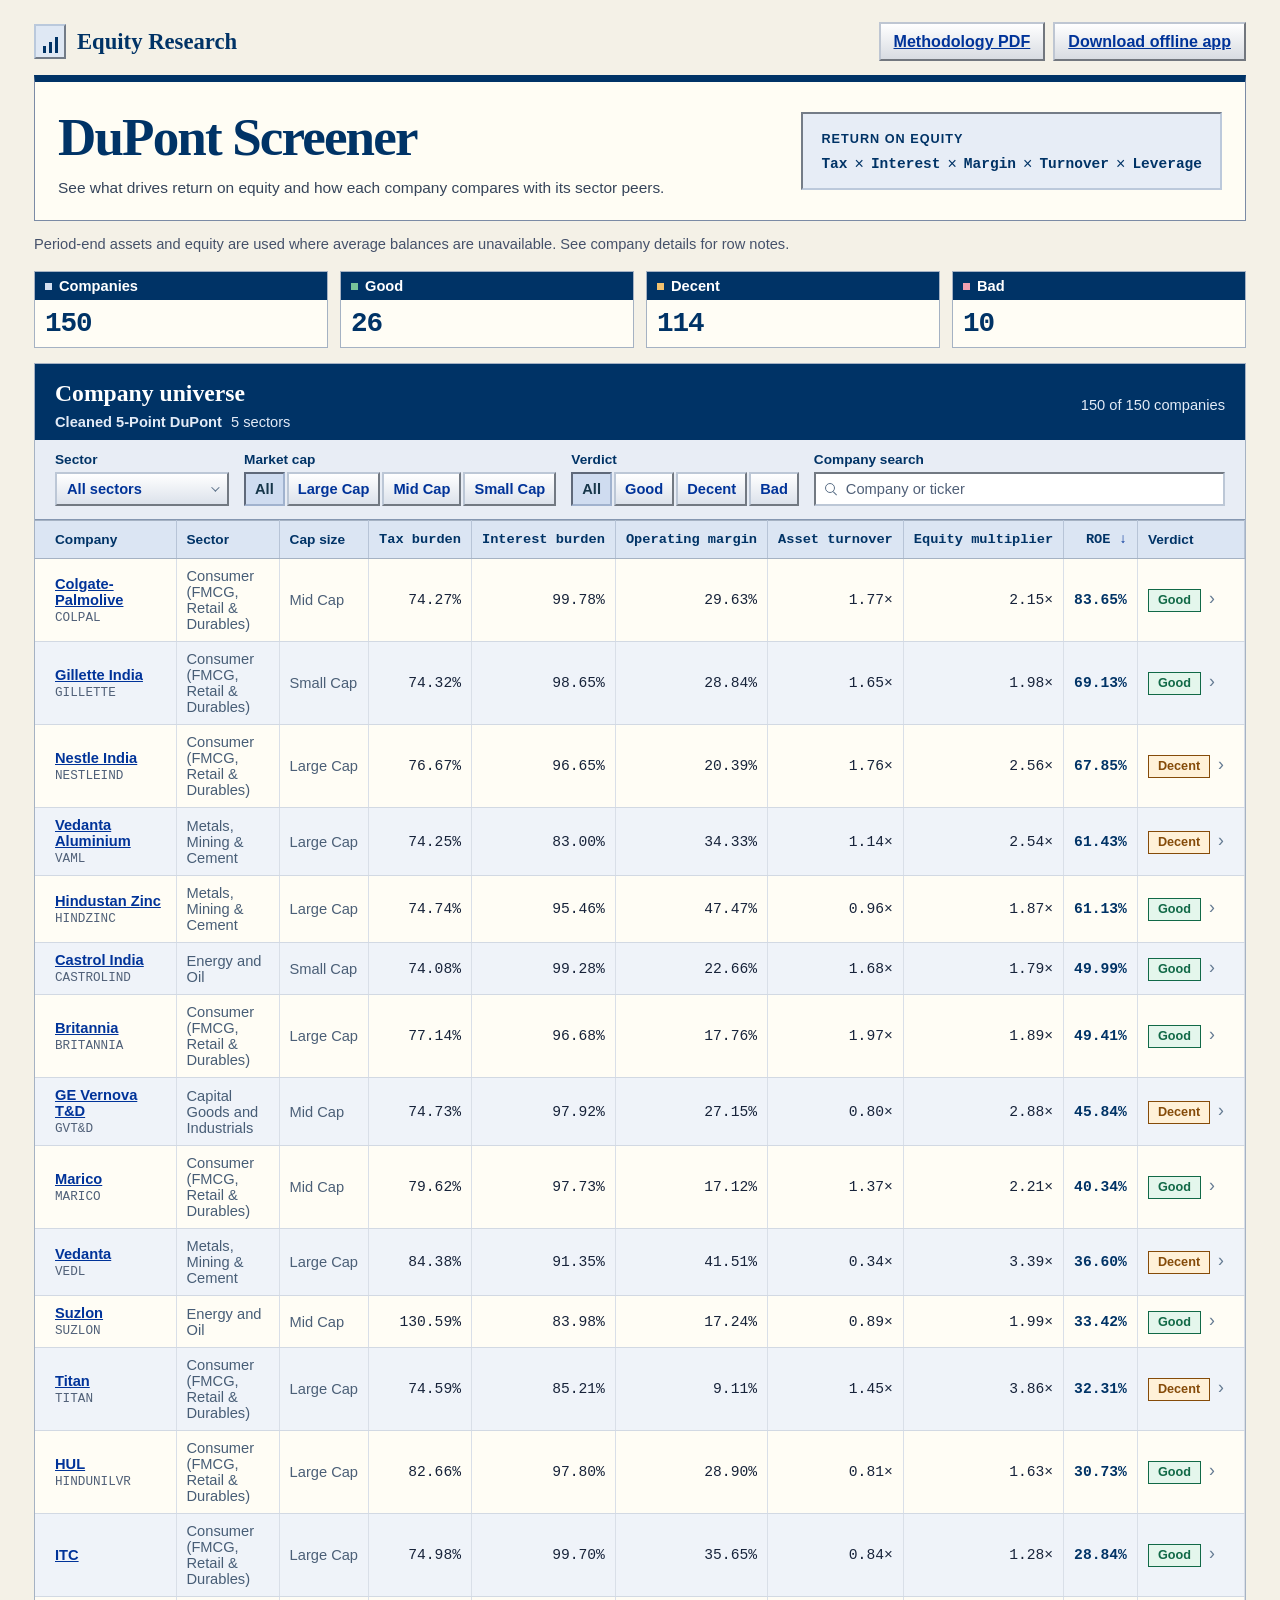
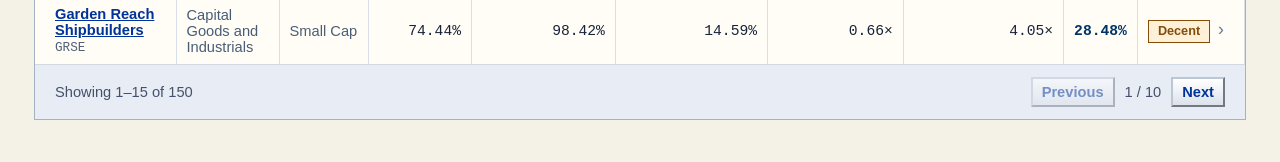
==== DuPont-Screener.html @ 48a16f41 "Package DuPont Screener as a double-clickable HTML app" ====
<!doctype html>
<html lang="en">
<head>
  <meta charset="utf-8">
  <meta name="viewport" content="width=device-width, initial-scale=1">
  <meta name="description" content="Explore five-factor DuPont analysis across 150 companies.">
  <link rel="icon" href="data:,">
  <title>DuPont Screener</title>
  <style>
[data-testid="stHeader"] { background: transparent; height: 0; }
[data-testid="stToolbar"], #MainMenu, footer { display: none !important; }
[data-testid="stMainBlockContainer"] { max-width: 1500px; padding: 1.35rem 3rem 3rem; }
[data-testid="stVerticalBlock"] { gap: .8rem; }
[data-testid="stVerticalBlockBorderWrapper"] > div { background: #fff; border-radius: 14px; }
[data-testid="stFileUploaderDropzone"] { padding: .48rem 1rem; border: 1px dashed #bfccd8; background: #f7f9fc; border-radius: 10px; }
[data-testid="stFileUploaderDropzone"] button, [data-testid="stDownloadButton"] button { border-color: #d6e1eb; background: #fff; font-size: calc(.84rem + 2pt); font-weight: 600; }
[data-testid="stFileUploaderDropzone"] button:hover, [data-testid="stDownloadButton"] button:hover { color: #087f71; border-color: #087f71; }
[data-testid="stFileUploaderDropzone"] svg { color: #647a92; }
.brand, .hero, .import-intro { font-family: Verdana, Arial, sans-serif; }
.brand { display: flex; align-items: center; gap: 11px; font-weight: 700; font-size: calc(16px + 2pt); letter-spacing: -.015em; }
.brand-mark { display: flex; width: 34px; height: 34px; border-radius: 9px; background: #0b2339; align-items: flex-end; justify-content: center; gap: 3px; padding-bottom: 9px; }
.brand-mark i { display: block; background: #66e3c8; width: 3px; border-radius: 1px; height: 7px; }
.brand-mark i:nth-child(2) { height: 11px; }
.brand-mark i:nth-child(3) { height: 16px; }
.hero { background: linear-gradient(103deg, #0c2036 38%, #103549 100%); color: #fff; position: relative; overflow: hidden; border-radius: 16px; min-height: 155px; display: flex; align-items: center; justify-content: space-between; gap: 28px; padding: 22px 34px; }
.hero::before { content: ""; position: absolute; inset: 0 0 0 37%; opacity: .34; background-image: linear-gradient(#92d3c61f 1px, transparent 1px), linear-gradient(90deg, #92d3c61f 1px, transparent 1px); background-size: 23px 23px; mask-image: linear-gradient(90deg, transparent, black 65%); pointer-events: none; }
.hero-copy, .hero-formula { position: relative; }
.hero-kicker, .hero-formula-label { font-size: calc(.67rem + 2pt); font-weight: 700; letter-spacing: .15em; color: #8addcf; }
.hero-kicker i { display: inline-block; width: 6px; height: 6px; border-radius: 50%; background: #6de0bf; margin-right: 5px; vertical-align: 2px; }
.hero h1 { font-family: inherit; color: #f8fdff; font-size: clamp(calc(2.25rem + 2pt), calc(3.7vw + 2pt), calc(3.2rem + 2pt)); letter-spacing: -.055em; line-height: 1.03; margin: 9px 0 11px; padding: 0; }
.hero p { color: #c8d9e6; font-size: calc(.91rem + 2pt); margin: 0; }
.hero-formula { flex: 0 0 auto; padding: 15px 18px; background: #173a4de8; border: 1px solid #5b89966e; border-radius: 12px; }
.factor-line { display: flex; flex-wrap: wrap; gap: 7px; align-items: center; margin-top: 8px; }
.factor-line span { font-family: "Courier New", monospace; font-size: calc(.74rem + 2pt); color: #e0f6f3; }
.factor-line b { color: #77b4b7; font-weight: 400; }
.import-intro { display: flex; gap: 13px; align-items: center; }
.import-intro strong { font-size: calc(.94rem + 2pt); }
.import-intro p { font-size: calc(.78rem + 2pt); margin: 3px 0 0; color: #54667d; }
.import-icon { display: grid; place-items: center; width: 37px; height: 37px; flex: 0 0 37px; font-size: calc(1.35rem + 2pt); color: #087f71; background: #e9f7f4; border-radius: 10px; }
@media (max-width: 850px) {
  [data-testid="stMainBlockContainer"] { padding: 1.2rem 1rem 2rem; }
  .hero { flex-wrap: wrap; padding: 24px; gap: 18px; }
}
@media (max-width: 410px) {
  .hero-formula { flex: 1 1 100%; padding: 12px; }
}

[data-testid="stMainBlockContainer"] { max-width: 1190px; padding-inline: clamp(12px, 3vw, 34px); }
[data-testid="stMain"] { background: #f4f1e7; }
[data-testid="stMainBlockContainer"] > [data-testid="stVerticalBlock"] { gap: 12px; }
.brand { color: #003366; font: bold calc(20px + 2pt) Georgia, "Times New Roman", serif; letter-spacing: 0; }
.brand-mark { background: #dfe8f4; border: 2px outset #bac9dc; border-radius: 0; width: 28px; height: 27px; padding-bottom: 4px; }
.brand-mark i { background: #003366; border-radius: 0; }
.hero { color: #17233a; background: #fffdf4; border: 1px solid #7b8ba5; border-top: 7px solid #003366; border-radius: 0; min-height: 146px; padding: 18px 23px; }
.hero::before { display: none; }
.hero-kicker, .hero-formula-label { color: #003366; font: bold calc(10px + 2pt) Verdana, Arial, sans-serif; letter-spacing: .08em; }
.hero-kicker i { width: 6px; height: 6px; background: #b88213; border-radius: 0; vertical-align: 1px; }
.hero h1 { color: #003366; font: bold clamp(calc(2rem + 2pt), calc(4vw + 2pt), calc(3.15rem + 2pt))/1 Georgia, "Times New Roman", serif; letter-spacing: -.035em; }
.hero p { color: #35445a; font-size: calc(.8rem + 2pt); line-height: 1.55; }
.hero-formula { background: #e7edf6; border: 2px inset #bcc9db; border-radius: 0; }
.factor-line span, .factor-line b { color: #003366; }
.factor-line span { font-weight: 700; }
[data-testid="stVerticalBlockBorderWrapper"] > div { background: #fffdf4; border: 1px solid #9aa9bc; border-radius: 0; }
.import-icon { color: #003366; background: #e0e9f6; border: 2px outset #bfccde; border-radius: 0; }
.import-intro strong { color: #003366; font: bold calc(18px + 2pt) Georgia, "Times New Roman", serif; }
[data-testid="stFileUploaderDropzone"] { background: #f1f4f8; border: 1px dashed #7589a4; border-radius: 0; }
[data-testid="stFileUploaderDropzone"] button, [data-testid="stDownloadButton"] button {
  background: linear-gradient(#fff, #d8dce2);
  border: 2px outset #bec6d2;
  border-radius: 0;
  color: #003399;
  font-family: Verdana, Arial, sans-serif;
}
[data-testid="stFileUploaderDropzone"] button:hover, [data-testid="stDownloadButton"] button:hover { color: #002565; border-color: #aab7cb; text-decoration: underline; }
[data-testid="stAlert"] > div, [data-testid="stExpander"] > details { border-radius: 0; }
[data-testid="stAlert"] p, [data-testid="stExpander"] summary p,
[data-testid="stFileUploaderDropzone"] small,
[data-testid="stWidgetLabel"] p, [data-testid="stCaptionContainer"] p { font-size: calc(1em + 2pt); }

:host { display: block; min-width: 0; }
.screen {
  --ink: #172439; --muted: #53667f; --subtle: #687b91; --line: #e1e8f0;
  --teal: #08796d; --teal-soft: #e9f7f4; --white: #fff;
  color: var(--ink); font-family: Verdana, Arial, sans-serif; font-size: calc(14px + 2pt);
  color-scheme: light;
}
.screen *, .screen *::before, .screen *::after { box-sizing: border-box; }
.screen button, .screen input { font: inherit; color: inherit; }
.screen button { cursor: pointer; }
.screen button:focus-visible, .screen summary:focus-visible, .screen input:focus-visible, .table-wrap:focus-visible { outline: 2px solid #0c9584; outline-offset: 2px; }
.stat-grid { display: grid; grid-template-columns: repeat(4, minmax(0, 1fr)); gap: 12px; margin-bottom: 15px; }
.stat { background: var(--white); border: 1px solid var(--line); border-radius: 12px; padding: 11px 18px; display: grid; gap: 5px; }
.stat-label { display: flex; align-items: center; gap: 7px; font-size: calc(12px + 2pt); color: var(--muted); font-weight: 650; }
.dot { width: 7px; height: 7px; border-radius: 100%; background: #70839d; }
.dot.good { background: #0b9970; }
.dot.decent { background: #cf820f; }
.dot.bad { background: #c54661; }
.stat-number { font-size: calc(27px + 2pt); font-weight: 700; letter-spacing: -.04em; line-height: 1.08; font-variant-numeric: tabular-nums; }
.universe { background: var(--white); border: 1px solid var(--line); border-radius: 14px; }
.universe-heading { display: flex; gap: 12px; align-items: center; justify-content: space-between; padding: 16px 20px 10px; }
.universe h2, .drawer h2 { margin: 0; font-size: calc(21px + 2pt); line-height: 1.15; letter-spacing: -.035em; }
.dataset { display: flex; align-items: center; gap: 9px; flex-wrap: wrap; margin-top: 7px; color: var(--muted); font-size: calc(12px + 2pt); }
.source-tag { font-weight: 650; max-width: 100%; overflow-wrap: anywhere; }
.local-count { color: var(--muted); font-size: calc(12px + 2pt); text-align: right; white-space: nowrap; }
.toolbar { display: flex; align-items: end; flex-wrap: wrap; gap: 12px 15px; padding: 3px 20px 13px; }
.filter { display: grid; gap: 5px; min-width: 0; }
.filter-label { display: block; font-size: calc(11px + 2pt); font-weight: 700; color: #4b5c73; }
.sector-picker { position: relative; width: 174px; }
.sector-picker summary { list-style: none; display: flex; align-items: center; justify-content: space-between; gap: 9px; padding: 0 10px; height: 34px; border: 1px solid #dbe4ed; border-radius: 7px; font-size: calc(12px + 2pt); font-weight: 600; cursor: pointer; }
.sector-picker summary::-webkit-details-marker { display: none; }
#sector-summary { text-overflow: ellipsis; overflow: hidden; white-space: nowrap; }
.caret { width: 6px; height: 6px; flex: 0 0 6px; border-right: 1.4px solid #5b7088; border-bottom: 1.4px solid #5b7088; transform: rotate(45deg) translateY(-2px); }
.sector-menu { position: absolute; z-index: 3; top: calc(100% + 7px); left: 0; width: min(255px, 75vw); max-height: 258px; overflow: auto; background: var(--white); border: 1px solid #dbe4ed; border-radius: 8px; padding: 6px; box-shadow: 0 10px 24px #142b4221; }
.sector-option { display: flex; align-items: center; gap: 8px; padding: 7px 5px; font-size: calc(12px + 2pt); cursor: pointer; }
.sector-option:hover { background: #f4f8fa; }
.sector-option input { accent-color: var(--teal); }
.clear-sectors { width: 100%; text-align: left; border: 0; background: #f3f7f9; border-radius: 4px; padding: 7px 8px; }
.segments { display: flex; min-height: 34px; padding: 2px; gap: 1px; align-items: stretch; background: #f2f5f8; border: 1px solid #e1e8ef; border-radius: 8px; }
.segments button { border: 1px solid transparent; border-radius: 6px; background: transparent; padding: 3px 9px; color: #4c6078; font-weight: 600; font-size: calc(12px + 2pt); white-space: nowrap; }
.segments button:hover { color: var(--teal); }
.segments button[aria-pressed="true"] { border-color: #dbe5ed; background: var(--white); color: #16364a; box-shadow: 0 1px 2px #182a3f12; }
.search { flex: 1 1 170px; margin-left: auto; }
.search-field { display: flex; align-items: center; gap: 9px; min-height: 34px; border: 1px solid #dbe4ed; border-radius: 7px; padding: 0 9px; }
.search-field input { min-width: 0; width: 100%; border: 0; background: transparent; padding: 5px 0; font-size: calc(12px + 2pt); }
.search-field input:focus-visible { outline: none; }
.search-field:focus-within { border-color: #0c9584; box-shadow: 0 0 0 1px #0c9584; }
.search-field input::placeholder { color: var(--subtle); }
.magnifier { width: 10px; height: 10px; border: 1.4px solid #5b7088; border-radius: 50%; position: relative; margin: 0 2px 2px 0; flex: 0 0 10px; }
.magnifier::after { content: ""; position: absolute; background: #5b7088; width: 5px; height: 1.4px; left: 7px; top: 7px; transform: rotate(45deg); transform-origin: left; }
.table-wrap { width: 100%; overflow-x: auto; }
table { width: 100%; min-width: 970px; border-collapse: collapse; text-align: left; }
thead { background: #f2f6f9; }
th { font-size: calc(11px + 2pt); color: #445972; font-weight: 700; white-space: nowrap; padding: 11px 10px; border-block: 1px solid var(--line); }
th button { padding: 0; border: 0; background: none; font-weight: inherit !important; }
th button:hover { color: var(--teal); }
th[aria-sort="descending"] button::after { content: " ↓"; color: var(--teal); }
th[aria-sort="ascending"] button::after { content: " ↑"; color: var(--teal); }
td { padding: 9px 10px; border-bottom: 1px solid #edf1f5; font-size: calc(12px + 2pt); }
tr[data-index] { cursor: pointer; }
tr[data-index]:hover, tr[data-index]:focus-within { background: #f5fbfa; }
th:first-child, td:first-child { padding-left: 20px; }
th:last-child, td:last-child { padding-right: 20px; }
.numeric { text-align: right; white-space: nowrap; font-variant-numeric: tabular-nums; }
.roe { font-weight: 720; color: #103f4d; }
.company-cell { min-width: 138px; }
.company-name { display: block; text-align: left; padding: 0; font-weight: 700 !important; border: 0; background: none; }
.company-name:hover { color: var(--teal); text-decoration: underline; }
.ticker { display: block; margin-top: 2px; font: calc(10px + 2pt) "Courier New", monospace; color: var(--subtle); }
.sector-cell { min-width: 97px; color: #475d76; }
.cap-label { color: #4b5f77; white-space: nowrap; }
.verdict-cell { white-space: nowrap; }
.verdict-note { display: block; margin-top: 3px; font-size: calc(10px + 2pt); color: #a02b45; }
.row-arrow { margin-left: 8px; color: #647a92; font-size: calc(15px + 2pt); }
.badge { display: inline-block; padding: 4px 9px; border-radius: 99px; font-size: calc(10px + 2pt); line-height: 1.05; font-weight: 750; color: #455a74; background: #edf2f7; white-space: nowrap; }
.badge.good, .badge.optimal { background: #e4f6ec; color: #116947; }
.badge.decent { background: #fff1d8; color: #854b09; }
.badge.bad, .badge.warning { background: #fce9ed; color: #a02b45; }
.empty { height: 100px; text-align: center; color: var(--muted); }
.pagination { padding: 12px 20px; display: flex; align-items: center; justify-content: space-between; gap: 10px; color: var(--muted); font-size: calc(12px + 2pt); }
.pagination div { display: flex; align-items: center; gap: 10px; }
.pagination button { border: 1px solid #dbe4ed; border-radius: 6px; padding: 5px 9px; background: var(--white); font-weight: 600; }
.pagination button:hover:not(:disabled) { border-color: var(--teal); color: var(--teal); }
.pagination button:disabled { opacity: .5; cursor: default; }
.drawer { width: min(1200px, calc(100% - 32px)); max-height: calc(100dvh - 32px); margin: auto auto 16px; padding: 0; border: 1px solid #dbe4ed; border-radius: 16px; background: #f6f9fb; color: var(--ink); box-shadow: 0 24px 85px #0b1e4166; }
.drawer::backdrop { background: #12243799; }
.drawer-content { padding: 23px; }
.drawer-top { display: flex; align-items: flex-start; gap: 15px; justify-content: space-between; }
.drawer h2 { font-size: calc(29px + 2pt); margin-top: 6px; }
.company-meta { color: var(--muted); font-size: calc(12px + 2pt); font-weight: 650; }
.close { border: 1px solid var(--line); border-radius: 7px; background: var(--white); width: 32px; height: 32px; font-size: calc(21px + 2pt) !important; line-height: 1; }
.analysis-summary { display: flex; flex-wrap: wrap; align-items: center; justify-content: space-between; gap: 16px 20px; margin: 16px 0; padding: 14px; border: 1px solid var(--line); border-radius: 10px; background: var(--white); }
.rule-heading { display: flex; flex-wrap: wrap; align-items: center; gap: 8px; }
.rule-reason { color: var(--muted); font-size: calc(12px + 2pt); line-height: 1.5; margin: 7px 0 0; max-width: 62ch; }
.headline-metrics { display: flex; flex-wrap: wrap; gap: 17px; }
.headline-metrics div { display: grid; gap: 3px; }
.headline-metrics span { color: var(--muted); font-size: calc(11px + 2pt); }
.headline-metrics b { font-size: calc(16px + 2pt); font-variant-numeric: tabular-nums; }
.ratio-grid { display: grid; grid-template-columns: repeat(5, minmax(0, 1fr)); gap: 10px; }
.ratio-card { padding: 13px; background: var(--white); border: 1px solid var(--line); border-radius: 10px; display: flex; flex-direction: column; min-width: 0; }
.ratio-heading { display: flex; align-items: flex-start; justify-content: space-between; gap: 4px; flex-wrap: wrap; }
.ratio-card h3 { margin: 0; font-size: calc(12px + 2pt); }
.ratio-card .badge { padding: 4px 6px; }
.ratio-value { font-size: calc(25px + 2pt); font-weight: 750; font-variant-numeric: tabular-nums; letter-spacing: -.035em; margin-top: 9px; overflow-wrap: anywhere; }
.median, .ratio-description, .diagnostic { font-size: calc(12px + 2pt); line-height: 1.45; }
.median { min-height: 32px; color: var(--muted); margin: 1px 0 5px; }
.band { display: block; color: var(--teal); font-weight: 700; }
.ratio-description { color: var(--muted); margin: 4px 0 9px; }
.diagnostic { color: #243d54; padding: 8px; background: #f0f6f8; border-radius: 6px; margin: auto 0 0; }
.quartiles { display: grid; grid-template-columns: repeat(3, minmax(0, 1fr)); gap: 3px; margin-top: 9px; padding-top: 7px; border-top: 1px solid var(--line); font-variant-numeric: tabular-nums; }
.quartiles small, .quartiles b { display: block; font-size: calc(10px + 2pt); overflow-wrap: anywhere; }
.quartiles small { color: var(--muted); }
.row-notes { color: var(--muted); font-size: calc(12px + 2pt); }
.row-notes ul { margin: 5px 0 0; padding-left: 18px; }
.source-row { margin: 12px 0 0; }
@media (max-width: 950px) {
  .ratio-grid { grid-template-columns: repeat(3, minmax(0, 1fr)); }
}
@media (max-width: 640px) {
  .stat-grid { grid-template-columns: repeat(2, minmax(0, 1fr)); gap: 8px; }
  .universe-heading, .toolbar, .pagination { padding-inline: 12px; }
  .filter.search { flex-basis: 100%; }
  .local-count { white-space: normal; }
  .ratio-grid { grid-template-columns: repeat(2, minmax(0, 1fr)); }
  .drawer-content { padding: 14px; }
}
@media (max-width: 380px) {
  .ratio-grid { grid-template-columns: minmax(0, 1fr); }
}

.screen {
  --ink: #17233a; --muted: #45516a; --subtle: #506078; --line: #a5b2c3;
  --teal: #003399; --teal-soft: #e7edf7; --white: #fffdf5;
}
.screen button:focus-visible, .screen summary:focus-visible, .table-wrap:focus-visible { outline-color: #003399; }
.stat, .universe, .sector-menu, .drawer, .analysis-summary, .ratio-card, .diagnostic { border-radius: 0; }
.stat { padding: 0; gap: 0; }
.stat-label { padding: 6px 10px; color: #fff; background: #003366; }
.dot { border-radius: 0; background: #d3def0; }
.dot.good { background: #76c39a; }
.dot.decent { background: #f2c26f; }
.dot.bad { background: #f1a0b0; }
.stat-number { padding: 8px 10px; color: #003366; font: bold calc(25px + 2pt) "Courier New", monospace; }
.universe-heading { background: #003366; color: #fff; }
.universe h2, .drawer h2 { font-family: Georgia, "Times New Roman", serif; letter-spacing: 0; }
.dataset, .local-count { color: #e2ebf7; }
.toolbar { padding-top: 12px; background: #e8edf5; border-bottom: 1px solid #8597b1; }
.filter-label { color: #003366; }
.sector-picker summary, .segments button, .pagination button, .close {
  color: #003399;
  background: linear-gradient(#fff, #dce2eb);
  border: 2px outset #bcc7d6;
  border-radius: 0;
}
.segments { padding: 0; gap: 2px; border: 0; border-radius: 0; background: transparent; }
.segments button[aria-pressed="true"] { background: #cfdcf0; border: 2px inset #a0b2ce; box-shadow: none; }
.clear-sectors, .search-field { border-radius: 0; }
.search-field { background: #fff; border: 2px inset #bcc7d6; }
.search-field:focus-within { border-color: #003399; box-shadow: none; }
.sector-menu { box-shadow: 3px 3px #21375326; }
thead { background: #dbe5f3; }
th { color: #003366; border-right: 1px solid #b7c4d7; }
td { border-right: 1px solid #d9dfe8; border-bottom-color: #d2d9e3; }
tbody tr:nth-child(even) { background: #eff3f9; }
tbody tr[data-index]:hover, tbody tr[data-index]:focus-within { background: #fff3c6; }
.company-name { color: #003399 !important; text-decoration: underline; }
.numeric, .ratio-value, .quartiles b, .headline-metrics b { font-family: "Courier New", monospace; }
.roe { color: #003366; }
.badge { border: 1px solid currentColor; border-radius: 0; }
.pagination { background: #e8edf5; }
.drawer { background: #f4f1e7; box-shadow: 5px 5px #07172a88; }
.drawer-top { margin: -23px -23px 0; padding: 14px 23px; color: #fff; background: #003366; }
.company-meta { color: #e2ebf7; }
.ratio-card { border-top: 4px solid #003366; }
.diagnostic { background: #edf1f8; }
@media (max-width: 640px) {
  .drawer-top { margin: -14px -14px 0; padding-inline: 14px; }
  .segments { flex-wrap: wrap; }
}

html { color-scheme: light; }
body { margin: 0; background: #f4f1e7; color: #17233a; }
.web-app { max-width: 1320px; margin: auto; padding: 22px clamp(12px, 3vw, 34px) 42px; }
.web-header { display: flex; align-items: center; justify-content: space-between; gap: 12px; flex-wrap: wrap; margin-bottom: 14px; }
.web-actions { display: flex; flex-wrap: wrap; gap: 8px; }
.guide-link {
  display: inline-block; padding: 8px 13px; border: 2px outset #bec6d2;
  background: linear-gradient(#fff, #d8dce2); color: #003399;
  font: 700 calc(.84rem + 2pt) Verdana, Arial, sans-serif;
}
.guide-link:focus-visible { outline: 2px solid #003399; outline-offset: 2px; }
.guide-link[hidden] { display: none; }
.data-note { margin: 12px 0 16px; color: #45516a; font: calc(.75rem + 2pt)/1.5 Verdana, Arial, sans-serif; }
.hero { box-sizing: border-box; }

  </style>
</head>
<body>
  <main class="web-app">
    <header class="web-header">
      <div class="brand">
        <span class="brand-mark" aria-hidden="true"><i></i><i></i><i></i></span>
        <span>Equity Research</span>
      </div>
      <div class="web-actions">
        <a class="guide-link" href="[data-uri]" download="DuPont_Methodology_Guide.pdf">Methodology PDF</a>
        <a class="guide-link" id="download-app" href="./DuPont-Screener.html" download hidden>Download offline app</a>
      </div>
    </header>
    <section class="hero" aria-labelledby="page-title">
      <div class="hero-copy">
        <h1 id="page-title">DuPont Screener</h1>
        <p>See what drives return on equity and how each company compares with its sector peers.</p>
      </div>
      <div class="hero-formula">
        <span class="hero-formula-label">RETURN ON EQUITY</span>
        <div class="factor-line"><span>Tax</span><b>×</b><span>Interest</span><b>×</b><span>Margin</span><b>×</b><span>Turnover</span><b>×</b><span>Leverage</span></div>
      </div>
    </section>
    <p class="data-note">Period-end assets and equity are used where average balances are unavailable. See company details for row notes.</p>
    <noscript><p>Enable JavaScript to search and compare companies.</p></noscript>
<section class="screen" aria-labelledby="universe-title">
  <div class="stat-grid" aria-label="Dataset summary"></div>
  <div class="universe">
    <div class="universe-heading">
      <div>
        <h2 id="universe-title">Company universe</h2>
        <div class="dataset"></div>
      </div>
      <span class="local-count" aria-live="polite"></span>
    </div>
    <div class="toolbar">
      <div class="filter">
        <span id="sector-label" class="filter-label">Sector</span>
        <details class="sector-picker">
          <summary aria-labelledby="sector-label sector-summary"><span id="sector-summary">All sectors</span><span class="caret" aria-hidden="true"></span></summary>
          <div class="sector-menu"></div>
        </details>
      </div>
      <div class="filter">
        <span id="cap-label" class="filter-label">Market cap</span>
        <div class="segments" data-filter="cap" role="group" aria-labelledby="cap-label"></div>
      </div>
      <div class="filter">
        <span id="verdict-label" class="filter-label">Verdict</span>
        <div class="segments" data-filter="verdict" role="group" aria-labelledby="verdict-label"></div>
      </div>
      <div class="filter search">
        <label class="filter-label" for="company-search">Company search</label>
        <div class="search-field"><span class="magnifier" aria-hidden="true"></span><input id="company-search" type="search" placeholder="Company or ticker"></div>
      </div>
    </div>
    <div class="table-wrap" tabindex="0" aria-label="Scrollable company results">
      <table>
        <thead><tr>
          <th scope="col"><button type="button" data-sort="company">Company</button></th>
          <th scope="col">Sector</th>
          <th scope="col">Cap size</th>
          <th scope="col" class="numeric"><button type="button" data-sort="tax">Tax burden</button></th>
          <th scope="col" class="numeric"><button type="button" data-sort="interest">Interest burden</button></th>
          <th scope="col" class="numeric"><button type="button" data-sort="margin">Operating margin</button></th>
          <th scope="col" class="numeric"><button type="button" data-sort="turnover">Asset turnover</button></th>
          <th scope="col" class="numeric"><button type="button" data-sort="leverage">Equity multiplier</button></th>
          <th scope="col" class="numeric"><button type="button" data-sort="roe">ROE</button></th>
          <th scope="col">Verdict</th>
        </tr></thead>
        <tbody></tbody>
      </table>
    </div>
    <div class="pagination">
      <span class="page-range" aria-live="polite"></span>
      <div><button type="button" class="prev">Previous</button><span class="page-index"></span><button type="button" class="next">Next</button></div>
    </div>
  </div>
  <dialog class="drawer" aria-labelledby="drawer-title">
    <div class="drawer-content">
      <div class="drawer-top">
        <div><div class="company-meta"></div><h2 id="drawer-title"></h2></div>
        <button type="button" class="close" aria-label="Close company details" autofocus>×</button>
      </div>
      <div class="analysis-summary">
        <div><div class="rule-heading"></div><p class="rule-reason"></p></div>
        <div class="headline-metrics"></div>
      </div>
      <div class="ratio-grid"></div>
      <div class="row-notes"></div>
    </div>
  </dialog>
</section>

  </main>
  <script id="stock-data" type="application/json">{"source":"Cleaned 5-Point DuPont","rows":[{"company":"Reliance Industries","ticker":"RELIANCE","sector":"Energy and Oil","sector_key":"energy and oil","cap":"Large Cap","ratios":{"tax":0.777463828128806,"interest":0.8198611397722053,"margin":0.14228627176116238,"turnover":0.4848485405130362,"leverage":2.0053542518137597,"roa":0.06898729119844081,"roe":0.08818215138884541},"verdict":"Decent","invalid_equity":false,"rule":"Other Comparable Profile","reason":"The inputs support a sector comparison. The profile falls outside the named grading rules.","cards":{"tax":{"label":"Tax burden","description":"The share of pretax profit that reaches net income.","status":"Optimal","detail":"The share of pretax profit retained meets or exceeds the sector median.","band":"","quartiles":[0.7411364111922886,0.7631425972795869,0.7861795901487425]},"interest":{"label":"Interest burden","description":"The share of operating profit that reaches pretax income after financing and other non-operating items.","status":"Optimal","detail":"81.99% of EBIT reaches pretax profit, meeting the 80% screen.","band":"","quartiles":[0.7080707730425798,0.8447688367137685,0.9410557536188837]},"margin":{"label":"Operating margin","description":"The operating profit earned on each unit of revenue.","status":"Warning","detail":"Operating margin falls below the sector’s 35th-percentile cutoff.","band":"Weak","quartiles":[0.125884412962874,0.186838867281094,0.30857859700127116]},"turnover":{"label":"Asset turnover","description":"The revenue generated by each unit of average assets.","status":"Neutral","detail":"Asset turnover sits in the middle sector band.","band":"Moderate","quartiles":[0.33890492724447063,0.6051435172326969,1.2262173849467293]},"leverage":{"label":"Equity multiplier","description":"The amount of book assets supported by each unit of book equity.","status":"Optimal","detail":"Leverage is within 1.3× the sector median and interest burden clears 80%.","band":"","quartiles":[1.8974561155752814,2.208056555104239,3.056237745668195]}},"roa_median":0.10544389888360609,"peer_count":30,"notes":["Period-end assets used as a proxy for average assets.","Period-end equity used as a proxy for average equity."],"line":2},{"company":"NTPC","ticker":"NTPC","sector":"Energy and Oil","sector_key":"energy and oil","cap":"Large Cap","ratios":{"tax":0.8555189763339338,"interest":0.6999717385160547,"margin":0.24547856018357928,"turnover":0.3355496184026273,"leverage":2.6447268094699106,"roa":0.0823702371956264,"roe":0.13045516757990652},"verdict":"Decent","invalid_equity":false,"rule":"Other Comparable Profile","reason":"The inputs support a sector comparison. The profile falls outside the named grading rules.","cards":{"tax":{"label":"Tax burden","description":"The share of pretax profit that reaches net income.","status":"Optimal","detail":"The share of pretax profit retained meets or exceeds the sector median.","band":"","quartiles":[0.7411364111922886,0.7631425972795869,0.7861795901487425]},"interest":{"label":"Interest burden","description":"The share of operating profit that reaches pretax income after financing and other non-operating items.","status":"Warning","detail":"Only 70.00% of EBIT reaches pretax profit. Check financing costs and other non-operating items.","band":"","quartiles":[0.7080707730425798,0.8447688367137685,0.9410557536188837]},"margin":{"label":"Operating margin","description":"The operating profit earned on each unit of revenue.","status":"Optimal","detail":"Operating margin exceeds the sector’s 65th-percentile cutoff.","band":"Strong","quartiles":[0.125884412962874,0.186838867281094,0.30857859700127116]},"turnover":{"label":"Asset turnover","description":"The revenue generated by each unit of average assets.","status":"Warning","detail":"Asset turnover falls below the sector’s 35th-percentile cutoff.","band":"Weak","quartiles":[0.33890492724447063,0.6051435172326969,1.2262173849467293]},"leverage":{"label":"Equity multiplier","description":"The amount of book assets supported by each unit of book equity.","status":"Neutral","detail":"Interpret the equity multiplier alongside the share of EBIT that reaches pretax profit.","band":"","quartiles":[1.8974561155752814,2.208056555104239,3.056237745668195]}},"roa_median":0.10544389888360609,"peer_count":30,"notes":["Period-end assets used as a proxy for average assets.","Period-end equity used as a proxy for average equity."],"line":3},{"company":"Adani Power","ticker":"ADANIPOWER","sector":"Energy and Oil","sector_key":"energy and oil","cap":"Large Cap","ratios":{"tax":0.8368387096774194,"interest":0.8215402554725182,"margin":0.34783650743902217,"turnover":0.383412620432745,"leverage":2.130493057438029,"roa":0.1333649067993695,"roe":0.1953405017921147},"verdict":"Good","invalid_equity":false,"rule":"Quality Compounder","reason":"Positive ROE meets the sector’s 70th-percentile cutoff. Margin or turnover provides support with controlled leverage and healthy interest burden.","cards":{"tax":{"label":"Tax burden","description":"The share of pretax profit that reaches net income.","status":"Optimal","detail":"The share of pretax profit retained meets or exceeds the sector median.","band":"","quartiles":[0.7411364111922886,0.7631425972795869,0.7861795901487425]},"interest":{"label":"Interest burden","description":"The share of operating profit that reaches pretax income after financing and other non-operating items.","status":"Optimal","detail":"82.15% of EBIT reaches pretax profit, meeting the 80% screen.","band":"","quartiles":[0.7080707730425798,0.8447688367137685,0.9410557536188837]},"margin":{"label":"Operating margin","description":"The operating profit earned on each unit of revenue.","status":"Optimal","detail":"Operating margin exceeds the sector’s 65th-percentile cutoff.","band":"Strong","quartiles":[0.125884412962874,0.186838867281094,0.30857859700127116]},"turnover":{"label":"Asset turnover","description":"The revenue generated by each unit of average assets.","status":"Warning","detail":"Asset turnover falls below the sector’s 35th-percentile cutoff.","band":"Weak","quartiles":[0.33890492724447063,0.6051435172326969,1.2262173849467293]},"leverage":{"label":"Equity multiplier","description":"The amount of book assets supported by each unit of book equity.","status":"Optimal","detail":"Leverage is within 1.3× the sector median and interest burden clears 80%.","band":"","quartiles":[1.8974561155752814,2.208056555104239,3.056237745668195]}},"roa_median":0.10544389888360609,"peer_count":30,"notes":["Period-end assets used as a proxy for average assets.","Period-end equity used as a proxy for average equity."],"line":4},{"company":"ONGC","ticker":"ONGC","sector":"Energy and Oil","sector_key":"energy and oil","cap":"Large Cap","ratios":{"tax":0.7363323129704391,"interest":0.838454099092397,"margin":0.13250682233025501,"turnover":0.7747727220653715,"leverage":1.9175382542537949,"roa":0.10266267142904423,"roe":0.12153734625683132},"verdict":"Decent","invalid_equity":false,"rule":"Stable Operations","reason":"Positive operating margin and at least 75% interest burden accompany mid-range sector operating ROA.","cards":{"tax":{"label":"Tax burden","description":"The share of pretax profit that reaches net income.","status":"Neutral","detail":"Compare the retained share with peers and check for one-off tax items.","band":"","quartiles":[0.7411364111922886,0.7631425972795869,0.7861795901487425]},"interest":{"label":"Interest burden","description":"The share of operating profit that reaches pretax income after financing and other non-operating items.","status":"Optimal","detail":"83.85% of EBIT reaches pretax profit, meeting the 80% screen.","band":"","quartiles":[0.7080707730425798,0.8447688367137685,0.9410557536188837]},"margin":{"label":"Operating margin","description":"The operating profit earned on each unit of revenue.","status":"Warning","detail":"Operating margin falls below the sector’s 35th-percentile cutoff.","band":"Weak","quartiles":[0.125884412962874,0.186838867281094,0.30857859700127116]},"turnover":{"label":"Asset turnover","description":"The revenue generated by each unit of average assets.","status":"Neutral","detail":"Asset turnover sits in the middle sector band.","band":"Moderate","quartiles":[0.33890492724447063,0.6051435172326969,1.2262173849467293]},"leverage":{"label":"Equity multiplier","description":"The amount of book assets supported by each unit of book equity.","status":"Optimal","detail":"Leverage is within 1.3× the sector median and interest burden clears 80%.","band":"","quartiles":[1.8974561155752814,2.208056555104239,3.056237745668195]}},"roa_median":0.10544389888360609,"peer_count":30,"notes":["Period-end assets used as a proxy for average assets.","Period-end equity used as a proxy for average equity."],"line":5},{"company":"Coal India","ticker":"COALINDIA","sector":"Energy and Oil","sector_key":"energy and oil","cap":"Large Cap","ratios":{"tax":0.7411444791641819,"interest":0.971812049421637,"margin":0.25616983372921615,"turnover":0.593049627407063,"leverage":2.3466468327755052,"roa":0.15192142444604093,"roe":0.2567745134498574},"verdict":"Good","invalid_equity":false,"rule":"Quality Compounder","reason":"Positive ROE meets the sector’s 70th-percentile cutoff. Margin or turnover provides support with controlled leverage and healthy interest burden.","cards":{"tax":{"label":"Tax burden","description":"The share of pretax profit that reaches net income.","status":"Neutral","detail":"Compare the retained share with peers and check for one-off tax items.","band":"","quartiles":[0.7411364111922886,0.7631425972795869,0.7861795901487425]},"interest":{"label":"Interest burden","description":"The share of operating profit that reaches pretax income after financing and other non-operating items.","status":"Optimal","detail":"97.18% of EBIT reaches pretax profit, meeting the 80% screen.","band":"","quartiles":[0.7080707730425798,0.8447688367137685,0.9410557536188837]},"margin":{"label":"Operating margin","description":"The operating profit earned on each unit of revenue.","status":"Optimal","detail":"Operating margin exceeds the sector’s 65th-percentile cutoff.","band":"Strong","quartiles":[0.125884412962874,0.186838867281094,0.30857859700127116]},"turnover":{"label":"Asset turnover","description":"The revenue generated by each unit of average assets.","status":"Neutral","detail":"Asset turnover sits in the middle sector band.","band":"Moderate","quartiles":[0.33890492724447063,0.6051435172326969,1.2262173849467293]},"leverage":{"label":"Equity multiplier","description":"The amount of book assets supported by each unit of book equity.","status":"Optimal","detail":"Leverage is within 1.3× the sector median and interest burden clears 80%.","band":"","quartiles":[1.8974561155752814,2.208056555104239,3.056237745668195]}},"roa_median":0.10544389888360609,"peer_count":30,"notes":["Period-end assets used as a proxy for average assets.","Period-end equity used as a proxy for average equity."],"line":6},{"company":"Power Grid","ticker":"POWERGRID","sector":"Energy and Oil","sector_key":"energy and oil","cap":"Large Cap","ratios":{"tax":0.8255416191562144,"interest":0.6954797779540047,"margin":0.5936276292983544,"turnover":0.15859220698127421,"leverage":2.932254661969869,"roa":0.09414471585548775,"roe":0.1584970246979919},"verdict":"Decent","invalid_equity":false,"rule":"Other Comparable Profile","reason":"The inputs support a sector comparison. The profile falls outside the named grading rules.","cards":{"tax":{"label":"Tax burden","description":"The share of pretax profit that reaches net income.","status":"Optimal","detail":"The share of pretax profit retained meets or exceeds the sector median.","band":"","quartiles":[0.7411364111922886,0.7631425972795869,0.7861795901487425]},"interest":{"label":"Interest burden","description":"The share of operating profit that reaches pretax income after financing and other non-operating items.","status":"Warning","detail":"Only 69.55% of EBIT reaches pretax profit. Check financing costs and other non-operating items.","band":"","quartiles":[0.7080707730425798,0.8447688367137685,0.9410557536188837]},"margin":{"label":"Operating margin","description":"The operating profit earned on each unit of revenue.","status":"Optimal","detail":"Operating margin exceeds the sector’s 65th-percentile cutoff.","band":"Strong","quartiles":[0.125884412962874,0.186838867281094,0.30857859700127116]},"turnover":{"label":"Asset turnover","description":"The revenue generated by each unit of average assets.","status":"Warning","detail":"Asset turnover falls below the sector’s 35th-percentile cutoff.","band":"Weak","quartiles":[0.33890492724447063,0.6051435172326969,1.2262173849467293]},"leverage":{"label":"Equity multiplier","description":"The amount of book assets supported by each unit of book equity.","status":"Neutral","detail":"Interpret the equity multiplier alongside the share of EBIT that reaches pretax profit.","band":"","quartiles":[1.8974561155752814,2.208056555104239,3.056237745668195]}},"roa_median":0.10544389888360609,"peer_count":30,"notes":["Period-end assets used as a proxy for average assets.","Period-end equity used as a proxy for average equity."],"line":7},{"company":"Indian Oil","ticker":"IOC","sector":"Energy and Oil","sector_key":"energy and oil","cap":"Large Cap","ratios":{"tax":0.7599700723830735,"interest":0.8730896606204236,"margin":0.08391731417680692,"turnover":1.4818400610557814,"leverage":2.346959405536737,"roa":0.12435203796339676,"roe":0.1936483586642311},"verdict":"Good","invalid_equity":false,"rule":"Quality Compounder","reason":"Positive ROE meets the sector’s 70th-percentile cutoff. Margin or turnover provides support with controlled leverage and healthy interest burden.","cards":{"tax":{"label":"Tax burden","description":"The share of pretax profit that reaches net income.","status":"Neutral","detail":"Compare the retained share with peers and check for one-off tax items.","band":"","quartiles":[0.7411364111922886,0.7631425972795869,0.7861795901487425]},"interest":{"label":"Interest burden","description":"The share of operating profit that reaches pretax income after financing and other non-operating items.","status":"Optimal","detail":"87.31% of EBIT reaches pretax profit, meeting the 80% screen.","band":"","quartiles":[0.7080707730425798,0.8447688367137685,0.9410557536188837]},"margin":{"label":"Operating margin","description":"The operating profit earned on each unit of revenue.","status":"Warning","detail":"Operating margin falls below the sector’s 35th-percentile cutoff.","band":"Weak","quartiles":[0.125884412962874,0.186838867281094,0.30857859700127116]},"turnover":{"label":"Asset turnover","description":"The revenue generated by each unit of average assets.","status":"Optimal","detail":"Asset turnover exceeds the sector’s 65th-percentile cutoff.","band":"Strong","quartiles":[0.33890492724447063,0.6051435172326969,1.2262173849467293]},"leverage":{"label":"Equity multiplier","description":"The amount of book assets supported by each unit of book equity.","status":"Optimal","detail":"Leverage is within 1.3× the sector median and interest burden clears 80%.","band":"","quartiles":[1.8974561155752814,2.208056555104239,3.056237745668195]}},"roa_median":0.10544389888360609,"peer_count":30,"notes":["Period-end assets used as a proxy for average assets.","Period-end equity used as a proxy for average equity."],"line":8},{"company":"Adani Green Energy","ticker":"ADANIGREEN","sector":"Energy and Oil","sector_key":"energy and oil","cap":"Large Cap","ratios":{"tax":0.9930034982508745,"interest":0.23582793164407778,"margin":0.6563273514851485,"turnover":0.09041318152572243,"leverage":4.785568459453128,"roa":0.05934064397012336,"roe":0.06650155627698383},"verdict":"Decent","invalid_equity":false,"rule":"Other Comparable Profile","reason":"The inputs support a sector comparison. The profile falls outside the named grading rules.","cards":{"tax":{"label":"Tax burden","description":"The share of pretax profit that reaches net income.","status":"Optimal","detail":"The share of pretax profit retained meets or exceeds the sector median.","band":"","quartiles":[0.7411364111922886,0.7631425972795869,0.7861795901487425]},"interest":{"label":"Interest burden","description":"The share of operating profit that reaches pretax income after financing and other non-operating items.","status":"Warning","detail":"Only 23.58% of EBIT reaches pretax profit. Check financing costs and other non-operating items.","band":"","quartiles":[0.7080707730425798,0.8447688367137685,0.9410557536188837]},"margin":{"label":"Operating margin","description":"The operating profit earned on each unit of revenue.","status":"Optimal","detail":"Operating margin exceeds the sector’s 65th-percentile cutoff.","band":"Strong","quartiles":[0.125884412962874,0.186838867281094,0.30857859700127116]},"turnover":{"label":"Asset turnover","description":"The revenue generated by each unit of average assets.","status":"Warning","detail":"Asset turnover falls below the sector’s 35th-percentile cutoff.","band":"Weak","quartiles":[0.33890492724447063,0.6051435172326969,1.2262173849467293]},"leverage":{"label":"Equity multiplier","description":"The amount of book assets supported by each unit of book equity.","status":"Warning","detail":"High leverage of 4.79× coincides with an interest burden of 23.58%.","band":"","quartiles":[1.8974561155752814,2.208056555104239,3.056237745668195]}},"roa_median":0.10544389888360609,"peer_count":30,"notes":["Period-end assets used as a proxy for average assets.","Period-end equity used as a proxy for average equity."],"line":9},{"company":"BPCL","ticker":"BPCL","sector":"Energy and Oil","sector_key":"energy and oil","cap":"Large Cap","ratios":{"tax":0.7428070477997183,"interest":0.9217623993217465,"margin":0.0829122988919838,"turnover":1.8310486855230557,"leverage":2.4819159237703525,"roa":0.15181645589986165,"roe":0.25798883908516435},"verdict":"Good","invalid_equity":false,"rule":"Quality Compounder","reason":"Positive ROE meets the sector’s 70th-percentile cutoff. Margin or turnover provides support with controlled leverage and healthy interest burden.","cards":{"tax":{"label":"Tax burden","description":"The share of pretax profit that reaches net income.","status":"Neutral","detail":"Compare the retained share with peers and check for one-off tax items.","band":"","quartiles":[0.7411364111922886,0.7631425972795869,0.7861795901487425]},"interest":{"label":"Interest burden","description":"The share of operating profit that reaches pretax income after financing and other non-operating items.","status":"Optimal","detail":"92.18% of EBIT reaches pretax profit, meeting the 80% screen.","band":"","quartiles":[0.7080707730425798,0.8447688367137685,0.9410557536188837]},"margin":{"label":"Operating margin","description":"The operating profit earned on each unit of revenue.","status":"Warning","detail":"Operating margin falls below the sector’s 35th-percentile cutoff.","band":"Weak","quartiles":[0.125884412962874,0.186838867281094,0.30857859700127116]},"turnover":{"label":"Asset turnover","description":"The revenue generated by each unit of average assets.","status":"Optimal","detail":"Asset turnover exceeds the sector’s 65th-percentile cutoff.","band":"Strong","quartiles":[0.33890492724447063,0.6051435172326969,1.2262173849467293]},"leverage":{"label":"Equity multiplier","description":"The amount of book assets supported by each unit of book equity.","status":"Optimal","detail":"Leverage is within 1.3× the sector median and interest burden clears 80%.","band":"","quartiles":[1.8974561155752814,2.208056555104239,3.056237745668195]}},"roa_median":0.10544389888360609,"peer_count":30,"notes":["Period-end assets used as a proxy for average assets.","Period-end equity used as a proxy for average equity."],"line":10},{"company":"Tata Power","ticker":"TATAPOWER","sector":"Energy and Oil","sector_key":"energy and oil","cap":"Large Cap","ratios":{"tax":0.77124773960217,"interest":0.5579752795762213,"margin":0.19050441301318297,"turnover":0.35762814784262503,"leverage":3.672016660005469,"roa":0.0681297403817511,"roe":0.10765897473653209},"verdict":"Decent","invalid_equity":false,"rule":"Other Comparable Profile","reason":"The inputs support a sector comparison. The profile falls outside the named grading rules.","cards":{"tax":{"label":"Tax burden","description":"The share of pretax profit that reaches net income.","status":"Optimal","detail":"The share of pretax profit retained meets or exceeds the sector median.","band":"","quartiles":[0.7411364111922886,0.7631425972795869,0.7861795901487425]},"interest":{"label":"Interest burden","description":"The share of operating profit that reaches pretax income after financing and other non-operating items.","status":"Warning","detail":"Only 55.80% of EBIT reaches pretax profit. Check financing costs and other non-operating items.","band":"","quartiles":[0.7080707730425798,0.8447688367137685,0.9410557536188837]},"margin":{"label":"Operating margin","description":"The operating profit earned on each unit of revenue.","status":"Neutral","detail":"Operating margin sits in the middle sector band.","band":"Moderate","quartiles":[0.125884412962874,0.186838867281094,0.30857859700127116]},"turnover":{"label":"Asset turnover","description":"The revenue generated by each unit of average assets.","status":"Warning","detail":"Asset turnover falls below the sector’s 35th-percentile cutoff.","band":"Weak","quartiles":[0.33890492724447063,0.6051435172326969,1.2262173849467293]},"leverage":{"label":"Equity multiplier","description":"The amount of book assets supported by each unit of book equity.","status":"Warning","detail":"High leverage of 3.67× coincides with an interest burden of 55.80%.","band":"","quartiles":[1.8974561155752814,2.208056555104239,3.056237745668195]}},"roa_median":0.10544389888360609,"peer_count":30,"notes":["Period-end assets used as a proxy for average assets.","Period-end equity used as a proxy for average equity."],"line":11},{"company":"JSW Energy","ticker":"JSWENERGY","sector":"Energy and Oil","sector_key":"energy and oil","cap":"Mid Cap","ratios":{"tax":1.2475158084914182,"interest":0.29758064516129035,"margin":0.39362996666843025,"turnover":0.15266503509494617,"leverage":3.6872561574887572,"roa":0.060093532675858395,"roe":0.0822586889835304},"verdict":"Decent","invalid_equity":false,"rule":"Other Comparable Profile","reason":"The inputs support a sector comparison. The profile falls outside the named grading rules.","cards":{"tax":{"label":"Tax burden","description":"The share of pretax profit that reaches net income.","status":"Neutral","detail":"Net income exceeds pretax income. Check tax benefits and other adjustments.","band":"","quartiles":[0.7411364111922886,0.7631425972795869,0.7861795901487425]},"interest":{"label":"Interest burden","description":"The share of operating profit that reaches pretax income after financing and other non-operating items.","status":"Warning","detail":"Only 29.76% of EBIT reaches pretax profit. Check financing costs and other non-operating items.","band":"","quartiles":[0.7080707730425798,0.8447688367137685,0.9410557536188837]},"margin":{"label":"Operating margin","description":"The operating profit earned on each unit of revenue.","status":"Optimal","detail":"Operating margin exceeds the sector’s 65th-percentile cutoff.","band":"Strong","quartiles":[0.125884412962874,0.186838867281094,0.30857859700127116]},"turnover":{"label":"Asset turnover","description":"The revenue generated by each unit of average assets.","status":"Warning","detail":"Asset turnover falls below the sector’s 35th-percentile cutoff.","band":"Weak","quartiles":[0.33890492724447063,0.6051435172326969,1.2262173849467293]},"leverage":{"label":"Equity multiplier","description":"The amount of book assets supported by each unit of book equity.","status":"Warning","detail":"High leverage of 3.69× coincides with an interest burden of 29.76%.","band":"","quartiles":[1.8974561155752814,2.208056555104239,3.056237745668195]}},"roa_median":0.10544389888360609,"peer_count":30,"notes":["Period-end assets used as a proxy for average assets.","Period-end equity used as a proxy for average equity."],"line":12},{"company":"Waaree","ticker":"WAAREEENER","sector":"Energy and Oil","sector_key":"energy and oil","cap":"Mid Cap","ratios":{"tax":0.7688044338875692,"interest":0.9474868717179294,"margin":0.20092700757433019,"turnover":0.8850091712522928,"leverage":1.99740207833733,"roa":0.17782224445556113,"roe":0.25872635225153207},"verdict":"Good","invalid_equity":false,"rule":"Quality Compounder","reason":"Positive ROE meets the sector’s 70th-percentile cutoff. Margin or turnover provides support with controlled leverage and healthy interest burden.","cards":{"tax":{"label":"Tax burden","description":"The share of pretax profit that reaches net income.","status":"Optimal","detail":"The share of pretax profit retained meets or exceeds the sector median.","band":"","quartiles":[0.7411364111922886,0.7631425972795869,0.7861795901487425]},"interest":{"label":"Interest burden","description":"The share of operating profit that reaches pretax income after financing and other non-operating items.","status":"Optimal","detail":"94.75% of EBIT reaches pretax profit, meeting the 80% screen.","band":"","quartiles":[0.7080707730425798,0.8447688367137685,0.9410557536188837]},"margin":{"label":"Operating margin","description":"The operating profit earned on each unit of revenue.","status":"Neutral","detail":"Operating margin sits in the middle sector band.","band":"Moderate","quartiles":[0.125884412962874,0.186838867281094,0.30857859700127116]},"turnover":{"label":"Asset turnover","description":"The revenue generated by each unit of average assets.","status":"Optimal","detail":"Asset turnover exceeds the sector’s 65th-percentile cutoff.","band":"Strong","quartiles":[0.33890492724447063,0.6051435172326969,1.2262173849467293]},"leverage":{"label":"Equity multiplier","description":"The amount of book assets supported by each unit of book equity.","status":"Optimal","detail":"Leverage is within 1.3× the sector median and interest burden clears 80%.","band":"","quartiles":[1.8974561155752814,2.208056555104239,3.056237745668195]}},"roa_median":0.10544389888360609,"peer_count":30,"notes":["Period-end assets used as a proxy for average assets.","Period-end equity used as a proxy for average equity."],"line":13},{"company":"HPCL","ticker":"HINDPETRO","sector":"Energy and Oil","sector_key":"energy and oil","cap":"Mid Cap","ratios":{"tax":0.7634740671799645,"interest":0.8743804098542576,"margin":0.06119460082259813,"turnover":2.175525942559981,"leverage":3.0975654402343036,"roa":0.1331304416341646,"roe":0.27529135395692234},"verdict":"Decent","invalid_equity":false,"rule":"Volume offsets margin","reason":"Above-quartile turnover lifts operating ROA above the sector median despite a below-P35 operating margin.","cards":{"tax":{"label":"Tax burden","description":"The share of pretax profit that reaches net income.","status":"Optimal","detail":"The share of pretax profit retained meets or exceeds the sector median.","band":"","quartiles":[0.7411364111922886,0.7631425972795869,0.7861795901487425]},"interest":{"label":"Interest burden","description":"The share of operating profit that reaches pretax income after financing and other non-operating items.","status":"Optimal","detail":"87.44% of EBIT reaches pretax profit, meeting the 80% screen.","band":"","quartiles":[0.7080707730425798,0.8447688367137685,0.9410557536188837]},"margin":{"label":"Operating margin","description":"The operating profit earned on each unit of revenue.","status":"Neutral","detail":"High turnover compensates for this weak margin and lifts operating ROA above the sector median.","band":"Weak","quartiles":[0.125884412962874,0.186838867281094,0.30857859700127116]},"turnover":{"label":"Asset turnover","description":"The revenue generated by each unit of average assets.","status":"Optimal","detail":"Asset turnover exceeds the sector’s 65th-percentile cutoff.","band":"Strong","quartiles":[0.33890492724447063,0.6051435172326969,1.2262173849467293]},"leverage":{"label":"Equity multiplier","description":"The amount of book assets supported by each unit of book equity.","status":"Neutral","detail":"Leverage is high at 3.10×. An interest burden of 87.44% tempers the financing signal.","band":"","quartiles":[1.8974561155752814,2.208056555104239,3.056237745668195]}},"roa_median":0.10544389888360609,"peer_count":30,"notes":["Period-end assets used as a proxy for average assets.","Period-end equity used as a proxy for average equity."],"line":14},{"company":"NTPC Green","ticker":"NTPCGREEN","sector":"Energy and Oil","sector_key":"energy and oil","cap":"Mid Cap","ratios":{"tax":0.7628111273792094,"interest":0.43200506008855155,"margin":0.553184044786564,"turnover":0.04733198635354907,"leverage":3.146698629423107,"roa":0.026183299658838727,"roe":0.027150971910990678},"verdict":"Decent","invalid_equity":false,"rule":"Other Comparable Profile","reason":"The inputs support a sector comparison. The profile falls outside the named grading rules.","cards":{"tax":{"label":"Tax burden","description":"The share of pretax profit that reaches net income.","status":"Neutral","detail":"Compare the retained share with peers and check for one-off tax items.","band":"","quartiles":[0.7411364111922886,0.7631425972795869,0.7861795901487425]},"interest":{"label":"Interest burden","description":"The share of operating profit that reaches pretax income after financing and other non-operating items.","status":"Warning","detail":"Only 43.20% of EBIT reaches pretax profit. Check financing costs and other non-operating items.","band":"","quartiles":[0.7080707730425798,0.8447688367137685,0.9410557536188837]},"margin":{"label":"Operating margin","description":"The operating profit earned on each unit of revenue.","status":"Optimal","detail":"Operating margin exceeds the sector’s 65th-percentile cutoff.","band":"Strong","quartiles":[0.125884412962874,0.186838867281094,0.30857859700127116]},"turnover":{"label":"Asset turnover","description":"The revenue generated by each unit of average assets.","status":"Warning","detail":"Asset turnover falls below the sector’s 35th-percentile cutoff.","band":"Weak","quartiles":[0.33890492724447063,0.6051435172326969,1.2262173849467293]},"leverage":{"label":"Equity multiplier","description":"The amount of book assets supported by each unit of book equity.","status":"Warning","detail":"High leverage of 3.15× coincides with an interest burden of 43.20%.","band":"","quartiles":[1.8974561155752814,2.208056555104239,3.056237745668195]}},"roa_median":0.10544389888360609,"peer_count":30,"notes":["Period-end assets used as a proxy for average assets.","Period-end equity used as a proxy for average equity."],"line":15},{"company":"NHPC","ticker":"NHPC","sector":"Energy and Oil","sector_key":"energy and oil","cap":"Mid Cap","ratios":{"tax":1.08371854134566,"interest":0.7323678766221553,"margin":0.4577701248385708,"turnover":0.09678602081545243,"leverage":2.4792273525462245,"roa":0.04430574883131817,"roe":0.08718107633508933},"verdict":"Decent","invalid_equity":false,"rule":"Other Comparable Profile","reason":"The inputs support a sector comparison. The profile falls outside the named grading rules.","cards":{"tax":{"label":"Tax burden","description":"The share of pretax profit that reaches net income.","status":"Neutral","detail":"Net income exceeds pretax income. Check tax benefits and other adjustments.","band":"","quartiles":[0.7411364111922886,0.7631425972795869,0.7861795901487425]},"interest":{"label":"Interest burden","description":"The share of operating profit that reaches pretax income after financing and other non-operating items.","status":"Neutral","detail":"Between 70% and 80% of EBIT reaches pretax profit.","band":"","quartiles":[0.7080707730425798,0.8447688367137685,0.9410557536188837]},"margin":{"label":"Operating margin","description":"The operating profit earned on each unit of revenue.","status":"Optimal","detail":"Operating margin exceeds the sector’s 65th-percentile cutoff.","band":"Strong","quartiles":[0.125884412962874,0.186838867281094,0.30857859700127116]},"turnover":{"label":"Asset turnover","description":"The revenue generated by each unit of average assets.","status":"Warning","detail":"Asset turnover falls below the sector’s 35th-percentile cutoff.","band":"Weak","quartiles":[0.33890492724447063,0.6051435172326969,1.2262173849467293]},"leverage":{"label":"Equity multiplier","description":"The amount of book assets supported by each unit of book equity.","status":"Neutral","detail":"Interpret the equity multiplier alongside the share of EBIT that reaches pretax profit.","band":"","quartiles":[1.8974561155752814,2.208056555104239,3.056237745668195]}},"roa_median":0.10544389888360609,"peer_count":30,"notes":["Period-end assets used as a proxy for average assets.","Period-end equity used as a proxy for average equity."],"line":16},{"company":"Oil India","ticker":"OIL","sector":"Energy and Oil","sector_key":"energy and oil","cap":"Mid Cap","ratios":{"tax":0.7880400751408891,"interest":0.8883738179121083,"margin":0.3260481847586228,"turnover":0.26625618737172524,"leverage":1.9473222262276069,"roa":0.08681234657330276,"roe":0.1183486669905804},"verdict":"Decent","invalid_equity":false,"rule":"Other Comparable Profile","reason":"The inputs support a sector comparison. The profile falls outside the named grading rules.","cards":{"tax":{"label":"Tax burden","description":"The share of pretax profit that reaches net income.","status":"Optimal","detail":"The share of pretax profit retained meets or exceeds the sector median.","band":"","quartiles":[0.7411364111922886,0.7631425972795869,0.7861795901487425]},"interest":{"label":"Interest burden","description":"The share of operating profit that reaches pretax income after financing and other non-operating items.","status":"Optimal","detail":"88.84% of EBIT reaches pretax profit, meeting the 80% screen.","band":"","quartiles":[0.7080707730425798,0.8447688367137685,0.9410557536188837]},"margin":{"label":"Operating margin","description":"The operating profit earned on each unit of revenue.","status":"Optimal","detail":"Operating margin exceeds the sector’s 65th-percentile cutoff.","band":"Strong","quartiles":[0.125884412962874,0.186838867281094,0.30857859700127116]},"turnover":{"label":"Asset turnover","description":"The revenue generated by each unit of average assets.","status":"Warning","detail":"Asset turnover falls below the sector’s 35th-percentile cutoff.","band":"Weak","quartiles":[0.33890492724447063,0.6051435172326969,1.2262173849467293]},"leverage":{"label":"Equity multiplier","description":"The amount of book assets supported by each unit of book equity.","status":"Optimal","detail":"Leverage is within 1.3× the sector median and interest burden clears 80%.","band":"","quartiles":[1.8974561155752814,2.208056555104239,3.056237745668195]}},"roa_median":0.10544389888360609,"peer_count":30,"notes":["Period-end assets used as a proxy for average assets.","Period-end equity used as a proxy for average equity."],"line":17},{"company":"Torrent Power","ticker":"TORNTPOWER","sector":"Energy and Oil","sector_key":"energy and oil","cap":"Mid Cap","ratios":{"tax":0.7443473017787157,"interest":0.7802869912961656,"margin":0.1467582683145757,"turnover":0.643045843045843,"leverage":2.2856200527704487,"roa":0.09437229437229436,"roe":0.12527907448751774},"verdict":"Decent","invalid_equity":false,"rule":"Stable Operations","reason":"Positive operating margin and at least 75% interest burden accompany mid-range sector operating ROA.","cards":{"tax":{"label":"Tax burden","description":"The share of pretax profit that reaches net income.","status":"Neutral","detail":"Compare the retained share with peers and check for one-off tax items.","band":"","quartiles":[0.7411364111922886,0.7631425972795869,0.7861795901487425]},"interest":{"label":"Interest burden","description":"The share of operating profit that reaches pretax income after financing and other non-operating items.","status":"Neutral","detail":"Between 70% and 80% of EBIT reaches pretax profit.","band":"","quartiles":[0.7080707730425798,0.8447688367137685,0.9410557536188837]},"margin":{"label":"Operating margin","description":"The operating profit earned on each unit of revenue.","status":"Neutral","detail":"Operating margin sits in the middle sector band.","band":"Moderate","quartiles":[0.125884412962874,0.186838867281094,0.30857859700127116]},"turnover":{"label":"Asset turnover","description":"The revenue generated by each unit of average assets.","status":"Neutral","detail":"Asset turnover sits in the middle sector band.","band":"Moderate","quartiles":[0.33890492724447063,0.6051435172326969,1.2262173849467293]},"leverage":{"label":"Equity multiplier","description":"The amount of book assets supported by each unit of book equity.","status":"Neutral","detail":"Interpret the equity multiplier alongside the share of EBIT that reaches pretax profit.","band":"","quartiles":[1.8974561155752814,2.208056555104239,3.056237745668195]}},"roa_median":0.10544389888360609,"peer_count":30,"notes":["Period-end assets used as a proxy for average assets.","Period-end equity used as a proxy for average equity."],"line":18},{"company":"Suzlon","ticker":"SUZLON","sector":"Energy and Oil","sector_key":"energy and oil","cap":"Mid Cap","ratios":{"tax":1.305945499587118,"interest":0.8398058252427184,"margin":0.17236433181926847,"turnover":0.8867454555090359,"leverage":1.9937658495350803,"roa":0.15284328793258783,"roe":0.3342138630600168},"verdict":"Good","invalid_equity":false,"rule":"Quality Compounder","reason":"Positive ROE meets the sector’s 70th-percentile cutoff. Margin or turnover provides support with controlled leverage and healthy interest burden.","cards":{"tax":{"label":"Tax burden","description":"The share of pretax profit that reaches net income.","status":"Neutral","detail":"Net income exceeds pretax income. Check tax benefits and other adjustments.","band":"","quartiles":[0.7411364111922886,0.7631425972795869,0.7861795901487425]},"interest":{"label":"Interest burden","description":"The share of operating profit that reaches pretax income after financing and other non-operating items.","status":"Optimal","detail":"83.98% of EBIT reaches pretax profit, meeting the 80% screen.","band":"","quartiles":[0.7080707730425798,0.8447688367137685,0.9410557536188837]},"margin":{"label":"Operating margin","description":"The operating profit earned on each unit of revenue.","status":"Neutral","detail":"Operating margin sits in the middle sector band.","band":"Moderate","quartiles":[0.125884412962874,0.186838867281094,0.30857859700127116]},"turnover":{"label":"Asset turnover","description":"The revenue generated by each unit of average assets.","status":"Optimal","detail":"Asset turnover exceeds the sector’s 65th-percentile cutoff.","band":"Strong","quartiles":[0.33890492724447063,0.6051435172326969,1.2262173849467293]},"leverage":{"label":"Equity multiplier","description":"The amount of book assets supported by each unit of book equity.","status":"Optimal","detail":"Leverage is within 1.3× the sector median and interest burden clears 80%.","band":"","quartiles":[1.8974561155752814,2.208056555104239,3.056237745668195]}},"roa_median":0.10544389888360609,"peer_count":30,"notes":["Period-end assets used as a proxy for average assets.","Period-end equity used as a proxy for average equity."],"line":19},{"company":"Adani Total Gas","ticker":"ATGL","sector":"Energy and Oil","sector_key":"energy and oil","cap":"Mid Cap","ratios":{"tax":0.7437641723356009,"interest":0.8724035608308606,"margin":0.17153036986766204,"turnover":0.6172374070583307,"leverage":1.9627954779033916,"roa":0.10587496072887215,"roe":0.1348406988694759},"verdict":"Decent","invalid_equity":false,"rule":"Stable Operations","reason":"Positive operating margin and at least 75% interest burden accompany mid-range sector operating ROA.","cards":{"tax":{"label":"Tax burden","description":"The share of pretax profit that reaches net income.","status":"Neutral","detail":"Compare the retained share with peers and check for one-off tax items.","band":"","quartiles":[0.7411364111922886,0.7631425972795869,0.7861795901487425]},"interest":{"label":"Interest burden","description":"The share of operating profit that reaches pretax income after financing and other non-operating items.","status":"Optimal","detail":"87.24% of EBIT reaches pretax profit, meeting the 80% screen.","band":"","quartiles":[0.7080707730425798,0.8447688367137685,0.9410557536188837]},"margin":{"label":"Operating margin","description":"The operating profit earned on each unit of revenue.","status":"Neutral","detail":"Operating margin sits in the middle sector band.","band":"Moderate","quartiles":[0.125884412962874,0.186838867281094,0.30857859700127116]},"turnover":{"label":"Asset turnover","description":"The revenue generated by each unit of average assets.","status":"Neutral","detail":"Asset turnover sits in the middle sector band.","band":"Moderate","quartiles":[0.33890492724447063,0.6051435172326969,1.2262173849467293]},"leverage":{"label":"Equity multiplier","description":"The amount of book assets supported by each unit of book equity.","status":"Optimal","detail":"Leverage is within 1.3× the sector median and interest burden clears 80%.","band":"","quartiles":[1.8974561155752814,2.208056555104239,3.056237745668195]}},"roa_median":0.10544389888360609,"peer_count":30,"notes":["Period-end assets used as a proxy for average assets.","Period-end equity used as a proxy for average equity."],"line":20},{"company":"Petronet LNG","ticker":"PETRONET","sector":"Energy and Oil","sector_key":"energy and oil","cap":"Mid Cap","ratios":{"tax":0.7636612021857924,"interest":0.9557918298824846,"margin":0.1232555466145534,"turnover":1.5832483983692487,"leverage":1.2327574601750055,"roa":0.19514414676761793,"roe":0.17558896118465336},"verdict":"Decent","invalid_equity":false,"rule":"Volume offsets margin","reason":"Above-quartile turnover lifts operating ROA above the sector median despite a below-P35 operating margin.","cards":{"tax":{"label":"Tax burden","description":"The share of pretax profit that reaches net income.","status":"Optimal","detail":"The share of pretax profit retained meets or exceeds the sector median.","band":"","quartiles":[0.7411364111922886,0.7631425972795869,0.7861795901487425]},"interest":{"label":"Interest burden","description":"The share of operating profit that reaches pretax income after financing and other non-operating items.","status":"Optimal","detail":"95.58% of EBIT reaches pretax profit, meeting the 80% screen.","band":"","quartiles":[0.7080707730425798,0.8447688367137685,0.9410557536188837]},"margin":{"label":"Operating margin","description":"The operating profit earned on each unit of revenue.","status":"Neutral","detail":"High turnover compensates for this weak margin and lifts operating ROA above the sector median.","band":"Weak","quartiles":[0.125884412962874,0.186838867281094,0.30857859700127116]},"turnover":{"label":"Asset turnover","description":"The revenue generated by each unit of average assets.","status":"Optimal","detail":"Asset turnover exceeds the sector’s 65th-percentile cutoff.","band":"Strong","quartiles":[0.33890492724447063,0.6051435172326969,1.2262173849467293]},"leverage":{"label":"Equity multiplier","description":"The amount of book assets supported by each unit of book equity.","status":"Optimal","detail":"Leverage is within 1.3× the sector median and interest burden clears 80%.","band":"","quartiles":[1.8974561155752814,2.208056555104239,3.056237745668195]}},"roa_median":0.10544389888360609,"peer_count":30,"notes":["Period-end assets used as a proxy for average assets.","Period-end equity used as a proxy for average equity."],"line":21},{"company":"MRPL","ticker":"MRPL","sector":"Energy and Oil","sector_key":"energy and oil","cap":"Small Cap","ratios":{"tax":0.4793605802400564,"interest":0.8285469591596674,"margin":0.0546749835857704,"turnover":1.9924662621815399,"leverage":3.133172311925093,"roa":0.108938060179977,"roe":0.13556368410783504},"verdict":"Decent","invalid_equity":false,"rule":"Volume offsets margin","reason":"Above-quartile turnover lifts operating ROA above the sector median despite a below-P35 operating margin.","cards":{"tax":{"label":"Tax burden","description":"The share of pretax profit that reaches net income.","status":"Neutral","detail":"Compare the retained share with peers and check for one-off tax items.","band":"","quartiles":[0.7411364111922886,0.7631425972795869,0.7861795901487425]},"interest":{"label":"Interest burden","description":"The share of operating profit that reaches pretax income after financing and other non-operating items.","status":"Optimal","detail":"82.85% of EBIT reaches pretax profit, meeting the 80% screen.","band":"","quartiles":[0.7080707730425798,0.8447688367137685,0.9410557536188837]},"margin":{"label":"Operating margin","description":"The operating profit earned on each unit of revenue.","status":"Neutral","detail":"High turnover compensates for this weak margin and lifts operating ROA above the sector median.","band":"Weak","quartiles":[0.125884412962874,0.186838867281094,0.30857859700127116]},"turnover":{"label":"Asset turnover","description":"The revenue generated by each unit of average assets.","status":"Optimal","detail":"Asset turnover exceeds the sector’s 65th-percentile cutoff.","band":"Strong","quartiles":[0.33890492724447063,0.6051435172326969,1.2262173849467293]},"leverage":{"label":"Equity multiplier","description":"The amount of book assets supported by each unit of book equity.","status":"Neutral","detail":"Leverage is high at 3.13×. An interest burden of 82.85% tempers the financing signal.","band":"","quartiles":[1.8974561155752814,2.208056555104239,3.056237745668195]}},"roa_median":0.10544389888360609,"peer_count":30,"notes":["Period-end assets used as a proxy for average assets.","Period-end equity used as a proxy for average equity."],"line":22},{"company":"SJVN","ticker":"SJVN","sector":"Energy and Oil","sector_key":"energy and oil","cap":"Small Cap","ratios":{"tax":0.5347859040670314,"interest":0.5649305735271284,"margin":0.5007504411934489,"turnover":0.08198834243559373,"leverage":3.6355159549513862,"roa":0.04105569864734313,"roe":0.04509356099232803},"verdict":"Decent","invalid_equity":false,"rule":"Other Comparable Profile","reason":"The inputs support a sector comparison. The profile falls outside the named grading rules.","cards":{"tax":{"label":"Tax burden","description":"The share of pretax profit that reaches net income.","status":"Neutral","detail":"Compare the retained share with peers and check for one-off tax items.","band":"","quartiles":[0.7411364111922886,0.7631425972795869,0.7861795901487425]},"interest":{"label":"Interest burden","description":"The share of operating profit that reaches pretax income after financing and other non-operating items.","status":"Warning","detail":"Only 56.49% of EBIT reaches pretax profit. Check financing costs and other non-operating items.","band":"","quartiles":[0.7080707730425798,0.8447688367137685,0.9410557536188837]},"margin":{"label":"Operating margin","description":"The operating profit earned on each unit of revenue.","status":"Optimal","detail":"Operating margin exceeds the sector’s 65th-percentile cutoff.","band":"Strong","quartiles":[0.125884412962874,0.186838867281094,0.30857859700127116]},"turnover":{"label":"Asset turnover","description":"The revenue generated by each unit of average assets.","status":"Warning","detail":"Asset turnover falls below the sector’s 35th-percentile cutoff.","band":"Weak","quartiles":[0.33890492724447063,0.6051435172326969,1.2262173849467293]},"leverage":{"label":"Equity multiplier","description":"The amount of book assets supported by each unit of book equity.","status":"Warning","detail":"High leverage of 3.64× coincides with an interest burden of 56.49%.","band":"","quartiles":[1.8974561155752814,2.208056555104239,3.056237745668195]}},"roa_median":0.10544389888360609,"peer_count":30,"notes":["Period-end assets used as a proxy for average assets.","Period-end equity used as a proxy for average equity."],"line":23},{"company":"Gujarat Gas","ticker":"GUJGASLTD","sector":"Energy and Oil","sector_key":"energy and oil","cap":"Small Cap","ratios":{"tax":0.741133721868324,"interest":0.9805647672328686,"margin":0.09464494071364052,"turnover":1.3196660214004938,"leverage":1.4965263525222834,"roa":0.1248997123572556,"roe":0.13583718275537787},"verdict":"Decent","invalid_equity":false,"rule":"Volume offsets margin","reason":"Above-quartile turnover lifts operating ROA above the sector median despite a below-P35 operating margin.","cards":{"tax":{"label":"Tax burden","description":"The share of pretax profit that reaches net income.","status":"Neutral","detail":"Compare the retained share with peers and check for one-off tax items.","band":"","quartiles":[0.7411364111922886,0.7631425972795869,0.7861795901487425]},"interest":{"label":"Interest burden","description":"The share of operating profit that reaches pretax income after financing and other non-operating items.","status":"Optimal","detail":"98.06% of EBIT reaches pretax profit, meeting the 80% screen.","band":"","quartiles":[0.7080707730425798,0.8447688367137685,0.9410557536188837]},"margin":{"label":"Operating margin","description":"The operating profit earned on each unit of revenue.","status":"Neutral","detail":"High turnover compensates for this weak margin and lifts operating ROA above the sector median.","band":"Weak","quartiles":[0.125884412962874,0.186838867281094,0.30857859700127116]},"turnover":{"label":"Asset turnover","description":"The revenue generated by each unit of average assets.","status":"Optimal","detail":"Asset turnover exceeds the sector’s 65th-percentile cutoff.","band":"Strong","quartiles":[0.33890492724447063,0.6051435172326969,1.2262173849467293]},"leverage":{"label":"Equity multiplier","description":"The amount of book assets supported by each unit of book equity.","status":"Optimal","detail":"Leverage is within 1.3× the sector median and interest burden clears 80%.","band":"","quartiles":[1.8974561155752814,2.208056555104239,3.056237745668195]}},"roa_median":0.10544389888360609,"peer_count":30,"notes":["Period-end assets used as a proxy for average assets.","Period-end equity used as a proxy for average equity."],"line":24},{"company":"Aegis Logistics","ticker":"AEGISLOG","sector":"Energy and Oil","sector_key":"energy and oil","cap":"Small Cap","ratios":{"tax":0.7725052337752966,"interest":0.9075364154528183,"margin":0.18948757950318013,"turnover":0.5839932721283903,"leverage":1.6244307832422586,"roa":0.11065947158175066,"roe":0.12602459016393444},"verdict":"Decent","invalid_equity":false,"rule":"Stable Operations","reason":"Positive operating margin and at least 75% interest burden accompany mid-range sector operating ROA.","cards":{"tax":{"label":"Tax burden","description":"The share of pretax profit that reaches net income.","status":"Optimal","detail":"The share of pretax profit retained meets or exceeds the sector median.","band":"","quartiles":[0.7411364111922886,0.7631425972795869,0.7861795901487425]},"interest":{"label":"Interest burden","description":"The share of operating profit that reaches pretax income after financing and other non-operating items.","status":"Optimal","detail":"90.75% of EBIT reaches pretax profit, meeting the 80% screen.","band":"","quartiles":[0.7080707730425798,0.8447688367137685,0.9410557536188837]},"margin":{"label":"Operating margin","description":"The operating profit earned on each unit of revenue.","status":"Neutral","detail":"Operating margin sits in the middle sector band.","band":"Moderate","quartiles":[0.125884412962874,0.186838867281094,0.30857859700127116]},"turnover":{"label":"Asset turnover","description":"The revenue generated by each unit of average assets.","status":"Neutral","detail":"Asset turnover sits in the middle sector band.","band":"Moderate","quartiles":[0.33890492724447063,0.6051435172326969,1.2262173849467293]},"leverage":{"label":"Equity multiplier","description":"The amount of book assets supported by each unit of book equity.","status":"Optimal","detail":"Leverage is within 1.3× the sector median and interest burden clears 80%.","band":"","quartiles":[1.8974561155752814,2.208056555104239,3.056237745668195]}},"roa_median":0.10544389888360609,"peer_count":30,"notes":["Period-end assets used as a proxy for average assets.","Period-end equity used as a proxy for average equity."],"line":25},{"company":"Indraprastha Gas","ticker":"IGL","sector":"Energy and Oil","sector_key":"energy and oil","cap":"Small Cap","ratios":{"tax":0.7805981351723026,"interest":0.9965612795052259,"margin":0.12367694317374699,"turnover":0.945871475585435,"leverage":1.4801554877942777,"roa":0.11698249273564806,"roe":0.13469756024630491},"verdict":"Decent","invalid_equity":false,"rule":"Stable Operations","reason":"Positive operating margin and at least 75% interest burden accompany mid-range sector operating ROA.","cards":{"tax":{"label":"Tax burden","description":"The share of pretax profit that reaches net income.","status":"Optimal","detail":"The share of pretax profit retained meets or exceeds the sector median.","band":"","quartiles":[0.7411364111922886,0.7631425972795869,0.7861795901487425]},"interest":{"label":"Interest burden","description":"The share of operating profit that reaches pretax income after financing and other non-operating items.","status":"Optimal","detail":"99.66% of EBIT reaches pretax profit, meeting the 80% screen.","band":"","quartiles":[0.7080707730425798,0.8447688367137685,0.9410557536188837]},"margin":{"label":"Operating margin","description":"The operating profit earned on each unit of revenue.","status":"Warning","detail":"Operating margin falls below the sector’s 35th-percentile cutoff.","band":"Weak","quartiles":[0.125884412962874,0.186838867281094,0.30857859700127116]},"turnover":{"label":"Asset turnover","description":"The revenue generated by each unit of average assets.","status":"Optimal","detail":"Asset turnover exceeds the sector’s 65th-percentile cutoff.","band":"Strong","quartiles":[0.33890492724447063,0.6051435172326969,1.2262173849467293]},"leverage":{"label":"Equity multiplier","description":"The amount of book assets supported by each unit of book equity.","status":"Optimal","detail":"Leverage is within 1.3× the sector median and interest burden clears 80%.","band":"","quartiles":[1.8974561155752814,2.208056555104239,3.056237745668195]}},"roa_median":0.10544389888360609,"peer_count":30,"notes":["Period-end assets used as a proxy for average assets.","Period-end equity used as a proxy for average equity."],"line":26},{"company":"CESC","ticker":"CESC","sector":"Energy and Oil","sector_key":"energy and oil","cap":"Small Cap","ratios":{"tax":0.7278584678999117,"interest":0.5915137063944561,"margin":0.19286345861195864,"turnover":0.3996185079589767,"leverage":3.7086120568156966,"roa":0.07707180757031877,"roe":0.12306050753610835},"verdict":"Decent","invalid_equity":false,"rule":"Other Comparable Profile","reason":"The inputs support a sector comparison. The profile falls outside the named grading rules.","cards":{"tax":{"label":"Tax burden","description":"The share of pretax profit that reaches net income.","status":"Neutral","detail":"Compare the retained share with peers and check for one-off tax items.","band":"","quartiles":[0.7411364111922886,0.7631425972795869,0.7861795901487425]},"interest":{"label":"Interest burden","description":"The share of operating profit that reaches pretax income after financing and other non-operating items.","status":"Warning","detail":"Only 59.15% of EBIT reaches pretax profit. Check financing costs and other non-operating items.","band":"","quartiles":[0.7080707730425798,0.8447688367137685,0.9410557536188837]},"margin":{"label":"Operating margin","description":"The operating profit earned on each unit of revenue.","status":"Neutral","detail":"Operating margin sits in the middle sector band.","band":"Moderate","quartiles":[0.125884412962874,0.186838867281094,0.30857859700127116]},"turnover":{"label":"Asset turnover","description":"The revenue generated by each unit of average assets.","status":"Neutral","detail":"Asset turnover sits in the middle sector band.","band":"Moderate","quartiles":[0.33890492724447063,0.6051435172326969,1.2262173849467293]},"leverage":{"label":"Equity multiplier","description":"The amount of book assets supported by each unit of book equity.","status":"Warning","detail":"High leverage of 3.71× coincides with an interest burden of 59.15%.","band":"","quartiles":[1.8974561155752814,2.208056555104239,3.056237745668195]}},"roa_median":0.10544389888360609,"peer_count":30,"notes":["Period-end assets used as a proxy for average assets.","Period-end equity used as a proxy for average equity."],"line":27},{"company":"Castrol India","ticker":"CASTROLIND","sector":"Energy and Oil","sector_key":"energy and oil","cap":"Small Cap","ratios":{"tax":0.7407959073858895,"interest":0.9928073707030041,"margin":0.22658377073567798,"turnover":1.6791080607390605,"leverage":1.7864810819344314,"roa":0.3804586358749281,"roe":0.4998842288059778},"verdict":"Good","invalid_equity":false,"rule":"Quality Compounder","reason":"Positive ROE meets the sector’s 70th-percentile cutoff. Margin or turnover provides support with controlled leverage and healthy interest burden.","cards":{"tax":{"label":"Tax burden","description":"The share of pretax profit that reaches net income.","status":"Neutral","detail":"Compare the retained share with peers and check for one-off tax items.","band":"","quartiles":[0.7411364111922886,0.7631425972795869,0.7861795901487425]},"interest":{"label":"Interest burden","description":"The share of operating profit that reaches pretax income after financing and other non-operating items.","status":"Optimal","detail":"99.28% of EBIT reaches pretax profit, meeting the 80% screen.","band":"","quartiles":[0.7080707730425798,0.8447688367137685,0.9410557536188837]},"margin":{"label":"Operating margin","description":"The operating profit earned on each unit of revenue.","status":"Optimal","detail":"Operating margin exceeds the sector’s 65th-percentile cutoff.","band":"Strong","quartiles":[0.125884412962874,0.186838867281094,0.30857859700127116]},"turnover":{"label":"Asset turnover","description":"The revenue generated by each unit of average assets.","status":"Optimal","detail":"Asset turnover exceeds the sector’s 65th-percentile cutoff.","band":"Strong","quartiles":[0.33890492724447063,0.6051435172326969,1.2262173849467293]},"leverage":{"label":"Equity multiplier","description":"The amount of book assets supported by each unit of book equity.","status":"Optimal","detail":"Leverage is within 1.3× the sector median and interest burden clears 80%.","band":"","quartiles":[1.8974561155752814,2.208056555104239,3.056237745668195]}},"roa_median":0.10544389888360609,"peer_count":30,"notes":["Period-end assets used as a proxy for average assets.","Period-end equity used as a proxy for average equity."],"line":28},{"company":"Inox Wind","ticker":"INOXWIND","sector":"Energy and Oil","sector_key":"energy and oil","cap":"Small Cap","ratios":{"tax":0.6145163247966987,"interest":0.8497318481848185,"margin":0.18419015505900788,"turnover":0.3489708537700006,"leverage":1.89076206934911,"roa":0.06427699566697077,"roe":0.0634611256735224},"verdict":"Decent","invalid_equity":false,"rule":"Other Comparable Profile","reason":"The inputs support a sector comparison. The profile falls outside the named grading rules.","cards":{"tax":{"label":"Tax burden","description":"The share of pretax profit that reaches net income.","status":"Neutral","detail":"Compare the retained share with peers and check for one-off tax items.","band":"","quartiles":[0.7411364111922886,0.7631425972795869,0.7861795901487425]},"interest":{"label":"Interest burden","description":"The share of operating profit that reaches pretax income after financing and other non-operating items.","status":"Optimal","detail":"84.97% of EBIT reaches pretax profit, meeting the 80% screen.","band":"","quartiles":[0.7080707730425798,0.8447688367137685,0.9410557536188837]},"margin":{"label":"Operating margin","description":"The operating profit earned on each unit of revenue.","status":"Neutral","detail":"Operating margin sits in the middle sector band.","band":"Moderate","quartiles":[0.125884412962874,0.186838867281094,0.30857859700127116]},"turnover":{"label":"Asset turnover","description":"The revenue generated by each unit of average assets.","status":"Warning","detail":"Asset turnover falls below the sector’s 35th-percentile cutoff.","band":"Weak","quartiles":[0.33890492724447063,0.6051435172326969,1.2262173849467293]},"leverage":{"label":"Equity multiplier","description":"The amount of book assets supported by each unit of book equity.","status":"Optimal","detail":"Leverage is within 1.3× the sector median and interest burden clears 80%.","band":"","quartiles":[1.8974561155752814,2.208056555104239,3.056237745668195]}},"roa_median":0.10544389888360609,"peer_count":30,"notes":["Period-end assets used as a proxy for average assets.","Period-end equity used as a proxy for average equity."],"line":29},{"company":"Gujarat State Petronet","ticker":"GSPL","sector":"Energy and Oil","sector_key":"energy and oil","cap":"Small Cap","ratios":{"tax":0.7375523499302001,"interest":0.9835240274599543,"margin":0.13413136893799876,"turnover":0.782910350276686,"leverage":1.7866540497931438,"roa":0.10501283703834001,"roe":0.1361008021789867},"verdict":"Decent","invalid_equity":false,"rule":"Stable Operations","reason":"Positive operating margin and at least 75% interest burden accompany mid-range sector operating ROA.","cards":{"tax":{"label":"Tax burden","description":"The share of pretax profit that reaches net income.","status":"Neutral","detail":"Compare the retained share with peers and check for one-off tax items.","band":"","quartiles":[0.7411364111922886,0.7631425972795869,0.7861795901487425]},"interest":{"label":"Interest burden","description":"The share of operating profit that reaches pretax income after financing and other non-operating items.","status":"Optimal","detail":"98.35% of EBIT reaches pretax profit, meeting the 80% screen.","band":"","quartiles":[0.7080707730425798,0.8447688367137685,0.9410557536188837]},"margin":{"label":"Operating margin","description":"The operating profit earned on each unit of revenue.","status":"Warning","detail":"Operating margin falls below the sector’s 35th-percentile cutoff.","band":"Weak","quartiles":[0.125884412962874,0.186838867281094,0.30857859700127116]},"turnover":{"label":"Asset turnover","description":"The revenue generated by each unit of average assets.","status":"Neutral","detail":"Asset turnover sits in the middle sector band.","band":"Moderate","quartiles":[0.33890492724447063,0.6051435172326969,1.2262173849467293]},"leverage":{"label":"Equity multiplier","description":"The amount of book assets supported by each unit of book equity.","status":"Optimal","detail":"Leverage is within 1.3× the sector median and interest burden clears 80%.","band":"","quartiles":[1.8974561155752814,2.208056555104239,3.056237745668195]}},"roa_median":0.10544389888360609,"peer_count":30,"notes":["Period-end assets used as a proxy for average assets.","Period-end equity used as a proxy for average equity."],"line":30},{"company":"Chennai Petroleum","ticker":"CHENNPETRO","sector":"Energy and Oil","sector_key":"energy and oil","cap":"Small Cap","ratios":{"tax":0.7453987656367492,"interest":0.9719742486263834,"margin":0.06738693091741639,"turnover":3.172046687184484,"leverage":1.803424365909007,"roa":0.21375449097612034,"roe":0.2792907866535964},"verdict":"Good","invalid_equity":false,"rule":"Quality Compounder","reason":"Positive ROE meets the sector’s 70th-percentile cutoff. Margin or turnover provides support with controlled leverage and healthy interest burden.","cards":{"tax":{"label":"Tax burden","description":"The share of pretax profit that reaches net income.","status":"Neutral","detail":"Compare the retained share with peers and check for one-off tax items.","band":"","quartiles":[0.7411364111922886,0.7631425972795869,0.7861795901487425]},"interest":{"label":"Interest burden","description":"The share of operating profit that reaches pretax income after financing and other non-operating items.","status":"Optimal","detail":"97.20% of EBIT reaches pretax profit, meeting the 80% screen.","band":"","quartiles":[0.7080707730425798,0.8447688367137685,0.9410557536188837]},"margin":{"label":"Operating margin","description":"The operating profit earned on each unit of revenue.","status":"Warning","detail":"Operating margin falls below the sector’s 35th-percentile cutoff.","band":"Weak","quartiles":[0.125884412962874,0.186838867281094,0.30857859700127116]},"turnover":{"label":"Asset turnover","description":"The revenue generated by each unit of average assets.","status":"Optimal","detail":"Asset turnover exceeds the sector’s 65th-percentile cutoff.","band":"Strong","quartiles":[0.33890492724447063,0.6051435172326969,1.2262173849467293]},"leverage":{"label":"Equity multiplier","description":"The amount of book assets supported by each unit of book equity.","status":"Optimal","detail":"Leverage is within 1.3× the sector median and interest burden clears 80%.","band":"","quartiles":[1.8974561155752814,2.208056555104239,3.056237745668195]}},"roa_median":0.10544389888360609,"peer_count":30,"notes":["Period-end assets used as a proxy for average assets.","Period-end equity used as a proxy for average equity."],"line":31},{"company":"L&T","ticker":"LT","sector":"Capital Goods and Industrials","sector_key":"capital goods and industrials","cap":"Large Cap","ratios":{"tax":0.7296735448105944,"interest":0.7209147424511545,"margin":0.12604154277758733,"turnover":0.6319291396891572,"leverage":3.519641176058694,"roa":0.07964932369253487,"roe":0.14746636998078283},"verdict":"Decent","invalid_equity":false,"rule":"Other Comparable Profile","reason":"The inputs support a sector comparison. The profile falls outside the named grading rules.","cards":{"tax":{"label":"Tax burden","description":"The share of pretax profit that reaches net income.","status":"Neutral","detail":"Compare the retained share with peers and check for one-off tax items.","band":"","quartiles":[0.7397495866848949,0.7475954855137292,0.7505941827848466]},"interest":{"label":"Interest burden","description":"The share of operating profit that reaches pretax income after financing and other non-operating items.","status":"Neutral","detail":"Between 70% and 80% of EBIT reaches pretax profit.","band":"","quartiles":[0.9403903168382768,0.9792361855028342,0.9899552820661344]},"margin":{"label":"Operating margin","description":"The operating profit earned on each unit of revenue.","status":"Warning","detail":"Operating margin falls below the sector’s 35th-percentile cutoff.","band":"Weak","quartiles":[0.1363276470218992,0.16795108767733313,0.24959204237998645]},"turnover":{"label":"Asset turnover","description":"The revenue generated by each unit of average assets.","status":"Warning","detail":"Asset turnover falls below the sector’s 35th-percentile cutoff.","band":"Weak","quartiles":[0.5017979316112449,0.776498016407879,0.9786203890269011]},"leverage":{"label":"Equity multiplier","description":"The amount of book assets supported by each unit of book equity.","status":"Neutral","detail":"Leverage exceeds the sector’s upper quartile or the 3.5× screening threshold.","band":"","quartiles":[1.429722331459204,1.7975897439561241,2.845664475800686]}},"roa_median":0.14487392065426014,"peer_count":30,"notes":["Period-end assets used as a proxy for average assets.","Period-end equity used as a proxy for average equity."],"line":32},{"company":"Bharat Electronics","ticker":"BEL","sector":"Capital Goods and Industrials","sector_key":"capital goods and industrials","cap":"Large Cap","ratios":{"tax":0.7527629454861542,"interest":0.9987597668361652,"margin":0.29203187250996016,"turnover":0.6200732140049857,"leverage":1.854750697713167,"roa":0.18108114177914522,"roe":0.252509684675303},"verdict":"Good","invalid_equity":false,"rule":"Quality Compounder","reason":"Positive ROE meets the sector’s 70th-percentile cutoff. Margin or turnover provides support with controlled leverage and healthy interest burden.","cards":{"tax":{"label":"Tax burden","description":"The share of pretax profit that reaches net income.","status":"Optimal","detail":"The share of pretax profit retained meets or exceeds the sector median.","band":"","quartiles":[0.7397495866848949,0.7475954855137292,0.7505941827848466]},"interest":{"label":"Interest burden","description":"The share of operating profit that reaches pretax income after financing and other non-operating items.","status":"Optimal","detail":"99.88% of EBIT reaches pretax profit, meeting the 80% screen.","band":"","quartiles":[0.9403903168382768,0.9792361855028342,0.9899552820661344]},"margin":{"label":"Operating margin","description":"The operating profit earned on each unit of revenue.","status":"Optimal","detail":"Operating margin exceeds the sector’s 65th-percentile cutoff.","band":"Strong","quartiles":[0.1363276470218992,0.16795108767733313,0.24959204237998645]},"turnover":{"label":"Asset turnover","description":"The revenue generated by each unit of average assets.","status":"Warning","detail":"Asset turnover falls below the sector’s 35th-percentile cutoff.","band":"Weak","quartiles":[0.5017979316112449,0.776498016407879,0.9786203890269011]},"leverage":{"label":"Equity multiplier","description":"The amount of book assets supported by each unit of book equity.","status":"Optimal","detail":"Leverage is within 1.3× the sector median and interest burden clears 80%.","band":"","quartiles":[1.429722331459204,1.7975897439561241,2.845664475800686]}},"roa_median":0.14487392065426014,"peer_count":30,"notes":["Period-end assets used as a proxy for average assets.","Period-end equity used as a proxy for average equity."],"line":33},{"company":"HAL","ticker":"HAL","sector":"Capital Goods and Industrials","sector_key":"capital goods and industrials","cap":"Large Cap","ratios":{"tax":0.750164581961817,"interest":0.9980289093298291,"margin":0.36797727341412556,"turnover":0.24620707615610699,"leverage":3.2744128252606957,"roa":0.09059860857918821,"roe":0.2221031088587857},"verdict":"Decent","invalid_equity":false,"rule":"Other Comparable Profile","reason":"The inputs support a sector comparison. The profile falls outside the named grading rules.","cards":{"tax":{"label":"Tax burden","description":"The share of pretax profit that reaches net income.","status":"Optimal","detail":"The share of pretax profit retained meets or exceeds the sector median.","band":"","quartiles":[0.7397495866848949,0.7475954855137292,0.7505941827848466]},"interest":{"label":"Interest burden","description":"The share of operating profit that reaches pretax income after financing and other non-operating items.","status":"Optimal","detail":"99.80% of EBIT reaches pretax profit, meeting the 80% screen.","band":"","quartiles":[0.9403903168382768,0.9792361855028342,0.9899552820661344]},"margin":{"label":"Operating margin","description":"The operating profit earned on each unit of revenue.","status":"Optimal","detail":"Operating margin exceeds the sector’s 65th-percentile cutoff.","band":"Strong","quartiles":[0.1363276470218992,0.16795108767733313,0.24959204237998645]},"turnover":{"label":"Asset turnover","description":"The revenue generated by each unit of average assets.","status":"Warning","detail":"Asset turnover falls below the sector’s 35th-percentile cutoff.","band":"Weak","quartiles":[0.5017979316112449,0.776498016407879,0.9786203890269011]},"leverage":{"label":"Equity multiplier","description":"The amount of book assets supported by each unit of book equity.","status":"Neutral","detail":"Leverage is high at 3.27×. An interest burden of 99.80% tempers the financing signal.","band":"","quartiles":[1.429722331459204,1.7975897439561241,2.845664475800686]}},"roa_median":0.14487392065426014,"peer_count":30,"notes":["Period-end assets used as a proxy for average assets.","Period-end equity used as a proxy for average equity."],"line":34},{"company":"Cummins India","ticker":"CUMMINSIND","sector":"Capital Goods and Industrials","sector_key":"capital goods and industrials","cap":"Large Cap","ratios":{"tax":0.7653920933246922,"interest":0.9961265332472563,"margin":0.25512641027752614,"turnover":1.0742215145081386,"leverage":1.3338053097345133,"roa":0.27406227883934886,"roe":0.27870206489675514},"verdict":"Good","invalid_equity":false,"rule":"Quality Compounder","reason":"Positive ROE meets the sector’s 70th-percentile cutoff. Margin or turnover provides support with controlled leverage and healthy interest burden.","cards":{"tax":{"label":"Tax burden","description":"The share of pretax profit that reaches net income.","status":"Optimal","detail":"The share of pretax profit retained meets or exceeds the sector median.","band":"","quartiles":[0.7397495866848949,0.7475954855137292,0.7505941827848466]},"interest":{"label":"Interest burden","description":"The share of operating profit that reaches pretax income after financing and other non-operating items.","status":"Optimal","detail":"99.61% of EBIT reaches pretax profit, meeting the 80% screen.","band":"","quartiles":[0.9403903168382768,0.9792361855028342,0.9899552820661344]},"margin":{"label":"Operating margin","description":"The operating profit earned on each unit of revenue.","status":"Optimal","detail":"Operating margin exceeds the sector’s 65th-percentile cutoff.","band":"Strong","quartiles":[0.1363276470218992,0.16795108767733313,0.24959204237998645]},"turnover":{"label":"Asset turnover","description":"The revenue generated by each unit of average assets.","status":"Optimal","detail":"Asset turnover exceeds the sector’s 65th-percentile cutoff.","band":"Strong","quartiles":[0.5017979316112449,0.776498016407879,0.9786203890269011]},"leverage":{"label":"Equity multiplier","description":"The amount of book assets supported by each unit of book equity.","status":"Optimal","detail":"Leverage is within 1.3× the sector median and interest burden clears 80%.","band":"","quartiles":[1.429722331459204,1.7975897439561241,2.845664475800686]}},"roa_median":0.14487392065426014,"peer_count":30,"notes":["Period-end assets used as a proxy for average assets.","Period-end equity used as a proxy for average equity."],"line":35},{"company":"ABB India","ticker":"ABB","sector":"Capital Goods and Industrials","sector_key":"capital goods and industrials","cap":"Large Cap","ratios":{"tax":0.7483176312247645,"interest":0.9911071587372166,"margin":0.1703400742255548,"turnover":0.9681038275406951,"leverage":1.7404287901990811,"roa":0.1649068778413257,"roe":0.2128637059724349},"verdict":"Decent","invalid_equity":false,"rule":"Other Comparable Profile","reason":"The inputs support a sector comparison. The profile falls outside the named grading rules.","cards":{"tax":{"label":"Tax burden","description":"The share of pretax profit that reaches net income.","status":"Optimal","detail":"The share of pretax profit retained meets or exceeds the sector median.","band":"","quartiles":[0.7397495866848949,0.7475954855137292,0.7505941827848466]},"interest":{"label":"Interest burden","description":"The share of operating profit that reaches pretax income after financing and other non-operating items.","status":"Optimal","detail":"99.11% of EBIT reaches pretax profit, meeting the 80% screen.","band":"","quartiles":[0.9403903168382768,0.9792361855028342,0.9899552820661344]},"margin":{"label":"Operating margin","description":"The operating profit earned on each unit of revenue.","status":"Neutral","detail":"Operating margin sits in the middle sector band.","band":"Moderate","quartiles":[0.1363276470218992,0.16795108767733313,0.24959204237998645]},"turnover":{"label":"Asset turnover","description":"The revenue generated by each unit of average assets.","status":"Optimal","detail":"Asset turnover exceeds the sector’s 65th-percentile cutoff.","band":"Strong","quartiles":[0.5017979316112449,0.776498016407879,0.9786203890269011]},"leverage":{"label":"Equity multiplier","description":"The amount of book assets supported by each unit of book equity.","status":"Optimal","detail":"Leverage is within 1.3× the sector median and interest burden clears 80%.","band":"","quartiles":[1.429722331459204,1.7975897439561241,2.845664475800686]}},"roa_median":0.14487392065426014,"peer_count":30,"notes":["Period-end assets used as a proxy for average assets.","Period-end equity used as a proxy for average equity."],"line":36},{"company":"Polycab","ticker":"POLYCAB","sector":"Capital Goods and Industrials","sector_key":"capital goods and industrials","cap":"Large Cap","ratios":{"tax":0.7495156379739828,"interest":0.9369813278008299,"margin":0.13349951530258966,"turnover":1.4113852919618861,"leverage":1.6875566916797229,"roa":0.1884192523821158,"roe":0.22330337263956457},"verdict":"Good","invalid_equity":false,"rule":"Quality Compounder","reason":"Positive ROE meets the sector’s 70th-percentile cutoff. Margin or turnover provides support with controlled leverage and healthy interest burden.","cards":{"tax":{"label":"Tax burden","description":"The share of pretax profit that reaches net income.","status":"Optimal","detail":"The share of pretax profit retained meets or exceeds the sector median.","band":"","quartiles":[0.7397495866848949,0.7475954855137292,0.7505941827848466]},"interest":{"label":"Interest burden","description":"The share of operating profit that reaches pretax income after financing and other non-operating items.","status":"Optimal","detail":"93.70% of EBIT reaches pretax profit, meeting the 80% screen.","band":"","quartiles":[0.9403903168382768,0.9792361855028342,0.9899552820661344]},"margin":{"label":"Operating margin","description":"The operating profit earned on each unit of revenue.","status":"Warning","detail":"Operating margin falls below the sector’s 35th-percentile cutoff.","band":"Weak","quartiles":[0.1363276470218992,0.16795108767733313,0.24959204237998645]},"turnover":{"label":"Asset turnover","description":"The revenue generated by each unit of average assets.","status":"Optimal","detail":"Asset turnover exceeds the sector’s 65th-percentile cutoff.","band":"Strong","quartiles":[0.5017979316112449,0.776498016407879,0.9786203890269011]},"leverage":{"label":"Equity multiplier","description":"The amount of book assets supported by each unit of book equity.","status":"Optimal","detail":"Leverage is within 1.3× the sector median and interest burden clears 80%.","band":"","quartiles":[1.429722331459204,1.7975897439561241,2.845664475800686]}},"roa_median":0.14487392065426014,"peer_count":30,"notes":["Period-end assets used as a proxy for average assets.","Period-end equity used as a proxy for average equity."],"line":37},{"company":"Hitachi Energy India","ticker":"POWERINDIA","sector":"Capital Goods and Industrials","sector_key":"capital goods and industrials","cap":"Large Cap","ratios":{"tax":0.7479182437547313,"interest":0.9792438843587843,"margin":0.16556210112911143,"turnover":0.6765194287612089,"leverage":2.3268933539412675,"roa":0.11200597808037195,"roe":0.1908809891808346},"verdict":"Decent","invalid_equity":false,"rule":"Other Comparable Profile","reason":"The inputs support a sector comparison. The profile falls outside the named grading rules.","cards":{"tax":{"label":"Tax burden","description":"The share of pretax profit that reaches net income.","status":"Optimal","detail":"The share of pretax profit retained meets or exceeds the sector median.","band":"","quartiles":[0.7397495866848949,0.7475954855137292,0.7505941827848466]},"interest":{"label":"Interest burden","description":"The share of operating profit that reaches pretax income after financing and other non-operating items.","status":"Optimal","detail":"97.92% of EBIT reaches pretax profit, meeting the 80% screen.","band":"","quartiles":[0.9403903168382768,0.9792361855028342,0.9899552820661344]},"margin":{"label":"Operating margin","description":"The operating profit earned on each unit of revenue.","status":"Neutral","detail":"Operating margin sits in the middle sector band.","band":"Moderate","quartiles":[0.1363276470218992,0.16795108767733313,0.24959204237998645]},"turnover":{"label":"Asset turnover","description":"The revenue generated by each unit of average assets.","status":"Neutral","detail":"Asset turnover sits in the middle sector band.","band":"Moderate","quartiles":[0.5017979316112449,0.776498016407879,0.9786203890269011]},"leverage":{"label":"Equity multiplier","description":"The amount of book assets supported by each unit of book equity.","status":"Optimal","detail":"Leverage is within 1.3× the sector median and interest burden clears 80%.","band":"","quartiles":[1.429722331459204,1.7975897439561241,2.845664475800686]}},"roa_median":0.14487392065426014,"peer_count":30,"notes":["Period-end assets used as a proxy for average assets.","Period-end equity used as a proxy for average equity."],"line":38},{"company":"Siemens","ticker":"SIEMENS","sector":"Capital Goods and Industrials","sector_key":"capital goods and industrials","cap":"Large Cap","ratios":{"tax":0.7812765957446809,"interest":0.9797109505280711,"margin":0.14481204217982774,"turnover":1.1712629048225145,"leverage":1.5315139701104614,"roa":0.16961297317682553,"roe":0.19883040935672516},"verdict":"Decent","invalid_equity":false,"rule":"Volume offsets margin","reason":"Above-quartile turnover lifts operating ROA above the sector median despite a below-P35 operating margin.","cards":{"tax":{"label":"Tax burden","description":"The share of pretax profit that reaches net income.","status":"Optimal","detail":"The share of pretax profit retained meets or exceeds the sector median.","band":"","quartiles":[0.7397495866848949,0.7475954855137292,0.7505941827848466]},"interest":{"label":"Interest burden","description":"The share of operating profit that reaches pretax income after financing and other non-operating items.","status":"Optimal","detail":"97.97% of EBIT reaches pretax profit, meeting the 80% screen.","band":"","quartiles":[0.9403903168382768,0.9792361855028342,0.9899552820661344]},"margin":{"label":"Operating margin","description":"The operating profit earned on each unit of revenue.","status":"Neutral","detail":"High turnover compensates for this weak margin and lifts operating ROA above the sector median.","band":"Weak","quartiles":[0.1363276470218992,0.16795108767733313,0.24959204237998645]},"turnover":{"label":"Asset turnover","description":"The revenue generated by each unit of average assets.","status":"Optimal","detail":"Asset turnover exceeds the sector’s 65th-percentile cutoff.","band":"Strong","quartiles":[0.5017979316112449,0.776498016407879,0.9786203890269011]},"leverage":{"label":"Equity multiplier","description":"The amount of book assets supported by each unit of book equity.","status":"Optimal","detail":"Leverage is within 1.3× the sector median and interest burden clears 80%.","band":"","quartiles":[1.429722331459204,1.7975897439561241,2.845664475800686]}},"roa_median":0.14487392065426014,"peer_count":30,"notes":["Period-end assets used as a proxy for average assets.","Period-end equity used as a proxy for average equity."],"line":39},{"company":"CG Power","ticker":"CGPOWER","sector":"Capital Goods and Industrials","sector_key":"capital goods and industrials","cap":"Large Cap","ratios":{"tax":0.7364864864864865,"interest":0.984875983061101,"margin":0.13311322274118215,"turnover":0.982125909522303,"leverage":1.5423273969260796,"roa":0.13073394495412843,"roe":0.14625518419126615},"verdict":"Decent","invalid_equity":false,"rule":"Stable Operations","reason":"Positive operating margin and at least 75% interest burden accompany mid-range sector operating ROA.","cards":{"tax":{"label":"Tax burden","description":"The share of pretax profit that reaches net income.","status":"Neutral","detail":"Compare the retained share with peers and check for one-off tax items.","band":"","quartiles":[0.7397495866848949,0.7475954855137292,0.7505941827848466]},"interest":{"label":"Interest burden","description":"The share of operating profit that reaches pretax income after financing and other non-operating items.","status":"Optimal","detail":"98.49% of EBIT reaches pretax profit, meeting the 80% screen.","band":"","quartiles":[0.9403903168382768,0.9792361855028342,0.9899552820661344]},"margin":{"label":"Operating margin","description":"The operating profit earned on each unit of revenue.","status":"Warning","detail":"Operating margin falls below the sector’s 35th-percentile cutoff.","band":"Weak","quartiles":[0.1363276470218992,0.16795108767733313,0.24959204237998645]},"turnover":{"label":"Asset turnover","description":"The revenue generated by each unit of average assets.","status":"Optimal","detail":"Asset turnover exceeds the sector’s 65th-percentile cutoff.","band":"Strong","quartiles":[0.5017979316112449,0.776498016407879,0.9786203890269011]},"leverage":{"label":"Equity multiplier","description":"The amount of book assets supported by each unit of book equity.","status":"Optimal","detail":"Leverage is within 1.3× the sector median and interest burden clears 80%.","band":"","quartiles":[1.429722331459204,1.7975897439561241,2.845664475800686]}},"roa_median":0.14487392065426014,"peer_count":30,"notes":["Period-end assets used as a proxy for average assets.","Period-end equity used as a proxy for average equity."],"line":40},{"company":"BHEL","ticker":"BHEL","sector":"Capital Goods and Industrials","sector_key":"capital goods and industrials","cap":"Large Cap","ratios":{"tax":0.748013090229079,"interest":0.68448,"margin":0.09250488425788882,"turnover":0.43936635105608157,"leverage":2.940717509370458,"roa":0.04064353345125377,"roe":0.06119482903694637},"verdict":"Decent","invalid_equity":false,"rule":"Other Comparable Profile","reason":"The inputs support a sector comparison. The profile falls outside the named grading rules.","cards":{"tax":{"label":"Tax burden","description":"The share of pretax profit that reaches net income.","status":"Optimal","detail":"The share of pretax profit retained meets or exceeds the sector median.","band":"","quartiles":[0.7397495866848949,0.7475954855137292,0.7505941827848466]},"interest":{"label":"Interest burden","description":"The share of operating profit that reaches pretax income after financing and other non-operating items.","status":"Warning","detail":"Only 68.45% of EBIT reaches pretax profit. Check financing costs and other non-operating items.","band":"","quartiles":[0.9403903168382768,0.9792361855028342,0.9899552820661344]},"margin":{"label":"Operating margin","description":"The operating profit earned on each unit of revenue.","status":"Warning","detail":"Operating margin falls below the sector’s 35th-percentile cutoff.","band":"Weak","quartiles":[0.1363276470218992,0.16795108767733313,0.24959204237998645]},"turnover":{"label":"Asset turnover","description":"The revenue generated by each unit of average assets.","status":"Warning","detail":"Asset turnover falls below the sector’s 35th-percentile cutoff.","band":"Weak","quartiles":[0.5017979316112449,0.776498016407879,0.9786203890269011]},"leverage":{"label":"Equity multiplier","description":"The amount of book assets supported by each unit of book equity.","status":"Warning","detail":"High leverage of 2.94× coincides with an interest burden of 68.45%.","band":"","quartiles":[1.429722331459204,1.7975897439561241,2.845664475800686]}},"roa_median":0.14487392065426014,"peer_count":30,"notes":["Period-end assets used as a proxy for average assets.","Period-end equity used as a proxy for average equity."],"line":41},{"company":"Siemens Energy India","ticker":"ENRIN","sector":"Capital Goods and Industrials","sector_key":"capital goods and industrials","cap":"Mid Cap","ratios":{"tax":0.739247311827957,"interest":0.9744597249508841,"margin":0.19509390571100038,"turnover":0.8200104766893661,"leverage":2.1787263181921936,"roa":0.15997904662126766,"roe":0.2510842273453549},"verdict":"Good","invalid_equity":false,"rule":"Quality Compounder","reason":"Positive ROE meets the sector’s 70th-percentile cutoff. Margin or turnover provides support with controlled leverage and healthy interest burden.","cards":{"tax":{"label":"Tax burden","description":"The share of pretax profit that reaches net income.","status":"Neutral","detail":"Compare the retained share with peers and check for one-off tax items.","band":"","quartiles":[0.7397495866848949,0.7475954855137292,0.7505941827848466]},"interest":{"label":"Interest burden","description":"The share of operating profit that reaches pretax income after financing and other non-operating items.","status":"Optimal","detail":"97.45% of EBIT reaches pretax profit, meeting the 80% screen.","band":"","quartiles":[0.9403903168382768,0.9792361855028342,0.9899552820661344]},"margin":{"label":"Operating margin","description":"The operating profit earned on each unit of revenue.","status":"Neutral","detail":"Operating margin sits in the middle sector band.","band":"Moderate","quartiles":[0.1363276470218992,0.16795108767733313,0.24959204237998645]},"turnover":{"label":"Asset turnover","description":"The revenue generated by each unit of average assets.","status":"Neutral","detail":"Asset turnover sits in the middle sector band.","band":"Moderate","quartiles":[0.5017979316112449,0.776498016407879,0.9786203890269011]},"leverage":{"label":"Equity multiplier","description":"The amount of book assets supported by each unit of book equity.","status":"Optimal","detail":"Leverage is within 1.3× the sector median and interest burden clears 80%.","band":"","quartiles":[1.429722331459204,1.7975897439561241,2.845664475800686]}},"roa_median":0.14487392065426014,"peer_count":30,"notes":["Period-end assets used as a proxy for average assets.","Period-end equity used as a proxy for average equity."],"line":42},{"company":"GE Vernova T&D","ticker":"GVT&D","sector":"Capital Goods and Industrials","sector_key":"capital goods and industrials","cap":"Mid Cap","ratios":{"tax":0.7472727272727273,"interest":0.9792284866468842,"margin":0.2715114405414115,"turnover":0.801912391781884,"leverage":2.8769516728624533,"roa":0.2177283886807081,"roe":0.45836431226765795},"verdict":"Decent","invalid_equity":false,"rule":"Other Comparable Profile","reason":"The inputs support a sector comparison. The profile falls outside the named grading rules.","cards":{"tax":{"label":"Tax burden","description":"The share of pretax profit that reaches net income.","status":"Neutral","detail":"Compare the retained share with peers and check for one-off tax items.","band":"","quartiles":[0.7397495866848949,0.7475954855137292,0.7505941827848466]},"interest":{"label":"Interest burden","description":"The share of operating profit that reaches pretax income after financing and other non-operating items.","status":"Optimal","detail":"97.92% of EBIT reaches pretax profit, meeting the 80% screen.","band":"","quartiles":[0.9403903168382768,0.9792361855028342,0.9899552820661344]},"margin":{"label":"Operating margin","description":"The operating profit earned on each unit of revenue.","status":"Optimal","detail":"Operating margin exceeds the sector’s 65th-percentile cutoff.","band":"Strong","quartiles":[0.1363276470218992,0.16795108767733313,0.24959204237998645]},"turnover":{"label":"Asset turnover","description":"The revenue generated by each unit of average assets.","status":"Neutral","detail":"Asset turnover sits in the middle sector band.","band":"Moderate","quartiles":[0.5017979316112449,0.776498016407879,0.9786203890269011]},"leverage":{"label":"Equity multiplier","description":"The amount of book assets supported by each unit of book equity.","status":"Neutral","detail":"Leverage is high at 2.88×. An interest burden of 97.92% tempers the financing signal.","band":"","quartiles":[1.429722331459204,1.7975897439561241,2.845664475800686]}},"roa_median":0.14487392065426014,"peer_count":30,"notes":["Period-end assets used as a proxy for average assets.","Period-end equity used as a proxy for average equity."],"line":43},{"company":"Mazagon Dock","ticker":"MAZDOCK","sector":"Capital Goods and Industrials","sector_key":"capital goods and industrials","cap":"Mid Cap","ratios":{"tax":0.7964164349706518,"interest":0.9776502567200241,"margin":0.2545748116254037,"turnover":0.47339302613379924,"leverage":2.7518028846153846,"roa":0.12051394045279175,"roe":0.258213141025641},"verdict":"Decent","invalid_equity":false,"rule":"Stable Operations","reason":"Positive operating margin and at least 75% interest burden accompany mid-range sector operating ROA.","cards":{"tax":{"label":"Tax burden","description":"The share of pretax profit that reaches net income.","status":"Optimal","detail":"The share of pretax profit retained meets or exceeds the sector median.","band":"","quartiles":[0.7397495866848949,0.7475954855137292,0.7505941827848466]},"interest":{"label":"Interest burden","description":"The share of operating profit that reaches pretax income after financing and other non-operating items.","status":"Optimal","detail":"97.77% of EBIT reaches pretax profit, meeting the 80% screen.","band":"","quartiles":[0.9403903168382768,0.9792361855028342,0.9899552820661344]},"margin":{"label":"Operating margin","description":"The operating profit earned on each unit of revenue.","status":"Optimal","detail":"Operating margin exceeds the sector’s 65th-percentile cutoff.","band":"Strong","quartiles":[0.1363276470218992,0.16795108767733313,0.24959204237998645]},"turnover":{"label":"Asset turnover","description":"The revenue generated by each unit of average assets.","status":"Warning","detail":"Asset turnover falls below the sector’s 35th-percentile cutoff.","band":"Weak","quartiles":[0.5017979316112449,0.776498016407879,0.9786203890269011]},"leverage":{"label":"Equity multiplier","description":"The amount of book assets supported by each unit of book equity.","status":"Neutral","detail":"Interpret the equity multiplier alongside the share of EBIT that reaches pretax profit.","band":"","quartiles":[1.429722331459204,1.7975897439561241,2.845664475800686]}},"roa_median":0.14487392065426014,"peer_count":30,"notes":["Period-end assets used as a proxy for average assets.","Period-end equity used as a proxy for average equity."],"line":44},{"company":"Havells","ticker":"HAVELLS","sector":"Capital Goods and Industrials","sector_key":"capital goods and industrials","cap":"Mid Cap","ratios":{"tax":0.7642533936651583,"interest":0.9654871122761031,"margin":0.10160688920454546,"turnover":1.5277363352773634,"leverage":1.5572922167071497,"roa":0.15522853655228538,"roe":0.17837152814447144},"verdict":"Decent","invalid_equity":false,"rule":"Volume offsets margin","reason":"Above-quartile turnover lifts operating ROA above the sector median despite a below-P35 operating margin.","cards":{"tax":{"label":"Tax burden","description":"The share of pretax profit that reaches net income.","status":"Optimal","detail":"The share of pretax profit retained meets or exceeds the sector median.","band":"","quartiles":[0.7397495866848949,0.7475954855137292,0.7505941827848466]},"interest":{"label":"Interest burden","description":"The share of operating profit that reaches pretax income after financing and other non-operating items.","status":"Optimal","detail":"96.55% of EBIT reaches pretax profit, meeting the 80% screen.","band":"","quartiles":[0.9403903168382768,0.9792361855028342,0.9899552820661344]},"margin":{"label":"Operating margin","description":"The operating profit earned on each unit of revenue.","status":"Neutral","detail":"High turnover compensates for this weak margin and lifts operating ROA above the sector median.","band":"Weak","quartiles":[0.1363276470218992,0.16795108767733313,0.24959204237998645]},"turnover":{"label":"Asset turnover","description":"The revenue generated by each unit of average assets.","status":"Optimal","detail":"Asset turnover exceeds the sector’s 65th-percentile cutoff.","band":"Strong","quartiles":[0.5017979316112449,0.776498016407879,0.9786203890269011]},"leverage":{"label":"Equity multiplier","description":"The amount of book assets supported by each unit of book equity.","status":"Optimal","detail":"Leverage is within 1.3× the sector median and interest burden clears 80%.","band":"","quartiles":[1.429722331459204,1.7975897439561241,2.845664475800686]}},"roa_median":0.14487392065426014,"peer_count":30,"notes":["Period-end assets used as a proxy for average assets.","Period-end equity used as a proxy for average equity."],"line":45},{"company":"Linde India","ticker":"LINDEINDIA","sector":"Capital Goods and Industrials","sector_key":"capital goods and industrials","cap":"Mid Cap","ratios":{"tax":0.7489768076398363,"interest":0.9812583668005355,"margin":0.29514026076649547,"turnover":0.43577823691460055,"leverage":1.361462728551336,"roa":0.12861570247933884,"roe":0.12869198312236288},"verdict":"Decent","invalid_equity":false,"rule":"Stable Operations","reason":"Positive operating margin and at least 75% interest burden accompany mid-range sector operating ROA.","cards":{"tax":{"label":"Tax burden","description":"The share of pretax profit that reaches net income.","status":"Optimal","detail":"The share of pretax profit retained meets or exceeds the sector median.","band":"","quartiles":[0.7397495866848949,0.7475954855137292,0.7505941827848466]},"interest":{"label":"Interest burden","description":"The share of operating profit that reaches pretax income after financing and other non-operating items.","status":"Optimal","detail":"98.13% of EBIT reaches pretax profit, meeting the 80% screen.","band":"","quartiles":[0.9403903168382768,0.9792361855028342,0.9899552820661344]},"margin":{"label":"Operating margin","description":"The operating profit earned on each unit of revenue.","status":"Optimal","detail":"Operating margin exceeds the sector’s 65th-percentile cutoff.","band":"Strong","quartiles":[0.1363276470218992,0.16795108767733313,0.24959204237998645]},"turnover":{"label":"Asset turnover","description":"The revenue generated by each unit of average assets.","status":"Warning","detail":"Asset turnover falls below the sector’s 35th-percentile cutoff.","band":"Weak","quartiles":[0.5017979316112449,0.776498016407879,0.9786203890269011]},"leverage":{"label":"Equity multiplier","description":"The amount of book assets supported by each unit of book equity.","status":"Optimal","detail":"Leverage is within 1.3× the sector median and interest burden clears 80%.","band":"","quartiles":[1.429722331459204,1.7975897439561241,2.845664475800686]}},"roa_median":0.14487392065426014,"peer_count":30,"notes":["Period-end assets used as a proxy for average assets.","Period-end equity used as a proxy for average equity."],"line":46},{"company":"Bharat Dynamics","ticker":"BDL","sector":"Capital Goods and Industrials","sector_key":"capital goods and industrials","cap":"Mid Cap","ratios":{"tax":0.7394366197183099,"interest":0.9912739965095986,"margin":0.23464373464373464,"turnover":0.17045930476057516,"leverage":3.377976892242396,"roa":0.03999720787379589,"roe":0.09903324687573685},"verdict":"Decent","invalid_equity":false,"rule":"Other Comparable Profile","reason":"The inputs support a sector comparison. The profile falls outside the named grading rules.","cards":{"tax":{"label":"Tax burden","description":"The share of pretax profit that reaches net income.","status":"Neutral","detail":"Compare the retained share with peers and check for one-off tax items.","band":"","quartiles":[0.7397495866848949,0.7475954855137292,0.7505941827848466]},"interest":{"label":"Interest burden","description":"The share of operating profit that reaches pretax income after financing and other non-operating items.","status":"Optimal","detail":"99.13% of EBIT reaches pretax profit, meeting the 80% screen.","band":"","quartiles":[0.9403903168382768,0.9792361855028342,0.9899552820661344]},"margin":{"label":"Operating margin","description":"The operating profit earned on each unit of revenue.","status":"Optimal","detail":"Operating margin exceeds the sector’s 65th-percentile cutoff.","band":"Strong","quartiles":[0.1363276470218992,0.16795108767733313,0.24959204237998645]},"turnover":{"label":"Asset turnover","description":"The revenue generated by each unit of average assets.","status":"Warning","detail":"Asset turnover falls below the sector’s 35th-percentile cutoff.","band":"Weak","quartiles":[0.5017979316112449,0.776498016407879,0.9786203890269011]},"leverage":{"label":"Equity multiplier","description":"The amount of book assets supported by each unit of book equity.","status":"Neutral","detail":"Leverage is high at 3.38×. An interest burden of 99.13% tempers the financing signal.","band":"","quartiles":[1.429722331459204,1.7975897439561241,2.845664475800686]}},"roa_median":0.14487392065426014,"peer_count":30,"notes":["Period-end assets used as a proxy for average assets.","Period-end equity used as a proxy for average equity."],"line":47},{"company":"KEI Industries","ticker":"KEI","sector":"Capital Goods and Industrials","sector_key":"capital goods and industrials","cap":"Mid Cap","ratios":{"tax":0.7451298701298701,"interest":0.9506172839506173,"margin":0.11031664964249234,"turnover":1.311746315319339,"leverage":1.3437359339834958,"roa":0.1447074586869138,"roe":0.1377344336084021},"verdict":"Decent","invalid_equity":false,"rule":"Stable Operations","reason":"Positive operating margin and at least 75% interest burden accompany mid-range sector operating ROA.","cards":{"tax":{"label":"Tax burden","description":"The share of pretax profit that reaches net income.","status":"Neutral","detail":"Compare the retained share with peers and check for one-off tax items.","band":"","quartiles":[0.7397495866848949,0.7475954855137292,0.7505941827848466]},"interest":{"label":"Interest burden","description":"The share of operating profit that reaches pretax income after financing and other non-operating items.","status":"Optimal","detail":"95.06% of EBIT reaches pretax profit, meeting the 80% screen.","band":"","quartiles":[0.9403903168382768,0.9792361855028342,0.9899552820661344]},"margin":{"label":"Operating margin","description":"The operating profit earned on each unit of revenue.","status":"Warning","detail":"Operating margin falls below the sector’s 35th-percentile cutoff.","band":"Weak","quartiles":[0.1363276470218992,0.16795108767733313,0.24959204237998645]},"turnover":{"label":"Asset turnover","description":"The revenue generated by each unit of average assets.","status":"Optimal","detail":"Asset turnover exceeds the sector’s 65th-percentile cutoff.","band":"Strong","quartiles":[0.5017979316112449,0.776498016407879,0.9786203890269011]},"leverage":{"label":"Equity multiplier","description":"The amount of book assets supported by each unit of book equity.","status":"Optimal","detail":"Leverage is within 1.3× the sector median and interest burden clears 80%.","band":"","quartiles":[1.429722331459204,1.7975897439561241,2.845664475800686]}},"roa_median":0.14487392065426014,"peer_count":30,"notes":["Period-end assets used as a proxy for average assets.","Period-end equity used as a proxy for average equity."],"line":48},{"company":"Thermax","ticker":"THERMAX","sector":"Capital Goods and Industrials","sector_key":"capital goods and industrials","cap":"Mid Cap","ratios":{"tax":0.7142857142857143,"interest":0.8788142981691369,"margin":0.10645999628735846,"turnover":0.8136233197402205,"leverage":2.373543645814662,"roa":0.08661833559885214,"roe":0.12905538626994084},"verdict":"Decent","invalid_equity":false,"rule":"Other Comparable Profile","reason":"The inputs support a sector comparison. The profile falls outside the named grading rules.","cards":{"tax":{"label":"Tax burden","description":"The share of pretax profit that reaches net income.","status":"Neutral","detail":"Compare the retained share with peers and check for one-off tax items.","band":"","quartiles":[0.7397495866848949,0.7475954855137292,0.7505941827848466]},"interest":{"label":"Interest burden","description":"The share of operating profit that reaches pretax income after financing and other non-operating items.","status":"Optimal","detail":"87.88% of EBIT reaches pretax profit, meeting the 80% screen.","band":"","quartiles":[0.9403903168382768,0.9792361855028342,0.9899552820661344]},"margin":{"label":"Operating margin","description":"The operating profit earned on each unit of revenue.","status":"Warning","detail":"Operating margin falls below the sector’s 35th-percentile cutoff.","band":"Weak","quartiles":[0.1363276470218992,0.16795108767733313,0.24959204237998645]},"turnover":{"label":"Asset turnover","description":"The revenue generated by each unit of average assets.","status":"Neutral","detail":"Asset turnover sits in the middle sector band.","band":"Moderate","quartiles":[0.5017979316112449,0.776498016407879,0.9786203890269011]},"leverage":{"label":"Equity multiplier","description":"The amount of book assets supported by each unit of book equity.","status":"Neutral","detail":"Interpret the equity multiplier alongside the share of EBIT that reaches pretax profit.","band":"","quartiles":[1.429722331459204,1.7975897439561241,2.845664475800686]}},"roa_median":0.14487392065426014,"peer_count":30,"notes":["Period-end assets used as a proxy for average assets.","Period-end equity used as a proxy for average equity."],"line":49},{"company":"Cochin Shipyard","ticker":"COCHINSHIP","sector":"Capital Goods and Industrials","sector_key":"capital goods and industrials","cap":"Mid Cap","ratios":{"tax":0.7174359128354504,"interest":0.9153571984863615,"margin":0.22858716664676967,"turnover":0.3285875029678645,"leverage":2.4742454995606833,"roa":0.07511088629896116,"roe":0.1220448307099217},"verdict":"Decent","invalid_equity":false,"rule":"Other Comparable Profile","reason":"The inputs support a sector comparison. The profile falls outside the named grading rules.","cards":{"tax":{"label":"Tax burden","description":"The share of pretax profit that reaches net income.","status":"Neutral","detail":"Compare the retained share with peers and check for one-off tax items.","band":"","quartiles":[0.7397495866848949,0.7475954855137292,0.7505941827848466]},"interest":{"label":"Interest burden","description":"The share of operating profit that reaches pretax income after financing and other non-operating items.","status":"Optimal","detail":"91.54% of EBIT reaches pretax profit, meeting the 80% screen.","band":"","quartiles":[0.9403903168382768,0.9792361855028342,0.9899552820661344]},"margin":{"label":"Operating margin","description":"The operating profit earned on each unit of revenue.","status":"Optimal","detail":"Operating margin exceeds the sector’s 65th-percentile cutoff.","band":"Strong","quartiles":[0.1363276470218992,0.16795108767733313,0.24959204237998645]},"turnover":{"label":"Asset turnover","description":"The revenue generated by each unit of average assets.","status":"Warning","detail":"Asset turnover falls below the sector’s 35th-percentile cutoff.","band":"Weak","quartiles":[0.5017979316112449,0.776498016407879,0.9786203890269011]},"leverage":{"label":"Equity multiplier","description":"The amount of book assets supported by each unit of book equity.","status":"Neutral","detail":"Interpret the equity multiplier alongside the share of EBIT that reaches pretax profit.","band":"","quartiles":[1.429722331459204,1.7975897439561241,2.845664475800686]}},"roa_median":0.14487392065426014,"peer_count":30,"notes":["Period-end assets used as a proxy for average assets.","Period-end equity used as a proxy for average equity."],"line":50},{"company":"AIA Engineering","ticker":"AIAENG","sector":"Capital Goods and Industrials","sector_key":"capital goods and industrials","cap":"Mid Cap","ratios":{"tax":0.7971105527638191,"interest":0.9742962056303549,"margin":0.36968325791855206,"turnover":0.5180496952648851,"leverage":1.0618543870566273,"roa":0.1915142991092358,"roe":0.15793403858120725},"verdict":"Decent","invalid_equity":false,"rule":"Other Comparable Profile","reason":"The inputs support a sector comparison. The profile falls outside the named grading rules.","cards":{"tax":{"label":"Tax burden","description":"The share of pretax profit that reaches net income.","status":"Optimal","detail":"The share of pretax profit retained meets or exceeds the sector median.","band":"","quartiles":[0.7397495866848949,0.7475954855137292,0.7505941827848466]},"interest":{"label":"Interest burden","description":"The share of operating profit that reaches pretax income after financing and other non-operating items.","status":"Optimal","detail":"97.43% of EBIT reaches pretax profit, meeting the 80% screen.","band":"","quartiles":[0.9403903168382768,0.9792361855028342,0.9899552820661344]},"margin":{"label":"Operating margin","description":"The operating profit earned on each unit of revenue.","status":"Optimal","detail":"Operating margin exceeds the sector’s 65th-percentile cutoff.","band":"Strong","quartiles":[0.1363276470218992,0.16795108767733313,0.24959204237998645]},"turnover":{"label":"Asset turnover","description":"The revenue generated by each unit of average assets.","status":"Warning","detail":"Asset turnover falls below the sector’s 35th-percentile cutoff.","band":"Weak","quartiles":[0.5017979316112449,0.776498016407879,0.9786203890269011]},"leverage":{"label":"Equity multiplier","description":"The amount of book assets supported by each unit of book equity.","status":"Optimal","detail":"Leverage is within 1.3× the sector median and interest burden clears 80%.","band":"","quartiles":[1.429722331459204,1.7975897439561241,2.845664475800686]}},"roa_median":0.14487392065426014,"peer_count":30,"notes":["Period-end assets used as a proxy for average assets.","Period-end equity used as a proxy for average equity."],"line":51},{"company":"Garden Reach Shipbuilders","ticker":"GRSE","sector":"Capital Goods and Industrials","sector_key":"capital goods and industrials","cap":"Small Cap","ratios":{"tax":0.7444311734846222,"interest":0.9842184147882564,"margin":0.14593820275318414,"turnover":0.6576480100788823,"leverage":4.050119568031926,"roa":0.09597596863512001,"roe":0.28480419782797434},"verdict":"Decent","invalid_equity":false,"rule":"Other Comparable Profile","reason":"The inputs support a sector comparison. The profile falls outside the named grading rules.","cards":{"tax":{"label":"Tax burden","description":"The share of pretax profit that reaches net income.","status":"Neutral","detail":"Compare the retained share with peers and check for one-off tax items.","band":"","quartiles":[0.7397495866848949,0.7475954855137292,0.7505941827848466]},"interest":{"label":"Interest burden","description":"The share of operating profit that reaches pretax income after financing and other non-operating items.","status":"Optimal","detail":"98.42% of EBIT reaches pretax profit, meeting the 80% screen.","band":"","quartiles":[0.9403903168382768,0.9792361855028342,0.9899552820661344]},"margin":{"label":"Operating margin","description":"The operating profit earned on each unit of revenue.","status":"Warning","detail":"Operating margin falls below the sector’s 35th-percentile cutoff.","band":"Weak","quartiles":[0.1363276470218992,0.16795108767733313,0.24959204237998645]},"turnover":{"label":"Asset turnover","description":"The revenue generated by each unit of average assets.","status":"Neutral","detail":"Asset turnover sits in the middle sector band.","band":"Moderate","quartiles":[0.5017979316112449,0.776498016407879,0.9786203890269011]},"leverage":{"label":"Equity multiplier","description":"The amount of book assets supported by each unit of book equity.","status":"Neutral","detail":"Leverage is high at 4.05×. An interest burden of 98.42% tempers the financing signal.","band":"","quartiles":[1.429722331459204,1.7975897439561241,2.845664475800686]}},"roa_median":0.14487392065426014,"peer_count":30,"notes":["Period-end assets used as a proxy for average assets.","Period-end equity used as a proxy for average equity."],"line":52},{"company":"Honeywell Automation","ticker":"HONAUT","sector":"Capital Goods and Industrials","sector_key":"capital goods and industrials","cap":"Small Cap","ratios":{"tax":0.7406884875846501,"interest":0.9864996520528879,"margin":0.1535748637383777,"turnover":0.7510836410338738,"leverage":1.395791785242118,"roa":0.11534756782790176,"roe":0.11764178636251597},"verdict":"Decent","invalid_equity":false,"rule":"Other Comparable Profile","reason":"The inputs support a sector comparison. The profile falls outside the named grading rules.","cards":{"tax":{"label":"Tax burden","description":"The share of pretax profit that reaches net income.","status":"Neutral","detail":"Compare the retained share with peers and check for one-off tax items.","band":"","quartiles":[0.7397495866848949,0.7475954855137292,0.7505941827848466]},"interest":{"label":"Interest burden","description":"The share of operating profit that reaches pretax income after financing and other non-operating items.","status":"Optimal","detail":"98.65% of EBIT reaches pretax profit, meeting the 80% screen.","band":"","quartiles":[0.9403903168382768,0.9792361855028342,0.9899552820661344]},"margin":{"label":"Operating margin","description":"The operating profit earned on each unit of revenue.","status":"Neutral","detail":"Operating margin sits in the middle sector band.","band":"Moderate","quartiles":[0.1363276470218992,0.16795108767733313,0.24959204237998645]},"turnover":{"label":"Asset turnover","description":"The revenue generated by each unit of average assets.","status":"Neutral","detail":"Asset turnover sits in the middle sector band.","band":"Moderate","quartiles":[0.5017979316112449,0.776498016407879,0.9786203890269011]},"leverage":{"label":"Equity multiplier","description":"The amount of book assets supported by each unit of book equity.","status":"Optimal","detail":"Leverage is within 1.3× the sector median and interest burden clears 80%.","band":"","quartiles":[1.429722331459204,1.7975897439561241,2.845664475800686]}},"roa_median":0.14487392065426014,"peer_count":30,"notes":["Period-end assets used as a proxy for average assets.","Period-end equity used as a proxy for average equity."],"line":53},{"company":"Timken India","ticker":"TIMKEN","sector":"Capital Goods and Industrials","sector_key":"capital goods and industrials","cap":"Small Cap","ratios":{"tax":0.7507373830591897,"interest":0.993277854665061,"margin":0.16069097378666575,"turnover":0.9356895195833885,"leverage":1.2695972304662437,"roa":0.15035686006383214,"roe":0.1423468985133313},"verdict":"Decent","invalid_equity":false,"rule":"Stable Operations","reason":"Positive operating margin and at least 75% interest burden accompany mid-range sector operating ROA.","cards":{"tax":{"label":"Tax burden","description":"The share of pretax profit that reaches net income.","status":"Optimal","detail":"The share of pretax profit retained meets or exceeds the sector median.","band":"","quartiles":[0.7397495866848949,0.7475954855137292,0.7505941827848466]},"interest":{"label":"Interest burden","description":"The share of operating profit that reaches pretax income after financing and other non-operating items.","status":"Optimal","detail":"99.33% of EBIT reaches pretax profit, meeting the 80% screen.","band":"","quartiles":[0.9403903168382768,0.9792361855028342,0.9899552820661344]},"margin":{"label":"Operating margin","description":"The operating profit earned on each unit of revenue.","status":"Neutral","detail":"Operating margin sits in the middle sector band.","band":"Moderate","quartiles":[0.1363276470218992,0.16795108767733313,0.24959204237998645]},"turnover":{"label":"Asset turnover","description":"The revenue generated by each unit of average assets.","status":"Optimal","detail":"Asset turnover exceeds the sector’s 65th-percentile cutoff.","band":"Strong","quartiles":[0.5017979316112449,0.776498016407879,0.9786203890269011]},"leverage":{"label":"Equity multiplier","description":"The amount of book assets supported by each unit of book equity.","status":"Optimal","detail":"Leverage is within 1.3× the sector median and interest burden clears 80%.","band":"","quartiles":[1.429722331459204,1.7975897439561241,2.845664475800686]}},"roa_median":0.14487392065426014,"peer_count":30,"notes":["Period-end assets used as a proxy for average assets.","Period-end equity used as a proxy for average equity."],"line":54},{"company":"Schneider Electric Infrastructure","ticker":"SCHNEIDER","sector":"Capital Goods and Industrials","sector_key":"capital goods and industrials","cap":"Small Cap","ratios":{"tax":0.7289937581452774,"interest":0.8577143697602588,"margin":0.11845154096761268,"turnover":1.2244702047503444,"leverage":3.0265618140027377,"roa":0.1450403826216065,"roe":0.2744763823248366},"verdict":"Decent","invalid_equity":false,"rule":"Volume offsets margin","reason":"Above-quartile turnover lifts operating ROA above the sector median despite a below-P35 operating margin.","cards":{"tax":{"label":"Tax burden","description":"The share of pretax profit that reaches net income.","status":"Neutral","detail":"Compare the retained share with peers and check for one-off tax items.","band":"","quartiles":[0.7397495866848949,0.7475954855137292,0.7505941827848466]},"interest":{"label":"Interest burden","description":"The share of operating profit that reaches pretax income after financing and other non-operating items.","status":"Optimal","detail":"85.77% of EBIT reaches pretax profit, meeting the 80% screen.","band":"","quartiles":[0.9403903168382768,0.9792361855028342,0.9899552820661344]},"margin":{"label":"Operating margin","description":"The operating profit earned on each unit of revenue.","status":"Neutral","detail":"High turnover compensates for this weak margin and lifts operating ROA above the sector median.","band":"Weak","quartiles":[0.1363276470218992,0.16795108767733313,0.24959204237998645]},"turnover":{"label":"Asset turnover","description":"The revenue generated by each unit of average assets.","status":"Optimal","detail":"Asset turnover exceeds the sector’s 65th-percentile cutoff.","band":"Strong","quartiles":[0.5017979316112449,0.776498016407879,0.9786203890269011]},"leverage":{"label":"Equity multiplier","description":"The amount of book assets supported by each unit of book equity.","status":"Neutral","detail":"Leverage is high at 3.03×. An interest burden of 85.77% tempers the financing signal.","band":"","quartiles":[1.429722331459204,1.7975897439561241,2.845664475800686]}},"roa_median":0.14487392065426014,"peer_count":30,"notes":["Period-end assets used as a proxy for average assets.","Period-end equity used as a proxy for average equity."],"line":55},{"company":"Kirloskar Oil Engines","ticker":"KIRLOSENG","sector":"Capital Goods and Industrials","sector_key":"capital goods and industrials","cap":"Small Cap","ratios":{"tax":0.759411321353485,"interest":0.6092809667673715,"margin":0.16243984981593423,"turnover":0.7041080162617808,"leverage":2.997754261516661,"roa":0.11437520041575905,"roe":0.1586436071034946},"verdict":"Bad","invalid_equity":false,"rule":"Leverage-Driven Risk","reason":"ROE exceeds 15% alongside high leverage, while less than 70% of EBIT reaches pretax profit.","cards":{"tax":{"label":"Tax burden","description":"The share of pretax profit that reaches net income.","status":"Optimal","detail":"The share of pretax profit retained meets or exceeds the sector median.","band":"","quartiles":[0.7397495866848949,0.7475954855137292,0.7505941827848466]},"interest":{"label":"Interest burden","description":"The share of operating profit that reaches pretax income after financing and other non-operating items.","status":"Warning","detail":"Only 60.93% of EBIT reaches pretax profit. Check financing costs and other non-operating items.","band":"","quartiles":[0.9403903168382768,0.9792361855028342,0.9899552820661344]},"margin":{"label":"Operating margin","description":"The operating profit earned on each unit of revenue.","status":"Neutral","detail":"Operating margin sits in the middle sector band.","band":"Moderate","quartiles":[0.1363276470218992,0.16795108767733313,0.24959204237998645]},"turnover":{"label":"Asset turnover","description":"The revenue generated by each unit of average assets.","status":"Neutral","detail":"Asset turnover sits in the middle sector band.","band":"Moderate","quartiles":[0.5017979316112449,0.776498016407879,0.9786203890269011]},"leverage":{"label":"Equity multiplier","description":"The amount of book assets supported by each unit of book equity.","status":"Warning","detail":"High leverage of 3.00× coincides with an interest burden of 60.93%.","band":"","quartiles":[1.429722331459204,1.7975897439561241,2.845664475800686]}},"roa_median":0.14487392065426014,"peer_count":30,"notes":["Period-end assets used as a proxy for average assets.","Period-end equity used as a proxy for average equity."],"line":56},{"company":"Data Patterns","ticker":"DATAPATTNS","sector":"Capital Goods and Industrials","sector_key":"capital goods and industrials","cap":"Small Cap","ratios":{"tax":0.7464653133080266,"interest":0.9985442359985718,"margin":0.3936870789493604,"turnover":0.4793491670208685,"leverage":1.1113210481747957,"roa":0.1887135733612548,"roe":0.15632182583800414},"verdict":"Decent","invalid_equity":false,"rule":"Other Comparable Profile","reason":"The inputs support a sector comparison. The profile falls outside the named grading rules.","cards":{"tax":{"label":"Tax burden","description":"The share of pretax profit that reaches net income.","status":"Neutral","detail":"Compare the retained share with peers and check for one-off tax items.","band":"","quartiles":[0.7397495866848949,0.7475954855137292,0.7505941827848466]},"interest":{"label":"Interest burden","description":"The share of operating profit that reaches pretax income after financing and other non-operating items.","status":"Optimal","detail":"99.85% of EBIT reaches pretax profit, meeting the 80% screen.","band":"","quartiles":[0.9403903168382768,0.9792361855028342,0.9899552820661344]},"margin":{"label":"Operating margin","description":"The operating profit earned on each unit of revenue.","status":"Optimal","detail":"Operating margin exceeds the sector’s 65th-percentile cutoff.","band":"Strong","quartiles":[0.1363276470218992,0.16795108767733313,0.24959204237998645]},"turnover":{"label":"Asset turnover","description":"The revenue generated by each unit of average assets.","status":"Warning","detail":"Asset turnover falls below the sector’s 35th-percentile cutoff.","band":"Weak","quartiles":[0.5017979316112449,0.776498016407879,0.9786203890269011]},"leverage":{"label":"Equity multiplier","description":"The amount of book assets supported by each unit of book equity.","status":"Optimal","detail":"Leverage is within 1.3× the sector median and interest burden clears 80%.","band":"","quartiles":[1.429722331459204,1.7975897439561241,2.845664475800686]}},"roa_median":0.14487392065426014,"peer_count":30,"notes":["Period-end assets used as a proxy for average assets.","Period-end equity used as a proxy for average equity."],"line":57},{"company":"Grindwell Norton","ticker":"GRINDWELL","sector":"Capital Goods and Industrials","sector_key":"capital goods and industrials","cap":"Small Cap","ratios":{"tax":0.748451454912129,"interest":0.9855021028161767,"margin":0.1841384673698519,"turnover":0.890193317936158,"leverage":1.3562915474898907,"roa":0.16391883322764741,"roe":0.1639846138672453},"verdict":"Decent","invalid_equity":false,"rule":"Other Comparable Profile","reason":"The inputs support a sector comparison. The profile falls outside the named grading rules.","cards":{"tax":{"label":"Tax burden","description":"The share of pretax profit that reaches net income.","status":"Optimal","detail":"The share of pretax profit retained meets or exceeds the sector median.","band":"","quartiles":[0.7397495866848949,0.7475954855137292,0.7505941827848466]},"interest":{"label":"Interest burden","description":"The share of operating profit that reaches pretax income after financing and other non-operating items.","status":"Optimal","detail":"98.55% of EBIT reaches pretax profit, meeting the 80% screen.","band":"","quartiles":[0.9403903168382768,0.9792361855028342,0.9899552820661344]},"margin":{"label":"Operating margin","description":"The operating profit earned on each unit of revenue.","status":"Neutral","detail":"Operating margin sits in the middle sector band.","band":"Moderate","quartiles":[0.1363276470218992,0.16795108767733313,0.24959204237998645]},"turnover":{"label":"Asset turnover","description":"The revenue generated by each unit of average assets.","status":"Optimal","detail":"Asset turnover exceeds the sector’s 65th-percentile cutoff.","band":"Strong","quartiles":[0.5017979316112449,0.776498016407879,0.9786203890269011]},"leverage":{"label":"Equity multiplier","description":"The amount of book assets supported by each unit of book equity.","status":"Optimal","detail":"Leverage is within 1.3× the sector median and interest burden clears 80%.","band":"","quartiles":[1.429722331459204,1.7975897439561241,2.845664475800686]}},"roa_median":0.14487392065426014,"peer_count":30,"notes":["Period-end assets used as a proxy for average assets.","Period-end equity used as a proxy for average equity."],"line":58},{"company":"Triveni Turbine","ticker":"TRITURBINE","sector":"Capital Goods and Industrials","sector_key":"capital goods and industrials","cap":"Small Cap","ratios":{"tax":0.7391203263373702,"interest":0.994681074717235,"margin":0.22031087890914483,"turnover":0.8647159186485208,"leverage":1.7266842782257508,"roa":0.19050632404418422,"roe":0.24183621250051865},"verdict":"Good","invalid_equity":false,"rule":"Quality Compounder","reason":"Positive ROE meets the sector’s 70th-percentile cutoff. Margin or turnover provides support with controlled leverage and healthy interest burden.","cards":{"tax":{"label":"Tax burden","description":"The share of pretax profit that reaches net income.","status":"Neutral","detail":"Compare the retained share with peers and check for one-off tax items.","band":"","quartiles":[0.7397495866848949,0.7475954855137292,0.7505941827848466]},"interest":{"label":"Interest burden","description":"The share of operating profit that reaches pretax income after financing and other non-operating items.","status":"Optimal","detail":"99.47% of EBIT reaches pretax profit, meeting the 80% screen.","band":"","quartiles":[0.9403903168382768,0.9792361855028342,0.9899552820661344]},"margin":{"label":"Operating margin","description":"The operating profit earned on each unit of revenue.","status":"Optimal","detail":"Operating margin exceeds the sector’s 65th-percentile cutoff.","band":"Strong","quartiles":[0.1363276470218992,0.16795108767733313,0.24959204237998645]},"turnover":{"label":"Asset turnover","description":"The revenue generated by each unit of average assets.","status":"Neutral","detail":"Asset turnover sits in the middle sector band.","band":"Moderate","quartiles":[0.5017979316112449,0.776498016407879,0.9786203890269011]},"leverage":{"label":"Equity multiplier","description":"The amount of book assets supported by each unit of book equity.","status":"Optimal","detail":"Leverage is within 1.3× the sector median and interest burden clears 80%.","band":"","quartiles":[1.429722331459204,1.7975897439561241,2.845664475800686]}},"roa_median":0.14487392065426014,"peer_count":30,"notes":["Period-end assets used as a proxy for average assets.","Period-end equity used as a proxy for average equity."],"line":59},{"company":"Elgi Equipments","ticker":"ELGIEQUIP","sector":"Capital Goods and Industrials","sector_key":"capital goods and industrials","cap":"Small Cap","ratios":{"tax":0.7450640803602355,"interest":0.9578633045786331,"margin":0.15340374093396106,"turnover":1.1083063037653362,"leverage":1.588556834983646,"roa":0.1700183330982936,"roe":0.19275057126215328},"verdict":"Decent","invalid_equity":false,"rule":"Volume offsets margin","reason":"Above-quartile turnover lifts operating ROA above the sector median despite a below-P35 operating margin.","cards":{"tax":{"label":"Tax burden","description":"The share of pretax profit that reaches net income.","status":"Neutral","detail":"Compare the retained share with peers and check for one-off tax items.","band":"","quartiles":[0.7397495866848949,0.7475954855137292,0.7505941827848466]},"interest":{"label":"Interest burden","description":"The share of operating profit that reaches pretax income after financing and other non-operating items.","status":"Optimal","detail":"95.79% of EBIT reaches pretax profit, meeting the 80% screen.","band":"","quartiles":[0.9403903168382768,0.9792361855028342,0.9899552820661344]},"margin":{"label":"Operating margin","description":"The operating profit earned on each unit of revenue.","status":"Neutral","detail":"High turnover compensates for this weak margin and lifts operating ROA above the sector median.","band":"Weak","quartiles":[0.1363276470218992,0.16795108767733313,0.24959204237998645]},"turnover":{"label":"Asset turnover","description":"The revenue generated by each unit of average assets.","status":"Optimal","detail":"Asset turnover exceeds the sector’s 65th-percentile cutoff.","band":"Strong","quartiles":[0.5017979316112449,0.776498016407879,0.9786203890269011]},"leverage":{"label":"Equity multiplier","description":"The amount of book assets supported by each unit of book equity.","status":"Optimal","detail":"Leverage is within 1.3× the sector median and interest burden clears 80%.","band":"","quartiles":[1.429722331459204,1.7975897439561241,2.845664475800686]}},"roa_median":0.14487392065426014,"peer_count":30,"notes":["Period-end assets used as a proxy for average assets.","Period-end equity used as a proxy for average equity."],"line":60},{"company":"MTAR Technologies","ticker":"MTARTECH","sector":"Capital Goods and Industrials","sector_key":"capital goods and industrials","cap":"Small Cap","ratios":{"tax":0.7453824811732065,"interest":0.8373713906405575,"margin":0.17408134966489486,"turnover":0.4963806770600314,"leverage":2.1194276614109095,"roa":0.08641061821018459,"roe":0.11430968039971312},"verdict":"Decent","invalid_equity":false,"rule":"Other Comparable Profile","reason":"The inputs support a sector comparison. The profile falls outside the named grading rules.","cards":{"tax":{"label":"Tax burden","description":"The share of pretax profit that reaches net income.","status":"Neutral","detail":"Compare the retained share with peers and check for one-off tax items.","band":"","quartiles":[0.7397495866848949,0.7475954855137292,0.7505941827848466]},"interest":{"label":"Interest burden","description":"The share of operating profit that reaches pretax income after financing and other non-operating items.","status":"Optimal","detail":"83.74% of EBIT reaches pretax profit, meeting the 80% screen.","band":"","quartiles":[0.9403903168382768,0.9792361855028342,0.9899552820661344]},"margin":{"label":"Operating margin","description":"The operating profit earned on each unit of revenue.","status":"Neutral","detail":"Operating margin sits in the middle sector band.","band":"Moderate","quartiles":[0.1363276470218992,0.16795108767733313,0.24959204237998645]},"turnover":{"label":"Asset turnover","description":"The revenue generated by each unit of average assets.","status":"Warning","detail":"Asset turnover falls below the sector’s 35th-percentile cutoff.","band":"Weak","quartiles":[0.5017979316112449,0.776498016407879,0.9786203890269011]},"leverage":{"label":"Equity multiplier","description":"The amount of book assets supported by each unit of book equity.","status":"Optimal","detail":"Leverage is within 1.3× the sector median and interest burden clears 80%.","band":"","quartiles":[1.429722331459204,1.7975897439561241,2.845664475800686]}},"roa_median":0.14487392065426014,"peer_count":30,"notes":["Period-end assets used as a proxy for average assets.","Period-end equity used as a proxy for average equity."],"line":61},{"company":"Bajaj Finance","ticker":"BAJFINANCE","sector":"NBFC","sector_key":"nbfc","cap":"Large Cap","ratios":{"tax":0.7521122000675904,"interest":0.5223300970873787,"margin":0.6359184475283091,"turnover":0.16489242323630332,"leverage":4.191140676667668,"roa":0.10485813379361088,"roe":0.17264819681351398},"verdict":"Bad","invalid_equity":false,"rule":"Leverage-Driven Risk","reason":"ROE exceeds 15% alongside high leverage, while less than 70% of EBIT reaches pretax profit.","cards":{"tax":{"label":"Tax burden","description":"The share of pretax profit that reaches net income.","status":"Neutral","detail":"Compare the retained share with peers and check for one-off tax items.","band":"","quartiles":[0.7511705285633434,0.7604685974955625,0.7881669086666544]},"interest":{"label":"Interest burden","description":"The share of operating profit that reaches pretax income after financing and other non-operating items.","status":"Warning","detail":"Only 52.23% of EBIT reaches pretax profit. Check financing costs and other non-operating items.","band":"","quartiles":[0.3067718697552802,0.3681818393685571,0.5031286358036673]},"margin":{"label":"Operating margin","description":"The operating profit earned on each unit of revenue.","status":"Warning","detail":"Operating margin falls below the sector’s 35th-percentile cutoff.","band":"Weak","quartiles":[0.584112911666293,0.7188704468141642,0.9088190870497008]},"turnover":{"label":"Asset turnover","description":"The revenue generated by each unit of average assets.","status":"Optimal","detail":"Asset turnover exceeds the sector’s 65th-percentile cutoff.","band":"Strong","quartiles":[0.09685848941046676,0.12210002951721305,0.14989070541749389]},"leverage":{"label":"Equity multiplier","description":"The amount of book assets supported by each unit of book equity.","status":"Warning","detail":"High leverage of 4.19× coincides with an interest burden of 52.23%.","band":"","quartiles":[4.101458859753165,5.20148246851404,6.020278299960675]}},"roa_median":0.08716456138722092,"peer_count":30,"notes":["Period-end assets used as a proxy for average assets.","Period-end equity used as a proxy for average equity."],"line":62},{"company":"Bajaj Finserv","ticker":"BAJAJFINSV","sector":"NBFC","sector_key":"nbfc","cap":"Large Cap","ratios":{"tax":0.3375,"interest":0.5085992504115731,"margin":0.37937862116621485,"turnover":0.19842372689183096,"leverage":6.400827004219409,"roa":0.07527771991488441,"roe":0.08270886075949367},"verdict":"Decent","invalid_equity":false,"rule":"Other Comparable Profile","reason":"The inputs support a sector comparison. The profile falls outside the named grading rules.","cards":{"tax":{"label":"Tax burden","description":"The share of pretax profit that reaches net income.","status":"Neutral","detail":"Compare the retained share with peers and check for one-off tax items.","band":"","quartiles":[0.7511705285633434,0.7604685974955625,0.7881669086666544]},"interest":{"label":"Interest burden","description":"The share of operating profit that reaches pretax income after financing and other non-operating items.","status":"Warning","detail":"Only 50.86% of EBIT reaches pretax profit. Check financing costs and other non-operating items.","band":"","quartiles":[0.3067718697552802,0.3681818393685571,0.5031286358036673]},"margin":{"label":"Operating margin","description":"The operating profit earned on each unit of revenue.","status":"Warning","detail":"Operating margin falls below the sector’s 35th-percentile cutoff.","band":"Weak","quartiles":[0.584112911666293,0.7188704468141642,0.9088190870497008]},"turnover":{"label":"Asset turnover","description":"The revenue generated by each unit of average assets.","status":"Optimal","detail":"Asset turnover exceeds the sector’s 65th-percentile cutoff.","band":"Strong","quartiles":[0.09685848941046676,0.12210002951721305,0.14989070541749389]},"leverage":{"label":"Equity multiplier","description":"The amount of book assets supported by each unit of book equity.","status":"Warning","detail":"High leverage of 6.40× coincides with an interest burden of 50.86%.","band":"","quartiles":[4.101458859753165,5.20148246851404,6.020278299960675]}},"roa_median":0.08716456138722092,"peer_count":30,"notes":["Period-end assets used as a proxy for average assets.","Period-end equity used as a proxy for average equity."],"line":63},{"company":"Shriram Finance","ticker":"SHRIRAMFIN","sector":"NBFC","sector_key":"nbfc","cap":"Large Cap","ratios":{"tax":0.7521817634667469,"interest":0.381110760673223,"margin":0.7247921862011638,"turnover":0.14983419221248306,"leverage":4.887831976257515,"roa":0.108598651741371,"roe":0.15216497983410698},"verdict":"Bad","invalid_equity":false,"rule":"Leverage-Driven Risk","reason":"ROE exceeds 15% alongside high leverage, while less than 70% of EBIT reaches pretax profit.","cards":{"tax":{"label":"Tax burden","description":"The share of pretax profit that reaches net income.","status":"Neutral","detail":"Compare the retained share with peers and check for one-off tax items.","band":"","quartiles":[0.7511705285633434,0.7604685974955625,0.7881669086666544]},"interest":{"label":"Interest burden","description":"The share of operating profit that reaches pretax income after financing and other non-operating items.","status":"Warning","detail":"Only 38.11% of EBIT reaches pretax profit. Check financing costs and other non-operating items.","band":"","quartiles":[0.3067718697552802,0.3681818393685571,0.5031286358036673]},"margin":{"label":"Operating margin","description":"The operating profit earned on each unit of revenue.","status":"Neutral","detail":"Operating margin sits in the middle sector band.","band":"Moderate","quartiles":[0.584112911666293,0.7188704468141642,0.9088190870497008]},"turnover":{"label":"Asset turnover","description":"The revenue generated by each unit of average assets.","status":"Optimal","detail":"Asset turnover exceeds the sector’s 65th-percentile cutoff.","band":"Strong","quartiles":[0.09685848941046676,0.12210002951721305,0.14989070541749389]},"leverage":{"label":"Equity multiplier","description":"The amount of book assets supported by each unit of book equity.","status":"Warning","detail":"High leverage of 4.89× coincides with an interest burden of 38.11%.","band":"","quartiles":[4.101458859753165,5.20148246851404,6.020278299960675]}},"roa_median":0.08716456138722092,"peer_count":30,"notes":["Period-end assets used as a proxy for average assets.","Period-end equity used as a proxy for average equity."],"line":64},{"company":"Jio Financial","ticker":"JIOFIN","sector":"NBFC","sector_key":"nbfc","cap":"Large Cap","ratios":{"tax":0.8284540318438623,"interest":1.0180711551734956,"margin":0.5443491230367237,"turnover":0.021445331575349155,"leverage":1.2611838610591468,"roa":0.011673747436273073,"roe":0.012417530812874816},"verdict":"Decent","invalid_equity":false,"rule":"Other Comparable Profile","reason":"The inputs support a sector comparison. The profile falls outside the named grading rules.","cards":{"tax":{"label":"Tax burden","description":"The share of pretax profit that reaches net income.","status":"Optimal","detail":"The share of pretax profit retained meets or exceeds the sector median.","band":"","quartiles":[0.7511705285633434,0.7604685974955625,0.7881669086666544]},"interest":{"label":"Interest burden","description":"The share of operating profit that reaches pretax income after financing and other non-operating items.","status":"Neutral","detail":"Pretax profit exceeds EBIT. Review non-operating gains before interpreting the ratio.","band":"","quartiles":[0.3067718697552802,0.3681818393685571,0.5031286358036673]},"margin":{"label":"Operating margin","description":"The operating profit earned on each unit of revenue.","status":"Warning","detail":"Operating margin falls below the sector’s 35th-percentile cutoff.","band":"Weak","quartiles":[0.584112911666293,0.7188704468141642,0.9088190870497008]},"turnover":{"label":"Asset turnover","description":"The revenue generated by each unit of average assets.","status":"Warning","detail":"Asset turnover falls below the sector’s 35th-percentile cutoff.","band":"Weak","quartiles":[0.09685848941046676,0.12210002951721305,0.14989070541749389]},"leverage":{"label":"Equity multiplier","description":"The amount of book assets supported by each unit of book equity.","status":"Optimal","detail":"Leverage is within 1.3× the sector median and interest burden clears 80%.","band":"","quartiles":[4.101458859753165,5.20148246851404,6.020278299960675]}},"roa_median":0.08716456138722092,"peer_count":30,"notes":["Period-end assets used as a proxy for average assets.","Period-end equity used as a proxy for average equity."],"line":65},{"company":"Tata Capital","ticker":"TATACAP","sector":"NBFC","sector_key":"nbfc","cap":"Large Cap","ratios":{"tax":0.751937984496124,"interest":0.27859947643979055,"margin":0.6621598197261224,"turnover":0.11153645380198364,"leverage":5.303155358470254,"roa":0.07385495814241247,"roe":0.08204957321918335},"verdict":"Decent","invalid_equity":false,"rule":"Other Comparable Profile","reason":"The inputs support a sector comparison. The profile falls outside the named grading rules.","cards":{"tax":{"label":"Tax burden","description":"The share of pretax profit that reaches net income.","status":"Neutral","detail":"Compare the retained share with peers and check for one-off tax items.","band":"","quartiles":[0.7511705285633434,0.7604685974955625,0.7881669086666544]},"interest":{"label":"Interest burden","description":"The share of operating profit that reaches pretax income after financing and other non-operating items.","status":"Warning","detail":"Only 27.86% of EBIT reaches pretax profit. Check financing costs and other non-operating items.","band":"","quartiles":[0.3067718697552802,0.3681818393685571,0.5031286358036673]},"margin":{"label":"Operating margin","description":"The operating profit earned on each unit of revenue.","status":"Neutral","detail":"Operating margin sits in the middle sector band.","band":"Moderate","quartiles":[0.584112911666293,0.7188704468141642,0.9088190870497008]},"turnover":{"label":"Asset turnover","description":"The revenue generated by each unit of average assets.","status":"Warning","detail":"Asset turnover falls below the sector’s 35th-percentile cutoff.","band":"Weak","quartiles":[0.09685848941046676,0.12210002951721305,0.14989070541749389]},"leverage":{"label":"Equity multiplier","description":"The amount of book assets supported by each unit of book equity.","status":"Warning","detail":"High leverage of 5.30× coincides with an interest burden of 27.86%.","band":"","quartiles":[4.101458859753165,5.20148246851404,6.020278299960675]}},"roa_median":0.08716456138722092,"peer_count":30,"notes":["Period-end assets used as a proxy for average assets.","Period-end equity used as a proxy for average equity."],"line":66},{"company":"Muthoot Finance","ticker":"MUTHOOTFIN","sector":"NBFC","sector_key":"nbfc","cap":"Large Cap","ratios":{"tax":0.7426896299010627,"interest":0.5774683651445258,"margin":0.8574279700994266,"turnover":0.15314679485398316,"leverage":4.767765354247258,"roa":0.1313123454388841,"roe":0.2685072333209687},"verdict":"Bad","invalid_equity":false,"rule":"Leverage-Driven Risk","reason":"ROE exceeds 15% alongside high leverage, while less than 70% of EBIT reaches pretax profit.","cards":{"tax":{"label":"Tax burden","description":"The share of pretax profit that reaches net income.","status":"Neutral","detail":"Compare the retained share with peers and check for one-off tax items.","band":"","quartiles":[0.7511705285633434,0.7604685974955625,0.7881669086666544]},"interest":{"label":"Interest burden","description":"The share of operating profit that reaches pretax income after financing and other non-operating items.","status":"Warning","detail":"Only 57.75% of EBIT reaches pretax profit. Check financing costs and other non-operating items.","band":"","quartiles":[0.3067718697552802,0.3681818393685571,0.5031286358036673]},"margin":{"label":"Operating margin","description":"The operating profit earned on each unit of revenue.","status":"Optimal","detail":"Operating margin exceeds the sector’s 65th-percentile cutoff.","band":"Strong","quartiles":[0.584112911666293,0.7188704468141642,0.9088190870497008]},"turnover":{"label":"Asset turnover","description":"The revenue generated by each unit of average assets.","status":"Optimal","detail":"Asset turnover exceeds the sector’s 65th-percentile cutoff.","band":"Strong","quartiles":[0.09685848941046676,0.12210002951721305,0.14989070541749389]},"leverage":{"label":"Equity multiplier","description":"The amount of book assets supported by each unit of book equity.","status":"Warning","detail":"High leverage of 4.77× coincides with an interest burden of 57.75%.","band":"","quartiles":[4.101458859753165,5.20148246851404,6.020278299960675]}},"roa_median":0.08716456138722092,"peer_count":30,"notes":["Period-end assets used as a proxy for average assets.","Period-end equity used as a proxy for average equity."],"line":67},{"company":"Power Finance Corp","ticker":"PFC","sector":"NBFC","sector_key":"nbfc","cap":"Large Cap","ratios":{"tax":0.8093565835149754,"interest":0.42749909406222497,"margin":0.9905476548612061,"turnover":0.09458784346378019,"leverage":6.032409394140366,"roa":0.09369376652142633,"roe":0.19555845979791678},"verdict":"Bad","invalid_equity":false,"rule":"Leverage-Driven Risk","reason":"ROE exceeds 15% alongside high leverage, while less than 70% of EBIT reaches pretax profit.","cards":{"tax":{"label":"Tax burden","description":"The share of pretax profit that reaches net income.","status":"Optimal","detail":"The share of pretax profit retained meets or exceeds the sector median.","band":"","quartiles":[0.7511705285633434,0.7604685974955625,0.7881669086666544]},"interest":{"label":"Interest burden","description":"The share of operating profit that reaches pretax income after financing and other non-operating items.","status":"Warning","detail":"Only 42.75% of EBIT reaches pretax profit. Check financing costs and other non-operating items.","band":"","quartiles":[0.3067718697552802,0.3681818393685571,0.5031286358036673]},"margin":{"label":"Operating margin","description":"The operating profit earned on each unit of revenue.","status":"Optimal","detail":"Operating margin exceeds the sector’s 65th-percentile cutoff.","band":"Strong","quartiles":[0.584112911666293,0.7188704468141642,0.9088190870497008]},"turnover":{"label":"Asset turnover","description":"The revenue generated by each unit of average assets.","status":"Warning","detail":"Asset turnover falls below the sector’s 35th-percentile cutoff.","band":"Weak","quartiles":[0.09685848941046676,0.12210002951721305,0.14989070541749389]},"leverage":{"label":"Equity multiplier","description":"The amount of book assets supported by each unit of book equity.","status":"Warning","detail":"High leverage of 6.03× coincides with an interest burden of 42.75%.","band":"","quartiles":[4.101458859753165,5.20148246851404,6.020278299960675]}},"roa_median":0.08716456138722092,"peer_count":30,"notes":["Period-end assets used as a proxy for average assets.","Period-end equity used as a proxy for average equity."],"line":68},{"company":"IRFC","ticker":"IRFC","sector":"NBFC","sector_key":"nbfc","cap":"Large Cap","ratios":{"tax":1.0,"interest":0.25945805878433403,"margin":0.9900678028220634,"turnover":0.05280872345531823,"leverage":9.104583340675607,"roa":0.052284216801244884,"roe":0.12350878429575853},"verdict":"Decent","invalid_equity":false,"rule":"Other Comparable Profile","reason":"The inputs support a sector comparison. The profile falls outside the named grading rules.","cards":{"tax":{"label":"Tax burden","description":"The share of pretax profit that reaches net income.","status":"Optimal","detail":"The share of pretax profit retained meets or exceeds the sector median.","band":"","quartiles":[0.7511705285633434,0.7604685974955625,0.7881669086666544]},"interest":{"label":"Interest burden","description":"The share of operating profit that reaches pretax income after financing and other non-operating items.","status":"Warning","detail":"Only 25.95% of EBIT reaches pretax profit. Check financing costs and other non-operating items.","band":"","quartiles":[0.3067718697552802,0.3681818393685571,0.5031286358036673]},"margin":{"label":"Operating margin","description":"The operating profit earned on each unit of revenue.","status":"Optimal","detail":"Operating margin exceeds the sector’s 65th-percentile cutoff.","band":"Strong","quartiles":[0.584112911666293,0.7188704468141642,0.9088190870497008]},"turnover":{"label":"Asset turnover","description":"The revenue generated by each unit of average assets.","status":"Warning","detail":"Asset turnover falls below the sector’s 35th-percentile cutoff.","band":"Weak","quartiles":[0.09685848941046676,0.12210002951721305,0.14989070541749389]},"leverage":{"label":"Equity multiplier","description":"The amount of book assets supported by each unit of book equity.","status":"Warning","detail":"High leverage of 9.10× coincides with an interest burden of 25.95%.","band":"","quartiles":[4.101458859753165,5.20148246851404,6.020278299960675]}},"roa_median":0.08716456138722092,"peer_count":30,"notes":["Period-end assets used as a proxy for average assets.","Period-end equity used as a proxy for average equity."],"line":69},{"company":"Cholamandalam","ticker":"CHOLAFIN","sector":"NBFC","sector_key":"nbfc","cap":"Large Cap","ratios":{"tax":0.7498922568596466,"interest":0.3262713850480431,"margin":0.6876712328767123,"turnover":0.12659648263761375,"leverage":8.060452572029996,"roa":0.08705675929326315,"roe":0.1716879357979213},"verdict":"Bad","invalid_equity":false,"rule":"Leverage-Driven Risk","reason":"ROE exceeds 15% alongside high leverage, while less than 70% of EBIT reaches pretax profit.","cards":{"tax":{"label":"Tax burden","description":"The share of pretax profit that reaches net income.","status":"Neutral","detail":"Compare the retained share with peers and check for one-off tax items.","band":"","quartiles":[0.7511705285633434,0.7604685974955625,0.7881669086666544]},"interest":{"label":"Interest burden","description":"The share of operating profit that reaches pretax income after financing and other non-operating items.","status":"Warning","detail":"Only 32.63% of EBIT reaches pretax profit. Check financing costs and other non-operating items.","band":"","quartiles":[0.3067718697552802,0.3681818393685571,0.5031286358036673]},"margin":{"label":"Operating margin","description":"The operating profit earned on each unit of revenue.","status":"Neutral","detail":"Operating margin sits in the middle sector band.","band":"Moderate","quartiles":[0.584112911666293,0.7188704468141642,0.9088190870497008]},"turnover":{"label":"Asset turnover","description":"The revenue generated by each unit of average assets.","status":"Neutral","detail":"Asset turnover sits in the middle sector band.","band":"Moderate","quartiles":[0.09685848941046676,0.12210002951721305,0.14989070541749389]},"leverage":{"label":"Equity multiplier","description":"The amount of book assets supported by each unit of book equity.","status":"Warning","detail":"High leverage of 8.06× coincides with an interest burden of 32.63%.","band":"","quartiles":[4.101458859753165,5.20148246851404,6.020278299960675]}},"roa_median":0.08716456138722092,"peer_count":30,"notes":["Period-end assets used as a proxy for average assets.","Period-end equity used as a proxy for average equity."],"line":70},{"company":"Bajaj Holdings","ticker":"BAJAJHLDNG","sector":"NBFC","sector_key":"nbfc","cap":"Large Cap","ratios":{"tax":0.9459663110769967,"interest":0.9997991044074485,"margin":1.563198934777079,"turnover":0.11274687533194065,"leverage":1.0342769253305013,"roa":0.17624579541833374,"roe":0.17240268063133998},"verdict":"Good","invalid_equity":false,"rule":"Quality Compounder","reason":"Positive ROE meets the sector’s 70th-percentile cutoff. Margin or turnover provides support with controlled leverage and healthy interest burden.","cards":{"tax":{"label":"Tax burden","description":"The share of pretax profit that reaches net income.","status":"Optimal","detail":"The share of pretax profit retained meets or exceeds the sector median.","band":"","quartiles":[0.7511705285633434,0.7604685974955625,0.7881669086666544]},"interest":{"label":"Interest burden","description":"The share of operating profit that reaches pretax income after financing and other non-operating items.","status":"Optimal","detail":"99.98% of EBIT reaches pretax profit, meeting the 80% screen.","band":"","quartiles":[0.3067718697552802,0.3681818393685571,0.5031286358036673]},"margin":{"label":"Operating margin","description":"The operating profit earned on each unit of revenue.","status":"Optimal","detail":"Operating margin exceeds the sector’s 65th-percentile cutoff.","band":"Strong","quartiles":[0.584112911666293,0.7188704468141642,0.9088190870497008]},"turnover":{"label":"Asset turnover","description":"The revenue generated by each unit of average assets.","status":"Neutral","detail":"Asset turnover sits in the middle sector band.","band":"Moderate","quartiles":[0.09685848941046676,0.12210002951721305,0.14989070541749389]},"leverage":{"label":"Equity multiplier","description":"The amount of book assets supported by each unit of book equity.","status":"Optimal","detail":"Leverage is within 1.3× the sector median and interest burden clears 80%.","band":"","quartiles":[4.101458859753165,5.20148246851404,6.020278299960675]}},"roa_median":0.08716456138722092,"peer_count":30,"notes":["Period-end assets used as a proxy for average assets.","Period-end equity used as a proxy for average equity."],"line":71},{"company":"REC","ticker":"RECLTD","sector":"NBFC","sector_key":"nbfc","cap":"Mid Cap","ratios":{"tax":0.7860763771544441,"interest":0.3636794606173403,"margin":0.963004294748233,"turnover":0.09254298393305335,"leverage":7.6323986050733295,"roa":0.0891192909763471,"roe":0.1944537333397029},"verdict":"Bad","invalid_equity":false,"rule":"Leverage-Driven Risk","reason":"ROE exceeds 15% alongside high leverage, while less than 70% of EBIT reaches pretax profit.","cards":{"tax":{"label":"Tax burden","description":"The share of pretax profit that reaches net income.","status":"Optimal","detail":"The share of pretax profit retained meets or exceeds the sector median.","band":"","quartiles":[0.7511705285633434,0.7604685974955625,0.7881669086666544]},"interest":{"label":"Interest burden","description":"The share of operating profit that reaches pretax income after financing and other non-operating items.","status":"Warning","detail":"Only 36.37% of EBIT reaches pretax profit. Check financing costs and other non-operating items.","band":"","quartiles":[0.3067718697552802,0.3681818393685571,0.5031286358036673]},"margin":{"label":"Operating margin","description":"The operating profit earned on each unit of revenue.","status":"Optimal","detail":"Operating margin exceeds the sector’s 65th-percentile cutoff.","band":"Strong","quartiles":[0.584112911666293,0.7188704468141642,0.9088190870497008]},"turnover":{"label":"Asset turnover","description":"The revenue generated by each unit of average assets.","status":"Warning","detail":"Asset turnover falls below the sector’s 35th-percentile cutoff.","band":"Weak","quartiles":[0.09685848941046676,0.12210002951721305,0.14989070541749389]},"leverage":{"label":"Equity multiplier","description":"The amount of book assets supported by each unit of book equity.","status":"Warning","detail":"High leverage of 7.63× coincides with an interest burden of 36.37%.","band":"","quartiles":[4.101458859753165,5.20148246851404,6.020278299960675]}},"roa_median":0.08716456138722092,"peer_count":30,"notes":["Period-end assets used as a proxy for average assets.","Period-end equity used as a proxy for average equity."],"line":72},{"company":"Aditya Birla Capital","ticker":"ABCAPITAL","sector":"NBFC","sector_key":"nbfc","cap":"Mid Cap","ratios":{"tax":0.7459213051823417,"interest":0.3137845366257623,"margin":0.7602014536713787,"turnover":0.10242927321116621,"leverage":5.943348895547349,"roa":0.07786688239363136,"roe":0.10831997770190231},"verdict":"Decent","invalid_equity":false,"rule":"Other Comparable Profile","reason":"The inputs support a sector comparison. The profile falls outside the named grading rules.","cards":{"tax":{"label":"Tax burden","description":"The share of pretax profit that reaches net income.","status":"Neutral","detail":"Compare the retained share with peers and check for one-off tax items.","band":"","quartiles":[0.7511705285633434,0.7604685974955625,0.7881669086666544]},"interest":{"label":"Interest burden","description":"The share of operating profit that reaches pretax income after financing and other non-operating items.","status":"Warning","detail":"Only 31.38% of EBIT reaches pretax profit. Check financing costs and other non-operating items.","band":"","quartiles":[0.3067718697552802,0.3681818393685571,0.5031286358036673]},"margin":{"label":"Operating margin","description":"The operating profit earned on each unit of revenue.","status":"Neutral","detail":"Operating margin sits in the middle sector band.","band":"Moderate","quartiles":[0.584112911666293,0.7188704468141642,0.9088190870497008]},"turnover":{"label":"Asset turnover","description":"The revenue generated by each unit of average assets.","status":"Warning","detail":"Asset turnover falls below the sector’s 35th-percentile cutoff.","band":"Weak","quartiles":[0.09685848941046676,0.12210002951721305,0.14989070541749389]},"leverage":{"label":"Equity multiplier","description":"The amount of book assets supported by each unit of book equity.","status":"Warning","detail":"High leverage of 5.94× coincides with an interest burden of 31.38%.","band":"","quartiles":[4.101458859753165,5.20148246851404,6.020278299960675]}},"roa_median":0.08716456138722092,"peer_count":30,"notes":["Period-end assets used as a proxy for average assets.","Period-end equity used as a proxy for average equity."],"line":73},{"company":"Bajaj Housing Finance","ticker":"BAJAJHFL","sector":"NBFC","sector_key":"nbfc","cap":"Mid Cap","ratios":{"tax":0.7710843373493976,"interest":0.329332407499256,"margin":0.9041255605381165,"turnover":0.08769377177597584,"leverage":5.645207121609022,"roa":0.07928618056265582,"roe":0.11366159037428408},"verdict":"Decent","invalid_equity":false,"rule":"Other Comparable Profile","reason":"The inputs support a sector comparison. The profile falls outside the named grading rules.","cards":{"tax":{"label":"Tax burden","description":"The share of pretax profit that reaches net income.","status":"Optimal","detail":"The share of pretax profit retained meets or exceeds the sector median.","band":"","quartiles":[0.7511705285633434,0.7604685974955625,0.7881669086666544]},"interest":{"label":"Interest burden","description":"The share of operating profit that reaches pretax income after financing and other non-operating items.","status":"Warning","detail":"Only 32.93% of EBIT reaches pretax profit. Check financing costs and other non-operating items.","band":"","quartiles":[0.3067718697552802,0.3681818393685571,0.5031286358036673]},"margin":{"label":"Operating margin","description":"The operating profit earned on each unit of revenue.","status":"Optimal","detail":"Operating margin exceeds the sector’s 65th-percentile cutoff.","band":"Strong","quartiles":[0.584112911666293,0.7188704468141642,0.9088190870497008]},"turnover":{"label":"Asset turnover","description":"The revenue generated by each unit of average assets.","status":"Warning","detail":"Asset turnover falls below the sector’s 35th-percentile cutoff.","band":"Weak","quartiles":[0.09685848941046676,0.12210002951721305,0.14989070541749389]},"leverage":{"label":"Equity multiplier","description":"The amount of book assets supported by each unit of book equity.","status":"Warning","detail":"High leverage of 5.65× coincides with an interest burden of 32.93%.","band":"","quartiles":[4.101458859753165,5.20148246851404,6.020278299960675]}},"roa_median":0.08716456138722092,"peer_count":30,"notes":["Period-end assets used as a proxy for average assets.","Period-end equity used as a proxy for average equity."],"line":74},{"company":"L&T Finance","ticker":"LTF","sector":"NBFC","sector_key":"nbfc","cap":"Mid Cap","ratios":{"tax":0.754992693619094,"interest":0.3787822878228782,"margin":0.6005540166204986,"turnover":0.1271637206484293,"leverage":5.099809578557827,"roa":0.07636868320382124,"roe":0.11137857938418425},"verdict":"Decent","invalid_equity":false,"rule":"Other Comparable Profile","reason":"The inputs support a sector comparison. The profile falls outside the named grading rules.","cards":{"tax":{"label":"Tax burden","description":"The share of pretax profit that reaches net income.","status":"Neutral","detail":"Compare the retained share with peers and check for one-off tax items.","band":"","quartiles":[0.7511705285633434,0.7604685974955625,0.7881669086666544]},"interest":{"label":"Interest burden","description":"The share of operating profit that reaches pretax income after financing and other non-operating items.","status":"Warning","detail":"Only 37.88% of EBIT reaches pretax profit. Check financing costs and other non-operating items.","band":"","quartiles":[0.3067718697552802,0.3681818393685571,0.5031286358036673]},"margin":{"label":"Operating margin","description":"The operating profit earned on each unit of revenue.","status":"Warning","detail":"Operating margin falls below the sector’s 35th-percentile cutoff.","band":"Weak","quartiles":[0.584112911666293,0.7188704468141642,0.9088190870497008]},"turnover":{"label":"Asset turnover","description":"The revenue generated by each unit of average assets.","status":"Neutral","detail":"Asset turnover sits in the middle sector band.","band":"Moderate","quartiles":[0.09685848941046676,0.12210002951721305,0.14989070541749389]},"leverage":{"label":"Equity multiplier","description":"The amount of book assets supported by each unit of book equity.","status":"Warning","detail":"High leverage of 5.10× coincides with an interest burden of 37.88%.","band":"","quartiles":[4.101458859753165,5.20148246851404,6.020278299960675]}},"roa_median":0.08716456138722092,"peer_count":30,"notes":["Period-end assets used as a proxy for average assets.","Period-end equity used as a proxy for average equity."],"line":75},{"company":"SBI Cards","ticker":"SBICARD","sector":"NBFC","sector_key":"nbfc","cap":"Mid Cap","ratios":{"tax":0.743906625472022,"interest":0.4867167919799499,"margin":0.3007386563489272,"turnover":0.3000391991315885,"leverage":4.217728602314638,"roa":0.09023338559884213,"roe":0.13779727839247108},"verdict":"Decent","invalid_equity":false,"rule":"Volume offsets margin","reason":"Above-quartile turnover lifts operating ROA above the sector median despite a below-P35 operating margin.","cards":{"tax":{"label":"Tax burden","description":"The share of pretax profit that reaches net income.","status":"Neutral","detail":"Compare the retained share with peers and check for one-off tax items.","band":"","quartiles":[0.7511705285633434,0.7604685974955625,0.7881669086666544]},"interest":{"label":"Interest burden","description":"The share of operating profit that reaches pretax income after financing and other non-operating items.","status":"Warning","detail":"Only 48.67% of EBIT reaches pretax profit. Check financing costs and other non-operating items.","band":"","quartiles":[0.3067718697552802,0.3681818393685571,0.5031286358036673]},"margin":{"label":"Operating margin","description":"The operating profit earned on each unit of revenue.","status":"Neutral","detail":"High turnover compensates for this weak margin and lifts operating ROA above the sector median.","band":"Weak","quartiles":[0.584112911666293,0.7188704468141642,0.9088190870497008]},"turnover":{"label":"Asset turnover","description":"The revenue generated by each unit of average assets.","status":"Optimal","detail":"Asset turnover exceeds the sector’s 65th-percentile cutoff.","band":"Strong","quartiles":[0.09685848941046676,0.12210002951721305,0.14989070541749389]},"leverage":{"label":"Equity multiplier","description":"The amount of book assets supported by each unit of book equity.","status":"Warning","detail":"High leverage of 4.22× coincides with an interest burden of 48.67%.","band":"","quartiles":[4.101458859753165,5.20148246851404,6.020278299960675]}},"roa_median":0.08716456138722092,"peer_count":30,"notes":["Period-end assets used as a proxy for average assets.","Period-end equity used as a proxy for average equity."],"line":76},{"company":"HDB Financial","ticker":"HDBFS","sector":"NBFC","sector_key":"nbfc","cap":"Mid Cap","ratios":{"tax":0.7513290017720023,"interest":0.33059949228666274,"margin":0.5556942108404319,"turnover":0.1490566190325998,"leverage":5.983885017421603,"roa":0.08282990028386346,"roe":0.12311265969802554},"verdict":"Decent","invalid_equity":false,"rule":"Other Comparable Profile","reason":"The inputs support a sector comparison. The profile falls outside the named grading rules.","cards":{"tax":{"label":"Tax burden","description":"The share of pretax profit that reaches net income.","status":"Neutral","detail":"Compare the retained share with peers and check for one-off tax items.","band":"","quartiles":[0.7511705285633434,0.7604685974955625,0.7881669086666544]},"interest":{"label":"Interest burden","description":"The share of operating profit that reaches pretax income after financing and other non-operating items.","status":"Warning","detail":"Only 33.06% of EBIT reaches pretax profit. Check financing costs and other non-operating items.","band":"","quartiles":[0.3067718697552802,0.3681818393685571,0.5031286358036673]},"margin":{"label":"Operating margin","description":"The operating profit earned on each unit of revenue.","status":"Warning","detail":"Operating margin falls below the sector’s 35th-percentile cutoff.","band":"Weak","quartiles":[0.584112911666293,0.7188704468141642,0.9088190870497008]},"turnover":{"label":"Asset turnover","description":"The revenue generated by each unit of average assets.","status":"Optimal","detail":"Asset turnover exceeds the sector’s 65th-percentile cutoff.","band":"Strong","quartiles":[0.09685848941046676,0.12210002951721305,0.14989070541749389]},"leverage":{"label":"Equity multiplier","description":"The amount of book assets supported by each unit of book equity.","status":"Warning","detail":"High leverage of 5.98× coincides with an interest burden of 33.06%.","band":"","quartiles":[4.101458859753165,5.20148246851404,6.020278299960675]}},"roa_median":0.08716456138722092,"peer_count":30,"notes":["Period-end assets used as a proxy for average assets.","Period-end equity used as a proxy for average equity."],"line":77},{"company":"Sundaram Finance","ticker":"SUNDARMFIN","sector":"NBFC","sector_key":"nbfc","cap":"Mid Cap","ratios":{"tax":0.774166314900802,"interest":0.39241345038926617,"margin":0.7817922817922818,"turnover":0.113184316599487,"leverage":5.3657097915847425,"roa":0.08848662513741297,"roe":0.1442390876917027},"verdict":"Decent","invalid_equity":false,"rule":"Other Comparable Profile","reason":"The inputs support a sector comparison. The profile falls outside the named grading rules.","cards":{"tax":{"label":"Tax burden","description":"The share of pretax profit that reaches net income.","status":"Optimal","detail":"The share of pretax profit retained meets or exceeds the sector median.","band":"","quartiles":[0.7511705285633434,0.7604685974955625,0.7881669086666544]},"interest":{"label":"Interest burden","description":"The share of operating profit that reaches pretax income after financing and other non-operating items.","status":"Warning","detail":"Only 39.24% of EBIT reaches pretax profit. Check financing costs and other non-operating items.","band":"","quartiles":[0.3067718697552802,0.3681818393685571,0.5031286358036673]},"margin":{"label":"Operating margin","description":"The operating profit earned on each unit of revenue.","status":"Neutral","detail":"Operating margin sits in the middle sector band.","band":"Moderate","quartiles":[0.584112911666293,0.7188704468141642,0.9088190870497008]},"turnover":{"label":"Asset turnover","description":"The revenue generated by each unit of average assets.","status":"Neutral","detail":"Asset turnover sits in the middle sector band.","band":"Moderate","quartiles":[0.09685848941046676,0.12210002951721305,0.14989070541749389]},"leverage":{"label":"Equity multiplier","description":"The amount of book assets supported by each unit of book equity.","status":"Warning","detail":"High leverage of 5.37× coincides with an interest burden of 39.24%.","band":"","quartiles":[4.101458859753165,5.20148246851404,6.020278299960675]}},"roa_median":0.08716456138722092,"peer_count":30,"notes":["Period-end assets used as a proxy for average assets.","Period-end equity used as a proxy for average equity."],"line":78},{"company":"M&M Financial Services","ticker":"M&MFIN","sector":"NBFC","sector_key":"nbfc","cap":"Mid Cap","ratios":{"tax":0.7574190035393411,"interest":0.3044343141317862,"margin":0.6536461155054719,"turnover":0.12479632196342247,"leverage":5.973787309665172,"roa":0.08157263108076131,"roe":0.11236318106547116},"verdict":"Decent","invalid_equity":false,"rule":"Other Comparable Profile","reason":"The inputs support a sector comparison. The profile falls outside the named grading rules.","cards":{"tax":{"label":"Tax burden","description":"The share of pretax profit that reaches net income.","status":"Neutral","detail":"Compare the retained share with peers and check for one-off tax items.","band":"","quartiles":[0.7511705285633434,0.7604685974955625,0.7881669086666544]},"interest":{"label":"Interest burden","description":"The share of operating profit that reaches pretax income after financing and other non-operating items.","status":"Warning","detail":"Only 30.44% of EBIT reaches pretax profit. Check financing costs and other non-operating items.","band":"","quartiles":[0.3067718697552802,0.3681818393685571,0.5031286358036673]},"margin":{"label":"Operating margin","description":"The operating profit earned on each unit of revenue.","status":"Neutral","detail":"Operating margin sits in the middle sector band.","band":"Moderate","quartiles":[0.584112911666293,0.7188704468141642,0.9088190870497008]},"turnover":{"label":"Asset turnover","description":"The revenue generated by each unit of average assets.","status":"Neutral","detail":"Asset turnover sits in the middle sector band.","band":"Moderate","quartiles":[0.09685848941046676,0.12210002951721305,0.14989070541749389]},"leverage":{"label":"Equity multiplier","description":"The amount of book assets supported by each unit of book equity.","status":"Warning","detail":"High leverage of 5.97× coincides with an interest burden of 30.44%.","band":"","quartiles":[4.101458859753165,5.20148246851404,6.020278299960675]}},"roa_median":0.08716456138722092,"peer_count":30,"notes":["Period-end assets used as a proxy for average assets.","Period-end equity used as a proxy for average equity."],"line":79},{"company":"Piramal Finance","ticker":"PIRAMALFIN","sector":"NBFC","sector_key":"nbfc","cap":"Mid Cap","ratios":{"tax":1.1432813659985153,"interest":0.1762627584401989,"margin":0.5786325433482244,"turnover":0.12056562779573132,"leverage":3.8523650430807104,"roa":0.06976319585181939,"roe":0.05415860735009671},"verdict":"Decent","invalid_equity":false,"rule":"Other Comparable Profile","reason":"The inputs support a sector comparison. The profile falls outside the named grading rules.","cards":{"tax":{"label":"Tax burden","description":"The share of pretax profit that reaches net income.","status":"Neutral","detail":"Net income exceeds pretax income. Check tax benefits and other adjustments.","band":"","quartiles":[0.7511705285633434,0.7604685974955625,0.7881669086666544]},"interest":{"label":"Interest burden","description":"The share of operating profit that reaches pretax income after financing and other non-operating items.","status":"Warning","detail":"Only 17.63% of EBIT reaches pretax profit. Check financing costs and other non-operating items.","band":"","quartiles":[0.3067718697552802,0.3681818393685571,0.5031286358036673]},"margin":{"label":"Operating margin","description":"The operating profit earned on each unit of revenue.","status":"Warning","detail":"Operating margin falls below the sector’s 35th-percentile cutoff.","band":"Weak","quartiles":[0.584112911666293,0.7188704468141642,0.9088190870497008]},"turnover":{"label":"Asset turnover","description":"The revenue generated by each unit of average assets.","status":"Neutral","detail":"Asset turnover sits in the middle sector band.","band":"Moderate","quartiles":[0.09685848941046676,0.12210002951721305,0.14989070541749389]},"leverage":{"label":"Equity multiplier","description":"The amount of book assets supported by each unit of book equity.","status":"Warning","detail":"High leverage of 3.85× coincides with an interest burden of 17.63%.","band":"","quartiles":[4.101458859753165,5.20148246851404,6.020278299960675]}},"roa_median":0.08716456138722092,"peer_count":30,"notes":["Period-end assets used as a proxy for average assets.","Period-end equity used as a proxy for average equity."],"line":80},{"company":"Poonawalla Fincorp","ticker":"POONAWALLA","sector":"NBFC","sector_key":"nbfc","cap":"Mid Cap","ratios":{"tax":0.7486187845303868,"interest":0.20739043254081924,"margin":0.5141384388807069,"turnover":0.11275136580262698,"leverage":5.847834530976889,"roa":0.057969811195430154,"roe":0.05263157894736842},"verdict":"Decent","invalid_equity":false,"rule":"Other Comparable Profile","reason":"The inputs support a sector comparison. The profile falls outside the named grading rules.","cards":{"tax":{"label":"Tax burden","description":"The share of pretax profit that reaches net income.","status":"Neutral","detail":"Compare the retained share with peers and check for one-off tax items.","band":"","quartiles":[0.7511705285633434,0.7604685974955625,0.7881669086666544]},"interest":{"label":"Interest burden","description":"The share of operating profit that reaches pretax income after financing and other non-operating items.","status":"Warning","detail":"Only 20.74% of EBIT reaches pretax profit. Check financing costs and other non-operating items.","band":"","quartiles":[0.3067718697552802,0.3681818393685571,0.5031286358036673]},"margin":{"label":"Operating margin","description":"The operating profit earned on each unit of revenue.","status":"Warning","detail":"Operating margin falls below the sector’s 35th-percentile cutoff.","band":"Weak","quartiles":[0.584112911666293,0.7188704468141642,0.9088190870497008]},"turnover":{"label":"Asset turnover","description":"The revenue generated by each unit of average assets.","status":"Neutral","detail":"Asset turnover sits in the middle sector band.","band":"Moderate","quartiles":[0.09685848941046676,0.12210002951721305,0.14989070541749389]},"leverage":{"label":"Equity multiplier","description":"The amount of book assets supported by each unit of book equity.","status":"Warning","detail":"High leverage of 5.85× coincides with an interest burden of 20.74%.","band":"","quartiles":[4.101458859753165,5.20148246851404,6.020278299960675]}},"roa_median":0.08716456138722092,"peer_count":30,"notes":["Period-end assets used as a proxy for average assets.","Period-end equity used as a proxy for average equity."],"line":81},{"company":"LIC Housing Finance","ticker":"LICHSGFIN","sector":"NBFC","sector_key":"nbfc","cap":"Small Cap","ratios":{"tax":0.7888637525040578,"interest":0.26431054042961855,"margin":0.9489272454756823,"turnover":0.08708739919489676,"leverage":7.84990171117181,"roa":0.08263960583365454,"roe":0.13525986195150635},"verdict":"Decent","invalid_equity":false,"rule":"Other Comparable Profile","reason":"The inputs support a sector comparison. The profile falls outside the named grading rules.","cards":{"tax":{"label":"Tax burden","description":"The share of pretax profit that reaches net income.","status":"Optimal","detail":"The share of pretax profit retained meets or exceeds the sector median.","band":"","quartiles":[0.7511705285633434,0.7604685974955625,0.7881669086666544]},"interest":{"label":"Interest burden","description":"The share of operating profit that reaches pretax income after financing and other non-operating items.","status":"Warning","detail":"Only 26.43% of EBIT reaches pretax profit. Check financing costs and other non-operating items.","band":"","quartiles":[0.3067718697552802,0.3681818393685571,0.5031286358036673]},"margin":{"label":"Operating margin","description":"The operating profit earned on each unit of revenue.","status":"Optimal","detail":"Operating margin exceeds the sector’s 65th-percentile cutoff.","band":"Strong","quartiles":[0.584112911666293,0.7188704468141642,0.9088190870497008]},"turnover":{"label":"Asset turnover","description":"The revenue generated by each unit of average assets.","status":"Warning","detail":"Asset turnover falls below the sector’s 35th-percentile cutoff.","band":"Weak","quartiles":[0.09685848941046676,0.12210002951721305,0.14989070541749389]},"leverage":{"label":"Equity multiplier","description":"The amount of book assets supported by each unit of book equity.","status":"Warning","detail":"High leverage of 7.85× coincides with an interest burden of 26.43%.","band":"","quartiles":[4.101458859753165,5.20148246851404,6.020278299960675]}},"roa_median":0.08716456138722092,"peer_count":30,"notes":["Period-end assets used as a proxy for average assets.","Period-end equity used as a proxy for average equity."],"line":82},{"company":"Manappuram","ticker":"MANAPPURAM","sector":"NBFC","sector_key":"nbfc","cap":"Small Cap","ratios":{"tax":0.7898789186125238,"interest":0.2412202491164702,"margin":0.5537472882124128,"turnover":0.12754151626630764,"leverage":4.6452269490378635,"roa":0.07062576876696719,"roe":0.06250926748548664},"verdict":"Decent","invalid_equity":false,"rule":"Other Comparable Profile","reason":"The inputs support a sector comparison. The profile falls outside the named grading rules.","cards":{"tax":{"label":"Tax burden","description":"The share of pretax profit that reaches net income.","status":"Optimal","detail":"The share of pretax profit retained meets or exceeds the sector median.","band":"","quartiles":[0.7511705285633434,0.7604685974955625,0.7881669086666544]},"interest":{"label":"Interest burden","description":"The share of operating profit that reaches pretax income after financing and other non-operating items.","status":"Warning","detail":"Only 24.12% of EBIT reaches pretax profit. Check financing costs and other non-operating items.","band":"","quartiles":[0.3067718697552802,0.3681818393685571,0.5031286358036673]},"margin":{"label":"Operating margin","description":"The operating profit earned on each unit of revenue.","status":"Warning","detail":"Operating margin falls below the sector’s 35th-percentile cutoff.","band":"Weak","quartiles":[0.584112911666293,0.7188704468141642,0.9088190870497008]},"turnover":{"label":"Asset turnover","description":"The revenue generated by each unit of average assets.","status":"Optimal","detail":"Asset turnover exceeds the sector’s 65th-percentile cutoff.","band":"Strong","quartiles":[0.09685848941046676,0.12210002951721305,0.14989070541749389]},"leverage":{"label":"Equity multiplier","description":"The amount of book assets supported by each unit of book equity.","status":"Warning","detail":"High leverage of 4.65× coincides with an interest burden of 24.12%.","band":"","quartiles":[4.101458859753165,5.20148246851404,6.020278299960675]}},"roa_median":0.08716456138722092,"peer_count":30,"notes":["Period-end assets used as a proxy for average assets.","Period-end equity used as a proxy for average equity."],"line":83},{"company":"PNB Housing","ticker":"PNBHOUSING","sector":"NBFC","sector_key":"nbfc","cap":"Small Cap","ratios":{"tax":0.7713028637215924,"interest":0.3726842181197739,"margin":0.9875705752697564,"turnover":0.08631153176269116,"leverage":4.865572479087243,"roa":0.08523872907529476,"roe":0.11921663467597124},"verdict":"Decent","invalid_equity":false,"rule":"Other Comparable Profile","reason":"The inputs support a sector comparison. The profile falls outside the named grading rules.","cards":{"tax":{"label":"Tax burden","description":"The share of pretax profit that reaches net income.","status":"Optimal","detail":"The share of pretax profit retained meets or exceeds the sector median.","band":"","quartiles":[0.7511705285633434,0.7604685974955625,0.7881669086666544]},"interest":{"label":"Interest burden","description":"The share of operating profit that reaches pretax income after financing and other non-operating items.","status":"Warning","detail":"Only 37.27% of EBIT reaches pretax profit. Check financing costs and other non-operating items.","band":"","quartiles":[0.3067718697552802,0.3681818393685571,0.5031286358036673]},"margin":{"label":"Operating margin","description":"The operating profit earned on each unit of revenue.","status":"Optimal","detail":"Operating margin exceeds the sector’s 65th-percentile cutoff.","band":"Strong","quartiles":[0.584112911666293,0.7188704468141642,0.9088190870497008]},"turnover":{"label":"Asset turnover","description":"The revenue generated by each unit of average assets.","status":"Warning","detail":"Asset turnover falls below the sector’s 35th-percentile cutoff.","band":"Weak","quartiles":[0.09685848941046676,0.12210002951721305,0.14989070541749389]},"leverage":{"label":"Equity multiplier","description":"The amount of book assets supported by each unit of book equity.","status":"Warning","detail":"High leverage of 4.87× coincides with an interest burden of 37.27%.","band":"","quartiles":[4.101458859753165,5.20148246851404,6.020278299960675]}},"roa_median":0.08716456138722092,"peer_count":30,"notes":["Period-end assets used as a proxy for average assets.","Period-end equity used as a proxy for average equity."],"line":84},{"company":"IIFL Finance","ticker":"IIFL","sector":"NBFC","sector_key":"nbfc","cap":"Small Cap","ratios":{"tax":0.6895349126871435,"interest":0.2961894467337851,"margin":0.6090938370734339,"turnover":0.1499095431524975,"leverage":6.39793792510898,"roa":0.09130897885268022,"roe":0.11931068767438989},"verdict":"Decent","invalid_equity":false,"rule":"Volume offsets margin","reason":"Above-quartile turnover lifts operating ROA above the sector median despite a below-P35 operating margin.","cards":{"tax":{"label":"Tax burden","description":"The share of pretax profit that reaches net income.","status":"Neutral","detail":"Compare the retained share with peers and check for one-off tax items.","band":"","quartiles":[0.7511705285633434,0.7604685974955625,0.7881669086666544]},"interest":{"label":"Interest burden","description":"The share of operating profit that reaches pretax income after financing and other non-operating items.","status":"Warning","detail":"Only 29.62% of EBIT reaches pretax profit. Check financing costs and other non-operating items.","band":"","quartiles":[0.3067718697552802,0.3681818393685571,0.5031286358036673]},"margin":{"label":"Operating margin","description":"The operating profit earned on each unit of revenue.","status":"Neutral","detail":"High turnover compensates for this weak margin and lifts operating ROA above the sector median.","band":"Weak","quartiles":[0.584112911666293,0.7188704468141642,0.9088190870497008]},"turnover":{"label":"Asset turnover","description":"The revenue generated by each unit of average assets.","status":"Optimal","detail":"Asset turnover exceeds the sector’s 65th-percentile cutoff.","band":"Strong","quartiles":[0.09685848941046676,0.12210002951721305,0.14989070541749389]},"leverage":{"label":"Equity multiplier","description":"The amount of book assets supported by each unit of book equity.","status":"Warning","detail":"High leverage of 6.40× coincides with an interest burden of 29.62%.","band":"","quartiles":[4.101458859753165,5.20148246851404,6.020278299960675]}},"roa_median":0.08716456138722092,"peer_count":30,"notes":["Period-end assets used as a proxy for average assets.","Period-end equity used as a proxy for average equity."],"line":85},{"company":"Aadhar Housing","ticker":"AADHARHFC","sector":"NBFC","sector_key":"nbfc","cap":"Small Cap","ratios":{"tax":0.779480905605622,"interest":0.5110132959196284,"margin":0.8121826512056302,"turnover":0.12363443123869478,"leverage":3.633369535956631,"roa":0.10041374014374331,"roe":0.14532502131711245},"verdict":"Decent","invalid_equity":false,"rule":"Other Comparable Profile","reason":"The inputs support a sector comparison. The profile falls outside the named grading rules.","cards":{"tax":{"label":"Tax burden","description":"The share of pretax profit that reaches net income.","status":"Optimal","detail":"The share of pretax profit retained meets or exceeds the sector median.","band":"","quartiles":[0.7511705285633434,0.7604685974955625,0.7881669086666544]},"interest":{"label":"Interest burden","description":"The share of operating profit that reaches pretax income after financing and other non-operating items.","status":"Warning","detail":"Only 51.10% of EBIT reaches pretax profit. Check financing costs and other non-operating items.","band":"","quartiles":[0.3067718697552802,0.3681818393685571,0.5031286358036673]},"margin":{"label":"Operating margin","description":"The operating profit earned on each unit of revenue.","status":"Neutral","detail":"Operating margin sits in the middle sector band.","band":"Moderate","quartiles":[0.584112911666293,0.7188704468141642,0.9088190870497008]},"turnover":{"label":"Asset turnover","description":"The revenue generated by each unit of average assets.","status":"Neutral","detail":"Asset turnover sits in the middle sector band.","band":"Moderate","quartiles":[0.09685848941046676,0.12210002951721305,0.14989070541749389]},"leverage":{"label":"Equity multiplier","description":"The amount of book assets supported by each unit of book equity.","status":"Warning","detail":"High leverage of 3.63× coincides with an interest burden of 51.10%.","band":"","quartiles":[4.101458859753165,5.20148246851404,6.020278299960675]}},"roa_median":0.08716456138722092,"peer_count":30,"notes":["Period-end assets used as a proxy for average assets.","Period-end equity used as a proxy for average equity."],"line":86},{"company":"CreditAccess Grameen","ticker":"CREDITACC","sector":"NBFC","sector_key":"nbfc","cap":"Small Cap","ratios":{"tax":0.7526519550909795,"interest":0.3593489148580969,"margin":0.4929001599456905,"turnover":0.18268675170833407,"leverage":4.071564920781664,"roa":0.0900463291369965,"roe":0.09916031751091844},"verdict":"Decent","invalid_equity":false,"rule":"Volume offsets margin","reason":"Above-quartile turnover lifts operating ROA above the sector median despite a below-P35 operating margin.","cards":{"tax":{"label":"Tax burden","description":"The share of pretax profit that reaches net income.","status":"Neutral","detail":"Compare the retained share with peers and check for one-off tax items.","band":"","quartiles":[0.7511705285633434,0.7604685974955625,0.7881669086666544]},"interest":{"label":"Interest burden","description":"The share of operating profit that reaches pretax income after financing and other non-operating items.","status":"Warning","detail":"Only 35.93% of EBIT reaches pretax profit. Check financing costs and other non-operating items.","band":"","quartiles":[0.3067718697552802,0.3681818393685571,0.5031286358036673]},"margin":{"label":"Operating margin","description":"The operating profit earned on each unit of revenue.","status":"Neutral","detail":"High turnover compensates for this weak margin and lifts operating ROA above the sector median.","band":"Weak","quartiles":[0.584112911666293,0.7188704468141642,0.9088190870497008]},"turnover":{"label":"Asset turnover","description":"The revenue generated by each unit of average assets.","status":"Optimal","detail":"Asset turnover exceeds the sector’s 65th-percentile cutoff.","band":"Strong","quartiles":[0.09685848941046676,0.12210002951721305,0.14989070541749389]},"leverage":{"label":"Equity multiplier","description":"The amount of book assets supported by each unit of book equity.","status":"Warning","detail":"High leverage of 4.07× coincides with an interest burden of 35.93%.","band":"","quartiles":[4.101458859753165,5.20148246851404,6.020278299960675]}},"roa_median":0.08716456138722092,"peer_count":30,"notes":["Period-end assets used as a proxy for average assets.","Period-end equity used as a proxy for average equity."],"line":87},{"company":"Five Star Business Finance","ticker":"FIVESTAR","sector":"NBFC","sector_key":"nbfc","cap":"Small Cap","ratios":{"tax":0.7511177041604572,"interest":0.6735456897901299,"margin":0.7129487074271647,"turnover":0.19292591264960665,"leverage":2.139487679789706,"roa":0.13754628005274314,"roe":0.14887908782341822},"verdict":"Decent","invalid_equity":false,"rule":"Other Comparable Profile","reason":"The inputs support a sector comparison. The profile falls outside the named grading rules.","cards":{"tax":{"label":"Tax burden","description":"The share of pretax profit that reaches net income.","status":"Neutral","detail":"Compare the retained share with peers and check for one-off tax items.","band":"","quartiles":[0.7511705285633434,0.7604685974955625,0.7881669086666544]},"interest":{"label":"Interest burden","description":"The share of operating profit that reaches pretax income after financing and other non-operating items.","status":"Warning","detail":"Only 67.35% of EBIT reaches pretax profit. Check financing costs and other non-operating items.","band":"","quartiles":[0.3067718697552802,0.3681818393685571,0.5031286358036673]},"margin":{"label":"Operating margin","description":"The operating profit earned on each unit of revenue.","status":"Neutral","detail":"Operating margin sits in the middle sector band.","band":"Moderate","quartiles":[0.584112911666293,0.7188704468141642,0.9088190870497008]},"turnover":{"label":"Asset turnover","description":"The revenue generated by each unit of average assets.","status":"Optimal","detail":"Asset turnover exceeds the sector’s 65th-percentile cutoff.","band":"Strong","quartiles":[0.09685848941046676,0.12210002951721305,0.14989070541749389]},"leverage":{"label":"Equity multiplier","description":"The amount of book assets supported by each unit of book equity.","status":"Neutral","detail":"Interpret the equity multiplier alongside the share of EBIT that reaches pretax profit.","band":"","quartiles":[4.101458859753165,5.20148246851404,6.020278299960675]}},"roa_median":0.08716456138722092,"peer_count":30,"notes":["Period-end assets used as a proxy for average assets.","Period-end equity used as a proxy for average equity."],"line":88},{"company":"Aptus","ticker":"APTUS","sector":"NBFC","sector_key":"nbfc","cap":"Small Cap","ratios":{"tax":0.7785428845074144,"interest":0.651297852775582,"margin":0.8482693500711601,"turnover":0.16801786680523556,"leverage":2.5785685488652264,"roa":0.14252440667521993,"roe":0.1863503055311816},"verdict":"Decent","invalid_equity":false,"rule":"Other Comparable Profile","reason":"The inputs support a sector comparison. The profile falls outside the named grading rules.","cards":{"tax":{"label":"Tax burden","description":"The share of pretax profit that reaches net income.","status":"Optimal","detail":"The share of pretax profit retained meets or exceeds the sector median.","band":"","quartiles":[0.7511705285633434,0.7604685974955625,0.7881669086666544]},"interest":{"label":"Interest burden","description":"The share of operating profit that reaches pretax income after financing and other non-operating items.","status":"Warning","detail":"Only 65.13% of EBIT reaches pretax profit. Check financing costs and other non-operating items.","band":"","quartiles":[0.3067718697552802,0.3681818393685571,0.5031286358036673]},"margin":{"label":"Operating margin","description":"The operating profit earned on each unit of revenue.","status":"Optimal","detail":"Operating margin exceeds the sector’s 65th-percentile cutoff.","band":"Strong","quartiles":[0.584112911666293,0.7188704468141642,0.9088190870497008]},"turnover":{"label":"Asset turnover","description":"The revenue generated by each unit of average assets.","status":"Optimal","detail":"Asset turnover exceeds the sector’s 65th-percentile cutoff.","band":"Strong","quartiles":[0.09685848941046676,0.12210002951721305,0.14989070541749389]},"leverage":{"label":"Equity multiplier","description":"The amount of book assets supported by each unit of book equity.","status":"Neutral","detail":"Interpret the equity multiplier alongside the share of EBIT that reaches pretax profit.","band":"","quartiles":[4.101458859753165,5.20148246851404,6.020278299960675]}},"roa_median":0.08716456138722092,"peer_count":30,"notes":["Period-end assets used as a proxy for average assets.","Period-end equity used as a proxy for average equity."],"line":89},{"company":"Can Fin Homes","ticker":"CANFINHOME","sector":"NBFC","sector_key":"nbfc","cap":"Small Cap","ratios":{"tax":0.8329050223616684,"interest":0.33655802377337835,"margin":0.9186413583570311,"turnover":0.0950015614769003,"leverage":7.421085546117316,"roa":0.08727236348117869,"roe":0.18155140124406396},"verdict":"Bad","invalid_equity":false,"rule":"Leverage-Driven Risk","reason":"ROE exceeds 15% alongside high leverage, while less than 70% of EBIT reaches pretax profit.","cards":{"tax":{"label":"Tax burden","description":"The share of pretax profit that reaches net income.","status":"Optimal","detail":"The share of pretax profit retained meets or exceeds the sector median.","band":"","quartiles":[0.7511705285633434,0.7604685974955625,0.7881669086666544]},"interest":{"label":"Interest burden","description":"The share of operating profit that reaches pretax income after financing and other non-operating items.","status":"Warning","detail":"Only 33.66% of EBIT reaches pretax profit. Check financing costs and other non-operating items.","band":"","quartiles":[0.3067718697552802,0.3681818393685571,0.5031286358036673]},"margin":{"label":"Operating margin","description":"The operating profit earned on each unit of revenue.","status":"Optimal","detail":"Operating margin exceeds the sector’s 65th-percentile cutoff.","band":"Strong","quartiles":[0.584112911666293,0.7188704468141642,0.9088190870497008]},"turnover":{"label":"Asset turnover","description":"The revenue generated by each unit of average assets.","status":"Warning","detail":"Asset turnover falls below the sector’s 35th-percentile cutoff.","band":"Weak","quartiles":[0.09685848941046676,0.12210002951721305,0.14989070541749389]},"leverage":{"label":"Equity multiplier","description":"The amount of book assets supported by each unit of book equity.","status":"Warning","detail":"High leverage of 7.42× coincides with an interest burden of 33.66%.","band":"","quartiles":[4.101458859753165,5.20148246851404,6.020278299960675]}},"roa_median":0.08716456138722092,"peer_count":30,"notes":["Period-end assets used as a proxy for average assets.","Period-end equity used as a proxy for average equity."],"line":90},{"company":"Home First","ticker":"HOMEFIRST","sector":"NBFC","sector_key":"nbfc","cap":"Small Cap","ratios":{"tax":0.7635181914517838,"interest":0.46940805836511357,"margin":0.9103835958868957,"turnover":0.10919893396911887,"leverage":3.4813269245777616,"roa":0.09941291817382211,"roe":0.12403880143416565},"verdict":"Decent","invalid_equity":false,"rule":"Other Comparable Profile","reason":"The inputs support a sector comparison. The profile falls outside the named grading rules.","cards":{"tax":{"label":"Tax burden","description":"The share of pretax profit that reaches net income.","status":"Optimal","detail":"The share of pretax profit retained meets or exceeds the sector median.","band":"","quartiles":[0.7511705285633434,0.7604685974955625,0.7881669086666544]},"interest":{"label":"Interest burden","description":"The share of operating profit that reaches pretax income after financing and other non-operating items.","status":"Warning","detail":"Only 46.94% of EBIT reaches pretax profit. Check financing costs and other non-operating items.","band":"","quartiles":[0.3067718697552802,0.3681818393685571,0.5031286358036673]},"margin":{"label":"Operating margin","description":"The operating profit earned on each unit of revenue.","status":"Optimal","detail":"Operating margin exceeds the sector’s 65th-percentile cutoff.","band":"Strong","quartiles":[0.584112911666293,0.7188704468141642,0.9088190870497008]},"turnover":{"label":"Asset turnover","description":"The revenue generated by each unit of average assets.","status":"Warning","detail":"Asset turnover falls below the sector’s 35th-percentile cutoff.","band":"Weak","quartiles":[0.09685848941046676,0.12210002951721305,0.14989070541749389]},"leverage":{"label":"Equity multiplier","description":"The amount of book assets supported by each unit of book equity.","status":"Neutral","detail":"Interpret the equity multiplier alongside the share of EBIT that reaches pretax profit.","band":"","quartiles":[4.101458859753165,5.20148246851404,6.020278299960675]}},"roa_median":0.08716456138722092,"peer_count":30,"notes":["Period-end assets used as a proxy for average assets.","Period-end equity used as a proxy for average equity."],"line":91},{"company":"UltraTech Cement","ticker":"ULTRACEMCO","sector":"Metals, Mining & Cement","sector_key":"metals, mining & cement","cap":"Large Cap","ratios":{"tax":0.7493365059028095,"interest":0.8537385733260411,"margin":0.1446018618944324,"turnover":0.6263453985776457,"leverage":1.7508331991129062,"roa":0.09057071082333794,"roe":0.1014458637394224},"verdict":"Decent","invalid_equity":false,"rule":"Stable Operations","reason":"Positive operating margin and at least 75% interest burden accompany mid-range sector operating ROA.","cards":{"tax":{"label":"Tax burden","description":"The share of pretax profit that reaches net income.","status":"Optimal","detail":"The share of pretax profit retained meets or exceeds the sector median.","band":"","quartiles":[0.7313211104060915,0.7489469924099046,0.7702123712876967]},"interest":{"label":"Interest burden","description":"The share of operating profit that reaches pretax income after financing and other non-operating items.","status":"Optimal","detail":"85.37% of EBIT reaches pretax profit, meeting the 80% screen.","band":"","quartiles":[0.7550167511218291,0.8960220467638865,0.950025855160419]},"margin":{"label":"Operating margin","description":"The operating profit earned on each unit of revenue.","status":"Neutral","detail":"Operating margin sits in the middle sector band.","band":"Moderate","quartiles":[0.10248160460584081,0.1426348605834714,0.3142414338487133]},"turnover":{"label":"Asset turnover","description":"The revenue generated by each unit of average assets.","status":"Warning","detail":"Asset turnover falls below the sector’s 35th-percentile cutoff.","band":"Weak","quartiles":[0.5067150260679791,0.6800008884906348,0.8182570575924063]},"leverage":{"label":"Equity multiplier","description":"The amount of book assets supported by each unit of book equity.","status":"Optimal","detail":"Leverage is within 1.3× the sector median and interest burden clears 80%.","band":"","quartiles":[1.3580622628280363,1.8018307493979349,2.4567866039805293]}},"roa_median":0.11728797786269127,"peer_count":30,"notes":["Period-end assets used as a proxy for average assets.","Period-end equity used as a proxy for average equity."],"line":92},{"company":"JSW Steel","ticker":"JSWSTEEL","sector":"Metals, Mining & Cement","sector_key":"metals, mining & cement","cap":"Large Cap","ratios":{"tax":0.8720683760683761,"interest":0.7626720901126408,"margin":0.2067827681026581,"turnover":0.6877971356310586,"leverage":2.556605830765584,"roa":0.14222459559886969,"roe":0.24183929841194593},"verdict":"Decent","invalid_equity":false,"rule":"Other Comparable Profile","reason":"The inputs support a sector comparison. The profile falls outside the named grading rules.","cards":{"tax":{"label":"Tax burden","description":"The share of pretax profit that reaches net income.","status":"Optimal","detail":"The share of pretax profit retained meets or exceeds the sector median.","band":"","quartiles":[0.7313211104060915,0.7489469924099046,0.7702123712876967]},"interest":{"label":"Interest burden","description":"The share of operating profit that reaches pretax income after financing and other non-operating items.","status":"Neutral","detail":"Between 70% and 80% of EBIT reaches pretax profit.","band":"","quartiles":[0.7550167511218291,0.8960220467638865,0.950025855160419]},"margin":{"label":"Operating margin","description":"The operating profit earned on each unit of revenue.","status":"Optimal","detail":"Operating margin exceeds the sector’s 65th-percentile cutoff.","band":"Strong","quartiles":[0.10248160460584081,0.1426348605834714,0.3142414338487133]},"turnover":{"label":"Asset turnover","description":"The revenue generated by each unit of average assets.","status":"Neutral","detail":"Asset turnover sits in the middle sector band.","band":"Moderate","quartiles":[0.5067150260679791,0.6800008884906348,0.8182570575924063]},"leverage":{"label":"Equity multiplier","description":"The amount of book assets supported by each unit of book equity.","status":"Neutral","detail":"Leverage exceeds the sector’s upper quartile or the 3.5× screening threshold.","band":"","quartiles":[1.3580622628280363,1.8018307493979349,2.4567866039805293]}},"roa_median":0.11728797786269127,"peer_count":30,"notes":["Period-end assets used as a proxy for average assets.","Period-end equity used as a proxy for average equity."],"line":93},{"company":"Hindustan Zinc","ticker":"HINDZINC","sector":"Metals, Mining & Cement","sector_key":"metals, mining & cement","cap":"Large Cap","ratios":{"tax":0.7473524962178517,"interest":0.9545618649749859,"margin":0.47470864753696995,"turnover":0.9639839509086617,"leverage":1.8723761544920234,"roa":0.4576115175831956,"roe":0.6112510495382032},"verdict":"Good","invalid_equity":false,"rule":"Quality Compounder","reason":"Positive ROE meets the sector’s 70th-percentile cutoff. Margin or turnover provides support with controlled leverage and healthy interest burden.","cards":{"tax":{"label":"Tax burden","description":"The share of pretax profit that reaches net income.","status":"Neutral","detail":"Compare the retained share with peers and check for one-off tax items.","band":"","quartiles":[0.7313211104060915,0.7489469924099046,0.7702123712876967]},"interest":{"label":"Interest burden","description":"The share of operating profit that reaches pretax income after financing and other non-operating items.","status":"Optimal","detail":"95.46% of EBIT reaches pretax profit, meeting the 80% screen.","band":"","quartiles":[0.7550167511218291,0.8960220467638865,0.950025855160419]},"margin":{"label":"Operating margin","description":"The operating profit earned on each unit of revenue.","status":"Optimal","detail":"Operating margin exceeds the sector’s 65th-percentile cutoff.","band":"Strong","quartiles":[0.10248160460584081,0.1426348605834714,0.3142414338487133]},"turnover":{"label":"Asset turnover","description":"The revenue generated by each unit of average assets.","status":"Optimal","detail":"Asset turnover exceeds the sector’s 65th-percentile cutoff.","band":"Strong","quartiles":[0.5067150260679791,0.6800008884906348,0.8182570575924063]},"leverage":{"label":"Equity multiplier","description":"The amount of book assets supported by each unit of book equity.","status":"Optimal","detail":"Leverage is within 1.3× the sector median and interest burden clears 80%.","band":"","quartiles":[1.3580622628280363,1.8018307493979349,2.4567866039805293]}},"roa_median":0.11728797786269127,"peer_count":30,"notes":["Period-end assets used as a proxy for average assets.","Period-end equity used as a proxy for average equity."],"line":94},{"company":"Tata Steel","ticker":"TATASTEEL","sector":"Metals, Mining & Cement","sector_key":"metals, mining & cement","cap":"Large Cap","ratios":{"tax":0.6816957855845701,"interest":0.6902230290456431,"margin":0.09966399586456448,"turnover":0.7828946259042544,"leverage":2.8571497398342647,"roa":0.07802640675851137,"roe":0.10489497012911927},"verdict":"Decent","invalid_equity":false,"rule":"Other Comparable Profile","reason":"The inputs support a sector comparison. The profile falls outside the named grading rules.","cards":{"tax":{"label":"Tax burden","description":"The share of pretax profit that reaches net income.","status":"Neutral","detail":"Compare the retained share with peers and check for one-off tax items.","band":"","quartiles":[0.7313211104060915,0.7489469924099046,0.7702123712876967]},"interest":{"label":"Interest burden","description":"The share of operating profit that reaches pretax income after financing and other non-operating items.","status":"Warning","detail":"Only 69.02% of EBIT reaches pretax profit. Check financing costs and other non-operating items.","band":"","quartiles":[0.7550167511218291,0.8960220467638865,0.950025855160419]},"margin":{"label":"Operating margin","description":"The operating profit earned on each unit of revenue.","status":"Warning","detail":"Operating margin falls below the sector’s 35th-percentile cutoff.","band":"Weak","quartiles":[0.10248160460584081,0.1426348605834714,0.3142414338487133]},"turnover":{"label":"Asset turnover","description":"The revenue generated by each unit of average assets.","status":"Neutral","detail":"Asset turnover sits in the middle sector band.","band":"Moderate","quartiles":[0.5067150260679791,0.6800008884906348,0.8182570575924063]},"leverage":{"label":"Equity multiplier","description":"The amount of book assets supported by each unit of book equity.","status":"Warning","detail":"High leverage of 2.86× coincides with an interest burden of 69.02%.","band":"","quartiles":[1.3580622628280363,1.8018307493979349,2.4567866039805293]}},"roa_median":0.11728797786269127,"peer_count":30,"notes":["Period-end assets used as a proxy for average assets.","Period-end equity used as a proxy for average equity."],"line":95},{"company":"Hindalco","ticker":"HINDALCO","sector":"Metals, Mining & Cement","sector_key":"metals, mining & cement","cap":"Large Cap","ratios":{"tax":0.7239943771626297,"interest":0.841645431379687,"margin":0.07992900372439479,"turnover":0.7976766923619231,"leverage":2.5233793330649,"roa":0.06375750331465907,"roe":0.09803433507815074},"verdict":"Decent","invalid_equity":false,"rule":"Other Comparable Profile","reason":"The inputs support a sector comparison. The profile falls outside the named grading rules.","cards":{"tax":{"label":"Tax burden","description":"The share of pretax profit that reaches net income.","status":"Neutral","detail":"Compare the retained share with peers and check for one-off tax items.","band":"","quartiles":[0.7313211104060915,0.7489469924099046,0.7702123712876967]},"interest":{"label":"Interest burden","description":"The share of operating profit that reaches pretax income after financing and other non-operating items.","status":"Optimal","detail":"84.16% of EBIT reaches pretax profit, meeting the 80% screen.","band":"","quartiles":[0.7550167511218291,0.8960220467638865,0.950025855160419]},"margin":{"label":"Operating margin","description":"The operating profit earned on each unit of revenue.","status":"Warning","detail":"Operating margin falls below the sector’s 35th-percentile cutoff.","band":"Weak","quartiles":[0.10248160460584081,0.1426348605834714,0.3142414338487133]},"turnover":{"label":"Asset turnover","description":"The revenue generated by each unit of average assets.","status":"Optimal","detail":"Asset turnover exceeds the sector’s 65th-percentile cutoff.","band":"Strong","quartiles":[0.5067150260679791,0.6800008884906348,0.8182570575924063]},"leverage":{"label":"Equity multiplier","description":"The amount of book assets supported by each unit of book equity.","status":"Neutral","detail":"Leverage is high at 2.52×. An interest burden of 84.16% tempers the financing signal.","band":"","quartiles":[1.3580622628280363,1.8018307493979349,2.4567866039805293]}},"roa_median":0.11728797786269127,"peer_count":30,"notes":["Period-end assets used as a proxy for average assets.","Period-end equity used as a proxy for average equity."],"line":96},{"company":"Grasim","ticker":"GRASIM","sector":"Metals, Mining & Cement","sector_key":"metals, mining & cement","cap":"Large Cap","ratios":{"tax":0.7116700062184758,"interest":0.4886720464598035,"margin":0.16882421008829682,"turnover":0.30824199573386935,"leverage":3.350507756159303,"roa":0.05203871144581065,"roe":0.06063638771965973},"verdict":"Decent","invalid_equity":false,"rule":"Other Comparable Profile","reason":"The inputs support a sector comparison. The profile falls outside the named grading rules.","cards":{"tax":{"label":"Tax burden","description":"The share of pretax profit that reaches net income.","status":"Neutral","detail":"Compare the retained share with peers and check for one-off tax items.","band":"","quartiles":[0.7313211104060915,0.7489469924099046,0.7702123712876967]},"interest":{"label":"Interest burden","description":"The share of operating profit that reaches pretax income after financing and other non-operating items.","status":"Warning","detail":"Only 48.87% of EBIT reaches pretax profit. Check financing costs and other non-operating items.","band":"","quartiles":[0.7550167511218291,0.8960220467638865,0.950025855160419]},"margin":{"label":"Operating margin","description":"The operating profit earned on each unit of revenue.","status":"Neutral","detail":"Operating margin sits in the middle sector band.","band":"Moderate","quartiles":[0.10248160460584081,0.1426348605834714,0.3142414338487133]},"turnover":{"label":"Asset turnover","description":"The revenue generated by each unit of average assets.","status":"Warning","detail":"Asset turnover falls below the sector’s 35th-percentile cutoff.","band":"Weak","quartiles":[0.5067150260679791,0.6800008884906348,0.8182570575924063]},"leverage":{"label":"Equity multiplier","description":"The amount of book assets supported by each unit of book equity.","status":"Warning","detail":"High leverage of 3.35× coincides with an interest burden of 48.87%.","band":"","quartiles":[1.3580622628280363,1.8018307493979349,2.4567866039805293]}},"roa_median":0.11728797786269127,"peer_count":30,"notes":["Period-end assets used as a proxy for average assets.","Period-end equity used as a proxy for average equity."],"line":97},{"company":"Vedanta Aluminium","ticker":"VAML","sector":"Metals, Mining & Cement","sector_key":"metals, mining & cement","cap":"Large Cap","ratios":{"tax":0.742510886102513,"interest":0.8299660367499783,"margin":0.3433346788058184,"turnover":1.1434358974358974,"leverage":2.5390625,"roa":0.39258119658119656,"roe":0.6142795138888889},"verdict":"Decent","invalid_equity":false,"rule":"Other Comparable Profile","reason":"The inputs support a sector comparison. The profile falls outside the named grading rules.","cards":{"tax":{"label":"Tax burden","description":"The share of pretax profit that reaches net income.","status":"Neutral","detail":"Compare the retained share with peers and check for one-off tax items.","band":"","quartiles":[0.7313211104060915,0.7489469924099046,0.7702123712876967]},"interest":{"label":"Interest burden","description":"The share of operating profit that reaches pretax income after financing and other non-operating items.","status":"Optimal","detail":"83.00% of EBIT reaches pretax profit, meeting the 80% screen.","band":"","quartiles":[0.7550167511218291,0.8960220467638865,0.950025855160419]},"margin":{"label":"Operating margin","description":"The operating profit earned on each unit of revenue.","status":"Optimal","detail":"Operating margin exceeds the sector’s 65th-percentile cutoff.","band":"Strong","quartiles":[0.10248160460584081,0.1426348605834714,0.3142414338487133]},"turnover":{"label":"Asset turnover","description":"The revenue generated by each unit of average assets.","status":"Optimal","detail":"Asset turnover exceeds the sector’s 65th-percentile cutoff.","band":"Strong","quartiles":[0.5067150260679791,0.6800008884906348,0.8182570575924063]},"leverage":{"label":"Equity multiplier","description":"The amount of book assets supported by each unit of book equity.","status":"Neutral","detail":"Leverage is high at 2.54×. An interest burden of 83.00% tempers the financing signal.","band":"","quartiles":[1.3580622628280363,1.8018307493979349,2.4567866039805293]}},"roa_median":0.11728797786269127,"peer_count":30,"notes":["Period-end assets used as a proxy for average assets.","Period-end equity used as a proxy for average equity."],"line":98},{"company":"Vedanta","ticker":"VEDL","sector":"Metals, Mining & Cement","sector_key":"metals, mining & cement","cap":"Large Cap","ratios":{"tax":0.8437899267029789,"interest":0.9134801437390583,"margin":0.4150974667567602,"turnover":0.337637907804624,"leverage":3.387593508027473,"roa":0.14015264021075197,"roe":0.36595359960336554},"verdict":"Decent","invalid_equity":false,"rule":"Stable Operations","reason":"Positive operating margin and at least 75% interest burden accompany mid-range sector operating ROA.","cards":{"tax":{"label":"Tax burden","description":"The share of pretax profit that reaches net income.","status":"Optimal","detail":"The share of pretax profit retained meets or exceeds the sector median.","band":"","quartiles":[0.7313211104060915,0.7489469924099046,0.7702123712876967]},"interest":{"label":"Interest burden","description":"The share of operating profit that reaches pretax income after financing and other non-operating items.","status":"Optimal","detail":"91.35% of EBIT reaches pretax profit, meeting the 80% screen.","band":"","quartiles":[0.7550167511218291,0.8960220467638865,0.950025855160419]},"margin":{"label":"Operating margin","description":"The operating profit earned on each unit of revenue.","status":"Optimal","detail":"Operating margin exceeds the sector’s 65th-percentile cutoff.","band":"Strong","quartiles":[0.10248160460584081,0.1426348605834714,0.3142414338487133]},"turnover":{"label":"Asset turnover","description":"The revenue generated by each unit of average assets.","status":"Warning","detail":"Asset turnover falls below the sector’s 35th-percentile cutoff.","band":"Weak","quartiles":[0.5067150260679791,0.6800008884906348,0.8182570575924063]},"leverage":{"label":"Equity multiplier","description":"The amount of book assets supported by each unit of book equity.","status":"Neutral","detail":"Leverage is high at 3.39×. An interest burden of 91.35% tempers the financing signal.","band":"","quartiles":[1.3580622628280363,1.8018307493979349,2.4567866039805293]}},"roa_median":0.11728797786269127,"peer_count":30,"notes":["Period-end assets used as a proxy for average assets.","Period-end equity used as a proxy for average equity."],"line":99},{"company":"Jindal Steel","ticker":"JINDALSTEL","sector":"Metals, Mining & Cement","sector_key":"metals, mining & cement","cap":"Large Cap","ratios":{"tax":0.7616134149104917,"interest":0.7441821247892074,"margin":0.11093443082966982,"turnover":0.5474983356378348,"leverage":1.8833548735556798,"roa":0.06073641624417473,"roe":0.064832854304508},"verdict":"Decent","invalid_equity":false,"rule":"Other Comparable Profile","reason":"The inputs support a sector comparison. The profile falls outside the named grading rules.","cards":{"tax":{"label":"Tax burden","description":"The share of pretax profit that reaches net income.","status":"Optimal","detail":"The share of pretax profit retained meets or exceeds the sector median.","band":"","quartiles":[0.7313211104060915,0.7489469924099046,0.7702123712876967]},"interest":{"label":"Interest burden","description":"The share of operating profit that reaches pretax income after financing and other non-operating items.","status":"Neutral","detail":"Between 70% and 80% of EBIT reaches pretax profit.","band":"","quartiles":[0.7550167511218291,0.8960220467638865,0.950025855160419]},"margin":{"label":"Operating margin","description":"The operating profit earned on each unit of revenue.","status":"Warning","detail":"Operating margin falls below the sector’s 35th-percentile cutoff.","band":"Weak","quartiles":[0.10248160460584081,0.1426348605834714,0.3142414338487133]},"turnover":{"label":"Asset turnover","description":"The revenue generated by each unit of average assets.","status":"Warning","detail":"Asset turnover falls below the sector’s 35th-percentile cutoff.","band":"Weak","quartiles":[0.5067150260679791,0.6800008884906348,0.8182570575924063]},"leverage":{"label":"Equity multiplier","description":"The amount of book assets supported by each unit of book equity.","status":"Neutral","detail":"Interpret the equity multiplier alongside the share of EBIT that reaches pretax profit.","band":"","quartiles":[1.3580622628280363,1.8018307493979349,2.4567866039805293]}},"roa_median":0.11728797786269127,"peer_count":30,"notes":["Period-end assets used as a proxy for average assets.","Period-end equity used as a proxy for average equity."],"line":100},{"company":"Ambuja Cements","ticker":"AMBUJACEM","sector":"Metals, Mining & Cement","sector_key":"metals, mining & cement","cap":"Large Cap","ratios":{"tax":1.7086996059411943,"interest":0.9364178257167187,"margin":0.0866538764266037,"turnover":0.4538817067452609,"leverage":1.2467499930406702,"roa":0.039330609328599817,"roe":0.07845948278261838},"verdict":"Decent","invalid_equity":false,"rule":"Other Comparable Profile","reason":"The inputs support a sector comparison. The profile falls outside the named grading rules.","cards":{"tax":{"label":"Tax burden","description":"The share of pretax profit that reaches net income.","status":"Neutral","detail":"Net income exceeds pretax income. Check tax benefits and other adjustments.","band":"","quartiles":[0.7313211104060915,0.7489469924099046,0.7702123712876967]},"interest":{"label":"Interest burden","description":"The share of operating profit that reaches pretax income after financing and other non-operating items.","status":"Optimal","detail":"93.64% of EBIT reaches pretax profit, meeting the 80% screen.","band":"","quartiles":[0.7550167511218291,0.8960220467638865,0.950025855160419]},"margin":{"label":"Operating margin","description":"The operating profit earned on each unit of revenue.","status":"Warning","detail":"Operating margin falls below the sector’s 35th-percentile cutoff.","band":"Weak","quartiles":[0.10248160460584081,0.1426348605834714,0.3142414338487133]},"turnover":{"label":"Asset turnover","description":"The revenue generated by each unit of average assets.","status":"Warning","detail":"Asset turnover falls below the sector’s 35th-percentile cutoff.","band":"Weak","quartiles":[0.5067150260679791,0.6800008884906348,0.8182570575924063]},"leverage":{"label":"Equity multiplier","description":"The amount of book assets supported by each unit of book equity.","status":"Optimal","detail":"Leverage is within 1.3× the sector median and interest burden clears 80%.","band":"","quartiles":[1.3580622628280363,1.8018307493979349,2.4567866039805293]}},"roa_median":0.11728797786269127,"peer_count":30,"notes":["Period-end assets used as a proxy for average assets.","Period-end equity used as a proxy for average equity."],"line":101},{"company":"Shree Cement","ticker":"SHREECEM","sector":"Metals, Mining & Cement","sector_key":"metals, mining & cement","cap":"Mid Cap","ratios":{"tax":0.7627562145660707,"interest":0.9153692614770459,"margin":0.11961037100701905,"turnover":0.6659564996184177,"leverage":1.3488890795230333,"roa":0.07965530399389469,"roe":0.07501930170712875},"verdict":"Decent","invalid_equity":false,"rule":"Stable Operations","reason":"Positive operating margin and at least 75% interest burden accompany mid-range sector operating ROA.","cards":{"tax":{"label":"Tax burden","description":"The share of pretax profit that reaches net income.","status":"Optimal","detail":"The share of pretax profit retained meets or exceeds the sector median.","band":"","quartiles":[0.7313211104060915,0.7489469924099046,0.7702123712876967]},"interest":{"label":"Interest burden","description":"The share of operating profit that reaches pretax income after financing and other non-operating items.","status":"Optimal","detail":"91.54% of EBIT reaches pretax profit, meeting the 80% screen.","band":"","quartiles":[0.7550167511218291,0.8960220467638865,0.950025855160419]},"margin":{"label":"Operating margin","description":"The operating profit earned on each unit of revenue.","status":"Warning","detail":"Operating margin falls below the sector’s 35th-percentile cutoff.","band":"Weak","quartiles":[0.10248160460584081,0.1426348605834714,0.3142414338487133]},"turnover":{"label":"Asset turnover","description":"The revenue generated by each unit of average assets.","status":"Neutral","detail":"Asset turnover sits in the middle sector band.","band":"Moderate","quartiles":[0.5067150260679791,0.6800008884906348,0.8182570575924063]},"leverage":{"label":"Equity multiplier","description":"The amount of book assets supported by each unit of book equity.","status":"Optimal","detail":"Leverage is within 1.3× the sector median and interest burden clears 80%.","band":"","quartiles":[1.3580622628280363,1.8018307493979349,2.4567866039805293]}},"roa_median":0.11728797786269127,"peer_count":30,"notes":["Period-end assets used as a proxy for average assets.","Period-end equity used as a proxy for average equity."],"line":102},{"company":"Lloyds Metals","ticker":"LLOYDSME","sector":"Metals, Mining & Cement","sector_key":"metals, mining & cement","cap":"Mid Cap","ratios":{"tax":0.7311437846095092,"interest":0.9112580476770489,"margin":0.3358265646000117,"turnover":0.4108763505402161,"leverage":2.9195289499509323,"roa":0.13798319327731093,"roe":0.26840039254170756},"verdict":"Decent","invalid_equity":false,"rule":"Stable Operations","reason":"Positive operating margin and at least 75% interest burden accompany mid-range sector operating ROA.","cards":{"tax":{"label":"Tax burden","description":"The share of pretax profit that reaches net income.","status":"Neutral","detail":"Compare the retained share with peers and check for one-off tax items.","band":"","quartiles":[0.7313211104060915,0.7489469924099046,0.7702123712876967]},"interest":{"label":"Interest burden","description":"The share of operating profit that reaches pretax income after financing and other non-operating items.","status":"Optimal","detail":"91.13% of EBIT reaches pretax profit, meeting the 80% screen.","band":"","quartiles":[0.7550167511218291,0.8960220467638865,0.950025855160419]},"margin":{"label":"Operating margin","description":"The operating profit earned on each unit of revenue.","status":"Optimal","detail":"Operating margin exceeds the sector’s 65th-percentile cutoff.","band":"Strong","quartiles":[0.10248160460584081,0.1426348605834714,0.3142414338487133]},"turnover":{"label":"Asset turnover","description":"The revenue generated by each unit of average assets.","status":"Warning","detail":"Asset turnover falls below the sector’s 35th-percentile cutoff.","band":"Weak","quartiles":[0.5067150260679791,0.6800008884906348,0.8182570575924063]},"leverage":{"label":"Equity multiplier","description":"The amount of book assets supported by each unit of book equity.","status":"Neutral","detail":"Leverage is high at 2.92×. An interest burden of 91.13% tempers the financing signal.","band":"","quartiles":[1.3580622628280363,1.8018307493979349,2.4567866039805293]}},"roa_median":0.11728797786269127,"peer_count":30,"notes":["Period-end assets used as a proxy for average assets.","Period-end equity used as a proxy for average equity."],"line":103},{"company":"NMDC","ticker":"NMDC","sector":"Metals, Mining & Cement","sector_key":"metals, mining & cement","cap":"Mid Cap","ratios":{"tax":0.734062469208789,"interest":0.9882181110029211,"margin":0.3202269963518444,"turnover":0.6637210264900663,"leverage":1.4180068083108346,"roa":0.21254139072847686,"roe":0.21862894705951408},"verdict":"Good","invalid_equity":false,"rule":"Quality Compounder","reason":"Positive ROE meets the sector’s 70th-percentile cutoff. Margin or turnover provides support with controlled leverage and healthy interest burden.","cards":{"tax":{"label":"Tax burden","description":"The share of pretax profit that reaches net income.","status":"Neutral","detail":"Compare the retained share with peers and check for one-off tax items.","band":"","quartiles":[0.7313211104060915,0.7489469924099046,0.7702123712876967]},"interest":{"label":"Interest burden","description":"The share of operating profit that reaches pretax income after financing and other non-operating items.","status":"Optimal","detail":"98.82% of EBIT reaches pretax profit, meeting the 80% screen.","band":"","quartiles":[0.7550167511218291,0.8960220467638865,0.950025855160419]},"margin":{"label":"Operating margin","description":"The operating profit earned on each unit of revenue.","status":"Optimal","detail":"Operating margin exceeds the sector’s 65th-percentile cutoff.","band":"Strong","quartiles":[0.10248160460584081,0.1426348605834714,0.3142414338487133]},"turnover":{"label":"Asset turnover","description":"The revenue generated by each unit of average assets.","status":"Neutral","detail":"Asset turnover sits in the middle sector band.","band":"Moderate","quartiles":[0.5067150260679791,0.6800008884906348,0.8182570575924063]},"leverage":{"label":"Equity multiplier","description":"The amount of book assets supported by each unit of book equity.","status":"Optimal","detail":"Leverage is within 1.3× the sector median and interest burden clears 80%.","band":"","quartiles":[1.3580622628280363,1.8018307493979349,2.4567866039805293]}},"roa_median":0.11728797786269127,"peer_count":30,"notes":["Period-end assets used as a proxy for average assets.","Period-end equity used as a proxy for average equity."],"line":104},{"company":"NALCO","ticker":"NATIONALUM","sector":"Metals, Mining & Cement","sector_key":"metals, mining & cement","cap":"Mid Cap","ratios":{"tax":0.7480965285843335,"interest":0.9872595235061792,"margin":0.43989239477666314,"turnover":0.672204641350211,"leverage":1.2287182335786697,"roa":0.29569770946353224,"roe":0.26834235985742727},"verdict":"Good","invalid_equity":false,"rule":"Quality Compounder","reason":"Positive ROE meets the sector’s 70th-percentile cutoff. Margin or turnover provides support with controlled leverage and healthy interest burden.","cards":{"tax":{"label":"Tax burden","description":"The share of pretax profit that reaches net income.","status":"Neutral","detail":"Compare the retained share with peers and check for one-off tax items.","band":"","quartiles":[0.7313211104060915,0.7489469924099046,0.7702123712876967]},"interest":{"label":"Interest burden","description":"The share of operating profit that reaches pretax income after financing and other non-operating items.","status":"Optimal","detail":"98.73% of EBIT reaches pretax profit, meeting the 80% screen.","band":"","quartiles":[0.7550167511218291,0.8960220467638865,0.950025855160419]},"margin":{"label":"Operating margin","description":"The operating profit earned on each unit of revenue.","status":"Optimal","detail":"Operating margin exceeds the sector’s 65th-percentile cutoff.","band":"Strong","quartiles":[0.10248160460584081,0.1426348605834714,0.3142414338487133]},"turnover":{"label":"Asset turnover","description":"The revenue generated by each unit of average assets.","status":"Neutral","detail":"Asset turnover sits in the middle sector band.","band":"Moderate","quartiles":[0.5067150260679791,0.6800008884906348,0.8182570575924063]},"leverage":{"label":"Equity multiplier","description":"The amount of book assets supported by each unit of book equity.","status":"Optimal","detail":"Leverage is within 1.3× the sector median and interest burden clears 80%.","band":"","quartiles":[1.3580622628280363,1.8018307493979349,2.4567866039805293]}},"roa_median":0.11728797786269127,"peer_count":30,"notes":["Period-end assets used as a proxy for average assets.","Period-end equity used as a proxy for average equity."],"line":105},{"company":"SAIL","ticker":"SAIL","sector":"Metals, Mining & Cement","sector_key":"metals, mining & cement","cap":"Mid Cap","ratios":{"tax":0.7485574789169995,"interest":0.6761704681872749,"margin":0.060138433909990886,"turnover":0.8134469696969697,"leverage":2.2570084167274174,"roa":0.04891942682640357,"roe":0.05588508184770362},"verdict":"Decent","invalid_equity":false,"rule":"Other Comparable Profile","reason":"The inputs support a sector comparison. The profile falls outside the named grading rules.","cards":{"tax":{"label":"Tax burden","description":"The share of pretax profit that reaches net income.","status":"Neutral","detail":"Compare the retained share with peers and check for one-off tax items.","band":"","quartiles":[0.7313211104060915,0.7489469924099046,0.7702123712876967]},"interest":{"label":"Interest burden","description":"The share of operating profit that reaches pretax income after financing and other non-operating items.","status":"Warning","detail":"Only 67.62% of EBIT reaches pretax profit. Check financing costs and other non-operating items.","band":"","quartiles":[0.7550167511218291,0.8960220467638865,0.950025855160419]},"margin":{"label":"Operating margin","description":"The operating profit earned on each unit of revenue.","status":"Warning","detail":"Operating margin falls below the sector’s 35th-percentile cutoff.","band":"Weak","quartiles":[0.10248160460584081,0.1426348605834714,0.3142414338487133]},"turnover":{"label":"Asset turnover","description":"The revenue generated by each unit of average assets.","status":"Optimal","detail":"Asset turnover exceeds the sector’s 65th-percentile cutoff.","band":"Strong","quartiles":[0.5067150260679791,0.6800008884906348,0.8182570575924063]},"leverage":{"label":"Equity multiplier","description":"The amount of book assets supported by each unit of book equity.","status":"Neutral","detail":"Interpret the equity multiplier alongside the share of EBIT that reaches pretax profit.","band":"","quartiles":[1.3580622628280363,1.8018307493979349,2.4567866039805293]}},"roa_median":0.11728797786269127,"peer_count":30,"notes":["Period-end assets used as a proxy for average assets.","Period-end equity used as a proxy for average equity."],"line":106},{"company":"Jindal Stainless","ticker":"JSL","sector":"Metals, Mining & Cement","sector_key":"metals, mining & cement","cap":"Mid Cap","ratios":{"tax":0.7508250825082509,"interest":0.8819126819126819,"margin":0.11197765103014783,"turnover":1.062164634900225,"leverage":2.03405090031184,"roa":0.11893870082342177,"roe":0.16019515139322},"verdict":"Decent","invalid_equity":false,"rule":"Volume offsets margin","reason":"Above-quartile turnover lifts operating ROA above the sector median despite a below-P35 operating margin.","cards":{"tax":{"label":"Tax burden","description":"The share of pretax profit that reaches net income.","status":"Optimal","detail":"The share of pretax profit retained meets or exceeds the sector median.","band":"","quartiles":[0.7313211104060915,0.7489469924099046,0.7702123712876967]},"interest":{"label":"Interest burden","description":"The share of operating profit that reaches pretax income after financing and other non-operating items.","status":"Optimal","detail":"88.19% of EBIT reaches pretax profit, meeting the 80% screen.","band":"","quartiles":[0.7550167511218291,0.8960220467638865,0.950025855160419]},"margin":{"label":"Operating margin","description":"The operating profit earned on each unit of revenue.","status":"Neutral","detail":"High turnover compensates for this weak margin and lifts operating ROA above the sector median.","band":"Weak","quartiles":[0.10248160460584081,0.1426348605834714,0.3142414338487133]},"turnover":{"label":"Asset turnover","description":"The revenue generated by each unit of average assets.","status":"Optimal","detail":"Asset turnover exceeds the sector’s 65th-percentile cutoff.","band":"Strong","quartiles":[0.5067150260679791,0.6800008884906348,0.8182570575924063]},"leverage":{"label":"Equity multiplier","description":"The amount of book assets supported by each unit of book equity.","status":"Optimal","detail":"Leverage is within 1.3× the sector median and interest burden clears 80%.","band":"","quartiles":[1.3580622628280363,1.8018307493979349,2.4567866039805293]}},"roa_median":0.11728797786269127,"peer_count":30,"notes":["Period-end assets used as a proxy for average assets.","Period-end equity used as a proxy for average equity."],"line":107},{"company":"APL Apollo Tubes","ticker":"APLAPOLLO","sector":"Metals, Mining & Cement","sector_key":"metals, mining & cement","cap":"Mid Cap","ratios":{"tax":0.7726396917148363,"interest":0.9256837098692033,"margin":0.07288010745699554,"turnover":2.612815577946338,"leverage":1.667547668491599,"roa":0.190422280086041,"roe":0.22710968472720414},"verdict":"Good","invalid_equity":false,"rule":"Quality Compounder","reason":"Positive ROE meets the sector’s 70th-percentile cutoff. Margin or turnover provides support with controlled leverage and healthy interest burden.","cards":{"tax":{"label":"Tax burden","description":"The share of pretax profit that reaches net income.","status":"Optimal","detail":"The share of pretax profit retained meets or exceeds the sector median.","band":"","quartiles":[0.7313211104060915,0.7489469924099046,0.7702123712876967]},"interest":{"label":"Interest burden","description":"The share of operating profit that reaches pretax income after financing and other non-operating items.","status":"Optimal","detail":"92.57% of EBIT reaches pretax profit, meeting the 80% screen.","band":"","quartiles":[0.7550167511218291,0.8960220467638865,0.950025855160419]},"margin":{"label":"Operating margin","description":"The operating profit earned on each unit of revenue.","status":"Warning","detail":"Operating margin falls below the sector’s 35th-percentile cutoff.","band":"Weak","quartiles":[0.10248160460584081,0.1426348605834714,0.3142414338487133]},"turnover":{"label":"Asset turnover","description":"The revenue generated by each unit of average assets.","status":"Optimal","detail":"Asset turnover exceeds the sector’s 65th-percentile cutoff.","band":"Strong","quartiles":[0.5067150260679791,0.6800008884906348,0.8182570575924063]},"leverage":{"label":"Equity multiplier","description":"The amount of book assets supported by each unit of book equity.","status":"Optimal","detail":"Leverage is within 1.3× the sector median and interest burden clears 80%.","band":"","quartiles":[1.3580622628280363,1.8018307493979349,2.4567866039805293]}},"roa_median":0.11728797786269127,"peer_count":30,"notes":["Period-end assets used as a proxy for average assets.","Period-end equity used as a proxy for average equity."],"line":108},{"company":"Hindustan Copper","ticker":"HINDCOPPER","sector":"Metals, Mining & Cement","sector_key":"metals, mining & cement","cap":"Mid Cap","ratios":{"tax":0.7453365774533658,"interest":0.9951573849878934,"margin":0.40253411306042886,"turnover":0.6645077720207254,"leverage":1.3855818127430453,"roa":0.26748704663212436,"roe":0.2749027819323961},"verdict":"Good","invalid_equity":false,"rule":"Quality Compounder","reason":"Positive ROE meets the sector’s 70th-percentile cutoff. Margin or turnover provides support with controlled leverage and healthy interest burden.","cards":{"tax":{"label":"Tax burden","description":"The share of pretax profit that reaches net income.","status":"Neutral","detail":"Compare the retained share with peers and check for one-off tax items.","band":"","quartiles":[0.7313211104060915,0.7489469924099046,0.7702123712876967]},"interest":{"label":"Interest burden","description":"The share of operating profit that reaches pretax income after financing and other non-operating items.","status":"Optimal","detail":"99.52% of EBIT reaches pretax profit, meeting the 80% screen.","band":"","quartiles":[0.7550167511218291,0.8960220467638865,0.950025855160419]},"margin":{"label":"Operating margin","description":"The operating profit earned on each unit of revenue.","status":"Optimal","detail":"Operating margin exceeds the sector’s 65th-percentile cutoff.","band":"Strong","quartiles":[0.10248160460584081,0.1426348605834714,0.3142414338487133]},"turnover":{"label":"Asset turnover","description":"The revenue generated by each unit of average assets.","status":"Neutral","detail":"Asset turnover sits in the middle sector band.","band":"Moderate","quartiles":[0.5067150260679791,0.6800008884906348,0.8182570575924063]},"leverage":{"label":"Equity multiplier","description":"The amount of book assets supported by each unit of book equity.","status":"Optimal","detail":"Leverage is within 1.3× the sector median and interest burden clears 80%.","band":"","quartiles":[1.3580622628280363,1.8018307493979349,2.4567866039805293]}},"roa_median":0.11728797786269127,"peer_count":30,"notes":["Period-end assets used as a proxy for average assets.","Period-end equity used as a proxy for average equity."],"line":109},{"company":"JK Cement","ticker":"JKCEMENT","sector":"Metals, Mining & Cement","sector_key":"metals, mining & cement","cap":"Mid Cap","ratios":{"tax":0.6842105263157895,"interest":0.7730192719486081,"margin":0.13613175921877277,"turnover":0.7417297297297297,"leverage":2.609308885754584,"roa":0.10097297297297297,"roe":0.1393511988716502},"verdict":"Decent","invalid_equity":false,"rule":"Stable Operations","reason":"Positive operating margin and at least 75% interest burden accompany mid-range sector operating ROA.","cards":{"tax":{"label":"Tax burden","description":"The share of pretax profit that reaches net income.","status":"Neutral","detail":"Compare the retained share with peers and check for one-off tax items.","band":"","quartiles":[0.7313211104060915,0.7489469924099046,0.7702123712876967]},"interest":{"label":"Interest burden","description":"The share of operating profit that reaches pretax income after financing and other non-operating items.","status":"Neutral","detail":"Between 70% and 80% of EBIT reaches pretax profit.","band":"","quartiles":[0.7550167511218291,0.8960220467638865,0.950025855160419]},"margin":{"label":"Operating margin","description":"The operating profit earned on each unit of revenue.","status":"Neutral","detail":"Operating margin sits in the middle sector band.","band":"Moderate","quartiles":[0.10248160460584081,0.1426348605834714,0.3142414338487133]},"turnover":{"label":"Asset turnover","description":"The revenue generated by each unit of average assets.","status":"Neutral","detail":"Asset turnover sits in the middle sector band.","band":"Moderate","quartiles":[0.5067150260679791,0.6800008884906348,0.8182570575924063]},"leverage":{"label":"Equity multiplier","description":"The amount of book assets supported by each unit of book equity.","status":"Neutral","detail":"Leverage exceeds the sector’s upper quartile or the 3.5× screening threshold.","band":"","quartiles":[1.3580622628280363,1.8018307493979349,2.4567866039805293]}},"roa_median":0.11728797786269127,"peer_count":30,"notes":["Period-end assets used as a proxy for average assets.","Period-end equity used as a proxy for average equity."],"line":110},{"company":"Dalmia Bharat","ticker":"DALBHARAT","sector":"Metals, Mining & Cement","sector_key":"metals, mining & cement","cap":"Mid Cap","ratios":{"tax":0.7855172413793103,"interest":0.7524649714582252,"margin":0.13319969585954242,"turnover":0.434287944284342,"leverage":1.8528282996829635,"roa":0.057847022094140256,"roe":0.06335168808053841},"verdict":"Decent","invalid_equity":false,"rule":"Other Comparable Profile","reason":"The inputs support a sector comparison. The profile falls outside the named grading rules.","cards":{"tax":{"label":"Tax burden","description":"The share of pretax profit that reaches net income.","status":"Optimal","detail":"The share of pretax profit retained meets or exceeds the sector median.","band":"","quartiles":[0.7313211104060915,0.7489469924099046,0.7702123712876967]},"interest":{"label":"Interest burden","description":"The share of operating profit that reaches pretax income after financing and other non-operating items.","status":"Neutral","detail":"Between 70% and 80% of EBIT reaches pretax profit.","band":"","quartiles":[0.7550167511218291,0.8960220467638865,0.950025855160419]},"margin":{"label":"Operating margin","description":"The operating profit earned on each unit of revenue.","status":"Neutral","detail":"Operating margin sits in the middle sector band.","band":"Moderate","quartiles":[0.10248160460584081,0.1426348605834714,0.3142414338487133]},"turnover":{"label":"Asset turnover","description":"The revenue generated by each unit of average assets.","status":"Warning","detail":"Asset turnover falls below the sector’s 35th-percentile cutoff.","band":"Weak","quartiles":[0.5067150260679791,0.6800008884906348,0.8182570575924063]},"leverage":{"label":"Equity multiplier","description":"The amount of book assets supported by each unit of book equity.","status":"Neutral","detail":"Interpret the equity multiplier alongside the share of EBIT that reaches pretax profit.","band":"","quartiles":[1.3580622628280363,1.8018307493979349,2.4567866039805293]}},"roa_median":0.11728797786269127,"peer_count":30,"notes":["Period-end assets used as a proxy for average assets.","Period-end equity used as a proxy for average equity."],"line":111},{"company":"Welspun Corp","ticker":"WELCORP","sector":"Metals, Mining & Cement","sector_key":"metals, mining & cement","cap":"Small Cap","ratios":{"tax":0.7545412203074057,"interest":0.9101314116150911,"margin":0.14066785927251044,"turnover":0.8220588235294117,"leverage":2.1688284073995323,"roa":0.11563725490196078,"roe":0.1722304911758452},"verdict":"Decent","invalid_equity":false,"rule":"Stable Operations","reason":"Positive operating margin and at least 75% interest burden accompany mid-range sector operating ROA.","cards":{"tax":{"label":"Tax burden","description":"The share of pretax profit that reaches net income.","status":"Optimal","detail":"The share of pretax profit retained meets or exceeds the sector median.","band":"","quartiles":[0.7313211104060915,0.7489469924099046,0.7702123712876967]},"interest":{"label":"Interest burden","description":"The share of operating profit that reaches pretax income after financing and other non-operating items.","status":"Optimal","detail":"91.01% of EBIT reaches pretax profit, meeting the 80% screen.","band":"","quartiles":[0.7550167511218291,0.8960220467638865,0.950025855160419]},"margin":{"label":"Operating margin","description":"The operating profit earned on each unit of revenue.","status":"Neutral","detail":"Operating margin sits in the middle sector band.","band":"Moderate","quartiles":[0.10248160460584081,0.1426348605834714,0.3142414338487133]},"turnover":{"label":"Asset turnover","description":"The revenue generated by each unit of average assets.","status":"Optimal","detail":"Asset turnover exceeds the sector’s 65th-percentile cutoff.","band":"Strong","quartiles":[0.5067150260679791,0.6800008884906348,0.8182570575924063]},"leverage":{"label":"Equity multiplier","description":"The amount of book assets supported by each unit of book equity.","status":"Optimal","detail":"Leverage is within 1.3× the sector median and interest burden clears 80%.","band":"","quartiles":[1.3580622628280363,1.8018307493979349,2.4567866039805293]}},"roa_median":0.11728797786269127,"peer_count":30,"notes":["Period-end assets used as a proxy for average assets.","Period-end equity used as a proxy for average equity."],"line":112},{"company":"Shyam Metalics","ticker":"SHYAMMETL","sector":"Metals, Mining & Cement","sector_key":"metals, mining & cement","cap":"Small Cap","ratios":{"tax":0.7318530877958384,"interest":0.9201809692805275,"margin":0.08596205211532575,"turnover":0.9215695853214521,"leverage":1.7409676979833912,"roa":0.0792200127213018,"roe":0.0928801221229891},"verdict":"Decent","invalid_equity":false,"rule":"Other Comparable Profile","reason":"The inputs support a sector comparison. The profile falls outside the named grading rules.","cards":{"tax":{"label":"Tax burden","description":"The share of pretax profit that reaches net income.","status":"Neutral","detail":"Compare the retained share with peers and check for one-off tax items.","band":"","quartiles":[0.7313211104060915,0.7489469924099046,0.7702123712876967]},"interest":{"label":"Interest burden","description":"The share of operating profit that reaches pretax income after financing and other non-operating items.","status":"Optimal","detail":"92.02% of EBIT reaches pretax profit, meeting the 80% screen.","band":"","quartiles":[0.7550167511218291,0.8960220467638865,0.950025855160419]},"margin":{"label":"Operating margin","description":"The operating profit earned on each unit of revenue.","status":"Warning","detail":"Operating margin falls below the sector’s 35th-percentile cutoff.","band":"Weak","quartiles":[0.10248160460584081,0.1426348605834714,0.3142414338487133]},"turnover":{"label":"Asset turnover","description":"The revenue generated by each unit of average assets.","status":"Optimal","detail":"Asset turnover exceeds the sector’s 65th-percentile cutoff.","band":"Strong","quartiles":[0.5067150260679791,0.6800008884906348,0.8182570575924063]},"leverage":{"label":"Equity multiplier","description":"The amount of book assets supported by each unit of book equity.","status":"Optimal","detail":"Leverage is within 1.3× the sector median and interest burden clears 80%.","band":"","quartiles":[1.3580622628280363,1.8018307493979349,2.4567866039805293]}},"roa_median":0.11728797786269127,"peer_count":30,"notes":["Period-end assets used as a proxy for average assets.","Period-end equity used as a proxy for average equity."],"line":113},{"company":"Ramco Cements","ticker":"RAMCOCEM","sector":"Metals, Mining & Cement","sector_key":"metals, mining & cement","cap":"Small Cap","ratios":{"tax":0.8020319136723683,"interest":0.7435829584546176,"margin":0.1309341389511991,"turnover":0.5378330434928968,"leverage":2.055423419505258,"roa":0.07042070644924527,"roe":0.08632225079106592},"verdict":"Decent","invalid_equity":false,"rule":"Other Comparable Profile","reason":"The inputs support a sector comparison. The profile falls outside the named grading rules.","cards":{"tax":{"label":"Tax burden","description":"The share of pretax profit that reaches net income.","status":"Optimal","detail":"The share of pretax profit retained meets or exceeds the sector median.","band":"","quartiles":[0.7313211104060915,0.7489469924099046,0.7702123712876967]},"interest":{"label":"Interest burden","description":"The share of operating profit that reaches pretax income after financing and other non-operating items.","status":"Neutral","detail":"Between 70% and 80% of EBIT reaches pretax profit.","band":"","quartiles":[0.7550167511218291,0.8960220467638865,0.950025855160419]},"margin":{"label":"Operating margin","description":"The operating profit earned on each unit of revenue.","status":"Neutral","detail":"Operating margin sits in the middle sector band.","band":"Moderate","quartiles":[0.10248160460584081,0.1426348605834714,0.3142414338487133]},"turnover":{"label":"Asset turnover","description":"The revenue generated by each unit of average assets.","status":"Warning","detail":"Asset turnover falls below the sector’s 35th-percentile cutoff.","band":"Weak","quartiles":[0.5067150260679791,0.6800008884906348,0.8182570575924063]},"leverage":{"label":"Equity multiplier","description":"The amount of book assets supported by each unit of book equity.","status":"Neutral","detail":"Interpret the equity multiplier alongside the share of EBIT that reaches pretax profit.","band":"","quartiles":[1.3580622628280363,1.8018307493979349,2.4567866039805293]}},"roa_median":0.11728797786269127,"peer_count":30,"notes":["Period-end assets used as a proxy for average assets.","Period-end equity used as a proxy for average equity."],"line":114},{"company":"Gujarat Mineral Development","ticker":"GMDCLTD","sector":"Metals, Mining & Cement","sector_key":"metals, mining & cement","cap":"Small Cap","ratios":{"tax":0.7546263429409815,"interest":0.9943994728915662,"margin":0.48047396151323973,"turnover":0.29537859374060726,"leverage":1.270084861029813,"roa":0.1419217230807594,"roe":0.13526158179149803},"verdict":"Decent","invalid_equity":false,"rule":"Other Comparable Profile","reason":"The inputs support a sector comparison. The profile falls outside the named grading rules.","cards":{"tax":{"label":"Tax burden","description":"The share of pretax profit that reaches net income.","status":"Optimal","detail":"The share of pretax profit retained meets or exceeds the sector median.","band":"","quartiles":[0.7313211104060915,0.7489469924099046,0.7702123712876967]},"interest":{"label":"Interest burden","description":"The share of operating profit that reaches pretax income after financing and other non-operating items.","status":"Optimal","detail":"99.44% of EBIT reaches pretax profit, meeting the 80% screen.","band":"","quartiles":[0.7550167511218291,0.8960220467638865,0.950025855160419]},"margin":{"label":"Operating margin","description":"The operating profit earned on each unit of revenue.","status":"Optimal","detail":"Operating margin exceeds the sector’s 65th-percentile cutoff.","band":"Strong","quartiles":[0.10248160460584081,0.1426348605834714,0.3142414338487133]},"turnover":{"label":"Asset turnover","description":"The revenue generated by each unit of average assets.","status":"Warning","detail":"Asset turnover falls below the sector’s 35th-percentile cutoff.","band":"Weak","quartiles":[0.5067150260679791,0.6800008884906348,0.8182570575924063]},"leverage":{"label":"Equity multiplier","description":"The amount of book assets supported by each unit of book equity.","status":"Optimal","detail":"Leverage is within 1.3× the sector median and interest burden clears 80%.","band":"","quartiles":[1.3580622628280363,1.8018307493979349,2.4567866039805293]}},"roa_median":0.11728797786269127,"peer_count":30,"notes":["Period-end assets used as a proxy for average assets.","Period-end equity used as a proxy for average equity."],"line":115},{"company":"Sarda Energy","ticker":"SARDAEN","sector":"Metals, Mining & Cement","sector_key":"metals, mining & cement","cap":"Small Cap","ratios":{"tax":0.762930410006278,"interest":0.8668369055592766,"margin":0.2962847463393199,"turnover":0.4963423535930066,"leverage":1.5428358208955224,"roa":0.14705866833176498,"roe":0.15004884667571236},"verdict":"Decent","invalid_equity":false,"rule":"Other Comparable Profile","reason":"The inputs support a sector comparison. The profile falls outside the named grading rules.","cards":{"tax":{"label":"Tax burden","description":"The share of pretax profit that reaches net income.","status":"Optimal","detail":"The share of pretax profit retained meets or exceeds the sector median.","band":"","quartiles":[0.7313211104060915,0.7489469924099046,0.7702123712876967]},"interest":{"label":"Interest burden","description":"The share of operating profit that reaches pretax income after financing and other non-operating items.","status":"Optimal","detail":"86.68% of EBIT reaches pretax profit, meeting the 80% screen.","band":"","quartiles":[0.7550167511218291,0.8960220467638865,0.950025855160419]},"margin":{"label":"Operating margin","description":"The operating profit earned on each unit of revenue.","status":"Optimal","detail":"Operating margin exceeds the sector’s 65th-percentile cutoff.","band":"Strong","quartiles":[0.10248160460584081,0.1426348605834714,0.3142414338487133]},"turnover":{"label":"Asset turnover","description":"The revenue generated by each unit of average assets.","status":"Warning","detail":"Asset turnover falls below the sector’s 35th-percentile cutoff.","band":"Weak","quartiles":[0.5067150260679791,0.6800008884906348,0.8182570575924063]},"leverage":{"label":"Equity multiplier","description":"The amount of book assets supported by each unit of book equity.","status":"Optimal","detail":"Leverage is within 1.3× the sector median and interest burden clears 80%.","band":"","quartiles":[1.3580622628280363,1.8018307493979349,2.4567866039805293]}},"roa_median":0.11728797786269127,"peer_count":30,"notes":["Period-end assets used as a proxy for average assets.","Period-end equity used as a proxy for average equity."],"line":116},{"company":"Godawari Power","ticker":"GPIL","sector":"Metals, Mining & Cement","sector_key":"metals, mining & cement","cap":"Small Cap","ratios":{"tax":0.729081307475189,"interest":0.9728164111285308,"margin":0.20999308076900186,"turnover":0.7368708154300556,"leverage":1.256189567780502,"roa":0.15473777266092392,"roe":0.13786638109143},"verdict":"Decent","invalid_equity":false,"rule":"Other Comparable Profile","reason":"The inputs support a sector comparison. The profile falls outside the named grading rules.","cards":{"tax":{"label":"Tax burden","description":"The share of pretax profit that reaches net income.","status":"Neutral","detail":"Compare the retained share with peers and check for one-off tax items.","band":"","quartiles":[0.7313211104060915,0.7489469924099046,0.7702123712876967]},"interest":{"label":"Interest burden","description":"The share of operating profit that reaches pretax income after financing and other non-operating items.","status":"Optimal","detail":"97.28% of EBIT reaches pretax profit, meeting the 80% screen.","band":"","quartiles":[0.7550167511218291,0.8960220467638865,0.950025855160419]},"margin":{"label":"Operating margin","description":"The operating profit earned on each unit of revenue.","status":"Optimal","detail":"Operating margin exceeds the sector’s 65th-percentile cutoff.","band":"Strong","quartiles":[0.10248160460584081,0.1426348605834714,0.3142414338487133]},"turnover":{"label":"Asset turnover","description":"The revenue generated by each unit of average assets.","status":"Neutral","detail":"Asset turnover sits in the middle sector band.","band":"Moderate","quartiles":[0.5067150260679791,0.6800008884906348,0.8182570575924063]},"leverage":{"label":"Equity multiplier","description":"The amount of book assets supported by each unit of book equity.","status":"Optimal","detail":"Leverage is within 1.3× the sector median and interest burden clears 80%.","band":"","quartiles":[1.3580622628280363,1.8018307493979349,2.4567866039805293]}},"roa_median":0.11728797786269127,"peer_count":30,"notes":["Period-end assets used as a proxy for average assets.","Period-end equity used as a proxy for average equity."],"line":117},{"company":"Ratnamani Metals","ticker":"RATNAMANI","sector":"Metals, Mining & Cement","sector_key":"metals, mining & cement","cap":"Small Cap","ratios":{"tax":0.6831695783900105,"interest":0.9749075249820571,"margin":0.16402691370769829,"turnover":0.8198604202242185,"leverage":1.310650678849714,"roa":0.13447917440047513,"roe":0.11739076491924591},"verdict":"Decent","invalid_equity":false,"rule":"Stable Operations","reason":"Positive operating margin and at least 75% interest burden accompany mid-range sector operating ROA.","cards":{"tax":{"label":"Tax burden","description":"The share of pretax profit that reaches net income.","status":"Neutral","detail":"Compare the retained share with peers and check for one-off tax items.","band":"","quartiles":[0.7313211104060915,0.7489469924099046,0.7702123712876967]},"interest":{"label":"Interest burden","description":"The share of operating profit that reaches pretax income after financing and other non-operating items.","status":"Optimal","detail":"97.49% of EBIT reaches pretax profit, meeting the 80% screen.","band":"","quartiles":[0.7550167511218291,0.8960220467638865,0.950025855160419]},"margin":{"label":"Operating margin","description":"The operating profit earned on each unit of revenue.","status":"Neutral","detail":"Operating margin sits in the middle sector band.","band":"Moderate","quartiles":[0.10248160460584081,0.1426348605834714,0.3142414338487133]},"turnover":{"label":"Asset turnover","description":"The revenue generated by each unit of average assets.","status":"Optimal","detail":"Asset turnover exceeds the sector’s 65th-percentile cutoff.","band":"Strong","quartiles":[0.5067150260679791,0.6800008884906348,0.8182570575924063]},"leverage":{"label":"Equity multiplier","description":"The amount of book assets supported by each unit of book equity.","status":"Optimal","detail":"Leverage is within 1.3× the sector median and interest burden clears 80%.","band":"","quartiles":[1.3580622628280363,1.8018307493979349,2.4567866039805293]}},"roa_median":0.11728797786269127,"peer_count":30,"notes":["Period-end assets used as a proxy for average assets.","Period-end equity used as a proxy for average equity."],"line":118},{"company":"Usha Martin","ticker":"USHAMART","sector":"Metals, Mining & Cement","sector_key":"metals, mining & cement","cap":"Small Cap","ratios":{"tax":0.7285989023875415,"interest":0.9726560717816137,"margin":0.18287476742601433,"turnover":0.853699825728545,"leverage":1.275563079774556,"roa":0.15612015708173663,"roe":0.14112655325824594},"verdict":"Decent","invalid_equity":false,"rule":"Other Comparable Profile","reason":"The inputs support a sector comparison. The profile falls outside the named grading rules.","cards":{"tax":{"label":"Tax burden","description":"The share of pretax profit that reaches net income.","status":"Neutral","detail":"Compare the retained share with peers and check for one-off tax items.","band":"","quartiles":[0.7313211104060915,0.7489469924099046,0.7702123712876967]},"interest":{"label":"Interest burden","description":"The share of operating profit that reaches pretax income after financing and other non-operating items.","status":"Optimal","detail":"97.27% of EBIT reaches pretax profit, meeting the 80% screen.","band":"","quartiles":[0.7550167511218291,0.8960220467638865,0.950025855160419]},"margin":{"label":"Operating margin","description":"The operating profit earned on each unit of revenue.","status":"Neutral","detail":"Operating margin sits in the middle sector band.","band":"Moderate","quartiles":[0.10248160460584081,0.1426348605834714,0.3142414338487133]},"turnover":{"label":"Asset turnover","description":"The revenue generated by each unit of average assets.","status":"Optimal","detail":"Asset turnover exceeds the sector’s 65th-percentile cutoff.","band":"Strong","quartiles":[0.5067150260679791,0.6800008884906348,0.8182570575924063]},"leverage":{"label":"Equity multiplier","description":"The amount of book assets supported by each unit of book equity.","status":"Optimal","detail":"Leverage is within 1.3× the sector median and interest burden clears 80%.","band":"","quartiles":[1.3580622628280363,1.8018307493979349,2.4567866039805293]}},"roa_median":0.11728797786269127,"peer_count":30,"notes":["Period-end assets used as a proxy for average assets.","Period-end equity used as a proxy for average equity."],"line":119},{"company":"Jindal Saw","ticker":"JINDALSAW","sector":"Metals, Mining & Cement","sector_key":"metals, mining & cement","cap":"Small Cap","ratios":{"tax":0.9048442424073403,"interest":0.717116096130129,"margin":0.08682663845087916,"turnover":0.7966535384961583,"leverage":1.7246521459746273,"roa":0.06917074875761949,"roe":0.07740825688073395},"verdict":"Decent","invalid_equity":false,"rule":"Other Comparable Profile","reason":"The inputs support a sector comparison. The profile falls outside the named grading rules.","cards":{"tax":{"label":"Tax burden","description":"The share of pretax profit that reaches net income.","status":"Optimal","detail":"The share of pretax profit retained meets or exceeds the sector median.","band":"","quartiles":[0.7313211104060915,0.7489469924099046,0.7702123712876967]},"interest":{"label":"Interest burden","description":"The share of operating profit that reaches pretax income after financing and other non-operating items.","status":"Neutral","detail":"Between 70% and 80% of EBIT reaches pretax profit.","band":"","quartiles":[0.7550167511218291,0.8960220467638865,0.950025855160419]},"margin":{"label":"Operating margin","description":"The operating profit earned on each unit of revenue.","status":"Warning","detail":"Operating margin falls below the sector’s 35th-percentile cutoff.","band":"Weak","quartiles":[0.10248160460584081,0.1426348605834714,0.3142414338487133]},"turnover":{"label":"Asset turnover","description":"The revenue generated by each unit of average assets.","status":"Optimal","detail":"Asset turnover exceeds the sector’s 65th-percentile cutoff.","band":"Strong","quartiles":[0.5067150260679791,0.6800008884906348,0.8182570575924063]},"leverage":{"label":"Equity multiplier","description":"The amount of book assets supported by each unit of book equity.","status":"Neutral","detail":"Interpret the equity multiplier alongside the share of EBIT that reaches pretax profit.","band":"","quartiles":[1.3580622628280363,1.8018307493979349,2.4567866039805293]}},"roa_median":0.11728797786269127,"peer_count":30,"notes":["Period-end assets used as a proxy for average assets.","Period-end equity used as a proxy for average equity."],"line":120},{"company":"India Cements","ticker":"INDIACEM","sector":"Metals, Mining & Cement","sector_key":"metals, mining & cement","cap":"Small Cap","ratios":{"tax":1.0344562375019226,"interest":-1.8942307692307694,"margin":0.0077047067856196765,"turnover":0.33234375757756635,"leverage":1.3238534728923663,"roa":0.002560611204166216,"roe":-0.006642454221390775},"verdict":"Bad","invalid_equity":false,"rule":"Unprofitable Core","reason":"EBIT or EBT is non-positive. A positive burden from two negatives cannot qualify the company.","cards":{"tax":{"label":"Tax burden","description":"The share of pretax profit that reaches net income.","status":"Warning","detail":"Losses can distort this ratio. Review the signs of pretax profit and net income.","band":"","quartiles":[0.7313211104060915,0.7489469924099046,0.7702123712876967]},"interest":{"label":"Interest burden","description":"The share of operating profit that reaches pretax income after financing and other non-operating items.","status":"Warning","detail":"Non-positive EBIT or EBT makes the quotient an unreliable measure of earnings retained.","band":"","quartiles":[0.7550167511218291,0.8960220467638865,0.950025855160419]},"margin":{"label":"Operating margin","description":"The operating profit earned on each unit of revenue.","status":"Warning","detail":"Operating margin falls below the sector’s 35th-percentile cutoff.","band":"Weak","quartiles":[0.10248160460584081,0.1426348605834714,0.3142414338487133]},"turnover":{"label":"Asset turnover","description":"The revenue generated by each unit of average assets.","status":"Warning","detail":"Asset turnover falls below the sector’s 35th-percentile cutoff.","band":"Weak","quartiles":[0.5067150260679791,0.6800008884906348,0.8182570575924063]},"leverage":{"label":"Equity multiplier","description":"The amount of book assets supported by each unit of book equity.","status":"Neutral","detail":"Interpret the equity multiplier alongside the share of EBIT that reaches pretax profit.","band":"","quartiles":[1.3580622628280363,1.8018307493979349,2.4567866039805293]}},"roa_median":0.11728797786269127,"peer_count":30,"notes":["Period-end assets used as a proxy for average assets.","Period-end equity used as a proxy for average equity.","EBT is non-positive, based on the raw value or the sign of interest burden with positive EBIT."],"line":121},{"company":"HUL","ticker":"HINDUNILVR","sector":"Consumer (FMCG, Retail & Durables)","sector_key":"consumer (fmcg, retail & durables)","cap":"Large Cap","ratios":{"tax":0.826554695647401,"interest":0.9779913038810457,"margin":0.2889650679406838,"turnover":0.8084978303945421,"leverage":1.6270404831864185,"roa":0.2336276304898543,"roe":0.30727636304276856},"verdict":"Good","invalid_equity":false,"rule":"Quality Compounder","reason":"Positive ROE meets the sector’s 70th-percentile cutoff. Margin or turnover provides support with controlled leverage and healthy interest burden.","cards":{"tax":{"label":"Tax burden","description":"The share of pretax profit that reaches net income.","status":"Optimal","detail":"The share of pretax profit retained meets or exceeds the sector median.","band":"","quartiles":[0.7428464851941122,0.7537209386452217,0.7801739127374097]},"interest":{"label":"Interest burden","description":"The share of operating profit that reaches pretax income after financing and other non-operating items.","status":"Optimal","detail":"97.80% of EBIT reaches pretax profit, meeting the 80% screen.","band":"","quartiles":[0.8359740340358418,0.9275308723140814,0.9680997397465075]},"margin":{"label":"Operating margin","description":"The operating profit earned on each unit of revenue.","status":"Optimal","detail":"Operating margin exceeds the sector’s 65th-percentile cutoff.","band":"Strong","quartiles":[0.08381795936860323,0.15764819223243942,0.22263610609501222]},"turnover":{"label":"Asset turnover","description":"The revenue generated by each unit of average assets.","status":"Warning","detail":"Asset turnover falls below the sector’s 35th-percentile cutoff.","band":"Weak","quartiles":[0.8439621792292029,1.1679343156590076,1.696928734851972]},"leverage":{"label":"Equity multiplier","description":"The amount of book assets supported by each unit of book equity.","status":"Optimal","detail":"Leverage is within 1.3× the sector median and interest burden clears 80%.","band":"","quartiles":[1.4469731778695527,1.7096941050355254,2.1172611880393335]}},"roa_median":0.15710821178586531,"peer_count":30,"notes":["Period-end assets used as a proxy for average assets.","Period-end equity used as a proxy for average equity."],"line":122},{"company":"ITC","ticker":"ITC","sector":"Consumer (FMCG, Retail & Durables)","sector_key":"consumer (fmcg, retail & durables)","cap":"Large Cap","ratios":{"tax":0.7497592123568652,"interest":0.9969770253929867,"margin":0.3565197545265507,"turnover":0.8422738874590173,"leverage":1.2849340633705213,"roa":0.3002872796010125,"roe":0.28841957926804174},"verdict":"Good","invalid_equity":false,"rule":"Quality Compounder","reason":"Positive ROE meets the sector’s 70th-percentile cutoff. Margin or turnover provides support with controlled leverage and healthy interest burden.","cards":{"tax":{"label":"Tax burden","description":"The share of pretax profit that reaches net income.","status":"Neutral","detail":"Compare the retained share with peers and check for one-off tax items.","band":"","quartiles":[0.7428464851941122,0.7537209386452217,0.7801739127374097]},"interest":{"label":"Interest burden","description":"The share of operating profit that reaches pretax income after financing and other non-operating items.","status":"Optimal","detail":"99.70% of EBIT reaches pretax profit, meeting the 80% screen.","band":"","quartiles":[0.8359740340358418,0.9275308723140814,0.9680997397465075]},"margin":{"label":"Operating margin","description":"The operating profit earned on each unit of revenue.","status":"Optimal","detail":"Operating margin exceeds the sector’s 65th-percentile cutoff.","band":"Strong","quartiles":[0.08381795936860323,0.15764819223243942,0.22263610609501222]},"turnover":{"label":"Asset turnover","description":"The revenue generated by each unit of average assets.","status":"Warning","detail":"Asset turnover falls below the sector’s 35th-percentile cutoff.","band":"Weak","quartiles":[0.8439621792292029,1.1679343156590076,1.696928734851972]},"leverage":{"label":"Equity multiplier","description":"The amount of book assets supported by each unit of book equity.","status":"Optimal","detail":"Leverage is within 1.3× the sector median and interest burden clears 80%.","band":"","quartiles":[1.4469731778695527,1.7096941050355254,2.1172611880393335]}},"roa_median":0.15710821178586531,"peer_count":30,"notes":["Period-end assets used as a proxy for average assets.","Period-end equity used as a proxy for average equity."],"line":123},{"company":"Titan","ticker":"TITAN","sector":"Consumer (FMCG, Retail & Durables)","sector_key":"consumer (fmcg, retail & durables)","cap":"Large Cap","ratios":{"tax":0.7459197176885752,"interest":0.8521488535271269,"margin":0.09112394957983193,"turnover":1.4462112580703754,"leverage":3.856651595236579,"roa":0.13178448176219018,"roe":0.32305928803413364},"verdict":"Decent","invalid_equity":false,"rule":"Other Comparable Profile","reason":"The inputs support a sector comparison. The profile falls outside the named grading rules.","cards":{"tax":{"label":"Tax burden","description":"The share of pretax profit that reaches net income.","status":"Neutral","detail":"Compare the retained share with peers and check for one-off tax items.","band":"","quartiles":[0.7428464851941122,0.7537209386452217,0.7801739127374097]},"interest":{"label":"Interest burden","description":"The share of operating profit that reaches pretax income after financing and other non-operating items.","status":"Optimal","detail":"85.21% of EBIT reaches pretax profit, meeting the 80% screen.","band":"","quartiles":[0.8359740340358418,0.9275308723140814,0.9680997397465075]},"margin":{"label":"Operating margin","description":"The operating profit earned on each unit of revenue.","status":"Warning","detail":"Operating margin falls below the sector’s 35th-percentile cutoff.","band":"Weak","quartiles":[0.08381795936860323,0.15764819223243942,0.22263610609501222]},"turnover":{"label":"Asset turnover","description":"The revenue generated by each unit of average assets.","status":"Optimal","detail":"Asset turnover exceeds the sector’s 65th-percentile cutoff.","band":"Strong","quartiles":[0.8439621792292029,1.1679343156590076,1.696928734851972]},"leverage":{"label":"Equity multiplier","description":"The amount of book assets supported by each unit of book equity.","status":"Neutral","detail":"Leverage is high at 3.86×. An interest burden of 85.21% tempers the financing signal.","band":"","quartiles":[1.4469731778695527,1.7096941050355254,2.1172611880393335]}},"roa_median":0.15710821178586531,"peer_count":30,"notes":["Period-end assets used as a proxy for average assets.","Period-end equity used as a proxy for average equity."],"line":124},{"company":"Avenue Supermarts","ticker":"DMART","sector":"Consumer (FMCG, Retail & Durables)","sector_key":"consumer (fmcg, retail & durables)","cap":"Large Cap","ratios":{"tax":0.7275845173934345,"interest":0.9663825757575758,"margin":0.06137661469609567,"turnover":2.331492648553425,"leverage":1.2066879241272177,"roa":0.14309912595704316,"roe":0.12141280353200884},"verdict":"Decent","invalid_equity":false,"rule":"Stable Operations","reason":"Positive operating margin and at least 75% interest burden accompany mid-range sector operating ROA.","cards":{"tax":{"label":"Tax burden","description":"The share of pretax profit that reaches net income.","status":"Neutral","detail":"Compare the retained share with peers and check for one-off tax items.","band":"","quartiles":[0.7428464851941122,0.7537209386452217,0.7801739127374097]},"interest":{"label":"Interest burden","description":"The share of operating profit that reaches pretax income after financing and other non-operating items.","status":"Optimal","detail":"96.64% of EBIT reaches pretax profit, meeting the 80% screen.","band":"","quartiles":[0.8359740340358418,0.9275308723140814,0.9680997397465075]},"margin":{"label":"Operating margin","description":"The operating profit earned on each unit of revenue.","status":"Warning","detail":"Operating margin falls below the sector’s 35th-percentile cutoff.","band":"Weak","quartiles":[0.08381795936860323,0.15764819223243942,0.22263610609501222]},"turnover":{"label":"Asset turnover","description":"The revenue generated by each unit of average assets.","status":"Optimal","detail":"Asset turnover exceeds the sector’s 65th-percentile cutoff.","band":"Strong","quartiles":[0.8439621792292029,1.1679343156590076,1.696928734851972]},"leverage":{"label":"Equity multiplier","description":"The amount of book assets supported by each unit of book equity.","status":"Optimal","detail":"Leverage is within 1.3× the sector median and interest burden clears 80%.","band":"","quartiles":[1.4469731778695527,1.7096941050355254,2.1172611880393335]}},"roa_median":0.15710821178586531,"peer_count":30,"notes":["Period-end assets used as a proxy for average assets.","Period-end equity used as a proxy for average equity."],"line":125},{"company":"Nestle India","ticker":"NESTLEIND","sector":"Consumer (FMCG, Retail & Durables)","sector_key":"consumer (fmcg, retail & durables)","cap":"Large Cap","ratios":{"tax":0.7666520595968449,"interest":0.9665396018636171,"margin":0.2039300367091341,"turnover":1.7565619784554696,"leverage":2.5561372891215823,"roa":0.3582157487482931,"roe":0.6784952491758776},"verdict":"Decent","invalid_equity":false,"rule":"Other Comparable Profile","reason":"The inputs support a sector comparison. The profile falls outside the named grading rules.","cards":{"tax":{"label":"Tax burden","description":"The share of pretax profit that reaches net income.","status":"Optimal","detail":"The share of pretax profit retained meets or exceeds the sector median.","band":"","quartiles":[0.7428464851941122,0.7537209386452217,0.7801739127374097]},"interest":{"label":"Interest burden","description":"The share of operating profit that reaches pretax income after financing and other non-operating items.","status":"Optimal","detail":"96.65% of EBIT reaches pretax profit, meeting the 80% screen.","band":"","quartiles":[0.8359740340358418,0.9275308723140814,0.9680997397465075]},"margin":{"label":"Operating margin","description":"The operating profit earned on each unit of revenue.","status":"Optimal","detail":"Operating margin exceeds the sector’s 65th-percentile cutoff.","band":"Strong","quartiles":[0.08381795936860323,0.15764819223243942,0.22263610609501222]},"turnover":{"label":"Asset turnover","description":"The revenue generated by each unit of average assets.","status":"Optimal","detail":"Asset turnover exceeds the sector’s 65th-percentile cutoff.","band":"Strong","quartiles":[0.8439621792292029,1.1679343156590076,1.696928734851972]},"leverage":{"label":"Equity multiplier","description":"The amount of book assets supported by each unit of book equity.","status":"Neutral","detail":"Leverage is high at 2.56×. An interest burden of 96.65% tempers the financing signal.","band":"","quartiles":[1.4469731778695527,1.7096941050355254,2.1172611880393335]}},"roa_median":0.15710821178586531,"peer_count":30,"notes":["Period-end assets used as a proxy for average assets.","Period-end equity used as a proxy for average equity."],"line":126},{"company":"Eternal","ticker":"ETERNAL","sector":"Consumer (FMCG, Retail & Durables)","sector_key":"consumer (fmcg, retail & durables)","cap":"Large Cap","ratios":{"tax":0.5951219512195122,"interest":0.6107249255213505,"margin":0.01852328746964903,"turnover":1.3350031923775847,"leverage":1.3147580150453622,"roa":0.02472864790530917,"roe":0.011816743615406968},"verdict":"Decent","invalid_equity":false,"rule":"Other Comparable Profile","reason":"The inputs support a sector comparison. The profile falls outside the named grading rules.","cards":{"tax":{"label":"Tax burden","description":"The share of pretax profit that reaches net income.","status":"Neutral","detail":"Compare the retained share with peers and check for one-off tax items.","band":"","quartiles":[0.7428464851941122,0.7537209386452217,0.7801739127374097]},"interest":{"label":"Interest burden","description":"The share of operating profit that reaches pretax income after financing and other non-operating items.","status":"Warning","detail":"Only 61.07% of EBIT reaches pretax profit. Check financing costs and other non-operating items.","band":"","quartiles":[0.8359740340358418,0.9275308723140814,0.9680997397465075]},"margin":{"label":"Operating margin","description":"The operating profit earned on each unit of revenue.","status":"Warning","detail":"Operating margin falls below the sector’s 35th-percentile cutoff.","band":"Weak","quartiles":[0.08381795936860323,0.15764819223243942,0.22263610609501222]},"turnover":{"label":"Asset turnover","description":"The revenue generated by each unit of average assets.","status":"Neutral","detail":"Asset turnover sits in the middle sector band.","band":"Moderate","quartiles":[0.8439621792292029,1.1679343156590076,1.696928734851972]},"leverage":{"label":"Equity multiplier","description":"The amount of book assets supported by each unit of book equity.","status":"Neutral","detail":"Interpret the equity multiplier alongside the share of EBIT that reaches pretax profit.","band":"","quartiles":[1.4469731778695527,1.7096941050355254,2.1172611880393335]}},"roa_median":0.15710821178586531,"peer_count":30,"notes":["Period-end assets used as a proxy for average assets.","Period-end equity used as a proxy for average equity."],"line":127},{"company":"Asian Paints","ticker":"ASIANPAINT","sector":"Consumer (FMCG, Retail & Durables)","sector_key":"consumer (fmcg, retail & durables)","cap":"Large Cap","ratios":{"tax":0.7321339330334833,"interest":0.9685382381413359,"margin":0.17417940647482014,"turnover":1.030852573944784,"leverage":1.5679763797410857,"roa":0.17955328949274313,"roe":0.1996366114013173},"verdict":"Decent","invalid_equity":false,"rule":"Other Comparable Profile","reason":"The inputs support a sector comparison. The profile falls outside the named grading rules.","cards":{"tax":{"label":"Tax burden","description":"The share of pretax profit that reaches net income.","status":"Neutral","detail":"Compare the retained share with peers and check for one-off tax items.","band":"","quartiles":[0.7428464851941122,0.7537209386452217,0.7801739127374097]},"interest":{"label":"Interest burden","description":"The share of operating profit that reaches pretax income after financing and other non-operating items.","status":"Optimal","detail":"96.85% of EBIT reaches pretax profit, meeting the 80% screen.","band":"","quartiles":[0.8359740340358418,0.9275308723140814,0.9680997397465075]},"margin":{"label":"Operating margin","description":"The operating profit earned on each unit of revenue.","status":"Neutral","detail":"Operating margin sits in the middle sector band.","band":"Moderate","quartiles":[0.08381795936860323,0.15764819223243942,0.22263610609501222]},"turnover":{"label":"Asset turnover","description":"The revenue generated by each unit of average assets.","status":"Neutral","detail":"Asset turnover sits in the middle sector band.","band":"Moderate","quartiles":[0.8439621792292029,1.1679343156590076,1.696928734851972]},"leverage":{"label":"Equity multiplier","description":"The amount of book assets supported by each unit of book equity.","status":"Optimal","detail":"Leverage is within 1.3× the sector median and interest burden clears 80%.","band":"","quartiles":[1.4469731778695527,1.7096941050355254,2.1172611880393335]}},"roa_median":0.15710821178586531,"peer_count":30,"notes":["Period-end assets used as a proxy for average assets.","Period-end equity used as a proxy for average equity."],"line":128},{"company":"Varun Beverages","ticker":"VBL","sector":"Consumer (FMCG, Retail & Durables)","sector_key":"consumer (fmcg, retail & durables)","cap":"Large Cap","ratios":{"tax":0.7635910224438903,"interest":0.953399904897765,"margin":0.19395895780493427,"turnover":0.8490270545397596,"leverage":1.29387031408308,"roa":0.16467640264672487,"roe":0.15511651469098278},"verdict":"Decent","invalid_equity":false,"rule":"Stable Operations","reason":"Positive operating margin and at least 75% interest burden accompany mid-range sector operating ROA.","cards":{"tax":{"label":"Tax burden","description":"The share of pretax profit that reaches net income.","status":"Optimal","detail":"The share of pretax profit retained meets or exceeds the sector median.","band":"","quartiles":[0.7428464851941122,0.7537209386452217,0.7801739127374097]},"interest":{"label":"Interest burden","description":"The share of operating profit that reaches pretax income after financing and other non-operating items.","status":"Optimal","detail":"95.34% of EBIT reaches pretax profit, meeting the 80% screen.","band":"","quartiles":[0.8359740340358418,0.9275308723140814,0.9680997397465075]},"margin":{"label":"Operating margin","description":"The operating profit earned on each unit of revenue.","status":"Neutral","detail":"Operating margin sits in the middle sector band.","band":"Moderate","quartiles":[0.08381795936860323,0.15764819223243942,0.22263610609501222]},"turnover":{"label":"Asset turnover","description":"The revenue generated by each unit of average assets.","status":"Warning","detail":"Asset turnover falls below the sector’s 35th-percentile cutoff.","band":"Weak","quartiles":[0.8439621792292029,1.1679343156590076,1.696928734851972]},"leverage":{"label":"Equity multiplier","description":"The amount of book assets supported by each unit of book equity.","status":"Optimal","detail":"Leverage is within 1.3× the sector median and interest burden clears 80%.","band":"","quartiles":[1.4469731778695527,1.7096941050355254,2.1172611880393335]}},"roa_median":0.15710821178586531,"peer_count":30,"notes":["Period-end assets used as a proxy for average assets.","Period-end equity used as a proxy for average equity."],"line":129},{"company":"Trent","ticker":"TRENT","sector":"Consumer (FMCG, Retail & Durables)","sector_key":"consumer (fmcg, retail & durables)","cap":"Large Cap","ratios":{"tax":0.7696779964221825,"interest":0.9056298096395302,"margin":0.12299491880043838,"turnover":1.711484355017478,"leverage":1.6501125492402926,"roa":0.21050387927359537,"roe":0.24212155317951606},"verdict":"Decent","invalid_equity":false,"rule":"Other Comparable Profile","reason":"The inputs support a sector comparison. The profile falls outside the named grading rules.","cards":{"tax":{"label":"Tax burden","description":"The share of pretax profit that reaches net income.","status":"Optimal","detail":"The share of pretax profit retained meets or exceeds the sector median.","band":"","quartiles":[0.7428464851941122,0.7537209386452217,0.7801739127374097]},"interest":{"label":"Interest burden","description":"The share of operating profit that reaches pretax income after financing and other non-operating items.","status":"Optimal","detail":"90.56% of EBIT reaches pretax profit, meeting the 80% screen.","band":"","quartiles":[0.8359740340358418,0.9275308723140814,0.9680997397465075]},"margin":{"label":"Operating margin","description":"The operating profit earned on each unit of revenue.","status":"Neutral","detail":"Operating margin sits in the middle sector band.","band":"Moderate","quartiles":[0.08381795936860323,0.15764819223243942,0.22263610609501222]},"turnover":{"label":"Asset turnover","description":"The revenue generated by each unit of average assets.","status":"Optimal","detail":"Asset turnover exceeds the sector’s 65th-percentile cutoff.","band":"Strong","quartiles":[0.8439621792292029,1.1679343156590076,1.696928734851972]},"leverage":{"label":"Equity multiplier","description":"The amount of book assets supported by each unit of book equity.","status":"Optimal","detail":"Leverage is within 1.3× the sector median and interest burden clears 80%.","band":"","quartiles":[1.4469731778695527,1.7096941050355254,2.1172611880393335]}},"roa_median":0.15710821178586531,"peer_count":30,"notes":["Period-end assets used as a proxy for average assets.","Period-end equity used as a proxy for average equity."],"line":130},{"company":"Britannia","ticker":"BRITANNIA","sector":"Consumer (FMCG, Retail & Durables)","sector_key":"consumer (fmcg, retail & durables)","cap":"Large Cap","ratios":{"tax":0.7713590757069018,"interest":0.9667842445620224,"margin":0.17763157894736842,"turnover":1.9683453237410071,"leverage":1.8948393378773125,"roa":0.3496402877697842,"roe":0.4940603700097371},"verdict":"Good","invalid_equity":false,"rule":"Quality Compounder","reason":"Positive ROE meets the sector’s 70th-percentile cutoff. Margin or turnover provides support with controlled leverage and healthy interest burden.","cards":{"tax":{"label":"Tax burden","description":"The share of pretax profit that reaches net income.","status":"Optimal","detail":"The share of pretax profit retained meets or exceeds the sector median.","band":"","quartiles":[0.7428464851941122,0.7537209386452217,0.7801739127374097]},"interest":{"label":"Interest burden","description":"The share of operating profit that reaches pretax income after financing and other non-operating items.","status":"Optimal","detail":"96.68% of EBIT reaches pretax profit, meeting the 80% screen.","band":"","quartiles":[0.8359740340358418,0.9275308723140814,0.9680997397465075]},"margin":{"label":"Operating margin","description":"The operating profit earned on each unit of revenue.","status":"Neutral","detail":"Operating margin sits in the middle sector band.","band":"Moderate","quartiles":[0.08381795936860323,0.15764819223243942,0.22263610609501222]},"turnover":{"label":"Asset turnover","description":"The revenue generated by each unit of average assets.","status":"Optimal","detail":"Asset turnover exceeds the sector’s 65th-percentile cutoff.","band":"Strong","quartiles":[0.8439621792292029,1.1679343156590076,1.696928734851972]},"leverage":{"label":"Equity multiplier","description":"The amount of book assets supported by each unit of book equity.","status":"Optimal","detail":"Leverage is within 1.3× the sector median and interest burden clears 80%.","band":"","quartiles":[1.4469731778695527,1.7096941050355254,2.1172611880393335]}},"roa_median":0.15710821178586531,"peer_count":30,"notes":["Period-end assets used as a proxy for average assets.","Period-end equity used as a proxy for average equity."],"line":131},{"company":"Marico","ticker":"MARICO","sector":"Consumer (FMCG, Retail & Durables)","sector_key":"consumer (fmcg, retail & durables)","cap":"Mid Cap","ratios":{"tax":0.7962231005709267,"interest":0.9772532188841202,"margin":0.17118507089853796,"turnover":1.3679396984924623,"leverage":2.214063195371607,"roa":0.2341708542713568,"roe":0.40342679127725856},"verdict":"Good","invalid_equity":false,"rule":"Quality Compounder","reason":"Positive ROE meets the sector’s 70th-percentile cutoff. Margin or turnover provides support with controlled leverage and healthy interest burden.","cards":{"tax":{"label":"Tax burden","description":"The share of pretax profit that reaches net income.","status":"Optimal","detail":"The share of pretax profit retained meets or exceeds the sector median.","band":"","quartiles":[0.7428464851941122,0.7537209386452217,0.7801739127374097]},"interest":{"label":"Interest burden","description":"The share of operating profit that reaches pretax income after financing and other non-operating items.","status":"Optimal","detail":"97.73% of EBIT reaches pretax profit, meeting the 80% screen.","band":"","quartiles":[0.8359740340358418,0.9275308723140814,0.9680997397465075]},"margin":{"label":"Operating margin","description":"The operating profit earned on each unit of revenue.","status":"Neutral","detail":"Operating margin sits in the middle sector band.","band":"Moderate","quartiles":[0.08381795936860323,0.15764819223243942,0.22263610609501222]},"turnover":{"label":"Asset turnover","description":"The revenue generated by each unit of average assets.","status":"Neutral","detail":"Asset turnover sits in the middle sector band.","band":"Moderate","quartiles":[0.8439621792292029,1.1679343156590076,1.696928734851972]},"leverage":{"label":"Equity multiplier","description":"The amount of book assets supported by each unit of book equity.","status":"Neutral","detail":"Leverage is high at 2.21×. An interest burden of 97.73% tempers the financing signal.","band":"","quartiles":[1.4469731778695527,1.7096941050355254,2.1172611880393335]}},"roa_median":0.15710821178586531,"peer_count":30,"notes":["Period-end assets used as a proxy for average assets.","Period-end equity used as a proxy for average equity."],"line":132},{"company":"United Spirits","ticker":"UNITDSPR","sector":"Consumer (FMCG, Retail & Durables)","sector_key":"consumer (fmcg, retail & durables)","cap":"Mid Cap","ratios":{"tax":0.782793867120954,"interest":0.936951316839585,"margin":0.20101066816395283,"turnover":0.8627084630821397,"leverage":1.6133750139555654,"roa":0.17341360459483773,"roe":0.20520263481076248},"verdict":"Decent","invalid_equity":false,"rule":"Stable Operations","reason":"Positive operating margin and at least 75% interest burden accompany mid-range sector operating ROA.","cards":{"tax":{"label":"Tax burden","description":"The share of pretax profit that reaches net income.","status":"Optimal","detail":"The share of pretax profit retained meets or exceeds the sector median.","band":"","quartiles":[0.7428464851941122,0.7537209386452217,0.7801739127374097]},"interest":{"label":"Interest burden","description":"The share of operating profit that reaches pretax income after financing and other non-operating items.","status":"Optimal","detail":"93.70% of EBIT reaches pretax profit, meeting the 80% screen.","band":"","quartiles":[0.8359740340358418,0.9275308723140814,0.9680997397465075]},"margin":{"label":"Operating margin","description":"The operating profit earned on each unit of revenue.","status":"Optimal","detail":"Operating margin exceeds the sector’s 65th-percentile cutoff.","band":"Strong","quartiles":[0.08381795936860323,0.15764819223243942,0.22263610609501222]},"turnover":{"label":"Asset turnover","description":"The revenue generated by each unit of average assets.","status":"Warning","detail":"Asset turnover falls below the sector’s 35th-percentile cutoff.","band":"Weak","quartiles":[0.8439621792292029,1.1679343156590076,1.696928734851972]},"leverage":{"label":"Equity multiplier","description":"The amount of book assets supported by each unit of book equity.","status":"Optimal","detail":"Leverage is within 1.3× the sector median and interest burden clears 80%.","band":"","quartiles":[1.4469731778695527,1.7096941050355254,2.1172611880393335]}},"roa_median":0.15710821178586531,"peer_count":30,"notes":["Period-end assets used as a proxy for average assets.","Period-end equity used as a proxy for average equity."],"line":133},{"company":"Indian Hotels","ticker":"INDHOTEL","sector":"Consumer (FMCG, Retail & Durables)","sector_key":"consumer (fmcg, retail & durables)","cap":"Mid Cap","ratios":{"tax":0.7679425837320574,"interest":0.9297743883063235,"margin":0.32480132108576737,"turnover":0.4791553335641165,"leverage":1.3535711895039828,"roa":0.15563028534691656,"roe":0.15041167414150877},"verdict":"Decent","invalid_equity":false,"rule":"Stable Operations","reason":"Positive operating margin and at least 75% interest burden accompany mid-range sector operating ROA.","cards":{"tax":{"label":"Tax burden","description":"The share of pretax profit that reaches net income.","status":"Optimal","detail":"The share of pretax profit retained meets or exceeds the sector median.","band":"","quartiles":[0.7428464851941122,0.7537209386452217,0.7801739127374097]},"interest":{"label":"Interest burden","description":"The share of operating profit that reaches pretax income after financing and other non-operating items.","status":"Optimal","detail":"92.98% of EBIT reaches pretax profit, meeting the 80% screen.","band":"","quartiles":[0.8359740340358418,0.9275308723140814,0.9680997397465075]},"margin":{"label":"Operating margin","description":"The operating profit earned on each unit of revenue.","status":"Optimal","detail":"Operating margin exceeds the sector’s 65th-percentile cutoff.","band":"Strong","quartiles":[0.08381795936860323,0.15764819223243942,0.22263610609501222]},"turnover":{"label":"Asset turnover","description":"The revenue generated by each unit of average assets.","status":"Warning","detail":"Asset turnover falls below the sector’s 35th-percentile cutoff.","band":"Weak","quartiles":[0.8439621792292029,1.1679343156590076,1.696928734851972]},"leverage":{"label":"Equity multiplier","description":"The amount of book assets supported by each unit of book equity.","status":"Optimal","detail":"Leverage is within 1.3× the sector median and interest burden clears 80%.","band":"","quartiles":[1.4469731778695527,1.7096941050355254,2.1172611880393335]}},"roa_median":0.15710821178586531,"peer_count":30,"notes":["Period-end assets used as a proxy for average assets.","Period-end equity used as a proxy for average equity."],"line":134},{"company":"Dabur","ticker":"DABUR","sector":"Consumer (FMCG, Retail & Durables)","sector_key":"consumer (fmcg, retail & durables)","cap":"Mid Cap","ratios":{"tax":0.7723140495867769,"interest":0.9434697855750487,"margin":0.19442128401425,"turnover":0.7547482837528604,"leverage":1.4811048974750043,"roa":0.14673913043478262,"roe":0.15836298932384343},"verdict":"Decent","invalid_equity":false,"rule":"Stable Operations","reason":"Positive operating margin and at least 75% interest burden accompany mid-range sector operating ROA.","cards":{"tax":{"label":"Tax burden","description":"The share of pretax profit that reaches net income.","status":"Optimal","detail":"The share of pretax profit retained meets or exceeds the sector median.","band":"","quartiles":[0.7428464851941122,0.7537209386452217,0.7801739127374097]},"interest":{"label":"Interest burden","description":"The share of operating profit that reaches pretax income after financing and other non-operating items.","status":"Optimal","detail":"94.35% of EBIT reaches pretax profit, meeting the 80% screen.","band":"","quartiles":[0.8359740340358418,0.9275308723140814,0.9680997397465075]},"margin":{"label":"Operating margin","description":"The operating profit earned on each unit of revenue.","status":"Optimal","detail":"Operating margin exceeds the sector’s 65th-percentile cutoff.","band":"Strong","quartiles":[0.08381795936860323,0.15764819223243942,0.22263610609501222]},"turnover":{"label":"Asset turnover","description":"The revenue generated by each unit of average assets.","status":"Warning","detail":"Asset turnover falls below the sector’s 35th-percentile cutoff.","band":"Weak","quartiles":[0.8439621792292029,1.1679343156590076,1.696928734851972]},"leverage":{"label":"Equity multiplier","description":"The amount of book assets supported by each unit of book equity.","status":"Optimal","detail":"Leverage is within 1.3× the sector median and interest burden clears 80%.","band":"","quartiles":[1.4469731778695527,1.7096941050355254,2.1172611880393335]}},"roa_median":0.15710821178586531,"peer_count":30,"notes":["Period-end assets used as a proxy for average assets.","Period-end equity used as a proxy for average equity."],"line":135},{"company":"FSN E-Commerce (Nykaa)","ticker":"NYKAA","sector":"Consumer (FMCG, Retail & Durables)","sector_key":"consumer (fmcg, retail & durables)","cap":"Mid Cap","ratios":{"tax":0.6181818181818182,"interest":0.7366071428571429,"margin":0.044701656356016764,"turnover":2.1734981565820863,"leverage":3.069906790945406,"roa":0.09715896768596834,"roe":0.13581890812250333},"verdict":"Decent","invalid_equity":false,"rule":"Other Comparable Profile","reason":"The inputs support a sector comparison. The profile falls outside the named grading rules.","cards":{"tax":{"label":"Tax burden","description":"The share of pretax profit that reaches net income.","status":"Neutral","detail":"Compare the retained share with peers and check for one-off tax items.","band":"","quartiles":[0.7428464851941122,0.7537209386452217,0.7801739127374097]},"interest":{"label":"Interest burden","description":"The share of operating profit that reaches pretax income after financing and other non-operating items.","status":"Neutral","detail":"Between 70% and 80% of EBIT reaches pretax profit.","band":"","quartiles":[0.8359740340358418,0.9275308723140814,0.9680997397465075]},"margin":{"label":"Operating margin","description":"The operating profit earned on each unit of revenue.","status":"Warning","detail":"Operating margin falls below the sector’s 35th-percentile cutoff.","band":"Weak","quartiles":[0.08381795936860323,0.15764819223243942,0.22263610609501222]},"turnover":{"label":"Asset turnover","description":"The revenue generated by each unit of average assets.","status":"Optimal","detail":"Asset turnover exceeds the sector’s 65th-percentile cutoff.","band":"Strong","quartiles":[0.8439621792292029,1.1679343156590076,1.696928734851972]},"leverage":{"label":"Equity multiplier","description":"The amount of book assets supported by each unit of book equity.","status":"Neutral","detail":"Leverage exceeds the sector’s upper quartile or the 3.5× screening threshold.","band":"","quartiles":[1.4469731778695527,1.7096941050355254,2.1172611880393335]}},"roa_median":0.15710821178586531,"peer_count":30,"notes":["Period-end assets used as a proxy for average assets.","Period-end equity used as a proxy for average equity."],"line":136},{"company":"Colgate-Palmolive","ticker":"COLPAL","sector":"Consumer (FMCG, Retail & Durables)","sector_key":"consumer (fmcg, retail & durables)","cap":"Mid Cap","ratios":{"tax":0.7427130044843049,"interest":0.9977628635346756,"margin":0.2962717481358741,"turnover":1.7708333333333333,"leverage":2.1515151515151514,"roa":0.5246478873239436,"roe":0.8364898989898989},"verdict":"Good","invalid_equity":false,"rule":"Quality Compounder","reason":"Positive ROE meets the sector’s 70th-percentile cutoff. Margin or turnover provides support with controlled leverage and healthy interest burden.","cards":{"tax":{"label":"Tax burden","description":"The share of pretax profit that reaches net income.","status":"Neutral","detail":"Compare the retained share with peers and check for one-off tax items.","band":"","quartiles":[0.7428464851941122,0.7537209386452217,0.7801739127374097]},"interest":{"label":"Interest burden","description":"The share of operating profit that reaches pretax income after financing and other non-operating items.","status":"Optimal","detail":"99.78% of EBIT reaches pretax profit, meeting the 80% screen.","band":"","quartiles":[0.8359740340358418,0.9275308723140814,0.9680997397465075]},"margin":{"label":"Operating margin","description":"The operating profit earned on each unit of revenue.","status":"Optimal","detail":"Operating margin exceeds the sector’s 65th-percentile cutoff.","band":"Strong","quartiles":[0.08381795936860323,0.15764819223243942,0.22263610609501222]},"turnover":{"label":"Asset turnover","description":"The revenue generated by each unit of average assets.","status":"Optimal","detail":"Asset turnover exceeds the sector’s 65th-percentile cutoff.","band":"Strong","quartiles":[0.8439621792292029,1.1679343156590076,1.696928734851972]},"leverage":{"label":"Equity multiplier","description":"The amount of book assets supported by each unit of book equity.","status":"Neutral","detail":"Leverage is high at 2.15×. An interest burden of 99.78% tempers the financing signal.","band":"","quartiles":[1.4469731778695527,1.7096941050355254,2.1172611880393335]}},"roa_median":0.15710821178586531,"peer_count":30,"notes":["Period-end assets used as a proxy for average assets.","Period-end equity used as a proxy for average equity."],"line":137},{"company":"Vishal Mega Mart","ticker":"VMM","sector":"Consumer (FMCG, Retail & Durables)","sector_key":"consumer (fmcg, retail & durables)","cap":"Mid Cap","ratios":{"tax":0.7457777777777778,"interest":0.8465011286681715,"margin":0.10297536029753603,"turnover":1.127260022709407,"leverage":1.5444489410495077,"roa":0.11608000698750982,"roe":0.11317954944017267},"verdict":"Decent","invalid_equity":false,"rule":"Other Comparable Profile","reason":"The inputs support a sector comparison. The profile falls outside the named grading rules.","cards":{"tax":{"label":"Tax burden","description":"The share of pretax profit that reaches net income.","status":"Neutral","detail":"Compare the retained share with peers and check for one-off tax items.","band":"","quartiles":[0.7428464851941122,0.7537209386452217,0.7801739127374097]},"interest":{"label":"Interest burden","description":"The share of operating profit that reaches pretax income after financing and other non-operating items.","status":"Optimal","detail":"84.65% of EBIT reaches pretax profit, meeting the 80% screen.","band":"","quartiles":[0.8359740340358418,0.9275308723140814,0.9680997397465075]},"margin":{"label":"Operating margin","description":"The operating profit earned on each unit of revenue.","status":"Warning","detail":"Operating margin falls below the sector’s 35th-percentile cutoff.","band":"Weak","quartiles":[0.08381795936860323,0.15764819223243942,0.22263610609501222]},"turnover":{"label":"Asset turnover","description":"The revenue generated by each unit of average assets.","status":"Neutral","detail":"Asset turnover sits in the middle sector band.","band":"Moderate","quartiles":[0.8439621792292029,1.1679343156590076,1.696928734851972]},"leverage":{"label":"Equity multiplier","description":"The amount of book assets supported by each unit of book equity.","status":"Optimal","detail":"Leverage is within 1.3× the sector median and interest burden clears 80%.","band":"","quartiles":[1.4469731778695527,1.7096941050355254,2.1172611880393335]}},"roa_median":0.15710821178586531,"peer_count":30,"notes":["Period-end assets used as a proxy for average assets.","Period-end equity used as a proxy for average equity."],"line":138},{"company":"Patanjali Foods","ticker":"PATANJALI","sector":"Consumer (FMCG, Retail & Durables)","sector_key":"consumer (fmcg, retail & durables)","cap":"Mid Cap","ratios":{"tax":1.3397341211225997,"interest":0.9105581708137189,"margin":0.03701767488175255,"turnover":2.1364748431017975,"leverage":1.435595938001069,"roa":0.07908733113498563,"roe":0.13850500114530048},"verdict":"Decent","invalid_equity":false,"rule":"Other Comparable Profile","reason":"The inputs support a sector comparison. The profile falls outside the named grading rules.","cards":{"tax":{"label":"Tax burden","description":"The share of pretax profit that reaches net income.","status":"Neutral","detail":"Net income exceeds pretax income. Check tax benefits and other adjustments.","band":"","quartiles":[0.7428464851941122,0.7537209386452217,0.7801739127374097]},"interest":{"label":"Interest burden","description":"The share of operating profit that reaches pretax income after financing and other non-operating items.","status":"Optimal","detail":"91.06% of EBIT reaches pretax profit, meeting the 80% screen.","band":"","quartiles":[0.8359740340358418,0.9275308723140814,0.9680997397465075]},"margin":{"label":"Operating margin","description":"The operating profit earned on each unit of revenue.","status":"Warning","detail":"Operating margin falls below the sector’s 35th-percentile cutoff.","band":"Weak","quartiles":[0.08381795936860323,0.15764819223243942,0.22263610609501222]},"turnover":{"label":"Asset turnover","description":"The revenue generated by each unit of average assets.","status":"Optimal","detail":"Asset turnover exceeds the sector’s 65th-percentile cutoff.","band":"Strong","quartiles":[0.8439621792292029,1.1679343156590076,1.696928734851972]},"leverage":{"label":"Equity multiplier","description":"The amount of book assets supported by each unit of book equity.","status":"Optimal","detail":"Leverage is within 1.3× the sector median and interest burden clears 80%.","band":"","quartiles":[1.4469731778695527,1.7096941050355254,2.1172611880393335]}},"roa_median":0.15710821178586531,"peer_count":30,"notes":["Period-end assets used as a proxy for average assets.","Period-end equity used as a proxy for average equity."],"line":139},{"company":"Voltas","ticker":"VOLTAS","sector":"Consumer (FMCG, Retail & Durables)","sector_key":"consumer (fmcg, retail & durables)","cap":"Mid Cap","ratios":{"tax":0.6642728904847397,"interest":0.8649068322981367,"margin":0.045212019095759615,"turnover":0.9826158940397351,"leverage":2.2653539615564933,"roa":0.04442604856512141,"roe":0.057821534614783565},"verdict":"Decent","invalid_equity":false,"rule":"Other Comparable Profile","reason":"The inputs support a sector comparison. The profile falls outside the named grading rules.","cards":{"tax":{"label":"Tax burden","description":"The share of pretax profit that reaches net income.","status":"Neutral","detail":"Compare the retained share with peers and check for one-off tax items.","band":"","quartiles":[0.7428464851941122,0.7537209386452217,0.7801739127374097]},"interest":{"label":"Interest burden","description":"The share of operating profit that reaches pretax income after financing and other non-operating items.","status":"Optimal","detail":"86.49% of EBIT reaches pretax profit, meeting the 80% screen.","band":"","quartiles":[0.8359740340358418,0.9275308723140814,0.9680997397465075]},"margin":{"label":"Operating margin","description":"The operating profit earned on each unit of revenue.","status":"Warning","detail":"Operating margin falls below the sector’s 35th-percentile cutoff.","band":"Weak","quartiles":[0.08381795936860323,0.15764819223243942,0.22263610609501222]},"turnover":{"label":"Asset turnover","description":"The revenue generated by each unit of average assets.","status":"Neutral","detail":"Asset turnover sits in the middle sector band.","band":"Moderate","quartiles":[0.8439621792292029,1.1679343156590076,1.696928734851972]},"leverage":{"label":"Equity multiplier","description":"The amount of book assets supported by each unit of book equity.","status":"Neutral","detail":"Leverage is high at 2.27×. An interest burden of 86.49% tempers the financing signal.","band":"","quartiles":[1.4469731778695527,1.7096941050355254,2.1172611880393335]}},"roa_median":0.15710821178586531,"peer_count":30,"notes":["Period-end assets used as a proxy for average assets.","Period-end equity used as a proxy for average equity."],"line":140},{"company":"Radico Khaitan","ticker":"RADICO","sector":"Consumer (FMCG, Retail & Durables)","sector_key":"consumer (fmcg, retail & durables)","cap":"Mid Cap","ratios":{"tax":0.7503105590062111,"interest":0.9252873563218391,"margin":0.1441113135663409,"turnover":1.2086086086086085,"leverage":1.5063329312424607,"roa":0.1741741741741742,"roe":0.1821471652593486},"verdict":"Decent","invalid_equity":false,"rule":"Other Comparable Profile","reason":"The inputs support a sector comparison. The profile falls outside the named grading rules.","cards":{"tax":{"label":"Tax burden","description":"The share of pretax profit that reaches net income.","status":"Neutral","detail":"Compare the retained share with peers and check for one-off tax items.","band":"","quartiles":[0.7428464851941122,0.7537209386452217,0.7801739127374097]},"interest":{"label":"Interest burden","description":"The share of operating profit that reaches pretax income after financing and other non-operating items.","status":"Optimal","detail":"92.53% of EBIT reaches pretax profit, meeting the 80% screen.","band":"","quartiles":[0.8359740340358418,0.9275308723140814,0.9680997397465075]},"margin":{"label":"Operating margin","description":"The operating profit earned on each unit of revenue.","status":"Neutral","detail":"Operating margin sits in the middle sector band.","band":"Moderate","quartiles":[0.08381795936860323,0.15764819223243942,0.22263610609501222]},"turnover":{"label":"Asset turnover","description":"The revenue generated by each unit of average assets.","status":"Neutral","detail":"Asset turnover sits in the middle sector band.","band":"Moderate","quartiles":[0.8439621792292029,1.1679343156590076,1.696928734851972]},"leverage":{"label":"Equity multiplier","description":"The amount of book assets supported by each unit of book equity.","status":"Optimal","detail":"Leverage is within 1.3× the sector median and interest burden clears 80%.","band":"","quartiles":[1.4469731778695527,1.7096941050355254,2.1172611880393335]}},"roa_median":0.15710821178586531,"peer_count":30,"notes":["Period-end assets used as a proxy for average assets.","Period-end equity used as a proxy for average equity."],"line":141},{"company":"Metro Brands","ticker":"METROBRAND","sector":"Consumer (FMCG, Retail & Durables)","sector_key":"consumer (fmcg, retail & durables)","cap":"Small Cap","ratios":{"tax":0.7458866213151928,"interest":0.8324650024917319,"margin":0.2312883114161471,"turnover":0.7130351405872538,"leverage":2.0144992976118803,"roa":0.164916693646801,"roe":0.20628637367047967},"verdict":"Decent","invalid_equity":false,"rule":"Stable Operations","reason":"Positive operating margin and at least 75% interest burden accompany mid-range sector operating ROA.","cards":{"tax":{"label":"Tax burden","description":"The share of pretax profit that reaches net income.","status":"Neutral","detail":"Compare the retained share with peers and check for one-off tax items.","band":"","quartiles":[0.7428464851941122,0.7537209386452217,0.7801739127374097]},"interest":{"label":"Interest burden","description":"The share of operating profit that reaches pretax income after financing and other non-operating items.","status":"Optimal","detail":"83.25% of EBIT reaches pretax profit, meeting the 80% screen.","band":"","quartiles":[0.8359740340358418,0.9275308723140814,0.9680997397465075]},"margin":{"label":"Operating margin","description":"The operating profit earned on each unit of revenue.","status":"Optimal","detail":"Operating margin exceeds the sector’s 65th-percentile cutoff.","band":"Strong","quartiles":[0.08381795936860323,0.15764819223243942,0.22263610609501222]},"turnover":{"label":"Asset turnover","description":"The revenue generated by each unit of average assets.","status":"Warning","detail":"Asset turnover falls below the sector’s 35th-percentile cutoff.","band":"Weak","quartiles":[0.8439621792292029,1.1679343156590076,1.696928734851972]},"leverage":{"label":"Equity multiplier","description":"The amount of book assets supported by each unit of book equity.","status":"Optimal","detail":"Leverage is within 1.3× the sector median and interest burden clears 80%.","band":"","quartiles":[1.4469731778695527,1.7096941050355254,2.1172611880393335]}},"roa_median":0.15710821178586531,"peer_count":30,"notes":["Period-end assets used as a proxy for average assets.","Period-end equity used as a proxy for average equity."],"line":142},{"company":"Gillette India","ticker":"GILLETTE","sector":"Consumer (FMCG, Retail & Durables)","sector_key":"consumer (fmcg, retail & durables)","cap":"Small Cap","ratios":{"tax":0.743246927323534,"interest":0.9864858807709548,"margin":0.28842642120470713,"turnover":1.6532618743554532,"leverage":1.9773992793973143,"roa":0.4768444057345296,"roe":0.6913453715541562},"verdict":"Good","invalid_equity":false,"rule":"Quality Compounder","reason":"Positive ROE meets the sector’s 70th-percentile cutoff. Margin or turnover provides support with controlled leverage and healthy interest burden.","cards":{"tax":{"label":"Tax burden","description":"The share of pretax profit that reaches net income.","status":"Neutral","detail":"Compare the retained share with peers and check for one-off tax items.","band":"","quartiles":[0.7428464851941122,0.7537209386452217,0.7801739127374097]},"interest":{"label":"Interest burden","description":"The share of operating profit that reaches pretax income after financing and other non-operating items.","status":"Optimal","detail":"98.65% of EBIT reaches pretax profit, meeting the 80% screen.","band":"","quartiles":[0.8359740340358418,0.9275308723140814,0.9680997397465075]},"margin":{"label":"Operating margin","description":"The operating profit earned on each unit of revenue.","status":"Optimal","detail":"Operating margin exceeds the sector’s 65th-percentile cutoff.","band":"Strong","quartiles":[0.08381795936860323,0.15764819223243942,0.22263610609501222]},"turnover":{"label":"Asset turnover","description":"The revenue generated by each unit of average assets.","status":"Optimal","detail":"Asset turnover exceeds the sector’s 65th-percentile cutoff.","band":"Strong","quartiles":[0.8439621792292029,1.1679343156590076,1.696928734851972]},"leverage":{"label":"Equity multiplier","description":"The amount of book assets supported by each unit of book equity.","status":"Optimal","detail":"Leverage is within 1.3× the sector median and interest burden clears 80%.","band":"","quartiles":[1.4469731778695527,1.7096941050355254,2.1172611880393335]}},"roa_median":0.15710821178586531,"peer_count":30,"notes":["Period-end assets used as a proxy for average assets.","Period-end equity used as a proxy for average equity."],"line":143},{"company":"Hatsun Agro","ticker":"HATSUN","sector":"Consumer (FMCG, Retail & Durables)","sector_key":"consumer (fmcg, retail & durables)","cap":"Small Cap","ratios":{"tax":0.7571313182842324,"interest":0.763646988166929,"margin":0.0619436638128227,"turnover":2.2387456640502776,"leverage":2.2846306543517167,"roa":0.1386761087763449,"roe":0.18318145352066317},"verdict":"Decent","invalid_equity":false,"rule":"Other Comparable Profile","reason":"The inputs support a sector comparison. The profile falls outside the named grading rules.","cards":{"tax":{"label":"Tax burden","description":"The share of pretax profit that reaches net income.","status":"Optimal","detail":"The share of pretax profit retained meets or exceeds the sector median.","band":"","quartiles":[0.7428464851941122,0.7537209386452217,0.7801739127374097]},"interest":{"label":"Interest burden","description":"The share of operating profit that reaches pretax income after financing and other non-operating items.","status":"Neutral","detail":"Between 70% and 80% of EBIT reaches pretax profit.","band":"","quartiles":[0.8359740340358418,0.9275308723140814,0.9680997397465075]},"margin":{"label":"Operating margin","description":"The operating profit earned on each unit of revenue.","status":"Warning","detail":"Operating margin falls below the sector’s 35th-percentile cutoff.","band":"Weak","quartiles":[0.08381795936860323,0.15764819223243942,0.22263610609501222]},"turnover":{"label":"Asset turnover","description":"The revenue generated by each unit of average assets.","status":"Optimal","detail":"Asset turnover exceeds the sector’s 65th-percentile cutoff.","band":"Strong","quartiles":[0.8439621792292029,1.1679343156590076,1.696928734851972]},"leverage":{"label":"Equity multiplier","description":"The amount of book assets supported by each unit of book equity.","status":"Neutral","detail":"Leverage exceeds the sector’s upper quartile or the 3.5× screening threshold.","band":"","quartiles":[1.4469731778695527,1.7096941050355254,2.1172611880393335]}},"roa_median":0.15710821178586531,"peer_count":30,"notes":["Period-end assets used as a proxy for average assets.","Period-end equity used as a proxy for average equity."],"line":144},{"company":"Emami","ticker":"EMAMILTD","sector":"Consumer (FMCG, Retail & Durables)","sector_key":"consumer (fmcg, retail & durables)","cap":"Small Cap","ratios":{"tax":0.9163179916317992,"interest":0.9870157141357224,"margin":0.22887146255697158,"turnover":0.9762409942550906,"leverage":1.3120609580092888,"roa":0.22343370416323466,"roe":0.26513861243920955},"verdict":"Good","invalid_equity":false,"rule":"Quality Compounder","reason":"Positive ROE meets the sector’s 70th-percentile cutoff. Margin or turnover provides support with controlled leverage and healthy interest burden.","cards":{"tax":{"label":"Tax burden","description":"The share of pretax profit that reaches net income.","status":"Optimal","detail":"The share of pretax profit retained meets or exceeds the sector median.","band":"","quartiles":[0.7428464851941122,0.7537209386452217,0.7801739127374097]},"interest":{"label":"Interest burden","description":"The share of operating profit that reaches pretax income after financing and other non-operating items.","status":"Optimal","detail":"98.70% of EBIT reaches pretax profit, meeting the 80% screen.","band":"","quartiles":[0.8359740340358418,0.9275308723140814,0.9680997397465075]},"margin":{"label":"Operating margin","description":"The operating profit earned on each unit of revenue.","status":"Optimal","detail":"Operating margin exceeds the sector’s 65th-percentile cutoff.","band":"Strong","quartiles":[0.08381795936860323,0.15764819223243942,0.22263610609501222]},"turnover":{"label":"Asset turnover","description":"The revenue generated by each unit of average assets.","status":"Warning","detail":"Asset turnover falls below the sector’s 35th-percentile cutoff.","band":"Weak","quartiles":[0.8439621792292029,1.1679343156590076,1.696928734851972]},"leverage":{"label":"Equity multiplier","description":"The amount of book assets supported by each unit of book equity.","status":"Optimal","detail":"Leverage is within 1.3× the sector median and interest burden clears 80%.","band":"","quartiles":[1.4469731778695527,1.7096941050355254,2.1172611880393335]}},"roa_median":0.15710821178586531,"peer_count":30,"notes":["Period-end assets used as a proxy for average assets.","Period-end equity used as a proxy for average equity."],"line":145},{"company":"Chalet Hotels","ticker":"CHALET","sector":"Consumer (FMCG, Retail & Durables)","sector_key":"consumer (fmcg, retail & durables)","cap":"Small Cap","ratios":{"tax":0.7880168570207049,"interest":0.8194776724491737,"margin":0.3606787616210849,"turnover":0.37896979324442476,"leverage":1.9764859551245475,"roa":0.1366863557191977,"roe":0.17445825749974989},"verdict":"Decent","invalid_equity":false,"rule":"Other Comparable Profile","reason":"The inputs support a sector comparison. The profile falls outside the named grading rules.","cards":{"tax":{"label":"Tax burden","description":"The share of pretax profit that reaches net income.","status":"Optimal","detail":"The share of pretax profit retained meets or exceeds the sector median.","band":"","quartiles":[0.7428464851941122,0.7537209386452217,0.7801739127374097]},"interest":{"label":"Interest burden","description":"The share of operating profit that reaches pretax income after financing and other non-operating items.","status":"Optimal","detail":"81.95% of EBIT reaches pretax profit, meeting the 80% screen.","band":"","quartiles":[0.8359740340358418,0.9275308723140814,0.9680997397465075]},"margin":{"label":"Operating margin","description":"The operating profit earned on each unit of revenue.","status":"Optimal","detail":"Operating margin exceeds the sector’s 65th-percentile cutoff.","band":"Strong","quartiles":[0.08381795936860323,0.15764819223243942,0.22263610609501222]},"turnover":{"label":"Asset turnover","description":"The revenue generated by each unit of average assets.","status":"Warning","detail":"Asset turnover falls below the sector’s 35th-percentile cutoff.","band":"Weak","quartiles":[0.8439621792292029,1.1679343156590076,1.696928734851972]},"leverage":{"label":"Equity multiplier","description":"The amount of book assets supported by each unit of book equity.","status":"Optimal","detail":"Leverage is within 1.3× the sector median and interest burden clears 80%.","band":"","quartiles":[1.4469731778695527,1.7096941050355254,2.1172611880393335]}},"roa_median":0.15710821178586531,"peer_count":30,"notes":["Period-end assets used as a proxy for average assets.","Period-end equity used as a proxy for average equity."],"line":146},{"company":"Bikaji Foods","ticker":"BIKAJI","sector":"Consumer (FMCG, Retail & Durables)","sector_key":"consumer (fmcg, retail & durables)","cap":"Small Cap","ratios":{"tax":0.7491008237614573,"interest":0.9707174231332356,"margin":0.12101923850153679,"turnover":1.3104208900041971,"leverage":1.393624104692624,"roa":0.15858613822481404,"roe":0.1607103964554851},"verdict":"Decent","invalid_equity":false,"rule":"Stable Operations","reason":"Positive operating margin and at least 75% interest burden accompany mid-range sector operating ROA.","cards":{"tax":{"label":"Tax burden","description":"The share of pretax profit that reaches net income.","status":"Neutral","detail":"Compare the retained share with peers and check for one-off tax items.","band":"","quartiles":[0.7428464851941122,0.7537209386452217,0.7801739127374097]},"interest":{"label":"Interest burden","description":"The share of operating profit that reaches pretax income after financing and other non-operating items.","status":"Optimal","detail":"97.07% of EBIT reaches pretax profit, meeting the 80% screen.","band":"","quartiles":[0.8359740340358418,0.9275308723140814,0.9680997397465075]},"margin":{"label":"Operating margin","description":"The operating profit earned on each unit of revenue.","status":"Neutral","detail":"Operating margin sits in the middle sector band.","band":"Moderate","quartiles":[0.08381795936860323,0.15764819223243942,0.22263610609501222]},"turnover":{"label":"Asset turnover","description":"The revenue generated by each unit of average assets.","status":"Neutral","detail":"Asset turnover sits in the middle sector band.","band":"Moderate","quartiles":[0.8439621792292029,1.1679343156590076,1.696928734851972]},"leverage":{"label":"Equity multiplier","description":"The amount of book assets supported by each unit of book equity.","status":"Optimal","detail":"Leverage is within 1.3× the sector median and interest burden clears 80%.","band":"","quartiles":[1.4469731778695527,1.7096941050355254,2.1172611880393335]}},"roa_median":0.15710821178586531,"peer_count":30,"notes":["Period-end assets used as a proxy for average assets.","Period-end equity used as a proxy for average equity."],"line":147},{"company":"Zydus Wellness","ticker":"ZYDUSWELL","sector":"Consumer (FMCG, Retail & Durables)","sector_key":"consumer (fmcg, retail & durables)","cap":"Small Cap","ratios":{"tax":0.8555314533622559,"interest":0.7081413210445469,"margin":0.08261421319796955,"turnover":0.38223481247210855,"leverage":1.7692756608307585,"roa":0.03157802828925669,"roe":0.033848266392035704},"verdict":"Decent","invalid_equity":false,"rule":"Other Comparable Profile","reason":"The inputs support a sector comparison. The profile falls outside the named grading rules.","cards":{"tax":{"label":"Tax burden","description":"The share of pretax profit that reaches net income.","status":"Optimal","detail":"The share of pretax profit retained meets or exceeds the sector median.","band":"","quartiles":[0.7428464851941122,0.7537209386452217,0.7801739127374097]},"interest":{"label":"Interest burden","description":"The share of operating profit that reaches pretax income after financing and other non-operating items.","status":"Neutral","detail":"Between 70% and 80% of EBIT reaches pretax profit.","band":"","quartiles":[0.8359740340358418,0.9275308723140814,0.9680997397465075]},"margin":{"label":"Operating margin","description":"The operating profit earned on each unit of revenue.","status":"Warning","detail":"Operating margin falls below the sector’s 35th-percentile cutoff.","band":"Weak","quartiles":[0.08381795936860323,0.15764819223243942,0.22263610609501222]},"turnover":{"label":"Asset turnover","description":"The revenue generated by each unit of average assets.","status":"Warning","detail":"Asset turnover falls below the sector’s 35th-percentile cutoff.","band":"Weak","quartiles":[0.8439621792292029,1.1679343156590076,1.696928734851972]},"leverage":{"label":"Equity multiplier","description":"The amount of book assets supported by each unit of book equity.","status":"Neutral","detail":"Interpret the equity multiplier alongside the share of EBIT that reaches pretax profit.","band":"","quartiles":[1.4469731778695527,1.7096941050355254,2.1172611880393335]}},"roa_median":0.15710821178586531,"peer_count":30,"notes":["Period-end assets used as a proxy for average assets.","Period-end equity used as a proxy for average equity."],"line":148},{"company":"Devyani International","ticker":"DEVYANI","sector":"Consumer (FMCG, Retail & Durables)","sector_key":"consumer (fmcg, retail & durables)","cap":"Small Cap","ratios":{"tax":0.6792685071215052,"interest":-0.2598464772000365,"margin":0.03928304758622671,"turnover":0.8253903350681557,"leverage":4.377923493014749,"roa":0.03242384780969397,"roe":-0.025054805359899335},"verdict":"Bad","invalid_equity":false,"rule":"Unprofitable Core","reason":"EBIT or EBT is non-positive. A positive burden from two negatives cannot qualify the company.","cards":{"tax":{"label":"Tax burden","description":"The share of pretax profit that reaches net income.","status":"Warning","detail":"Losses can distort this ratio. Review the signs of pretax profit and net income.","band":"","quartiles":[0.7428464851941122,0.7537209386452217,0.7801739127374097]},"interest":{"label":"Interest burden","description":"The share of operating profit that reaches pretax income after financing and other non-operating items.","status":"Warning","detail":"Non-positive EBIT or EBT makes the quotient an unreliable measure of earnings retained.","band":"","quartiles":[0.8359740340358418,0.9275308723140814,0.9680997397465075]},"margin":{"label":"Operating margin","description":"The operating profit earned on each unit of revenue.","status":"Warning","detail":"Operating margin falls below the sector’s 35th-percentile cutoff.","band":"Weak","quartiles":[0.08381795936860323,0.15764819223243942,0.22263610609501222]},"turnover":{"label":"Asset turnover","description":"The revenue generated by each unit of average assets.","status":"Warning","detail":"Asset turnover falls below the sector’s 35th-percentile cutoff.","band":"Weak","quartiles":[0.8439621792292029,1.1679343156590076,1.696928734851972]},"leverage":{"label":"Equity multiplier","description":"The amount of book assets supported by each unit of book equity.","status":"Neutral","detail":"Leverage exceeds the sector’s upper quartile or the 3.5× screening threshold.","band":"","quartiles":[1.4469731778695527,1.7096941050355254,2.1172611880393335]}},"roa_median":0.15710821178586531,"peer_count":30,"notes":["Period-end assets used as a proxy for average assets.","Period-end equity used as a proxy for average equity.","EBT is non-positive, based on the raw value or the sign of interest burden with positive EBIT."],"line":149},{"company":"CCL Products","ticker":"CCL","sector":"Consumer (FMCG, Retail & Durables)","sector_key":"consumer (fmcg, retail & durables)","cap":"Small Cap","ratios":{"tax":0.8424354243542436,"interest":0.790684103937116,"margin":0.13071833839237038,"turnover":1.0302984774483448,"leverage":1.8452538866733488,"roa":0.13467890502023672,"roe":0.1655370966710029},"verdict":"Decent","invalid_equity":false,"rule":"Other Comparable Profile","reason":"The inputs support a sector comparison. The profile falls outside the named grading rules.","cards":{"tax":{"label":"Tax burden","description":"The share of pretax profit that reaches net income.","status":"Optimal","detail":"The share of pretax profit retained meets or exceeds the sector median.","band":"","quartiles":[0.7428464851941122,0.7537209386452217,0.7801739127374097]},"interest":{"label":"Interest burden","description":"The share of operating profit that reaches pretax income after financing and other non-operating items.","status":"Neutral","detail":"Between 70% and 80% of EBIT reaches pretax profit.","band":"","quartiles":[0.8359740340358418,0.9275308723140814,0.9680997397465075]},"margin":{"label":"Operating margin","description":"The operating profit earned on each unit of revenue.","status":"Neutral","detail":"Operating margin sits in the middle sector band.","band":"Moderate","quartiles":[0.08381795936860323,0.15764819223243942,0.22263610609501222]},"turnover":{"label":"Asset turnover","description":"The revenue generated by each unit of average assets.","status":"Neutral","detail":"Asset turnover sits in the middle sector band.","band":"Moderate","quartiles":[0.8439621792292029,1.1679343156590076,1.696928734851972]},"leverage":{"label":"Equity multiplier","description":"The amount of book assets supported by each unit of book equity.","status":"Neutral","detail":"Interpret the equity multiplier alongside the share of EBIT that reaches pretax profit.","band":"","quartiles":[1.4469731778695527,1.7096941050355254,2.1172611880393335]}},"roa_median":0.15710821178586531,"peer_count":30,"notes":["Period-end assets used as a proxy for average assets.","Period-end equity used as a proxy for average equity."],"line":150},{"company":"LT Foods","ticker":"LTFOODS","sector":"Consumer (FMCG, Retail & Durables)","sector_key":"consumer (fmcg, retail & durables)","cap":"Small Cap","ratios":{"tax":0.7217090069284064,"interest":0.9049111807732497,"margin":0.0874291978805043,"turnover":1.597956204379562,"leverage":1.7955439056356488,"roa":0.1397080291970803,"roe":0.16382699868938402},"verdict":"Decent","invalid_equity":false,"rule":"Stable Operations","reason":"Positive operating margin and at least 75% interest burden accompany mid-range sector operating ROA.","cards":{"tax":{"label":"Tax burden","description":"The share of pretax profit that reaches net income.","status":"Neutral","detail":"Compare the retained share with peers and check for one-off tax items.","band":"","quartiles":[0.7428464851941122,0.7537209386452217,0.7801739127374097]},"interest":{"label":"Interest burden","description":"The share of operating profit that reaches pretax income after financing and other non-operating items.","status":"Optimal","detail":"90.49% of EBIT reaches pretax profit, meeting the 80% screen.","band":"","quartiles":[0.8359740340358418,0.9275308723140814,0.9680997397465075]},"margin":{"label":"Operating margin","description":"The operating profit earned on each unit of revenue.","status":"Warning","detail":"Operating margin falls below the sector’s 35th-percentile cutoff.","band":"Weak","quartiles":[0.08381795936860323,0.15764819223243942,0.22263610609501222]},"turnover":{"label":"Asset turnover","description":"The revenue generated by each unit of average assets.","status":"Optimal","detail":"Asset turnover exceeds the sector’s 65th-percentile cutoff.","band":"Strong","quartiles":[0.8439621792292029,1.1679343156590076,1.696928734851972]},"leverage":{"label":"Equity multiplier","description":"The amount of book assets supported by each unit of book equity.","status":"Optimal","detail":"Leverage is within 1.3× the sector median and interest burden clears 80%.","band":"","quartiles":[1.4469731778695527,1.7096941050355254,2.1172611880393335]}},"roa_median":0.15710821178586531,"peer_count":30,"notes":["Period-end assets used as a proxy for average assets.","Period-end equity used as a proxy for average equity."],"line":151}]}</script>
  <script>
const PAGE_SIZE = 15;
const RATIOS = ["tax", "interest", "margin", "turnover", "leverage"];
const PERCENT = new Intl.NumberFormat("en", { style: "percent", minimumFractionDigits: 2, maximumFractionDigits: 2 });
const MULTIPLE = new Intl.NumberFormat("en", { minimumFractionDigits: 2, maximumFractionDigits: 2 });
const INTEGER = new Intl.NumberFormat("en");
const COLLATOR = new Intl.Collator("en", { numeric: true, sensitivity: "base" });

function element(tag, className, text) {
  const node = document.createElement(tag);
  if (className) node.className = className;
  if (text !== undefined) node.textContent = text;
  return node;
}

function format(value, metric) {
  if (value === null) return "—";
  const displayed = Number(value.toPrecision(14));
  if (metric === "turnover" || metric === "leverage") return MULTIPLE.format(displayed) + "×";
  return PERCENT.format(displayed);
}

function valueNode(tag, className, value, metric) {
  const node = element(tag, className, format(value, metric));
  if (value !== null) node.title = `Unrounded ratio ${value}`;
  return node;
}

function badge(label) {
  return element("span", "badge " + label.toLowerCase(), label);
}

function countText(count, noun) {
  return `${INTEGER.format(count)} ${noun}${count === 1 ? "" : "s"}`;
}

function mountScreen({ parentElement, data }) {
  const root = parentElement.querySelector(".screen");
  const find = (selector) => root.querySelector(selector);
  const rows = data.rows.map((row, index) => ({ ...row, index }));
  const activeSectors = new Set();
  const filters = { cap: "All", verdict: "All" };
  let page = 0;
  let sort = { key: "roe", descending: true };
  const body = find("tbody");
  const dialog = find(".drawer");
  const search = find("#company-search");
  const sectorPicker = find(".sector-picker");
  let selectedCompany = null;

  const stats = [
    ["Companies", rows.length, "all"],
    ...["Good", "Decent", "Bad"].map((label) =>
      [label, rows.filter((row) => row.verdict === label).length, label.toLowerCase()]),
  ];
  find(".stat-grid").replaceChildren(...stats.map(([label, count, color]) => {
    const card = element("div", "stat");
    const heading = element("div", "stat-label");
    heading.append(element("i", `dot ${color}`), element("span", "", label));
    card.append(heading, element("strong", "stat-number", INTEGER.format(count)));
    return card;
  }));
  find(".dataset").replaceChildren(
    element("span", "source-tag", data.source),
    element("span", "", countText(new Set(rows.map((row) => row.sector_key).filter(Boolean)).size, "sector")),
  );
  const unrated = rows.filter((row) => row.verdict === "Unrated").length;
  if (unrated) find(".dataset").append(element("span", "", `${INTEGER.format(unrated)} unrated`));

  function compareRows(a, b) {
    const { key, descending } = sort;
    const direction = descending ? -1 : 1;
    if (key === "company") return direction * COLLATOR.compare(a.company, b.company);
    const left = a.ratios[key];
    const right = b.ratios[key];
    if (left === null && right !== null) return 1;
    if (right === null && left !== null) return -1;
    return direction * (left - right) || COLLATOR.compare(a.company, b.company);
  }

  function renderRow(row) {
    const tr = element("tr");
    tr.dataset.index = row.index;
    const company = element("td", "company-cell");
    const open = element("button", "company-name", row.company);
    open.type = "button";
    open.setAttribute("aria-haspopup", "dialog");
    company.append(open);
    if (row.ticker && row.ticker !== row.company) company.append(element("span", "ticker", row.ticker));
    const cap = element("td", "cap-cell");
    cap.append(element("span", "cap-label", row.cap));
    tr.append(company, element("td", "sector-cell", row.sector), cap);
    for (const key of [...RATIOS, "roe"]) {
      tr.append(valueNode("td", key === "roe" ? "numeric roe" : "numeric", row.ratios[key], key));
    }
    const verdict = element("td", "verdict-cell");
    verdict.append(badge(row.verdict), element("span", "row-arrow", "›"));
    if (row.invalid_equity) verdict.append(element("span", "verdict-note", row.rule));
    verdict.title = row.rule;
    tr.append(verdict);
    return tr;
  }

  function render() {
    const query = search.value.trim().toLowerCase();
    const filtered = rows.filter((row) =>
      (!activeSectors.size || activeSectors.has(row.sector_key))
      && (filters.cap === "All" || row.cap === filters.cap)
      && (filters.verdict === "All" || row.verdict === filters.verdict)
      && (!query || `${row.company} ${row.ticker}`.toLowerCase().includes(query))
    ).sort(compareRows);
    const pages = Math.max(1, Math.ceil(filtered.length / PAGE_SIZE));
    page = Math.min(page, pages - 1);
    const start = page * PAGE_SIZE;
    const end = Math.min(start + PAGE_SIZE, filtered.length);
    body.replaceChildren(...filtered.slice(start, end).map(renderRow));
    if (!filtered.length) {
      const row = element("tr");
      const message = element("td", "empty", rows.length ? "No companies match these filters." : "There are no company rows in this sheet.");
      message.colSpan = 10;
      row.append(message);
      body.append(row);
    }
    find(".local-count").textContent = `${INTEGER.format(filtered.length)} of ${INTEGER.format(rows.length)} companies`;
    find(".page-range").textContent = filtered.length
      ? `Showing ${INTEGER.format(start + 1)}–${INTEGER.format(end)} of ${INTEGER.format(filtered.length)}`
      : "Showing 0 companies";
    find(".page-index").textContent = `${page + 1} / ${pages}`;
    find(".prev").disabled = page === 0;
    find(".next").disabled = page + 1 >= pages;
    for (const button of root.querySelectorAll("[data-sort]")) {
      const current = button.dataset.sort === sort.key;
      button.parentElement.setAttribute("aria-sort", current ? (sort.descending ? "descending" : "ascending") : "none");
    }
  }

  function resetPage() {
    page = 0;
    render();
  }

  const sectorMenu = find(".sector-menu");
  const clearSectors = element("button", "clear-sectors", "Clear selection");
  clearSectors.type = "button";
  const sectorOptions = new Map(rows.map((row) => [row.sector_key, row.sector]));
  const sectorLabels = [...sectorOptions].sort((a, b) => COLLATOR.compare(a[1], b[1]));
  const sectorInputs = sectorLabels.map(([key, name]) => {
    const label = element("label", "sector-option");
    const input = element("input");
    input.type = "checkbox";
    input.addEventListener("change", () => {
      if (input.checked) activeSectors.add(key);
      else activeSectors.delete(key);
      updateSectors();
    });
    label.append(input, element("span", "", name));
    sectorMenu.append(label);
    return input;
  });
  sectorMenu.prepend(clearSectors);

  function updateSectors() {
    const active = activeSectors.size;
    find("#sector-summary").textContent = active === 0 ? "All sectors" :
      active === 1 ? sectorOptions.get([...activeSectors][0]) : `${active} sectors selected`;
    resetPage();
  }

  clearSectors.onclick = () => {
    for (const input of sectorInputs) input.checked = false;
    activeSectors.clear();
    updateSectors();
  };
  root.onclick = (event) => {
    if (!sectorPicker.contains(event.target)) sectorPicker.open = false;
  };
  sectorPicker.onkeydown = (event) => {
    if (event.key === "Escape") {
      sectorPicker.open = false;
      find(".sector-picker summary").focus();
    }
  };

  const choices = {
    cap: ["All", "Large Cap", "Mid Cap", "Small Cap"],
    verdict: ["All", "Good", "Decent", "Bad", ...(unrated ? ["Unrated"] : [])],
  };
  for (const [filter, values] of Object.entries(choices)) {
    const target = find(`[data-filter="${filter}"]`);
    target.replaceChildren(...values.map((value) => {
      const button = element("button", "", value);
      button.type = "button";
      button.setAttribute("aria-pressed", String(value === "All"));
      button.onclick = () => {
        filters[filter] = value;
        for (const item of target.children) item.setAttribute("aria-pressed", String(item === button));
        resetPage();
      };
      return button;
    }));
  }

  function ratioCard(row, key) {
    const card = row.cards[key];
    const section = element("section", "ratio-card");
    const heading = element("div", "ratio-heading");
    heading.append(element("h3", "", card.label), badge(card.status));
    const median = card.quartiles[1] ?? null;
    const summary = median === null ? "Sector median unavailable" : `vs ${format(median, key)} sector median`;
    const peerComparison = element("p", "median", summary);
    if (card.band && card.band !== "Unscored") peerComparison.append(element("span", "band", card.band));
    section.append(
      heading, valueNode("div", "ratio-value", row.ratios[key], key), peerComparison,
      element("p", "ratio-description", card.description), element("p", "diagnostic", card.detail),
    );
    if (card.quartiles.length) {
      const benchmarks = element("div", "quartiles");
      for (const [index, percentile] of ["P25", "P50", "P75"].entries()) {
        const item = element("span");
        item.append(element("small", "", percentile), valueNode("b", "", card.quartiles[index], key));
        benchmarks.append(item);
      }
      section.append(benchmarks);
    }
    return section;
  }

  function openCompany(row, opener) {
    selectedCompany = opener;
    find(".company-meta").textContent = [row.ticker === row.company ? "" : row.ticker, row.sector, row.cap].filter(Boolean).join("  /  ");
    find("#drawer-title").textContent = row.company;
    find(".rule-heading").replaceChildren(badge(row.verdict), element("strong", "", row.rule));
    find(".rule-reason").textContent = row.reason;
    const metrics = [
      ["Return on equity", row.ratios.roe, "roe"],
      ["Operating ROA", row.ratios.roa, "roa"],
    ];
    const headline = find(".headline-metrics");
    headline.replaceChildren(...metrics.map(([label, value, key]) => {
      const group = element("div");
      group.append(element("span", "", label), valueNode("b", "", value, key));
      if (key === "roa" && row.roa_median !== null) {
        group.append(element("span", "", `Sector median ${format(row.roa_median, "roa")}`));
      }
      return group;
    }));
    const peerCount = element("div");
    peerCount.append(element("span", "", "Sector sample"), element("b", "", countText(row.peer_count, "row")));
    headline.append(peerCount);
    find(".ratio-grid").replaceChildren(...RATIOS.map((key) => ratioCard(row, key)));
    const notes = find(".row-notes");
    const sourceRow = element("p", "source-row", `Source row ${row.line}`);
    notes.replaceChildren(sourceRow);
    if (row.notes.length) {
      const list = element("ul");
      for (const note of row.notes) list.append(element("li", "", note));
      notes.append(list);
    }
    dialog.showModal();
    dialog.scrollTop = 0;
  }

  body.onclick = (event) => {
    const row = event.target.closest("tr[data-index]");
    if (row) openCompany(rows[Number(row.dataset.index)], row.querySelector("button"));
  };
  dialog.onclick = (event) => {
    if (event.target === dialog) dialog.close();
  };
  dialog.onclose = () => selectedCompany?.focus({ preventScroll: true });
  find(".close").onclick = () => dialog.close();
  search.value = "";
  search.oninput = resetPage;
  for (const button of root.querySelectorAll("[data-sort]")) {
    button.onclick = () => {
      const key = button.dataset.sort;
      sort = { key, descending: sort.key === key ? !sort.descending : key !== "company" };
      resetPage();
    };
  }
  find(".prev").onclick = () => { page -= 1; render(); };
  find(".next").onclick = () => { page += 1; render(); };
  render();
}

    mountScreen({ parentElement: document, data: JSON.parse(document.getElementById("stock-data").textContent) });
    if (location.protocol === "https:" || location.protocol === "http:") {
      document.getElementById("download-app").hidden = false;
    }
  </script>
</body>
</html>
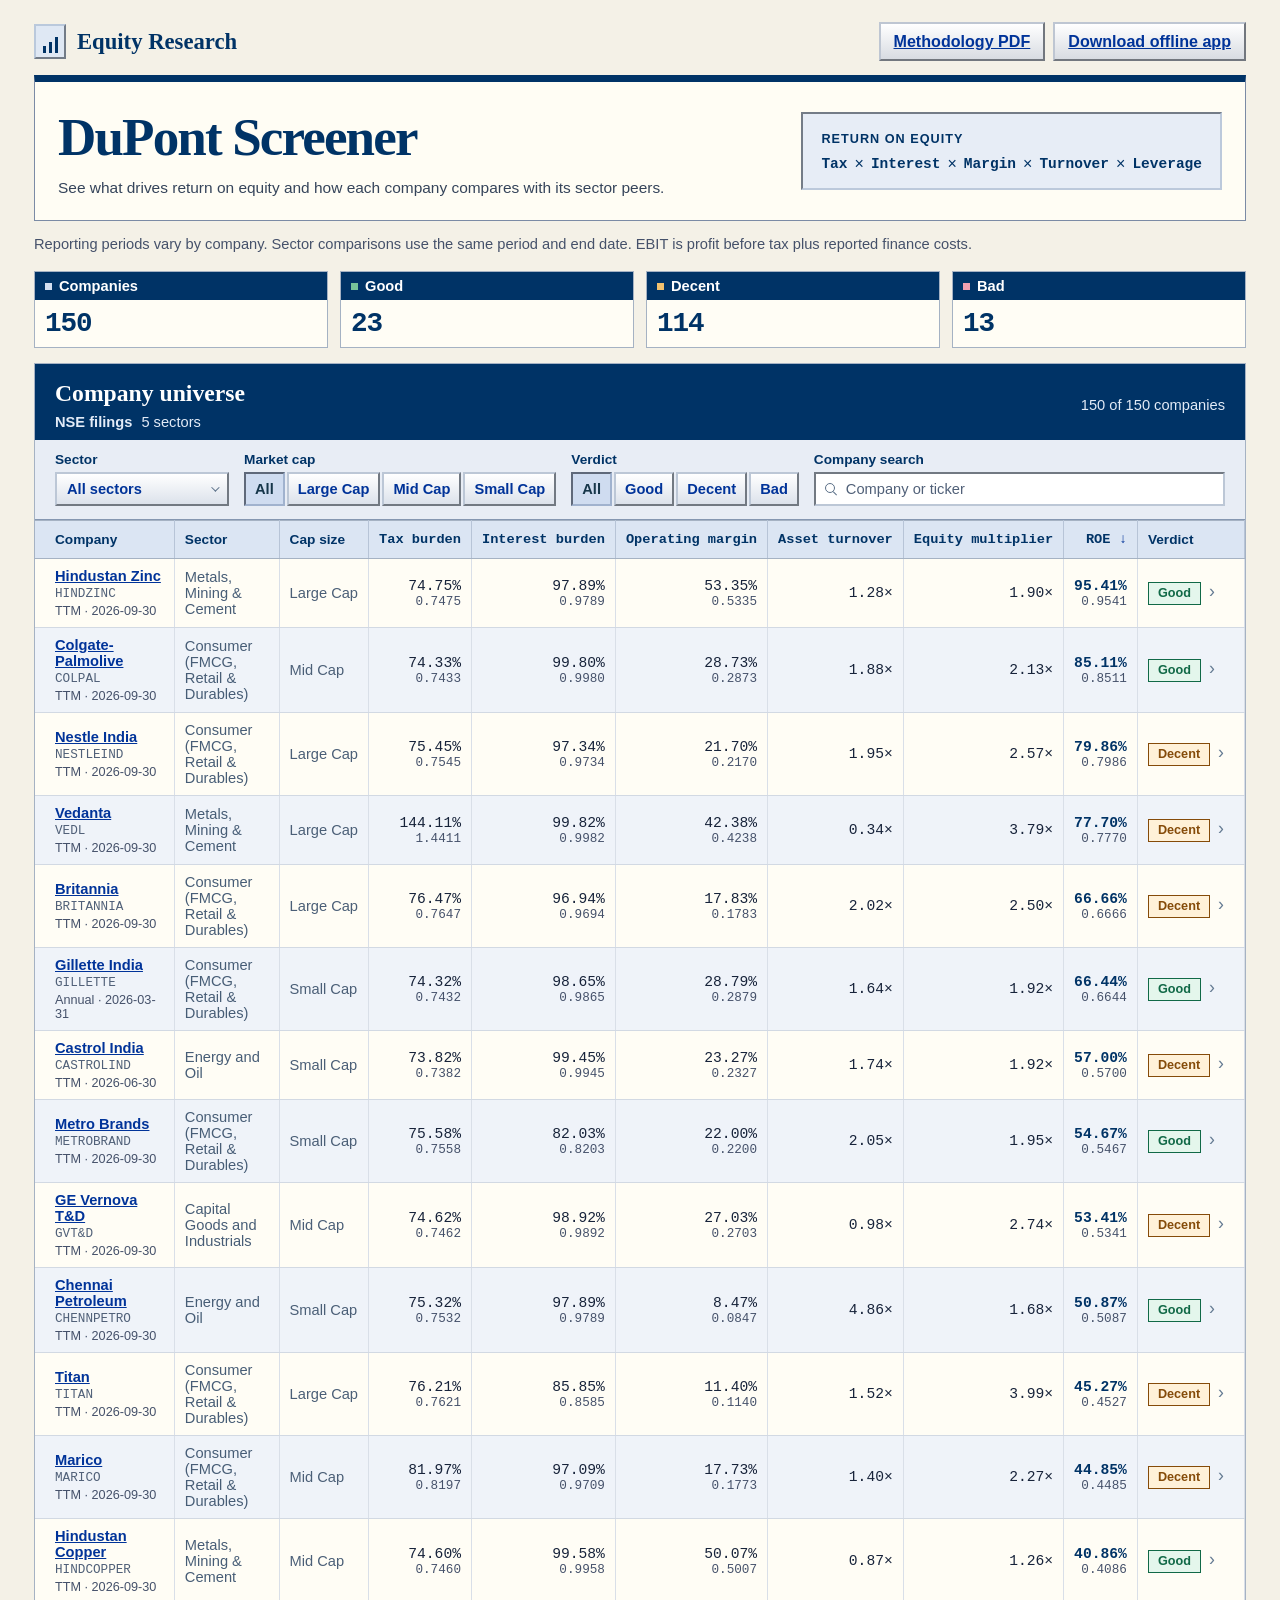
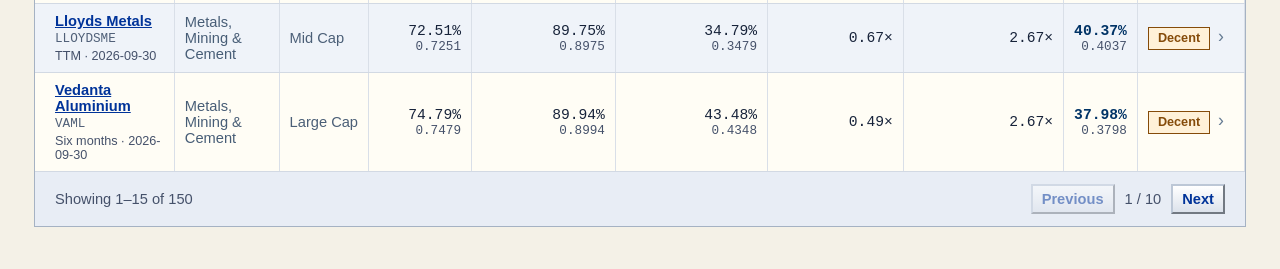
==== commit d4856d2c: "Refresh DuPont ratios from NSE filings and show financial inputs" ====
--- a/DuPont-Screener.html
+++ b/DuPont-Screener.html
@@ -252,6 +252,14 @@
 .company-meta { color: #e2ebf7; }
 .ratio-card { border-top: 4px solid #003366; }
 .diagnostic { background: #edf1f8; }
+.ratio-decimal, .filing-period { display: block; color: var(--muted); font-size: calc(10px + 2pt); font-weight: 400; }
+.filing-period { margin-top: 3px; }
+.ratio-value .ratio-decimal { letter-spacing: 0; }
+.filing-sources { display: flex; flex-wrap: wrap; gap: 12px; }
+.filing-sources a { color: #003399; text-decoration: underline; }
+.filing-inputs { display: grid; grid-template-columns: repeat(auto-fit, minmax(120px, 1fr)); gap: 6px; margin: 6px 0 12px; }
+.filing-inputs > div { padding: 8px; background: #e8edf5; }
+.filing-inputs dd { margin: 3px 0 0; color: #003366; font: bold 1em "Courier New", monospace; }
 @media (max-width: 640px) {
   .drawer-top { margin: -14px -14px 0; padding-inline: 14px; }
   .segments { flex-wrap: wrap; }
@@ -296,7 +304,7 @@
         <div class="factor-line"><span>Tax</span><b>×</b><span>Interest</span><b>×</b><span>Margin</span><b>×</b><span>Turnover</span><b>×</b><span>Leverage</span></div>
       </div>
     </section>
-    <p class="data-note">Period-end assets and equity are used where average balances are unavailable. See company details for row notes.</p>
+    <p class="data-note">Reporting periods vary by company. Sector comparisons use the same period and end date. EBIT is profit before tax plus reported finance costs.</p>
     <noscript><p>Enable JavaScript to search and compare companies.</p></noscript>
 <section class="screen" aria-labelledby="universe-title">
   <div class="stat-grid" aria-label="Dataset summary"></div>
@@ -368,12 +376,13 @@
 </section>
 
   </main>
-  <script id="stock-data" type="application/json">{"source":"Cleaned 5-Point DuPont","rows":[{"company":"Reliance Industries","ticker":"RELIANCE","sector":"Energy and Oil","sector_key":"energy and oil","cap":"Large Cap","ratios":{"tax":0.777463828128806,"interest":0.8198611397722053,"margin":0.14228627176116238,"turnover":0.4848485405130362,"leverage":2.0053542518137597,"roa":0.06898729119844081,"roe":0.08818215138884541},"verdict":"Decent","invalid_equity":false,"rule":"Other Comparable Profile","reason":"The inputs support a sector comparison. The profile falls outside the named grading rules.","cards":{"tax":{"label":"Tax burden","description":"The share of pretax profit that reaches net income.","status":"Optimal","detail":"The share of pretax profit retained meets or exceeds the sector median.","band":"","quartiles":[0.7411364111922886,0.7631425972795869,0.7861795901487425]},"interest":{"label":"Interest burden","description":"The share of operating profit that reaches pretax income after financing and other non-operating items.","status":"Optimal","detail":"81.99% of EBIT reaches pretax profit, meeting the 80% screen.","band":"","quartiles":[0.7080707730425798,0.8447688367137685,0.9410557536188837]},"margin":{"label":"Operating margin","description":"The operating profit earned on each unit of revenue.","status":"Warning","detail":"Operating margin falls below the sector’s 35th-percentile cutoff.","band":"Weak","quartiles":[0.125884412962874,0.186838867281094,0.30857859700127116]},"turnover":{"label":"Asset turnover","description":"The revenue generated by each unit of average assets.","status":"Neutral","detail":"Asset turnover sits in the middle sector band.","band":"Moderate","quartiles":[0.33890492724447063,0.6051435172326969,1.2262173849467293]},"leverage":{"label":"Equity multiplier","description":"The amount of book assets supported by each unit of book equity.","status":"Optimal","detail":"Leverage is within 1.3× the sector median and interest burden clears 80%.","band":"","quartiles":[1.8974561155752814,2.208056555104239,3.056237745668195]}},"roa_median":0.10544389888360609,"peer_count":30,"notes":["Period-end assets used as a proxy for average assets.","Period-end equity used as a proxy for average equity."],"line":2},{"company":"NTPC","ticker":"NTPC","sector":"Energy and Oil","sector_key":"energy and oil","cap":"Large Cap","ratios":{"tax":0.8555189763339338,"interest":0.6999717385160547,"margin":0.24547856018357928,"turnover":0.3355496184026273,"leverage":2.6447268094699106,"roa":0.0823702371956264,"roe":0.13045516757990652},"verdict":"Decent","invalid_equity":false,"rule":"Other Comparable Profile","reason":"The inputs support a sector comparison. The profile falls outside the named grading rules.","cards":{"tax":{"label":"Tax burden","description":"The share of pretax profit that reaches net income.","status":"Optimal","detail":"The share of pretax profit retained meets or exceeds the sector median.","band":"","quartiles":[0.7411364111922886,0.7631425972795869,0.7861795901487425]},"interest":{"label":"Interest burden","description":"The share of operating profit that reaches pretax income after financing and other non-operating items.","status":"Warning","detail":"Only 70.00% of EBIT reaches pretax profit. Check financing costs and other non-operating items.","band":"","quartiles":[0.7080707730425798,0.8447688367137685,0.9410557536188837]},"margin":{"label":"Operating margin","description":"The operating profit earned on each unit of revenue.","status":"Optimal","detail":"Operating margin exceeds the sector’s 65th-percentile cutoff.","band":"Strong","quartiles":[0.125884412962874,0.186838867281094,0.30857859700127116]},"turnover":{"label":"Asset turnover","description":"The revenue generated by each unit of average assets.","status":"Warning","detail":"Asset turnover falls below the sector’s 35th-percentile cutoff.","band":"Weak","quartiles":[0.33890492724447063,0.6051435172326969,1.2262173849467293]},"leverage":{"label":"Equity multiplier","description":"The amount of book assets supported by each unit of book equity.","status":"Neutral","detail":"Interpret the equity multiplier alongside the share of EBIT that reaches pretax profit.","band":"","quartiles":[1.8974561155752814,2.208056555104239,3.056237745668195]}},"roa_median":0.10544389888360609,"peer_count":30,"notes":["Period-end assets used as a proxy for average assets.","Period-end equity used as a proxy for average equity."],"line":3},{"company":"Adani Power","ticker":"ADANIPOWER","sector":"Energy and Oil","sector_key":"energy and oil","cap":"Large Cap","ratios":{"tax":0.8368387096774194,"interest":0.8215402554725182,"margin":0.34783650743902217,"turnover":0.383412620432745,"leverage":2.130493057438029,"roa":0.1333649067993695,"roe":0.1953405017921147},"verdict":"Good","invalid_equity":false,"rule":"Quality Compounder","reason":"Positive ROE meets the sector’s 70th-percentile cutoff. Margin or turnover provides support with controlled leverage and healthy interest burden.","cards":{"tax":{"label":"Tax burden","description":"The share of pretax profit that reaches net income.","status":"Optimal","detail":"The share of pretax profit retained meets or exceeds the sector median.","band":"","quartiles":[0.7411364111922886,0.7631425972795869,0.7861795901487425]},"interest":{"label":"Interest burden","description":"The share of operating profit that reaches pretax income after financing and other non-operating items.","status":"Optimal","detail":"82.15% of EBIT reaches pretax profit, meeting the 80% screen.","band":"","quartiles":[0.7080707730425798,0.8447688367137685,0.9410557536188837]},"margin":{"label":"Operating margin","description":"The operating profit earned on each unit of revenue.","status":"Optimal","detail":"Operating margin exceeds the sector’s 65th-percentile cutoff.","band":"Strong","quartiles":[0.125884412962874,0.186838867281094,0.30857859700127116]},"turnover":{"label":"Asset turnover","description":"The revenue generated by each unit of average assets.","status":"Warning","detail":"Asset turnover falls below the sector’s 35th-percentile cutoff.","band":"Weak","quartiles":[0.33890492724447063,0.6051435172326969,1.2262173849467293]},"leverage":{"label":"Equity multiplier","description":"The amount of book assets supported by each unit of book equity.","status":"Optimal","detail":"Leverage is within 1.3× the sector median and interest burden clears 80%.","band":"","quartiles":[1.8974561155752814,2.208056555104239,3.056237745668195]}},"roa_median":0.10544389888360609,"peer_count":30,"notes":["Period-end assets used as a proxy for average assets.","Period-end equity used as a proxy for average equity."],"line":4},{"company":"ONGC","ticker":"ONGC","sector":"Energy and Oil","sector_key":"energy and oil","cap":"Large Cap","ratios":{"tax":0.7363323129704391,"interest":0.838454099092397,"margin":0.13250682233025501,"turnover":0.7747727220653715,"leverage":1.9175382542537949,"roa":0.10266267142904423,"roe":0.12153734625683132},"verdict":"Decent","invalid_equity":false,"rule":"Stable Operations","reason":"Positive operating margin and at least 75% interest burden accompany mid-range sector operating ROA.","cards":{"tax":{"label":"Tax burden","description":"The share of pretax profit that reaches net income.","status":"Neutral","detail":"Compare the retained share with peers and check for one-off tax items.","band":"","quartiles":[0.7411364111922886,0.7631425972795869,0.7861795901487425]},"interest":{"label":"Interest burden","description":"The share of operating profit that reaches pretax income after financing and other non-operating items.","status":"Optimal","detail":"83.85% of EBIT reaches pretax profit, meeting the 80% screen.","band":"","quartiles":[0.7080707730425798,0.8447688367137685,0.9410557536188837]},"margin":{"label":"Operating margin","description":"The operating profit earned on each unit of revenue.","status":"Warning","detail":"Operating margin falls below the sector’s 35th-percentile cutoff.","band":"Weak","quartiles":[0.125884412962874,0.186838867281094,0.30857859700127116]},"turnover":{"label":"Asset turnover","description":"The revenue generated by each unit of average assets.","status":"Neutral","detail":"Asset turnover sits in the middle sector band.","band":"Moderate","quartiles":[0.33890492724447063,0.6051435172326969,1.2262173849467293]},"leverage":{"label":"Equity multiplier","description":"The amount of book assets supported by each unit of book equity.","status":"Optimal","detail":"Leverage is within 1.3× the sector median and interest burden clears 80%.","band":"","quartiles":[1.8974561155752814,2.208056555104239,3.056237745668195]}},"roa_median":0.10544389888360609,"peer_count":30,"notes":["Period-end assets used as a proxy for average assets.","Period-end equity used as a proxy for average equity."],"line":5},{"company":"Coal India","ticker":"COALINDIA","sector":"Energy and Oil","sector_key":"energy and oil","cap":"Large Cap","ratios":{"tax":0.7411444791641819,"interest":0.971812049421637,"margin":0.25616983372921615,"turnover":0.593049627407063,"leverage":2.3466468327755052,"roa":0.15192142444604093,"roe":0.2567745134498574},"verdict":"Good","invalid_equity":false,"rule":"Quality Compounder","reason":"Positive ROE meets the sector’s 70th-percentile cutoff. Margin or turnover provides support with controlled leverage and healthy interest burden.","cards":{"tax":{"label":"Tax burden","description":"The share of pretax profit that reaches net income.","status":"Neutral","detail":"Compare the retained share with peers and check for one-off tax items.","band":"","quartiles":[0.7411364111922886,0.7631425972795869,0.7861795901487425]},"interest":{"label":"Interest burden","description":"The share of operating profit that reaches pretax income after financing and other non-operating items.","status":"Optimal","detail":"97.18% of EBIT reaches pretax profit, meeting the 80% screen.","band":"","quartiles":[0.7080707730425798,0.8447688367137685,0.9410557536188837]},"margin":{"label":"Operating margin","description":"The operating profit earned on each unit of revenue.","status":"Optimal","detail":"Operating margin exceeds the sector’s 65th-percentile cutoff.","band":"Strong","quartiles":[0.125884412962874,0.186838867281094,0.30857859700127116]},"turnover":{"label":"Asset turnover","description":"The revenue generated by each unit of average assets.","status":"Neutral","detail":"Asset turnover sits in the middle sector band.","band":"Moderate","quartiles":[0.33890492724447063,0.6051435172326969,1.2262173849467293]},"leverage":{"label":"Equity multiplier","description":"The amount of book assets supported by each unit of book equity.","status":"Optimal","detail":"Leverage is within 1.3× the sector median and interest burden clears 80%.","band":"","quartiles":[1.8974561155752814,2.208056555104239,3.056237745668195]}},"roa_median":0.10544389888360609,"peer_count":30,"notes":["Period-end assets used as a proxy for average assets.","Period-end equity used as a proxy for average equity."],"line":6},{"company":"Power Grid","ticker":"POWERGRID","sector":"Energy and Oil","sector_key":"energy and oil","cap":"Large Cap","ratios":{"tax":0.8255416191562144,"interest":0.6954797779540047,"margin":0.5936276292983544,"turnover":0.15859220698127421,"leverage":2.932254661969869,"roa":0.09414471585548775,"roe":0.1584970246979919},"verdict":"Decent","invalid_equity":false,"rule":"Other Comparable Profile","reason":"The inputs support a sector comparison. The profile falls outside the named grading rules.","cards":{"tax":{"label":"Tax burden","description":"The share of pretax profit that reaches net income.","status":"Optimal","detail":"The share of pretax profit retained meets or exceeds the sector median.","band":"","quartiles":[0.7411364111922886,0.7631425972795869,0.7861795901487425]},"interest":{"label":"Interest burden","description":"The share of operating profit that reaches pretax income after financing and other non-operating items.","status":"Warning","detail":"Only 69.55% of EBIT reaches pretax profit. Check financing costs and other non-operating items.","band":"","quartiles":[0.7080707730425798,0.8447688367137685,0.9410557536188837]},"margin":{"label":"Operating margin","description":"The operating profit earned on each unit of revenue.","status":"Optimal","detail":"Operating margin exceeds the sector’s 65th-percentile cutoff.","band":"Strong","quartiles":[0.125884412962874,0.186838867281094,0.30857859700127116]},"turnover":{"label":"Asset turnover","description":"The revenue generated by each unit of average assets.","status":"Warning","detail":"Asset turnover falls below the sector’s 35th-percentile cutoff.","band":"Weak","quartiles":[0.33890492724447063,0.6051435172326969,1.2262173849467293]},"leverage":{"label":"Equity multiplier","description":"The amount of book assets supported by each unit of book equity.","status":"Neutral","detail":"Interpret the equity multiplier alongside the share of EBIT that reaches pretax profit.","band":"","quartiles":[1.8974561155752814,2.208056555104239,3.056237745668195]}},"roa_median":0.10544389888360609,"peer_count":30,"notes":["Period-end assets used as a proxy for average assets.","Period-end equity used as a proxy for average equity."],"line":7},{"company":"Indian Oil","ticker":"IOC","sector":"Energy and Oil","sector_key":"energy and oil","cap":"Large Cap","ratios":{"tax":0.7599700723830735,"interest":0.8730896606204236,"margin":0.08391731417680692,"turnover":1.4818400610557814,"leverage":2.346959405536737,"roa":0.12435203796339676,"roe":0.1936483586642311},"verdict":"Good","invalid_equity":false,"rule":"Quality Compounder","reason":"Positive ROE meets the sector’s 70th-percentile cutoff. Margin or turnover provides support with controlled leverage and healthy interest burden.","cards":{"tax":{"label":"Tax burden","description":"The share of pretax profit that reaches net income.","status":"Neutral","detail":"Compare the retained share with peers and check for one-off tax items.","band":"","quartiles":[0.7411364111922886,0.7631425972795869,0.7861795901487425]},"interest":{"label":"Interest burden","description":"The share of operating profit that reaches pretax income after financing and other non-operating items.","status":"Optimal","detail":"87.31% of EBIT reaches pretax profit, meeting the 80% screen.","band":"","quartiles":[0.7080707730425798,0.8447688367137685,0.9410557536188837]},"margin":{"label":"Operating margin","description":"The operating profit earned on each unit of revenue.","status":"Warning","detail":"Operating margin falls below the sector’s 35th-percentile cutoff.","band":"Weak","quartiles":[0.125884412962874,0.186838867281094,0.30857859700127116]},"turnover":{"label":"Asset turnover","description":"The revenue generated by each unit of average assets.","status":"Optimal","detail":"Asset turnover exceeds the sector’s 65th-percentile cutoff.","band":"Strong","quartiles":[0.33890492724447063,0.6051435172326969,1.2262173849467293]},"leverage":{"label":"Equity multiplier","description":"The amount of book assets supported by each unit of book equity.","status":"Optimal","detail":"Leverage is within 1.3× the sector median and interest burden clears 80%.","band":"","quartiles":[1.8974561155752814,2.208056555104239,3.056237745668195]}},"roa_median":0.10544389888360609,"peer_count":30,"notes":["Period-end assets used as a proxy for average assets.","Period-end equity used as a proxy for average equity."],"line":8},{"company":"Adani Green Energy","ticker":"ADANIGREEN","sector":"Energy and Oil","sector_key":"energy and oil","cap":"Large Cap","ratios":{"tax":0.9930034982508745,"interest":0.23582793164407778,"margin":0.6563273514851485,"turnover":0.09041318152572243,"leverage":4.785568459453128,"roa":0.05934064397012336,"roe":0.06650155627698383},"verdict":"Decent","invalid_equity":false,"rule":"Other Comparable Profile","reason":"The inputs support a sector comparison. The profile falls outside the named grading rules.","cards":{"tax":{"label":"Tax burden","description":"The share of pretax profit that reaches net income.","status":"Optimal","detail":"The share of pretax profit retained meets or exceeds the sector median.","band":"","quartiles":[0.7411364111922886,0.7631425972795869,0.7861795901487425]},"interest":{"label":"Interest burden","description":"The share of operating profit that reaches pretax income after financing and other non-operating items.","status":"Warning","detail":"Only 23.58% of EBIT reaches pretax profit. Check financing costs and other non-operating items.","band":"","quartiles":[0.7080707730425798,0.8447688367137685,0.9410557536188837]},"margin":{"label":"Operating margin","description":"The operating profit earned on each unit of revenue.","status":"Optimal","detail":"Operating margin exceeds the sector’s 65th-percentile cutoff.","band":"Strong","quartiles":[0.125884412962874,0.186838867281094,0.30857859700127116]},"turnover":{"label":"Asset turnover","description":"The revenue generated by each unit of average assets.","status":"Warning","detail":"Asset turnover falls below the sector’s 35th-percentile cutoff.","band":"Weak","quartiles":[0.33890492724447063,0.6051435172326969,1.2262173849467293]},"leverage":{"label":"Equity multiplier","description":"The amount of book assets supported by each unit of book equity.","status":"Warning","detail":"High leverage of 4.79× coincides with an interest burden of 23.58%.","band":"","quartiles":[1.8974561155752814,2.208056555104239,3.056237745668195]}},"roa_median":0.10544389888360609,"peer_count":30,"notes":["Period-end assets used as a proxy for average assets.","Period-end equity used as a proxy for average equity."],"line":9},{"company":"BPCL","ticker":"BPCL","sector":"Energy and Oil","sector_key":"energy and oil","cap":"Large Cap","ratios":{"tax":0.7428070477997183,"interest":0.9217623993217465,"margin":0.0829122988919838,"turnover":1.8310486855230557,"leverage":2.4819159237703525,"roa":0.15181645589986165,"roe":0.25798883908516435},"verdict":"Good","invalid_equity":false,"rule":"Quality Compounder","reason":"Positive ROE meets the sector’s 70th-percentile cutoff. Margin or turnover provides support with controlled leverage and healthy interest burden.","cards":{"tax":{"label":"Tax burden","description":"The share of pretax profit that reaches net income.","status":"Neutral","detail":"Compare the retained share with peers and check for one-off tax items.","band":"","quartiles":[0.7411364111922886,0.7631425972795869,0.7861795901487425]},"interest":{"label":"Interest burden","description":"The share of operating profit that reaches pretax income after financing and other non-operating items.","status":"Optimal","detail":"92.18% of EBIT reaches pretax profit, meeting the 80% screen.","band":"","quartiles":[0.7080707730425798,0.8447688367137685,0.9410557536188837]},"margin":{"label":"Operating margin","description":"The operating profit earned on each unit of revenue.","status":"Warning","detail":"Operating margin falls below the sector’s 35th-percentile cutoff.","band":"Weak","quartiles":[0.125884412962874,0.186838867281094,0.30857859700127116]},"turnover":{"label":"Asset turnover","description":"The revenue generated by each unit of average assets.","status":"Optimal","detail":"Asset turnover exceeds the sector’s 65th-percentile cutoff.","band":"Strong","quartiles":[0.33890492724447063,0.6051435172326969,1.2262173849467293]},"leverage":{"label":"Equity multiplier","description":"The amount of book assets supported by each unit of book equity.","status":"Optimal","detail":"Leverage is within 1.3× the sector median and interest burden clears 80%.","band":"","quartiles":[1.8974561155752814,2.208056555104239,3.056237745668195]}},"roa_median":0.10544389888360609,"peer_count":30,"notes":["Period-end assets used as a proxy for average assets.","Period-end equity used as a proxy for average equity."],"line":10},{"company":"Tata Power","ticker":"TATAPOWER","sector":"Energy and Oil","sector_key":"energy and oil","cap":"Large Cap","ratios":{"tax":0.77124773960217,"interest":0.5579752795762213,"margin":0.19050441301318297,"turnover":0.35762814784262503,"leverage":3.672016660005469,"roa":0.0681297403817511,"roe":0.10765897473653209},"verdict":"Decent","invalid_equity":false,"rule":"Other Comparable Profile","reason":"The inputs support a sector comparison. The profile falls outside the named grading rules.","cards":{"tax":{"label":"Tax burden","description":"The share of pretax profit that reaches net income.","status":"Optimal","detail":"The share of pretax profit retained meets or exceeds the sector median.","band":"","quartiles":[0.7411364111922886,0.7631425972795869,0.7861795901487425]},"interest":{"label":"Interest burden","description":"The share of operating profit that reaches pretax income after financing and other non-operating items.","status":"Warning","detail":"Only 55.80% of EBIT reaches pretax profit. Check financing costs and other non-operating items.","band":"","quartiles":[0.7080707730425798,0.8447688367137685,0.9410557536188837]},"margin":{"label":"Operating margin","description":"The operating profit earned on each unit of revenue.","status":"Neutral","detail":"Operating margin sits in the middle sector band.","band":"Moderate","quartiles":[0.125884412962874,0.186838867281094,0.30857859700127116]},"turnover":{"label":"Asset turnover","description":"The revenue generated by each unit of average assets.","status":"Warning","detail":"Asset turnover falls below the sector’s 35th-percentile cutoff.","band":"Weak","quartiles":[0.33890492724447063,0.6051435172326969,1.2262173849467293]},"leverage":{"label":"Equity multiplier","description":"The amount of book assets supported by each unit of book equity.","status":"Warning","detail":"High leverage of 3.67× coincides with an interest burden of 55.80%.","band":"","quartiles":[1.8974561155752814,2.208056555104239,3.056237745668195]}},"roa_median":0.10544389888360609,"peer_count":30,"notes":["Period-end assets used as a proxy for average assets.","Period-end equity used as a proxy for average equity."],"line":11},{"company":"JSW Energy","ticker":"JSWENERGY","sector":"Energy and Oil","sector_key":"energy and oil","cap":"Mid Cap","ratios":{"tax":1.2475158084914182,"interest":0.29758064516129035,"margin":0.39362996666843025,"turnover":0.15266503509494617,"leverage":3.6872561574887572,"roa":0.060093532675858395,"roe":0.0822586889835304},"verdict":"Decent","invalid_equity":false,"rule":"Other Comparable Profile","reason":"The inputs support a sector comparison. The profile falls outside the named grading rules.","cards":{"tax":{"label":"Tax burden","description":"The share of pretax profit that reaches net income.","status":"Neutral","detail":"Net income exceeds pretax income. Check tax benefits and other adjustments.","band":"","quartiles":[0.7411364111922886,0.7631425972795869,0.7861795901487425]},"interest":{"label":"Interest burden","description":"The share of operating profit that reaches pretax income after financing and other non-operating items.","status":"Warning","detail":"Only 29.76% of EBIT reaches pretax profit. Check financing costs and other non-operating items.","band":"","quartiles":[0.7080707730425798,0.8447688367137685,0.9410557536188837]},"margin":{"label":"Operating margin","description":"The operating profit earned on each unit of revenue.","status":"Optimal","detail":"Operating margin exceeds the sector’s 65th-percentile cutoff.","band":"Strong","quartiles":[0.125884412962874,0.186838867281094,0.30857859700127116]},"turnover":{"label":"Asset turnover","description":"The revenue generated by each unit of average assets.","status":"Warning","detail":"Asset turnover falls below the sector’s 35th-percentile cutoff.","band":"Weak","quartiles":[0.33890492724447063,0.6051435172326969,1.2262173849467293]},"leverage":{"label":"Equity multiplier","description":"The amount of book assets supported by each unit of book equity.","status":"Warning","detail":"High leverage of 3.69× coincides with an interest burden of 29.76%.","band":"","quartiles":[1.8974561155752814,2.208056555104239,3.056237745668195]}},"roa_median":0.10544389888360609,"peer_count":30,"notes":["Period-end assets used as a proxy for average assets.","Period-end equity used as a proxy for average equity."],"line":12},{"company":"Waaree","ticker":"WAAREEENER","sector":"Energy and Oil","sector_key":"energy and oil","cap":"Mid Cap","ratios":{"tax":0.7688044338875692,"interest":0.9474868717179294,"margin":0.20092700757433019,"turnover":0.8850091712522928,"leverage":1.99740207833733,"roa":0.17782224445556113,"roe":0.25872635225153207},"verdict":"Good","invalid_equity":false,"rule":"Quality Compounder","reason":"Positive ROE meets the sector’s 70th-percentile cutoff. Margin or turnover provides support with controlled leverage and healthy interest burden.","cards":{"tax":{"label":"Tax burden","description":"The share of pretax profit that reaches net income.","status":"Optimal","detail":"The share of pretax profit retained meets or exceeds the sector median.","band":"","quartiles":[0.7411364111922886,0.7631425972795869,0.7861795901487425]},"interest":{"label":"Interest burden","description":"The share of operating profit that reaches pretax income after financing and other non-operating items.","status":"Optimal","detail":"94.75% of EBIT reaches pretax profit, meeting the 80% screen.","band":"","quartiles":[0.7080707730425798,0.8447688367137685,0.9410557536188837]},"margin":{"label":"Operating margin","description":"The operating profit earned on each unit of revenue.","status":"Neutral","detail":"Operating margin sits in the middle sector band.","band":"Moderate","quartiles":[0.125884412962874,0.186838867281094,0.30857859700127116]},"turnover":{"label":"Asset turnover","description":"The revenue generated by each unit of average assets.","status":"Optimal","detail":"Asset turnover exceeds the sector’s 65th-percentile cutoff.","band":"Strong","quartiles":[0.33890492724447063,0.6051435172326969,1.2262173849467293]},"leverage":{"label":"Equity multiplier","description":"The amount of book assets supported by each unit of book equity.","status":"Optimal","detail":"Leverage is within 1.3× the sector median and interest burden clears 80%.","band":"","quartiles":[1.8974561155752814,2.208056555104239,3.056237745668195]}},"roa_median":0.10544389888360609,"peer_count":30,"notes":["Period-end assets used as a proxy for average assets.","Period-end equity used as a proxy for average equity."],"line":13},{"company":"HPCL","ticker":"HINDPETRO","sector":"Energy and Oil","sector_key":"energy and oil","cap":"Mid Cap","ratios":{"tax":0.7634740671799645,"interest":0.8743804098542576,"margin":0.06119460082259813,"turnover":2.175525942559981,"leverage":3.0975654402343036,"roa":0.1331304416341646,"roe":0.27529135395692234},"verdict":"Decent","invalid_equity":false,"rule":"Volume offsets margin","reason":"Above-quartile turnover lifts operating ROA above the sector median despite a below-P35 operating margin.","cards":{"tax":{"label":"Tax burden","description":"The share of pretax profit that reaches net income.","status":"Optimal","detail":"The share of pretax profit retained meets or exceeds the sector median.","band":"","quartiles":[0.7411364111922886,0.7631425972795869,0.7861795901487425]},"interest":{"label":"Interest burden","description":"The share of operating profit that reaches pretax income after financing and other non-operating items.","status":"Optimal","detail":"87.44% of EBIT reaches pretax profit, meeting the 80% screen.","band":"","quartiles":[0.7080707730425798,0.8447688367137685,0.9410557536188837]},"margin":{"label":"Operating margin","description":"The operating profit earned on each unit of revenue.","status":"Neutral","detail":"High turnover compensates for this weak margin and lifts operating ROA above the sector median.","band":"Weak","quartiles":[0.125884412962874,0.186838867281094,0.30857859700127116]},"turnover":{"label":"Asset turnover","description":"The revenue generated by each unit of average assets.","status":"Optimal","detail":"Asset turnover exceeds the sector’s 65th-percentile cutoff.","band":"Strong","quartiles":[0.33890492724447063,0.6051435172326969,1.2262173849467293]},"leverage":{"label":"Equity multiplier","description":"The amount of book assets supported by each unit of book equity.","status":"Neutral","detail":"Leverage is high at 3.10×. An interest burden of 87.44% tempers the financing signal.","band":"","quartiles":[1.8974561155752814,2.208056555104239,3.056237745668195]}},"roa_median":0.10544389888360609,"peer_count":30,"notes":["Period-end assets used as a proxy for average assets.","Period-end equity used as a proxy for average equity."],"line":14},{"company":"NTPC Green","ticker":"NTPCGREEN","sector":"Energy and Oil","sector_key":"energy and oil","cap":"Mid Cap","ratios":{"tax":0.7628111273792094,"interest":0.43200506008855155,"margin":0.553184044786564,"turnover":0.04733198635354907,"leverage":3.146698629423107,"roa":0.026183299658838727,"roe":0.027150971910990678},"verdict":"Decent","invalid_equity":false,"rule":"Other Comparable Profile","reason":"The inputs support a sector comparison. The profile falls outside the named grading rules.","cards":{"tax":{"label":"Tax burden","description":"The share of pretax profit that reaches net income.","status":"Neutral","detail":"Compare the retained share with peers and check for one-off tax items.","band":"","quartiles":[0.7411364111922886,0.7631425972795869,0.7861795901487425]},"interest":{"label":"Interest burden","description":"The share of operating profit that reaches pretax income after financing and other non-operating items.","status":"Warning","detail":"Only 43.20% of EBIT reaches pretax profit. Check financing costs and other non-operating items.","band":"","quartiles":[0.7080707730425798,0.8447688367137685,0.9410557536188837]},"margin":{"label":"Operating margin","description":"The operating profit earned on each unit of revenue.","status":"Optimal","detail":"Operating margin exceeds the sector’s 65th-percentile cutoff.","band":"Strong","quartiles":[0.125884412962874,0.186838867281094,0.30857859700127116]},"turnover":{"label":"Asset turnover","description":"The revenue generated by each unit of average assets.","status":"Warning","detail":"Asset turnover falls below the sector’s 35th-percentile cutoff.","band":"Weak","quartiles":[0.33890492724447063,0.6051435172326969,1.2262173849467293]},"leverage":{"label":"Equity multiplier","description":"The amount of book assets supported by each unit of book equity.","status":"Warning","detail":"High leverage of 3.15× coincides with an interest burden of 43.20%.","band":"","quartiles":[1.8974561155752814,2.208056555104239,3.056237745668195]}},"roa_median":0.10544389888360609,"peer_count":30,"notes":["Period-end assets used as a proxy for average assets.","Period-end equity used as a proxy for average equity."],"line":15},{"company":"NHPC","ticker":"NHPC","sector":"Energy and Oil","sector_key":"energy and oil","cap":"Mid Cap","ratios":{"tax":1.08371854134566,"interest":0.7323678766221553,"margin":0.4577701248385708,"turnover":0.09678602081545243,"leverage":2.4792273525462245,"roa":0.04430574883131817,"roe":0.08718107633508933},"verdict":"Decent","invalid_equity":false,"rule":"Other Comparable Profile","reason":"The inputs support a sector comparison. The profile falls outside the named grading rules.","cards":{"tax":{"label":"Tax burden","description":"The share of pretax profit that reaches net income.","status":"Neutral","detail":"Net income exceeds pretax income. Check tax benefits and other adjustments.","band":"","quartiles":[0.7411364111922886,0.7631425972795869,0.7861795901487425]},"interest":{"label":"Interest burden","description":"The share of operating profit that reaches pretax income after financing and other non-operating items.","status":"Neutral","detail":"Between 70% and 80% of EBIT reaches pretax profit.","band":"","quartiles":[0.7080707730425798,0.8447688367137685,0.9410557536188837]},"margin":{"label":"Operating margin","description":"The operating profit earned on each unit of revenue.","status":"Optimal","detail":"Operating margin exceeds the sector’s 65th-percentile cutoff.","band":"Strong","quartiles":[0.125884412962874,0.186838867281094,0.30857859700127116]},"turnover":{"label":"Asset turnover","description":"The revenue generated by each unit of average assets.","status":"Warning","detail":"Asset turnover falls below the sector’s 35th-percentile cutoff.","band":"Weak","quartiles":[0.33890492724447063,0.6051435172326969,1.2262173849467293]},"leverage":{"label":"Equity multiplier","description":"The amount of book assets supported by each unit of book equity.","status":"Neutral","detail":"Interpret the equity multiplier alongside the share of EBIT that reaches pretax profit.","band":"","quartiles":[1.8974561155752814,2.208056555104239,3.056237745668195]}},"roa_median":0.10544389888360609,"peer_count":30,"notes":["Period-end assets used as a proxy for average assets.","Period-end equity used as a proxy for average equity."],"line":16},{"company":"Oil India","ticker":"OIL","sector":"Energy and Oil","sector_key":"energy and oil","cap":"Mid Cap","ratios":{"tax":0.7880400751408891,"interest":0.8883738179121083,"margin":0.3260481847586228,"turnover":0.26625618737172524,"leverage":1.9473222262276069,"roa":0.08681234657330276,"roe":0.1183486669905804},"verdict":"Decent","invalid_equity":false,"rule":"Other Comparable Profile","reason":"The inputs support a sector comparison. The profile falls outside the named grading rules.","cards":{"tax":{"label":"Tax burden","description":"The share of pretax profit that reaches net income.","status":"Optimal","detail":"The share of pretax profit retained meets or exceeds the sector median.","band":"","quartiles":[0.7411364111922886,0.7631425972795869,0.7861795901487425]},"interest":{"label":"Interest burden","description":"The share of operating profit that reaches pretax income after financing and other non-operating items.","status":"Optimal","detail":"88.84% of EBIT reaches pretax profit, meeting the 80% screen.","band":"","quartiles":[0.7080707730425798,0.8447688367137685,0.9410557536188837]},"margin":{"label":"Operating margin","description":"The operating profit earned on each unit of revenue.","status":"Optimal","detail":"Operating margin exceeds the sector’s 65th-percentile cutoff.","band":"Strong","quartiles":[0.125884412962874,0.186838867281094,0.30857859700127116]},"turnover":{"label":"Asset turnover","description":"The revenue generated by each unit of average assets.","status":"Warning","detail":"Asset turnover falls below the sector’s 35th-percentile cutoff.","band":"Weak","quartiles":[0.33890492724447063,0.6051435172326969,1.2262173849467293]},"leverage":{"label":"Equity multiplier","description":"The amount of book assets supported by each unit of book equity.","status":"Optimal","detail":"Leverage is within 1.3× the sector median and interest burden clears 80%.","band":"","quartiles":[1.8974561155752814,2.208056555104239,3.056237745668195]}},"roa_median":0.10544389888360609,"peer_count":30,"notes":["Period-end assets used as a proxy for average assets.","Period-end equity used as a proxy for average equity."],"line":17},{"company":"Torrent Power","ticker":"TORNTPOWER","sector":"Energy and Oil","sector_key":"energy and oil","cap":"Mid Cap","ratios":{"tax":0.7443473017787157,"interest":0.7802869912961656,"margin":0.1467582683145757,"turnover":0.643045843045843,"leverage":2.2856200527704487,"roa":0.09437229437229436,"roe":0.12527907448751774},"verdict":"Decent","invalid_equity":false,"rule":"Stable Operations","reason":"Positive operating margin and at least 75% interest burden accompany mid-range sector operating ROA.","cards":{"tax":{"label":"Tax burden","description":"The share of pretax profit that reaches net income.","status":"Neutral","detail":"Compare the retained share with peers and check for one-off tax items.","band":"","quartiles":[0.7411364111922886,0.7631425972795869,0.7861795901487425]},"interest":{"label":"Interest burden","description":"The share of operating profit that reaches pretax income after financing and other non-operating items.","status":"Neutral","detail":"Between 70% and 80% of EBIT reaches pretax profit.","band":"","quartiles":[0.7080707730425798,0.8447688367137685,0.9410557536188837]},"margin":{"label":"Operating margin","description":"The operating profit earned on each unit of revenue.","status":"Neutral","detail":"Operating margin sits in the middle sector band.","band":"Moderate","quartiles":[0.125884412962874,0.186838867281094,0.30857859700127116]},"turnover":{"label":"Asset turnover","description":"The revenue generated by each unit of average assets.","status":"Neutral","detail":"Asset turnover sits in the middle sector band.","band":"Moderate","quartiles":[0.33890492724447063,0.6051435172326969,1.2262173849467293]},"leverage":{"label":"Equity multiplier","description":"The amount of book assets supported by each unit of book equity.","status":"Neutral","detail":"Interpret the equity multiplier alongside the share of EBIT that reaches pretax profit.","band":"","quartiles":[1.8974561155752814,2.208056555104239,3.056237745668195]}},"roa_median":0.10544389888360609,"peer_count":30,"notes":["Period-end assets used as a proxy for average assets.","Period-end equity used as a proxy for average equity."],"line":18},{"company":"Suzlon","ticker":"SUZLON","sector":"Energy and Oil","sector_key":"energy and oil","cap":"Mid Cap","ratios":{"tax":1.305945499587118,"interest":0.8398058252427184,"margin":0.17236433181926847,"turnover":0.8867454555090359,"leverage":1.9937658495350803,"roa":0.15284328793258783,"roe":0.3342138630600168},"verdict":"Good","invalid_equity":false,"rule":"Quality Compounder","reason":"Positive ROE meets the sector’s 70th-percentile cutoff. Margin or turnover provides support with controlled leverage and healthy interest burden.","cards":{"tax":{"label":"Tax burden","description":"The share of pretax profit that reaches net income.","status":"Neutral","detail":"Net income exceeds pretax income. Check tax benefits and other adjustments.","band":"","quartiles":[0.7411364111922886,0.7631425972795869,0.7861795901487425]},"interest":{"label":"Interest burden","description":"The share of operating profit that reaches pretax income after financing and other non-operating items.","status":"Optimal","detail":"83.98% of EBIT reaches pretax profit, meeting the 80% screen.","band":"","quartiles":[0.7080707730425798,0.8447688367137685,0.9410557536188837]},"margin":{"label":"Operating margin","description":"The operating profit earned on each unit of revenue.","status":"Neutral","detail":"Operating margin sits in the middle sector band.","band":"Moderate","quartiles":[0.125884412962874,0.186838867281094,0.30857859700127116]},"turnover":{"label":"Asset turnover","description":"The revenue generated by each unit of average assets.","status":"Optimal","detail":"Asset turnover exceeds the sector’s 65th-percentile cutoff.","band":"Strong","quartiles":[0.33890492724447063,0.6051435172326969,1.2262173849467293]},"leverage":{"label":"Equity multiplier","description":"The amount of book assets supported by each unit of book equity.","status":"Optimal","detail":"Leverage is within 1.3× the sector median and interest burden clears 80%.","band":"","quartiles":[1.8974561155752814,2.208056555104239,3.056237745668195]}},"roa_median":0.10544389888360609,"peer_count":30,"notes":["Period-end assets used as a proxy for average assets.","Period-end equity used as a proxy for average equity."],"line":19},{"company":"Adani Total Gas","ticker":"ATGL","sector":"Energy and Oil","sector_key":"energy and oil","cap":"Mid Cap","ratios":{"tax":0.7437641723356009,"interest":0.8724035608308606,"margin":0.17153036986766204,"turnover":0.6172374070583307,"leverage":1.9627954779033916,"roa":0.10587496072887215,"roe":0.1348406988694759},"verdict":"Decent","invalid_equity":false,"rule":"Stable Operations","reason":"Positive operating margin and at least 75% interest burden accompany mid-range sector operating ROA.","cards":{"tax":{"label":"Tax burden","description":"The share of pretax profit that reaches net income.","status":"Neutral","detail":"Compare the retained share with peers and check for one-off tax items.","band":"","quartiles":[0.7411364111922886,0.7631425972795869,0.7861795901487425]},"interest":{"label":"Interest burden","description":"The share of operating profit that reaches pretax income after financing and other non-operating items.","status":"Optimal","detail":"87.24% of EBIT reaches pretax profit, meeting the 80% screen.","band":"","quartiles":[0.7080707730425798,0.8447688367137685,0.9410557536188837]},"margin":{"label":"Operating margin","description":"The operating profit earned on each unit of revenue.","status":"Neutral","detail":"Operating margin sits in the middle sector band.","band":"Moderate","quartiles":[0.125884412962874,0.186838867281094,0.30857859700127116]},"turnover":{"label":"Asset turnover","description":"The revenue generated by each unit of average assets.","status":"Neutral","detail":"Asset turnover sits in the middle sector band.","band":"Moderate","quartiles":[0.33890492724447063,0.6051435172326969,1.2262173849467293]},"leverage":{"label":"Equity multiplier","description":"The amount of book assets supported by each unit of book equity.","status":"Optimal","detail":"Leverage is within 1.3× the sector median and interest burden clears 80%.","band":"","quartiles":[1.8974561155752814,2.208056555104239,3.056237745668195]}},"roa_median":0.10544389888360609,"peer_count":30,"notes":["Period-end assets used as a proxy for average assets.","Period-end equity used as a proxy for average equity."],"line":20},{"company":"Petronet LNG","ticker":"PETRONET","sector":"Energy and Oil","sector_key":"energy and oil","cap":"Mid Cap","ratios":{"tax":0.7636612021857924,"interest":0.9557918298824846,"margin":0.1232555466145534,"turnover":1.5832483983692487,"leverage":1.2327574601750055,"roa":0.19514414676761793,"roe":0.17558896118465336},"verdict":"Decent","invalid_equity":false,"rule":"Volume offsets margin","reason":"Above-quartile turnover lifts operating ROA above the sector median despite a below-P35 operating margin.","cards":{"tax":{"label":"Tax burden","description":"The share of pretax profit that reaches net income.","status":"Optimal","detail":"The share of pretax profit retained meets or exceeds the sector median.","band":"","quartiles":[0.7411364111922886,0.7631425972795869,0.7861795901487425]},"interest":{"label":"Interest burden","description":"The share of operating profit that reaches pretax income after financing and other non-operating items.","status":"Optimal","detail":"95.58% of EBIT reaches pretax profit, meeting the 80% screen.","band":"","quartiles":[0.7080707730425798,0.8447688367137685,0.9410557536188837]},"margin":{"label":"Operating margin","description":"The operating profit earned on each unit of revenue.","status":"Neutral","detail":"High turnover compensates for this weak margin and lifts operating ROA above the sector median.","band":"Weak","quartiles":[0.125884412962874,0.186838867281094,0.30857859700127116]},"turnover":{"label":"Asset turnover","description":"The revenue generated by each unit of average assets.","status":"Optimal","detail":"Asset turnover exceeds the sector’s 65th-percentile cutoff.","band":"Strong","quartiles":[0.33890492724447063,0.6051435172326969,1.2262173849467293]},"leverage":{"label":"Equity multiplier","description":"The amount of book assets supported by each unit of book equity.","status":"Optimal","detail":"Leverage is within 1.3× the sector median and interest burden clears 80%.","band":"","quartiles":[1.8974561155752814,2.208056555104239,3.056237745668195]}},"roa_median":0.10544389888360609,"peer_count":30,"notes":["Period-end assets used as a proxy for average assets.","Period-end equity used as a proxy for average equity."],"line":21},{"company":"MRPL","ticker":"MRPL","sector":"Energy and Oil","sector_key":"energy and oil","cap":"Small Cap","ratios":{"tax":0.4793605802400564,"interest":0.8285469591596674,"margin":0.0546749835857704,"turnover":1.9924662621815399,"leverage":3.133172311925093,"roa":0.108938060179977,"roe":0.13556368410783504},"verdict":"Decent","invalid_equity":false,"rule":"Volume offsets margin","reason":"Above-quartile turnover lifts operating ROA above the sector median despite a below-P35 operating margin.","cards":{"tax":{"label":"Tax burden","description":"The share of pretax profit that reaches net income.","status":"Neutral","detail":"Compare the retained share with peers and check for one-off tax items.","band":"","quartiles":[0.7411364111922886,0.7631425972795869,0.7861795901487425]},"interest":{"label":"Interest burden","description":"The share of operating profit that reaches pretax income after financing and other non-operating items.","status":"Optimal","detail":"82.85% of EBIT reaches pretax profit, meeting the 80% screen.","band":"","quartiles":[0.7080707730425798,0.8447688367137685,0.9410557536188837]},"margin":{"label":"Operating margin","description":"The operating profit earned on each unit of revenue.","status":"Neutral","detail":"High turnover compensates for this weak margin and lifts operating ROA above the sector median.","band":"Weak","quartiles":[0.125884412962874,0.186838867281094,0.30857859700127116]},"turnover":{"label":"Asset turnover","description":"The revenue generated by each unit of average assets.","status":"Optimal","detail":"Asset turnover exceeds the sector’s 65th-percentile cutoff.","band":"Strong","quartiles":[0.33890492724447063,0.6051435172326969,1.2262173849467293]},"leverage":{"label":"Equity multiplier","description":"The amount of book assets supported by each unit of book equity.","status":"Neutral","detail":"Leverage is high at 3.13×. An interest burden of 82.85% tempers the financing signal.","band":"","quartiles":[1.8974561155752814,2.208056555104239,3.056237745668195]}},"roa_median":0.10544389888360609,"peer_count":30,"notes":["Period-end assets used as a proxy for average assets.","Period-end equity used as a proxy for average equity."],"line":22},{"company":"SJVN","ticker":"SJVN","sector":"Energy and Oil","sector_key":"energy and oil","cap":"Small Cap","ratios":{"tax":0.5347859040670314,"interest":0.5649305735271284,"margin":0.5007504411934489,"turnover":0.08198834243559373,"leverage":3.6355159549513862,"roa":0.04105569864734313,"roe":0.04509356099232803},"verdict":"Decent","invalid_equity":false,"rule":"Other Comparable Profile","reason":"The inputs support a sector comparison. The profile falls outside the named grading rules.","cards":{"tax":{"label":"Tax burden","description":"The share of pretax profit that reaches net income.","status":"Neutral","detail":"Compare the retained share with peers and check for one-off tax items.","band":"","quartiles":[0.7411364111922886,0.7631425972795869,0.7861795901487425]},"interest":{"label":"Interest burden","description":"The share of operating profit that reaches pretax income after financing and other non-operating items.","status":"Warning","detail":"Only 56.49% of EBIT reaches pretax profit. Check financing costs and other non-operating items.","band":"","quartiles":[0.7080707730425798,0.8447688367137685,0.9410557536188837]},"margin":{"label":"Operating margin","description":"The operating profit earned on each unit of revenue.","status":"Optimal","detail":"Operating margin exceeds the sector’s 65th-percentile cutoff.","band":"Strong","quartiles":[0.125884412962874,0.186838867281094,0.30857859700127116]},"turnover":{"label":"Asset turnover","description":"The revenue generated by each unit of average assets.","status":"Warning","detail":"Asset turnover falls below the sector’s 35th-percentile cutoff.","band":"Weak","quartiles":[0.33890492724447063,0.6051435172326969,1.2262173849467293]},"leverage":{"label":"Equity multiplier","description":"The amount of book assets supported by each unit of book equity.","status":"Warning","detail":"High leverage of 3.64× coincides with an interest burden of 56.49%.","band":"","quartiles":[1.8974561155752814,2.208056555104239,3.056237745668195]}},"roa_median":0.10544389888360609,"peer_count":30,"notes":["Period-end assets used as a proxy for average assets.","Period-end equity used as a proxy for average equity."],"line":23},{"company":"Gujarat Gas","ticker":"GUJGASLTD","sector":"Energy and Oil","sector_key":"energy and oil","cap":"Small Cap","ratios":{"tax":0.741133721868324,"interest":0.9805647672328686,"margin":0.09464494071364052,"turnover":1.3196660214004938,"leverage":1.4965263525222834,"roa":0.1248997123572556,"roe":0.13583718275537787},"verdict":"Decent","invalid_equity":false,"rule":"Volume offsets margin","reason":"Above-quartile turnover lifts operating ROA above the sector median despite a below-P35 operating margin.","cards":{"tax":{"label":"Tax burden","description":"The share of pretax profit that reaches net income.","status":"Neutral","detail":"Compare the retained share with peers and check for one-off tax items.","band":"","quartiles":[0.7411364111922886,0.7631425972795869,0.7861795901487425]},"interest":{"label":"Interest burden","description":"The share of operating profit that reaches pretax income after financing and other non-operating items.","status":"Optimal","detail":"98.06% of EBIT reaches pretax profit, meeting the 80% screen.","band":"","quartiles":[0.7080707730425798,0.8447688367137685,0.9410557536188837]},"margin":{"label":"Operating margin","description":"The operating profit earned on each unit of revenue.","status":"Neutral","detail":"High turnover compensates for this weak margin and lifts operating ROA above the sector median.","band":"Weak","quartiles":[0.125884412962874,0.186838867281094,0.30857859700127116]},"turnover":{"label":"Asset turnover","description":"The revenue generated by each unit of average assets.","status":"Optimal","detail":"Asset turnover exceeds the sector’s 65th-percentile cutoff.","band":"Strong","quartiles":[0.33890492724447063,0.6051435172326969,1.2262173849467293]},"leverage":{"label":"Equity multiplier","description":"The amount of book assets supported by each unit of book equity.","status":"Optimal","detail":"Leverage is within 1.3× the sector median and interest burden clears 80%.","band":"","quartiles":[1.8974561155752814,2.208056555104239,3.056237745668195]}},"roa_median":0.10544389888360609,"peer_count":30,"notes":["Period-end assets used as a proxy for average assets.","Period-end equity used as a proxy for average equity."],"line":24},{"company":"Aegis Logistics","ticker":"AEGISLOG","sector":"Energy and Oil","sector_key":"energy and oil","cap":"Small Cap","ratios":{"tax":0.7725052337752966,"interest":0.9075364154528183,"margin":0.18948757950318013,"turnover":0.5839932721283903,"leverage":1.6244307832422586,"roa":0.11065947158175066,"roe":0.12602459016393444},"verdict":"Decent","invalid_equity":false,"rule":"Stable Operations","reason":"Positive operating margin and at least 75% interest burden accompany mid-range sector operating ROA.","cards":{"tax":{"label":"Tax burden","description":"The share of pretax profit that reaches net income.","status":"Optimal","detail":"The share of pretax profit retained meets or exceeds the sector median.","band":"","quartiles":[0.7411364111922886,0.7631425972795869,0.7861795901487425]},"interest":{"label":"Interest burden","description":"The share of operating profit that reaches pretax income after financing and other non-operating items.","status":"Optimal","detail":"90.75% of EBIT reaches pretax profit, meeting the 80% screen.","band":"","quartiles":[0.7080707730425798,0.8447688367137685,0.9410557536188837]},"margin":{"label":"Operating margin","description":"The operating profit earned on each unit of revenue.","status":"Neutral","detail":"Operating margin sits in the middle sector band.","band":"Moderate","quartiles":[0.125884412962874,0.186838867281094,0.30857859700127116]},"turnover":{"label":"Asset turnover","description":"The revenue generated by each unit of average assets.","status":"Neutral","detail":"Asset turnover sits in the middle sector band.","band":"Moderate","quartiles":[0.33890492724447063,0.6051435172326969,1.2262173849467293]},"leverage":{"label":"Equity multiplier","description":"The amount of book assets supported by each unit of book equity.","status":"Optimal","detail":"Leverage is within 1.3× the sector median and interest burden clears 80%.","band":"","quartiles":[1.8974561155752814,2.208056555104239,3.056237745668195]}},"roa_median":0.10544389888360609,"peer_count":30,"notes":["Period-end assets used as a proxy for average assets.","Period-end equity used as a proxy for average equity."],"line":25},{"company":"Indraprastha Gas","ticker":"IGL","sector":"Energy and Oil","sector_key":"energy and oil","cap":"Small Cap","ratios":{"tax":0.7805981351723026,"interest":0.9965612795052259,"margin":0.12367694317374699,"turnover":0.945871475585435,"leverage":1.4801554877942777,"roa":0.11698249273564806,"roe":0.13469756024630491},"verdict":"Decent","invalid_equity":false,"rule":"Stable Operations","reason":"Positive operating margin and at least 75% interest burden accompany mid-range sector operating ROA.","cards":{"tax":{"label":"Tax burden","description":"The share of pretax profit that reaches net income.","status":"Optimal","detail":"The share of pretax profit retained meets or exceeds the sector median.","band":"","quartiles":[0.7411364111922886,0.7631425972795869,0.7861795901487425]},"interest":{"label":"Interest burden","description":"The share of operating profit that reaches pretax income after financing and other non-operating items.","status":"Optimal","detail":"99.66% of EBIT reaches pretax profit, meeting the 80% screen.","band":"","quartiles":[0.7080707730425798,0.8447688367137685,0.9410557536188837]},"margin":{"label":"Operating margin","description":"The operating profit earned on each unit of revenue.","status":"Warning","detail":"Operating margin falls below the sector’s 35th-percentile cutoff.","band":"Weak","quartiles":[0.125884412962874,0.186838867281094,0.30857859700127116]},"turnover":{"label":"Asset turnover","description":"The revenue generated by each unit of average assets.","status":"Optimal","detail":"Asset turnover exceeds the sector’s 65th-percentile cutoff.","band":"Strong","quartiles":[0.33890492724447063,0.6051435172326969,1.2262173849467293]},"leverage":{"label":"Equity multiplier","description":"The amount of book assets supported by each unit of book equity.","status":"Optimal","detail":"Leverage is within 1.3× the sector median and interest burden clears 80%.","band":"","quartiles":[1.8974561155752814,2.208056555104239,3.056237745668195]}},"roa_median":0.10544389888360609,"peer_count":30,"notes":["Period-end assets used as a proxy for average assets.","Period-end equity used as a proxy for average equity."],"line":26},{"company":"CESC","ticker":"CESC","sector":"Energy and Oil","sector_key":"energy and oil","cap":"Small Cap","ratios":{"tax":0.7278584678999117,"interest":0.5915137063944561,"margin":0.19286345861195864,"turnover":0.3996185079589767,"leverage":3.7086120568156966,"roa":0.07707180757031877,"roe":0.12306050753610835},"verdict":"Decent","invalid_equity":false,"rule":"Other Comparable Profile","reason":"The inputs support a sector comparison. The profile falls outside the named grading rules.","cards":{"tax":{"label":"Tax burden","description":"The share of pretax profit that reaches net income.","status":"Neutral","detail":"Compare the retained share with peers and check for one-off tax items.","band":"","quartiles":[0.7411364111922886,0.7631425972795869,0.7861795901487425]},"interest":{"label":"Interest burden","description":"The share of operating profit that reaches pretax income after financing and other non-operating items.","status":"Warning","detail":"Only 59.15% of EBIT reaches pretax profit. Check financing costs and other non-operating items.","band":"","quartiles":[0.7080707730425798,0.8447688367137685,0.9410557536188837]},"margin":{"label":"Operating margin","description":"The operating profit earned on each unit of revenue.","status":"Neutral","detail":"Operating margin sits in the middle sector band.","band":"Moderate","quartiles":[0.125884412962874,0.186838867281094,0.30857859700127116]},"turnover":{"label":"Asset turnover","description":"The revenue generated by each unit of average assets.","status":"Neutral","detail":"Asset turnover sits in the middle sector band.","band":"Moderate","quartiles":[0.33890492724447063,0.6051435172326969,1.2262173849467293]},"leverage":{"label":"Equity multiplier","description":"The amount of book assets supported by each unit of book equity.","status":"Warning","detail":"High leverage of 3.71× coincides with an interest burden of 59.15%.","band":"","quartiles":[1.8974561155752814,2.208056555104239,3.056237745668195]}},"roa_median":0.10544389888360609,"peer_count":30,"notes":["Period-end assets used as a proxy for average assets.","Period-end equity used as a proxy for average equity."],"line":27},{"company":"Castrol India","ticker":"CASTROLIND","sector":"Energy and Oil","sector_key":"energy and oil","cap":"Small Cap","ratios":{"tax":0.7407959073858895,"interest":0.9928073707030041,"margin":0.22658377073567798,"turnover":1.6791080607390605,"leverage":1.7864810819344314,"roa":0.3804586358749281,"roe":0.4998842288059778},"verdict":"Good","invalid_equity":false,"rule":"Quality Compounder","reason":"Positive ROE meets the sector’s 70th-percentile cutoff. Margin or turnover provides support with controlled leverage and healthy interest burden.","cards":{"tax":{"label":"Tax burden","description":"The share of pretax profit that reaches net income.","status":"Neutral","detail":"Compare the retained share with peers and check for one-off tax items.","band":"","quartiles":[0.7411364111922886,0.7631425972795869,0.7861795901487425]},"interest":{"label":"Interest burden","description":"The share of operating profit that reaches pretax income after financing and other non-operating items.","status":"Optimal","detail":"99.28% of EBIT reaches pretax profit, meeting the 80% screen.","band":"","quartiles":[0.7080707730425798,0.8447688367137685,0.9410557536188837]},"margin":{"label":"Operating margin","description":"The operating profit earned on each unit of revenue.","status":"Optimal","detail":"Operating margin exceeds the sector’s 65th-percentile cutoff.","band":"Strong","quartiles":[0.125884412962874,0.186838867281094,0.30857859700127116]},"turnover":{"label":"Asset turnover","description":"The revenue generated by each unit of average assets.","status":"Optimal","detail":"Asset turnover exceeds the sector’s 65th-percentile cutoff.","band":"Strong","quartiles":[0.33890492724447063,0.6051435172326969,1.2262173849467293]},"leverage":{"label":"Equity multiplier","description":"The amount of book assets supported by each unit of book equity.","status":"Optimal","detail":"Leverage is within 1.3× the sector median and interest burden clears 80%.","band":"","quartiles":[1.8974561155752814,2.208056555104239,3.056237745668195]}},"roa_median":0.10544389888360609,"peer_count":30,"notes":["Period-end assets used as a proxy for average assets.","Period-end equity used as a proxy for average equity."],"line":28},{"company":"Inox Wind","ticker":"INOXWIND","sector":"Energy and Oil","sector_key":"energy and oil","cap":"Small Cap","ratios":{"tax":0.6145163247966987,"interest":0.8497318481848185,"margin":0.18419015505900788,"turnover":0.3489708537700006,"leverage":1.89076206934911,"roa":0.06427699566697077,"roe":0.0634611256735224},"verdict":"Decent","invalid_equity":false,"rule":"Other Comparable Profile","reason":"The inputs support a sector comparison. The profile falls outside the named grading rules.","cards":{"tax":{"label":"Tax burden","description":"The share of pretax profit that reaches net income.","status":"Neutral","detail":"Compare the retained share with peers and check for one-off tax items.","band":"","quartiles":[0.7411364111922886,0.7631425972795869,0.7861795901487425]},"interest":{"label":"Interest burden","description":"The share of operating profit that reaches pretax income after financing and other non-operating items.","status":"Optimal","detail":"84.97% of EBIT reaches pretax profit, meeting the 80% screen.","band":"","quartiles":[0.7080707730425798,0.8447688367137685,0.9410557536188837]},"margin":{"label":"Operating margin","description":"The operating profit earned on each unit of revenue.","status":"Neutral","detail":"Operating margin sits in the middle sector band.","band":"Moderate","quartiles":[0.125884412962874,0.186838867281094,0.30857859700127116]},"turnover":{"label":"Asset turnover","description":"The revenue generated by each unit of average assets.","status":"Warning","detail":"Asset turnover falls below the sector’s 35th-percentile cutoff.","band":"Weak","quartiles":[0.33890492724447063,0.6051435172326969,1.2262173849467293]},"leverage":{"label":"Equity multiplier","description":"The amount of book assets supported by each unit of book equity.","status":"Optimal","detail":"Leverage is within 1.3× the sector median and interest burden clears 80%.","band":"","quartiles":[1.8974561155752814,2.208056555104239,3.056237745668195]}},"roa_median":0.10544389888360609,"peer_count":30,"notes":["Period-end assets used as a proxy for average assets.","Period-end equity used as a proxy for average equity."],"line":29},{"company":"Gujarat State Petronet","ticker":"GSPL","sector":"Energy and Oil","sector_key":"energy and oil","cap":"Small Cap","ratios":{"tax":0.7375523499302001,"interest":0.9835240274599543,"margin":0.13413136893799876,"turnover":0.782910350276686,"leverage":1.7866540497931438,"roa":0.10501283703834001,"roe":0.1361008021789867},"verdict":"Decent","invalid_equity":false,"rule":"Stable Operations","reason":"Positive operating margin and at least 75% interest burden accompany mid-range sector operating ROA.","cards":{"tax":{"label":"Tax burden","description":"The share of pretax profit that reaches net income.","status":"Neutral","detail":"Compare the retained share with peers and check for one-off tax items.","band":"","quartiles":[0.7411364111922886,0.7631425972795869,0.7861795901487425]},"interest":{"label":"Interest burden","description":"The share of operating profit that reaches pretax income after financing and other non-operating items.","status":"Optimal","detail":"98.35% of EBIT reaches pretax profit, meeting the 80% screen.","band":"","quartiles":[0.7080707730425798,0.8447688367137685,0.9410557536188837]},"margin":{"label":"Operating margin","description":"The operating profit earned on each unit of revenue.","status":"Warning","detail":"Operating margin falls below the sector’s 35th-percentile cutoff.","band":"Weak","quartiles":[0.125884412962874,0.186838867281094,0.30857859700127116]},"turnover":{"label":"Asset turnover","description":"The revenue generated by each unit of average assets.","status":"Neutral","detail":"Asset turnover sits in the middle sector band.","band":"Moderate","quartiles":[0.33890492724447063,0.6051435172326969,1.2262173849467293]},"leverage":{"label":"Equity multiplier","description":"The amount of book assets supported by each unit of book equity.","status":"Optimal","detail":"Leverage is within 1.3× the sector median and interest burden clears 80%.","band":"","quartiles":[1.8974561155752814,2.208056555104239,3.056237745668195]}},"roa_median":0.10544389888360609,"peer_count":30,"notes":["Period-end assets used as a proxy for average assets.","Period-end equity used as a proxy for average equity."],"line":30},{"company":"Chennai Petroleum","ticker":"CHENNPETRO","sector":"Energy and Oil","sector_key":"energy and oil","cap":"Small Cap","ratios":{"tax":0.7453987656367492,"interest":0.9719742486263834,"margin":0.06738693091741639,"turnover":3.172046687184484,"leverage":1.803424365909007,"roa":0.21375449097612034,"roe":0.2792907866535964},"verdict":"Good","invalid_equity":false,"rule":"Quality Compounder","reason":"Positive ROE meets the sector’s 70th-percentile cutoff. Margin or turnover provides support with controlled leverage and healthy interest burden.","cards":{"tax":{"label":"Tax burden","description":"The share of pretax profit that reaches net income.","status":"Neutral","detail":"Compare the retained share with peers and check for one-off tax items.","band":"","quartiles":[0.7411364111922886,0.7631425972795869,0.7861795901487425]},"interest":{"label":"Interest burden","description":"The share of operating profit that reaches pretax income after financing and other non-operating items.","status":"Optimal","detail":"97.20% of EBIT reaches pretax profit, meeting the 80% screen.","band":"","quartiles":[0.7080707730425798,0.8447688367137685,0.9410557536188837]},"margin":{"label":"Operating margin","description":"The operating profit earned on each unit of revenue.","status":"Warning","detail":"Operating margin falls below the sector’s 35th-percentile cutoff.","band":"Weak","quartiles":[0.125884412962874,0.186838867281094,0.30857859700127116]},"turnover":{"label":"Asset turnover","description":"The revenue generated by each unit of average assets.","status":"Optimal","detail":"Asset turnover exceeds the sector’s 65th-percentile cutoff.","band":"Strong","quartiles":[0.33890492724447063,0.6051435172326969,1.2262173849467293]},"leverage":{"label":"Equity multiplier","description":"The amount of book assets supported by each unit of book equity.","status":"Optimal","detail":"Leverage is within 1.3× the sector median and interest burden clears 80%.","band":"","quartiles":[1.8974561155752814,2.208056555104239,3.056237745668195]}},"roa_median":0.10544389888360609,"peer_count":30,"notes":["Period-end assets used as a proxy for average assets.","Period-end equity used as a proxy for average equity."],"line":31},{"company":"L&T","ticker":"LT","sector":"Capital Goods and Industrials","sector_key":"capital goods and industrials","cap":"Large Cap","ratios":{"tax":0.7296735448105944,"interest":0.7209147424511545,"margin":0.12604154277758733,"turnover":0.6319291396891572,"leverage":3.519641176058694,"roa":0.07964932369253487,"roe":0.14746636998078283},"verdict":"Decent","invalid_equity":false,"rule":"Other Comparable Profile","reason":"The inputs support a sector comparison. The profile falls outside the named grading rules.","cards":{"tax":{"label":"Tax burden","description":"The share of pretax profit that reaches net income.","status":"Neutral","detail":"Compare the retained share with peers and check for one-off tax items.","band":"","quartiles":[0.7397495866848949,0.7475954855137292,0.7505941827848466]},"interest":{"label":"Interest burden","description":"The share of operating profit that reaches pretax income after financing and other non-operating items.","status":"Neutral","detail":"Between 70% and 80% of EBIT reaches pretax profit.","band":"","quartiles":[0.9403903168382768,0.9792361855028342,0.9899552820661344]},"margin":{"label":"Operating margin","description":"The operating profit earned on each unit of revenue.","status":"Warning","detail":"Operating margin falls below the sector’s 35th-percentile cutoff.","band":"Weak","quartiles":[0.1363276470218992,0.16795108767733313,0.24959204237998645]},"turnover":{"label":"Asset turnover","description":"The revenue generated by each unit of average assets.","status":"Warning","detail":"Asset turnover falls below the sector’s 35th-percentile cutoff.","band":"Weak","quartiles":[0.5017979316112449,0.776498016407879,0.9786203890269011]},"leverage":{"label":"Equity multiplier","description":"The amount of book assets supported by each unit of book equity.","status":"Neutral","detail":"Leverage exceeds the sector’s upper quartile or the 3.5× screening threshold.","band":"","quartiles":[1.429722331459204,1.7975897439561241,2.845664475800686]}},"roa_median":0.14487392065426014,"peer_count":30,"notes":["Period-end assets used as a proxy for average assets.","Period-end equity used as a proxy for average equity."],"line":32},{"company":"Bharat Electronics","ticker":"BEL","sector":"Capital Goods and Industrials","sector_key":"capital goods and industrials","cap":"Large Cap","ratios":{"tax":0.7527629454861542,"interest":0.9987597668361652,"margin":0.29203187250996016,"turnover":0.6200732140049857,"leverage":1.854750697713167,"roa":0.18108114177914522,"roe":0.252509684675303},"verdict":"Good","invalid_equity":false,"rule":"Quality Compounder","reason":"Positive ROE meets the sector’s 70th-percentile cutoff. Margin or turnover provides support with controlled leverage and healthy interest burden.","cards":{"tax":{"label":"Tax burden","description":"The share of pretax profit that reaches net income.","status":"Optimal","detail":"The share of pretax profit retained meets or exceeds the sector median.","band":"","quartiles":[0.7397495866848949,0.7475954855137292,0.7505941827848466]},"interest":{"label":"Interest burden","description":"The share of operating profit that reaches pretax income after financing and other non-operating items.","status":"Optimal","detail":"99.88% of EBIT reaches pretax profit, meeting the 80% screen.","band":"","quartiles":[0.9403903168382768,0.9792361855028342,0.9899552820661344]},"margin":{"label":"Operating margin","description":"The operating profit earned on each unit of revenue.","status":"Optimal","detail":"Operating margin exceeds the sector’s 65th-percentile cutoff.","band":"Strong","quartiles":[0.1363276470218992,0.16795108767733313,0.24959204237998645]},"turnover":{"label":"Asset turnover","description":"The revenue generated by each unit of average assets.","status":"Warning","detail":"Asset turnover falls below the sector’s 35th-percentile cutoff.","band":"Weak","quartiles":[0.5017979316112449,0.776498016407879,0.9786203890269011]},"leverage":{"label":"Equity multiplier","description":"The amount of book assets supported by each unit of book equity.","status":"Optimal","detail":"Leverage is within 1.3× the sector median and interest burden clears 80%.","band":"","quartiles":[1.429722331459204,1.7975897439561241,2.845664475800686]}},"roa_median":0.14487392065426014,"peer_count":30,"notes":["Period-end assets used as a proxy for average assets.","Period-end equity used as a proxy for average equity."],"line":33},{"company":"HAL","ticker":"HAL","sector":"Capital Goods and Industrials","sector_key":"capital goods and industrials","cap":"Large Cap","ratios":{"tax":0.750164581961817,"interest":0.9980289093298291,"margin":0.36797727341412556,"turnover":0.24620707615610699,"leverage":3.2744128252606957,"roa":0.09059860857918821,"roe":0.2221031088587857},"verdict":"Decent","invalid_equity":false,"rule":"Other Comparable Profile","reason":"The inputs support a sector comparison. The profile falls outside the named grading rules.","cards":{"tax":{"label":"Tax burden","description":"The share of pretax profit that reaches net income.","status":"Optimal","detail":"The share of pretax profit retained meets or exceeds the sector median.","band":"","quartiles":[0.7397495866848949,0.7475954855137292,0.7505941827848466]},"interest":{"label":"Interest burden","description":"The share of operating profit that reaches pretax income after financing and other non-operating items.","status":"Optimal","detail":"99.80% of EBIT reaches pretax profit, meeting the 80% screen.","band":"","quartiles":[0.9403903168382768,0.9792361855028342,0.9899552820661344]},"margin":{"label":"Operating margin","description":"The operating profit earned on each unit of revenue.","status":"Optimal","detail":"Operating margin exceeds the sector’s 65th-percentile cutoff.","band":"Strong","quartiles":[0.1363276470218992,0.16795108767733313,0.24959204237998645]},"turnover":{"label":"Asset turnover","description":"The revenue generated by each unit of average assets.","status":"Warning","detail":"Asset turnover falls below the sector’s 35th-percentile cutoff.","band":"Weak","quartiles":[0.5017979316112449,0.776498016407879,0.9786203890269011]},"leverage":{"label":"Equity multiplier","description":"The amount of book assets supported by each unit of book equity.","status":"Neutral","detail":"Leverage is high at 3.27×. An interest burden of 99.80% tempers the financing signal.","band":"","quartiles":[1.429722331459204,1.7975897439561241,2.845664475800686]}},"roa_median":0.14487392065426014,"peer_count":30,"notes":["Period-end assets used as a proxy for average assets.","Period-end equity used as a proxy for average equity."],"line":34},{"company":"Cummins India","ticker":"CUMMINSIND","sector":"Capital Goods and Industrials","sector_key":"capital goods and industrials","cap":"Large Cap","ratios":{"tax":0.7653920933246922,"interest":0.9961265332472563,"margin":0.25512641027752614,"turnover":1.0742215145081386,"leverage":1.3338053097345133,"roa":0.27406227883934886,"roe":0.27870206489675514},"verdict":"Good","invalid_equity":false,"rule":"Quality Compounder","reason":"Positive ROE meets the sector’s 70th-percentile cutoff. Margin or turnover provides support with controlled leverage and healthy interest burden.","cards":{"tax":{"label":"Tax burden","description":"The share of pretax profit that reaches net income.","status":"Optimal","detail":"The share of pretax profit retained meets or exceeds the sector median.","band":"","quartiles":[0.7397495866848949,0.7475954855137292,0.7505941827848466]},"interest":{"label":"Interest burden","description":"The share of operating profit that reaches pretax income after financing and other non-operating items.","status":"Optimal","detail":"99.61% of EBIT reaches pretax profit, meeting the 80% screen.","band":"","quartiles":[0.9403903168382768,0.9792361855028342,0.9899552820661344]},"margin":{"label":"Operating margin","description":"The operating profit earned on each unit of revenue.","status":"Optimal","detail":"Operating margin exceeds the sector’s 65th-percentile cutoff.","band":"Strong","quartiles":[0.1363276470218992,0.16795108767733313,0.24959204237998645]},"turnover":{"label":"Asset turnover","description":"The revenue generated by each unit of average assets.","status":"Optimal","detail":"Asset turnover exceeds the sector’s 65th-percentile cutoff.","band":"Strong","quartiles":[0.5017979316112449,0.776498016407879,0.9786203890269011]},"leverage":{"label":"Equity multiplier","description":"The amount of book assets supported by each unit of book equity.","status":"Optimal","detail":"Leverage is within 1.3× the sector median and interest burden clears 80%.","band":"","quartiles":[1.429722331459204,1.7975897439561241,2.845664475800686]}},"roa_median":0.14487392065426014,"peer_count":30,"notes":["Period-end assets used as a proxy for average assets.","Period-end equity used as a proxy for average equity."],"line":35},{"company":"ABB India","ticker":"ABB","sector":"Capital Goods and Industrials","sector_key":"capital goods and industrials","cap":"Large Cap","ratios":{"tax":0.7483176312247645,"interest":0.9911071587372166,"margin":0.1703400742255548,"turnover":0.9681038275406951,"leverage":1.7404287901990811,"roa":0.1649068778413257,"roe":0.2128637059724349},"verdict":"Decent","invalid_equity":false,"rule":"Other Comparable Profile","reason":"The inputs support a sector comparison. The profile falls outside the named grading rules.","cards":{"tax":{"label":"Tax burden","description":"The share of pretax profit that reaches net income.","status":"Optimal","detail":"The share of pretax profit retained meets or exceeds the sector median.","band":"","quartiles":[0.7397495866848949,0.7475954855137292,0.7505941827848466]},"interest":{"label":"Interest burden","description":"The share of operating profit that reaches pretax income after financing and other non-operating items.","status":"Optimal","detail":"99.11% of EBIT reaches pretax profit, meeting the 80% screen.","band":"","quartiles":[0.9403903168382768,0.9792361855028342,0.9899552820661344]},"margin":{"label":"Operating margin","description":"The operating profit earned on each unit of revenue.","status":"Neutral","detail":"Operating margin sits in the middle sector band.","band":"Moderate","quartiles":[0.1363276470218992,0.16795108767733313,0.24959204237998645]},"turnover":{"label":"Asset turnover","description":"The revenue generated by each unit of average assets.","status":"Optimal","detail":"Asset turnover exceeds the sector’s 65th-percentile cutoff.","band":"Strong","quartiles":[0.5017979316112449,0.776498016407879,0.9786203890269011]},"leverage":{"label":"Equity multiplier","description":"The amount of book assets supported by each unit of book equity.","status":"Optimal","detail":"Leverage is within 1.3× the sector median and interest burden clears 80%.","band":"","quartiles":[1.429722331459204,1.7975897439561241,2.845664475800686]}},"roa_median":0.14487392065426014,"peer_count":30,"notes":["Period-end assets used as a proxy for average assets.","Period-end equity used as a proxy for average equity."],"line":36},{"company":"Polycab","ticker":"POLYCAB","sector":"Capital Goods and Industrials","sector_key":"capital goods and industrials","cap":"Large Cap","ratios":{"tax":0.7495156379739828,"interest":0.9369813278008299,"margin":0.13349951530258966,"turnover":1.4113852919618861,"leverage":1.6875566916797229,"roa":0.1884192523821158,"roe":0.22330337263956457},"verdict":"Good","invalid_equity":false,"rule":"Quality Compounder","reason":"Positive ROE meets the sector’s 70th-percentile cutoff. Margin or turnover provides support with controlled leverage and healthy interest burden.","cards":{"tax":{"label":"Tax burden","description":"The share of pretax profit that reaches net income.","status":"Optimal","detail":"The share of pretax profit retained meets or exceeds the sector median.","band":"","quartiles":[0.7397495866848949,0.7475954855137292,0.7505941827848466]},"interest":{"label":"Interest burden","description":"The share of operating profit that reaches pretax income after financing and other non-operating items.","status":"Optimal","detail":"93.70% of EBIT reaches pretax profit, meeting the 80% screen.","band":"","quartiles":[0.9403903168382768,0.9792361855028342,0.9899552820661344]},"margin":{"label":"Operating margin","description":"The operating profit earned on each unit of revenue.","status":"Warning","detail":"Operating margin falls below the sector’s 35th-percentile cutoff.","band":"Weak","quartiles":[0.1363276470218992,0.16795108767733313,0.24959204237998645]},"turnover":{"label":"Asset turnover","description":"The revenue generated by each unit of average assets.","status":"Optimal","detail":"Asset turnover exceeds the sector’s 65th-percentile cutoff.","band":"Strong","quartiles":[0.5017979316112449,0.776498016407879,0.9786203890269011]},"leverage":{"label":"Equity multiplier","description":"The amount of book assets supported by each unit of book equity.","status":"Optimal","detail":"Leverage is within 1.3× the sector median and interest burden clears 80%.","band":"","quartiles":[1.429722331459204,1.7975897439561241,2.845664475800686]}},"roa_median":0.14487392065426014,"peer_count":30,"notes":["Period-end assets used as a proxy for average assets.","Period-end equity used as a proxy for average equity."],"line":37},{"company":"Hitachi Energy India","ticker":"POWERINDIA","sector":"Capital Goods and Industrials","sector_key":"capital goods and industrials","cap":"Large Cap","ratios":{"tax":0.7479182437547313,"interest":0.9792438843587843,"margin":0.16556210112911143,"turnover":0.6765194287612089,"leverage":2.3268933539412675,"roa":0.11200597808037195,"roe":0.1908809891808346},"verdict":"Decent","invalid_equity":false,"rule":"Other Comparable Profile","reason":"The inputs support a sector comparison. The profile falls outside the named grading rules.","cards":{"tax":{"label":"Tax burden","description":"The share of pretax profit that reaches net income.","status":"Optimal","detail":"The share of pretax profit retained meets or exceeds the sector median.","band":"","quartiles":[0.7397495866848949,0.7475954855137292,0.7505941827848466]},"interest":{"label":"Interest burden","description":"The share of operating profit that reaches pretax income after financing and other non-operating items.","status":"Optimal","detail":"97.92% of EBIT reaches pretax profit, meeting the 80% screen.","band":"","quartiles":[0.9403903168382768,0.9792361855028342,0.9899552820661344]},"margin":{"label":"Operating margin","description":"The operating profit earned on each unit of revenue.","status":"Neutral","detail":"Operating margin sits in the middle sector band.","band":"Moderate","quartiles":[0.1363276470218992,0.16795108767733313,0.24959204237998645]},"turnover":{"label":"Asset turnover","description":"The revenue generated by each unit of average assets.","status":"Neutral","detail":"Asset turnover sits in the middle sector band.","band":"Moderate","quartiles":[0.5017979316112449,0.776498016407879,0.9786203890269011]},"leverage":{"label":"Equity multiplier","description":"The amount of book assets supported by each unit of book equity.","status":"Optimal","detail":"Leverage is within 1.3× the sector median and interest burden clears 80%.","band":"","quartiles":[1.429722331459204,1.7975897439561241,2.845664475800686]}},"roa_median":0.14487392065426014,"peer_count":30,"notes":["Period-end assets used as a proxy for average assets.","Period-end equity used as a proxy for average equity."],"line":38},{"company":"Siemens","ticker":"SIEMENS","sector":"Capital Goods and Industrials","sector_key":"capital goods and industrials","cap":"Large Cap","ratios":{"tax":0.7812765957446809,"interest":0.9797109505280711,"margin":0.14481204217982774,"turnover":1.1712629048225145,"leverage":1.5315139701104614,"roa":0.16961297317682553,"roe":0.19883040935672516},"verdict":"Decent","invalid_equity":false,"rule":"Volume offsets margin","reason":"Above-quartile turnover lifts operating ROA above the sector median despite a below-P35 operating margin.","cards":{"tax":{"label":"Tax burden","description":"The share of pretax profit that reaches net income.","status":"Optimal","detail":"The share of pretax profit retained meets or exceeds the sector median.","band":"","quartiles":[0.7397495866848949,0.7475954855137292,0.7505941827848466]},"interest":{"label":"Interest burden","description":"The share of operating profit that reaches pretax income after financing and other non-operating items.","status":"Optimal","detail":"97.97% of EBIT reaches pretax profit, meeting the 80% screen.","band":"","quartiles":[0.9403903168382768,0.9792361855028342,0.9899552820661344]},"margin":{"label":"Operating margin","description":"The operating profit earned on each unit of revenue.","status":"Neutral","detail":"High turnover compensates for this weak margin and lifts operating ROA above the sector median.","band":"Weak","quartiles":[0.1363276470218992,0.16795108767733313,0.24959204237998645]},"turnover":{"label":"Asset turnover","description":"The revenue generated by each unit of average assets.","status":"Optimal","detail":"Asset turnover exceeds the sector’s 65th-percentile cutoff.","band":"Strong","quartiles":[0.5017979316112449,0.776498016407879,0.9786203890269011]},"leverage":{"label":"Equity multiplier","description":"The amount of book assets supported by each unit of book equity.","status":"Optimal","detail":"Leverage is within 1.3× the sector median and interest burden clears 80%.","band":"","quartiles":[1.429722331459204,1.7975897439561241,2.845664475800686]}},"roa_median":0.14487392065426014,"peer_count":30,"notes":["Period-end assets used as a proxy for average assets.","Period-end equity used as a proxy for average equity."],"line":39},{"company":"CG Power","ticker":"CGPOWER","sector":"Capital Goods and Industrials","sector_key":"capital goods and industrials","cap":"Large Cap","ratios":{"tax":0.7364864864864865,"interest":0.984875983061101,"margin":0.13311322274118215,"turnover":0.982125909522303,"leverage":1.5423273969260796,"roa":0.13073394495412843,"roe":0.14625518419126615},"verdict":"Decent","invalid_equity":false,"rule":"Stable Operations","reason":"Positive operating margin and at least 75% interest burden accompany mid-range sector operating ROA.","cards":{"tax":{"label":"Tax burden","description":"The share of pretax profit that reaches net income.","status":"Neutral","detail":"Compare the retained share with peers and check for one-off tax items.","band":"","quartiles":[0.7397495866848949,0.7475954855137292,0.7505941827848466]},"interest":{"label":"Interest burden","description":"The share of operating profit that reaches pretax income after financing and other non-operating items.","status":"Optimal","detail":"98.49% of EBIT reaches pretax profit, meeting the 80% screen.","band":"","quartiles":[0.9403903168382768,0.9792361855028342,0.9899552820661344]},"margin":{"label":"Operating margin","description":"The operating profit earned on each unit of revenue.","status":"Warning","detail":"Operating margin falls below the sector’s 35th-percentile cutoff.","band":"Weak","quartiles":[0.1363276470218992,0.16795108767733313,0.24959204237998645]},"turnover":{"label":"Asset turnover","description":"The revenue generated by each unit of average assets.","status":"Optimal","detail":"Asset turnover exceeds the sector’s 65th-percentile cutoff.","band":"Strong","quartiles":[0.5017979316112449,0.776498016407879,0.9786203890269011]},"leverage":{"label":"Equity multiplier","description":"The amount of book assets supported by each unit of book equity.","status":"Optimal","detail":"Leverage is within 1.3× the sector median and interest burden clears 80%.","band":"","quartiles":[1.429722331459204,1.7975897439561241,2.845664475800686]}},"roa_median":0.14487392065426014,"peer_count":30,"notes":["Period-end assets used as a proxy for average assets.","Period-end equity used as a proxy for average equity."],"line":40},{"company":"BHEL","ticker":"BHEL","sector":"Capital Goods and Industrials","sector_key":"capital goods and industrials","cap":"Large Cap","ratios":{"tax":0.748013090229079,"interest":0.68448,"margin":0.09250488425788882,"turnover":0.43936635105608157,"leverage":2.940717509370458,"roa":0.04064353345125377,"roe":0.06119482903694637},"verdict":"Decent","invalid_equity":false,"rule":"Other Comparable Profile","reason":"The inputs support a sector comparison. The profile falls outside the named grading rules.","cards":{"tax":{"label":"Tax burden","description":"The share of pretax profit that reaches net income.","status":"Optimal","detail":"The share of pretax profit retained meets or exceeds the sector median.","band":"","quartiles":[0.7397495866848949,0.7475954855137292,0.7505941827848466]},"interest":{"label":"Interest burden","description":"The share of operating profit that reaches pretax income after financing and other non-operating items.","status":"Warning","detail":"Only 68.45% of EBIT reaches pretax profit. Check financing costs and other non-operating items.","band":"","quartiles":[0.9403903168382768,0.9792361855028342,0.9899552820661344]},"margin":{"label":"Operating margin","description":"The operating profit earned on each unit of revenue.","status":"Warning","detail":"Operating margin falls below the sector’s 35th-percentile cutoff.","band":"Weak","quartiles":[0.1363276470218992,0.16795108767733313,0.24959204237998645]},"turnover":{"label":"Asset turnover","description":"The revenue generated by each unit of average assets.","status":"Warning","detail":"Asset turnover falls below the sector’s 35th-percentile cutoff.","band":"Weak","quartiles":[0.5017979316112449,0.776498016407879,0.9786203890269011]},"leverage":{"label":"Equity multiplier","description":"The amount of book assets supported by each unit of book equity.","status":"Warning","detail":"High leverage of 2.94× coincides with an interest burden of 68.45%.","band":"","quartiles":[1.429722331459204,1.7975897439561241,2.845664475800686]}},"roa_median":0.14487392065426014,"peer_count":30,"notes":["Period-end assets used as a proxy for average assets.","Period-end equity used as a proxy for average equity."],"line":41},{"company":"Siemens Energy India","ticker":"ENRIN","sector":"Capital Goods and Industrials","sector_key":"capital goods and industrials","cap":"Mid Cap","ratios":{"tax":0.739247311827957,"interest":0.9744597249508841,"margin":0.19509390571100038,"turnover":0.8200104766893661,"leverage":2.1787263181921936,"roa":0.15997904662126766,"roe":0.2510842273453549},"verdict":"Good","invalid_equity":false,"rule":"Quality Compounder","reason":"Positive ROE meets the sector’s 70th-percentile cutoff. Margin or turnover provides support with controlled leverage and healthy interest burden.","cards":{"tax":{"label":"Tax burden","description":"The share of pretax profit that reaches net income.","status":"Neutral","detail":"Compare the retained share with peers and check for one-off tax items.","band":"","quartiles":[0.7397495866848949,0.7475954855137292,0.7505941827848466]},"interest":{"label":"Interest burden","description":"The share of operating profit that reaches pretax income after financing and other non-operating items.","status":"Optimal","detail":"97.45% of EBIT reaches pretax profit, meeting the 80% screen.","band":"","quartiles":[0.9403903168382768,0.9792361855028342,0.9899552820661344]},"margin":{"label":"Operating margin","description":"The operating profit earned on each unit of revenue.","status":"Neutral","detail":"Operating margin sits in the middle sector band.","band":"Moderate","quartiles":[0.1363276470218992,0.16795108767733313,0.24959204237998645]},"turnover":{"label":"Asset turnover","description":"The revenue generated by each unit of average assets.","status":"Neutral","detail":"Asset turnover sits in the middle sector band.","band":"Moderate","quartiles":[0.5017979316112449,0.776498016407879,0.9786203890269011]},"leverage":{"label":"Equity multiplier","description":"The amount of book assets supported by each unit of book equity.","status":"Optimal","detail":"Leverage is within 1.3× the sector median and interest burden clears 80%.","band":"","quartiles":[1.429722331459204,1.7975897439561241,2.845664475800686]}},"roa_median":0.14487392065426014,"peer_count":30,"notes":["Period-end assets used as a proxy for average assets.","Period-end equity used as a proxy for average equity."],"line":42},{"company":"GE Vernova T&D","ticker":"GVT&D","sector":"Capital Goods and Industrials","sector_key":"capital goods and industrials","cap":"Mid Cap","ratios":{"tax":0.7472727272727273,"interest":0.9792284866468842,"margin":0.2715114405414115,"turnover":0.801912391781884,"leverage":2.8769516728624533,"roa":0.2177283886807081,"roe":0.45836431226765795},"verdict":"Decent","invalid_equity":false,"rule":"Other Comparable Profile","reason":"The inputs support a sector comparison. The profile falls outside the named grading rules.","cards":{"tax":{"label":"Tax burden","description":"The share of pretax profit that reaches net income.","status":"Neutral","detail":"Compare the retained share with peers and check for one-off tax items.","band":"","quartiles":[0.7397495866848949,0.7475954855137292,0.7505941827848466]},"interest":{"label":"Interest burden","description":"The share of operating profit that reaches pretax income after financing and other non-operating items.","status":"Optimal","detail":"97.92% of EBIT reaches pretax profit, meeting the 80% screen.","band":"","quartiles":[0.9403903168382768,0.9792361855028342,0.9899552820661344]},"margin":{"label":"Operating margin","description":"The operating profit earned on each unit of revenue.","status":"Optimal","detail":"Operating margin exceeds the sector’s 65th-percentile cutoff.","band":"Strong","quartiles":[0.1363276470218992,0.16795108767733313,0.24959204237998645]},"turnover":{"label":"Asset turnover","description":"The revenue generated by each unit of average assets.","status":"Neutral","detail":"Asset turnover sits in the middle sector band.","band":"Moderate","quartiles":[0.5017979316112449,0.776498016407879,0.9786203890269011]},"leverage":{"label":"Equity multiplier","description":"The amount of book assets supported by each unit of book equity.","status":"Neutral","detail":"Leverage is high at 2.88×. An interest burden of 97.92% tempers the financing signal.","band":"","quartiles":[1.429722331459204,1.7975897439561241,2.845664475800686]}},"roa_median":0.14487392065426014,"peer_count":30,"notes":["Period-end assets used as a proxy for average assets.","Period-end equity used as a proxy for average equity."],"line":43},{"company":"Mazagon Dock","ticker":"MAZDOCK","sector":"Capital Goods and Industrials","sector_key":"capital goods and industrials","cap":"Mid Cap","ratios":{"tax":0.7964164349706518,"interest":0.9776502567200241,"margin":0.2545748116254037,"turnover":0.47339302613379924,"leverage":2.7518028846153846,"roa":0.12051394045279175,"roe":0.258213141025641},"verdict":"Decent","invalid_equity":false,"rule":"Stable Operations","reason":"Positive operating margin and at least 75% interest burden accompany mid-range sector operating ROA.","cards":{"tax":{"label":"Tax burden","description":"The share of pretax profit that reaches net income.","status":"Optimal","detail":"The share of pretax profit retained meets or exceeds the sector median.","band":"","quartiles":[0.7397495866848949,0.7475954855137292,0.7505941827848466]},"interest":{"label":"Interest burden","description":"The share of operating profit that reaches pretax income after financing and other non-operating items.","status":"Optimal","detail":"97.77% of EBIT reaches pretax profit, meeting the 80% screen.","band":"","quartiles":[0.9403903168382768,0.9792361855028342,0.9899552820661344]},"margin":{"label":"Operating margin","description":"The operating profit earned on each unit of revenue.","status":"Optimal","detail":"Operating margin exceeds the sector’s 65th-percentile cutoff.","band":"Strong","quartiles":[0.1363276470218992,0.16795108767733313,0.24959204237998645]},"turnover":{"label":"Asset turnover","description":"The revenue generated by each unit of average assets.","status":"Warning","detail":"Asset turnover falls below the sector’s 35th-percentile cutoff.","band":"Weak","quartiles":[0.5017979316112449,0.776498016407879,0.9786203890269011]},"leverage":{"label":"Equity multiplier","description":"The amount of book assets supported by each unit of book equity.","status":"Neutral","detail":"Interpret the equity multiplier alongside the share of EBIT that reaches pretax profit.","band":"","quartiles":[1.429722331459204,1.7975897439561241,2.845664475800686]}},"roa_median":0.14487392065426014,"peer_count":30,"notes":["Period-end assets used as a proxy for average assets.","Period-end equity used as a proxy for average equity."],"line":44},{"company":"Havells","ticker":"HAVELLS","sector":"Capital Goods and Industrials","sector_key":"capital goods and industrials","cap":"Mid Cap","ratios":{"tax":0.7642533936651583,"interest":0.9654871122761031,"margin":0.10160688920454546,"turnover":1.5277363352773634,"leverage":1.5572922167071497,"roa":0.15522853655228538,"roe":0.17837152814447144},"verdict":"Decent","invalid_equity":false,"rule":"Volume offsets margin","reason":"Above-quartile turnover lifts operating ROA above the sector median despite a below-P35 operating margin.","cards":{"tax":{"label":"Tax burden","description":"The share of pretax profit that reaches net income.","status":"Optimal","detail":"The share of pretax profit retained meets or exceeds the sector median.","band":"","quartiles":[0.7397495866848949,0.7475954855137292,0.7505941827848466]},"interest":{"label":"Interest burden","description":"The share of operating profit that reaches pretax income after financing and other non-operating items.","status":"Optimal","detail":"96.55% of EBIT reaches pretax profit, meeting the 80% screen.","band":"","quartiles":[0.9403903168382768,0.9792361855028342,0.9899552820661344]},"margin":{"label":"Operating margin","description":"The operating profit earned on each unit of revenue.","status":"Neutral","detail":"High turnover compensates for this weak margin and lifts operating ROA above the sector median.","band":"Weak","quartiles":[0.1363276470218992,0.16795108767733313,0.24959204237998645]},"turnover":{"label":"Asset turnover","description":"The revenue generated by each unit of average assets.","status":"Optimal","detail":"Asset turnover exceeds the sector’s 65th-percentile cutoff.","band":"Strong","quartiles":[0.5017979316112449,0.776498016407879,0.9786203890269011]},"leverage":{"label":"Equity multiplier","description":"The amount of book assets supported by each unit of book equity.","status":"Optimal","detail":"Leverage is within 1.3× the sector median and interest burden clears 80%.","band":"","quartiles":[1.429722331459204,1.7975897439561241,2.845664475800686]}},"roa_median":0.14487392065426014,"peer_count":30,"notes":["Period-end assets used as a proxy for average assets.","Period-end equity used as a proxy for average equity."],"line":45},{"company":"Linde India","ticker":"LINDEINDIA","sector":"Capital Goods and Industrials","sector_key":"capital goods and industrials","cap":"Mid Cap","ratios":{"tax":0.7489768076398363,"interest":0.9812583668005355,"margin":0.29514026076649547,"turnover":0.43577823691460055,"leverage":1.361462728551336,"roa":0.12861570247933884,"roe":0.12869198312236288},"verdict":"Decent","invalid_equity":false,"rule":"Stable Operations","reason":"Positive operating margin and at least 75% interest burden accompany mid-range sector operating ROA.","cards":{"tax":{"label":"Tax burden","description":"The share of pretax profit that reaches net income.","status":"Optimal","detail":"The share of pretax profit retained meets or exceeds the sector median.","band":"","quartiles":[0.7397495866848949,0.7475954855137292,0.7505941827848466]},"interest":{"label":"Interest burden","description":"The share of operating profit that reaches pretax income after financing and other non-operating items.","status":"Optimal","detail":"98.13% of EBIT reaches pretax profit, meeting the 80% screen.","band":"","quartiles":[0.9403903168382768,0.9792361855028342,0.9899552820661344]},"margin":{"label":"Operating margin","description":"The operating profit earned on each unit of revenue.","status":"Optimal","detail":"Operating margin exceeds the sector’s 65th-percentile cutoff.","band":"Strong","quartiles":[0.1363276470218992,0.16795108767733313,0.24959204237998645]},"turnover":{"label":"Asset turnover","description":"The revenue generated by each unit of average assets.","status":"Warning","detail":"Asset turnover falls below the sector’s 35th-percentile cutoff.","band":"Weak","quartiles":[0.5017979316112449,0.776498016407879,0.9786203890269011]},"leverage":{"label":"Equity multiplier","description":"The amount of book assets supported by each unit of book equity.","status":"Optimal","detail":"Leverage is within 1.3× the sector median and interest burden clears 80%.","band":"","quartiles":[1.429722331459204,1.7975897439561241,2.845664475800686]}},"roa_median":0.14487392065426014,"peer_count":30,"notes":["Period-end assets used as a proxy for average assets.","Period-end equity used as a proxy for average equity."],"line":46},{"company":"Bharat Dynamics","ticker":"BDL","sector":"Capital Goods and Industrials","sector_key":"capital goods and industrials","cap":"Mid Cap","ratios":{"tax":0.7394366197183099,"interest":0.9912739965095986,"margin":0.23464373464373464,"turnover":0.17045930476057516,"leverage":3.377976892242396,"roa":0.03999720787379589,"roe":0.09903324687573685},"verdict":"Decent","invalid_equity":false,"rule":"Other Comparable Profile","reason":"The inputs support a sector comparison. The profile falls outside the named grading rules.","cards":{"tax":{"label":"Tax burden","description":"The share of pretax profit that reaches net income.","status":"Neutral","detail":"Compare the retained share with peers and check for one-off tax items.","band":"","quartiles":[0.7397495866848949,0.7475954855137292,0.7505941827848466]},"interest":{"label":"Interest burden","description":"The share of operating profit that reaches pretax income after financing and other non-operating items.","status":"Optimal","detail":"99.13% of EBIT reaches pretax profit, meeting the 80% screen.","band":"","quartiles":[0.9403903168382768,0.9792361855028342,0.9899552820661344]},"margin":{"label":"Operating margin","description":"The operating profit earned on each unit of revenue.","status":"Optimal","detail":"Operating margin exceeds the sector’s 65th-percentile cutoff.","band":"Strong","quartiles":[0.1363276470218992,0.16795108767733313,0.24959204237998645]},"turnover":{"label":"Asset turnover","description":"The revenue generated by each unit of average assets.","status":"Warning","detail":"Asset turnover falls below the sector’s 35th-percentile cutoff.","band":"Weak","quartiles":[0.5017979316112449,0.776498016407879,0.9786203890269011]},"leverage":{"label":"Equity multiplier","description":"The amount of book assets supported by each unit of book equity.","status":"Neutral","detail":"Leverage is high at 3.38×. An interest burden of 99.13% tempers the financing signal.","band":"","quartiles":[1.429722331459204,1.7975897439561241,2.845664475800686]}},"roa_median":0.14487392065426014,"peer_count":30,"notes":["Period-end assets used as a proxy for average assets.","Period-end equity used as a proxy for average equity."],"line":47},{"company":"KEI Industries","ticker":"KEI","sector":"Capital Goods and Industrials","sector_key":"capital goods and industrials","cap":"Mid Cap","ratios":{"tax":0.7451298701298701,"interest":0.9506172839506173,"margin":0.11031664964249234,"turnover":1.311746315319339,"leverage":1.3437359339834958,"roa":0.1447074586869138,"roe":0.1377344336084021},"verdict":"Decent","invalid_equity":false,"rule":"Stable Operations","reason":"Positive operating margin and at least 75% interest burden accompany mid-range sector operating ROA.","cards":{"tax":{"label":"Tax burden","description":"The share of pretax profit that reaches net income.","status":"Neutral","detail":"Compare the retained share with peers and check for one-off tax items.","band":"","quartiles":[0.7397495866848949,0.7475954855137292,0.7505941827848466]},"interest":{"label":"Interest burden","description":"The share of operating profit that reaches pretax income after financing and other non-operating items.","status":"Optimal","detail":"95.06% of EBIT reaches pretax profit, meeting the 80% screen.","band":"","quartiles":[0.9403903168382768,0.9792361855028342,0.9899552820661344]},"margin":{"label":"Operating margin","description":"The operating profit earned on each unit of revenue.","status":"Warning","detail":"Operating margin falls below the sector’s 35th-percentile cutoff.","band":"Weak","quartiles":[0.1363276470218992,0.16795108767733313,0.24959204237998645]},"turnover":{"label":"Asset turnover","description":"The revenue generated by each unit of average assets.","status":"Optimal","detail":"Asset turnover exceeds the sector’s 65th-percentile cutoff.","band":"Strong","quartiles":[0.5017979316112449,0.776498016407879,0.9786203890269011]},"leverage":{"label":"Equity multiplier","description":"The amount of book assets supported by each unit of book equity.","status":"Optimal","detail":"Leverage is within 1.3× the sector median and interest burden clears 80%.","band":"","quartiles":[1.429722331459204,1.7975897439561241,2.845664475800686]}},"roa_median":0.14487392065426014,"peer_count":30,"notes":["Period-end assets used as a proxy for average assets.","Period-end equity used as a proxy for average equity."],"line":48},{"company":"Thermax","ticker":"THERMAX","sector":"Capital Goods and Industrials","sector_key":"capital goods and industrials","cap":"Mid Cap","ratios":{"tax":0.7142857142857143,"interest":0.8788142981691369,"margin":0.10645999628735846,"turnover":0.8136233197402205,"leverage":2.373543645814662,"roa":0.08661833559885214,"roe":0.12905538626994084},"verdict":"Decent","invalid_equity":false,"rule":"Other Comparable Profile","reason":"The inputs support a sector comparison. The profile falls outside the named grading rules.","cards":{"tax":{"label":"Tax burden","description":"The share of pretax profit that reaches net income.","status":"Neutral","detail":"Compare the retained share with peers and check for one-off tax items.","band":"","quartiles":[0.7397495866848949,0.7475954855137292,0.7505941827848466]},"interest":{"label":"Interest burden","description":"The share of operating profit that reaches pretax income after financing and other non-operating items.","status":"Optimal","detail":"87.88% of EBIT reaches pretax profit, meeting the 80% screen.","band":"","quartiles":[0.9403903168382768,0.9792361855028342,0.9899552820661344]},"margin":{"label":"Operating margin","description":"The operating profit earned on each unit of revenue.","status":"Warning","detail":"Operating margin falls below the sector’s 35th-percentile cutoff.","band":"Weak","quartiles":[0.1363276470218992,0.16795108767733313,0.24959204237998645]},"turnover":{"label":"Asset turnover","description":"The revenue generated by each unit of average assets.","status":"Neutral","detail":"Asset turnover sits in the middle sector band.","band":"Moderate","quartiles":[0.5017979316112449,0.776498016407879,0.9786203890269011]},"leverage":{"label":"Equity multiplier","description":"The amount of book assets supported by each unit of book equity.","status":"Neutral","detail":"Interpret the equity multiplier alongside the share of EBIT that reaches pretax profit.","band":"","quartiles":[1.429722331459204,1.7975897439561241,2.845664475800686]}},"roa_median":0.14487392065426014,"peer_count":30,"notes":["Period-end assets used as a proxy for average assets.","Period-end equity used as a proxy for average equity."],"line":49},{"company":"Cochin Shipyard","ticker":"COCHINSHIP","sector":"Capital Goods and Industrials","sector_key":"capital goods and industrials","cap":"Mid Cap","ratios":{"tax":0.7174359128354504,"interest":0.9153571984863615,"margin":0.22858716664676967,"turnover":0.3285875029678645,"leverage":2.4742454995606833,"roa":0.07511088629896116,"roe":0.1220448307099217},"verdict":"Decent","invalid_equity":false,"rule":"Other Comparable Profile","reason":"The inputs support a sector comparison. The profile falls outside the named grading rules.","cards":{"tax":{"label":"Tax burden","description":"The share of pretax profit that reaches net income.","status":"Neutral","detail":"Compare the retained share with peers and check for one-off tax items.","band":"","quartiles":[0.7397495866848949,0.7475954855137292,0.7505941827848466]},"interest":{"label":"Interest burden","description":"The share of operating profit that reaches pretax income after financing and other non-operating items.","status":"Optimal","detail":"91.54% of EBIT reaches pretax profit, meeting the 80% screen.","band":"","quartiles":[0.9403903168382768,0.9792361855028342,0.9899552820661344]},"margin":{"label":"Operating margin","description":"The operating profit earned on each unit of revenue.","status":"Optimal","detail":"Operating margin exceeds the sector’s 65th-percentile cutoff.","band":"Strong","quartiles":[0.1363276470218992,0.16795108767733313,0.24959204237998645]},"turnover":{"label":"Asset turnover","description":"The revenue generated by each unit of average assets.","status":"Warning","detail":"Asset turnover falls below the sector’s 35th-percentile cutoff.","band":"Weak","quartiles":[0.5017979316112449,0.776498016407879,0.9786203890269011]},"leverage":{"label":"Equity multiplier","description":"The amount of book assets supported by each unit of book equity.","status":"Neutral","detail":"Interpret the equity multiplier alongside the share of EBIT that reaches pretax profit.","band":"","quartiles":[1.429722331459204,1.7975897439561241,2.845664475800686]}},"roa_median":0.14487392065426014,"peer_count":30,"notes":["Period-end assets used as a proxy for average assets.","Period-end equity used as a proxy for average equity."],"line":50},{"company":"AIA Engineering","ticker":"AIAENG","sector":"Capital Goods and Industrials","sector_key":"capital goods and industrials","cap":"Mid Cap","ratios":{"tax":0.7971105527638191,"interest":0.9742962056303549,"margin":0.36968325791855206,"turnover":0.5180496952648851,"leverage":1.0618543870566273,"roa":0.1915142991092358,"roe":0.15793403858120725},"verdict":"Decent","invalid_equity":false,"rule":"Other Comparable Profile","reason":"The inputs support a sector comparison. The profile falls outside the named grading rules.","cards":{"tax":{"label":"Tax burden","description":"The share of pretax profit that reaches net income.","status":"Optimal","detail":"The share of pretax profit retained meets or exceeds the sector median.","band":"","quartiles":[0.7397495866848949,0.7475954855137292,0.7505941827848466]},"interest":{"label":"Interest burden","description":"The share of operating profit that reaches pretax income after financing and other non-operating items.","status":"Optimal","detail":"97.43% of EBIT reaches pretax profit, meeting the 80% screen.","band":"","quartiles":[0.9403903168382768,0.9792361855028342,0.9899552820661344]},"margin":{"label":"Operating margin","description":"The operating profit earned on each unit of revenue.","status":"Optimal","detail":"Operating margin exceeds the sector’s 65th-percentile cutoff.","band":"Strong","quartiles":[0.1363276470218992,0.16795108767733313,0.24959204237998645]},"turnover":{"label":"Asset turnover","description":"The revenue generated by each unit of average assets.","status":"Warning","detail":"Asset turnover falls below the sector’s 35th-percentile cutoff.","band":"Weak","quartiles":[0.5017979316112449,0.776498016407879,0.9786203890269011]},"leverage":{"label":"Equity multiplier","description":"The amount of book assets supported by each unit of book equity.","status":"Optimal","detail":"Leverage is within 1.3× the sector median and interest burden clears 80%.","band":"","quartiles":[1.429722331459204,1.7975897439561241,2.845664475800686]}},"roa_median":0.14487392065426014,"peer_count":30,"notes":["Period-end assets used as a proxy for average assets.","Period-end equity used as a proxy for average equity."],"line":51},{"company":"Garden Reach Shipbuilders","ticker":"GRSE","sector":"Capital Goods and Industrials","sector_key":"capital goods and industrials","cap":"Small Cap","ratios":{"tax":0.7444311734846222,"interest":0.9842184147882564,"margin":0.14593820275318414,"turnover":0.6576480100788823,"leverage":4.050119568031926,"roa":0.09597596863512001,"roe":0.28480419782797434},"verdict":"Decent","invalid_equity":false,"rule":"Other Comparable Profile","reason":"The inputs support a sector comparison. The profile falls outside the named grading rules.","cards":{"tax":{"label":"Tax burden","description":"The share of pretax profit that reaches net income.","status":"Neutral","detail":"Compare the retained share with peers and check for one-off tax items.","band":"","quartiles":[0.7397495866848949,0.7475954855137292,0.7505941827848466]},"interest":{"label":"Interest burden","description":"The share of operating profit that reaches pretax income after financing and other non-operating items.","status":"Optimal","detail":"98.42% of EBIT reaches pretax profit, meeting the 80% screen.","band":"","quartiles":[0.9403903168382768,0.9792361855028342,0.9899552820661344]},"margin":{"label":"Operating margin","description":"The operating profit earned on each unit of revenue.","status":"Warning","detail":"Operating margin falls below the sector’s 35th-percentile cutoff.","band":"Weak","quartiles":[0.1363276470218992,0.16795108767733313,0.24959204237998645]},"turnover":{"label":"Asset turnover","description":"The revenue generated by each unit of average assets.","status":"Neutral","detail":"Asset turnover sits in the middle sector band.","band":"Moderate","quartiles":[0.5017979316112449,0.776498016407879,0.9786203890269011]},"leverage":{"label":"Equity multiplier","description":"The amount of book assets supported by each unit of book equity.","status":"Neutral","detail":"Leverage is high at 4.05×. An interest burden of 98.42% tempers the financing signal.","band":"","quartiles":[1.429722331459204,1.7975897439561241,2.845664475800686]}},"roa_median":0.14487392065426014,"peer_count":30,"notes":["Period-end assets used as a proxy for average assets.","Period-end equity used as a proxy for average equity."],"line":52},{"company":"Honeywell Automation","ticker":"HONAUT","sector":"Capital Goods and Industrials","sector_key":"capital goods and industrials","cap":"Small Cap","ratios":{"tax":0.7406884875846501,"interest":0.9864996520528879,"margin":0.1535748637383777,"turnover":0.7510836410338738,"leverage":1.395791785242118,"roa":0.11534756782790176,"roe":0.11764178636251597},"verdict":"Decent","invalid_equity":false,"rule":"Other Comparable Profile","reason":"The inputs support a sector comparison. The profile falls outside the named grading rules.","cards":{"tax":{"label":"Tax burden","description":"The share of pretax profit that reaches net income.","status":"Neutral","detail":"Compare the retained share with peers and check for one-off tax items.","band":"","quartiles":[0.7397495866848949,0.7475954855137292,0.7505941827848466]},"interest":{"label":"Interest burden","description":"The share of operating profit that reaches pretax income after financing and other non-operating items.","status":"Optimal","detail":"98.65% of EBIT reaches pretax profit, meeting the 80% screen.","band":"","quartiles":[0.9403903168382768,0.9792361855028342,0.9899552820661344]},"margin":{"label":"Operating margin","description":"The operating profit earned on each unit of revenue.","status":"Neutral","detail":"Operating margin sits in the middle sector band.","band":"Moderate","quartiles":[0.1363276470218992,0.16795108767733313,0.24959204237998645]},"turnover":{"label":"Asset turnover","description":"The revenue generated by each unit of average assets.","status":"Neutral","detail":"Asset turnover sits in the middle sector band.","band":"Moderate","quartiles":[0.5017979316112449,0.776498016407879,0.9786203890269011]},"leverage":{"label":"Equity multiplier","description":"The amount of book assets supported by each unit of book equity.","status":"Optimal","detail":"Leverage is within 1.3× the sector median and interest burden clears 80%.","band":"","quartiles":[1.429722331459204,1.7975897439561241,2.845664475800686]}},"roa_median":0.14487392065426014,"peer_count":30,"notes":["Period-end assets used as a proxy for average assets.","Period-end equity used as a proxy for average equity."],"line":53},{"company":"Timken India","ticker":"TIMKEN","sector":"Capital Goods and Industrials","sector_key":"capital goods and industrials","cap":"Small Cap","ratios":{"tax":0.7507373830591897,"interest":0.993277854665061,"margin":0.16069097378666575,"turnover":0.9356895195833885,"leverage":1.2695972304662437,"roa":0.15035686006383214,"roe":0.1423468985133313},"verdict":"Decent","invalid_equity":false,"rule":"Stable Operations","reason":"Positive operating margin and at least 75% interest burden accompany mid-range sector operating ROA.","cards":{"tax":{"label":"Tax burden","description":"The share of pretax profit that reaches net income.","status":"Optimal","detail":"The share of pretax profit retained meets or exceeds the sector median.","band":"","quartiles":[0.7397495866848949,0.7475954855137292,0.7505941827848466]},"interest":{"label":"Interest burden","description":"The share of operating profit that reaches pretax income after financing and other non-operating items.","status":"Optimal","detail":"99.33% of EBIT reaches pretax profit, meeting the 80% screen.","band":"","quartiles":[0.9403903168382768,0.9792361855028342,0.9899552820661344]},"margin":{"label":"Operating margin","description":"The operating profit earned on each unit of revenue.","status":"Neutral","detail":"Operating margin sits in the middle sector band.","band":"Moderate","quartiles":[0.1363276470218992,0.16795108767733313,0.24959204237998645]},"turnover":{"label":"Asset turnover","description":"The revenue generated by each unit of average assets.","status":"Optimal","detail":"Asset turnover exceeds the sector’s 65th-percentile cutoff.","band":"Strong","quartiles":[0.5017979316112449,0.776498016407879,0.9786203890269011]},"leverage":{"label":"Equity multiplier","description":"The amount of book assets supported by each unit of book equity.","status":"Optimal","detail":"Leverage is within 1.3× the sector median and interest burden clears 80%.","band":"","quartiles":[1.429722331459204,1.7975897439561241,2.845664475800686]}},"roa_median":0.14487392065426014,"peer_count":30,"notes":["Period-end assets used as a proxy for average assets.","Period-end equity used as a proxy for average equity."],"line":54},{"company":"Schneider Electric Infrastructure","ticker":"SCHNEIDER","sector":"Capital Goods and Industrials","sector_key":"capital goods and industrials","cap":"Small Cap","ratios":{"tax":0.7289937581452774,"interest":0.8577143697602588,"margin":0.11845154096761268,"turnover":1.2244702047503444,"leverage":3.0265618140027377,"roa":0.1450403826216065,"roe":0.2744763823248366},"verdict":"Decent","invalid_equity":false,"rule":"Volume offsets margin","reason":"Above-quartile turnover lifts operating ROA above the sector median despite a below-P35 operating margin.","cards":{"tax":{"label":"Tax burden","description":"The share of pretax profit that reaches net income.","status":"Neutral","detail":"Compare the retained share with peers and check for one-off tax items.","band":"","quartiles":[0.7397495866848949,0.7475954855137292,0.7505941827848466]},"interest":{"label":"Interest burden","description":"The share of operating profit that reaches pretax income after financing and other non-operating items.","status":"Optimal","detail":"85.77% of EBIT reaches pretax profit, meeting the 80% screen.","band":"","quartiles":[0.9403903168382768,0.9792361855028342,0.9899552820661344]},"margin":{"label":"Operating margin","description":"The operating profit earned on each unit of revenue.","status":"Neutral","detail":"High turnover compensates for this weak margin and lifts operating ROA above the sector median.","band":"Weak","quartiles":[0.1363276470218992,0.16795108767733313,0.24959204237998645]},"turnover":{"label":"Asset turnover","description":"The revenue generated by each unit of average assets.","status":"Optimal","detail":"Asset turnover exceeds the sector’s 65th-percentile cutoff.","band":"Strong","quartiles":[0.5017979316112449,0.776498016407879,0.9786203890269011]},"leverage":{"label":"Equity multiplier","description":"The amount of book assets supported by each unit of book equity.","status":"Neutral","detail":"Leverage is high at 3.03×. An interest burden of 85.77% tempers the financing signal.","band":"","quartiles":[1.429722331459204,1.7975897439561241,2.845664475800686]}},"roa_median":0.14487392065426014,"peer_count":30,"notes":["Period-end assets used as a proxy for average assets.","Period-end equity used as a proxy for average equity."],"line":55},{"company":"Kirloskar Oil Engines","ticker":"KIRLOSENG","sector":"Capital Goods and Industrials","sector_key":"capital goods and industrials","cap":"Small Cap","ratios":{"tax":0.759411321353485,"interest":0.6092809667673715,"margin":0.16243984981593423,"turnover":0.7041080162617808,"leverage":2.997754261516661,"roa":0.11437520041575905,"roe":0.1586436071034946},"verdict":"Bad","invalid_equity":false,"rule":"Leverage-Driven Risk","reason":"ROE exceeds 15% alongside high leverage, while less than 70% of EBIT reaches pretax profit.","cards":{"tax":{"label":"Tax burden","description":"The share of pretax profit that reaches net income.","status":"Optimal","detail":"The share of pretax profit retained meets or exceeds the sector median.","band":"","quartiles":[0.7397495866848949,0.7475954855137292,0.7505941827848466]},"interest":{"label":"Interest burden","description":"The share of operating profit that reaches pretax income after financing and other non-operating items.","status":"Warning","detail":"Only 60.93% of EBIT reaches pretax profit. Check financing costs and other non-operating items.","band":"","quartiles":[0.9403903168382768,0.9792361855028342,0.9899552820661344]},"margin":{"label":"Operating margin","description":"The operating profit earned on each unit of revenue.","status":"Neutral","detail":"Operating margin sits in the middle sector band.","band":"Moderate","quartiles":[0.1363276470218992,0.16795108767733313,0.24959204237998645]},"turnover":{"label":"Asset turnover","description":"The revenue generated by each unit of average assets.","status":"Neutral","detail":"Asset turnover sits in the middle sector band.","band":"Moderate","quartiles":[0.5017979316112449,0.776498016407879,0.9786203890269011]},"leverage":{"label":"Equity multiplier","description":"The amount of book assets supported by each unit of book equity.","status":"Warning","detail":"High leverage of 3.00× coincides with an interest burden of 60.93%.","band":"","quartiles":[1.429722331459204,1.7975897439561241,2.845664475800686]}},"roa_median":0.14487392065426014,"peer_count":30,"notes":["Period-end assets used as a proxy for average assets.","Period-end equity used as a proxy for average equity."],"line":56},{"company":"Data Patterns","ticker":"DATAPATTNS","sector":"Capital Goods and Industrials","sector_key":"capital goods and industrials","cap":"Small Cap","ratios":{"tax":0.7464653133080266,"interest":0.9985442359985718,"margin":0.3936870789493604,"turnover":0.4793491670208685,"leverage":1.1113210481747957,"roa":0.1887135733612548,"roe":0.15632182583800414},"verdict":"Decent","invalid_equity":false,"rule":"Other Comparable Profile","reason":"The inputs support a sector comparison. The profile falls outside the named grading rules.","cards":{"tax":{"label":"Tax burden","description":"The share of pretax profit that reaches net income.","status":"Neutral","detail":"Compare the retained share with peers and check for one-off tax items.","band":"","quartiles":[0.7397495866848949,0.7475954855137292,0.7505941827848466]},"interest":{"label":"Interest burden","description":"The share of operating profit that reaches pretax income after financing and other non-operating items.","status":"Optimal","detail":"99.85% of EBIT reaches pretax profit, meeting the 80% screen.","band":"","quartiles":[0.9403903168382768,0.9792361855028342,0.9899552820661344]},"margin":{"label":"Operating margin","description":"The operating profit earned on each unit of revenue.","status":"Optimal","detail":"Operating margin exceeds the sector’s 65th-percentile cutoff.","band":"Strong","quartiles":[0.1363276470218992,0.16795108767733313,0.24959204237998645]},"turnover":{"label":"Asset turnover","description":"The revenue generated by each unit of average assets.","status":"Warning","detail":"Asset turnover falls below the sector’s 35th-percentile cutoff.","band":"Weak","quartiles":[0.5017979316112449,0.776498016407879,0.9786203890269011]},"leverage":{"label":"Equity multiplier","description":"The amount of book assets supported by each unit of book equity.","status":"Optimal","detail":"Leverage is within 1.3× the sector median and interest burden clears 80%.","band":"","quartiles":[1.429722331459204,1.7975897439561241,2.845664475800686]}},"roa_median":0.14487392065426014,"peer_count":30,"notes":["Period-end assets used as a proxy for average assets.","Period-end equity used as a proxy for average equity."],"line":57},{"company":"Grindwell Norton","ticker":"GRINDWELL","sector":"Capital Goods and Industrials","sector_key":"capital goods and industrials","cap":"Small Cap","ratios":{"tax":0.748451454912129,"interest":0.9855021028161767,"margin":0.1841384673698519,"turnover":0.890193317936158,"leverage":1.3562915474898907,"roa":0.16391883322764741,"roe":0.1639846138672453},"verdict":"Decent","invalid_equity":false,"rule":"Other Comparable Profile","reason":"The inputs support a sector comparison. The profile falls outside the named grading rules.","cards":{"tax":{"label":"Tax burden","description":"The share of pretax profit that reaches net income.","status":"Optimal","detail":"The share of pretax profit retained meets or exceeds the sector median.","band":"","quartiles":[0.7397495866848949,0.7475954855137292,0.7505941827848466]},"interest":{"label":"Interest burden","description":"The share of operating profit that reaches pretax income after financing and other non-operating items.","status":"Optimal","detail":"98.55% of EBIT reaches pretax profit, meeting the 80% screen.","band":"","quartiles":[0.9403903168382768,0.9792361855028342,0.9899552820661344]},"margin":{"label":"Operating margin","description":"The operating profit earned on each unit of revenue.","status":"Neutral","detail":"Operating margin sits in the middle sector band.","band":"Moderate","quartiles":[0.1363276470218992,0.16795108767733313,0.24959204237998645]},"turnover":{"label":"Asset turnover","description":"The revenue generated by each unit of average assets.","status":"Optimal","detail":"Asset turnover exceeds the sector’s 65th-percentile cutoff.","band":"Strong","quartiles":[0.5017979316112449,0.776498016407879,0.9786203890269011]},"leverage":{"label":"Equity multiplier","description":"The amount of book assets supported by each unit of book equity.","status":"Optimal","detail":"Leverage is within 1.3× the sector median and interest burden clears 80%.","band":"","quartiles":[1.429722331459204,1.7975897439561241,2.845664475800686]}},"roa_median":0.14487392065426014,"peer_count":30,"notes":["Period-end assets used as a proxy for average assets.","Period-end equity used as a proxy for average equity."],"line":58},{"company":"Triveni Turbine","ticker":"TRITURBINE","sector":"Capital Goods and Industrials","sector_key":"capital goods and industrials","cap":"Small Cap","ratios":{"tax":0.7391203263373702,"interest":0.994681074717235,"margin":0.22031087890914483,"turnover":0.8647159186485208,"leverage":1.7266842782257508,"roa":0.19050632404418422,"roe":0.24183621250051865},"verdict":"Good","invalid_equity":false,"rule":"Quality Compounder","reason":"Positive ROE meets the sector’s 70th-percentile cutoff. Margin or turnover provides support with controlled leverage and healthy interest burden.","cards":{"tax":{"label":"Tax burden","description":"The share of pretax profit that reaches net income.","status":"Neutral","detail":"Compare the retained share with peers and check for one-off tax items.","band":"","quartiles":[0.7397495866848949,0.7475954855137292,0.7505941827848466]},"interest":{"label":"Interest burden","description":"The share of operating profit that reaches pretax income after financing and other non-operating items.","status":"Optimal","detail":"99.47% of EBIT reaches pretax profit, meeting the 80% screen.","band":"","quartiles":[0.9403903168382768,0.9792361855028342,0.9899552820661344]},"margin":{"label":"Operating margin","description":"The operating profit earned on each unit of revenue.","status":"Optimal","detail":"Operating margin exceeds the sector’s 65th-percentile cutoff.","band":"Strong","quartiles":[0.1363276470218992,0.16795108767733313,0.24959204237998645]},"turnover":{"label":"Asset turnover","description":"The revenue generated by each unit of average assets.","status":"Neutral","detail":"Asset turnover sits in the middle sector band.","band":"Moderate","quartiles":[0.5017979316112449,0.776498016407879,0.9786203890269011]},"leverage":{"label":"Equity multiplier","description":"The amount of book assets supported by each unit of book equity.","status":"Optimal","detail":"Leverage is within 1.3× the sector median and interest burden clears 80%.","band":"","quartiles":[1.429722331459204,1.7975897439561241,2.845664475800686]}},"roa_median":0.14487392065426014,"peer_count":30,"notes":["Period-end assets used as a proxy for average assets.","Period-end equity used as a proxy for average equity."],"line":59},{"company":"Elgi Equipments","ticker":"ELGIEQUIP","sector":"Capital Goods and Industrials","sector_key":"capital goods and industrials","cap":"Small Cap","ratios":{"tax":0.7450640803602355,"interest":0.9578633045786331,"margin":0.15340374093396106,"turnover":1.1083063037653362,"leverage":1.588556834983646,"roa":0.1700183330982936,"roe":0.19275057126215328},"verdict":"Decent","invalid_equity":false,"rule":"Volume offsets margin","reason":"Above-quartile turnover lifts operating ROA above the sector median despite a below-P35 operating margin.","cards":{"tax":{"label":"Tax burden","description":"The share of pretax profit that reaches net income.","status":"Neutral","detail":"Compare the retained share with peers and check for one-off tax items.","band":"","quartiles":[0.7397495866848949,0.7475954855137292,0.7505941827848466]},"interest":{"label":"Interest burden","description":"The share of operating profit that reaches pretax income after financing and other non-operating items.","status":"Optimal","detail":"95.79% of EBIT reaches pretax profit, meeting the 80% screen.","band":"","quartiles":[0.9403903168382768,0.9792361855028342,0.9899552820661344]},"margin":{"label":"Operating margin","description":"The operating profit earned on each unit of revenue.","status":"Neutral","detail":"High turnover compensates for this weak margin and lifts operating ROA above the sector median.","band":"Weak","quartiles":[0.1363276470218992,0.16795108767733313,0.24959204237998645]},"turnover":{"label":"Asset turnover","description":"The revenue generated by each unit of average assets.","status":"Optimal","detail":"Asset turnover exceeds the sector’s 65th-percentile cutoff.","band":"Strong","quartiles":[0.5017979316112449,0.776498016407879,0.9786203890269011]},"leverage":{"label":"Equity multiplier","description":"The amount of book assets supported by each unit of book equity.","status":"Optimal","detail":"Leverage is within 1.3× the sector median and interest burden clears 80%.","band":"","quartiles":[1.429722331459204,1.7975897439561241,2.845664475800686]}},"roa_median":0.14487392065426014,"peer_count":30,"notes":["Period-end assets used as a proxy for average assets.","Period-end equity used as a proxy for average equity."],"line":60},{"company":"MTAR Technologies","ticker":"MTARTECH","sector":"Capital Goods and Industrials","sector_key":"capital goods and industrials","cap":"Small Cap","ratios":{"tax":0.7453824811732065,"interest":0.8373713906405575,"margin":0.17408134966489486,"turnover":0.4963806770600314,"leverage":2.1194276614109095,"roa":0.08641061821018459,"roe":0.11430968039971312},"verdict":"Decent","invalid_equity":false,"rule":"Other Comparable Profile","reason":"The inputs support a sector comparison. The profile falls outside the named grading rules.","cards":{"tax":{"label":"Tax burden","description":"The share of pretax profit that reaches net income.","status":"Neutral","detail":"Compare the retained share with peers and check for one-off tax items.","band":"","quartiles":[0.7397495866848949,0.7475954855137292,0.7505941827848466]},"interest":{"label":"Interest burden","description":"The share of operating profit that reaches pretax income after financing and other non-operating items.","status":"Optimal","detail":"83.74% of EBIT reaches pretax profit, meeting the 80% screen.","band":"","quartiles":[0.9403903168382768,0.9792361855028342,0.9899552820661344]},"margin":{"label":"Operating margin","description":"The operating profit earned on each unit of revenue.","status":"Neutral","detail":"Operating margin sits in the middle sector band.","band":"Moderate","quartiles":[0.1363276470218992,0.16795108767733313,0.24959204237998645]},"turnover":{"label":"Asset turnover","description":"The revenue generated by each unit of average assets.","status":"Warning","detail":"Asset turnover falls below the sector’s 35th-percentile cutoff.","band":"Weak","quartiles":[0.5017979316112449,0.776498016407879,0.9786203890269011]},"leverage":{"label":"Equity multiplier","description":"The amount of book assets supported by each unit of book equity.","status":"Optimal","detail":"Leverage is within 1.3× the sector median and interest burden clears 80%.","band":"","quartiles":[1.429722331459204,1.7975897439561241,2.845664475800686]}},"roa_median":0.14487392065426014,"peer_count":30,"notes":["Period-end assets used as a proxy for average assets.","Period-end equity used as a proxy for average equity."],"line":61},{"company":"Bajaj Finance","ticker":"BAJFINANCE","sector":"NBFC","sector_key":"nbfc","cap":"Large Cap","ratios":{"tax":0.7521122000675904,"interest":0.5223300970873787,"margin":0.6359184475283091,"turnover":0.16489242323630332,"leverage":4.191140676667668,"roa":0.10485813379361088,"roe":0.17264819681351398},"verdict":"Bad","invalid_equity":false,"rule":"Leverage-Driven Risk","reason":"ROE exceeds 15% alongside high leverage, while less than 70% of EBIT reaches pretax profit.","cards":{"tax":{"label":"Tax burden","description":"The share of pretax profit that reaches net income.","status":"Neutral","detail":"Compare the retained share with peers and check for one-off tax items.","band":"","quartiles":[0.7511705285633434,0.7604685974955625,0.7881669086666544]},"interest":{"label":"Interest burden","description":"The share of operating profit that reaches pretax income after financing and other non-operating items.","status":"Warning","detail":"Only 52.23% of EBIT reaches pretax profit. Check financing costs and other non-operating items.","band":"","quartiles":[0.3067718697552802,0.3681818393685571,0.5031286358036673]},"margin":{"label":"Operating margin","description":"The operating profit earned on each unit of revenue.","status":"Warning","detail":"Operating margin falls below the sector’s 35th-percentile cutoff.","band":"Weak","quartiles":[0.584112911666293,0.7188704468141642,0.9088190870497008]},"turnover":{"label":"Asset turnover","description":"The revenue generated by each unit of average assets.","status":"Optimal","detail":"Asset turnover exceeds the sector’s 65th-percentile cutoff.","band":"Strong","quartiles":[0.09685848941046676,0.12210002951721305,0.14989070541749389]},"leverage":{"label":"Equity multiplier","description":"The amount of book assets supported by each unit of book equity.","status":"Warning","detail":"High leverage of 4.19× coincides with an interest burden of 52.23%.","band":"","quartiles":[4.101458859753165,5.20148246851404,6.020278299960675]}},"roa_median":0.08716456138722092,"peer_count":30,"notes":["Period-end assets used as a proxy for average assets.","Period-end equity used as a proxy for average equity."],"line":62},{"company":"Bajaj Finserv","ticker":"BAJAJFINSV","sector":"NBFC","sector_key":"nbfc","cap":"Large Cap","ratios":{"tax":0.3375,"interest":0.5085992504115731,"margin":0.37937862116621485,"turnover":0.19842372689183096,"leverage":6.400827004219409,"roa":0.07527771991488441,"roe":0.08270886075949367},"verdict":"Decent","invalid_equity":false,"rule":"Other Comparable Profile","reason":"The inputs support a sector comparison. The profile falls outside the named grading rules.","cards":{"tax":{"label":"Tax burden","description":"The share of pretax profit that reaches net income.","status":"Neutral","detail":"Compare the retained share with peers and check for one-off tax items.","band":"","quartiles":[0.7511705285633434,0.7604685974955625,0.7881669086666544]},"interest":{"label":"Interest burden","description":"The share of operating profit that reaches pretax income after financing and other non-operating items.","status":"Warning","detail":"Only 50.86% of EBIT reaches pretax profit. Check financing costs and other non-operating items.","band":"","quartiles":[0.3067718697552802,0.3681818393685571,0.5031286358036673]},"margin":{"label":"Operating margin","description":"The operating profit earned on each unit of revenue.","status":"Warning","detail":"Operating margin falls below the sector’s 35th-percentile cutoff.","band":"Weak","quartiles":[0.584112911666293,0.7188704468141642,0.9088190870497008]},"turnover":{"label":"Asset turnover","description":"The revenue generated by each unit of average assets.","status":"Optimal","detail":"Asset turnover exceeds the sector’s 65th-percentile cutoff.","band":"Strong","quartiles":[0.09685848941046676,0.12210002951721305,0.14989070541749389]},"leverage":{"label":"Equity multiplier","description":"The amount of book assets supported by each unit of book equity.","status":"Warning","detail":"High leverage of 6.40× coincides with an interest burden of 50.86%.","band":"","quartiles":[4.101458859753165,5.20148246851404,6.020278299960675]}},"roa_median":0.08716456138722092,"peer_count":30,"notes":["Period-end assets used as a proxy for average assets.","Period-end equity used as a proxy for average equity."],"line":63},{"company":"Shriram Finance","ticker":"SHRIRAMFIN","sector":"NBFC","sector_key":"nbfc","cap":"Large Cap","ratios":{"tax":0.7521817634667469,"interest":0.381110760673223,"margin":0.7247921862011638,"turnover":0.14983419221248306,"leverage":4.887831976257515,"roa":0.108598651741371,"roe":0.15216497983410698},"verdict":"Bad","invalid_equity":false,"rule":"Leverage-Driven Risk","reason":"ROE exceeds 15% alongside high leverage, while less than 70% of EBIT reaches pretax profit.","cards":{"tax":{"label":"Tax burden","description":"The share of pretax profit that reaches net income.","status":"Neutral","detail":"Compare the retained share with peers and check for one-off tax items.","band":"","quartiles":[0.7511705285633434,0.7604685974955625,0.7881669086666544]},"interest":{"label":"Interest burden","description":"The share of operating profit that reaches pretax income after financing and other non-operating items.","status":"Warning","detail":"Only 38.11% of EBIT reaches pretax profit. Check financing costs and other non-operating items.","band":"","quartiles":[0.3067718697552802,0.3681818393685571,0.5031286358036673]},"margin":{"label":"Operating margin","description":"The operating profit earned on each unit of revenue.","status":"Neutral","detail":"Operating margin sits in the middle sector band.","band":"Moderate","quartiles":[0.584112911666293,0.7188704468141642,0.9088190870497008]},"turnover":{"label":"Asset turnover","description":"The revenue generated by each unit of average assets.","status":"Optimal","detail":"Asset turnover exceeds the sector’s 65th-percentile cutoff.","band":"Strong","quartiles":[0.09685848941046676,0.12210002951721305,0.14989070541749389]},"leverage":{"label":"Equity multiplier","description":"The amount of book assets supported by each unit of book equity.","status":"Warning","detail":"High leverage of 4.89× coincides with an interest burden of 38.11%.","band":"","quartiles":[4.101458859753165,5.20148246851404,6.020278299960675]}},"roa_median":0.08716456138722092,"peer_count":30,"notes":["Period-end assets used as a proxy for average assets.","Period-end equity used as a proxy for average equity."],"line":64},{"company":"Jio Financial","ticker":"JIOFIN","sector":"NBFC","sector_key":"nbfc","cap":"Large Cap","ratios":{"tax":0.8284540318438623,"interest":1.0180711551734956,"margin":0.5443491230367237,"turnover":0.021445331575349155,"leverage":1.2611838610591468,"roa":0.011673747436273073,"roe":0.012417530812874816},"verdict":"Decent","invalid_equity":false,"rule":"Other Comparable Profile","reason":"The inputs support a sector comparison. The profile falls outside the named grading rules.","cards":{"tax":{"label":"Tax burden","description":"The share of pretax profit that reaches net income.","status":"Optimal","detail":"The share of pretax profit retained meets or exceeds the sector median.","band":"","quartiles":[0.7511705285633434,0.7604685974955625,0.7881669086666544]},"interest":{"label":"Interest burden","description":"The share of operating profit that reaches pretax income after financing and other non-operating items.","status":"Neutral","detail":"Pretax profit exceeds EBIT. Review non-operating gains before interpreting the ratio.","band":"","quartiles":[0.3067718697552802,0.3681818393685571,0.5031286358036673]},"margin":{"label":"Operating margin","description":"The operating profit earned on each unit of revenue.","status":"Warning","detail":"Operating margin falls below the sector’s 35th-percentile cutoff.","band":"Weak","quartiles":[0.584112911666293,0.7188704468141642,0.9088190870497008]},"turnover":{"label":"Asset turnover","description":"The revenue generated by each unit of average assets.","status":"Warning","detail":"Asset turnover falls below the sector’s 35th-percentile cutoff.","band":"Weak","quartiles":[0.09685848941046676,0.12210002951721305,0.14989070541749389]},"leverage":{"label":"Equity multiplier","description":"The amount of book assets supported by each unit of book equity.","status":"Optimal","detail":"Leverage is within 1.3× the sector median and interest burden clears 80%.","band":"","quartiles":[4.101458859753165,5.20148246851404,6.020278299960675]}},"roa_median":0.08716456138722092,"peer_count":30,"notes":["Period-end assets used as a proxy for average assets.","Period-end equity used as a proxy for average equity."],"line":65},{"company":"Tata Capital","ticker":"TATACAP","sector":"NBFC","sector_key":"nbfc","cap":"Large Cap","ratios":{"tax":0.751937984496124,"interest":0.27859947643979055,"margin":0.6621598197261224,"turnover":0.11153645380198364,"leverage":5.303155358470254,"roa":0.07385495814241247,"roe":0.08204957321918335},"verdict":"Decent","invalid_equity":false,"rule":"Other Comparable Profile","reason":"The inputs support a sector comparison. The profile falls outside the named grading rules.","cards":{"tax":{"label":"Tax burden","description":"The share of pretax profit that reaches net income.","status":"Neutral","detail":"Compare the retained share with peers and check for one-off tax items.","band":"","quartiles":[0.7511705285633434,0.7604685974955625,0.7881669086666544]},"interest":{"label":"Interest burden","description":"The share of operating profit that reaches pretax income after financing and other non-operating items.","status":"Warning","detail":"Only 27.86% of EBIT reaches pretax profit. Check financing costs and other non-operating items.","band":"","quartiles":[0.3067718697552802,0.3681818393685571,0.5031286358036673]},"margin":{"label":"Operating margin","description":"The operating profit earned on each unit of revenue.","status":"Neutral","detail":"Operating margin sits in the middle sector band.","band":"Moderate","quartiles":[0.584112911666293,0.7188704468141642,0.9088190870497008]},"turnover":{"label":"Asset turnover","description":"The revenue generated by each unit of average assets.","status":"Warning","detail":"Asset turnover falls below the sector’s 35th-percentile cutoff.","band":"Weak","quartiles":[0.09685848941046676,0.12210002951721305,0.14989070541749389]},"leverage":{"label":"Equity multiplier","description":"The amount of book assets supported by each unit of book equity.","status":"Warning","detail":"High leverage of 5.30× coincides with an interest burden of 27.86%.","band":"","quartiles":[4.101458859753165,5.20148246851404,6.020278299960675]}},"roa_median":0.08716456138722092,"peer_count":30,"notes":["Period-end assets used as a proxy for average assets.","Period-end equity used as a proxy for average equity."],"line":66},{"company":"Muthoot Finance","ticker":"MUTHOOTFIN","sector":"NBFC","sector_key":"nbfc","cap":"Large Cap","ratios":{"tax":0.7426896299010627,"interest":0.5774683651445258,"margin":0.8574279700994266,"turnover":0.15314679485398316,"leverage":4.767765354247258,"roa":0.1313123454388841,"roe":0.2685072333209687},"verdict":"Bad","invalid_equity":false,"rule":"Leverage-Driven Risk","reason":"ROE exceeds 15% alongside high leverage, while less than 70% of EBIT reaches pretax profit.","cards":{"tax":{"label":"Tax burden","description":"The share of pretax profit that reaches net income.","status":"Neutral","detail":"Compare the retained share with peers and check for one-off tax items.","band":"","quartiles":[0.7511705285633434,0.7604685974955625,0.7881669086666544]},"interest":{"label":"Interest burden","description":"The share of operating profit that reaches pretax income after financing and other non-operating items.","status":"Warning","detail":"Only 57.75% of EBIT reaches pretax profit. Check financing costs and other non-operating items.","band":"","quartiles":[0.3067718697552802,0.3681818393685571,0.5031286358036673]},"margin":{"label":"Operating margin","description":"The operating profit earned on each unit of revenue.","status":"Optimal","detail":"Operating margin exceeds the sector’s 65th-percentile cutoff.","band":"Strong","quartiles":[0.584112911666293,0.7188704468141642,0.9088190870497008]},"turnover":{"label":"Asset turnover","description":"The revenue generated by each unit of average assets.","status":"Optimal","detail":"Asset turnover exceeds the sector’s 65th-percentile cutoff.","band":"Strong","quartiles":[0.09685848941046676,0.12210002951721305,0.14989070541749389]},"leverage":{"label":"Equity multiplier","description":"The amount of book assets supported by each unit of book equity.","status":"Warning","detail":"High leverage of 4.77× coincides with an interest burden of 57.75%.","band":"","quartiles":[4.101458859753165,5.20148246851404,6.020278299960675]}},"roa_median":0.08716456138722092,"peer_count":30,"notes":["Period-end assets used as a proxy for average assets.","Period-end equity used as a proxy for average equity."],"line":67},{"company":"Power Finance Corp","ticker":"PFC","sector":"NBFC","sector_key":"nbfc","cap":"Large Cap","ratios":{"tax":0.8093565835149754,"interest":0.42749909406222497,"margin":0.9905476548612061,"turnover":0.09458784346378019,"leverage":6.032409394140366,"roa":0.09369376652142633,"roe":0.19555845979791678},"verdict":"Bad","invalid_equity":false,"rule":"Leverage-Driven Risk","reason":"ROE exceeds 15% alongside high leverage, while less than 70% of EBIT reaches pretax profit.","cards":{"tax":{"label":"Tax burden","description":"The share of pretax profit that reaches net income.","status":"Optimal","detail":"The share of pretax profit retained meets or exceeds the sector median.","band":"","quartiles":[0.7511705285633434,0.7604685974955625,0.7881669086666544]},"interest":{"label":"Interest burden","description":"The share of operating profit that reaches pretax income after financing and other non-operating items.","status":"Warning","detail":"Only 42.75% of EBIT reaches pretax profit. Check financing costs and other non-operating items.","band":"","quartiles":[0.3067718697552802,0.3681818393685571,0.5031286358036673]},"margin":{"label":"Operating margin","description":"The operating profit earned on each unit of revenue.","status":"Optimal","detail":"Operating margin exceeds the sector’s 65th-percentile cutoff.","band":"Strong","quartiles":[0.584112911666293,0.7188704468141642,0.9088190870497008]},"turnover":{"label":"Asset turnover","description":"The revenue generated by each unit of average assets.","status":"Warning","detail":"Asset turnover falls below the sector’s 35th-percentile cutoff.","band":"Weak","quartiles":[0.09685848941046676,0.12210002951721305,0.14989070541749389]},"leverage":{"label":"Equity multiplier","description":"The amount of book assets supported by each unit of book equity.","status":"Warning","detail":"High leverage of 6.03× coincides with an interest burden of 42.75%.","band":"","quartiles":[4.101458859753165,5.20148246851404,6.020278299960675]}},"roa_median":0.08716456138722092,"peer_count":30,"notes":["Period-end assets used as a proxy for average assets.","Period-end equity used as a proxy for average equity."],"line":68},{"company":"IRFC","ticker":"IRFC","sector":"NBFC","sector_key":"nbfc","cap":"Large Cap","ratios":{"tax":1.0,"interest":0.25945805878433403,"margin":0.9900678028220634,"turnover":0.05280872345531823,"leverage":9.104583340675607,"roa":0.052284216801244884,"roe":0.12350878429575853},"verdict":"Decent","invalid_equity":false,"rule":"Other Comparable Profile","reason":"The inputs support a sector comparison. The profile falls outside the named grading rules.","cards":{"tax":{"label":"Tax burden","description":"The share of pretax profit that reaches net income.","status":"Optimal","detail":"The share of pretax profit retained meets or exceeds the sector median.","band":"","quartiles":[0.7511705285633434,0.7604685974955625,0.7881669086666544]},"interest":{"label":"Interest burden","description":"The share of operating profit that reaches pretax income after financing and other non-operating items.","status":"Warning","detail":"Only 25.95% of EBIT reaches pretax profit. Check financing costs and other non-operating items.","band":"","quartiles":[0.3067718697552802,0.3681818393685571,0.5031286358036673]},"margin":{"label":"Operating margin","description":"The operating profit earned on each unit of revenue.","status":"Optimal","detail":"Operating margin exceeds the sector’s 65th-percentile cutoff.","band":"Strong","quartiles":[0.584112911666293,0.7188704468141642,0.9088190870497008]},"turnover":{"label":"Asset turnover","description":"The revenue generated by each unit of average assets.","status":"Warning","detail":"Asset turnover falls below the sector’s 35th-percentile cutoff.","band":"Weak","quartiles":[0.09685848941046676,0.12210002951721305,0.14989070541749389]},"leverage":{"label":"Equity multiplier","description":"The amount of book assets supported by each unit of book equity.","status":"Warning","detail":"High leverage of 9.10× coincides with an interest burden of 25.95%.","band":"","quartiles":[4.101458859753165,5.20148246851404,6.020278299960675]}},"roa_median":0.08716456138722092,"peer_count":30,"notes":["Period-end assets used as a proxy for average assets.","Period-end equity used as a proxy for average equity."],"line":69},{"company":"Cholamandalam","ticker":"CHOLAFIN","sector":"NBFC","sector_key":"nbfc","cap":"Large Cap","ratios":{"tax":0.7498922568596466,"interest":0.3262713850480431,"margin":0.6876712328767123,"turnover":0.12659648263761375,"leverage":8.060452572029996,"roa":0.08705675929326315,"roe":0.1716879357979213},"verdict":"Bad","invalid_equity":false,"rule":"Leverage-Driven Risk","reason":"ROE exceeds 15% alongside high leverage, while less than 70% of EBIT reaches pretax profit.","cards":{"tax":{"label":"Tax burden","description":"The share of pretax profit that reaches net income.","status":"Neutral","detail":"Compare the retained share with peers and check for one-off tax items.","band":"","quartiles":[0.7511705285633434,0.7604685974955625,0.7881669086666544]},"interest":{"label":"Interest burden","description":"The share of operating profit that reaches pretax income after financing and other non-operating items.","status":"Warning","detail":"Only 32.63% of EBIT reaches pretax profit. Check financing costs and other non-operating items.","band":"","quartiles":[0.3067718697552802,0.3681818393685571,0.5031286358036673]},"margin":{"label":"Operating margin","description":"The operating profit earned on each unit of revenue.","status":"Neutral","detail":"Operating margin sits in the middle sector band.","band":"Moderate","quartiles":[0.584112911666293,0.7188704468141642,0.9088190870497008]},"turnover":{"label":"Asset turnover","description":"The revenue generated by each unit of average assets.","status":"Neutral","detail":"Asset turnover sits in the middle sector band.","band":"Moderate","quartiles":[0.09685848941046676,0.12210002951721305,0.14989070541749389]},"leverage":{"label":"Equity multiplier","description":"The amount of book assets supported by each unit of book equity.","status":"Warning","detail":"High leverage of 8.06× coincides with an interest burden of 32.63%.","band":"","quartiles":[4.101458859753165,5.20148246851404,6.020278299960675]}},"roa_median":0.08716456138722092,"peer_count":30,"notes":["Period-end assets used as a proxy for average assets.","Period-end equity used as a proxy for average equity."],"line":70},{"company":"Bajaj Holdings","ticker":"BAJAJHLDNG","sector":"NBFC","sector_key":"nbfc","cap":"Large Cap","ratios":{"tax":0.9459663110769967,"interest":0.9997991044074485,"margin":1.563198934777079,"turnover":0.11274687533194065,"leverage":1.0342769253305013,"roa":0.17624579541833374,"roe":0.17240268063133998},"verdict":"Good","invalid_equity":false,"rule":"Quality Compounder","reason":"Positive ROE meets the sector’s 70th-percentile cutoff. Margin or turnover provides support with controlled leverage and healthy interest burden.","cards":{"tax":{"label":"Tax burden","description":"The share of pretax profit that reaches net income.","status":"Optimal","detail":"The share of pretax profit retained meets or exceeds the sector median.","band":"","quartiles":[0.7511705285633434,0.7604685974955625,0.7881669086666544]},"interest":{"label":"Interest burden","description":"The share of operating profit that reaches pretax income after financing and other non-operating items.","status":"Optimal","detail":"99.98% of EBIT reaches pretax profit, meeting the 80% screen.","band":"","quartiles":[0.3067718697552802,0.3681818393685571,0.5031286358036673]},"margin":{"label":"Operating margin","description":"The operating profit earned on each unit of revenue.","status":"Optimal","detail":"Operating margin exceeds the sector’s 65th-percentile cutoff.","band":"Strong","quartiles":[0.584112911666293,0.7188704468141642,0.9088190870497008]},"turnover":{"label":"Asset turnover","description":"The revenue generated by each unit of average assets.","status":"Neutral","detail":"Asset turnover sits in the middle sector band.","band":"Moderate","quartiles":[0.09685848941046676,0.12210002951721305,0.14989070541749389]},"leverage":{"label":"Equity multiplier","description":"The amount of book assets supported by each unit of book equity.","status":"Optimal","detail":"Leverage is within 1.3× the sector median and interest burden clears 80%.","band":"","quartiles":[4.101458859753165,5.20148246851404,6.020278299960675]}},"roa_median":0.08716456138722092,"peer_count":30,"notes":["Period-end assets used as a proxy for average assets.","Period-end equity used as a proxy for average equity."],"line":71},{"company":"REC","ticker":"RECLTD","sector":"NBFC","sector_key":"nbfc","cap":"Mid Cap","ratios":{"tax":0.7860763771544441,"interest":0.3636794606173403,"margin":0.963004294748233,"turnover":0.09254298393305335,"leverage":7.6323986050733295,"roa":0.0891192909763471,"roe":0.1944537333397029},"verdict":"Bad","invalid_equity":false,"rule":"Leverage-Driven Risk","reason":"ROE exceeds 15% alongside high leverage, while less than 70% of EBIT reaches pretax profit.","cards":{"tax":{"label":"Tax burden","description":"The share of pretax profit that reaches net income.","status":"Optimal","detail":"The share of pretax profit retained meets or exceeds the sector median.","band":"","quartiles":[0.7511705285633434,0.7604685974955625,0.7881669086666544]},"interest":{"label":"Interest burden","description":"The share of operating profit that reaches pretax income after financing and other non-operating items.","status":"Warning","detail":"Only 36.37% of EBIT reaches pretax profit. Check financing costs and other non-operating items.","band":"","quartiles":[0.3067718697552802,0.3681818393685571,0.5031286358036673]},"margin":{"label":"Operating margin","description":"The operating profit earned on each unit of revenue.","status":"Optimal","detail":"Operating margin exceeds the sector’s 65th-percentile cutoff.","band":"Strong","quartiles":[0.584112911666293,0.7188704468141642,0.9088190870497008]},"turnover":{"label":"Asset turnover","description":"The revenue generated by each unit of average assets.","status":"Warning","detail":"Asset turnover falls below the sector’s 35th-percentile cutoff.","band":"Weak","quartiles":[0.09685848941046676,0.12210002951721305,0.14989070541749389]},"leverage":{"label":"Equity multiplier","description":"The amount of book assets supported by each unit of book equity.","status":"Warning","detail":"High leverage of 7.63× coincides with an interest burden of 36.37%.","band":"","quartiles":[4.101458859753165,5.20148246851404,6.020278299960675]}},"roa_median":0.08716456138722092,"peer_count":30,"notes":["Period-end assets used as a proxy for average assets.","Period-end equity used as a proxy for average equity."],"line":72},{"company":"Aditya Birla Capital","ticker":"ABCAPITAL","sector":"NBFC","sector_key":"nbfc","cap":"Mid Cap","ratios":{"tax":0.7459213051823417,"interest":0.3137845366257623,"margin":0.7602014536713787,"turnover":0.10242927321116621,"leverage":5.943348895547349,"roa":0.07786688239363136,"roe":0.10831997770190231},"verdict":"Decent","invalid_equity":false,"rule":"Other Comparable Profile","reason":"The inputs support a sector comparison. The profile falls outside the named grading rules.","cards":{"tax":{"label":"Tax burden","description":"The share of pretax profit that reaches net income.","status":"Neutral","detail":"Compare the retained share with peers and check for one-off tax items.","band":"","quartiles":[0.7511705285633434,0.7604685974955625,0.7881669086666544]},"interest":{"label":"Interest burden","description":"The share of operating profit that reaches pretax income after financing and other non-operating items.","status":"Warning","detail":"Only 31.38% of EBIT reaches pretax profit. Check financing costs and other non-operating items.","band":"","quartiles":[0.3067718697552802,0.3681818393685571,0.5031286358036673]},"margin":{"label":"Operating margin","description":"The operating profit earned on each unit of revenue.","status":"Neutral","detail":"Operating margin sits in the middle sector band.","band":"Moderate","quartiles":[0.584112911666293,0.7188704468141642,0.9088190870497008]},"turnover":{"label":"Asset turnover","description":"The revenue generated by each unit of average assets.","status":"Warning","detail":"Asset turnover falls below the sector’s 35th-percentile cutoff.","band":"Weak","quartiles":[0.09685848941046676,0.12210002951721305,0.14989070541749389]},"leverage":{"label":"Equity multiplier","description":"The amount of book assets supported by each unit of book equity.","status":"Warning","detail":"High leverage of 5.94× coincides with an interest burden of 31.38%.","band":"","quartiles":[4.101458859753165,5.20148246851404,6.020278299960675]}},"roa_median":0.08716456138722092,"peer_count":30,"notes":["Period-end assets used as a proxy for average assets.","Period-end equity used as a proxy for average equity."],"line":73},{"company":"Bajaj Housing Finance","ticker":"BAJAJHFL","sector":"NBFC","sector_key":"nbfc","cap":"Mid Cap","ratios":{"tax":0.7710843373493976,"interest":0.329332407499256,"margin":0.9041255605381165,"turnover":0.08769377177597584,"leverage":5.645207121609022,"roa":0.07928618056265582,"roe":0.11366159037428408},"verdict":"Decent","invalid_equity":false,"rule":"Other Comparable Profile","reason":"The inputs support a sector comparison. The profile falls outside the named grading rules.","cards":{"tax":{"label":"Tax burden","description":"The share of pretax profit that reaches net income.","status":"Optimal","detail":"The share of pretax profit retained meets or exceeds the sector median.","band":"","quartiles":[0.7511705285633434,0.7604685974955625,0.7881669086666544]},"interest":{"label":"Interest burden","description":"The share of operating profit that reaches pretax income after financing and other non-operating items.","status":"Warning","detail":"Only 32.93% of EBIT reaches pretax profit. Check financing costs and other non-operating items.","band":"","quartiles":[0.3067718697552802,0.3681818393685571,0.5031286358036673]},"margin":{"label":"Operating margin","description":"The operating profit earned on each unit of revenue.","status":"Optimal","detail":"Operating margin exceeds the sector’s 65th-percentile cutoff.","band":"Strong","quartiles":[0.584112911666293,0.7188704468141642,0.9088190870497008]},"turnover":{"label":"Asset turnover","description":"The revenue generated by each unit of average assets.","status":"Warning","detail":"Asset turnover falls below the sector’s 35th-percentile cutoff.","band":"Weak","quartiles":[0.09685848941046676,0.12210002951721305,0.14989070541749389]},"leverage":{"label":"Equity multiplier","description":"The amount of book assets supported by each unit of book equity.","status":"Warning","detail":"High leverage of 5.65× coincides with an interest burden of 32.93%.","band":"","quartiles":[4.101458859753165,5.20148246851404,6.020278299960675]}},"roa_median":0.08716456138722092,"peer_count":30,"notes":["Period-end assets used as a proxy for average assets.","Period-end equity used as a proxy for average equity."],"line":74},{"company":"L&T Finance","ticker":"LTF","sector":"NBFC","sector_key":"nbfc","cap":"Mid Cap","ratios":{"tax":0.754992693619094,"interest":0.3787822878228782,"margin":0.6005540166204986,"turnover":0.1271637206484293,"leverage":5.099809578557827,"roa":0.07636868320382124,"roe":0.11137857938418425},"verdict":"Decent","invalid_equity":false,"rule":"Other Comparable Profile","reason":"The inputs support a sector comparison. The profile falls outside the named grading rules.","cards":{"tax":{"label":"Tax burden","description":"The share of pretax profit that reaches net income.","status":"Neutral","detail":"Compare the retained share with peers and check for one-off tax items.","band":"","quartiles":[0.7511705285633434,0.7604685974955625,0.7881669086666544]},"interest":{"label":"Interest burden","description":"The share of operating profit that reaches pretax income after financing and other non-operating items.","status":"Warning","detail":"Only 37.88% of EBIT reaches pretax profit. Check financing costs and other non-operating items.","band":"","quartiles":[0.3067718697552802,0.3681818393685571,0.5031286358036673]},"margin":{"label":"Operating margin","description":"The operating profit earned on each unit of revenue.","status":"Warning","detail":"Operating margin falls below the sector’s 35th-percentile cutoff.","band":"Weak","quartiles":[0.584112911666293,0.7188704468141642,0.9088190870497008]},"turnover":{"label":"Asset turnover","description":"The revenue generated by each unit of average assets.","status":"Neutral","detail":"Asset turnover sits in the middle sector band.","band":"Moderate","quartiles":[0.09685848941046676,0.12210002951721305,0.14989070541749389]},"leverage":{"label":"Equity multiplier","description":"The amount of book assets supported by each unit of book equity.","status":"Warning","detail":"High leverage of 5.10× coincides with an interest burden of 37.88%.","band":"","quartiles":[4.101458859753165,5.20148246851404,6.020278299960675]}},"roa_median":0.08716456138722092,"peer_count":30,"notes":["Period-end assets used as a proxy for average assets.","Period-end equity used as a proxy for average equity."],"line":75},{"company":"SBI Cards","ticker":"SBICARD","sector":"NBFC","sector_key":"nbfc","cap":"Mid Cap","ratios":{"tax":0.743906625472022,"interest":0.4867167919799499,"margin":0.3007386563489272,"turnover":0.3000391991315885,"leverage":4.217728602314638,"roa":0.09023338559884213,"roe":0.13779727839247108},"verdict":"Decent","invalid_equity":false,"rule":"Volume offsets margin","reason":"Above-quartile turnover lifts operating ROA above the sector median despite a below-P35 operating margin.","cards":{"tax":{"label":"Tax burden","description":"The share of pretax profit that reaches net income.","status":"Neutral","detail":"Compare the retained share with peers and check for one-off tax items.","band":"","quartiles":[0.7511705285633434,0.7604685974955625,0.7881669086666544]},"interest":{"label":"Interest burden","description":"The share of operating profit that reaches pretax income after financing and other non-operating items.","status":"Warning","detail":"Only 48.67% of EBIT reaches pretax profit. Check financing costs and other non-operating items.","band":"","quartiles":[0.3067718697552802,0.3681818393685571,0.5031286358036673]},"margin":{"label":"Operating margin","description":"The operating profit earned on each unit of revenue.","status":"Neutral","detail":"High turnover compensates for this weak margin and lifts operating ROA above the sector median.","band":"Weak","quartiles":[0.584112911666293,0.7188704468141642,0.9088190870497008]},"turnover":{"label":"Asset turnover","description":"The revenue generated by each unit of average assets.","status":"Optimal","detail":"Asset turnover exceeds the sector’s 65th-percentile cutoff.","band":"Strong","quartiles":[0.09685848941046676,0.12210002951721305,0.14989070541749389]},"leverage":{"label":"Equity multiplier","description":"The amount of book assets supported by each unit of book equity.","status":"Warning","detail":"High leverage of 4.22× coincides with an interest burden of 48.67%.","band":"","quartiles":[4.101458859753165,5.20148246851404,6.020278299960675]}},"roa_median":0.08716456138722092,"peer_count":30,"notes":["Period-end assets used as a proxy for average assets.","Period-end equity used as a proxy for average equity."],"line":76},{"company":"HDB Financial","ticker":"HDBFS","sector":"NBFC","sector_key":"nbfc","cap":"Mid Cap","ratios":{"tax":0.7513290017720023,"interest":0.33059949228666274,"margin":0.5556942108404319,"turnover":0.1490566190325998,"leverage":5.983885017421603,"roa":0.08282990028386346,"roe":0.12311265969802554},"verdict":"Decent","invalid_equity":false,"rule":"Other Comparable Profile","reason":"The inputs support a sector comparison. The profile falls outside the named grading rules.","cards":{"tax":{"label":"Tax burden","description":"The share of pretax profit that reaches net income.","status":"Neutral","detail":"Compare the retained share with peers and check for one-off tax items.","band":"","quartiles":[0.7511705285633434,0.7604685974955625,0.7881669086666544]},"interest":{"label":"Interest burden","description":"The share of operating profit that reaches pretax income after financing and other non-operating items.","status":"Warning","detail":"Only 33.06% of EBIT reaches pretax profit. Check financing costs and other non-operating items.","band":"","quartiles":[0.3067718697552802,0.3681818393685571,0.5031286358036673]},"margin":{"label":"Operating margin","description":"The operating profit earned on each unit of revenue.","status":"Warning","detail":"Operating margin falls below the sector’s 35th-percentile cutoff.","band":"Weak","quartiles":[0.584112911666293,0.7188704468141642,0.9088190870497008]},"turnover":{"label":"Asset turnover","description":"The revenue generated by each unit of average assets.","status":"Optimal","detail":"Asset turnover exceeds the sector’s 65th-percentile cutoff.","band":"Strong","quartiles":[0.09685848941046676,0.12210002951721305,0.14989070541749389]},"leverage":{"label":"Equity multiplier","description":"The amount of book assets supported by each unit of book equity.","status":"Warning","detail":"High leverage of 5.98× coincides with an interest burden of 33.06%.","band":"","quartiles":[4.101458859753165,5.20148246851404,6.020278299960675]}},"roa_median":0.08716456138722092,"peer_count":30,"notes":["Period-end assets used as a proxy for average assets.","Period-end equity used as a proxy for average equity."],"line":77},{"company":"Sundaram Finance","ticker":"SUNDARMFIN","sector":"NBFC","sector_key":"nbfc","cap":"Mid Cap","ratios":{"tax":0.774166314900802,"interest":0.39241345038926617,"margin":0.7817922817922818,"turnover":0.113184316599487,"leverage":5.3657097915847425,"roa":0.08848662513741297,"roe":0.1442390876917027},"verdict":"Decent","invalid_equity":false,"rule":"Other Comparable Profile","reason":"The inputs support a sector comparison. The profile falls outside the named grading rules.","cards":{"tax":{"label":"Tax burden","description":"The share of pretax profit that reaches net income.","status":"Optimal","detail":"The share of pretax profit retained meets or exceeds the sector median.","band":"","quartiles":[0.7511705285633434,0.7604685974955625,0.7881669086666544]},"interest":{"label":"Interest burden","description":"The share of operating profit that reaches pretax income after financing and other non-operating items.","status":"Warning","detail":"Only 39.24% of EBIT reaches pretax profit. Check financing costs and other non-operating items.","band":"","quartiles":[0.3067718697552802,0.3681818393685571,0.5031286358036673]},"margin":{"label":"Operating margin","description":"The operating profit earned on each unit of revenue.","status":"Neutral","detail":"Operating margin sits in the middle sector band.","band":"Moderate","quartiles":[0.584112911666293,0.7188704468141642,0.9088190870497008]},"turnover":{"label":"Asset turnover","description":"The revenue generated by each unit of average assets.","status":"Neutral","detail":"Asset turnover sits in the middle sector band.","band":"Moderate","quartiles":[0.09685848941046676,0.12210002951721305,0.14989070541749389]},"leverage":{"label":"Equity multiplier","description":"The amount of book assets supported by each unit of book equity.","status":"Warning","detail":"High leverage of 5.37× coincides with an interest burden of 39.24%.","band":"","quartiles":[4.101458859753165,5.20148246851404,6.020278299960675]}},"roa_median":0.08716456138722092,"peer_count":30,"notes":["Period-end assets used as a proxy for average assets.","Period-end equity used as a proxy for average equity."],"line":78},{"company":"M&M Financial Services","ticker":"M&MFIN","sector":"NBFC","sector_key":"nbfc","cap":"Mid Cap","ratios":{"tax":0.7574190035393411,"interest":0.3044343141317862,"margin":0.6536461155054719,"turnover":0.12479632196342247,"leverage":5.973787309665172,"roa":0.08157263108076131,"roe":0.11236318106547116},"verdict":"Decent","invalid_equity":false,"rule":"Other Comparable Profile","reason":"The inputs support a sector comparison. The profile falls outside the named grading rules.","cards":{"tax":{"label":"Tax burden","description":"The share of pretax profit that reaches net income.","status":"Neutral","detail":"Compare the retained share with peers and check for one-off tax items.","band":"","quartiles":[0.7511705285633434,0.7604685974955625,0.7881669086666544]},"interest":{"label":"Interest burden","description":"The share of operating profit that reaches pretax income after financing and other non-operating items.","status":"Warning","detail":"Only 30.44% of EBIT reaches pretax profit. Check financing costs and other non-operating items.","band":"","quartiles":[0.3067718697552802,0.3681818393685571,0.5031286358036673]},"margin":{"label":"Operating margin","description":"The operating profit earned on each unit of revenue.","status":"Neutral","detail":"Operating margin sits in the middle sector band.","band":"Moderate","quartiles":[0.584112911666293,0.7188704468141642,0.9088190870497008]},"turnover":{"label":"Asset turnover","description":"The revenue generated by each unit of average assets.","status":"Neutral","detail":"Asset turnover sits in the middle sector band.","band":"Moderate","quartiles":[0.09685848941046676,0.12210002951721305,0.14989070541749389]},"leverage":{"label":"Equity multiplier","description":"The amount of book assets supported by each unit of book equity.","status":"Warning","detail":"High leverage of 5.97× coincides with an interest burden of 30.44%.","band":"","quartiles":[4.101458859753165,5.20148246851404,6.020278299960675]}},"roa_median":0.08716456138722092,"peer_count":30,"notes":["Period-end assets used as a proxy for average assets.","Period-end equity used as a proxy for average equity."],"line":79},{"company":"Piramal Finance","ticker":"PIRAMALFIN","sector":"NBFC","sector_key":"nbfc","cap":"Mid Cap","ratios":{"tax":1.1432813659985153,"interest":0.1762627584401989,"margin":0.5786325433482244,"turnover":0.12056562779573132,"leverage":3.8523650430807104,"roa":0.06976319585181939,"roe":0.05415860735009671},"verdict":"Decent","invalid_equity":false,"rule":"Other Comparable Profile","reason":"The inputs support a sector comparison. The profile falls outside the named grading rules.","cards":{"tax":{"label":"Tax burden","description":"The share of pretax profit that reaches net income.","status":"Neutral","detail":"Net income exceeds pretax income. Check tax benefits and other adjustments.","band":"","quartiles":[0.7511705285633434,0.7604685974955625,0.7881669086666544]},"interest":{"label":"Interest burden","description":"The share of operating profit that reaches pretax income after financing and other non-operating items.","status":"Warning","detail":"Only 17.63% of EBIT reaches pretax profit. Check financing costs and other non-operating items.","band":"","quartiles":[0.3067718697552802,0.3681818393685571,0.5031286358036673]},"margin":{"label":"Operating margin","description":"The operating profit earned on each unit of revenue.","status":"Warning","detail":"Operating margin falls below the sector’s 35th-percentile cutoff.","band":"Weak","quartiles":[0.584112911666293,0.7188704468141642,0.9088190870497008]},"turnover":{"label":"Asset turnover","description":"The revenue generated by each unit of average assets.","status":"Neutral","detail":"Asset turnover sits in the middle sector band.","band":"Moderate","quartiles":[0.09685848941046676,0.12210002951721305,0.14989070541749389]},"leverage":{"label":"Equity multiplier","description":"The amount of book assets supported by each unit of book equity.","status":"Warning","detail":"High leverage of 3.85× coincides with an interest burden of 17.63%.","band":"","quartiles":[4.101458859753165,5.20148246851404,6.020278299960675]}},"roa_median":0.08716456138722092,"peer_count":30,"notes":["Period-end assets used as a proxy for average assets.","Period-end equity used as a proxy for average equity."],"line":80},{"company":"Poonawalla Fincorp","ticker":"POONAWALLA","sector":"NBFC","sector_key":"nbfc","cap":"Mid Cap","ratios":{"tax":0.7486187845303868,"interest":0.20739043254081924,"margin":0.5141384388807069,"turnover":0.11275136580262698,"leverage":5.847834530976889,"roa":0.057969811195430154,"roe":0.05263157894736842},"verdict":"Decent","invalid_equity":false,"rule":"Other Comparable Profile","reason":"The inputs support a sector comparison. The profile falls outside the named grading rules.","cards":{"tax":{"label":"Tax burden","description":"The share of pretax profit that reaches net income.","status":"Neutral","detail":"Compare the retained share with peers and check for one-off tax items.","band":"","quartiles":[0.7511705285633434,0.7604685974955625,0.7881669086666544]},"interest":{"label":"Interest burden","description":"The share of operating profit that reaches pretax income after financing and other non-operating items.","status":"Warning","detail":"Only 20.74% of EBIT reaches pretax profit. Check financing costs and other non-operating items.","band":"","quartiles":[0.3067718697552802,0.3681818393685571,0.5031286358036673]},"margin":{"label":"Operating margin","description":"The operating profit earned on each unit of revenue.","status":"Warning","detail":"Operating margin falls below the sector’s 35th-percentile cutoff.","band":"Weak","quartiles":[0.584112911666293,0.7188704468141642,0.9088190870497008]},"turnover":{"label":"Asset turnover","description":"The revenue generated by each unit of average assets.","status":"Neutral","detail":"Asset turnover sits in the middle sector band.","band":"Moderate","quartiles":[0.09685848941046676,0.12210002951721305,0.14989070541749389]},"leverage":{"label":"Equity multiplier","description":"The amount of book assets supported by each unit of book equity.","status":"Warning","detail":"High leverage of 5.85× coincides with an interest burden of 20.74%.","band":"","quartiles":[4.101458859753165,5.20148246851404,6.020278299960675]}},"roa_median":0.08716456138722092,"peer_count":30,"notes":["Period-end assets used as a proxy for average assets.","Period-end equity used as a proxy for average equity."],"line":81},{"company":"LIC Housing Finance","ticker":"LICHSGFIN","sector":"NBFC","sector_key":"nbfc","cap":"Small Cap","ratios":{"tax":0.7888637525040578,"interest":0.26431054042961855,"margin":0.9489272454756823,"turnover":0.08708739919489676,"leverage":7.84990171117181,"roa":0.08263960583365454,"roe":0.13525986195150635},"verdict":"Decent","invalid_equity":false,"rule":"Other Comparable Profile","reason":"The inputs support a sector comparison. The profile falls outside the named grading rules.","cards":{"tax":{"label":"Tax burden","description":"The share of pretax profit that reaches net income.","status":"Optimal","detail":"The share of pretax profit retained meets or exceeds the sector median.","band":"","quartiles":[0.7511705285633434,0.7604685974955625,0.7881669086666544]},"interest":{"label":"Interest burden","description":"The share of operating profit that reaches pretax income after financing and other non-operating items.","status":"Warning","detail":"Only 26.43% of EBIT reaches pretax profit. Check financing costs and other non-operating items.","band":"","quartiles":[0.3067718697552802,0.3681818393685571,0.5031286358036673]},"margin":{"label":"Operating margin","description":"The operating profit earned on each unit of revenue.","status":"Optimal","detail":"Operating margin exceeds the sector’s 65th-percentile cutoff.","band":"Strong","quartiles":[0.584112911666293,0.7188704468141642,0.9088190870497008]},"turnover":{"label":"Asset turnover","description":"The revenue generated by each unit of average assets.","status":"Warning","detail":"Asset turnover falls below the sector’s 35th-percentile cutoff.","band":"Weak","quartiles":[0.09685848941046676,0.12210002951721305,0.14989070541749389]},"leverage":{"label":"Equity multiplier","description":"The amount of book assets supported by each unit of book equity.","status":"Warning","detail":"High leverage of 7.85× coincides with an interest burden of 26.43%.","band":"","quartiles":[4.101458859753165,5.20148246851404,6.020278299960675]}},"roa_median":0.08716456138722092,"peer_count":30,"notes":["Period-end assets used as a proxy for average assets.","Period-end equity used as a proxy for average equity."],"line":82},{"company":"Manappuram","ticker":"MANAPPURAM","sector":"NBFC","sector_key":"nbfc","cap":"Small Cap","ratios":{"tax":0.7898789186125238,"interest":0.2412202491164702,"margin":0.5537472882124128,"turnover":0.12754151626630764,"leverage":4.6452269490378635,"roa":0.07062576876696719,"roe":0.06250926748548664},"verdict":"Decent","invalid_equity":false,"rule":"Other Comparable Profile","reason":"The inputs support a sector comparison. The profile falls outside the named grading rules.","cards":{"tax":{"label":"Tax burden","description":"The share of pretax profit that reaches net income.","status":"Optimal","detail":"The share of pretax profit retained meets or exceeds the sector median.","band":"","quartiles":[0.7511705285633434,0.7604685974955625,0.7881669086666544]},"interest":{"label":"Interest burden","description":"The share of operating profit that reaches pretax income after financing and other non-operating items.","status":"Warning","detail":"Only 24.12% of EBIT reaches pretax profit. Check financing costs and other non-operating items.","band":"","quartiles":[0.3067718697552802,0.3681818393685571,0.5031286358036673]},"margin":{"label":"Operating margin","description":"The operating profit earned on each unit of revenue.","status":"Warning","detail":"Operating margin falls below the sector’s 35th-percentile cutoff.","band":"Weak","quartiles":[0.584112911666293,0.7188704468141642,0.9088190870497008]},"turnover":{"label":"Asset turnover","description":"The revenue generated by each unit of average assets.","status":"Optimal","detail":"Asset turnover exceeds the sector’s 65th-percentile cutoff.","band":"Strong","quartiles":[0.09685848941046676,0.12210002951721305,0.14989070541749389]},"leverage":{"label":"Equity multiplier","description":"The amount of book assets supported by each unit of book equity.","status":"Warning","detail":"High leverage of 4.65× coincides with an interest burden of 24.12%.","band":"","quartiles":[4.101458859753165,5.20148246851404,6.020278299960675]}},"roa_median":0.08716456138722092,"peer_count":30,"notes":["Period-end assets used as a proxy for average assets.","Period-end equity used as a proxy for average equity."],"line":83},{"company":"PNB Housing","ticker":"PNBHOUSING","sector":"NBFC","sector_key":"nbfc","cap":"Small Cap","ratios":{"tax":0.7713028637215924,"interest":0.3726842181197739,"margin":0.9875705752697564,"turnover":0.08631153176269116,"leverage":4.865572479087243,"roa":0.08523872907529476,"roe":0.11921663467597124},"verdict":"Decent","invalid_equity":false,"rule":"Other Comparable Profile","reason":"The inputs support a sector comparison. The profile falls outside the named grading rules.","cards":{"tax":{"label":"Tax burden","description":"The share of pretax profit that reaches net income.","status":"Optimal","detail":"The share of pretax profit retained meets or exceeds the sector median.","band":"","quartiles":[0.7511705285633434,0.7604685974955625,0.7881669086666544]},"interest":{"label":"Interest burden","description":"The share of operating profit that reaches pretax income after financing and other non-operating items.","status":"Warning","detail":"Only 37.27% of EBIT reaches pretax profit. Check financing costs and other non-operating items.","band":"","quartiles":[0.3067718697552802,0.3681818393685571,0.5031286358036673]},"margin":{"label":"Operating margin","description":"The operating profit earned on each unit of revenue.","status":"Optimal","detail":"Operating margin exceeds the sector’s 65th-percentile cutoff.","band":"Strong","quartiles":[0.584112911666293,0.7188704468141642,0.9088190870497008]},"turnover":{"label":"Asset turnover","description":"The revenue generated by each unit of average assets.","status":"Warning","detail":"Asset turnover falls below the sector’s 35th-percentile cutoff.","band":"Weak","quartiles":[0.09685848941046676,0.12210002951721305,0.14989070541749389]},"leverage":{"label":"Equity multiplier","description":"The amount of book assets supported by each unit of book equity.","status":"Warning","detail":"High leverage of 4.87× coincides with an interest burden of 37.27%.","band":"","quartiles":[4.101458859753165,5.20148246851404,6.020278299960675]}},"roa_median":0.08716456138722092,"peer_count":30,"notes":["Period-end assets used as a proxy for average assets.","Period-end equity used as a proxy for average equity."],"line":84},{"company":"IIFL Finance","ticker":"IIFL","sector":"NBFC","sector_key":"nbfc","cap":"Small Cap","ratios":{"tax":0.6895349126871435,"interest":0.2961894467337851,"margin":0.6090938370734339,"turnover":0.1499095431524975,"leverage":6.39793792510898,"roa":0.09130897885268022,"roe":0.11931068767438989},"verdict":"Decent","invalid_equity":false,"rule":"Volume offsets margin","reason":"Above-quartile turnover lifts operating ROA above the sector median despite a below-P35 operating margin.","cards":{"tax":{"label":"Tax burden","description":"The share of pretax profit that reaches net income.","status":"Neutral","detail":"Compare the retained share with peers and check for one-off tax items.","band":"","quartiles":[0.7511705285633434,0.7604685974955625,0.7881669086666544]},"interest":{"label":"Interest burden","description":"The share of operating profit that reaches pretax income after financing and other non-operating items.","status":"Warning","detail":"Only 29.62% of EBIT reaches pretax profit. Check financing costs and other non-operating items.","band":"","quartiles":[0.3067718697552802,0.3681818393685571,0.5031286358036673]},"margin":{"label":"Operating margin","description":"The operating profit earned on each unit of revenue.","status":"Neutral","detail":"High turnover compensates for this weak margin and lifts operating ROA above the sector median.","band":"Weak","quartiles":[0.584112911666293,0.7188704468141642,0.9088190870497008]},"turnover":{"label":"Asset turnover","description":"The revenue generated by each unit of average assets.","status":"Optimal","detail":"Asset turnover exceeds the sector’s 65th-percentile cutoff.","band":"Strong","quartiles":[0.09685848941046676,0.12210002951721305,0.14989070541749389]},"leverage":{"label":"Equity multiplier","description":"The amount of book assets supported by each unit of book equity.","status":"Warning","detail":"High leverage of 6.40× coincides with an interest burden of 29.62%.","band":"","quartiles":[4.101458859753165,5.20148246851404,6.020278299960675]}},"roa_median":0.08716456138722092,"peer_count":30,"notes":["Period-end assets used as a proxy for average assets.","Period-end equity used as a proxy for average equity."],"line":85},{"company":"Aadhar Housing","ticker":"AADHARHFC","sector":"NBFC","sector_key":"nbfc","cap":"Small Cap","ratios":{"tax":0.779480905605622,"interest":0.5110132959196284,"margin":0.8121826512056302,"turnover":0.12363443123869478,"leverage":3.633369535956631,"roa":0.10041374014374331,"roe":0.14532502131711245},"verdict":"Decent","invalid_equity":false,"rule":"Other Comparable Profile","reason":"The inputs support a sector comparison. The profile falls outside the named grading rules.","cards":{"tax":{"label":"Tax burden","description":"The share of pretax profit that reaches net income.","status":"Optimal","detail":"The share of pretax profit retained meets or exceeds the sector median.","band":"","quartiles":[0.7511705285633434,0.7604685974955625,0.7881669086666544]},"interest":{"label":"Interest burden","description":"The share of operating profit that reaches pretax income after financing and other non-operating items.","status":"Warning","detail":"Only 51.10% of EBIT reaches pretax profit. Check financing costs and other non-operating items.","band":"","quartiles":[0.3067718697552802,0.3681818393685571,0.5031286358036673]},"margin":{"label":"Operating margin","description":"The operating profit earned on each unit of revenue.","status":"Neutral","detail":"Operating margin sits in the middle sector band.","band":"Moderate","quartiles":[0.584112911666293,0.7188704468141642,0.9088190870497008]},"turnover":{"label":"Asset turnover","description":"The revenue generated by each unit of average assets.","status":"Neutral","detail":"Asset turnover sits in the middle sector band.","band":"Moderate","quartiles":[0.09685848941046676,0.12210002951721305,0.14989070541749389]},"leverage":{"label":"Equity multiplier","description":"The amount of book assets supported by each unit of book equity.","status":"Warning","detail":"High leverage of 3.63× coincides with an interest burden of 51.10%.","band":"","quartiles":[4.101458859753165,5.20148246851404,6.020278299960675]}},"roa_median":0.08716456138722092,"peer_count":30,"notes":["Period-end assets used as a proxy for average assets.","Period-end equity used as a proxy for average equity."],"line":86},{"company":"CreditAccess Grameen","ticker":"CREDITACC","sector":"NBFC","sector_key":"nbfc","cap":"Small Cap","ratios":{"tax":0.7526519550909795,"interest":0.3593489148580969,"margin":0.4929001599456905,"turnover":0.18268675170833407,"leverage":4.071564920781664,"roa":0.0900463291369965,"roe":0.09916031751091844},"verdict":"Decent","invalid_equity":false,"rule":"Volume offsets margin","reason":"Above-quartile turnover lifts operating ROA above the sector median despite a below-P35 operating margin.","cards":{"tax":{"label":"Tax burden","description":"The share of pretax profit that reaches net income.","status":"Neutral","detail":"Compare the retained share with peers and check for one-off tax items.","band":"","quartiles":[0.7511705285633434,0.7604685974955625,0.7881669086666544]},"interest":{"label":"Interest burden","description":"The share of operating profit that reaches pretax income after financing and other non-operating items.","status":"Warning","detail":"Only 35.93% of EBIT reaches pretax profit. Check financing costs and other non-operating items.","band":"","quartiles":[0.3067718697552802,0.3681818393685571,0.5031286358036673]},"margin":{"label":"Operating margin","description":"The operating profit earned on each unit of revenue.","status":"Neutral","detail":"High turnover compensates for this weak margin and lifts operating ROA above the sector median.","band":"Weak","quartiles":[0.584112911666293,0.7188704468141642,0.9088190870497008]},"turnover":{"label":"Asset turnover","description":"The revenue generated by each unit of average assets.","status":"Optimal","detail":"Asset turnover exceeds the sector’s 65th-percentile cutoff.","band":"Strong","quartiles":[0.09685848941046676,0.12210002951721305,0.14989070541749389]},"leverage":{"label":"Equity multiplier","description":"The amount of book assets supported by each unit of book equity.","status":"Warning","detail":"High leverage of 4.07× coincides with an interest burden of 35.93%.","band":"","quartiles":[4.101458859753165,5.20148246851404,6.020278299960675]}},"roa_median":0.08716456138722092,"peer_count":30,"notes":["Period-end assets used as a proxy for average assets.","Period-end equity used as a proxy for average equity."],"line":87},{"company":"Five Star Business Finance","ticker":"FIVESTAR","sector":"NBFC","sector_key":"nbfc","cap":"Small Cap","ratios":{"tax":0.7511177041604572,"interest":0.6735456897901299,"margin":0.7129487074271647,"turnover":0.19292591264960665,"leverage":2.139487679789706,"roa":0.13754628005274314,"roe":0.14887908782341822},"verdict":"Decent","invalid_equity":false,"rule":"Other Comparable Profile","reason":"The inputs support a sector comparison. The profile falls outside the named grading rules.","cards":{"tax":{"label":"Tax burden","description":"The share of pretax profit that reaches net income.","status":"Neutral","detail":"Compare the retained share with peers and check for one-off tax items.","band":"","quartiles":[0.7511705285633434,0.7604685974955625,0.7881669086666544]},"interest":{"label":"Interest burden","description":"The share of operating profit that reaches pretax income after financing and other non-operating items.","status":"Warning","detail":"Only 67.35% of EBIT reaches pretax profit. Check financing costs and other non-operating items.","band":"","quartiles":[0.3067718697552802,0.3681818393685571,0.5031286358036673]},"margin":{"label":"Operating margin","description":"The operating profit earned on each unit of revenue.","status":"Neutral","detail":"Operating margin sits in the middle sector band.","band":"Moderate","quartiles":[0.584112911666293,0.7188704468141642,0.9088190870497008]},"turnover":{"label":"Asset turnover","description":"The revenue generated by each unit of average assets.","status":"Optimal","detail":"Asset turnover exceeds the sector’s 65th-percentile cutoff.","band":"Strong","quartiles":[0.09685848941046676,0.12210002951721305,0.14989070541749389]},"leverage":{"label":"Equity multiplier","description":"The amount of book assets supported by each unit of book equity.","status":"Neutral","detail":"Interpret the equity multiplier alongside the share of EBIT that reaches pretax profit.","band":"","quartiles":[4.101458859753165,5.20148246851404,6.020278299960675]}},"roa_median":0.08716456138722092,"peer_count":30,"notes":["Period-end assets used as a proxy for average assets.","Period-end equity used as a proxy for average equity."],"line":88},{"company":"Aptus","ticker":"APTUS","sector":"NBFC","sector_key":"nbfc","cap":"Small Cap","ratios":{"tax":0.7785428845074144,"interest":0.651297852775582,"margin":0.8482693500711601,"turnover":0.16801786680523556,"leverage":2.5785685488652264,"roa":0.14252440667521993,"roe":0.1863503055311816},"verdict":"Decent","invalid_equity":false,"rule":"Other Comparable Profile","reason":"The inputs support a sector comparison. The profile falls outside the named grading rules.","cards":{"tax":{"label":"Tax burden","description":"The share of pretax profit that reaches net income.","status":"Optimal","detail":"The share of pretax profit retained meets or exceeds the sector median.","band":"","quartiles":[0.7511705285633434,0.7604685974955625,0.7881669086666544]},"interest":{"label":"Interest burden","description":"The share of operating profit that reaches pretax income after financing and other non-operating items.","status":"Warning","detail":"Only 65.13% of EBIT reaches pretax profit. Check financing costs and other non-operating items.","band":"","quartiles":[0.3067718697552802,0.3681818393685571,0.5031286358036673]},"margin":{"label":"Operating margin","description":"The operating profit earned on each unit of revenue.","status":"Optimal","detail":"Operating margin exceeds the sector’s 65th-percentile cutoff.","band":"Strong","quartiles":[0.584112911666293,0.7188704468141642,0.9088190870497008]},"turnover":{"label":"Asset turnover","description":"The revenue generated by each unit of average assets.","status":"Optimal","detail":"Asset turnover exceeds the sector’s 65th-percentile cutoff.","band":"Strong","quartiles":[0.09685848941046676,0.12210002951721305,0.14989070541749389]},"leverage":{"label":"Equity multiplier","description":"The amount of book assets supported by each unit of book equity.","status":"Neutral","detail":"Interpret the equity multiplier alongside the share of EBIT that reaches pretax profit.","band":"","quartiles":[4.101458859753165,5.20148246851404,6.020278299960675]}},"roa_median":0.08716456138722092,"peer_count":30,"notes":["Period-end assets used as a proxy for average assets.","Period-end equity used as a proxy for average equity."],"line":89},{"company":"Can Fin Homes","ticker":"CANFINHOME","sector":"NBFC","sector_key":"nbfc","cap":"Small Cap","ratios":{"tax":0.8329050223616684,"interest":0.33655802377337835,"margin":0.9186413583570311,"turnover":0.0950015614769003,"leverage":7.421085546117316,"roa":0.08727236348117869,"roe":0.18155140124406396},"verdict":"Bad","invalid_equity":false,"rule":"Leverage-Driven Risk","reason":"ROE exceeds 15% alongside high leverage, while less than 70% of EBIT reaches pretax profit.","cards":{"tax":{"label":"Tax burden","description":"The share of pretax profit that reaches net income.","status":"Optimal","detail":"The share of pretax profit retained meets or exceeds the sector median.","band":"","quartiles":[0.7511705285633434,0.7604685974955625,0.7881669086666544]},"interest":{"label":"Interest burden","description":"The share of operating profit that reaches pretax income after financing and other non-operating items.","status":"Warning","detail":"Only 33.66% of EBIT reaches pretax profit. Check financing costs and other non-operating items.","band":"","quartiles":[0.3067718697552802,0.3681818393685571,0.5031286358036673]},"margin":{"label":"Operating margin","description":"The operating profit earned on each unit of revenue.","status":"Optimal","detail":"Operating margin exceeds the sector’s 65th-percentile cutoff.","band":"Strong","quartiles":[0.584112911666293,0.7188704468141642,0.9088190870497008]},"turnover":{"label":"Asset turnover","description":"The revenue generated by each unit of average assets.","status":"Warning","detail":"Asset turnover falls below the sector’s 35th-percentile cutoff.","band":"Weak","quartiles":[0.09685848941046676,0.12210002951721305,0.14989070541749389]},"leverage":{"label":"Equity multiplier","description":"The amount of book assets supported by each unit of book equity.","status":"Warning","detail":"High leverage of 7.42× coincides with an interest burden of 33.66%.","band":"","quartiles":[4.101458859753165,5.20148246851404,6.020278299960675]}},"roa_median":0.08716456138722092,"peer_count":30,"notes":["Period-end assets used as a proxy for average assets.","Period-end equity used as a proxy for average equity."],"line":90},{"company":"Home First","ticker":"HOMEFIRST","sector":"NBFC","sector_key":"nbfc","cap":"Small Cap","ratios":{"tax":0.7635181914517838,"interest":0.46940805836511357,"margin":0.9103835958868957,"turnover":0.10919893396911887,"leverage":3.4813269245777616,"roa":0.09941291817382211,"roe":0.12403880143416565},"verdict":"Decent","invalid_equity":false,"rule":"Other Comparable Profile","reason":"The inputs support a sector comparison. The profile falls outside the named grading rules.","cards":{"tax":{"label":"Tax burden","description":"The share of pretax profit that reaches net income.","status":"Optimal","detail":"The share of pretax profit retained meets or exceeds the sector median.","band":"","quartiles":[0.7511705285633434,0.7604685974955625,0.7881669086666544]},"interest":{"label":"Interest burden","description":"The share of operating profit that reaches pretax income after financing and other non-operating items.","status":"Warning","detail":"Only 46.94% of EBIT reaches pretax profit. Check financing costs and other non-operating items.","band":"","quartiles":[0.3067718697552802,0.3681818393685571,0.5031286358036673]},"margin":{"label":"Operating margin","description":"The operating profit earned on each unit of revenue.","status":"Optimal","detail":"Operating margin exceeds the sector’s 65th-percentile cutoff.","band":"Strong","quartiles":[0.584112911666293,0.7188704468141642,0.9088190870497008]},"turnover":{"label":"Asset turnover","description":"The revenue generated by each unit of average assets.","status":"Warning","detail":"Asset turnover falls below the sector’s 35th-percentile cutoff.","band":"Weak","quartiles":[0.09685848941046676,0.12210002951721305,0.14989070541749389]},"leverage":{"label":"Equity multiplier","description":"The amount of book assets supported by each unit of book equity.","status":"Neutral","detail":"Interpret the equity multiplier alongside the share of EBIT that reaches pretax profit.","band":"","quartiles":[4.101458859753165,5.20148246851404,6.020278299960675]}},"roa_median":0.08716456138722092,"peer_count":30,"notes":["Period-end assets used as a proxy for average assets.","Period-end equity used as a proxy for average equity."],"line":91},{"company":"UltraTech Cement","ticker":"ULTRACEMCO","sector":"Metals, Mining & Cement","sector_key":"metals, mining & cement","cap":"Large Cap","ratios":{"tax":0.7493365059028095,"interest":0.8537385733260411,"margin":0.1446018618944324,"turnover":0.6263453985776457,"leverage":1.7508331991129062,"roa":0.09057071082333794,"roe":0.1014458637394224},"verdict":"Decent","invalid_equity":false,"rule":"Stable Operations","reason":"Positive operating margin and at least 75% interest burden accompany mid-range sector operating ROA.","cards":{"tax":{"label":"Tax burden","description":"The share of pretax profit that reaches net income.","status":"Optimal","detail":"The share of pretax profit retained meets or exceeds the sector median.","band":"","quartiles":[0.7313211104060915,0.7489469924099046,0.7702123712876967]},"interest":{"label":"Interest burden","description":"The share of operating profit that reaches pretax income after financing and other non-operating items.","status":"Optimal","detail":"85.37% of EBIT reaches pretax profit, meeting the 80% screen.","band":"","quartiles":[0.7550167511218291,0.8960220467638865,0.950025855160419]},"margin":{"label":"Operating margin","description":"The operating profit earned on each unit of revenue.","status":"Neutral","detail":"Operating margin sits in the middle sector band.","band":"Moderate","quartiles":[0.10248160460584081,0.1426348605834714,0.3142414338487133]},"turnover":{"label":"Asset turnover","description":"The revenue generated by each unit of average assets.","status":"Warning","detail":"Asset turnover falls below the sector’s 35th-percentile cutoff.","band":"Weak","quartiles":[0.5067150260679791,0.6800008884906348,0.8182570575924063]},"leverage":{"label":"Equity multiplier","description":"The amount of book assets supported by each unit of book equity.","status":"Optimal","detail":"Leverage is within 1.3× the sector median and interest burden clears 80%.","band":"","quartiles":[1.3580622628280363,1.8018307493979349,2.4567866039805293]}},"roa_median":0.11728797786269127,"peer_count":30,"notes":["Period-end assets used as a proxy for average assets.","Period-end equity used as a proxy for average equity."],"line":92},{"company":"JSW Steel","ticker":"JSWSTEEL","sector":"Metals, Mining & Cement","sector_key":"metals, mining & cement","cap":"Large Cap","ratios":{"tax":0.8720683760683761,"interest":0.7626720901126408,"margin":0.2067827681026581,"turnover":0.6877971356310586,"leverage":2.556605830765584,"roa":0.14222459559886969,"roe":0.24183929841194593},"verdict":"Decent","invalid_equity":false,"rule":"Other Comparable Profile","reason":"The inputs support a sector comparison. The profile falls outside the named grading rules.","cards":{"tax":{"label":"Tax burden","description":"The share of pretax profit that reaches net income.","status":"Optimal","detail":"The share of pretax profit retained meets or exceeds the sector median.","band":"","quartiles":[0.7313211104060915,0.7489469924099046,0.7702123712876967]},"interest":{"label":"Interest burden","description":"The share of operating profit that reaches pretax income after financing and other non-operating items.","status":"Neutral","detail":"Between 70% and 80% of EBIT reaches pretax profit.","band":"","quartiles":[0.7550167511218291,0.8960220467638865,0.950025855160419]},"margin":{"label":"Operating margin","description":"The operating profit earned on each unit of revenue.","status":"Optimal","detail":"Operating margin exceeds the sector’s 65th-percentile cutoff.","band":"Strong","quartiles":[0.10248160460584081,0.1426348605834714,0.3142414338487133]},"turnover":{"label":"Asset turnover","description":"The revenue generated by each unit of average assets.","status":"Neutral","detail":"Asset turnover sits in the middle sector band.","band":"Moderate","quartiles":[0.5067150260679791,0.6800008884906348,0.8182570575924063]},"leverage":{"label":"Equity multiplier","description":"The amount of book assets supported by each unit of book equity.","status":"Neutral","detail":"Leverage exceeds the sector’s upper quartile or the 3.5× screening threshold.","band":"","quartiles":[1.3580622628280363,1.8018307493979349,2.4567866039805293]}},"roa_median":0.11728797786269127,"peer_count":30,"notes":["Period-end assets used as a proxy for average assets.","Period-end equity used as a proxy for average equity."],"line":93},{"company":"Hindustan Zinc","ticker":"HINDZINC","sector":"Metals, Mining & Cement","sector_key":"metals, mining & cement","cap":"Large Cap","ratios":{"tax":0.7473524962178517,"interest":0.9545618649749859,"margin":0.47470864753696995,"turnover":0.9639839509086617,"leverage":1.8723761544920234,"roa":0.4576115175831956,"roe":0.6112510495382032},"verdict":"Good","invalid_equity":false,"rule":"Quality Compounder","reason":"Positive ROE meets the sector’s 70th-percentile cutoff. Margin or turnover provides support with controlled leverage and healthy interest burden.","cards":{"tax":{"label":"Tax burden","description":"The share of pretax profit that reaches net income.","status":"Neutral","detail":"Compare the retained share with peers and check for one-off tax items.","band":"","quartiles":[0.7313211104060915,0.7489469924099046,0.7702123712876967]},"interest":{"label":"Interest burden","description":"The share of operating profit that reaches pretax income after financing and other non-operating items.","status":"Optimal","detail":"95.46% of EBIT reaches pretax profit, meeting the 80% screen.","band":"","quartiles":[0.7550167511218291,0.8960220467638865,0.950025855160419]},"margin":{"label":"Operating margin","description":"The operating profit earned on each unit of revenue.","status":"Optimal","detail":"Operating margin exceeds the sector’s 65th-percentile cutoff.","band":"Strong","quartiles":[0.10248160460584081,0.1426348605834714,0.3142414338487133]},"turnover":{"label":"Asset turnover","description":"The revenue generated by each unit of average assets.","status":"Optimal","detail":"Asset turnover exceeds the sector’s 65th-percentile cutoff.","band":"Strong","quartiles":[0.5067150260679791,0.6800008884906348,0.8182570575924063]},"leverage":{"label":"Equity multiplier","description":"The amount of book assets supported by each unit of book equity.","status":"Optimal","detail":"Leverage is within 1.3× the sector median and interest burden clears 80%.","band":"","quartiles":[1.3580622628280363,1.8018307493979349,2.4567866039805293]}},"roa_median":0.11728797786269127,"peer_count":30,"notes":["Period-end assets used as a proxy for average assets.","Period-end equity used as a proxy for average equity."],"line":94},{"company":"Tata Steel","ticker":"TATASTEEL","sector":"Metals, Mining & Cement","sector_key":"metals, mining & cement","cap":"Large Cap","ratios":{"tax":0.6816957855845701,"interest":0.6902230290456431,"margin":0.09966399586456448,"turnover":0.7828946259042544,"leverage":2.8571497398342647,"roa":0.07802640675851137,"roe":0.10489497012911927},"verdict":"Decent","invalid_equity":false,"rule":"Other Comparable Profile","reason":"The inputs support a sector comparison. The profile falls outside the named grading rules.","cards":{"tax":{"label":"Tax burden","description":"The share of pretax profit that reaches net income.","status":"Neutral","detail":"Compare the retained share with peers and check for one-off tax items.","band":"","quartiles":[0.7313211104060915,0.7489469924099046,0.7702123712876967]},"interest":{"label":"Interest burden","description":"The share of operating profit that reaches pretax income after financing and other non-operating items.","status":"Warning","detail":"Only 69.02% of EBIT reaches pretax profit. Check financing costs and other non-operating items.","band":"","quartiles":[0.7550167511218291,0.8960220467638865,0.950025855160419]},"margin":{"label":"Operating margin","description":"The operating profit earned on each unit of revenue.","status":"Warning","detail":"Operating margin falls below the sector’s 35th-percentile cutoff.","band":"Weak","quartiles":[0.10248160460584081,0.1426348605834714,0.3142414338487133]},"turnover":{"label":"Asset turnover","description":"The revenue generated by each unit of average assets.","status":"Neutral","detail":"Asset turnover sits in the middle sector band.","band":"Moderate","quartiles":[0.5067150260679791,0.6800008884906348,0.8182570575924063]},"leverage":{"label":"Equity multiplier","description":"The amount of book assets supported by each unit of book equity.","status":"Warning","detail":"High leverage of 2.86× coincides with an interest burden of 69.02%.","band":"","quartiles":[1.3580622628280363,1.8018307493979349,2.4567866039805293]}},"roa_median":0.11728797786269127,"peer_count":30,"notes":["Period-end assets used as a proxy for average assets.","Period-end equity used as a proxy for average equity."],"line":95},{"company":"Hindalco","ticker":"HINDALCO","sector":"Metals, Mining & Cement","sector_key":"metals, mining & cement","cap":"Large Cap","ratios":{"tax":0.7239943771626297,"interest":0.841645431379687,"margin":0.07992900372439479,"turnover":0.7976766923619231,"leverage":2.5233793330649,"roa":0.06375750331465907,"roe":0.09803433507815074},"verdict":"Decent","invalid_equity":false,"rule":"Other Comparable Profile","reason":"The inputs support a sector comparison. The profile falls outside the named grading rules.","cards":{"tax":{"label":"Tax burden","description":"The share of pretax profit that reaches net income.","status":"Neutral","detail":"Compare the retained share with peers and check for one-off tax items.","band":"","quartiles":[0.7313211104060915,0.7489469924099046,0.7702123712876967]},"interest":{"label":"Interest burden","description":"The share of operating profit that reaches pretax income after financing and other non-operating items.","status":"Optimal","detail":"84.16% of EBIT reaches pretax profit, meeting the 80% screen.","band":"","quartiles":[0.7550167511218291,0.8960220467638865,0.950025855160419]},"margin":{"label":"Operating margin","description":"The operating profit earned on each unit of revenue.","status":"Warning","detail":"Operating margin falls below the sector’s 35th-percentile cutoff.","band":"Weak","quartiles":[0.10248160460584081,0.1426348605834714,0.3142414338487133]},"turnover":{"label":"Asset turnover","description":"The revenue generated by each unit of average assets.","status":"Optimal","detail":"Asset turnover exceeds the sector’s 65th-percentile cutoff.","band":"Strong","quartiles":[0.5067150260679791,0.6800008884906348,0.8182570575924063]},"leverage":{"label":"Equity multiplier","description":"The amount of book assets supported by each unit of book equity.","status":"Neutral","detail":"Leverage is high at 2.52×. An interest burden of 84.16% tempers the financing signal.","band":"","quartiles":[1.3580622628280363,1.8018307493979349,2.4567866039805293]}},"roa_median":0.11728797786269127,"peer_count":30,"notes":["Period-end assets used as a proxy for average assets.","Period-end equity used as a proxy for average equity."],"line":96},{"company":"Grasim","ticker":"GRASIM","sector":"Metals, Mining & Cement","sector_key":"metals, mining & cement","cap":"Large Cap","ratios":{"tax":0.7116700062184758,"interest":0.4886720464598035,"margin":0.16882421008829682,"turnover":0.30824199573386935,"leverage":3.350507756159303,"roa":0.05203871144581065,"roe":0.06063638771965973},"verdict":"Decent","invalid_equity":false,"rule":"Other Comparable Profile","reason":"The inputs support a sector comparison. The profile falls outside the named grading rules.","cards":{"tax":{"label":"Tax burden","description":"The share of pretax profit that reaches net income.","status":"Neutral","detail":"Compare the retained share with peers and check for one-off tax items.","band":"","quartiles":[0.7313211104060915,0.7489469924099046,0.7702123712876967]},"interest":{"label":"Interest burden","description":"The share of operating profit that reaches pretax income after financing and other non-operating items.","status":"Warning","detail":"Only 48.87% of EBIT reaches pretax profit. Check financing costs and other non-operating items.","band":"","quartiles":[0.7550167511218291,0.8960220467638865,0.950025855160419]},"margin":{"label":"Operating margin","description":"The operating profit earned on each unit of revenue.","status":"Neutral","detail":"Operating margin sits in the middle sector band.","band":"Moderate","quartiles":[0.10248160460584081,0.1426348605834714,0.3142414338487133]},"turnover":{"label":"Asset turnover","description":"The revenue generated by each unit of average assets.","status":"Warning","detail":"Asset turnover falls below the sector’s 35th-percentile cutoff.","band":"Weak","quartiles":[0.5067150260679791,0.6800008884906348,0.8182570575924063]},"leverage":{"label":"Equity multiplier","description":"The amount of book assets supported by each unit of book equity.","status":"Warning","detail":"High leverage of 3.35× coincides with an interest burden of 48.87%.","band":"","quartiles":[1.3580622628280363,1.8018307493979349,2.4567866039805293]}},"roa_median":0.11728797786269127,"peer_count":30,"notes":["Period-end assets used as a proxy for average assets.","Period-end equity used as a proxy for average equity."],"line":97},{"company":"Vedanta Aluminium","ticker":"VAML","sector":"Metals, Mining & Cement","sector_key":"metals, mining & cement","cap":"Large Cap","ratios":{"tax":0.742510886102513,"interest":0.8299660367499783,"margin":0.3433346788058184,"turnover":1.1434358974358974,"leverage":2.5390625,"roa":0.39258119658119656,"roe":0.6142795138888889},"verdict":"Decent","invalid_equity":false,"rule":"Other Comparable Profile","reason":"The inputs support a sector comparison. The profile falls outside the named grading rules.","cards":{"tax":{"label":"Tax burden","description":"The share of pretax profit that reaches net income.","status":"Neutral","detail":"Compare the retained share with peers and check for one-off tax items.","band":"","quartiles":[0.7313211104060915,0.7489469924099046,0.7702123712876967]},"interest":{"label":"Interest burden","description":"The share of operating profit that reaches pretax income after financing and other non-operating items.","status":"Optimal","detail":"83.00% of EBIT reaches pretax profit, meeting the 80% screen.","band":"","quartiles":[0.7550167511218291,0.8960220467638865,0.950025855160419]},"margin":{"label":"Operating margin","description":"The operating profit earned on each unit of revenue.","status":"Optimal","detail":"Operating margin exceeds the sector’s 65th-percentile cutoff.","band":"Strong","quartiles":[0.10248160460584081,0.1426348605834714,0.3142414338487133]},"turnover":{"label":"Asset turnover","description":"The revenue generated by each unit of average assets.","status":"Optimal","detail":"Asset turnover exceeds the sector’s 65th-percentile cutoff.","band":"Strong","quartiles":[0.5067150260679791,0.6800008884906348,0.8182570575924063]},"leverage":{"label":"Equity multiplier","description":"The amount of book assets supported by each unit of book equity.","status":"Neutral","detail":"Leverage is high at 2.54×. An interest burden of 83.00% tempers the financing signal.","band":"","quartiles":[1.3580622628280363,1.8018307493979349,2.4567866039805293]}},"roa_median":0.11728797786269127,"peer_count":30,"notes":["Period-end assets used as a proxy for average assets.","Period-end equity used as a proxy for average equity."],"line":98},{"company":"Vedanta","ticker":"VEDL","sector":"Metals, Mining & Cement","sector_key":"metals, mining & cement","cap":"Large Cap","ratios":{"tax":0.8437899267029789,"interest":0.9134801437390583,"margin":0.4150974667567602,"turnover":0.337637907804624,"leverage":3.387593508027473,"roa":0.14015264021075197,"roe":0.36595359960336554},"verdict":"Decent","invalid_equity":false,"rule":"Stable Operations","reason":"Positive operating margin and at least 75% interest burden accompany mid-range sector operating ROA.","cards":{"tax":{"label":"Tax burden","description":"The share of pretax profit that reaches net income.","status":"Optimal","detail":"The share of pretax profit retained meets or exceeds the sector median.","band":"","quartiles":[0.7313211104060915,0.7489469924099046,0.7702123712876967]},"interest":{"label":"Interest burden","description":"The share of operating profit that reaches pretax income after financing and other non-operating items.","status":"Optimal","detail":"91.35% of EBIT reaches pretax profit, meeting the 80% screen.","band":"","quartiles":[0.7550167511218291,0.8960220467638865,0.950025855160419]},"margin":{"label":"Operating margin","description":"The operating profit earned on each unit of revenue.","status":"Optimal","detail":"Operating margin exceeds the sector’s 65th-percentile cutoff.","band":"Strong","quartiles":[0.10248160460584081,0.1426348605834714,0.3142414338487133]},"turnover":{"label":"Asset turnover","description":"The revenue generated by each unit of average assets.","status":"Warning","detail":"Asset turnover falls below the sector’s 35th-percentile cutoff.","band":"Weak","quartiles":[0.5067150260679791,0.6800008884906348,0.8182570575924063]},"leverage":{"label":"Equity multiplier","description":"The amount of book assets supported by each unit of book equity.","status":"Neutral","detail":"Leverage is high at 3.39×. An interest burden of 91.35% tempers the financing signal.","band":"","quartiles":[1.3580622628280363,1.8018307493979349,2.4567866039805293]}},"roa_median":0.11728797786269127,"peer_count":30,"notes":["Period-end assets used as a proxy for average assets.","Period-end equity used as a proxy for average equity."],"line":99},{"company":"Jindal Steel","ticker":"JINDALSTEL","sector":"Metals, Mining & Cement","sector_key":"metals, mining & cement","cap":"Large Cap","ratios":{"tax":0.7616134149104917,"interest":0.7441821247892074,"margin":0.11093443082966982,"turnover":0.5474983356378348,"leverage":1.8833548735556798,"roa":0.06073641624417473,"roe":0.064832854304508},"verdict":"Decent","invalid_equity":false,"rule":"Other Comparable Profile","reason":"The inputs support a sector comparison. The profile falls outside the named grading rules.","cards":{"tax":{"label":"Tax burden","description":"The share of pretax profit that reaches net income.","status":"Optimal","detail":"The share of pretax profit retained meets or exceeds the sector median.","band":"","quartiles":[0.7313211104060915,0.7489469924099046,0.7702123712876967]},"interest":{"label":"Interest burden","description":"The share of operating profit that reaches pretax income after financing and other non-operating items.","status":"Neutral","detail":"Between 70% and 80% of EBIT reaches pretax profit.","band":"","quartiles":[0.7550167511218291,0.8960220467638865,0.950025855160419]},"margin":{"label":"Operating margin","description":"The operating profit earned on each unit of revenue.","status":"Warning","detail":"Operating margin falls below the sector’s 35th-percentile cutoff.","band":"Weak","quartiles":[0.10248160460584081,0.1426348605834714,0.3142414338487133]},"turnover":{"label":"Asset turnover","description":"The revenue generated by each unit of average assets.","status":"Warning","detail":"Asset turnover falls below the sector’s 35th-percentile cutoff.","band":"Weak","quartiles":[0.5067150260679791,0.6800008884906348,0.8182570575924063]},"leverage":{"label":"Equity multiplier","description":"The amount of book assets supported by each unit of book equity.","status":"Neutral","detail":"Interpret the equity multiplier alongside the share of EBIT that reaches pretax profit.","band":"","quartiles":[1.3580622628280363,1.8018307493979349,2.4567866039805293]}},"roa_median":0.11728797786269127,"peer_count":30,"notes":["Period-end assets used as a proxy for average assets.","Period-end equity used as a proxy for average equity."],"line":100},{"company":"Ambuja Cements","ticker":"AMBUJACEM","sector":"Metals, Mining & Cement","sector_key":"metals, mining & cement","cap":"Large Cap","ratios":{"tax":1.7086996059411943,"interest":0.9364178257167187,"margin":0.0866538764266037,"turnover":0.4538817067452609,"leverage":1.2467499930406702,"roa":0.039330609328599817,"roe":0.07845948278261838},"verdict":"Decent","invalid_equity":false,"rule":"Other Comparable Profile","reason":"The inputs support a sector comparison. The profile falls outside the named grading rules.","cards":{"tax":{"label":"Tax burden","description":"The share of pretax profit that reaches net income.","status":"Neutral","detail":"Net income exceeds pretax income. Check tax benefits and other adjustments.","band":"","quartiles":[0.7313211104060915,0.7489469924099046,0.7702123712876967]},"interest":{"label":"Interest burden","description":"The share of operating profit that reaches pretax income after financing and other non-operating items.","status":"Optimal","detail":"93.64% of EBIT reaches pretax profit, meeting the 80% screen.","band":"","quartiles":[0.7550167511218291,0.8960220467638865,0.950025855160419]},"margin":{"label":"Operating margin","description":"The operating profit earned on each unit of revenue.","status":"Warning","detail":"Operating margin falls below the sector’s 35th-percentile cutoff.","band":"Weak","quartiles":[0.10248160460584081,0.1426348605834714,0.3142414338487133]},"turnover":{"label":"Asset turnover","description":"The revenue generated by each unit of average assets.","status":"Warning","detail":"Asset turnover falls below the sector’s 35th-percentile cutoff.","band":"Weak","quartiles":[0.5067150260679791,0.6800008884906348,0.8182570575924063]},"leverage":{"label":"Equity multiplier","description":"The amount of book assets supported by each unit of book equity.","status":"Optimal","detail":"Leverage is within 1.3× the sector median and interest burden clears 80%.","band":"","quartiles":[1.3580622628280363,1.8018307493979349,2.4567866039805293]}},"roa_median":0.11728797786269127,"peer_count":30,"notes":["Period-end assets used as a proxy for average assets.","Period-end equity used as a proxy for average equity."],"line":101},{"company":"Shree Cement","ticker":"SHREECEM","sector":"Metals, Mining & Cement","sector_key":"metals, mining & cement","cap":"Mid Cap","ratios":{"tax":0.7627562145660707,"interest":0.9153692614770459,"margin":0.11961037100701905,"turnover":0.6659564996184177,"leverage":1.3488890795230333,"roa":0.07965530399389469,"roe":0.07501930170712875},"verdict":"Decent","invalid_equity":false,"rule":"Stable Operations","reason":"Positive operating margin and at least 75% interest burden accompany mid-range sector operating ROA.","cards":{"tax":{"label":"Tax burden","description":"The share of pretax profit that reaches net income.","status":"Optimal","detail":"The share of pretax profit retained meets or exceeds the sector median.","band":"","quartiles":[0.7313211104060915,0.7489469924099046,0.7702123712876967]},"interest":{"label":"Interest burden","description":"The share of operating profit that reaches pretax income after financing and other non-operating items.","status":"Optimal","detail":"91.54% of EBIT reaches pretax profit, meeting the 80% screen.","band":"","quartiles":[0.7550167511218291,0.8960220467638865,0.950025855160419]},"margin":{"label":"Operating margin","description":"The operating profit earned on each unit of revenue.","status":"Warning","detail":"Operating margin falls below the sector’s 35th-percentile cutoff.","band":"Weak","quartiles":[0.10248160460584081,0.1426348605834714,0.3142414338487133]},"turnover":{"label":"Asset turnover","description":"The revenue generated by each unit of average assets.","status":"Neutral","detail":"Asset turnover sits in the middle sector band.","band":"Moderate","quartiles":[0.5067150260679791,0.6800008884906348,0.8182570575924063]},"leverage":{"label":"Equity multiplier","description":"The amount of book assets supported by each unit of book equity.","status":"Optimal","detail":"Leverage is within 1.3× the sector median and interest burden clears 80%.","band":"","quartiles":[1.3580622628280363,1.8018307493979349,2.4567866039805293]}},"roa_median":0.11728797786269127,"peer_count":30,"notes":["Period-end assets used as a proxy for average assets.","Period-end equity used as a proxy for average equity."],"line":102},{"company":"Lloyds Metals","ticker":"LLOYDSME","sector":"Metals, Mining & Cement","sector_key":"metals, mining & cement","cap":"Mid Cap","ratios":{"tax":0.7311437846095092,"interest":0.9112580476770489,"margin":0.3358265646000117,"turnover":0.4108763505402161,"leverage":2.9195289499509323,"roa":0.13798319327731093,"roe":0.26840039254170756},"verdict":"Decent","invalid_equity":false,"rule":"Stable Operations","reason":"Positive operating margin and at least 75% interest burden accompany mid-range sector operating ROA.","cards":{"tax":{"label":"Tax burden","description":"The share of pretax profit that reaches net income.","status":"Neutral","detail":"Compare the retained share with peers and check for one-off tax items.","band":"","quartiles":[0.7313211104060915,0.7489469924099046,0.7702123712876967]},"interest":{"label":"Interest burden","description":"The share of operating profit that reaches pretax income after financing and other non-operating items.","status":"Optimal","detail":"91.13% of EBIT reaches pretax profit, meeting the 80% screen.","band":"","quartiles":[0.7550167511218291,0.8960220467638865,0.950025855160419]},"margin":{"label":"Operating margin","description":"The operating profit earned on each unit of revenue.","status":"Optimal","detail":"Operating margin exceeds the sector’s 65th-percentile cutoff.","band":"Strong","quartiles":[0.10248160460584081,0.1426348605834714,0.3142414338487133]},"turnover":{"label":"Asset turnover","description":"The revenue generated by each unit of average assets.","status":"Warning","detail":"Asset turnover falls below the sector’s 35th-percentile cutoff.","band":"Weak","quartiles":[0.5067150260679791,0.6800008884906348,0.8182570575924063]},"leverage":{"label":"Equity multiplier","description":"The amount of book assets supported by each unit of book equity.","status":"Neutral","detail":"Leverage is high at 2.92×. An interest burden of 91.13% tempers the financing signal.","band":"","quartiles":[1.3580622628280363,1.8018307493979349,2.4567866039805293]}},"roa_median":0.11728797786269127,"peer_count":30,"notes":["Period-end assets used as a proxy for average assets.","Period-end equity used as a proxy for average equity."],"line":103},{"company":"NMDC","ticker":"NMDC","sector":"Metals, Mining & Cement","sector_key":"metals, mining & cement","cap":"Mid Cap","ratios":{"tax":0.734062469208789,"interest":0.9882181110029211,"margin":0.3202269963518444,"turnover":0.6637210264900663,"leverage":1.4180068083108346,"roa":0.21254139072847686,"roe":0.21862894705951408},"verdict":"Good","invalid_equity":false,"rule":"Quality Compounder","reason":"Positive ROE meets the sector’s 70th-percentile cutoff. Margin or turnover provides support with controlled leverage and healthy interest burden.","cards":{"tax":{"label":"Tax burden","description":"The share of pretax profit that reaches net income.","status":"Neutral","detail":"Compare the retained share with peers and check for one-off tax items.","band":"","quartiles":[0.7313211104060915,0.7489469924099046,0.7702123712876967]},"interest":{"label":"Interest burden","description":"The share of operating profit that reaches pretax income after financing and other non-operating items.","status":"Optimal","detail":"98.82% of EBIT reaches pretax profit, meeting the 80% screen.","band":"","quartiles":[0.7550167511218291,0.8960220467638865,0.950025855160419]},"margin":{"label":"Operating margin","description":"The operating profit earned on each unit of revenue.","status":"Optimal","detail":"Operating margin exceeds the sector’s 65th-percentile cutoff.","band":"Strong","quartiles":[0.10248160460584081,0.1426348605834714,0.3142414338487133]},"turnover":{"label":"Asset turnover","description":"The revenue generated by each unit of average assets.","status":"Neutral","detail":"Asset turnover sits in the middle sector band.","band":"Moderate","quartiles":[0.5067150260679791,0.6800008884906348,0.8182570575924063]},"leverage":{"label":"Equity multiplier","description":"The amount of book assets supported by each unit of book equity.","status":"Optimal","detail":"Leverage is within 1.3× the sector median and interest burden clears 80%.","band":"","quartiles":[1.3580622628280363,1.8018307493979349,2.4567866039805293]}},"roa_median":0.11728797786269127,"peer_count":30,"notes":["Period-end assets used as a proxy for average assets.","Period-end equity used as a proxy for average equity."],"line":104},{"company":"NALCO","ticker":"NATIONALUM","sector":"Metals, Mining & Cement","sector_key":"metals, mining & cement","cap":"Mid Cap","ratios":{"tax":0.7480965285843335,"interest":0.9872595235061792,"margin":0.43989239477666314,"turnover":0.672204641350211,"leverage":1.2287182335786697,"roa":0.29569770946353224,"roe":0.26834235985742727},"verdict":"Good","invalid_equity":false,"rule":"Quality Compounder","reason":"Positive ROE meets the sector’s 70th-percentile cutoff. Margin or turnover provides support with controlled leverage and healthy interest burden.","cards":{"tax":{"label":"Tax burden","description":"The share of pretax profit that reaches net income.","status":"Neutral","detail":"Compare the retained share with peers and check for one-off tax items.","band":"","quartiles":[0.7313211104060915,0.7489469924099046,0.7702123712876967]},"interest":{"label":"Interest burden","description":"The share of operating profit that reaches pretax income after financing and other non-operating items.","status":"Optimal","detail":"98.73% of EBIT reaches pretax profit, meeting the 80% screen.","band":"","quartiles":[0.7550167511218291,0.8960220467638865,0.950025855160419]},"margin":{"label":"Operating margin","description":"The operating profit earned on each unit of revenue.","status":"Optimal","detail":"Operating margin exceeds the sector’s 65th-percentile cutoff.","band":"Strong","quartiles":[0.10248160460584081,0.1426348605834714,0.3142414338487133]},"turnover":{"label":"Asset turnover","description":"The revenue generated by each unit of average assets.","status":"Neutral","detail":"Asset turnover sits in the middle sector band.","band":"Moderate","quartiles":[0.5067150260679791,0.6800008884906348,0.8182570575924063]},"leverage":{"label":"Equity multiplier","description":"The amount of book assets supported by each unit of book equity.","status":"Optimal","detail":"Leverage is within 1.3× the sector median and interest burden clears 80%.","band":"","quartiles":[1.3580622628280363,1.8018307493979349,2.4567866039805293]}},"roa_median":0.11728797786269127,"peer_count":30,"notes":["Period-end assets used as a proxy for average assets.","Period-end equity used as a proxy for average equity."],"line":105},{"company":"SAIL","ticker":"SAIL","sector":"Metals, Mining & Cement","sector_key":"metals, mining & cement","cap":"Mid Cap","ratios":{"tax":0.7485574789169995,"interest":0.6761704681872749,"margin":0.060138433909990886,"turnover":0.8134469696969697,"leverage":2.2570084167274174,"roa":0.04891942682640357,"roe":0.05588508184770362},"verdict":"Decent","invalid_equity":false,"rule":"Other Comparable Profile","reason":"The inputs support a sector comparison. The profile falls outside the named grading rules.","cards":{"tax":{"label":"Tax burden","description":"The share of pretax profit that reaches net income.","status":"Neutral","detail":"Compare the retained share with peers and check for one-off tax items.","band":"","quartiles":[0.7313211104060915,0.7489469924099046,0.7702123712876967]},"interest":{"label":"Interest burden","description":"The share of operating profit that reaches pretax income after financing and other non-operating items.","status":"Warning","detail":"Only 67.62% of EBIT reaches pretax profit. Check financing costs and other non-operating items.","band":"","quartiles":[0.7550167511218291,0.8960220467638865,0.950025855160419]},"margin":{"label":"Operating margin","description":"The operating profit earned on each unit of revenue.","status":"Warning","detail":"Operating margin falls below the sector’s 35th-percentile cutoff.","band":"Weak","quartiles":[0.10248160460584081,0.1426348605834714,0.3142414338487133]},"turnover":{"label":"Asset turnover","description":"The revenue generated by each unit of average assets.","status":"Optimal","detail":"Asset turnover exceeds the sector’s 65th-percentile cutoff.","band":"Strong","quartiles":[0.5067150260679791,0.6800008884906348,0.8182570575924063]},"leverage":{"label":"Equity multiplier","description":"The amount of book assets supported by each unit of book equity.","status":"Neutral","detail":"Interpret the equity multiplier alongside the share of EBIT that reaches pretax profit.","band":"","quartiles":[1.3580622628280363,1.8018307493979349,2.4567866039805293]}},"roa_median":0.11728797786269127,"peer_count":30,"notes":["Period-end assets used as a proxy for average assets.","Period-end equity used as a proxy for average equity."],"line":106},{"company":"Jindal Stainless","ticker":"JSL","sector":"Metals, Mining & Cement","sector_key":"metals, mining & cement","cap":"Mid Cap","ratios":{"tax":0.7508250825082509,"interest":0.8819126819126819,"margin":0.11197765103014783,"turnover":1.062164634900225,"leverage":2.03405090031184,"roa":0.11893870082342177,"roe":0.16019515139322},"verdict":"Decent","invalid_equity":false,"rule":"Volume offsets margin","reason":"Above-quartile turnover lifts operating ROA above the sector median despite a below-P35 operating margin.","cards":{"tax":{"label":"Tax burden","description":"The share of pretax profit that reaches net income.","status":"Optimal","detail":"The share of pretax profit retained meets or exceeds the sector median.","band":"","quartiles":[0.7313211104060915,0.7489469924099046,0.7702123712876967]},"interest":{"label":"Interest burden","description":"The share of operating profit that reaches pretax income after financing and other non-operating items.","status":"Optimal","detail":"88.19% of EBIT reaches pretax profit, meeting the 80% screen.","band":"","quartiles":[0.7550167511218291,0.8960220467638865,0.950025855160419]},"margin":{"label":"Operating margin","description":"The operating profit earned on each unit of revenue.","status":"Neutral","detail":"High turnover compensates for this weak margin and lifts operating ROA above the sector median.","band":"Weak","quartiles":[0.10248160460584081,0.1426348605834714,0.3142414338487133]},"turnover":{"label":"Asset turnover","description":"The revenue generated by each unit of average assets.","status":"Optimal","detail":"Asset turnover exceeds the sector’s 65th-percentile cutoff.","band":"Strong","quartiles":[0.5067150260679791,0.6800008884906348,0.8182570575924063]},"leverage":{"label":"Equity multiplier","description":"The amount of book assets supported by each unit of book equity.","status":"Optimal","detail":"Leverage is within 1.3× the sector median and interest burden clears 80%.","band":"","quartiles":[1.3580622628280363,1.8018307493979349,2.4567866039805293]}},"roa_median":0.11728797786269127,"peer_count":30,"notes":["Period-end assets used as a proxy for average assets.","Period-end equity used as a proxy for average equity."],"line":107},{"company":"APL Apollo Tubes","ticker":"APLAPOLLO","sector":"Metals, Mining & Cement","sector_key":"metals, mining & cement","cap":"Mid Cap","ratios":{"tax":0.7726396917148363,"interest":0.9256837098692033,"margin":0.07288010745699554,"turnover":2.612815577946338,"leverage":1.667547668491599,"roa":0.190422280086041,"roe":0.22710968472720414},"verdict":"Good","invalid_equity":false,"rule":"Quality Compounder","reason":"Positive ROE meets the sector’s 70th-percentile cutoff. Margin or turnover provides support with controlled leverage and healthy interest burden.","cards":{"tax":{"label":"Tax burden","description":"The share of pretax profit that reaches net income.","status":"Optimal","detail":"The share of pretax profit retained meets or exceeds the sector median.","band":"","quartiles":[0.7313211104060915,0.7489469924099046,0.7702123712876967]},"interest":{"label":"Interest burden","description":"The share of operating profit that reaches pretax income after financing and other non-operating items.","status":"Optimal","detail":"92.57% of EBIT reaches pretax profit, meeting the 80% screen.","band":"","quartiles":[0.7550167511218291,0.8960220467638865,0.950025855160419]},"margin":{"label":"Operating margin","description":"The operating profit earned on each unit of revenue.","status":"Warning","detail":"Operating margin falls below the sector’s 35th-percentile cutoff.","band":"Weak","quartiles":[0.10248160460584081,0.1426348605834714,0.3142414338487133]},"turnover":{"label":"Asset turnover","description":"The revenue generated by each unit of average assets.","status":"Optimal","detail":"Asset turnover exceeds the sector’s 65th-percentile cutoff.","band":"Strong","quartiles":[0.5067150260679791,0.6800008884906348,0.8182570575924063]},"leverage":{"label":"Equity multiplier","description":"The amount of book assets supported by each unit of book equity.","status":"Optimal","detail":"Leverage is within 1.3× the sector median and interest burden clears 80%.","band":"","quartiles":[1.3580622628280363,1.8018307493979349,2.4567866039805293]}},"roa_median":0.11728797786269127,"peer_count":30,"notes":["Period-end assets used as a proxy for average assets.","Period-end equity used as a proxy for average equity."],"line":108},{"company":"Hindustan Copper","ticker":"HINDCOPPER","sector":"Metals, Mining & Cement","sector_key":"metals, mining & cement","cap":"Mid Cap","ratios":{"tax":0.7453365774533658,"interest":0.9951573849878934,"margin":0.40253411306042886,"turnover":0.6645077720207254,"leverage":1.3855818127430453,"roa":0.26748704663212436,"roe":0.2749027819323961},"verdict":"Good","invalid_equity":false,"rule":"Quality Compounder","reason":"Positive ROE meets the sector’s 70th-percentile cutoff. Margin or turnover provides support with controlled leverage and healthy interest burden.","cards":{"tax":{"label":"Tax burden","description":"The share of pretax profit that reaches net income.","status":"Neutral","detail":"Compare the retained share with peers and check for one-off tax items.","band":"","quartiles":[0.7313211104060915,0.7489469924099046,0.7702123712876967]},"interest":{"label":"Interest burden","description":"The share of operating profit that reaches pretax income after financing and other non-operating items.","status":"Optimal","detail":"99.52% of EBIT reaches pretax profit, meeting the 80% screen.","band":"","quartiles":[0.7550167511218291,0.8960220467638865,0.950025855160419]},"margin":{"label":"Operating margin","description":"The operating profit earned on each unit of revenue.","status":"Optimal","detail":"Operating margin exceeds the sector’s 65th-percentile cutoff.","band":"Strong","quartiles":[0.10248160460584081,0.1426348605834714,0.3142414338487133]},"turnover":{"label":"Asset turnover","description":"The revenue generated by each unit of average assets.","status":"Neutral","detail":"Asset turnover sits in the middle sector band.","band":"Moderate","quartiles":[0.5067150260679791,0.6800008884906348,0.8182570575924063]},"leverage":{"label":"Equity multiplier","description":"The amount of book assets supported by each unit of book equity.","status":"Optimal","detail":"Leverage is within 1.3× the sector median and interest burden clears 80%.","band":"","quartiles":[1.3580622628280363,1.8018307493979349,2.4567866039805293]}},"roa_median":0.11728797786269127,"peer_count":30,"notes":["Period-end assets used as a proxy for average assets.","Period-end equity used as a proxy for average equity."],"line":109},{"company":"JK Cement","ticker":"JKCEMENT","sector":"Metals, Mining & Cement","sector_key":"metals, mining & cement","cap":"Mid Cap","ratios":{"tax":0.6842105263157895,"interest":0.7730192719486081,"margin":0.13613175921877277,"turnover":0.7417297297297297,"leverage":2.609308885754584,"roa":0.10097297297297297,"roe":0.1393511988716502},"verdict":"Decent","invalid_equity":false,"rule":"Stable Operations","reason":"Positive operating margin and at least 75% interest burden accompany mid-range sector operating ROA.","cards":{"tax":{"label":"Tax burden","description":"The share of pretax profit that reaches net income.","status":"Neutral","detail":"Compare the retained share with peers and check for one-off tax items.","band":"","quartiles":[0.7313211104060915,0.7489469924099046,0.7702123712876967]},"interest":{"label":"Interest burden","description":"The share of operating profit that reaches pretax income after financing and other non-operating items.","status":"Neutral","detail":"Between 70% and 80% of EBIT reaches pretax profit.","band":"","quartiles":[0.7550167511218291,0.8960220467638865,0.950025855160419]},"margin":{"label":"Operating margin","description":"The operating profit earned on each unit of revenue.","status":"Neutral","detail":"Operating margin sits in the middle sector band.","band":"Moderate","quartiles":[0.10248160460584081,0.1426348605834714,0.3142414338487133]},"turnover":{"label":"Asset turnover","description":"The revenue generated by each unit of average assets.","status":"Neutral","detail":"Asset turnover sits in the middle sector band.","band":"Moderate","quartiles":[0.5067150260679791,0.6800008884906348,0.8182570575924063]},"leverage":{"label":"Equity multiplier","description":"The amount of book assets supported by each unit of book equity.","status":"Neutral","detail":"Leverage exceeds the sector’s upper quartile or the 3.5× screening threshold.","band":"","quartiles":[1.3580622628280363,1.8018307493979349,2.4567866039805293]}},"roa_median":0.11728797786269127,"peer_count":30,"notes":["Period-end assets used as a proxy for average assets.","Period-end equity used as a proxy for average equity."],"line":110},{"company":"Dalmia Bharat","ticker":"DALBHARAT","sector":"Metals, Mining & Cement","sector_key":"metals, mining & cement","cap":"Mid Cap","ratios":{"tax":0.7855172413793103,"interest":0.7524649714582252,"margin":0.13319969585954242,"turnover":0.434287944284342,"leverage":1.8528282996829635,"roa":0.057847022094140256,"roe":0.06335168808053841},"verdict":"Decent","invalid_equity":false,"rule":"Other Comparable Profile","reason":"The inputs support a sector comparison. The profile falls outside the named grading rules.","cards":{"tax":{"label":"Tax burden","description":"The share of pretax profit that reaches net income.","status":"Optimal","detail":"The share of pretax profit retained meets or exceeds the sector median.","band":"","quartiles":[0.7313211104060915,0.7489469924099046,0.7702123712876967]},"interest":{"label":"Interest burden","description":"The share of operating profit that reaches pretax income after financing and other non-operating items.","status":"Neutral","detail":"Between 70% and 80% of EBIT reaches pretax profit.","band":"","quartiles":[0.7550167511218291,0.8960220467638865,0.950025855160419]},"margin":{"label":"Operating margin","description":"The operating profit earned on each unit of revenue.","status":"Neutral","detail":"Operating margin sits in the middle sector band.","band":"Moderate","quartiles":[0.10248160460584081,0.1426348605834714,0.3142414338487133]},"turnover":{"label":"Asset turnover","description":"The revenue generated by each unit of average assets.","status":"Warning","detail":"Asset turnover falls below the sector’s 35th-percentile cutoff.","band":"Weak","quartiles":[0.5067150260679791,0.6800008884906348,0.8182570575924063]},"leverage":{"label":"Equity multiplier","description":"The amount of book assets supported by each unit of book equity.","status":"Neutral","detail":"Interpret the equity multiplier alongside the share of EBIT that reaches pretax profit.","band":"","quartiles":[1.3580622628280363,1.8018307493979349,2.4567866039805293]}},"roa_median":0.11728797786269127,"peer_count":30,"notes":["Period-end assets used as a proxy for average assets.","Period-end equity used as a proxy for average equity."],"line":111},{"company":"Welspun Corp","ticker":"WELCORP","sector":"Metals, Mining & Cement","sector_key":"metals, mining & cement","cap":"Small Cap","ratios":{"tax":0.7545412203074057,"interest":0.9101314116150911,"margin":0.14066785927251044,"turnover":0.8220588235294117,"leverage":2.1688284073995323,"roa":0.11563725490196078,"roe":0.1722304911758452},"verdict":"Decent","invalid_equity":false,"rule":"Stable Operations","reason":"Positive operating margin and at least 75% interest burden accompany mid-range sector operating ROA.","cards":{"tax":{"label":"Tax burden","description":"The share of pretax profit that reaches net income.","status":"Optimal","detail":"The share of pretax profit retained meets or exceeds the sector median.","band":"","quartiles":[0.7313211104060915,0.7489469924099046,0.7702123712876967]},"interest":{"label":"Interest burden","description":"The share of operating profit that reaches pretax income after financing and other non-operating items.","status":"Optimal","detail":"91.01% of EBIT reaches pretax profit, meeting the 80% screen.","band":"","quartiles":[0.7550167511218291,0.8960220467638865,0.950025855160419]},"margin":{"label":"Operating margin","description":"The operating profit earned on each unit of revenue.","status":"Neutral","detail":"Operating margin sits in the middle sector band.","band":"Moderate","quartiles":[0.10248160460584081,0.1426348605834714,0.3142414338487133]},"turnover":{"label":"Asset turnover","description":"The revenue generated by each unit of average assets.","status":"Optimal","detail":"Asset turnover exceeds the sector’s 65th-percentile cutoff.","band":"Strong","quartiles":[0.5067150260679791,0.6800008884906348,0.8182570575924063]},"leverage":{"label":"Equity multiplier","description":"The amount of book assets supported by each unit of book equity.","status":"Optimal","detail":"Leverage is within 1.3× the sector median and interest burden clears 80%.","band":"","quartiles":[1.3580622628280363,1.8018307493979349,2.4567866039805293]}},"roa_median":0.11728797786269127,"peer_count":30,"notes":["Period-end assets used as a proxy for average assets.","Period-end equity used as a proxy for average equity."],"line":112},{"company":"Shyam Metalics","ticker":"SHYAMMETL","sector":"Metals, Mining & Cement","sector_key":"metals, mining & cement","cap":"Small Cap","ratios":{"tax":0.7318530877958384,"interest":0.9201809692805275,"margin":0.08596205211532575,"turnover":0.9215695853214521,"leverage":1.7409676979833912,"roa":0.0792200127213018,"roe":0.0928801221229891},"verdict":"Decent","invalid_equity":false,"rule":"Other Comparable Profile","reason":"The inputs support a sector comparison. The profile falls outside the named grading rules.","cards":{"tax":{"label":"Tax burden","description":"The share of pretax profit that reaches net income.","status":"Neutral","detail":"Compare the retained share with peers and check for one-off tax items.","band":"","quartiles":[0.7313211104060915,0.7489469924099046,0.7702123712876967]},"interest":{"label":"Interest burden","description":"The share of operating profit that reaches pretax income after financing and other non-operating items.","status":"Optimal","detail":"92.02% of EBIT reaches pretax profit, meeting the 80% screen.","band":"","quartiles":[0.7550167511218291,0.8960220467638865,0.950025855160419]},"margin":{"label":"Operating margin","description":"The operating profit earned on each unit of revenue.","status":"Warning","detail":"Operating margin falls below the sector’s 35th-percentile cutoff.","band":"Weak","quartiles":[0.10248160460584081,0.1426348605834714,0.3142414338487133]},"turnover":{"label":"Asset turnover","description":"The revenue generated by each unit of average assets.","status":"Optimal","detail":"Asset turnover exceeds the sector’s 65th-percentile cutoff.","band":"Strong","quartiles":[0.5067150260679791,0.6800008884906348,0.8182570575924063]},"leverage":{"label":"Equity multiplier","description":"The amount of book assets supported by each unit of book equity.","status":"Optimal","detail":"Leverage is within 1.3× the sector median and interest burden clears 80%.","band":"","quartiles":[1.3580622628280363,1.8018307493979349,2.4567866039805293]}},"roa_median":0.11728797786269127,"peer_count":30,"notes":["Period-end assets used as a proxy for average assets.","Period-end equity used as a proxy for average equity."],"line":113},{"company":"Ramco Cements","ticker":"RAMCOCEM","sector":"Metals, Mining & Cement","sector_key":"metals, mining & cement","cap":"Small Cap","ratios":{"tax":0.8020319136723683,"interest":0.7435829584546176,"margin":0.1309341389511991,"turnover":0.5378330434928968,"leverage":2.055423419505258,"roa":0.07042070644924527,"roe":0.08632225079106592},"verdict":"Decent","invalid_equity":false,"rule":"Other Comparable Profile","reason":"The inputs support a sector comparison. The profile falls outside the named grading rules.","cards":{"tax":{"label":"Tax burden","description":"The share of pretax profit that reaches net income.","status":"Optimal","detail":"The share of pretax profit retained meets or exceeds the sector median.","band":"","quartiles":[0.7313211104060915,0.7489469924099046,0.7702123712876967]},"interest":{"label":"Interest burden","description":"The share of operating profit that reaches pretax income after financing and other non-operating items.","status":"Neutral","detail":"Between 70% and 80% of EBIT reaches pretax profit.","band":"","quartiles":[0.7550167511218291,0.8960220467638865,0.950025855160419]},"margin":{"label":"Operating margin","description":"The operating profit earned on each unit of revenue.","status":"Neutral","detail":"Operating margin sits in the middle sector band.","band":"Moderate","quartiles":[0.10248160460584081,0.1426348605834714,0.3142414338487133]},"turnover":{"label":"Asset turnover","description":"The revenue generated by each unit of average assets.","status":"Warning","detail":"Asset turnover falls below the sector’s 35th-percentile cutoff.","band":"Weak","quartiles":[0.5067150260679791,0.6800008884906348,0.8182570575924063]},"leverage":{"label":"Equity multiplier","description":"The amount of book assets supported by each unit of book equity.","status":"Neutral","detail":"Interpret the equity multiplier alongside the share of EBIT that reaches pretax profit.","band":"","quartiles":[1.3580622628280363,1.8018307493979349,2.4567866039805293]}},"roa_median":0.11728797786269127,"peer_count":30,"notes":["Period-end assets used as a proxy for average assets.","Period-end equity used as a proxy for average equity."],"line":114},{"company":"Gujarat Mineral Development","ticker":"GMDCLTD","sector":"Metals, Mining & Cement","sector_key":"metals, mining & cement","cap":"Small Cap","ratios":{"tax":0.7546263429409815,"interest":0.9943994728915662,"margin":0.48047396151323973,"turnover":0.29537859374060726,"leverage":1.270084861029813,"roa":0.1419217230807594,"roe":0.13526158179149803},"verdict":"Decent","invalid_equity":false,"rule":"Other Comparable Profile","reason":"The inputs support a sector comparison. The profile falls outside the named grading rules.","cards":{"tax":{"label":"Tax burden","description":"The share of pretax profit that reaches net income.","status":"Optimal","detail":"The share of pretax profit retained meets or exceeds the sector median.","band":"","quartiles":[0.7313211104060915,0.7489469924099046,0.7702123712876967]},"interest":{"label":"Interest burden","description":"The share of operating profit that reaches pretax income after financing and other non-operating items.","status":"Optimal","detail":"99.44% of EBIT reaches pretax profit, meeting the 80% screen.","band":"","quartiles":[0.7550167511218291,0.8960220467638865,0.950025855160419]},"margin":{"label":"Operating margin","description":"The operating profit earned on each unit of revenue.","status":"Optimal","detail":"Operating margin exceeds the sector’s 65th-percentile cutoff.","band":"Strong","quartiles":[0.10248160460584081,0.1426348605834714,0.3142414338487133]},"turnover":{"label":"Asset turnover","description":"The revenue generated by each unit of average assets.","status":"Warning","detail":"Asset turnover falls below the sector’s 35th-percentile cutoff.","band":"Weak","quartiles":[0.5067150260679791,0.6800008884906348,0.8182570575924063]},"leverage":{"label":"Equity multiplier","description":"The amount of book assets supported by each unit of book equity.","status":"Optimal","detail":"Leverage is within 1.3× the sector median and interest burden clears 80%.","band":"","quartiles":[1.3580622628280363,1.8018307493979349,2.4567866039805293]}},"roa_median":0.11728797786269127,"peer_count":30,"notes":["Period-end assets used as a proxy for average assets.","Period-end equity used as a proxy for average equity."],"line":115},{"company":"Sarda Energy","ticker":"SARDAEN","sector":"Metals, Mining & Cement","sector_key":"metals, mining & cement","cap":"Small Cap","ratios":{"tax":0.762930410006278,"interest":0.8668369055592766,"margin":0.2962847463393199,"turnover":0.4963423535930066,"leverage":1.5428358208955224,"roa":0.14705866833176498,"roe":0.15004884667571236},"verdict":"Decent","invalid_equity":false,"rule":"Other Comparable Profile","reason":"The inputs support a sector comparison. The profile falls outside the named grading rules.","cards":{"tax":{"label":"Tax burden","description":"The share of pretax profit that reaches net income.","status":"Optimal","detail":"The share of pretax profit retained meets or exceeds the sector median.","band":"","quartiles":[0.7313211104060915,0.7489469924099046,0.7702123712876967]},"interest":{"label":"Interest burden","description":"The share of operating profit that reaches pretax income after financing and other non-operating items.","status":"Optimal","detail":"86.68% of EBIT reaches pretax profit, meeting the 80% screen.","band":"","quartiles":[0.7550167511218291,0.8960220467638865,0.950025855160419]},"margin":{"label":"Operating margin","description":"The operating profit earned on each unit of revenue.","status":"Optimal","detail":"Operating margin exceeds the sector’s 65th-percentile cutoff.","band":"Strong","quartiles":[0.10248160460584081,0.1426348605834714,0.3142414338487133]},"turnover":{"label":"Asset turnover","description":"The revenue generated by each unit of average assets.","status":"Warning","detail":"Asset turnover falls below the sector’s 35th-percentile cutoff.","band":"Weak","quartiles":[0.5067150260679791,0.6800008884906348,0.8182570575924063]},"leverage":{"label":"Equity multiplier","description":"The amount of book assets supported by each unit of book equity.","status":"Optimal","detail":"Leverage is within 1.3× the sector median and interest burden clears 80%.","band":"","quartiles":[1.3580622628280363,1.8018307493979349,2.4567866039805293]}},"roa_median":0.11728797786269127,"peer_count":30,"notes":["Period-end assets used as a proxy for average assets.","Period-end equity used as a proxy for average equity."],"line":116},{"company":"Godawari Power","ticker":"GPIL","sector":"Metals, Mining & Cement","sector_key":"metals, mining & cement","cap":"Small Cap","ratios":{"tax":0.729081307475189,"interest":0.9728164111285308,"margin":0.20999308076900186,"turnover":0.7368708154300556,"leverage":1.256189567780502,"roa":0.15473777266092392,"roe":0.13786638109143},"verdict":"Decent","invalid_equity":false,"rule":"Other Comparable Profile","reason":"The inputs support a sector comparison. The profile falls outside the named grading rules.","cards":{"tax":{"label":"Tax burden","description":"The share of pretax profit that reaches net income.","status":"Neutral","detail":"Compare the retained share with peers and check for one-off tax items.","band":"","quartiles":[0.7313211104060915,0.7489469924099046,0.7702123712876967]},"interest":{"label":"Interest burden","description":"The share of operating profit that reaches pretax income after financing and other non-operating items.","status":"Optimal","detail":"97.28% of EBIT reaches pretax profit, meeting the 80% screen.","band":"","quartiles":[0.7550167511218291,0.8960220467638865,0.950025855160419]},"margin":{"label":"Operating margin","description":"The operating profit earned on each unit of revenue.","status":"Optimal","detail":"Operating margin exceeds the sector’s 65th-percentile cutoff.","band":"Strong","quartiles":[0.10248160460584081,0.1426348605834714,0.3142414338487133]},"turnover":{"label":"Asset turnover","description":"The revenue generated by each unit of average assets.","status":"Neutral","detail":"Asset turnover sits in the middle sector band.","band":"Moderate","quartiles":[0.5067150260679791,0.6800008884906348,0.8182570575924063]},"leverage":{"label":"Equity multiplier","description":"The amount of book assets supported by each unit of book equity.","status":"Optimal","detail":"Leverage is within 1.3× the sector median and interest burden clears 80%.","band":"","quartiles":[1.3580622628280363,1.8018307493979349,2.4567866039805293]}},"roa_median":0.11728797786269127,"peer_count":30,"notes":["Period-end assets used as a proxy for average assets.","Period-end equity used as a proxy for average equity."],"line":117},{"company":"Ratnamani Metals","ticker":"RATNAMANI","sector":"Metals, Mining & Cement","sector_key":"metals, mining & cement","cap":"Small Cap","ratios":{"tax":0.6831695783900105,"interest":0.9749075249820571,"margin":0.16402691370769829,"turnover":0.8198604202242185,"leverage":1.310650678849714,"roa":0.13447917440047513,"roe":0.11739076491924591},"verdict":"Decent","invalid_equity":false,"rule":"Stable Operations","reason":"Positive operating margin and at least 75% interest burden accompany mid-range sector operating ROA.","cards":{"tax":{"label":"Tax burden","description":"The share of pretax profit that reaches net income.","status":"Neutral","detail":"Compare the retained share with peers and check for one-off tax items.","band":"","quartiles":[0.7313211104060915,0.7489469924099046,0.7702123712876967]},"interest":{"label":"Interest burden","description":"The share of operating profit that reaches pretax income after financing and other non-operating items.","status":"Optimal","detail":"97.49% of EBIT reaches pretax profit, meeting the 80% screen.","band":"","quartiles":[0.7550167511218291,0.8960220467638865,0.950025855160419]},"margin":{"label":"Operating margin","description":"The operating profit earned on each unit of revenue.","status":"Neutral","detail":"Operating margin sits in the middle sector band.","band":"Moderate","quartiles":[0.10248160460584081,0.1426348605834714,0.3142414338487133]},"turnover":{"label":"Asset turnover","description":"The revenue generated by each unit of average assets.","status":"Optimal","detail":"Asset turnover exceeds the sector’s 65th-percentile cutoff.","band":"Strong","quartiles":[0.5067150260679791,0.6800008884906348,0.8182570575924063]},"leverage":{"label":"Equity multiplier","description":"The amount of book assets supported by each unit of book equity.","status":"Optimal","detail":"Leverage is within 1.3× the sector median and interest burden clears 80%.","band":"","quartiles":[1.3580622628280363,1.8018307493979349,2.4567866039805293]}},"roa_median":0.11728797786269127,"peer_count":30,"notes":["Period-end assets used as a proxy for average assets.","Period-end equity used as a proxy for average equity."],"line":118},{"company":"Usha Martin","ticker":"USHAMART","sector":"Metals, Mining & Cement","sector_key":"metals, mining & cement","cap":"Small Cap","ratios":{"tax":0.7285989023875415,"interest":0.9726560717816137,"margin":0.18287476742601433,"turnover":0.853699825728545,"leverage":1.275563079774556,"roa":0.15612015708173663,"roe":0.14112655325824594},"verdict":"Decent","invalid_equity":false,"rule":"Other Comparable Profile","reason":"The inputs support a sector comparison. The profile falls outside the named grading rules.","cards":{"tax":{"label":"Tax burden","description":"The share of pretax profit that reaches net income.","status":"Neutral","detail":"Compare the retained share with peers and check for one-off tax items.","band":"","quartiles":[0.7313211104060915,0.7489469924099046,0.7702123712876967]},"interest":{"label":"Interest burden","description":"The share of operating profit that reaches pretax income after financing and other non-operating items.","status":"Optimal","detail":"97.27% of EBIT reaches pretax profit, meeting the 80% screen.","band":"","quartiles":[0.7550167511218291,0.8960220467638865,0.950025855160419]},"margin":{"label":"Operating margin","description":"The operating profit earned on each unit of revenue.","status":"Neutral","detail":"Operating margin sits in the middle sector band.","band":"Moderate","quartiles":[0.10248160460584081,0.1426348605834714,0.3142414338487133]},"turnover":{"label":"Asset turnover","description":"The revenue generated by each unit of average assets.","status":"Optimal","detail":"Asset turnover exceeds the sector’s 65th-percentile cutoff.","band":"Strong","quartiles":[0.5067150260679791,0.6800008884906348,0.8182570575924063]},"leverage":{"label":"Equity multiplier","description":"The amount of book assets supported by each unit of book equity.","status":"Optimal","detail":"Leverage is within 1.3× the sector median and interest burden clears 80%.","band":"","quartiles":[1.3580622628280363,1.8018307493979349,2.4567866039805293]}},"roa_median":0.11728797786269127,"peer_count":30,"notes":["Period-end assets used as a proxy for average assets.","Period-end equity used as a proxy for average equity."],"line":119},{"company":"Jindal Saw","ticker":"JINDALSAW","sector":"Metals, Mining & Cement","sector_key":"metals, mining & cement","cap":"Small Cap","ratios":{"tax":0.9048442424073403,"interest":0.717116096130129,"margin":0.08682663845087916,"turnover":0.7966535384961583,"leverage":1.7246521459746273,"roa":0.06917074875761949,"roe":0.07740825688073395},"verdict":"Decent","invalid_equity":false,"rule":"Other Comparable Profile","reason":"The inputs support a sector comparison. The profile falls outside the named grading rules.","cards":{"tax":{"label":"Tax burden","description":"The share of pretax profit that reaches net income.","status":"Optimal","detail":"The share of pretax profit retained meets or exceeds the sector median.","band":"","quartiles":[0.7313211104060915,0.7489469924099046,0.7702123712876967]},"interest":{"label":"Interest burden","description":"The share of operating profit that reaches pretax income after financing and other non-operating items.","status":"Neutral","detail":"Between 70% and 80% of EBIT reaches pretax profit.","band":"","quartiles":[0.7550167511218291,0.8960220467638865,0.950025855160419]},"margin":{"label":"Operating margin","description":"The operating profit earned on each unit of revenue.","status":"Warning","detail":"Operating margin falls below the sector’s 35th-percentile cutoff.","band":"Weak","quartiles":[0.10248160460584081,0.1426348605834714,0.3142414338487133]},"turnover":{"label":"Asset turnover","description":"The revenue generated by each unit of average assets.","status":"Optimal","detail":"Asset turnover exceeds the sector’s 65th-percentile cutoff.","band":"Strong","quartiles":[0.5067150260679791,0.6800008884906348,0.8182570575924063]},"leverage":{"label":"Equity multiplier","description":"The amount of book assets supported by each unit of book equity.","status":"Neutral","detail":"Interpret the equity multiplier alongside the share of EBIT that reaches pretax profit.","band":"","quartiles":[1.3580622628280363,1.8018307493979349,2.4567866039805293]}},"roa_median":0.11728797786269127,"peer_count":30,"notes":["Period-end assets used as a proxy for average assets.","Period-end equity used as a proxy for average equity."],"line":120},{"company":"India Cements","ticker":"INDIACEM","sector":"Metals, Mining & Cement","sector_key":"metals, mining & cement","cap":"Small Cap","ratios":{"tax":1.0344562375019226,"interest":-1.8942307692307694,"margin":0.0077047067856196765,"turnover":0.33234375757756635,"leverage":1.3238534728923663,"roa":0.002560611204166216,"roe":-0.006642454221390775},"verdict":"Bad","invalid_equity":false,"rule":"Unprofitable Core","reason":"EBIT or EBT is non-positive. A positive burden from two negatives cannot qualify the company.","cards":{"tax":{"label":"Tax burden","description":"The share of pretax profit that reaches net income.","status":"Warning","detail":"Losses can distort this ratio. Review the signs of pretax profit and net income.","band":"","quartiles":[0.7313211104060915,0.7489469924099046,0.7702123712876967]},"interest":{"label":"Interest burden","description":"The share of operating profit that reaches pretax income after financing and other non-operating items.","status":"Warning","detail":"Non-positive EBIT or EBT makes the quotient an unreliable measure of earnings retained.","band":"","quartiles":[0.7550167511218291,0.8960220467638865,0.950025855160419]},"margin":{"label":"Operating margin","description":"The operating profit earned on each unit of revenue.","status":"Warning","detail":"Operating margin falls below the sector’s 35th-percentile cutoff.","band":"Weak","quartiles":[0.10248160460584081,0.1426348605834714,0.3142414338487133]},"turnover":{"label":"Asset turnover","description":"The revenue generated by each unit of average assets.","status":"Warning","detail":"Asset turnover falls below the sector’s 35th-percentile cutoff.","band":"Weak","quartiles":[0.5067150260679791,0.6800008884906348,0.8182570575924063]},"leverage":{"label":"Equity multiplier","description":"The amount of book assets supported by each unit of book equity.","status":"Neutral","detail":"Interpret the equity multiplier alongside the share of EBIT that reaches pretax profit.","band":"","quartiles":[1.3580622628280363,1.8018307493979349,2.4567866039805293]}},"roa_median":0.11728797786269127,"peer_count":30,"notes":["Period-end assets used as a proxy for average assets.","Period-end equity used as a proxy for average equity.","EBT is non-positive, based on the raw value or the sign of interest burden with positive EBIT."],"line":121},{"company":"HUL","ticker":"HINDUNILVR","sector":"Consumer (FMCG, Retail & Durables)","sector_key":"consumer (fmcg, retail & durables)","cap":"Large Cap","ratios":{"tax":0.826554695647401,"interest":0.9779913038810457,"margin":0.2889650679406838,"turnover":0.8084978303945421,"leverage":1.6270404831864185,"roa":0.2336276304898543,"roe":0.30727636304276856},"verdict":"Good","invalid_equity":false,"rule":"Quality Compounder","reason":"Positive ROE meets the sector’s 70th-percentile cutoff. Margin or turnover provides support with controlled leverage and healthy interest burden.","cards":{"tax":{"label":"Tax burden","description":"The share of pretax profit that reaches net income.","status":"Optimal","detail":"The share of pretax profit retained meets or exceeds the sector median.","band":"","quartiles":[0.7428464851941122,0.7537209386452217,0.7801739127374097]},"interest":{"label":"Interest burden","description":"The share of operating profit that reaches pretax income after financing and other non-operating items.","status":"Optimal","detail":"97.80% of EBIT reaches pretax profit, meeting the 80% screen.","band":"","quartiles":[0.8359740340358418,0.9275308723140814,0.9680997397465075]},"margin":{"label":"Operating margin","description":"The operating profit earned on each unit of revenue.","status":"Optimal","detail":"Operating margin exceeds the sector’s 65th-percentile cutoff.","band":"Strong","quartiles":[0.08381795936860323,0.15764819223243942,0.22263610609501222]},"turnover":{"label":"Asset turnover","description":"The revenue generated by each unit of average assets.","status":"Warning","detail":"Asset turnover falls below the sector’s 35th-percentile cutoff.","band":"Weak","quartiles":[0.8439621792292029,1.1679343156590076,1.696928734851972]},"leverage":{"label":"Equity multiplier","description":"The amount of book assets supported by each unit of book equity.","status":"Optimal","detail":"Leverage is within 1.3× the sector median and interest burden clears 80%.","band":"","quartiles":[1.4469731778695527,1.7096941050355254,2.1172611880393335]}},"roa_median":0.15710821178586531,"peer_count":30,"notes":["Period-end assets used as a proxy for average assets.","Period-end equity used as a proxy for average equity."],"line":122},{"company":"ITC","ticker":"ITC","sector":"Consumer (FMCG, Retail & Durables)","sector_key":"consumer (fmcg, retail & durables)","cap":"Large Cap","ratios":{"tax":0.7497592123568652,"interest":0.9969770253929867,"margin":0.3565197545265507,"turnover":0.8422738874590173,"leverage":1.2849340633705213,"roa":0.3002872796010125,"roe":0.28841957926804174},"verdict":"Good","invalid_equity":false,"rule":"Quality Compounder","reason":"Positive ROE meets the sector’s 70th-percentile cutoff. Margin or turnover provides support with controlled leverage and healthy interest burden.","cards":{"tax":{"label":"Tax burden","description":"The share of pretax profit that reaches net income.","status":"Neutral","detail":"Compare the retained share with peers and check for one-off tax items.","band":"","quartiles":[0.7428464851941122,0.7537209386452217,0.7801739127374097]},"interest":{"label":"Interest burden","description":"The share of operating profit that reaches pretax income after financing and other non-operating items.","status":"Optimal","detail":"99.70% of EBIT reaches pretax profit, meeting the 80% screen.","band":"","quartiles":[0.8359740340358418,0.9275308723140814,0.9680997397465075]},"margin":{"label":"Operating margin","description":"The operating profit earned on each unit of revenue.","status":"Optimal","detail":"Operating margin exceeds the sector’s 65th-percentile cutoff.","band":"Strong","quartiles":[0.08381795936860323,0.15764819223243942,0.22263610609501222]},"turnover":{"label":"Asset turnover","description":"The revenue generated by each unit of average assets.","status":"Warning","detail":"Asset turnover falls below the sector’s 35th-percentile cutoff.","band":"Weak","quartiles":[0.8439621792292029,1.1679343156590076,1.696928734851972]},"leverage":{"label":"Equity multiplier","description":"The amount of book assets supported by each unit of book equity.","status":"Optimal","detail":"Leverage is within 1.3× the sector median and interest burden clears 80%.","band":"","quartiles":[1.4469731778695527,1.7096941050355254,2.1172611880393335]}},"roa_median":0.15710821178586531,"peer_count":30,"notes":["Period-end assets used as a proxy for average assets.","Period-end equity used as a proxy for average equity."],"line":123},{"company":"Titan","ticker":"TITAN","sector":"Consumer (FMCG, Retail & Durables)","sector_key":"consumer (fmcg, retail & durables)","cap":"Large Cap","ratios":{"tax":0.7459197176885752,"interest":0.8521488535271269,"margin":0.09112394957983193,"turnover":1.4462112580703754,"leverage":3.856651595236579,"roa":0.13178448176219018,"roe":0.32305928803413364},"verdict":"Decent","invalid_equity":false,"rule":"Other Comparable Profile","reason":"The inputs support a sector comparison. The profile falls outside the named grading rules.","cards":{"tax":{"label":"Tax burden","description":"The share of pretax profit that reaches net income.","status":"Neutral","detail":"Compare the retained share with peers and check for one-off tax items.","band":"","quartiles":[0.7428464851941122,0.7537209386452217,0.7801739127374097]},"interest":{"label":"Interest burden","description":"The share of operating profit that reaches pretax income after financing and other non-operating items.","status":"Optimal","detail":"85.21% of EBIT reaches pretax profit, meeting the 80% screen.","band":"","quartiles":[0.8359740340358418,0.9275308723140814,0.9680997397465075]},"margin":{"label":"Operating margin","description":"The operating profit earned on each unit of revenue.","status":"Warning","detail":"Operating margin falls below the sector’s 35th-percentile cutoff.","band":"Weak","quartiles":[0.08381795936860323,0.15764819223243942,0.22263610609501222]},"turnover":{"label":"Asset turnover","description":"The revenue generated by each unit of average assets.","status":"Optimal","detail":"Asset turnover exceeds the sector’s 65th-percentile cutoff.","band":"Strong","quartiles":[0.8439621792292029,1.1679343156590076,1.696928734851972]},"leverage":{"label":"Equity multiplier","description":"The amount of book assets supported by each unit of book equity.","status":"Neutral","detail":"Leverage is high at 3.86×. An interest burden of 85.21% tempers the financing signal.","band":"","quartiles":[1.4469731778695527,1.7096941050355254,2.1172611880393335]}},"roa_median":0.15710821178586531,"peer_count":30,"notes":["Period-end assets used as a proxy for average assets.","Period-end equity used as a proxy for average equity."],"line":124},{"company":"Avenue Supermarts","ticker":"DMART","sector":"Consumer (FMCG, Retail & Durables)","sector_key":"consumer (fmcg, retail & durables)","cap":"Large Cap","ratios":{"tax":0.7275845173934345,"interest":0.9663825757575758,"margin":0.06137661469609567,"turnover":2.331492648553425,"leverage":1.2066879241272177,"roa":0.14309912595704316,"roe":0.12141280353200884},"verdict":"Decent","invalid_equity":false,"rule":"Stable Operations","reason":"Positive operating margin and at least 75% interest burden accompany mid-range sector operating ROA.","cards":{"tax":{"label":"Tax burden","description":"The share of pretax profit that reaches net income.","status":"Neutral","detail":"Compare the retained share with peers and check for one-off tax items.","band":"","quartiles":[0.7428464851941122,0.7537209386452217,0.7801739127374097]},"interest":{"label":"Interest burden","description":"The share of operating profit that reaches pretax income after financing and other non-operating items.","status":"Optimal","detail":"96.64% of EBIT reaches pretax profit, meeting the 80% screen.","band":"","quartiles":[0.8359740340358418,0.9275308723140814,0.9680997397465075]},"margin":{"label":"Operating margin","description":"The operating profit earned on each unit of revenue.","status":"Warning","detail":"Operating margin falls below the sector’s 35th-percentile cutoff.","band":"Weak","quartiles":[0.08381795936860323,0.15764819223243942,0.22263610609501222]},"turnover":{"label":"Asset turnover","description":"The revenue generated by each unit of average assets.","status":"Optimal","detail":"Asset turnover exceeds the sector’s 65th-percentile cutoff.","band":"Strong","quartiles":[0.8439621792292029,1.1679343156590076,1.696928734851972]},"leverage":{"label":"Equity multiplier","description":"The amount of book assets supported by each unit of book equity.","status":"Optimal","detail":"Leverage is within 1.3× the sector median and interest burden clears 80%.","band":"","quartiles":[1.4469731778695527,1.7096941050355254,2.1172611880393335]}},"roa_median":0.15710821178586531,"peer_count":30,"notes":["Period-end assets used as a proxy for average assets.","Period-end equity used as a proxy for average equity."],"line":125},{"company":"Nestle India","ticker":"NESTLEIND","sector":"Consumer (FMCG, Retail & Durables)","sector_key":"consumer (fmcg, retail & durables)","cap":"Large Cap","ratios":{"tax":0.7666520595968449,"interest":0.9665396018636171,"margin":0.2039300367091341,"turnover":1.7565619784554696,"leverage":2.5561372891215823,"roa":0.3582157487482931,"roe":0.6784952491758776},"verdict":"Decent","invalid_equity":false,"rule":"Other Comparable Profile","reason":"The inputs support a sector comparison. The profile falls outside the named grading rules.","cards":{"tax":{"label":"Tax burden","description":"The share of pretax profit that reaches net income.","status":"Optimal","detail":"The share of pretax profit retained meets or exceeds the sector median.","band":"","quartiles":[0.7428464851941122,0.7537209386452217,0.7801739127374097]},"interest":{"label":"Interest burden","description":"The share of operating profit that reaches pretax income after financing and other non-operating items.","status":"Optimal","detail":"96.65% of EBIT reaches pretax profit, meeting the 80% screen.","band":"","quartiles":[0.8359740340358418,0.9275308723140814,0.9680997397465075]},"margin":{"label":"Operating margin","description":"The operating profit earned on each unit of revenue.","status":"Optimal","detail":"Operating margin exceeds the sector’s 65th-percentile cutoff.","band":"Strong","quartiles":[0.08381795936860323,0.15764819223243942,0.22263610609501222]},"turnover":{"label":"Asset turnover","description":"The revenue generated by each unit of average assets.","status":"Optimal","detail":"Asset turnover exceeds the sector’s 65th-percentile cutoff.","band":"Strong","quartiles":[0.8439621792292029,1.1679343156590076,1.696928734851972]},"leverage":{"label":"Equity multiplier","description":"The amount of book assets supported by each unit of book equity.","status":"Neutral","detail":"Leverage is high at 2.56×. An interest burden of 96.65% tempers the financing signal.","band":"","quartiles":[1.4469731778695527,1.7096941050355254,2.1172611880393335]}},"roa_median":0.15710821178586531,"peer_count":30,"notes":["Period-end assets used as a proxy for average assets.","Period-end equity used as a proxy for average equity."],"line":126},{"company":"Eternal","ticker":"ETERNAL","sector":"Consumer (FMCG, Retail & Durables)","sector_key":"consumer (fmcg, retail & durables)","cap":"Large Cap","ratios":{"tax":0.5951219512195122,"interest":0.6107249255213505,"margin":0.01852328746964903,"turnover":1.3350031923775847,"leverage":1.3147580150453622,"roa":0.02472864790530917,"roe":0.011816743615406968},"verdict":"Decent","invalid_equity":false,"rule":"Other Comparable Profile","reason":"The inputs support a sector comparison. The profile falls outside the named grading rules.","cards":{"tax":{"label":"Tax burden","description":"The share of pretax profit that reaches net income.","status":"Neutral","detail":"Compare the retained share with peers and check for one-off tax items.","band":"","quartiles":[0.7428464851941122,0.7537209386452217,0.7801739127374097]},"interest":{"label":"Interest burden","description":"The share of operating profit that reaches pretax income after financing and other non-operating items.","status":"Warning","detail":"Only 61.07% of EBIT reaches pretax profit. Check financing costs and other non-operating items.","band":"","quartiles":[0.8359740340358418,0.9275308723140814,0.9680997397465075]},"margin":{"label":"Operating margin","description":"The operating profit earned on each unit of revenue.","status":"Warning","detail":"Operating margin falls below the sector’s 35th-percentile cutoff.","band":"Weak","quartiles":[0.08381795936860323,0.15764819223243942,0.22263610609501222]},"turnover":{"label":"Asset turnover","description":"The revenue generated by each unit of average assets.","status":"Neutral","detail":"Asset turnover sits in the middle sector band.","band":"Moderate","quartiles":[0.8439621792292029,1.1679343156590076,1.696928734851972]},"leverage":{"label":"Equity multiplier","description":"The amount of book assets supported by each unit of book equity.","status":"Neutral","detail":"Interpret the equity multiplier alongside the share of EBIT that reaches pretax profit.","band":"","quartiles":[1.4469731778695527,1.7096941050355254,2.1172611880393335]}},"roa_median":0.15710821178586531,"peer_count":30,"notes":["Period-end assets used as a proxy for average assets.","Period-end equity used as a proxy for average equity."],"line":127},{"company":"Asian Paints","ticker":"ASIANPAINT","sector":"Consumer (FMCG, Retail & Durables)","sector_key":"consumer (fmcg, retail & durables)","cap":"Large Cap","ratios":{"tax":0.7321339330334833,"interest":0.9685382381413359,"margin":0.17417940647482014,"turnover":1.030852573944784,"leverage":1.5679763797410857,"roa":0.17955328949274313,"roe":0.1996366114013173},"verdict":"Decent","invalid_equity":false,"rule":"Other Comparable Profile","reason":"The inputs support a sector comparison. The profile falls outside the named grading rules.","cards":{"tax":{"label":"Tax burden","description":"The share of pretax profit that reaches net income.","status":"Neutral","detail":"Compare the retained share with peers and check for one-off tax items.","band":"","quartiles":[0.7428464851941122,0.7537209386452217,0.7801739127374097]},"interest":{"label":"Interest burden","description":"The share of operating profit that reaches pretax income after financing and other non-operating items.","status":"Optimal","detail":"96.85% of EBIT reaches pretax profit, meeting the 80% screen.","band":"","quartiles":[0.8359740340358418,0.9275308723140814,0.9680997397465075]},"margin":{"label":"Operating margin","description":"The operating profit earned on each unit of revenue.","status":"Neutral","detail":"Operating margin sits in the middle sector band.","band":"Moderate","quartiles":[0.08381795936860323,0.15764819223243942,0.22263610609501222]},"turnover":{"label":"Asset turnover","description":"The revenue generated by each unit of average assets.","status":"Neutral","detail":"Asset turnover sits in the middle sector band.","band":"Moderate","quartiles":[0.8439621792292029,1.1679343156590076,1.696928734851972]},"leverage":{"label":"Equity multiplier","description":"The amount of book assets supported by each unit of book equity.","status":"Optimal","detail":"Leverage is within 1.3× the sector median and interest burden clears 80%.","band":"","quartiles":[1.4469731778695527,1.7096941050355254,2.1172611880393335]}},"roa_median":0.15710821178586531,"peer_count":30,"notes":["Period-end assets used as a proxy for average assets.","Period-end equity used as a proxy for average equity."],"line":128},{"company":"Varun Beverages","ticker":"VBL","sector":"Consumer (FMCG, Retail & Durables)","sector_key":"consumer (fmcg, retail & durables)","cap":"Large Cap","ratios":{"tax":0.7635910224438903,"interest":0.953399904897765,"margin":0.19395895780493427,"turnover":0.8490270545397596,"leverage":1.29387031408308,"roa":0.16467640264672487,"roe":0.15511651469098278},"verdict":"Decent","invalid_equity":false,"rule":"Stable Operations","reason":"Positive operating margin and at least 75% interest burden accompany mid-range sector operating ROA.","cards":{"tax":{"label":"Tax burden","description":"The share of pretax profit that reaches net income.","status":"Optimal","detail":"The share of pretax profit retained meets or exceeds the sector median.","band":"","quartiles":[0.7428464851941122,0.7537209386452217,0.7801739127374097]},"interest":{"label":"Interest burden","description":"The share of operating profit that reaches pretax income after financing and other non-operating items.","status":"Optimal","detail":"95.34% of EBIT reaches pretax profit, meeting the 80% screen.","band":"","quartiles":[0.8359740340358418,0.9275308723140814,0.9680997397465075]},"margin":{"label":"Operating margin","description":"The operating profit earned on each unit of revenue.","status":"Neutral","detail":"Operating margin sits in the middle sector band.","band":"Moderate","quartiles":[0.08381795936860323,0.15764819223243942,0.22263610609501222]},"turnover":{"label":"Asset turnover","description":"The revenue generated by each unit of average assets.","status":"Warning","detail":"Asset turnover falls below the sector’s 35th-percentile cutoff.","band":"Weak","quartiles":[0.8439621792292029,1.1679343156590076,1.696928734851972]},"leverage":{"label":"Equity multiplier","description":"The amount of book assets supported by each unit of book equity.","status":"Optimal","detail":"Leverage is within 1.3× the sector median and interest burden clears 80%.","band":"","quartiles":[1.4469731778695527,1.7096941050355254,2.1172611880393335]}},"roa_median":0.15710821178586531,"peer_count":30,"notes":["Period-end assets used as a proxy for average assets.","Period-end equity used as a proxy for average equity."],"line":129},{"company":"Trent","ticker":"TRENT","sector":"Consumer (FMCG, Retail & Durables)","sector_key":"consumer (fmcg, retail & durables)","cap":"Large Cap","ratios":{"tax":0.7696779964221825,"interest":0.9056298096395302,"margin":0.12299491880043838,"turnover":1.711484355017478,"leverage":1.6501125492402926,"roa":0.21050387927359537,"roe":0.24212155317951606},"verdict":"Decent","invalid_equity":false,"rule":"Other Comparable Profile","reason":"The inputs support a sector comparison. The profile falls outside the named grading rules.","cards":{"tax":{"label":"Tax burden","description":"The share of pretax profit that reaches net income.","status":"Optimal","detail":"The share of pretax profit retained meets or exceeds the sector median.","band":"","quartiles":[0.7428464851941122,0.7537209386452217,0.7801739127374097]},"interest":{"label":"Interest burden","description":"The share of operating profit that reaches pretax income after financing and other non-operating items.","status":"Optimal","detail":"90.56% of EBIT reaches pretax profit, meeting the 80% screen.","band":"","quartiles":[0.8359740340358418,0.9275308723140814,0.9680997397465075]},"margin":{"label":"Operating margin","description":"The operating profit earned on each unit of revenue.","status":"Neutral","detail":"Operating margin sits in the middle sector band.","band":"Moderate","quartiles":[0.08381795936860323,0.15764819223243942,0.22263610609501222]},"turnover":{"label":"Asset turnover","description":"The revenue generated by each unit of average assets.","status":"Optimal","detail":"Asset turnover exceeds the sector’s 65th-percentile cutoff.","band":"Strong","quartiles":[0.8439621792292029,1.1679343156590076,1.696928734851972]},"leverage":{"label":"Equity multiplier","description":"The amount of book assets supported by each unit of book equity.","status":"Optimal","detail":"Leverage is within 1.3× the sector median and interest burden clears 80%.","band":"","quartiles":[1.4469731778695527,1.7096941050355254,2.1172611880393335]}},"roa_median":0.15710821178586531,"peer_count":30,"notes":["Period-end assets used as a proxy for average assets.","Period-end equity used as a proxy for average equity."],"line":130},{"company":"Britannia","ticker":"BRITANNIA","sector":"Consumer (FMCG, Retail & Durables)","sector_key":"consumer (fmcg, retail & durables)","cap":"Large Cap","ratios":{"tax":0.7713590757069018,"interest":0.9667842445620224,"margin":0.17763157894736842,"turnover":1.9683453237410071,"leverage":1.8948393378773125,"roa":0.3496402877697842,"roe":0.4940603700097371},"verdict":"Good","invalid_equity":false,"rule":"Quality Compounder","reason":"Positive ROE meets the sector’s 70th-percentile cutoff. Margin or turnover provides support with controlled leverage and healthy interest burden.","cards":{"tax":{"label":"Tax burden","description":"The share of pretax profit that reaches net income.","status":"Optimal","detail":"The share of pretax profit retained meets or exceeds the sector median.","band":"","quartiles":[0.7428464851941122,0.7537209386452217,0.7801739127374097]},"interest":{"label":"Interest burden","description":"The share of operating profit that reaches pretax income after financing and other non-operating items.","status":"Optimal","detail":"96.68% of EBIT reaches pretax profit, meeting the 80% screen.","band":"","quartiles":[0.8359740340358418,0.9275308723140814,0.9680997397465075]},"margin":{"label":"Operating margin","description":"The operating profit earned on each unit of revenue.","status":"Neutral","detail":"Operating margin sits in the middle sector band.","band":"Moderate","quartiles":[0.08381795936860323,0.15764819223243942,0.22263610609501222]},"turnover":{"label":"Asset turnover","description":"The revenue generated by each unit of average assets.","status":"Optimal","detail":"Asset turnover exceeds the sector’s 65th-percentile cutoff.","band":"Strong","quartiles":[0.8439621792292029,1.1679343156590076,1.696928734851972]},"leverage":{"label":"Equity multiplier","description":"The amount of book assets supported by each unit of book equity.","status":"Optimal","detail":"Leverage is within 1.3× the sector median and interest burden clears 80%.","band":"","quartiles":[1.4469731778695527,1.7096941050355254,2.1172611880393335]}},"roa_median":0.15710821178586531,"peer_count":30,"notes":["Period-end assets used as a proxy for average assets.","Period-end equity used as a proxy for average equity."],"line":131},{"company":"Marico","ticker":"MARICO","sector":"Consumer (FMCG, Retail & Durables)","sector_key":"consumer (fmcg, retail & durables)","cap":"Mid Cap","ratios":{"tax":0.7962231005709267,"interest":0.9772532188841202,"margin":0.17118507089853796,"turnover":1.3679396984924623,"leverage":2.214063195371607,"roa":0.2341708542713568,"roe":0.40342679127725856},"verdict":"Good","invalid_equity":false,"rule":"Quality Compounder","reason":"Positive ROE meets the sector’s 70th-percentile cutoff. Margin or turnover provides support with controlled leverage and healthy interest burden.","cards":{"tax":{"label":"Tax burden","description":"The share of pretax profit that reaches net income.","status":"Optimal","detail":"The share of pretax profit retained meets or exceeds the sector median.","band":"","quartiles":[0.7428464851941122,0.7537209386452217,0.7801739127374097]},"interest":{"label":"Interest burden","description":"The share of operating profit that reaches pretax income after financing and other non-operating items.","status":"Optimal","detail":"97.73% of EBIT reaches pretax profit, meeting the 80% screen.","band":"","quartiles":[0.8359740340358418,0.9275308723140814,0.9680997397465075]},"margin":{"label":"Operating margin","description":"The operating profit earned on each unit of revenue.","status":"Neutral","detail":"Operating margin sits in the middle sector band.","band":"Moderate","quartiles":[0.08381795936860323,0.15764819223243942,0.22263610609501222]},"turnover":{"label":"Asset turnover","description":"The revenue generated by each unit of average assets.","status":"Neutral","detail":"Asset turnover sits in the middle sector band.","band":"Moderate","quartiles":[0.8439621792292029,1.1679343156590076,1.696928734851972]},"leverage":{"label":"Equity multiplier","description":"The amount of book assets supported by each unit of book equity.","status":"Neutral","detail":"Leverage is high at 2.21×. An interest burden of 97.73% tempers the financing signal.","band":"","quartiles":[1.4469731778695527,1.7096941050355254,2.1172611880393335]}},"roa_median":0.15710821178586531,"peer_count":30,"notes":["Period-end assets used as a proxy for average assets.","Period-end equity used as a proxy for average equity."],"line":132},{"company":"United Spirits","ticker":"UNITDSPR","sector":"Consumer (FMCG, Retail & Durables)","sector_key":"consumer (fmcg, retail & durables)","cap":"Mid Cap","ratios":{"tax":0.782793867120954,"interest":0.936951316839585,"margin":0.20101066816395283,"turnover":0.8627084630821397,"leverage":1.6133750139555654,"roa":0.17341360459483773,"roe":0.20520263481076248},"verdict":"Decent","invalid_equity":false,"rule":"Stable Operations","reason":"Positive operating margin and at least 75% interest burden accompany mid-range sector operating ROA.","cards":{"tax":{"label":"Tax burden","description":"The share of pretax profit that reaches net income.","status":"Optimal","detail":"The share of pretax profit retained meets or exceeds the sector median.","band":"","quartiles":[0.7428464851941122,0.7537209386452217,0.7801739127374097]},"interest":{"label":"Interest burden","description":"The share of operating profit that reaches pretax income after financing and other non-operating items.","status":"Optimal","detail":"93.70% of EBIT reaches pretax profit, meeting the 80% screen.","band":"","quartiles":[0.8359740340358418,0.9275308723140814,0.9680997397465075]},"margin":{"label":"Operating margin","description":"The operating profit earned on each unit of revenue.","status":"Optimal","detail":"Operating margin exceeds the sector’s 65th-percentile cutoff.","band":"Strong","quartiles":[0.08381795936860323,0.15764819223243942,0.22263610609501222]},"turnover":{"label":"Asset turnover","description":"The revenue generated by each unit of average assets.","status":"Warning","detail":"Asset turnover falls below the sector’s 35th-percentile cutoff.","band":"Weak","quartiles":[0.8439621792292029,1.1679343156590076,1.696928734851972]},"leverage":{"label":"Equity multiplier","description":"The amount of book assets supported by each unit of book equity.","status":"Optimal","detail":"Leverage is within 1.3× the sector median and interest burden clears 80%.","band":"","quartiles":[1.4469731778695527,1.7096941050355254,2.1172611880393335]}},"roa_median":0.15710821178586531,"peer_count":30,"notes":["Period-end assets used as a proxy for average assets.","Period-end equity used as a proxy for average equity."],"line":133},{"company":"Indian Hotels","ticker":"INDHOTEL","sector":"Consumer (FMCG, Retail & Durables)","sector_key":"consumer (fmcg, retail & durables)","cap":"Mid Cap","ratios":{"tax":0.7679425837320574,"interest":0.9297743883063235,"margin":0.32480132108576737,"turnover":0.4791553335641165,"leverage":1.3535711895039828,"roa":0.15563028534691656,"roe":0.15041167414150877},"verdict":"Decent","invalid_equity":false,"rule":"Stable Operations","reason":"Positive operating margin and at least 75% interest burden accompany mid-range sector operating ROA.","cards":{"tax":{"label":"Tax burden","description":"The share of pretax profit that reaches net income.","status":"Optimal","detail":"The share of pretax profit retained meets or exceeds the sector median.","band":"","quartiles":[0.7428464851941122,0.7537209386452217,0.7801739127374097]},"interest":{"label":"Interest burden","description":"The share of operating profit that reaches pretax income after financing and other non-operating items.","status":"Optimal","detail":"92.98% of EBIT reaches pretax profit, meeting the 80% screen.","band":"","quartiles":[0.8359740340358418,0.9275308723140814,0.9680997397465075]},"margin":{"label":"Operating margin","description":"The operating profit earned on each unit of revenue.","status":"Optimal","detail":"Operating margin exceeds the sector’s 65th-percentile cutoff.","band":"Strong","quartiles":[0.08381795936860323,0.15764819223243942,0.22263610609501222]},"turnover":{"label":"Asset turnover","description":"The revenue generated by each unit of average assets.","status":"Warning","detail":"Asset turnover falls below the sector’s 35th-percentile cutoff.","band":"Weak","quartiles":[0.8439621792292029,1.1679343156590076,1.696928734851972]},"leverage":{"label":"Equity multiplier","description":"The amount of book assets supported by each unit of book equity.","status":"Optimal","detail":"Leverage is within 1.3× the sector median and interest burden clears 80%.","band":"","quartiles":[1.4469731778695527,1.7096941050355254,2.1172611880393335]}},"roa_median":0.15710821178586531,"peer_count":30,"notes":["Period-end assets used as a proxy for average assets.","Period-end equity used as a proxy for average equity."],"line":134},{"company":"Dabur","ticker":"DABUR","sector":"Consumer (FMCG, Retail & Durables)","sector_key":"consumer (fmcg, retail & durables)","cap":"Mid Cap","ratios":{"tax":0.7723140495867769,"interest":0.9434697855750487,"margin":0.19442128401425,"turnover":0.7547482837528604,"leverage":1.4811048974750043,"roa":0.14673913043478262,"roe":0.15836298932384343},"verdict":"Decent","invalid_equity":false,"rule":"Stable Operations","reason":"Positive operating margin and at least 75% interest burden accompany mid-range sector operating ROA.","cards":{"tax":{"label":"Tax burden","description":"The share of pretax profit that reaches net income.","status":"Optimal","detail":"The share of pretax profit retained meets or exceeds the sector median.","band":"","quartiles":[0.7428464851941122,0.7537209386452217,0.7801739127374097]},"interest":{"label":"Interest burden","description":"The share of operating profit that reaches pretax income after financing and other non-operating items.","status":"Optimal","detail":"94.35% of EBIT reaches pretax profit, meeting the 80% screen.","band":"","quartiles":[0.8359740340358418,0.9275308723140814,0.9680997397465075]},"margin":{"label":"Operating margin","description":"The operating profit earned on each unit of revenue.","status":"Optimal","detail":"Operating margin exceeds the sector’s 65th-percentile cutoff.","band":"Strong","quartiles":[0.08381795936860323,0.15764819223243942,0.22263610609501222]},"turnover":{"label":"Asset turnover","description":"The revenue generated by each unit of average assets.","status":"Warning","detail":"Asset turnover falls below the sector’s 35th-percentile cutoff.","band":"Weak","quartiles":[0.8439621792292029,1.1679343156590076,1.696928734851972]},"leverage":{"label":"Equity multiplier","description":"The amount of book assets supported by each unit of book equity.","status":"Optimal","detail":"Leverage is within 1.3× the sector median and interest burden clears 80%.","band":"","quartiles":[1.4469731778695527,1.7096941050355254,2.1172611880393335]}},"roa_median":0.15710821178586531,"peer_count":30,"notes":["Period-end assets used as a proxy for average assets.","Period-end equity used as a proxy for average equity."],"line":135},{"company":"FSN E-Commerce (Nykaa)","ticker":"NYKAA","sector":"Consumer (FMCG, Retail & Durables)","sector_key":"consumer (fmcg, retail & durables)","cap":"Mid Cap","ratios":{"tax":0.6181818181818182,"interest":0.7366071428571429,"margin":0.044701656356016764,"turnover":2.1734981565820863,"leverage":3.069906790945406,"roa":0.09715896768596834,"roe":0.13581890812250333},"verdict":"Decent","invalid_equity":false,"rule":"Other Comparable Profile","reason":"The inputs support a sector comparison. The profile falls outside the named grading rules.","cards":{"tax":{"label":"Tax burden","description":"The share of pretax profit that reaches net income.","status":"Neutral","detail":"Compare the retained share with peers and check for one-off tax items.","band":"","quartiles":[0.7428464851941122,0.7537209386452217,0.7801739127374097]},"interest":{"label":"Interest burden","description":"The share of operating profit that reaches pretax income after financing and other non-operating items.","status":"Neutral","detail":"Between 70% and 80% of EBIT reaches pretax profit.","band":"","quartiles":[0.8359740340358418,0.9275308723140814,0.9680997397465075]},"margin":{"label":"Operating margin","description":"The operating profit earned on each unit of revenue.","status":"Warning","detail":"Operating margin falls below the sector’s 35th-percentile cutoff.","band":"Weak","quartiles":[0.08381795936860323,0.15764819223243942,0.22263610609501222]},"turnover":{"label":"Asset turnover","description":"The revenue generated by each unit of average assets.","status":"Optimal","detail":"As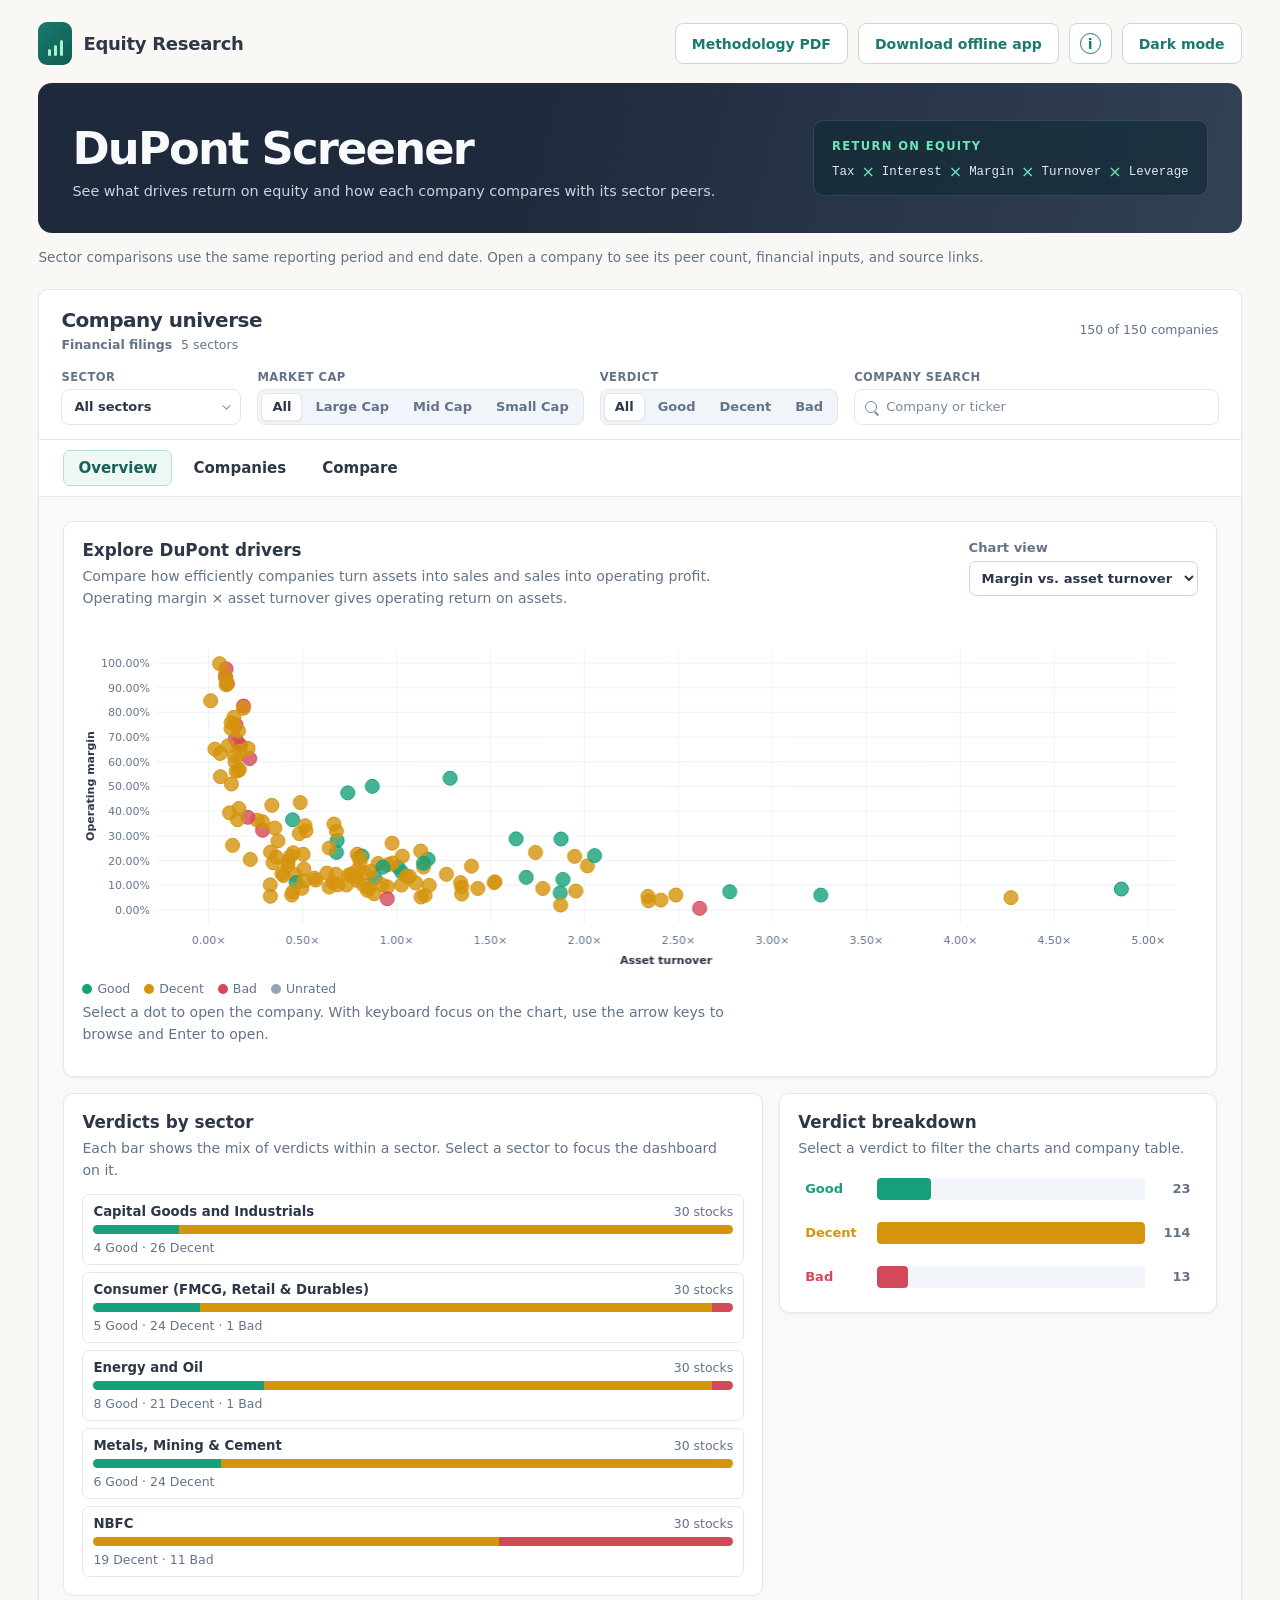
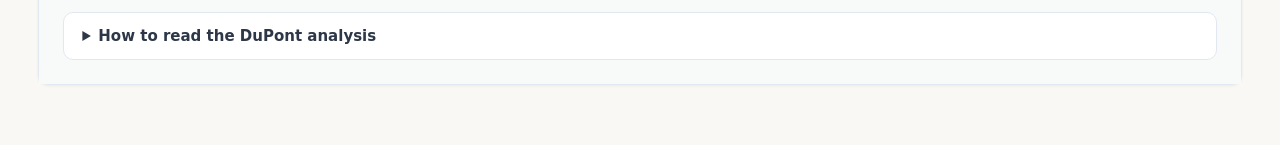
==== commit 2d33d7a8: "Publish interactive screener with dark mode and user guide to GitHub Pages" ====
--- a/DuPont-Screener.html
+++ b/DuPont-Screener.html
@@ -6,279 +6,440 @@
   <meta name="description" content="Explore five-factor DuPont analysis across 150 companies.">
   <link rel="icon" href="data:,">
   <title>DuPont Screener</title>
+  <script>
+    const themePreference = matchMedia("(prefers-color-scheme: dark)");
+    const themeKey = "dupont-theme";
+    let savedTheme;
+    try { savedTheme = localStorage.getItem(themeKey); } catch {}
+    document.documentElement.dataset.theme = savedTheme === "light" || savedTheme === "dark"
+      ? savedTheme : themePreference.matches ? "dark" : "light";
+  </script>
   <style>
 [data-testid="stHeader"] { background: transparent; height: 0; }
 [data-testid="stToolbar"], #MainMenu, footer { display: none !important; }
-[data-testid="stMainBlockContainer"] { max-width: 1500px; padding: 1.35rem 3rem 3rem; }
+[data-testid="stMainBlockContainer"] { max-width: 1380px; padding: 1.35rem clamp(14px, 3vw, 40px) 3rem; }
 [data-testid="stVerticalBlock"] { gap: .8rem; }
-[data-testid="stVerticalBlockBorderWrapper"] > div { background: #fff; border-radius: 14px; }
-[data-testid="stFileUploaderDropzone"] { padding: .48rem 1rem; border: 1px dashed #bfccd8; background: #f7f9fc; border-radius: 10px; }
-[data-testid="stFileUploaderDropzone"] button, [data-testid="stDownloadButton"] button { border-color: #d6e1eb; background: #fff; font-size: calc(.84rem + 2pt); font-weight: 600; }
-[data-testid="stFileUploaderDropzone"] button:hover, [data-testid="stDownloadButton"] button:hover { color: #087f71; border-color: #087f71; }
-[data-testid="stFileUploaderDropzone"] svg { color: #647a92; }
-.brand, .hero, .import-intro { font-family: Verdana, Arial, sans-serif; }
-.brand { display: flex; align-items: center; gap: 11px; font-weight: 700; font-size: calc(16px + 2pt); letter-spacing: -.015em; }
-.brand-mark { display: flex; width: 34px; height: 34px; border-radius: 9px; background: #0b2339; align-items: flex-end; justify-content: center; gap: 3px; padding-bottom: 9px; }
-.brand-mark i { display: block; background: #66e3c8; width: 3px; border-radius: 1px; height: 7px; }
+[data-testid="stVerticalBlockBorderWrapper"] > div { background: #fff; border-radius: 10px; }
+[data-testid="stMain"] { background: #faf8f4; }
+[data-testid="stFileUploaderDropzone"] { padding: .48rem 1rem; border: 1.5px dashed #d1d5db; background: #f7f9fc; border-radius: 10px; }
+[data-testid="stFileUploaderDropzone"] button, [data-testid="stDownloadButton"] button {
+  border: 1.5px solid #d1d5db; border-radius: 8px; background: #fff;
+  font-size: .875rem; font-weight: 600; color: #1a7a6d;
+  transition: border-color .12s;
+}
+[data-testid="stFileUploaderDropzone"] button:hover, [data-testid="stDownloadButton"] button:hover {
+  border-color: #1a7a6d; color: #15655a;
+}
+[data-testid="stFileUploaderDropzone"] svg { color: #94a3b8; }
+.brand, .hero, .import-intro { font-family: system-ui, -apple-system, "Segoe UI", Roboto, sans-serif; }
+.brand { display: flex; align-items: center; gap: 11px; font-weight: 700; font-size: 1.125rem; letter-spacing: -.015em; color: #2d3748; }
+.brand-mark {
+  display: flex; width: 34px; height: 34px; border-radius: 9px;
+  background: linear-gradient(135deg, #1a7a6d, #0f5c52);
+  align-items: flex-end; justify-content: center; gap: 3px; padding-bottom: 9px;
+}
+.brand-mark i { display: block; background: #a7f3d0; width: 3px; border-radius: 1.5px; height: 7px; }
 .brand-mark i:nth-child(2) { height: 11px; }
 .brand-mark i:nth-child(3) { height: 16px; }
-.hero { background: linear-gradient(103deg, #0c2036 38%, #103549 100%); color: #fff; position: relative; overflow: hidden; border-radius: 16px; min-height: 155px; display: flex; align-items: center; justify-content: space-between; gap: 28px; padding: 22px 34px; }
-.hero::before { content: ""; position: absolute; inset: 0 0 0 37%; opacity: .34; background-image: linear-gradient(#92d3c61f 1px, transparent 1px), linear-gradient(90deg, #92d3c61f 1px, transparent 1px); background-size: 23px 23px; mask-image: linear-gradient(90deg, transparent, black 65%); pointer-events: none; }
+.hero {
+  background: linear-gradient(103deg, #1e293b 38%, #334155 100%);
+  color: #fff; position: relative; overflow: hidden; border-radius: 14px;
+  min-height: 150px; display: flex; align-items: center; justify-content: space-between;
+  gap: 28px; padding: 24px 34px;
+}
+.hero::before {
+  content: ""; position: absolute; inset: 0 0 0 37%; opacity: .18;
+  background-image: linear-gradient(#1a7a6d1f 1px, transparent 1px), linear-gradient(90deg, #1a7a6d1f 1px, transparent 1px);
+  background-size: 23px 23px;
+  mask-image: linear-gradient(90deg, transparent, black 65%);
+  pointer-events: none;
+}
 .hero-copy, .hero-formula { position: relative; }
-.hero-kicker, .hero-formula-label { font-size: calc(.67rem + 2pt); font-weight: 700; letter-spacing: .15em; color: #8addcf; }
-.hero-kicker i { display: inline-block; width: 6px; height: 6px; border-radius: 50%; background: #6de0bf; margin-right: 5px; vertical-align: 2px; }
-.hero h1 { font-family: inherit; color: #f8fdff; font-size: clamp(calc(2.25rem + 2pt), calc(3.7vw + 2pt), calc(3.2rem + 2pt)); letter-spacing: -.055em; line-height: 1.03; margin: 9px 0 11px; padding: 0; }
-.hero p { color: #c8d9e6; font-size: calc(.91rem + 2pt); margin: 0; }
-.hero-formula { flex: 0 0 auto; padding: 15px 18px; background: #173a4de8; border: 1px solid #5b89966e; border-radius: 12px; }
+.hero-kicker, .hero-formula-label { font-size: .72rem; font-weight: 700; letter-spacing: .12em; color: #6ee7b7; }
+.hero-kicker i { display: inline-block; width: 6px; height: 6px; border-radius: 50%; background: #6ee7b7; margin-right: 5px; vertical-align: 2px; }
+.hero h1 {
+  font-family: inherit; color: #f8fafc;
+  font-size: clamp(2rem, 3.5vw, 2.8rem);
+  letter-spacing: -.04em; line-height: 1.05; margin: 8px 0 10px; padding: 0;
+}
+.hero p { color: #cbd5e1; font-size: .9rem; margin: 0; }
+.hero-formula { flex: 0 0 auto; padding: 14px 18px; background: rgba(15,40,50,.6); border: 1px solid rgba(100,160,150,.25); border-radius: 10px; }
 .factor-line { display: flex; flex-wrap: wrap; gap: 7px; align-items: center; margin-top: 8px; }
-.factor-line span { font-family: "Courier New", monospace; font-size: calc(.74rem + 2pt); color: #e0f6f3; }
-.factor-line b { color: #77b4b7; font-weight: 400; }
+.factor-line span { font-family: "SF Mono", "Cascadia Code", "Fira Code", monospace; font-size: .78rem; color: #e2e8f0; }
+.factor-line b { color: #6ee7b7; font-weight: 400; }
 .import-intro { display: flex; gap: 13px; align-items: center; }
-.import-intro strong { font-size: calc(.94rem + 2pt); }
-.import-intro p { font-size: calc(.78rem + 2pt); margin: 3px 0 0; color: #54667d; }
-.import-icon { display: grid; place-items: center; width: 37px; height: 37px; flex: 0 0 37px; font-size: calc(1.35rem + 2pt); color: #087f71; background: #e9f7f4; border-radius: 10px; }
+.import-intro strong { font-size: 1rem; }
+.import-intro p { font-size: .84rem; margin: 3px 0 0; color: #637389; }
+.import-icon { display: grid; place-items: center; width: 37px; height: 37px; flex: 0 0 37px; font-size: 1.3rem; color: #1a7a6d; background: #edf7f5; border-radius: 10px; }
 @media (max-width: 850px) {
   [data-testid="stMainBlockContainer"] { padding: 1.2rem 1rem 2rem; }
-  .hero { flex-wrap: wrap; padding: 24px; gap: 18px; }
+  .hero { flex-wrap: wrap; padding: 22px; gap: 18px; }
 }
 @media (max-width: 410px) {
   .hero-formula { flex: 1 1 100%; padding: 12px; }
 }
-
-[data-testid="stMainBlockContainer"] { max-width: 1190px; padding-inline: clamp(12px, 3vw, 34px); }
-[data-testid="stMain"] { background: #f4f1e7; }
-[data-testid="stMainBlockContainer"] > [data-testid="stVerticalBlock"] { gap: 12px; }
-.brand { color: #003366; font: bold calc(20px + 2pt) Georgia, "Times New Roman", serif; letter-spacing: 0; }
-.brand-mark { background: #dfe8f4; border: 2px outset #bac9dc; border-radius: 0; width: 28px; height: 27px; padding-bottom: 4px; }
-.brand-mark i { background: #003366; border-radius: 0; }
-.hero { color: #17233a; background: #fffdf4; border: 1px solid #7b8ba5; border-top: 7px solid #003366; border-radius: 0; min-height: 146px; padding: 18px 23px; }
-.hero::before { display: none; }
-.hero-kicker, .hero-formula-label { color: #003366; font: bold calc(10px + 2pt) Verdana, Arial, sans-serif; letter-spacing: .08em; }
-.hero-kicker i { width: 6px; height: 6px; background: #b88213; border-radius: 0; vertical-align: 1px; }
-.hero h1 { color: #003366; font: bold clamp(calc(2rem + 2pt), calc(4vw + 2pt), calc(3.15rem + 2pt))/1 Georgia, "Times New Roman", serif; letter-spacing: -.035em; }
-.hero p { color: #35445a; font-size: calc(.8rem + 2pt); line-height: 1.55; }
-.hero-formula { background: #e7edf6; border: 2px inset #bcc9db; border-radius: 0; }
-.factor-line span, .factor-line b { color: #003366; }
-.factor-line span { font-weight: 700; }
-[data-testid="stVerticalBlockBorderWrapper"] > div { background: #fffdf4; border: 1px solid #9aa9bc; border-radius: 0; }
-.import-icon { color: #003366; background: #e0e9f6; border: 2px outset #bfccde; border-radius: 0; }
-.import-intro strong { color: #003366; font: bold calc(18px + 2pt) Georgia, "Times New Roman", serif; }
-[data-testid="stFileUploaderDropzone"] { background: #f1f4f8; border: 1px dashed #7589a4; border-radius: 0; }
-[data-testid="stFileUploaderDropzone"] button, [data-testid="stDownloadButton"] button {
-  background: linear-gradient(#fff, #d8dce2);
-  border: 2px outset #bec6d2;
-  border-radius: 0;
-  color: #003399;
-  font-family: Verdana, Arial, sans-serif;
-}
-[data-testid="stFileUploaderDropzone"] button:hover, [data-testid="stDownloadButton"] button:hover { color: #002565; border-color: #aab7cb; text-decoration: underline; }
-[data-testid="stAlert"] > div, [data-testid="stExpander"] > details { border-radius: 0; }
+[data-testid="stAlert"] > div, [data-testid="stExpander"] > details { border-radius: 10px; }
 [data-testid="stAlert"] p, [data-testid="stExpander"] summary p,
 [data-testid="stFileUploaderDropzone"] small,
-[data-testid="stWidgetLabel"] p, [data-testid="stCaptionContainer"] p { font-size: calc(1em + 2pt); }
+[data-testid="stWidgetLabel"] p, [data-testid="stCaptionContainer"] p { font-size: calc(1em + 1pt); }
+
+/* ── DuPont Screener – Modern Research Dashboard ── */
 
 :host { display: block; min-width: 0; }
 .screen {
-  --ink: #172439; --muted: #53667f; --subtle: #687b91; --line: #e1e8f0;
-  --teal: #08796d; --teal-soft: #e9f7f4; --white: #fff;
-  color: var(--ink); font-family: Verdana, Arial, sans-serif; font-size: calc(14px + 2pt);
+  --ink: #2d3748; --muted: #637389; --subtle: #7a8a9e; --line: #e2e8f0;
+  --teal: #1a7a6d; --teal-hover: #15655a; --teal-soft: #edf7f5; --white: #fff;
+  --good: #16a07a; --decent: #d4940c; --bad: #d4495a; --unrated: #94a3b8;
+  --radius: 10px; --card-shadow: 0 1px 3px rgba(0,0,0,.06);
+  color: var(--ink); font-family: system-ui, -apple-system, "Segoe UI", Roboto, sans-serif; font-size: .9375rem;
   color-scheme: light;
+}
+[data-theme="dark"] .screen {
+  color-scheme: dark;
+  --ink: #e4eaf0; --muted: #afbdd0; --subtle: #9eafc4; --line: #3b4c5e;
+  --teal: #76dec7; --teal-hover: #a2f0df; --teal-soft: #223e41; --white: #1a2532;
+  --good: #4fcb9f; --bad: #ff8494; --decent: #f5c064;
+  --screen-recessed: #141e2a; --screen-raised: #253344;
+  --card-shadow: 0 1px 3px #080e166b;
 }
 .screen *, .screen *::before, .screen *::after { box-sizing: border-box; }
 .screen button, .screen input { font: inherit; color: inherit; }
 .screen button { cursor: pointer; }
-.screen button:focus-visible, .screen summary:focus-visible, .screen input:focus-visible, .table-wrap:focus-visible { outline: 2px solid #0c9584; outline-offset: 2px; }
-.stat-grid { display: grid; grid-template-columns: repeat(4, minmax(0, 1fr)); gap: 12px; margin-bottom: 15px; }
-.stat { background: var(--white); border: 1px solid var(--line); border-radius: 12px; padding: 11px 18px; display: grid; gap: 5px; }
-.stat-label { display: flex; align-items: center; gap: 7px; font-size: calc(12px + 2pt); color: var(--muted); font-weight: 650; }
-.dot { width: 7px; height: 7px; border-radius: 100%; background: #70839d; }
-.dot.good { background: #0b9970; }
-.dot.decent { background: #cf820f; }
-.dot.bad { background: #c54661; }
-.stat-number { font-size: calc(27px + 2pt); font-weight: 700; letter-spacing: -.04em; line-height: 1.08; font-variant-numeric: tabular-nums; }
-.universe { background: var(--white); border: 1px solid var(--line); border-radius: 14px; }
-.universe-heading { display: flex; gap: 12px; align-items: center; justify-content: space-between; padding: 16px 20px 10px; }
-.universe h2, .drawer h2 { margin: 0; font-size: calc(21px + 2pt); line-height: 1.15; letter-spacing: -.035em; }
-.dataset { display: flex; align-items: center; gap: 9px; flex-wrap: wrap; margin-top: 7px; color: var(--muted); font-size: calc(12px + 2pt); }
-.source-tag { font-weight: 650; max-width: 100%; overflow-wrap: anywhere; }
-.local-count { color: var(--muted); font-size: calc(12px + 2pt); text-align: right; white-space: nowrap; }
-.toolbar { display: flex; align-items: end; flex-wrap: wrap; gap: 12px 15px; padding: 3px 20px 13px; }
+.screen button:focus-visible, .screen summary:focus-visible, .screen input:focus-visible, .table-wrap:focus-visible { outline: 2px solid var(--teal); outline-offset: 2px; }
+
+/* ── Dashboard Charts Row ── */
+.verdict-breakdown, .scatter-panel {
+  background: var(--white); border: 1px solid var(--line); border-radius: var(--radius);
+  padding: 18px; box-shadow: var(--card-shadow);
+}
+
+/* Verdict bars */
+.verdict-bars { display: grid; gap: 10px; }
+.verdict-bar-row { display: grid; grid-template-columns: 62px 1fr 36px; align-items: center; gap: 10px; cursor: pointer; padding: 5px 6px; border-radius: 6px; border: 1.5px solid transparent; transition: background .12s; }
+.verdict-bar-row:hover { background: #f7f8fa; }
+.verdict-bar-row:focus-visible { outline: 2px solid var(--teal); outline-offset: 1px; }
+.verdict-bar-row[aria-pressed="true"] { border-color: var(--teal); background: var(--teal-soft); }
+.verdict-bar-label { font-size: .8125rem; font-weight: 650; }
+.verdict-bar-track { height: 22px; background: #f1f5f9; border-radius: 4px; overflow: hidden; }
+.verdict-bar-fill { height: 100%; border-radius: 4px; transition: width .3s ease; }
+.verdict-bar-fill.good { background: var(--good); }
+.verdict-bar-fill.decent { background: var(--decent); }
+.verdict-bar-fill.bad { background: var(--bad); }
+.verdict-bar-fill.unrated { background: var(--unrated); }
+.verdict-bar-count { font-size: .8125rem; font-weight: 700; font-variant-numeric: tabular-nums; text-align: right; color: var(--muted); }
+.clear-verdict-filter { border: none; background: none; color: var(--teal); font-size: .78rem; font-weight: 600; padding: 6px 0 0; cursor: pointer; text-align: left; }
+.clear-verdict-filter:hover { text-decoration: underline; }
+.clear-verdict-filter[hidden] { display: none; }
+
+/* Scatter plot */
+.scatter-wrap { position: relative; width: 100%; aspect-ratio: 2.4 / 1; min-height: 220px; }
+.scatter-canvas { width: 100%; height: 100%; display: block; }
+.scatter-tooltip {
+  position: absolute; pointer-events: none; z-index: 5;
+  background: #1e293bee; color: #f1f5f9; font-size: .78rem; line-height: 1.45;
+  padding: 8px 11px; border-radius: 7px; max-width: 210px; white-space: nowrap;
+  box-shadow: 0 4px 12px rgba(0,0,0,.2); transition: opacity .1s;
+}
+.scatter-tooltip[hidden] { display: none; }
+.scatter-tooltip .tt-ticker { font-weight: 700; color: #67e8f9; }
+.scatter-tooltip .tt-line { display: block; }
+.scatter-legend { display: flex; flex-wrap: wrap; gap: 14px; margin-top: 10px; font-size: .78rem; color: var(--muted); }
+.scatter-legend-item { display: flex; align-items: center; gap: 5px; }
+.scatter-legend-swatch { width: 10px; height: 10px; border-radius: 50%; flex: 0 0 10px; }
+
+/* ── Company List Card ── */
+.universe { background: var(--white); border: 1px solid var(--line); border-radius: var(--radius); box-shadow: var(--card-shadow); }
+.universe-heading { display: flex; gap: 12px; align-items: center; justify-content: space-between; padding: 18px 22px 12px; }
+.universe h2, .drawer h2 { margin: 0; font-size: 1.25rem; font-weight: 750; letter-spacing: -.025em; }
+.dataset { display: flex; align-items: center; gap: 9px; flex-wrap: wrap; margin-top: 5px; color: var(--muted); font-size: .78rem; }
+.source-tag { font-weight: 650; }
+.local-count { color: var(--muted); font-size: .78rem; text-align: right; white-space: nowrap; }
+
+/* Toolbar */
+.toolbar { display: flex; align-items: end; flex-wrap: wrap; gap: 12px 16px; padding: 6px 22px 14px; border-bottom: 1px solid var(--line); }
 .filter { display: grid; gap: 5px; min-width: 0; }
-.filter-label { display: block; font-size: calc(11px + 2pt); font-weight: 700; color: #4b5c73; }
-.sector-picker { position: relative; width: 174px; }
-.sector-picker summary { list-style: none; display: flex; align-items: center; justify-content: space-between; gap: 9px; padding: 0 10px; height: 34px; border: 1px solid #dbe4ed; border-radius: 7px; font-size: calc(12px + 2pt); font-weight: 600; cursor: pointer; }
+.filter-label { display: block; font-size: .72rem; font-weight: 700; color: var(--muted); text-transform: uppercase; letter-spacing: .04em; }
+.sector-picker { position: relative; width: 180px; }
+.sector-picker summary {
+  list-style: none; display: flex; align-items: center; justify-content: space-between; gap: 9px;
+  padding: 0 12px; height: 36px; border: 1.5px solid var(--line); border-radius: 8px;
+  font-size: .8125rem; font-weight: 600; cursor: pointer; background: var(--white);
+  transition: border-color .12s;
+}
+.sector-picker summary:hover { border-color: var(--teal); }
 .sector-picker summary::-webkit-details-marker { display: none; }
 #sector-summary { text-overflow: ellipsis; overflow: hidden; white-space: nowrap; }
-.caret { width: 6px; height: 6px; flex: 0 0 6px; border-right: 1.4px solid #5b7088; border-bottom: 1.4px solid #5b7088; transform: rotate(45deg) translateY(-2px); }
-.sector-menu { position: absolute; z-index: 3; top: calc(100% + 7px); left: 0; width: min(255px, 75vw); max-height: 258px; overflow: auto; background: var(--white); border: 1px solid #dbe4ed; border-radius: 8px; padding: 6px; box-shadow: 0 10px 24px #142b4221; }
-.sector-option { display: flex; align-items: center; gap: 8px; padding: 7px 5px; font-size: calc(12px + 2pt); cursor: pointer; }
-.sector-option:hover { background: #f4f8fa; }
+.caret { width: 6px; height: 6px; flex: 0 0 6px; border-right: 1.5px solid var(--subtle); border-bottom: 1.5px solid var(--subtle); transform: rotate(45deg) translateY(-2px); }
+.sector-menu {
+  position: absolute; z-index: 3; top: calc(100% + 6px); left: 0;
+  width: min(260px, 80vw); max-height: 270px; overflow: auto;
+  background: var(--white); border: 1.5px solid var(--line); border-radius: 10px;
+  padding: 6px; box-shadow: 0 12px 28px rgba(0,0,0,.1);
+}
+.sector-option { display: flex; align-items: center; gap: 8px; padding: 7px 8px; font-size: .8125rem; cursor: pointer; border-radius: 6px; }
+.sector-option:hover { background: var(--teal-soft); }
 .sector-option input { accent-color: var(--teal); }
-.clear-sectors { width: 100%; text-align: left; border: 0; background: #f3f7f9; border-radius: 4px; padding: 7px 8px; }
-.segments { display: flex; min-height: 34px; padding: 2px; gap: 1px; align-items: stretch; background: #f2f5f8; border: 1px solid #e1e8ef; border-radius: 8px; }
-.segments button { border: 1px solid transparent; border-radius: 6px; background: transparent; padding: 3px 9px; color: #4c6078; font-weight: 600; font-size: calc(12px + 2pt); white-space: nowrap; }
+.clear-sectors { width: 100%; text-align: left; border: 0; background: #f1f5f9; border-radius: 6px; padding: 7px 10px; font-weight: 600; font-size: .8125rem; }
+.clear-sectors:hover { background: var(--teal-soft); color: var(--teal); }
+.segments { display: flex; min-height: 36px; padding: 3px; gap: 2px; align-items: stretch; background: #f1f5f9; border: 1px solid var(--line); border-radius: 8px; }
+.segments button {
+  border: 1px solid transparent; border-radius: 6px; background: transparent;
+  padding: 4px 10px; color: var(--muted); font-weight: 600; font-size: .8125rem; white-space: nowrap;
+  transition: color .12s, background .12s;
+}
 .segments button:hover { color: var(--teal); }
-.segments button[aria-pressed="true"] { border-color: #dbe5ed; background: var(--white); color: #16364a; box-shadow: 0 1px 2px #182a3f12; }
-.search { flex: 1 1 170px; margin-left: auto; }
-.search-field { display: flex; align-items: center; gap: 9px; min-height: 34px; border: 1px solid #dbe4ed; border-radius: 7px; padding: 0 9px; }
-.search-field input { min-width: 0; width: 100%; border: 0; background: transparent; padding: 5px 0; font-size: calc(12px + 2pt); }
+.segments button[aria-pressed="true"] { border-color: var(--line); background: var(--white); color: var(--ink); box-shadow: 0 1px 2px rgba(0,0,0,.06); }
+.search { flex: 1 1 180px; margin-left: auto; }
+.search-field {
+  display: flex; align-items: center; gap: 9px; min-height: 36px;
+  border: 1.5px solid var(--line); border-radius: 8px; padding: 0 10px; background: var(--white);
+  transition: border-color .12s, box-shadow .12s;
+}
+.search-field input { min-width: 0; width: 100%; border: 0; background: transparent; padding: 5px 0; font-size: .8125rem; }
 .search-field input:focus-visible { outline: none; }
-.search-field:focus-within { border-color: #0c9584; box-shadow: 0 0 0 1px #0c9584; }
+.search-field:focus-within { border-color: var(--teal); box-shadow: 0 0 0 2px rgba(26,122,109,.15); }
 .search-field input::placeholder { color: var(--subtle); }
-.magnifier { width: 10px; height: 10px; border: 1.4px solid #5b7088; border-radius: 50%; position: relative; margin: 0 2px 2px 0; flex: 0 0 10px; }
-.magnifier::after { content: ""; position: absolute; background: #5b7088; width: 5px; height: 1.4px; left: 7px; top: 7px; transform: rotate(45deg); transform-origin: left; }
+.magnifier { width: 12px; height: 12px; border: 1.5px solid var(--subtle); border-radius: 50%; position: relative; flex: 0 0 12px; }
+.magnifier::after { content: ""; position: absolute; background: var(--subtle); width: 5px; height: 1.5px; left: 9px; top: 9px; transform: rotate(45deg); transform-origin: left; }
+
+/* ── Table ── */
 .table-wrap { width: 100%; overflow-x: auto; }
-table { width: 100%; min-width: 970px; border-collapse: collapse; text-align: left; }
-thead { background: #f2f6f9; }
-th { font-size: calc(11px + 2pt); color: #445972; font-weight: 700; white-space: nowrap; padding: 11px 10px; border-block: 1px solid var(--line); }
-th button { padding: 0; border: 0; background: none; font-weight: inherit !important; }
+table { width: 100%; min-width: 980px; border-collapse: collapse; text-align: left; }
+thead { background: #f7f9fb; }
+th { font-size: .75rem; color: var(--muted); font-weight: 700; white-space: nowrap; padding: 11px 12px; border-bottom: 2px solid var(--line); text-transform: uppercase; letter-spacing: .03em; }
+th button { padding: 0; border: 0; background: none; font-weight: inherit !important; text-transform: inherit; letter-spacing: inherit; }
 th button:hover { color: var(--teal); }
 th[aria-sort="descending"] button::after { content: " ↓"; color: var(--teal); }
 th[aria-sort="ascending"] button::after { content: " ↑"; color: var(--teal); }
-td { padding: 9px 10px; border-bottom: 1px solid #edf1f5; font-size: calc(12px + 2pt); }
-tr[data-index] { cursor: pointer; }
-tr[data-index]:hover, tr[data-index]:focus-within { background: #f5fbfa; }
-th:first-child, td:first-child { padding-left: 20px; }
-th:last-child, td:last-child { padding-right: 20px; }
+td { padding: 10px 12px; border-bottom: 1px solid #f1f4f8; font-size: .84rem; }
+tr[data-index] { cursor: pointer; transition: background .1s; }
+tr[data-index]:hover, tr[data-index]:focus-within { background: var(--teal-soft); }
+th:first-child, td:first-child { padding-left: 22px; }
+th:last-child, td:last-child { padding-right: 22px; }
 .numeric { text-align: right; white-space: nowrap; font-variant-numeric: tabular-nums; }
-.roe { font-weight: 720; color: #103f4d; }
-.company-cell { min-width: 138px; }
-.company-name { display: block; text-align: left; padding: 0; font-weight: 700 !important; border: 0; background: none; }
+.roe { font-weight: 720; color: #0f4c56; }
+.company-cell { min-width: 150px; }
+.company-name { display: block; text-align: left; padding: 0; font-weight: 700 !important; border: 0; background: none; color: var(--ink); }
 .company-name:hover { color: var(--teal); text-decoration: underline; }
-.ticker { display: block; margin-top: 2px; font: calc(10px + 2pt) "Courier New", monospace; color: var(--subtle); }
-.sector-cell { min-width: 97px; color: #475d76; }
-.cap-label { color: #4b5f77; white-space: nowrap; }
+.ticker { display: block; margin-top: 2px; font: .72rem/1.2 "SF Mono", "Cascadia Code", "Fira Code", monospace; color: var(--subtle); }
+.sector-cell { min-width: 100px; color: var(--muted); }
+.cap-label { color: var(--muted); white-space: nowrap; }
 .verdict-cell { white-space: nowrap; }
-.verdict-note { display: block; margin-top: 3px; font-size: calc(10px + 2pt); color: #a02b45; }
-.row-arrow { margin-left: 8px; color: #647a92; font-size: calc(15px + 2pt); }
-.badge { display: inline-block; padding: 4px 9px; border-radius: 99px; font-size: calc(10px + 2pt); line-height: 1.05; font-weight: 750; color: #455a74; background: #edf2f7; white-space: nowrap; }
-.badge.good, .badge.optimal { background: #e4f6ec; color: #116947; }
-.badge.decent { background: #fff1d8; color: #854b09; }
-.badge.bad, .badge.warning { background: #fce9ed; color: #a02b45; }
+.verdict-note { display: block; margin-top: 3px; font-size: .7rem; color: var(--bad); }
+.row-arrow { margin-left: 8px; color: #b0bec5; font-size: 1rem; transition: color .12s; }
+tr[data-index]:hover .row-arrow { color: var(--teal); }
+
+/* Badges */
+.badge { display: inline-block; padding: 4px 10px; border-radius: 99px; font-size: .7rem; line-height: 1.1; font-weight: 700; color: var(--muted); background: #f1f5f9; white-space: nowrap; }
+.badge.good, .badge.optimal { background: #dcfce7; color: #166534; }
+.badge.decent { background: #fef3c7; color: #92400e; }
+.badge.bad, .badge.warning { background: #fee2e2; color: #991b1b; }
+
+/* Empty state */
 .empty { height: 100px; text-align: center; color: var(--muted); }
-.pagination { padding: 12px 20px; display: flex; align-items: center; justify-content: space-between; gap: 10px; color: var(--muted); font-size: calc(12px + 2pt); }
+
+/* Pagination */
+.pagination { padding: 14px 22px; display: flex; align-items: center; justify-content: space-between; gap: 10px; color: var(--muted); font-size: .8125rem; border-top: 1px solid var(--line); }
 .pagination div { display: flex; align-items: center; gap: 10px; }
-.pagination button { border: 1px solid #dbe4ed; border-radius: 6px; padding: 5px 9px; background: var(--white); font-weight: 600; }
+.pagination button { border: 1.5px solid var(--line); border-radius: 8px; padding: 6px 12px; background: var(--white); font-weight: 600; transition: border-color .12s, color .12s; }
 .pagination button:hover:not(:disabled) { border-color: var(--teal); color: var(--teal); }
-.pagination button:disabled { opacity: .5; cursor: default; }
-.drawer { width: min(1200px, calc(100% - 32px)); max-height: calc(100dvh - 32px); margin: auto auto 16px; padding: 0; border: 1px solid #dbe4ed; border-radius: 16px; background: #f6f9fb; color: var(--ink); box-shadow: 0 24px 85px #0b1e4166; }
-.drawer::backdrop { background: #12243799; }
-.drawer-content { padding: 23px; }
-.drawer-top { display: flex; align-items: flex-start; gap: 15px; justify-content: space-between; }
-.drawer h2 { font-size: calc(29px + 2pt); margin-top: 6px; }
-.company-meta { color: var(--muted); font-size: calc(12px + 2pt); font-weight: 650; }
-.close { border: 1px solid var(--line); border-radius: 7px; background: var(--white); width: 32px; height: 32px; font-size: calc(21px + 2pt) !important; line-height: 1; }
-.analysis-summary { display: flex; flex-wrap: wrap; align-items: center; justify-content: space-between; gap: 16px 20px; margin: 16px 0; padding: 14px; border: 1px solid var(--line); border-radius: 10px; background: var(--white); }
+.pagination button:disabled { opacity: .45; cursor: default; }
+
+/* ── Drawer / Company Details ── */
+.drawer { width: min(1200px, calc(100% - 32px)); max-height: calc(100dvh - 32px); margin: auto auto 16px; padding: 0; border: 1px solid var(--line); border-radius: 16px; background: #fafbfc; color: var(--ink); box-shadow: 0 24px 64px rgba(0,0,0,.18); }
+.drawer::backdrop { background: rgba(30,41,59,.55); }
+.drawer-content { padding: 24px; }
+.drawer-top { display: flex; align-items: flex-start; gap: 16px; justify-content: space-between; }
+.drawer h2 { font-size: 1.6rem; margin-top: 4px; }
+.company-meta { color: var(--muted); font-size: .78rem; font-weight: 650; }
+.close { border: 1.5px solid var(--line); border-radius: 8px; background: var(--white); width: 34px; height: 34px; font-size: 1.25rem; line-height: 1; display: grid; place-items: center; transition: border-color .12s; }
+.close:hover { border-color: var(--teal); color: var(--teal); }
+.analysis-summary { display: flex; flex-wrap: wrap; align-items: center; justify-content: space-between; gap: 16px 24px; margin: 18px 0; padding: 16px; border: 1px solid var(--line); border-radius: var(--radius); background: var(--white); }
 .rule-heading { display: flex; flex-wrap: wrap; align-items: center; gap: 8px; }
-.rule-reason { color: var(--muted); font-size: calc(12px + 2pt); line-height: 1.5; margin: 7px 0 0; max-width: 62ch; }
-.headline-metrics { display: flex; flex-wrap: wrap; gap: 17px; }
+.rule-reason { color: var(--muted); font-size: .8125rem; line-height: 1.55; margin: 7px 0 0; max-width: 62ch; }
+.headline-metrics { display: flex; flex-wrap: wrap; gap: 18px; }
 .headline-metrics div { display: grid; gap: 3px; }
-.headline-metrics span { color: var(--muted); font-size: calc(11px + 2pt); }
-.headline-metrics b { font-size: calc(16px + 2pt); font-variant-numeric: tabular-nums; }
-.ratio-grid { display: grid; grid-template-columns: repeat(5, minmax(0, 1fr)); gap: 10px; }
-.ratio-card { padding: 13px; background: var(--white); border: 1px solid var(--line); border-radius: 10px; display: flex; flex-direction: column; min-width: 0; }
+.headline-metrics span { color: var(--muted); font-size: .72rem; font-weight: 600; }
+.headline-metrics b { font-size: 1rem; font-variant-numeric: tabular-nums; }
+.ratio-grid { display: grid; grid-template-columns: repeat(5, minmax(0, 1fr)); gap: 12px; }
+.ratio-card { padding: 16px; background: var(--white); border: 1px solid var(--line); border-radius: var(--radius); display: flex; flex-direction: column; min-width: 0; box-shadow: var(--card-shadow); }
 .ratio-heading { display: flex; align-items: flex-start; justify-content: space-between; gap: 4px; flex-wrap: wrap; }
-.ratio-card h3 { margin: 0; font-size: calc(12px + 2pt); }
-.ratio-card .badge { padding: 4px 6px; }
-.ratio-value { font-size: calc(25px + 2pt); font-weight: 750; font-variant-numeric: tabular-nums; letter-spacing: -.035em; margin-top: 9px; overflow-wrap: anywhere; }
-.median, .ratio-description, .diagnostic { font-size: calc(12px + 2pt); line-height: 1.45; }
-.median { min-height: 32px; color: var(--muted); margin: 1px 0 5px; }
+.ratio-card h3 { margin: 0; font-size: .8125rem; }
+.ratio-card .badge { padding: 3px 7px; }
+.ratio-value { font-size: 1.5rem; font-weight: 750; font-variant-numeric: tabular-nums; letter-spacing: -.035em; margin-top: 8px; overflow-wrap: anywhere; }
+.median, .ratio-description, .diagnostic { font-size: .78rem; line-height: 1.5; }
+.median { min-height: 32px; color: var(--muted); margin: 2px 0 5px; }
 .band { display: block; color: var(--teal); font-weight: 700; }
 .ratio-description { color: var(--muted); margin: 4px 0 9px; }
-.diagnostic { color: #243d54; padding: 8px; background: #f0f6f8; border-radius: 6px; margin: auto 0 0; }
-.quartiles { display: grid; grid-template-columns: repeat(3, minmax(0, 1fr)); gap: 3px; margin-top: 9px; padding-top: 7px; border-top: 1px solid var(--line); font-variant-numeric: tabular-nums; }
-.quartiles small, .quartiles b { display: block; font-size: calc(10px + 2pt); overflow-wrap: anywhere; }
+.diagnostic { color: #334155; padding: 10px; background: #f1f5f9; border-radius: 8px; margin: auto 0 0; }
+.quartiles { display: grid; grid-template-columns: repeat(3, minmax(0, 1fr)); gap: 3px; margin-top: 10px; padding-top: 8px; border-top: 1px solid var(--line); font-variant-numeric: tabular-nums; }
+.quartiles small, .quartiles b { display: block; font-size: .7rem; overflow-wrap: anywhere; }
 .quartiles small { color: var(--muted); }
-.row-notes { color: var(--muted); font-size: calc(12px + 2pt); }
+
+/* ── Peer Comparison Table in Drawer ── */
+.peer-comparison { margin: 18px 0 0; }
+.peer-comparison h3 { font-size: .875rem; font-weight: 700; margin: 0 0 10px; }
+.peer-table { width: 100%; border-collapse: collapse; font-size: .8125rem; }
+.peer-table th, .peer-table td { padding: 8px 12px; text-align: left; border-bottom: 1px solid var(--line); }
+.peer-table thead th { font-size: .72rem; font-weight: 700; color: var(--muted); text-transform: uppercase; letter-spacing: .04em; background: #f7f9fb; }
+.peer-table .numeric { text-align: right; font-variant-numeric: tabular-nums; }
+.peer-table .factor-label { font-weight: 600; }
+.peer-table .company-val { font-weight: 700; }
+.peer-table .above-median { color: var(--good); }
+.peer-table .below-median { color: var(--bad); }
+.peer-table .no-benchmark { color: var(--subtle); font-style: italic; }
+
+/* Notes / filing */
+.row-notes { color: var(--muted); font-size: .8125rem; }
 .row-notes ul { margin: 5px 0 0; padding-left: 18px; }
-.source-row { margin: 12px 0 0; }
+.source-row { margin: 14px 0 0; }
+.filing-period { display: block; color: var(--muted); font-size: .72rem; font-weight: 400; }
+.filing-period { margin-top: 3px; }
+.ratio-value .ratio-decimal { letter-spacing: 0; }
+.ratio-decimal, .filing-period { display: block; color: var(--muted); font-size: .7rem; font-weight: 400; }
+.filing-sources { display: flex; flex-wrap: wrap; gap: 12px; }
+.filing-sources a { color: var(--teal); text-decoration: underline; }
+.filing-sources a:hover { color: var(--teal-hover); }
+.filing-inputs { display: grid; grid-template-columns: repeat(auto-fit, minmax(130px, 1fr)); gap: 8px; margin: 6px 0 12px; }
+.filing-inputs > div { padding: 10px; background: #f7f9fb; border-radius: 8px; }
+.filing-inputs dd { margin: 4px 0 0; color: var(--ink); font-weight: 700; font-variant-numeric: tabular-nums; }
+
+/* ── Responsive ── */
+@media (max-width: 1100px) {
+  .dashboard-charts { grid-template-columns: 1fr; }
+  .scatter-wrap { aspect-ratio: 2 / 1; }
+}
 @media (max-width: 950px) {
   .ratio-grid { grid-template-columns: repeat(3, minmax(0, 1fr)); }
 }
 @media (max-width: 640px) {
   .stat-grid { grid-template-columns: repeat(2, minmax(0, 1fr)); gap: 8px; }
-  .universe-heading, .toolbar, .pagination { padding-inline: 12px; }
+  .dashboard-charts { gap: 10px; }
+  .universe-heading, .toolbar, .pagination { padding-inline: 14px; }
   .filter.search { flex-basis: 100%; }
   .local-count { white-space: normal; }
   .ratio-grid { grid-template-columns: repeat(2, minmax(0, 1fr)); }
-  .drawer-content { padding: 14px; }
+  .drawer-content { padding: 16px; }
+  .scatter-wrap { aspect-ratio: 1.4 / 1; min-height: 180px; }
+  .verdict-bars { grid-template-columns: 1fr; }
+  .segments { flex-wrap: wrap; }
 }
 @media (max-width: 380px) {
   .ratio-grid { grid-template-columns: minmax(0, 1fr); }
 }
 
-.screen {
-  --ink: #17233a; --muted: #45516a; --subtle: #506078; --line: #a5b2c3;
-  --teal: #003399; --teal-soft: #e7edf7; --white: #fffdf5;
-}
-.screen button:focus-visible, .screen summary:focus-visible, .table-wrap:focus-visible { outline-color: #003399; }
-.stat, .universe, .sector-menu, .drawer, .analysis-summary, .ratio-card, .diagnostic { border-radius: 0; }
-.stat { padding: 0; gap: 0; }
-.stat-label { padding: 6px 10px; color: #fff; background: #003366; }
-.dot { border-radius: 0; background: #d3def0; }
-.dot.good { background: #76c39a; }
-.dot.decent { background: #f2c26f; }
-.dot.bad { background: #f1a0b0; }
-.stat-number { padding: 8px 10px; color: #003366; font: bold calc(25px + 2pt) "Courier New", monospace; }
-.universe-heading { background: #003366; color: #fff; }
-.universe h2, .drawer h2 { font-family: Georgia, "Times New Roman", serif; letter-spacing: 0; }
-.dataset, .local-count { color: #e2ebf7; }
-.toolbar { padding-top: 12px; background: #e8edf5; border-bottom: 1px solid #8597b1; }
-.filter-label { color: #003366; }
-.sector-picker summary, .segments button, .pagination button, .close {
-  color: #003399;
-  background: linear-gradient(#fff, #dce2eb);
-  border: 2px outset #bcc7d6;
-  border-radius: 0;
-}
-.segments { padding: 0; gap: 2px; border: 0; border-radius: 0; background: transparent; }
-.segments button[aria-pressed="true"] { background: #cfdcf0; border: 2px inset #a0b2ce; box-shadow: none; }
-.clear-sectors, .search-field { border-radius: 0; }
-.search-field { background: #fff; border: 2px inset #bcc7d6; }
-.search-field:focus-within { border-color: #003399; box-shadow: none; }
-.sector-menu { box-shadow: 3px 3px #21375326; }
-thead { background: #dbe5f3; }
-th { color: #003366; border-right: 1px solid #b7c4d7; }
-td { border-right: 1px solid #d9dfe8; border-bottom-color: #d2d9e3; }
-tbody tr:nth-child(even) { background: #eff3f9; }
-tbody tr[data-index]:hover, tbody tr[data-index]:focus-within { background: #fff3c6; }
-.company-name { color: #003399 !important; text-decoration: underline; }
-.numeric, .ratio-value, .quartiles b, .headline-metrics b { font-family: "Courier New", monospace; }
-.roe { color: #003366; }
-.badge { border: 1px solid currentColor; border-radius: 0; }
-.pagination { background: #e8edf5; }
-.drawer { background: #f4f1e7; box-shadow: 5px 5px #07172a88; }
-.drawer-top { margin: -23px -23px 0; padding: 14px 23px; color: #fff; background: #003366; }
-.company-meta { color: #e2ebf7; }
-.ratio-card { border-top: 4px solid #003366; }
-.diagnostic { background: #edf1f8; }
-.ratio-decimal, .filing-period { display: block; color: var(--muted); font-size: calc(10px + 2pt); font-weight: 400; }
-.filing-period { margin-top: 3px; }
-.ratio-value .ratio-decimal { letter-spacing: 0; }
-.filing-sources { display: flex; flex-wrap: wrap; gap: 12px; }
-.filing-sources a { color: #003399; text-decoration: underline; }
-.filing-inputs { display: grid; grid-template-columns: repeat(auto-fit, minmax(120px, 1fr)); gap: 6px; margin: 6px 0 12px; }
-.filing-inputs > div { padding: 8px; background: #e8edf5; }
-.filing-inputs dd { margin: 3px 0 0; color: #003366; font: bold 1em "Courier New", monospace; }
-@media (max-width: 640px) {
-  .drawer-top { margin: -14px -14px 0; padding-inline: 14px; }
-  .segments { flex-wrap: wrap; }
+.view-nav { display: flex; flex-wrap: wrap; gap: 6px; padding: 10px clamp(14px, 2.3vw, 24px); border-bottom: 1px solid var(--line); }
+.view-nav button, .screen .reset-filters { border: 1px solid transparent; background: transparent; padding: 8px 14px; border-radius: 7px; font-weight: 650; }
+.view-nav button:hover, .screen .reset-filters:hover { background: #f4f7f8; }
+.view-nav button[aria-pressed="true"] { background: var(--teal-soft); color: #146256; border-color: #b9ddd6; }
+.screen .reset-filters { color: #146256; white-space: nowrap; }
+.screen [data-panel][hidden], .screen .reset-filters[hidden] { display: none; }
+[data-panel="overview"], [data-panel="compare"] { padding: clamp(12px, 2.3vw, 24px); background: #f8faf9; }
+[data-panel] h3 { margin: 0; font-size: 1.05rem; color: var(--ink); }
+.chart-heading { display: flex; flex-wrap: wrap; justify-content: space-between; align-items: start; gap: 12px 30px; }
+.chart-heading > div { flex: 1 1 320px; }
+.chart-description { margin: 6px 0 12px; max-width: 72ch; color: var(--muted); font-size: .88rem; line-height: 1.55; }
+.chart-control { display: grid; gap: 6px; color: var(--muted); font-size: .82rem; font-weight: 650; min-width: 0; }
+.chart-control select { border: 1px solid #cbd5e1; background: #fff; border-radius: 7px; color: var(--ink); min-width: 0; max-width: 100%; padding: 8px; font: inherit; }
+.chart-control select:focus-visible, .scatter-canvas:focus-visible { outline: 2px solid var(--teal); outline-offset: 2px; }
+.scatter-wrap { min-height: 234px; max-height: 340px; margin-top: 10px; }
+.overview-summary { display: grid; grid-template-columns: minmax(0, 1.6fr) minmax(260px, 1fr); gap: 16px; margin-top: 16px; align-items: start; }
+.sector-panel, .chart-guide, .comparison-factor, .comparison-company { border: 1px solid var(--line); background: #fff; border-radius: var(--radius); }
+.sector-panel { padding: 18px; }
+.sector-chart { display: grid; gap: 7px; }
+.screen .sector-bar { display: grid; gap: 6px; text-align: left; padding: 9px 10px; background: #fff; border: 1px solid var(--line); border-radius: 7px; width: 100%; }
+.screen .sector-bar:hover, .screen .sector-bar[aria-pressed="true"] { background: var(--teal-soft); border-color: #a8cec7; }
+.sector-bar-heading { display: flex; flex-wrap: wrap; justify-content: space-between; gap: 4px 12px; font-size: .83rem; }
+.sector-bar-heading > span, .sector-detail { color: var(--muted); font-size: .78rem; }
+.sector-track { display: flex; min-height: 9px; border-radius: 8px; overflow: hidden; background: #edf1f4; }
+.chart-guide { margin-top: 16px; padding: 14px 18px; }
+.chart-guide summary, .drawer-section summary { cursor: pointer; font-weight: 700; }
+.chart-guide dl { display: grid; grid-template-columns: repeat(auto-fit, minmax(min(100%, 250px), 1fr)); gap: 12px 22px; }
+.chart-guide dt { font-weight: 700; }
+.chart-guide dd { margin: 3px 0 0; color: var(--muted); line-height: 1.5; }
+.comparison-pickers, .comparison-headings { display: grid; grid-template-columns: repeat(2, minmax(0, 1fr)); gap: 12px; }
+.comparison-results { display: grid; gap: 10px; margin-top: 16px; }
+.comparison-company, .comparison-factor { padding: 12px; }
+.comparison-company { display: flex; align-items: baseline; flex-wrap: wrap; gap: 6px 10px; }
+.comparison-company > span:last-child { width: 100%; color: var(--muted); font-size: .8rem; overflow-wrap: anywhere; }
+.comparison-factor h4 { margin: 0 0 6px; }
+.comparison-bar-row { display: grid; grid-template-columns: minmax(50px, 92px) minmax(50px, 1fr) auto; align-items: center; gap: 10px; min-height: 30px; }
+.comparison-ticker { overflow-wrap: anywhere; font-size: .76rem; font-weight: 650; }
+.comparison-track { position: relative; height: 10px; border-radius: 7px; overflow: hidden; background: #eef2f5; }
+.comparison-track span { position: absolute; top: 0; bottom: 0; }
+.comparison-a { background: #1a7a6d; }
+.comparison-b { background: #516c99; }
+.comparison-value { text-align: right; min-width: 75px; font-variant-numeric: tabular-nums; font-weight: 650; }
+.comparison-period, .comparison-empty { margin: 0; color: var(--muted); font-size: .88rem; }
+.drawer-section { margin-top: 16px; padding: 13px; background: #fff; border: 1px solid var(--line); border-radius: var(--radius); }
+.drawer-section[open] summary { margin-bottom: 12px; }
+.drawer .ratio-grid { grid-template-columns: repeat(auto-fit, minmax(min(100%, 210px), 1fr)); }
+[data-theme="dark"] :is(.chart-control select, .sector-panel, .chart-guide, .comparison-factor, .comparison-company, .screen .sector-bar, .drawer-section) {
+  background: var(--white);
+  border-color: var(--line);
+}
+[data-theme="dark"] :is([data-panel="overview"], [data-panel="compare"], .drawer) { background: var(--screen-recessed); }
+[data-theme="dark"] .drawer::backdrop { background: #080e16bb; }
+[data-theme="dark"] :is(.verdict-bar-row:hover, .verdict-bar-track, .clear-sectors, .segments, thead, .peer-table thead th, .badge, .diagnostic, .filing-inputs > div, .view-nav button:hover, .screen .reset-filters:hover, .sector-track, .comparison-track) {
+  background: var(--screen-raised);
+}
+[data-theme="dark"] :is(.verdict-bar-row[aria-pressed="true"], .view-nav button[aria-pressed="true"], .screen .sector-bar:hover, .screen .sector-bar[aria-pressed="true"], .clear-sectors:hover) {
+  background: var(--teal-soft);
+  border-color: var(--teal);
+}
+[data-theme="dark"] :is(.roe, .view-nav button[aria-pressed="true"], .screen .reset-filters) { color: var(--teal); }
+[data-theme="dark"] .diagnostic { color: var(--ink); }
+[data-theme="dark"] td { border-bottom-color: var(--line); }
+[data-theme="dark"] .badge:is(.good, .optimal) { background: #203d35; color: #9be9c6; }
+[data-theme="dark"] .badge.decent { background: #443722; color: #ffdb90; }
+[data-theme="dark"] .badge:is(.bad, .warning) { background: #482c38; color: #ffb3bd; }
+[data-theme="dark"] .comparison-a { background: #4fcb9f; }
+[data-theme="dark"] .comparison-b { background: #a1b8ed; }
+@media (max-width: 750px) {
+  .overview-summary { grid-template-columns: 1fr; }
+  .chart-heading .chart-control { flex: 1 1 220px; }
 }
 
 html { color-scheme: light; }
-body { margin: 0; background: #f4f1e7; color: #17233a; }
-.web-app { max-width: 1320px; margin: auto; padding: 22px clamp(12px, 3vw, 34px) 42px; }
-.web-header { display: flex; align-items: center; justify-content: space-between; gap: 12px; flex-wrap: wrap; margin-bottom: 14px; }
-.web-actions { display: flex; flex-wrap: wrap; gap: 8px; }
+body { margin: 0; background: #faf8f4; color: #2d3748; font-family: system-ui, -apple-system, "Segoe UI", Roboto, sans-serif; }
+.web-app { max-width: 1380px; margin: auto; padding: 22px clamp(14px, 3vw, 40px) 60px; }
+.web-header { display: flex; align-items: center; justify-content: space-between; gap: 12px; flex-wrap: wrap; margin-bottom: 18px; }
+.web-actions { display: flex; flex-wrap: wrap; gap: 10px; }
 .guide-link {
-  display: inline-block; padding: 8px 13px; border: 2px outset #bec6d2;
-  background: linear-gradient(#fff, #d8dce2); color: #003399;
-  font: 700 calc(.84rem + 2pt) Verdana, Arial, sans-serif;
-}
-.guide-link:focus-visible { outline: 2px solid #003399; outline-offset: 2px; }
+  display: inline-flex; align-items: center; gap: 6px; padding: 9px 16px;
+  border: 1.5px solid #d1d5db; border-radius: 8px;
+  background: #fff; color: #1a7a6d; font-weight: 600; font-size: .875rem;
+  text-decoration: none; transition: border-color .15s, box-shadow .15s;
+}
+.guide-link:hover { border-color: #1a7a6d; box-shadow: 0 1px 3px rgba(26,122,109,.12); }
+.guide-link:focus-visible { outline: 2px solid #1a7a6d; outline-offset: 2px; }
 .guide-link[hidden] { display: none; }
-.data-note { margin: 12px 0 16px; color: #45516a; font: calc(.75rem + 2pt)/1.5 Verdana, Arial, sans-serif; }
+.data-note { margin: 14px 0 20px; color: #637389; font-size: .85rem; line-height: 1.6; }
 .hero { box-sizing: border-box; }
+.info-button { justify-content: center; min-width: 42px; padding-inline: 10px; cursor: pointer; font-family: inherit; }
+.info-button > span { display: grid; place-items: center; width: 19px; height: 19px; border: 1.5px solid currentColor; border-radius: 50%; line-height: 1; }
+.site-help { box-sizing: border-box; width: min(620px, calc(100% - 28px)); max-height: calc(100dvh - 30px); padding: clamp(16px, 4vw, 28px); border: 1px solid #d1d5db; border-radius: 14px; background: #fff; color: #2d3748; }
+.site-help::backdrop { background: #172d43aa; }
+.site-help header { display: flex; align-items: flex-start; gap: 12px; justify-content: space-between; }
+.site-help h2 { margin: 0; font-size: 1.35rem; }
+.site-help p, .site-help dd { color: #485b70; line-height: 1.5; }
+.site-help dl { display: grid; gap: 12px; }
+.site-help dt { font-weight: 700; }
+.site-help dd { margin: 3px 0 0; }
+.theme-button { cursor: pointer; font-family: inherit; }
+.theme-button[aria-pressed="true"] { border-color: currentColor; }
+
+html[data-theme="dark"] { color-scheme: dark; }
+[data-theme="dark"] body { background: #101822; color: #e4eaf0; }
+[data-theme="dark"] .brand { color: #e4eaf0; }
+[data-theme="dark"] .guide-link { background: #1a2532; color: #76dec7; }
+[data-theme="dark"] .guide-link:not(:hover):not([aria-pressed="true"]),
+[data-theme="dark"] .site-help { border-color: #3b4c5e; }
+[data-theme="dark"] .guide-link:hover { border-color: currentColor; }
+[data-theme="dark"] .guide-link:focus-visible { outline-color: currentColor; }
+[data-theme="dark"] .site-help { background: #1a2532; color: #e4eaf0; }
+[data-theme="dark"] .site-help::backdrop { background: #080e16bb; }
+[data-theme="dark"] .data-note, [data-theme="dark"] .site-help p, [data-theme="dark"] .site-help dd { color: #afbdd0; }
 
   </style>
 </head>
@@ -292,6 +453,8 @@
       <div class="web-actions">
         <a class="guide-link" href="[data-uri]" download="DuPont_Methodology_Guide.pdf">Methodology PDF</a>
         <a class="guide-link" id="download-app" href="./DuPont-Screener.html" download hidden>Download offline app</a>
+        <button class="guide-link info-button" id="open-help" type="button" aria-label="How to use the screener" aria-haspopup="dialog" aria-controls="site-help" title="How to use the screener"><span aria-hidden="true">i</span></button>
+        <button class="guide-link theme-button" id="toggle-theme" type="button" aria-pressed="false">Dark mode</button>
       </div>
     </header>
     <section class="hero" aria-labelledby="page-title">
@@ -304,10 +467,9 @@
         <div class="factor-line"><span>Tax</span><b>×</b><span>Interest</span><b>×</b><span>Margin</span><b>×</b><span>Turnover</span><b>×</b><span>Leverage</span></div>
       </div>
     </section>
-    <p class="data-note">Reporting periods vary by company. Sector comparisons use the same period and end date. EBIT is profit before tax plus reported finance costs.</p>
+    <p class="data-note">Sector comparisons use the same reporting period and end date. Open a company to see its peer count, financial inputs, and source links.</p>
     <noscript><p>Enable JavaScript to search and compare companies.</p></noscript>
 <section class="screen" aria-labelledby="universe-title">
-  <div class="stat-grid" aria-label="Dataset summary"></div>
   <div class="universe">
     <div class="universe-heading">
       <div>
@@ -336,7 +498,61 @@
         <label class="filter-label" for="company-search">Company search</label>
         <div class="search-field"><span class="magnifier" aria-hidden="true"></span><input id="company-search" type="search" placeholder="Company or ticker"></div>
       </div>
+      <button type="button" class="reset-filters" hidden>Reset filters</button>
     </div>
+    <nav class="view-nav" aria-label="Research views">
+      <button type="button" data-view="overview" aria-controls="view-overview" aria-pressed="true">Overview</button>
+      <button type="button" data-view="companies" aria-controls="view-companies" aria-pressed="false">Companies</button>
+      <button type="button" data-view="compare" aria-controls="view-compare" aria-pressed="false">Compare</button>
+    </nav>
+    <section id="view-overview" data-panel="overview" aria-label="Overview">
+      <div class="scatter-panel">
+        <div class="chart-heading">
+          <div>
+            <h3>Explore DuPont drivers</h3>
+            <p class="chart-description scatter-description"></p>
+          </div>
+          <label class="chart-control">Chart view
+            <select class="chart-mode">
+              <option value="operations">Margin vs. asset turnover</option>
+              <option value="leverage">ROE vs. equity multiplier</option>
+              <option value="retention">ROE vs. interest burden</option>
+            </select>
+          </label>
+        </div>
+        <div class="scatter-wrap">
+          <canvas class="scatter-canvas" aria-describedby="scatter-help"></canvas>
+          <div class="scatter-tooltip" role="tooltip" hidden></div>
+        </div>
+        <div class="scatter-legend" aria-label="Scatter plot legend"></div>
+        <p class="chart-description" id="scatter-help">Select a dot to open the company. With keyboard focus on the chart, use the arrow keys to browse and Enter to open.</p>
+      </div>
+      <div class="overview-summary">
+        <section class="sector-panel" aria-labelledby="sector-chart-title">
+          <h3 id="sector-chart-title">Verdicts by sector</h3>
+          <p class="chart-description">Each bar shows the mix of verdicts within a sector. Select a sector to focus the dashboard on it.</p>
+          <div class="sector-chart"></div>
+        </section>
+        <section class="verdict-breakdown" aria-labelledby="verdict-chart-title">
+          <h3 id="verdict-chart-title">Verdict breakdown</h3>
+          <p class="chart-description">Select a verdict to filter the charts and company table.</p>
+          <div class="verdict-bars"></div>
+          <button type="button" class="clear-verdict-filter" hidden>Clear verdict filter ×</button>
+        </section>
+      </div>
+      <details class="chart-guide">
+        <summary>How to read the DuPont analysis</summary>
+        <dl>
+          <div><dt>Tax burden</dt><dd>Net income ÷ earnings before tax. It shows the share of pre-tax earnings that becomes net income.</dd></div>
+          <div><dt>Interest burden</dt><dd>Earnings before tax ÷ EBIT. It shows how much operating profit remains before tax.</dd></div>
+          <div><dt>Operating margin</dt><dd>EBIT ÷ revenue. It measures operating profit per rupee of sales.</dd></div>
+          <div><dt>Asset turnover</dt><dd>Revenue ÷ average assets. It measures the sales generated per rupee of assets.</dd></div>
+          <div><dt>Equity multiplier</dt><dd>Average assets ÷ average equity. A higher multiple indicates more assets per rupee of equity.</dd></div>
+          <div><dt>Return on equity (ROE)</dt><dd>The product of the five factors. See the company details to learn what drove its verdict and whether period-end balances were used.</dd></div>
+        </dl>
+      </details>
+    </section>
+    <section id="view-companies" data-panel="companies" aria-label="Companies" hidden>
     <div class="table-wrap" tabindex="0" aria-label="Scrollable company results">
       <table>
         <thead><tr>
@@ -358,6 +574,16 @@
       <span class="page-range" aria-live="polite"></span>
       <div><button type="button" class="prev">Previous</button><span class="page-index"></span><button type="button" class="next">Next</button></div>
     </div>
+    </section>
+    <section id="view-compare" data-panel="compare" aria-labelledby="compare-title" hidden>
+      <h3 id="compare-title">Compare two companies</h3>
+      <p class="chart-description">Choose any two companies to compare their factors and ROE. Bar lengths are comparable within each factor, and the labels show the actual values.</p>
+      <div class="comparison-pickers">
+        <label class="chart-control">Company A<select class="comparison-select" data-company="a"><option value="">Select a company</option></select></label>
+        <label class="chart-control">Company B<select class="comparison-select" data-company="b"><option value="">Select a company</option></select></label>
+      </div>
+      <div class="comparison-results"></div>
+    </section>
   </div>
   <dialog class="drawer" aria-labelledby="drawer-title">
     <div class="drawer-content">
@@ -369,14 +595,35 @@
         <div><div class="rule-heading"></div><p class="rule-reason"></p></div>
         <div class="headline-metrics"></div>
       </div>
-      <div class="ratio-grid"></div>
-      <div class="row-notes"></div>
+      <div class="peer-slot"></div>
+      <details class="drawer-section">
+        <summary>DuPont factor explanations</summary>
+        <div class="ratio-grid"></div>
+      </details>
+      <details class="drawer-section">
+        <summary>Financial inputs and sources</summary>
+        <div class="row-notes"></div>
+      </details>
     </div>
   </dialog>
 </section>
 
+    <dialog class="site-help" id="site-help" aria-labelledby="site-help-title">
+      <header>
+        <h2 id="site-help-title">How to use the screener</h2>
+        <form method="dialog"><button class="guide-link" aria-label="Close website help" autofocus>Close</button></form>
+      </header>
+      <p>Explore how operating performance, financing, and tax combine to produce return on equity.</p>
+      <dl>
+        <div><dt>Overview</dt><dd>Switch chart views to explore margin, turnover, leverage, and interest burden. Select a dot to open a company or select a sector or verdict bar to filter the dashboard.</dd></div>
+        <div><dt>Companies</dt><dd>Search by name or ticker, sort ratio columns, and open a company for benchmarks, financial inputs, and source links.</dd></div>
+        <div><dt>Compare</dt><dd>Choose two companies to compare the five DuPont factors and ROE. Check the reporting periods before interpreting differences.</dd></div>
+        <div><dt>Data and offline access</dt><dd>Sector benchmarks use comparable reporting periods when available. The offline download includes the data from the version you save.</dd></div>
+      </dl>
+      <a class="guide-link" href="[data-uri]" download="DuPont_Website_User_Guide.pdf">Download the full user guide (PDF)</a>
+    </dialog>
   </main>
-  <script id="stock-data" type="application/json">{"source":"NSE filings","rows":[{"company":"Reliance Industries","ticker":"RELIANCE","sector":"Energy and Oil","sector_key":"energy and oil","cap":"Large Cap","ratios":{"tax":0.7581163039600428,"interest":0.8077758067511576,"margin":0.1287495011658702,"turnover":0.5622781195736002,"leverage":1.9758305375851606,"roa":0.07239302741158454,"roe":0.08759374821091202},"verdict":"Decent","invalid_equity":false,"rule":"Other Comparable Profile","reason":"The inputs support a sector comparison. The profile falls outside the named grading rules.","cards":{"tax":{"label":"Tax burden","description":"The share of pretax profit that reaches net income.","status":"Neutral","detail":"Compare the retained share with peers and check for one-off tax items.","band":"","quartiles":[0.7579994986903683,0.7802967343550135,0.9319520159825172]},"interest":{"label":"Interest burden","description":"The share of operating profit that reaches pretax income after financing and other non-operating items.","status":"Optimal","detail":"80.78% of EBIT reaches pretax profit, meeting the 80% screen.","band":"","quartiles":[0.6134836475192721,0.8275831430470142,0.9013646981049934]},"margin":{"label":"Operating margin","description":"The operating profit earned on each unit of revenue.","status":"Warning","detail":"Operating margin falls below the sector’s 35th-percentile cutoff.","band":"Weak","quartiles":[0.10871090087742111,0.17705484785673795,0.3569608164834445]},"turnover":{"label":"Asset turnover","description":"The revenue generated by each unit of average assets.","status":"Neutral","detail":"Asset turnover sits in the middle sector band.","band":"Moderate","quartiles":[0.3540575376487812,0.6356018314742016,1.1047572358128521]},"leverage":{"label":"Equity multiplier","description":"The amount of book assets supported by each unit of book equity.","status":"Optimal","detail":"Leverage is within 1.3× the sector median and interest burden clears 80%.","band":"","quartiles":[1.9496998329870032,2.4303238848348085,2.9477161397155913]}},"roa_median":0.09403170089907815,"peer_count":26,"notes":[],"line":2,"filing":{"period":"TTM","end":"2026-09-30","scope":"Consolidated","note":"","sources":["https://nsearchives.nseindia.com/corporate/ixbrl/INTEGRATED_FILING_INDAS_207709_30102026213255_iXBRL_WEB.html","https://nsearchives.nseindia.com/corporate/ixbrl/INTEGRATED_FILING_INDAS_152826_24042026225714_iXBRL_WEB.html","https://nsearchives.nseindia.com/corporate/ixbrl/INTEGRATED_FILING_INDAS_120726_17102025193644_iXBRL_WEB.html"]},"inputs":{"Revenue":1212828.0,"EBIT":156151.0,"EBT":126135.0,"Net income":95625.0,"Average assets":2156989.5,"Average equity":1091687.5}},{"company":"NTPC","ticker":"NTPC","sector":"Energy and Oil","sector_key":"energy and oil","cap":"Large Cap","ratios":{"tax":1.0645610007825386,"interest":0.6656217379905126,"margin":0.21434354972635483,"turnover":0.35938977072680195,"leverage":2.648671571558249,"roa":0.07703287919292354,"roe":0.14457802559712804},"verdict":"Decent","invalid_equity":false,"rule":"Other Comparable Profile","reason":"The inputs support a sector comparison. The profile falls outside the named grading rules.","cards":{"tax":{"label":"Tax burden","description":"The share of pretax profit that reaches net income.","status":"Neutral","detail":"Net income exceeds pretax income. Check tax benefits and other adjustments.","band":"","quartiles":[0.7579994986903683,0.7802967343550135,0.9319520159825172]},"interest":{"label":"Interest burden","description":"The share of operating profit that reaches pretax income after financing and other non-operating items.","status":"Warning","detail":"Only 66.56% of EBIT reaches pretax profit. Check financing costs and other non-operating items.","band":"","quartiles":[0.6134836475192721,0.8275831430470142,0.9013646981049934]},"margin":{"label":"Operating margin","description":"The operating profit earned on each unit of revenue.","status":"Neutral","detail":"Operating margin sits in the middle sector band.","band":"Moderate","quartiles":[0.10871090087742111,0.17705484785673795,0.3569608164834445]},"turnover":{"label":"Asset turnover","description":"The revenue generated by each unit of average assets.","status":"Warning","detail":"Asset turnover falls below the sector’s 35th-percentile cutoff.","band":"Weak","quartiles":[0.3540575376487812,0.6356018314742016,1.1047572358128521]},"leverage":{"label":"Equity multiplier","description":"The amount of book assets supported by each unit of book equity.","status":"Neutral","detail":"Interpret the equity multiplier alongside the share of EBIT that reaches pretax profit.","band":"","quartiles":[1.9496998329870032,2.4303238848348085,2.9477161397155913]}},"roa_median":0.09403170089907815,"peer_count":26,"notes":[],"line":3,"filing":{"period":"TTM","end":"2026-09-30","scope":"Consolidated","note":"","sources":["https://nsearchives.nseindia.com/corporate/ixbrl/INTEGRATED_FILING_INDAS_207855_31102026162616_iXBRL_WEB.html","https://nsearchives.nseindia.com/corporate/ixbrl/INTEGRATED_FILING_INDAS_160541_23052026160706_iXBRL_WEB.html","https://nsearchives.nseindia.com/corporate/ixbrl/INTEGRATED_FILING_INDAS_123779_30102025202750_iXBRL_WEB.html"]},"inputs":{"Revenue":200544.36,"EBIT":42985.39,"EBT":28612.01,"Net income":30459.23,"Average assets":558013.545,"Average equity":210676.76}},{"company":"Adani Power","ticker":"ADANIPOWER","sector":"Energy and Oil","sector_key":"energy and oil","cap":"Large Cap","ratios":{"tax":0.913039603354349,"interest":0.859801558831752,"margin":0.36531698020921294,"turnover":0.4465465261580632,"leverage":2.1097074926203168,"roa":0.16313102845897795,"roe":0.2701759350768971},"verdict":"Good","invalid_equity":false,"rule":"Quality Compounder","reason":"Positive ROE meets the sector’s 70th-percentile cutoff. Margin or turnover provides support with controlled leverage and healthy interest burden.","cards":{"tax":{"label":"Tax burden","description":"The share of pretax profit that reaches net income.","status":"Optimal","detail":"The share of pretax profit retained meets or exceeds the sector median.","band":"","quartiles":[0.7579994986903683,0.7802967343550135,0.9319520159825172]},"interest":{"label":"Interest burden","description":"The share of operating profit that reaches pretax income after financing and other non-operating items.","status":"Optimal","detail":"85.98% of EBIT reaches pretax profit, meeting the 80% screen.","band":"","quartiles":[0.6134836475192721,0.8275831430470142,0.9013646981049934]},"margin":{"label":"Operating margin","description":"The operating profit earned on each unit of revenue.","status":"Optimal","detail":"Operating margin exceeds the sector’s 65th-percentile cutoff.","band":"Strong","quartiles":[0.10871090087742111,0.17705484785673795,0.3569608164834445]},"turnover":{"label":"Asset turnover","description":"The revenue generated by each unit of average assets.","status":"Neutral","detail":"Asset turnover sits in the middle sector band.","band":"Moderate","quartiles":[0.3540575376487812,0.6356018314742016,1.1047572358128521]},"leverage":{"label":"Equity multiplier","description":"The amount of book assets supported by each unit of book equity.","status":"Optimal","detail":"Leverage is within 1.3× the sector median and interest burden clears 80%.","band":"","quartiles":[1.9496998329870032,2.4303238848348085,2.9477161397155913]}},"roa_median":0.09403170089907815,"peer_count":26,"notes":[],"line":4,"filing":{"period":"TTM","end":"2026-09-30","scope":"Consolidated","note":"","sources":["https://nsearchives.nseindia.com/corporate/ixbrl/INTEGRATED_FILING_INDAS_203619_23102026182013_iXBRL_WEB.html","https://nsearchives.nseindia.com/corporate/ixbrl/INTEGRATED_FILING_INDAS_154388_29042026200224_iXBRL_WEB.html","https://nsearchives.nseindia.com/corporate/ixbrl/INTEGRATED_FILING_INDAS_123559_30102025180019_iXBRL_WEB.html"]},"inputs":{"Revenue":65015.1,"EBIT":23751.12,"EBT":20421.25,"Net income":18645.41,"Average assets":145595.355,"Average equity":69012.105}},{"company":"ONGC","ticker":"ONGC","sector":"Energy and Oil","sector_key":"energy and oil","cap":"Large Cap","ratios":{"tax":0.7996644198999221,"interest":0.8348918031932253,"margin":0.10203136744793807,"turnover":0.9219364347035375,"leverage":1.9334741576257737,"roa":0.0940664351328786,"roe":0.12142581519360401},"verdict":"Decent","invalid_equity":false,"rule":"Stable Operations","reason":"Positive operating margin and at least 75% interest burden accompany mid-range sector operating ROA.","cards":{"tax":{"label":"Tax burden","description":"The share of pretax profit that reaches net income.","status":"Optimal","detail":"The share of pretax profit retained meets or exceeds the sector median.","band":"","quartiles":[0.7579994986903683,0.7802967343550135,0.9319520159825172]},"interest":{"label":"Interest burden","description":"The share of operating profit that reaches pretax income after financing and other non-operating items.","status":"Optimal","detail":"83.49% of EBIT reaches pretax profit, meeting the 80% screen.","band":"","quartiles":[0.6134836475192721,0.8275831430470142,0.9013646981049934]},"margin":{"label":"Operating margin","description":"The operating profit earned on each unit of revenue.","status":"Warning","detail":"Operating margin falls below the sector’s 35th-percentile cutoff.","band":"Weak","quartiles":[0.10871090087742111,0.17705484785673795,0.3569608164834445]},"turnover":{"label":"Asset turnover","description":"The revenue generated by each unit of average assets.","status":"Neutral","detail":"Asset turnover sits in the middle sector band.","band":"Moderate","quartiles":[0.3540575376487812,0.6356018314742016,1.1047572358128521]},"leverage":{"label":"Equity multiplier","description":"The amount of book assets supported by each unit of book equity.","status":"Optimal","detail":"Leverage is within 1.3× the sector median and interest burden clears 80%.","band":"","quartiles":[1.9496998329870032,2.4303238848348085,2.9477161397155913]}},"roa_median":0.09403170089907815,"peer_count":26,"notes":[],"line":5,"filing":{"period":"TTM","end":"2026-09-30","scope":"Consolidated","note":"","sources":["https://nsearchives.nseindia.com/corporate/ixbrl/INTEGRATED_FILING_INDAS_210526_05112026183626_iXBRL_WEB.html","https://nsearchives.nseindia.com/corporate/ixbrl/INTEGRATED_FILING_INDAS_161634_26052026213743_iXBRL_WEB.html","https://nsearchives.nseindia.com/corporate/ixbrl/INTEGRATED_FILING_INDAS_125835_10112025231812_iXBRL_WEB.html"]},"inputs":{"Revenue":744478.8,"EBIT":75960.19,"EBT":63418.54,"Net income":50713.55,"Average assets":807516.41,"Average equity":417650.48}},{"company":"Coal India","ticker":"COALINDIA","sector":"Energy and Oil","sector_key":"energy and oil","cap":"Large Cap","ratios":{"tax":0.7675456982047266,"interest":0.9703916851493789,"margin":0.2330769636919054,"turnover":0.6800279686079903,"leverage":2.39646668571274,"roa":0.15849885414872475,"roe":0.2829103470893317},"verdict":"Good","invalid_equity":false,"rule":"Quality Compounder","reason":"Positive ROE meets the sector’s 70th-percentile cutoff. Margin or turnover provides support with controlled leverage and healthy interest burden.","cards":{"tax":{"label":"Tax burden","description":"The share of pretax profit that reaches net income.","status":"Neutral","detail":"Compare the retained share with peers and check for one-off tax items.","band":"","quartiles":[0.7579994986903683,0.7802967343550135,0.9319520159825172]},"interest":{"label":"Interest burden","description":"The share of operating profit that reaches pretax income after financing and other non-operating items.","status":"Optimal","detail":"97.04% of EBIT reaches pretax profit, meeting the 80% screen.","band":"","quartiles":[0.6134836475192721,0.8275831430470142,0.9013646981049934]},"margin":{"label":"Operating margin","description":"The operating profit earned on each unit of revenue.","status":"Neutral","detail":"Operating margin sits in the middle sector band.","band":"Moderate","quartiles":[0.10871090087742111,0.17705484785673795,0.3569608164834445]},"turnover":{"label":"Asset turnover","description":"The revenue generated by each unit of average assets.","status":"Neutral","detail":"Asset turnover sits in the middle sector band.","band":"Moderate","quartiles":[0.3540575376487812,0.6356018314742016,1.1047572358128521]},"leverage":{"label":"Equity multiplier","description":"The amount of book assets supported by each unit of book equity.","status":"Optimal","detail":"Leverage is within 1.3× the sector median and interest burden clears 80%.","band":"","quartiles":[1.9496998329870032,2.4303238848348085,2.9477161397155913]}},"roa_median":0.09403170089907815,"peer_count":26,"notes":[],"line":6,"filing":{"period":"TTM","end":"2026-09-30","scope":"Consolidated","note":"","sources":["https://nsearchives.nseindia.com/corporate/ixbrl/INTEGRATED_FILING_INDAS_206574_29102026182347_iXBRL_WEB.html","https://nsearchives.nseindia.com/corporate/ixbrl/INTEGRATED_FILING_INDAS_200551_12102026160726_iXBRL_WEB.html","https://nsearchives.nseindia.com/corporate/ixbrl/INTEGRATED_FILING_INDAS_122623_29102025140812_iXBRL_WEB.html"]},"inputs":{"Revenue":192804.94,"EBIT":44938.39,"EBT":43607.84,"Net income":33471.01,"Average assets":283525.015,"Average equity":118309.6}},{"company":"Power Grid","ticker":"POWERGRID","sector":"Energy and Oil","sector_key":"energy and oil","cap":"Large Cap","ratios":{"tax":0.8829253214504167,"interest":0.6813307466906462,"margin":0.5683103514950508,"turnover":0.16342564050977568,"leverage":2.8187361699626354,"roa":0.09287648320141444,"roe":0.1574860719341591},"verdict":"Decent","invalid_equity":false,"rule":"Other Comparable Profile","reason":"The inputs support a sector comparison. The profile falls outside the named grading rules.","cards":{"tax":{"label":"Tax burden","description":"The share of pretax profit that reaches net income.","status":"Optimal","detail":"The share of pretax profit retained meets or exceeds the sector median.","band":"","quartiles":[0.7579994986903683,0.7802967343550135,0.9319520159825172]},"interest":{"label":"Interest burden","description":"The share of operating profit that reaches pretax income after financing and other non-operating items.","status":"Warning","detail":"Only 68.13% of EBIT reaches pretax profit. Check financing costs and other non-operating items.","band":"","quartiles":[0.6134836475192721,0.8275831430470142,0.9013646981049934]},"margin":{"label":"Operating margin","description":"The operating profit earned on each unit of revenue.","status":"Optimal","detail":"Operating margin exceeds the sector’s 65th-percentile cutoff.","band":"Strong","quartiles":[0.10871090087742111,0.17705484785673795,0.3569608164834445]},"turnover":{"label":"Asset turnover","description":"The revenue generated by each unit of average assets.","status":"Warning","detail":"Asset turnover falls below the sector’s 35th-percentile cutoff.","band":"Weak","quartiles":[0.3540575376487812,0.6356018314742016,1.1047572358128521]},"leverage":{"label":"Equity multiplier","description":"The amount of book assets supported by each unit of book equity.","status":"Neutral","detail":"Interpret the equity multiplier alongside the share of EBIT that reaches pretax profit.","band":"","quartiles":[1.9496998329870032,2.4303238848348085,2.9477161397155913]}},"roa_median":0.09403170089907815,"peer_count":26,"notes":[],"line":7,"filing":{"period":"TTM","end":"2026-09-30","scope":"Consolidated","note":"","sources":["https://nsearchives.nseindia.com/corporate/ixbrl/INTEGRATED_FILING_INDAS_208052_01112026210929_iXBRL_WEB.html","https://nsearchives.nseindia.com/corporate/ixbrl/INTEGRATED_FILING_INDAS_158207_15052026213508_iXBRL_WEB.html","https://nsearchives.nseindia.com/corporate/ixbrl/INTEGRATED_FILING_INDAS_124187_03112025190113_iXBRL_WEB.html"]},"inputs":{"Revenue":47373.64,"EBIT":26922.93,"EBT":18343.42,"Net income":16195.87,"Average assets":289878.87,"Average equity":102840.015}},{"company":"Indian Oil","ticker":"IOC","sector":"Energy and Oil","sector_key":"energy and oil","cap":"Large Cap","ratios":{"tax":0.801736362956159,"interest":0.883914129952196,"margin":0.0690150984086054,"turnover":1.8710642506720467,"leverage":2.4719976228315046,"roa":0.1291316833889548,"roe":0.22621558360438176},"verdict":"Good","invalid_equity":false,"rule":"Quality Compounder","reason":"Positive ROE meets the sector’s 70th-percentile cutoff. Margin or turnover provides support with controlled leverage and healthy interest burden.","cards":{"tax":{"label":"Tax burden","description":"The share of pretax profit that reaches net income.","status":"Optimal","detail":"The share of pretax profit retained meets or exceeds the sector median.","band":"","quartiles":[0.7579994986903683,0.7802967343550135,0.9319520159825172]},"interest":{"label":"Interest burden","description":"The share of operating profit that reaches pretax income after financing and other non-operating items.","status":"Optimal","detail":"88.39% of EBIT reaches pretax profit, meeting the 80% screen.","band":"","quartiles":[0.6134836475192721,0.8275831430470142,0.9013646981049934]},"margin":{"label":"Operating margin","description":"The operating profit earned on each unit of revenue.","status":"Warning","detail":"Operating margin falls below the sector’s 35th-percentile cutoff.","band":"Weak","quartiles":[0.10871090087742111,0.17705484785673795,0.3569608164834445]},"turnover":{"label":"Asset turnover","description":"The revenue generated by each unit of average assets.","status":"Optimal","detail":"Asset turnover exceeds the sector’s 65th-percentile cutoff.","band":"Strong","quartiles":[0.3540575376487812,0.6356018314742016,1.1047572358128521]},"leverage":{"label":"Equity multiplier","description":"The amount of book assets supported by each unit of book equity.","status":"Optimal","detail":"Leverage is within 1.3× the sector median and interest burden clears 80%.","band":"","quartiles":[1.9496998329870032,2.4303238848348085,2.9477161397155913]}},"roa_median":0.09403170089907815,"peer_count":26,"notes":[],"line":8,"filing":{"period":"TTM","end":"2026-09-30","scope":"Consolidated","note":"","sources":["https://nsearchives.nseindia.com/corporate/ixbrl/INTEGRATED_FILING_INDAS_207502_30102026184816_iXBRL_WEB.html","https://nsearchives.nseindia.com/corporate/ixbrl/INTEGRATED_FILING_INDAS_162536_28052026120334_iXBRL_WEB.html","https://nsearchives.nseindia.com/corporate/ixbrl/INTEGRATED_FILING_INDAS_121950_27102025191947_iXBRL_WEB.html"]},"inputs":{"Revenue":1023129.02,"EBIT":70611.35,"EBT":62414.37,"Net income":50039.87,"Average assets":546816.615,"Average equity":221204.345}},{"company":"Adani Green Energy","ticker":"ADANIGREEN","sector":"Energy and Oil","sector_key":"energy and oil","cap":"Large Cap","ratios":{"tax":0.9382561535252398,"interest":0.24357280764149986,"margin":0.6645283273684921,"turnover":0.10291532019875604,"leverage":4.695086139389193,"roa":0.06839014559227215,"roe":0.07338162359697208},"verdict":"Decent","invalid_equity":false,"rule":"Other Comparable Profile","reason":"The inputs support a sector comparison. The profile falls outside the named grading rules.","cards":{"tax":{"label":"Tax burden","description":"The share of pretax profit that reaches net income.","status":"Optimal","detail":"The share of pretax profit retained meets or exceeds the sector median.","band":"","quartiles":[0.7579994986903683,0.7802967343550135,0.9319520159825172]},"interest":{"label":"Interest burden","description":"The share of operating profit that reaches pretax income after financing and other non-operating items.","status":"Warning","detail":"Only 24.36% of EBIT reaches pretax profit. Check financing costs and other non-operating items.","band":"","quartiles":[0.6134836475192721,0.8275831430470142,0.9013646981049934]},"margin":{"label":"Operating margin","description":"The operating profit earned on each unit of revenue.","status":"Optimal","detail":"Operating margin exceeds the sector’s 65th-percentile cutoff.","band":"Strong","quartiles":[0.10871090087742111,0.17705484785673795,0.3569608164834445]},"turnover":{"label":"Asset turnover","description":"The revenue generated by each unit of average assets.","status":"Warning","detail":"Asset turnover falls below the sector’s 35th-percentile cutoff.","band":"Weak","quartiles":[0.3540575376487812,0.6356018314742016,1.1047572358128521]},"leverage":{"label":"Equity multiplier","description":"The amount of book assets supported by each unit of book equity.","status":"Warning","detail":"High leverage of 4.70× coincides with an interest burden of 24.36%.","band":"","quartiles":[1.9496998329870032,2.4303238848348085,2.9477161397155913]}},"roa_median":0.09403170089907815,"peer_count":26,"notes":[],"line":9,"filing":{"period":"TTM","end":"2026-09-30","scope":"Consolidated","note":"","sources":["https://nsearchives.nseindia.com/corporate/ixbrl/INTEGRATED_FILING_INDAS_202824_21102026181828_iXBRL_WEB.html","https://nsearchives.nseindia.com/corporate/ixbrl/INTEGRATED_FILING_INDAS_152670_24042026162523_iXBRL_WEB.html","https://nsearchives.nseindia.com/corporate/ixbrl/INTEGRATED_FILING_INDAS_137448_27012026151651_iXBRL_WEB.html"]},"inputs":{"Revenue":14809.0,"EBIT":9841.0,"EBT":2397.0,"Net income":2249.0,"Average assets":143895.0,"Average equity":30648.0}},{"company":"BPCL","ticker":"BPCL","sector":"Energy and Oil","sector_key":"energy and oil","cap":"Large Cap","ratios":{"tax":0.7736138062295256,"interest":0.8726752943608987,"margin":0.039746156693482936,"turnover":2.406387440202531,"leverage":2.5050526017668537,"roa":0.09564465226351909,"roe":0.1617537787872661},"verdict":"Decent","invalid_equity":false,"rule":"Volume offsets margin","reason":"Above-quartile turnover lifts operating ROA above the sector median despite a below-P35 operating margin.","cards":{"tax":{"label":"Tax burden","description":"The share of pretax profit that reaches net income.","status":"Neutral","detail":"Compare the retained share with peers and check for one-off tax items.","band":"","quartiles":[0.7579994986903683,0.7802967343550135,0.9319520159825172]},"interest":{"label":"Interest burden","description":"The share of operating profit that reaches pretax income after financing and other non-operating items.","status":"Optimal","detail":"87.27% of EBIT reaches pretax profit, meeting the 80% screen.","band":"","quartiles":[0.6134836475192721,0.8275831430470142,0.9013646981049934]},"margin":{"label":"Operating margin","description":"The operating profit earned on each unit of revenue.","status":"Neutral","detail":"High turnover compensates for this weak margin and lifts operating ROA above the sector median.","band":"Weak","quartiles":[0.10871090087742111,0.17705484785673795,0.3569608164834445]},"turnover":{"label":"Asset turnover","description":"The revenue generated by each unit of average assets.","status":"Optimal","detail":"Asset turnover exceeds the sector’s 65th-percentile cutoff.","band":"Strong","quartiles":[0.3540575376487812,0.6356018314742016,1.1047572358128521]},"leverage":{"label":"Equity multiplier","description":"The amount of book assets supported by each unit of book equity.","status":"Optimal","detail":"Leverage is within 1.3× the sector median and interest burden clears 80%.","band":"","quartiles":[1.9496998329870032,2.4303238848348085,2.9477161397155913]}},"roa_median":0.09403170089907815,"peer_count":26,"notes":[],"line":10,"filing":{"period":"TTM","end":"2026-09-30","scope":"Consolidated","note":"","sources":["https://nsearchives.nseindia.com/corporate/ixbrl/INTEGRATED_FILING_INDAS_203677_23102026191811_iXBRL_WEB.html","https://nsearchives.nseindia.com/corporate/ixbrl/INTEGRATED_FILING_INDAS_158941_19052026184545_iXBRL_WEB.html","https://nsearchives.nseindia.com/corporate/ixbrl/INTEGRATED_FILING_INDAS_123898_31102025155328_iXBRL_WEB.html"]},"inputs":{"Revenue":588946.0,"EBIT":23408.34,"EBT":20427.88,"Net income":15803.29,"Average assets":244742.8,"Average equity":97699.665}},{"company":"Tata Power","ticker":"TATAPOWER","sector":"Energy and Oil","sector_key":"energy and oil","cap":"Large Cap","ratios":{"tax":1.2677476840139879,"interest":0.4503978357252549,"margin":0.14684668770538178,"turnover":0.39032402198087107,"leverage":3.678464647778884,"roa":0.05731778975973355,"roe":0.12038853858168044},"verdict":"Decent","invalid_equity":false,"rule":"Other Comparable Profile","reason":"The inputs support a sector comparison. The profile falls outside the named grading rules.","cards":{"tax":{"label":"Tax burden","description":"The share of pretax profit that reaches net income.","status":"Neutral","detail":"Net income exceeds pretax income. Check tax benefits and other adjustments.","band":"","quartiles":[0.7579994986903683,0.7802967343550135,0.9319520159825172]},"interest":{"label":"Interest burden","description":"The share of operating profit that reaches pretax income after financing and other non-operating items.","status":"Warning","detail":"Only 45.04% of EBIT reaches pretax profit. Check financing costs and other non-operating items.","band":"","quartiles":[0.6134836475192721,0.8275831430470142,0.9013646981049934]},"margin":{"label":"Operating margin","description":"The operating profit earned on each unit of revenue.","status":"Neutral","detail":"Operating margin sits in the middle sector band.","band":"Moderate","quartiles":[0.10871090087742111,0.17705484785673795,0.3569608164834445]},"turnover":{"label":"Asset turnover","description":"The revenue generated by each unit of average assets.","status":"Warning","detail":"Asset turnover falls below the sector’s 35th-percentile cutoff.","band":"Weak","quartiles":[0.3540575376487812,0.6356018314742016,1.1047572358128521]},"leverage":{"label":"Equity multiplier","description":"The amount of book assets supported by each unit of book equity.","status":"Warning","detail":"High leverage of 3.68× coincides with an interest burden of 45.04%.","band":"","quartiles":[1.9496998329870032,2.4303238848348085,2.9477161397155913]}},"roa_median":0.09403170089907815,"peer_count":26,"notes":[],"line":11,"filing":{"period":"TTM","end":"2026-09-30","scope":"Consolidated","note":"","sources":["https://nsearchives.nseindia.com/corporate/ixbrl/INTEGRATED_FILING_INDAS_212451_11112026190341_iXBRL_WEB.html","https://nsearchives.nseindia.com/corporate/ixbrl/INTEGRATED_FILING_INDAS_156997_12052026185920_iXBRL_WEB.html","https://nsearchives.nseindia.com/corporate/ixbrl/INTEGRATED_FILING_INDAS_126133_11112025184024_iXBRL_WEB.html"]},"inputs":{"Revenue":67535.81,"EBIT":9917.41,"EBT":4466.78,"Net income":5662.75,"Average assets":173024.99,"Average equity":47037.285}},{"company":"JSW Energy","ticker":"JSWENERGY","sector":"Energy and Oil","sector_key":"energy and oil","cap":"Mid Cap","ratios":{"tax":1.3538589090199713,"interest":0.24770320795858825,"margin":0.41069034736162147,"turnover":0.1607459668640295,"leverage":3.5124661856203203,"roa":0.06601681696836798,"roe":0.07776277873315374},"verdict":"Decent","invalid_equity":false,"rule":"Other Comparable Profile","reason":"The inputs support a sector comparison. The profile falls outside the named grading rules.","cards":{"tax":{"label":"Tax burden","description":"The share of pretax profit that reaches net income.","status":"Neutral","detail":"Net income exceeds pretax income. Check tax benefits and other adjustments.","band":"","quartiles":[0.7579994986903683,0.7802967343550135,0.9319520159825172]},"interest":{"label":"Interest burden","description":"The share of operating profit that reaches pretax income after financing and other non-operating items.","status":"Warning","detail":"Only 24.77% of EBIT reaches pretax profit. Check financing costs and other non-operating items.","band":"","quartiles":[0.6134836475192721,0.8275831430470142,0.9013646981049934]},"margin":{"label":"Operating margin","description":"The operating profit earned on each unit of revenue.","status":"Optimal","detail":"Operating margin exceeds the sector’s 65th-percentile cutoff.","band":"Strong","quartiles":[0.10871090087742111,0.17705484785673795,0.3569608164834445]},"turnover":{"label":"Asset turnover","description":"The revenue generated by each unit of average assets.","status":"Warning","detail":"Asset turnover falls below the sector’s 35th-percentile cutoff.","band":"Weak","quartiles":[0.3540575376487812,0.6356018314742016,1.1047572358128521]},"leverage":{"label":"Equity multiplier","description":"The amount of book assets supported by each unit of book equity.","status":"Warning","detail":"High leverage of 3.51× coincides with an interest burden of 24.77%.","band":"","quartiles":[1.9496998329870032,2.4303238848348085,2.9477161397155913]}},"roa_median":0.09403170089907815,"peer_count":26,"notes":[],"line":12,"filing":{"period":"TTM","end":"2026-09-30","scope":"Consolidated","note":"","sources":["https://nsearchives.nseindia.com/corporate/ixbrl/INTEGRATED_FILING_INDAS_205786_28102026191429_iXBRL_WEB.html","https://nsearchives.nseindia.com/corporate/ixbrl/INTEGRATED_FILING_INDAS_156756_11052026203347_iXBRL_WEB.html","https://nsearchives.nseindia.com/corporate/ixbrl/INTEGRATED_FILING_INDAS_120676_17102025184217_iXBRL_WEB.html"]},"inputs":{"Revenue":20155.94,"EBIT":8277.85,"EBT":2050.45,"Net income":2776.02,"Average assets":125390.02,"Average equity":35698.57}},{"company":"Waaree","ticker":"WAAREEENER","sector":"Energy and Oil","sector_key":"energy and oil","cap":"Mid Cap","ratios":{"tax":0.7579605636004768,"interest":0.9416993319715123,"margin":0.17253307923871947,"turnover":1.0085584629223472,"leverage":2.1533930992965242,"roa":0.17400969720026244,"roe":0.26745802952991626},"verdict":"Good","invalid_equity":false,"rule":"Quality Compounder","reason":"Positive ROE meets the sector’s 70th-percentile cutoff. Margin or turnover provides support with controlled leverage and healthy interest burden.","cards":{"tax":{"label":"Tax burden","description":"The share of pretax profit that reaches net income.","status":"Neutral","detail":"Compare the retained share with peers and check for one-off tax items.","band":"","quartiles":[0.7579994986903683,0.7802967343550135,0.9319520159825172]},"interest":{"label":"Interest burden","description":"The share of operating profit that reaches pretax income after financing and other non-operating items.","status":"Optimal","detail":"94.17% of EBIT reaches pretax profit, meeting the 80% screen.","band":"","quartiles":[0.6134836475192721,0.8275831430470142,0.9013646981049934]},"margin":{"label":"Operating margin","description":"The operating profit earned on each unit of revenue.","status":"Neutral","detail":"Operating margin sits in the middle sector band.","band":"Moderate","quartiles":[0.10871090087742111,0.17705484785673795,0.3569608164834445]},"turnover":{"label":"Asset turnover","description":"The revenue generated by each unit of average assets.","status":"Optimal","detail":"Asset turnover exceeds the sector’s 65th-percentile cutoff.","band":"Strong","quartiles":[0.3540575376487812,0.6356018314742016,1.1047572358128521]},"leverage":{"label":"Equity multiplier","description":"The amount of book assets supported by each unit of book equity.","status":"Optimal","detail":"Leverage is within 1.3× the sector median and interest burden clears 80%.","band":"","quartiles":[1.9496998329870032,2.4303238848348085,2.9477161397155913]}},"roa_median":0.09403170089907815,"peer_count":26,"notes":[],"line":13,"filing":{"period":"TTM","end":"2026-09-30","scope":"Consolidated","note":"","sources":["https://nsearchives.nseindia.com/corporate/ixbrl/INTEGRATED_FILING_INDAS_205144_27102026204759_iXBRL_WEB.html","https://nsearchives.nseindia.com/corporate/ixbrl/INTEGRATED_FILING_INDAS_154498_30042026015418_iXBRL_WEB.html","https://nsearchives.nseindia.com/corporate/ixbrl/INTEGRATED_FILING_INDAS_120305_16102025234618_iXBRL_WEB.html"]},"inputs":{"Revenue":31494.83,"EBIT":5433.9,"EBT":5117.1,"Net income":3878.56,"Average assets":31227.57,"Average equity":14501.565}},{"company":"HPCL","ticker":"HINDPETRO","sector":"Energy and Oil","sector_key":"energy and oil","cap":"Mid Cap","ratios":{"tax":-4.749380390601765,"interest":-0.08573857116547905,"margin":0.006626648490172932,"turnover":2.6127539111497753,"leverage":3.720697396840091,"roa":0.017313801760514082,"roe":0.026231914464695718},"verdict":"Bad","invalid_equity":false,"rule":"Unprofitable Core","reason":"EBIT or EBT is non-positive. A positive burden from two negatives cannot qualify the company.","cards":{"tax":{"label":"Tax burden","description":"The share of pretax profit that reaches net income.","status":"Warning","detail":"Losses can distort this ratio. Review the signs of pretax profit and net income.","band":"","quartiles":[0.7579994986903683,0.7802967343550135,0.9319520159825172]},"interest":{"label":"Interest burden","description":"The share of operating profit that reaches pretax income after financing and other non-operating items.","status":"Warning","detail":"Non-positive EBIT or EBT makes the quotient an unreliable measure of earnings retained.","band":"","quartiles":[0.6134836475192721,0.8275831430470142,0.9013646981049934]},"margin":{"label":"Operating margin","description":"The operating profit earned on each unit of revenue.","status":"Warning","detail":"Operating margin falls below the sector’s 35th-percentile cutoff.","band":"Weak","quartiles":[0.10871090087742111,0.17705484785673795,0.3569608164834445]},"turnover":{"label":"Asset turnover","description":"The revenue generated by each unit of average assets.","status":"Optimal","detail":"Asset turnover exceeds the sector’s 65th-percentile cutoff.","band":"Strong","quartiles":[0.3540575376487812,0.6356018314742016,1.1047572358128521]},"leverage":{"label":"Equity multiplier","description":"The amount of book assets supported by each unit of book equity.","status":"Neutral","detail":"Leverage exceeds the sector’s upper quartile or the 3.5× screening threshold.","band":"","quartiles":[1.9496998329870032,2.4303238848348085,2.9477161397155913]}},"roa_median":0.09403170089907815,"peer_count":26,"notes":["EBT is non-positive, based on the raw value or the sign of interest burden with positive EBIT."],"line":14,"filing":{"period":"TTM","end":"2026-09-30","scope":"Consolidated","note":"","sources":["https://nsearchives.nseindia.com/corporate/ixbrl/INTEGRATED_FILING_INDAS_203290_22102026221224_iXBRL_WEB.html","https://nsearchives.nseindia.com/corporate/ixbrl/INTEGRATED_FILING_INDAS_157385_13052026221410_iXBRL_WEB.html","https://nsearchives.nseindia.com/corporate/ixbrl/INTEGRATED_FILING_INDAS_123120_29102025231646_iXBRL_WEB.html"]},"inputs":{"Revenue":532614.64,"EBIT":3529.45,"EBT":-302.61,"Net income":1437.21,"Average assets":203851.82,"Average equity":54788.605}},{"company":"NTPC Green","ticker":"NTPCGREEN","sector":"Energy and Oil","sector_key":"energy and oil","cap":"Mid Cap","ratios":{"tax":0.8620608192353629,"interest":0.3909458474863259,"margin":0.5397320365334234,"turnover":0.06266976960363273,"leverage":2.990709462966577,"roa":0.03382488237724913,"roe":0.03409298530455978},"verdict":"Decent","invalid_equity":false,"rule":"Other Comparable Profile","reason":"The inputs support a sector comparison. The profile falls outside the named grading rules.","cards":{"tax":{"label":"Tax burden","description":"The share of pretax profit that reaches net income.","status":"Optimal","detail":"The share of pretax profit retained meets or exceeds the sector median.","band":"","quartiles":[0.7579994986903683,0.7802967343550135,0.9319520159825172]},"interest":{"label":"Interest burden","description":"The share of operating profit that reaches pretax income after financing and other non-operating items.","status":"Warning","detail":"Only 39.09% of EBIT reaches pretax profit. Check financing costs and other non-operating items.","band":"","quartiles":[0.6134836475192721,0.8275831430470142,0.9013646981049934]},"margin":{"label":"Operating margin","description":"The operating profit earned on each unit of revenue.","status":"Optimal","detail":"Operating margin exceeds the sector’s 65th-percentile cutoff.","band":"Strong","quartiles":[0.10871090087742111,0.17705484785673795,0.3569608164834445]},"turnover":{"label":"Asset turnover","description":"The revenue generated by each unit of average assets.","status":"Warning","detail":"Asset turnover falls below the sector’s 35th-percentile cutoff.","band":"Weak","quartiles":[0.3540575376487812,0.6356018314742016,1.1047572358128521]},"leverage":{"label":"Equity multiplier","description":"The amount of book assets supported by each unit of book equity.","status":"Warning","detail":"High leverage of 2.99× coincides with an interest burden of 39.09%.","band":"","quartiles":[1.9496998329870032,2.4303238848348085,2.9477161397155913]}},"roa_median":0.09403170089907815,"peer_count":26,"notes":[],"line":15,"filing":{"period":"TTM","end":"2026-09-30","scope":"Consolidated","note":"","sources":["https://nsearchives.nseindia.com/corporate/ixbrl/INTEGRATED_FILING_INDAS_207387_30102026175939_iXBRL_WEB.html","https://nsearchives.nseindia.com/corporate/ixbrl/INTEGRATED_FILING_INDAS_160268_22052026184010_iXBRL_WEB.html","https://nsearchives.nseindia.com/corporate/ixbrl/INTEGRATED_FILING_INDAS_123003_29102025192608_iXBRL_WEB.html"]},"inputs":{"Revenue":3610.94,"EBIT":1948.94,"EBT":761.93,"Net income":656.83,"Average assets":57618.53,"Average equity":19265.84}},{"company":"NHPC","ticker":"NHPC","sector":"Energy and Oil","sector_key":"energy and oil","cap":"Mid Cap","ratios":{"tax":1.4722456871468528,"interest":0.6096568193609424,"margin":0.3933873184904165,"turnover":0.1110276210690655,"leverage":2.4548927226772532,"roa":0.043676858130729745,"roe":0.09623867505550308},"verdict":"Decent","invalid_equity":false,"rule":"Other Comparable Profile","reason":"The inputs support a sector comparison. The profile falls outside the named grading rules.","cards":{"tax":{"label":"Tax burden","description":"The share of pretax profit that reaches net income.","status":"Neutral","detail":"Net income exceeds pretax income. Check tax benefits and other adjustments.","band":"","quartiles":[0.7579994986903683,0.7802967343550135,0.9319520159825172]},"interest":{"label":"Interest burden","description":"The share of operating profit that reaches pretax income after financing and other non-operating items.","status":"Warning","detail":"Only 60.97% of EBIT reaches pretax profit. Check financing costs and other non-operating items.","band":"","quartiles":[0.6134836475192721,0.8275831430470142,0.9013646981049934]},"margin":{"label":"Operating margin","description":"The operating profit earned on each unit of revenue.","status":"Optimal","detail":"Operating margin exceeds the sector’s 65th-percentile cutoff.","band":"Strong","quartiles":[0.10871090087742111,0.17705484785673795,0.3569608164834445]},"turnover":{"label":"Asset turnover","description":"The revenue generated by each unit of average assets.","status":"Warning","detail":"Asset turnover falls below the sector’s 35th-percentile cutoff.","band":"Weak","quartiles":[0.3540575376487812,0.6356018314742016,1.1047572358128521]},"leverage":{"label":"Equity multiplier","description":"The amount of book assets supported by each unit of book equity.","status":"Neutral","detail":"Interpret the equity multiplier alongside the share of EBIT that reaches pretax profit.","band":"","quartiles":[1.9496998329870032,2.4303238848348085,2.9477161397155913]}},"roa_median":0.09403170089907815,"peer_count":26,"notes":[],"line":16,"filing":{"period":"TTM","end":"2026-09-30","scope":"Consolidated","note":"","sources":["https://nsearchives.nseindia.com/corporate/ixbrl/INTEGRATED_FILING_INDAS_209886_04112026204331_iXBRL_WEB.html","https://nsearchives.nseindia.com/corporate/ixbrl/INTEGRATED_FILING_INDAS_158237_15052026224723_iXBRL_WEB.html","https://nsearchives.nseindia.com/corporate/ixbrl/INTEGRATED_FILING_INDAS_124905_06112025185501_iXBRL_WEB.html"]},"inputs":{"Revenue":13327.12,"EBIT":5242.72,"EBT":3196.26,"Net income":4705.68,"Average assets":120034.275,"Average equity":48895.935}},{"company":"Oil India","ticker":"OIL","sector":"Energy and Oil","sector_key":"energy and oil","cap":"Mid Cap","ratios":{"tax":0.7869796624805013,"interest":0.9071815541559259,"margin":0.33189232530613927,"turnover":0.3522801266227743,"leverage":1.8908750473236373,"roa":0.11691907038397374,"roe":0.1578359413368115},"verdict":"Decent","invalid_equity":false,"rule":"Stable Operations","reason":"Positive operating margin and at least 75% interest burden accompany mid-range sector operating ROA.","cards":{"tax":{"label":"Tax burden","description":"The share of pretax profit that reaches net income.","status":"Optimal","detail":"The share of pretax profit retained meets or exceeds the sector median.","band":"","quartiles":[0.7579994986903683,0.7802967343550135,0.9319520159825172]},"interest":{"label":"Interest burden","description":"The share of operating profit that reaches pretax income after financing and other non-operating items.","status":"Optimal","detail":"90.72% of EBIT reaches pretax profit, meeting the 80% screen.","band":"","quartiles":[0.6134836475192721,0.8275831430470142,0.9013646981049934]},"margin":{"label":"Operating margin","description":"The operating profit earned on each unit of revenue.","status":"Optimal","detail":"Operating margin exceeds the sector’s 65th-percentile cutoff.","band":"Strong","quartiles":[0.10871090087742111,0.17705484785673795,0.3569608164834445]},"turnover":{"label":"Asset turnover","description":"The revenue generated by each unit of average assets.","status":"Warning","detail":"Asset turnover falls below the sector’s 35th-percentile cutoff.","band":"Weak","quartiles":[0.3540575376487812,0.6356018314742016,1.1047572358128521]},"leverage":{"label":"Equity multiplier","description":"The amount of book assets supported by each unit of book equity.","status":"Optimal","detail":"Leverage is within 1.3× the sector median and interest burden clears 80%.","band":"","quartiles":[1.9496998329870032,2.4303238848348085,2.9477161397155913]}},"roa_median":0.09403170089907815,"peer_count":26,"notes":[],"line":17,"filing":{"period":"TTM","end":"2026-09-30","scope":"Consolidated","note":"","sources":["https://nsearchives.nseindia.com/corporate/ixbrl/INTEGRATED_FILING_INDAS_212875_12112026175839_iXBRL_WEB.html","https://nsearchives.nseindia.com/corporate/ixbrl/INTEGRATED_FILING_INDAS_157338_13052026204312_iXBRL_WEB.html","https://nsearchives.nseindia.com/corporate/ixbrl/INTEGRATED_FILING_INDAS_129645_27112025175742_iXBRL_WEB.html"]},"inputs":{"Revenue":43925.27,"EBIT":14578.46,"EBT":13225.31,"Net income":10408.05,"Average assets":124688.47,"Average equity":65942.205}},{"company":"Torrent Power","ticker":"TORNTPOWER","sector":"Energy and Oil","sector_key":"energy and oil","cap":"Mid Cap","ratios":{"tax":0.729418323186386,"interest":0.7334364832062251,"margin":0.14937349062204774,"turnover":0.629274754669244,"leverage":2.4057550469923643,"roa":0.09399696666527771,"roe":0.12097744896923861},"verdict":"Decent","invalid_equity":false,"rule":"Other Comparable Profile","reason":"The inputs support a sector comparison. The profile falls outside the named grading rules.","cards":{"tax":{"label":"Tax burden","description":"The share of pretax profit that reaches net income.","status":"Neutral","detail":"Compare the retained share with peers and check for one-off tax items.","band":"","quartiles":[0.7579994986903683,0.7802967343550135,0.9319520159825172]},"interest":{"label":"Interest burden","description":"The share of operating profit that reaches pretax income after financing and other non-operating items.","status":"Neutral","detail":"Between 70% and 80% of EBIT reaches pretax profit.","band":"","quartiles":[0.6134836475192721,0.8275831430470142,0.9013646981049934]},"margin":{"label":"Operating margin","description":"The operating profit earned on each unit of revenue.","status":"Neutral","detail":"Operating margin sits in the middle sector band.","band":"Moderate","quartiles":[0.10871090087742111,0.17705484785673795,0.3569608164834445]},"turnover":{"label":"Asset turnover","description":"The revenue generated by each unit of average assets.","status":"Neutral","detail":"Asset turnover sits in the middle sector band.","band":"Moderate","quartiles":[0.3540575376487812,0.6356018314742016,1.1047572358128521]},"leverage":{"label":"Equity multiplier","description":"The amount of book assets supported by each unit of book equity.","status":"Neutral","detail":"Interpret the equity multiplier alongside the share of EBIT that reaches pretax profit.","band":"","quartiles":[1.9496998329870032,2.4303238848348085,2.9477161397155913]}},"roa_median":0.09403170089907815,"peer_count":26,"notes":[],"line":18,"filing":{"period":"TTM","end":"2026-09-30","scope":"Consolidated","note":"","sources":["https://nsearchives.nseindia.com/corporate/ixbrl/INTEGRATED_FILING_INDAS_209523_04112026174704_iXBRL_WEB.html","https://nsearchives.nseindia.com/corporate/ixbrl/INTEGRATED_FILING_INDAS_157002_12052026190955_iXBRL_WEB.html","https://nsearchives.nseindia.com/corporate/ixbrl/INTEGRATED_FILING_INDAS_126095_11112025181926_iXBRL_WEB.html"]},"inputs":{"Revenue":31109.67,"EBIT":4646.96,"EBT":3408.25,"Net income":2486.04,"Average assets":49437.34,"Average equity":20549.615}},{"company":"Suzlon","ticker":"SUZLON","sector":"Energy and Oil","sector_key":"energy and oil","cap":"Mid Cap","ratios":{"tax":0.9789094627914736,"interest":0.820274482900803,"margin":0.15261311491239346,"turnover":1.0280815878545124,"leverage":1.97724317940473,"roa":0.15689873350655664,"roe":0.2491043161540675},"verdict":"Good","invalid_equity":false,"rule":"Quality Compounder","reason":"Positive ROE meets the sector’s 70th-percentile cutoff. Margin or turnover provides support with controlled leverage and healthy interest burden.","cards":{"tax":{"label":"Tax burden","description":"The share of pretax profit that reaches net income.","status":"Optimal","detail":"The share of pretax profit retained meets or exceeds the sector median.","band":"","quartiles":[0.7579994986903683,0.7802967343550135,0.9319520159825172]},"interest":{"label":"Interest burden","description":"The share of operating profit that reaches pretax income after financing and other non-operating items.","status":"Optimal","detail":"82.03% of EBIT reaches pretax profit, meeting the 80% screen.","band":"","quartiles":[0.6134836475192721,0.8275831430470142,0.9013646981049934]},"margin":{"label":"Operating margin","description":"The operating profit earned on each unit of revenue.","status":"Neutral","detail":"Operating margin sits in the middle sector band.","band":"Moderate","quartiles":[0.10871090087742111,0.17705484785673795,0.3569608164834445]},"turnover":{"label":"Asset turnover","description":"The revenue generated by each unit of average assets.","status":"Optimal","detail":"Asset turnover exceeds the sector’s 65th-percentile cutoff.","band":"Strong","quartiles":[0.3540575376487812,0.6356018314742016,1.1047572358128521]},"leverage":{"label":"Equity multiplier","description":"The amount of book assets supported by each unit of book equity.","status":"Optimal","detail":"Leverage is within 1.3× the sector median and interest burden clears 80%.","band":"","quartiles":[1.9496998329870032,2.4303238848348085,2.9477161397155913]}},"roa_median":0.09403170089907815,"peer_count":26,"notes":[],"line":19,"filing":{"period":"TTM","end":"2026-09-30","scope":"Consolidated","note":"","sources":["https://nsearchives.nseindia.com/corporate/ixbrl/INTEGRATED_FILING_INDAS_206418_29102026171144_iXBRL_WEB.html","https://nsearchives.nseindia.com/corporate/ixbrl/INTEGRATED_FILING_INDAS_161081_25052026221749_iXBRL_WEB.html","https://nsearchives.nseindia.com/corporate/ixbrl/INTEGRATED_FILING_INDAS_124452_04112025212348_iXBRL_WEB.html"]},"inputs":{"Revenue":18434.13,"EBIT":2813.29,"EBT":2307.67,"Net income":2259.0,"Average assets":17930.61,"Average equity":9068.49}},{"company":"Adani Total Gas","ticker":"ATGL","sector":"Energy and Oil","sector_key":"energy and oil","cap":"Mid Cap","ratios":{"tax":0.767533057554817,"interest":0.8469904406999351,"margin":0.1343515272228095,"turnover":0.7819461125939765,"leverage":1.9409895981209508,"roa":0.1050556544329397,"roe":0.13256175309088095},"verdict":"Decent","invalid_equity":false,"rule":"Stable Operations","reason":"Positive operating margin and at least 75% interest burden accompany mid-range sector operating ROA.","cards":{"tax":{"label":"Tax burden","description":"The share of pretax profit that reaches net income.","status":"Neutral","detail":"Compare the retained share with peers and check for one-off tax items.","band":"","quartiles":[0.7579994986903683,0.7802967343550135,0.9319520159825172]},"interest":{"label":"Interest burden","description":"The share of operating profit that reaches pretax income after financing and other non-operating items.","status":"Optimal","detail":"84.70% of EBIT reaches pretax profit, meeting the 80% screen.","band":"","quartiles":[0.6134836475192721,0.8275831430470142,0.9013646981049934]},"margin":{"label":"Operating margin","description":"The operating profit earned on each unit of revenue.","status":"Warning","detail":"Operating margin falls below the sector’s 35th-percentile cutoff.","band":"Weak","quartiles":[0.10871090087742111,0.17705484785673795,0.3569608164834445]},"turnover":{"label":"Asset turnover","description":"The revenue generated by each unit of average assets.","status":"Neutral","detail":"Asset turnover sits in the middle sector band.","band":"Moderate","quartiles":[0.3540575376487812,0.6356018314742016,1.1047572358128521]},"leverage":{"label":"Equity multiplier","description":"The amount of book assets supported by each unit of book equity.","status":"Optimal","detail":"Leverage is within 1.3× the sector median and interest burden clears 80%.","band":"","quartiles":[1.9496998329870032,2.4303238848348085,2.9477161397155913]}},"roa_median":0.09403170089907815,"peer_count":26,"notes":[],"line":20,"filing":{"period":"TTM","end":"2026-09-30","scope":"Consolidated","note":"","sources":["https://nsearchives.nseindia.com/corporate/ixbrl/INTEGRATED_FILING_INDAS_203258_22102026202025_iXBRL_WEB.html","https://nsearchives.nseindia.com/corporate/ixbrl/INTEGRATED_FILING_INDAS_153385_27042026235206_iXBRL_WEB.html","https://nsearchives.nseindia.com/corporate/ixbrl/INTEGRATED_FILING_INDAS_122461_28102025210057_iXBRL_WEB.html"]},"inputs":{"Revenue":7350.27,"EBIT":987.52,"EBT":836.42,"Net income":641.98,"Average assets":9399.97,"Average equity":4842.875}},{"company":"Petronet LNG","ticker":"PETRONET","sector":"Energy and Oil","sector_key":"energy and oil","cap":"Mid Cap","ratios":{"tax":0.7615979699135668,"interest":0.9654410236311678,"margin":0.18888310788413826,"turnover":1.1434964500044724,"leverage":1.287453194055521,"roa":0.21598716333132387,"roe":0.2044612051991578},"verdict":"Good","invalid_equity":false,"rule":"Quality Compounder","reason":"Positive ROE meets the sector’s 70th-percentile cutoff. Margin or turnover provides support with controlled leverage and healthy interest burden.","cards":{"tax":{"label":"Tax burden","description":"The share of pretax profit that reaches net income.","status":"Neutral","detail":"Compare the retained share with peers and check for one-off tax items.","band":"","quartiles":[0.7579994986903683,0.7802967343550135,0.9319520159825172]},"interest":{"label":"Interest burden","description":"The share of operating profit that reaches pretax income after financing and other non-operating items.","status":"Optimal","detail":"96.54% of EBIT reaches pretax profit, meeting the 80% screen.","band":"","quartiles":[0.6134836475192721,0.8275831430470142,0.9013646981049934]},"margin":{"label":"Operating margin","description":"The operating profit earned on each unit of revenue.","status":"Neutral","detail":"Operating margin sits in the middle sector band.","band":"Moderate","quartiles":[0.10871090087742111,0.17705484785673795,0.3569608164834445]},"turnover":{"label":"Asset turnover","description":"The revenue generated by each unit of average assets.","status":"Optimal","detail":"Asset turnover exceeds the sector’s 65th-percentile cutoff.","band":"Strong","quartiles":[0.3540575376487812,0.6356018314742016,1.1047572358128521]},"leverage":{"label":"Equity multiplier","description":"The amount of book assets supported by each unit of book equity.","status":"Optimal","detail":"Leverage is within 1.3× the sector median and interest burden clears 80%.","band":"","quartiles":[1.9496998329870032,2.4303238848348085,2.9477161397155913]}},"roa_median":0.09403170089907815,"peer_count":26,"notes":[],"line":21,"filing":{"period":"TTM","end":"2026-09-30","scope":"Consolidated","note":"","sources":["https://nsearchives.nseindia.com/corporate/ixbrl/INTEGRATED_FILING_INDAS_208327_02112026182929_iXBRL_WEB.html","https://nsearchives.nseindia.com/corporate/ixbrl/INTEGRATED_FILING_INDAS_155510_04052026212018_iXBRL_WEB.html","https://nsearchives.nseindia.com/corporate/ixbrl/INTEGRATED_FILING_INDAS_125303_07112025212223_iXBRL_WEB.html"]},"inputs":{"Revenue":33365.98,"EBIT":6302.27,"EBT":6084.47,"Net income":4633.92,"Average assets":29178.91,"Average equity":22664.055}},{"company":"MRPL","ticker":"MRPL","sector":"Energy and Oil","sector_key":"energy and oil","cap":"Small Cap","ratios":{"tax":0.6145065371851125,"interest":0.8822242772805928,"margin":0.060130542009430646,"turnover":3.2576060853734887,"leverage":2.738715492245082,"roa":0.19588161956672748,"roe":0.29083462960803413},"verdict":"Good","invalid_equity":false,"rule":"Quality Compounder","reason":"Positive ROE meets the sector’s 70th-percentile cutoff. Margin or turnover provides support with controlled leverage and healthy interest burden.","cards":{"tax":{"label":"Tax burden","description":"The share of pretax profit that reaches net income.","status":"Neutral","detail":"Compare the retained share with peers and check for one-off tax items.","band":"","quartiles":[0.7579994986903683,0.7802967343550135,0.9319520159825172]},"interest":{"label":"Interest burden","description":"The share of operating profit that reaches pretax income after financing and other non-operating items.","status":"Optimal","detail":"88.22% of EBIT reaches pretax profit, meeting the 80% screen.","band":"","quartiles":[0.6134836475192721,0.8275831430470142,0.9013646981049934]},"margin":{"label":"Operating margin","description":"The operating profit earned on each unit of revenue.","status":"Warning","detail":"Operating margin falls below the sector’s 35th-percentile cutoff.","band":"Weak","quartiles":[0.10871090087742111,0.17705484785673795,0.3569608164834445]},"turnover":{"label":"Asset turnover","description":"The revenue generated by each unit of average assets.","status":"Optimal","detail":"Asset turnover exceeds the sector’s 65th-percentile cutoff.","band":"Strong","quartiles":[0.3540575376487812,0.6356018314742016,1.1047572358128521]},"leverage":{"label":"Equity multiplier","description":"The amount of book assets supported by each unit of book equity.","status":"Optimal","detail":"Leverage is within 1.3× the sector median and interest burden clears 80%.","band":"","quartiles":[1.9496998329870032,2.4303238848348085,2.9477161397155913]}},"roa_median":0.09403170089907815,"peer_count":26,"notes":[],"line":22,"filing":{"period":"TTM","end":"2026-09-30","scope":"Consolidated","note":"","sources":["https://nsearchives.nseindia.com/corporate/ixbrl/INTEGRATED_FILING_INDAS_201254_14102026203526_iXBRL_WEB.html","https://nsearchives.nseindia.com/corporate/ixbrl/INTEGRATED_FILING_INDAS_152789_24042026202103_iXBRL_WEB.html","https://nsearchives.nseindia.com/corporate/ixbrl/INTEGRATED_FILING_INDAS_119908_15102025215601_iXBRL_WEB.html"]},"inputs":{"Revenue":135413.88,"EBIT":8142.51,"EBT":7183.52,"Net income":4414.32,"Average assets":41568.525,"Average equity":15178.11}},{"company":"SJVN","ticker":"SJVN","sector":"Energy and Oil","sector_key":"energy and oil","cap":"Small Cap","ratios":{"tax":0.6221446321285898,"interest":0.5013436027477622,"margin":0.5099740395101284,"turnover":0.12084090313178282,"leverage":3.4773801859709064,"roa":0.06162572350816741,"roe":0.06684070812908807},"verdict":"Decent","invalid_equity":false,"rule":"Other Comparable Profile","reason":"The inputs support a sector comparison. The profile falls outside the named grading rules.","cards":{"tax":{"label":"Tax burden","description":"The share of pretax profit that reaches net income.","status":"Neutral","detail":"Compare the retained share with peers and check for one-off tax items.","band":"","quartiles":[0.7579994986903683,0.7802967343550135,0.9319520159825172]},"interest":{"label":"Interest burden","description":"The share of operating profit that reaches pretax income after financing and other non-operating items.","status":"Warning","detail":"Only 50.13% of EBIT reaches pretax profit. Check financing costs and other non-operating items.","band":"","quartiles":[0.6134836475192721,0.8275831430470142,0.9013646981049934]},"margin":{"label":"Operating margin","description":"The operating profit earned on each unit of revenue.","status":"Optimal","detail":"Operating margin exceeds the sector’s 65th-percentile cutoff.","band":"Strong","quartiles":[0.10871090087742111,0.17705484785673795,0.3569608164834445]},"turnover":{"label":"Asset turnover","description":"The revenue generated by each unit of average assets.","status":"Warning","detail":"Asset turnover falls below the sector’s 35th-percentile cutoff.","band":"Weak","quartiles":[0.3540575376487812,0.6356018314742016,1.1047572358128521]},"leverage":{"label":"Equity multiplier","description":"The amount of book assets supported by each unit of book equity.","status":"Warning","detail":"High leverage of 3.48× coincides with an interest burden of 50.13%.","band":"","quartiles":[1.9496998329870032,2.4303238848348085,2.9477161397155913]}},"roa_median":0.09403170089907815,"peer_count":26,"notes":[],"line":23,"filing":{"period":"TTM","end":"2026-09-30","scope":"Consolidated","note":"","sources":["https://nsearchives.nseindia.com/corporate/ixbrl/INTEGRATED_FILING_INDAS_207144_30102026153807_iXBRL_WEB.html","https://nsearchives.nseindia.com/corporate/ixbrl/INTEGRATED_FILING_INDAS_165632_02062026170255_iXBRL_WEB.html","https://nsearchives.nseindia.com/corporate/ixbrl/INTEGRATED_FILING_INDAS_125541_10112025162543_iXBRL_WEB.html"]},"inputs":{"Revenue":6217.14,"EBIT":3170.58,"EBT":1589.55,"Net income":988.93,"Average assets":51448.97,"Average equity":14795.325}},{"company":"Gujarat Gas","ticker":"GUJGASLTD","sector":"Energy and Oil","sector_key":"energy and oil","cap":"Small Cap","ratios":{"tax":0.7402095291773582,"interest":0.9399187702145061,"margin":0.10963124932815249,"turnover":0.6613099176727907,"leverage":1.545658986079125,"roa":0.0725002324675657,"roe":0.07796471156462406},"verdict":"Decent","invalid_equity":false,"rule":"Stable Operations","reason":"Positive operating margin and at least 75% interest burden accompany mid-range sector operating ROA.","cards":{"tax":{"label":"Tax burden","description":"The share of pretax profit that reaches net income.","status":"Optimal","detail":"The share of pretax profit retained meets or exceeds the sector median.","band":"","quartiles":[0.7402095291773582,0.7402095291773582,0.7402095291773582]},"interest":{"label":"Interest burden","description":"The share of operating profit that reaches pretax income after financing and other non-operating items.","status":"Optimal","detail":"93.99% of EBIT reaches pretax profit, meeting the 80% screen.","band":"","quartiles":[0.9399187702145061,0.9399187702145061,0.9399187702145061]},"margin":{"label":"Operating margin","description":"The operating profit earned on each unit of revenue.","status":"Neutral","detail":"Operating margin sits in the middle sector band.","band":"Moderate","quartiles":[0.10963124932815249,0.10963124932815249,0.10963124932815249]},"turnover":{"label":"Asset turnover","description":"The revenue generated by each unit of average assets.","status":"Neutral","detail":"Asset turnover sits in the middle sector band.","band":"Moderate","quartiles":[0.6613099176727907,0.6613099176727907,0.6613099176727907]},"leverage":{"label":"Equity multiplier","description":"The amount of book assets supported by each unit of book equity.","status":"Optimal","detail":"Leverage is within 1.3× the sector median and interest burden clears 80%.","band":"","quartiles":[1.545658986079125,1.545658986079125,1.545658986079125]}},"roa_median":0.0725002324675657,"peer_count":1,"notes":[],"line":24,"filing":{"period":"Six months","end":"2026-09-30","scope":"Consolidated","note":"Gujarat Gas now reports as Gujarat Energy (GUJENERGY). The current filing reflects its restructuring.","sources":["https://nsearchives.nseindia.com/corporate/ixbrl/INTEGRATED_FILING_INDAS_210488_05112026181948_iXBRL_WEB.html","","https://nsearchives.nseindia.com/corporate/ixbrl/INTEGRATED_FILING_INDAS_165371_01062026162832_iXBRL_WEB.html"]},"inputs":{"Revenue":19628.71,"EBIT":2151.92,"EBT":2022.63,"Net income":1497.17,"Average assets":29681.56,"Average equity":19203.175}},{"company":"Aegis Logistics","ticker":"AEGISLOG","sector":"Energy and Oil","sector_key":"energy and oil","cap":"Small Cap","ratios":{"tax":0.7630597290004865,"interest":0.9131090377909716,"margin":0.25065382525739627,"turnover":0.6419289082791592,"leverage":1.540831471575181,"roa":0.16090193640347553,"roe":0.17274185796046246},"verdict":"Decent","invalid_equity":false,"rule":"Other Comparable Profile","reason":"The inputs support a sector comparison. The profile falls outside the named grading rules.","cards":{"tax":{"label":"Tax burden","description":"The share of pretax profit that reaches net income.","status":"Neutral","detail":"Compare the retained share with peers and check for one-off tax items.","band":"","quartiles":[0.7579994986903683,0.7802967343550135,0.9319520159825172]},"interest":{"label":"Interest burden","description":"The share of operating profit that reaches pretax income after financing and other non-operating items.","status":"Optimal","detail":"91.31% of EBIT reaches pretax profit, meeting the 80% screen.","band":"","quartiles":[0.6134836475192721,0.8275831430470142,0.9013646981049934]},"margin":{"label":"Operating margin","description":"The operating profit earned on each unit of revenue.","status":"Optimal","detail":"Operating margin exceeds the sector’s 65th-percentile cutoff.","band":"Strong","quartiles":[0.10871090087742111,0.17705484785673795,0.3569608164834445]},"turnover":{"label":"Asset turnover","description":"The revenue generated by each unit of average assets.","status":"Neutral","detail":"Asset turnover sits in the middle sector band.","band":"Moderate","quartiles":[0.3540575376487812,0.6356018314742016,1.1047572358128521]},"leverage":{"label":"Equity multiplier","description":"The amount of book assets supported by each unit of book equity.","status":"Optimal","detail":"Leverage is within 1.3× the sector median and interest burden clears 80%.","band":"","quartiles":[1.9496998329870032,2.4303238848348085,2.9477161397155913]}},"roa_median":0.09403170089907815,"peer_count":26,"notes":[],"line":25,"filing":{"period":"TTM","end":"2026-09-30","scope":"Consolidated","note":"","sources":["https://nsearchives.nseindia.com/corporate/ixbrl/INTEGRATED_FILING_INDAS_204468_26102026194934_iXBRL_WEB.html","https://nsearchives.nseindia.com/corporate/ixbrl/INTEGRATED_FILING_INDAS_163714_29052026173423_iXBRL_WEB.html","https://nsearchives.nseindia.com/corporate/ixbrl/INTEGRATED_FILING_INDAS_125276_07112025203206_iXBRL_WEB.html"]},"inputs":{"Revenue":8889.99,"EBIT":2228.31,"EBT":2034.69,"Net income":1552.59,"Average assets":13848.87,"Average equity":8987.92}},{"company":"Indraprastha Gas","ticker":"IGL","sector":"Energy and Oil","sector_key":"energy and oil","cap":"Small Cap","ratios":{"tax":0.9749874740885557,"interest":0.9832880920410745,"margin":0.0524613808139093,"turnover":1.130315785132299,"leverage":1.529923102641257,"roa":0.059297926843798414,"roe":0.08697389678866219},"verdict":"Decent","invalid_equity":false,"rule":"Other Comparable Profile","reason":"The inputs support a sector comparison. The profile falls outside the named grading rules.","cards":{"tax":{"label":"Tax burden","description":"The share of pretax profit that reaches net income.","status":"Optimal","detail":"The share of pretax profit retained meets or exceeds the sector median.","band":"","quartiles":[0.7579994986903683,0.7802967343550135,0.9319520159825172]},"interest":{"label":"Interest burden","description":"The share of operating profit that reaches pretax income after financing and other non-operating items.","status":"Optimal","detail":"98.33% of EBIT reaches pretax profit, meeting the 80% screen.","band":"","quartiles":[0.6134836475192721,0.8275831430470142,0.9013646981049934]},"margin":{"label":"Operating margin","description":"The operating profit earned on each unit of revenue.","status":"Warning","detail":"Operating margin falls below the sector’s 35th-percentile cutoff.","band":"Weak","quartiles":[0.10871090087742111,0.17705484785673795,0.3569608164834445]},"turnover":{"label":"Asset turnover","description":"The revenue generated by each unit of average assets.","status":"Optimal","detail":"Asset turnover exceeds the sector’s 65th-percentile cutoff.","band":"Strong","quartiles":[0.3540575376487812,0.6356018314742016,1.1047572358128521]},"leverage":{"label":"Equity multiplier","description":"The amount of book assets supported by each unit of book equity.","status":"Optimal","detail":"Leverage is within 1.3× the sector median and interest burden clears 80%.","band":"","quartiles":[1.9496998329870032,2.4303238848348085,2.9477161397155913]}},"roa_median":0.09403170089907815,"peer_count":26,"notes":[],"line":26,"filing":{"period":"TTM","end":"2026-09-30","scope":"Consolidated","note":"","sources":["https://nsearchives.nseindia.com/corporate/ixbrl/INTEGRATED_FILING_INDAS_207673_30102026205002_iXBRL_WEB.html","https://nsearchives.nseindia.com/corporate/ixbrl/INTEGRATED_FILING_INDAS_158703_18052026212019_iXBRL_WEB.html","https://nsearchives.nseindia.com/corporate/ixbrl/INTEGRATED_FILING_INDAS_126802_12112025193520_iXBRL_WEB.html"]},"inputs":{"Revenue":19732.42,"EBIT":1035.19,"EBT":1017.89,"Net income":992.43,"Average assets":17457.44,"Average equity":11410.665}},{"company":"CESC","ticker":"CESC","sector":"Energy and Oil","sector_key":"energy and oil","cap":"Small Cap","ratios":{"tax":0.7465564738292011,"interest":0.6249641319942612,"margin":0.18157661647475642,"turnover":0.4215138304764624,"leverage":3.4379176261844537,"roa":0.07653705513523011,"roe":0.12276794140964176},"verdict":"Decent","invalid_equity":false,"rule":"Other Comparable Profile","reason":"The inputs support a sector comparison. The profile falls outside the named grading rules.","cards":{"tax":{"label":"Tax burden","description":"The share of pretax profit that reaches net income.","status":"Neutral","detail":"Compare the retained share with peers and check for one-off tax items.","band":"","quartiles":[0.7579994986903683,0.7802967343550135,0.9319520159825172]},"interest":{"label":"Interest burden","description":"The share of operating profit that reaches pretax income after financing and other non-operating items.","status":"Warning","detail":"Only 62.50% of EBIT reaches pretax profit. Check financing costs and other non-operating items.","band":"","quartiles":[0.6134836475192721,0.8275831430470142,0.9013646981049934]},"margin":{"label":"Operating margin","description":"The operating profit earned on each unit of revenue.","status":"Neutral","detail":"Operating margin sits in the middle sector band.","band":"Moderate","quartiles":[0.10871090087742111,0.17705484785673795,0.3569608164834445]},"turnover":{"label":"Asset turnover","description":"The revenue generated by each unit of average assets.","status":"Neutral","detail":"Asset turnover sits in the middle sector band.","band":"Moderate","quartiles":[0.3540575376487812,0.6356018314742016,1.1047572358128521]},"leverage":{"label":"Equity multiplier","description":"The amount of book assets supported by each unit of book equity.","status":"Warning","detail":"High leverage of 3.44× coincides with an interest burden of 62.50%.","band":"","quartiles":[1.9496998329870032,2.4303238848348085,2.9477161397155913]}},"roa_median":0.09403170089907815,"peer_count":26,"notes":[],"line":27,"filing":{"period":"TTM","end":"2026-09-30","scope":"Consolidated","note":"","sources":["https://nsearchives.nseindia.com/corporate/ixbrl/INTEGRATED_FILING_INDAS_210868_05112026213442_iXBRL_WEB.html","https://nsearchives.nseindia.com/corporate/ixbrl/INTEGRATED_FILING_INDAS_155934_06052026224609_iXBRL_WEB.html","https://nsearchives.nseindia.com/corporate/ixbrl/INTEGRATED_FILING_INDAS_143851_17022026204325_iXBRL_WEB.html"]},"inputs":{"Revenue":19193.0,"EBIT":3485.0,"EBT":2178.0,"Net income":1626.0,"Average assets":45533.5,"Average equity":13244.5}},{"company":"Castrol India","ticker":"CASTROLIND","sector":"Energy and Oil","sector_key":"energy and oil","cap":"Small Cap","ratios":{"tax":0.7381582695821954,"interest":0.9945338953769609,"margin":0.2326759258961504,"turnover":1.7391953601919456,"leverage":1.9185632276409679,"roa":0.4046688907469498,"roe":0.5699608348087343},"verdict":"Decent","invalid_equity":false,"rule":"Stable Operations","reason":"Positive operating margin and at least 75% interest burden accompany mid-range sector operating ROA.","cards":{"tax":{"label":"Tax burden","description":"The share of pretax profit that reaches net income.","status":"Optimal","detail":"The share of pretax profit retained meets or exceeds the sector median.","band":"","quartiles":[0.7381582695821954,0.7381582695821954,0.7381582695821954]},"interest":{"label":"Interest burden","description":"The share of operating profit that reaches pretax income after financing and other non-operating items.","status":"Optimal","detail":"99.45% of EBIT reaches pretax profit, meeting the 80% screen.","band":"","quartiles":[0.9945338953769609,0.9945338953769609,0.9945338953769609]},"margin":{"label":"Operating margin","description":"The operating profit earned on each unit of revenue.","status":"Neutral","detail":"Operating margin sits in the middle sector band.","band":"Moderate","quartiles":[0.2326759258961504,0.2326759258961504,0.2326759258961504]},"turnover":{"label":"Asset turnover","description":"The revenue generated by each unit of average assets.","status":"Neutral","detail":"Asset turnover sits in the middle sector band.","band":"Moderate","quartiles":[1.7391953601919456,1.7391953601919456,1.7391953601919456]},"leverage":{"label":"Equity multiplier","description":"The amount of book assets supported by each unit of book equity.","status":"Optimal","detail":"Leverage is within 1.3× the sector median and interest burden clears 80%.","band":"","quartiles":[1.9185632276409679,1.9185632276409679,1.9185632276409679]}},"roa_median":0.4046688907469498,"peer_count":1,"notes":[],"line":28,"filing":{"period":"TTM","end":"2026-06-30","scope":"Standalone","note":"","sources":["https://nsearchives.nseindia.com/corporate/ixbrl/INTEGRATED_FILING_INDAS_182486_04082026225430_iXBRL_WEB.html","https://nsearchives.nseindia.com/corporate/ixbrl/INTEGRATED_FILING_INDAS_139995_03022026203116_iXBRL_WEB.html","https://nsearchives.nseindia.com/corporate/ixbrl/INTEGRATED_FILING_INDAS_108688_05082025211749_iXBRL_WEB.html"]},"inputs":{"Revenue":6219.38,"EBIT":1447.1,"EBT":1439.19,"Net income":1062.35,"Average assets":3576.01,"Average equity":1863.9}},{"company":"Inox Wind","ticker":"INOXWIND","sector":"Energy and Oil","sector_key":"energy and oil","cap":"Small Cap","ratios":{"tax":0.6813581951419337,"interest":0.7673885202002562,"margin":0.1953323993886908,"turnover":0.42152630153598386,"leverage":1.568866539730667,"roa":0.0823377438844645,"roe":0.06754228442687794},"verdict":"Decent","invalid_equity":false,"rule":"Stable Operations","reason":"Positive operating margin and at least 75% interest burden accompany mid-range sector operating ROA.","cards":{"tax":{"label":"Tax burden","description":"The share of pretax profit that reaches net income.","status":"Optimal","detail":"The share of pretax profit retained meets or exceeds the sector median.","band":"","quartiles":[0.6813581951419337,0.6813581951419337,0.6813581951419337]},"interest":{"label":"Interest burden","description":"The share of operating profit that reaches pretax income after financing and other non-operating items.","status":"Neutral","detail":"Between 70% and 80% of EBIT reaches pretax profit.","band":"","quartiles":[0.7673885202002562,0.7673885202002562,0.7673885202002562]},"margin":{"label":"Operating margin","description":"The operating profit earned on each unit of revenue.","status":"Neutral","detail":"Operating margin sits in the middle sector band.","band":"Moderate","quartiles":[0.1953323993886908,0.1953323993886908,0.1953323993886908]},"turnover":{"label":"Asset turnover","description":"The revenue generated by each unit of average assets.","status":"Neutral","detail":"Asset turnover sits in the middle sector band.","band":"Moderate","quartiles":[0.42152630153598386,0.42152630153598386,0.42152630153598386]},"leverage":{"label":"Equity multiplier","description":"The amount of book assets supported by each unit of book equity.","status":"Neutral","detail":"Interpret the equity multiplier alongside the share of EBIT that reaches pretax profit.","band":"","quartiles":[1.568866539730667,1.568866539730667,1.568866539730667]}},"roa_median":0.0823377438844645,"peer_count":1,"notes":[],"line":29,"filing":{"period":"Annual","end":"2026-03-31","scope":"Consolidated","note":"","sources":["https://nsearchives.nseindia.com/corporate/ixbrl/INTEGRATED_FILING_INDAS_164268_29052026213418_iXBRL_WEB.html","","https://nsearchives.nseindia.com/corporate/ixbrl/INTEGRATED_FILING_INDAS_97339_30052025234400_iXBRL_WEB.html"]},"inputs":{"Revenue":4397.12,"EBIT":858.9,"EBT":659.11,"Net income":449.09,"Average assets":10431.425,"Average equity":6649.02}},{"company":"Gujarat State Petronet","ticker":"GSPL","sector":"Energy and Oil","sector_key":"energy and oil","cap":"Small Cap","ratios":{"tax":0.7302008746410784,"interest":0.985820658654744,"margin":0.1394235751638666,"turnover":0.3982101374072128,"leverage":1.3564752638026067,"roa":0.055519881023808185,"roe":0.054212654022521505},"verdict":"Decent","invalid_equity":false,"rule":"Stable Operations","reason":"Positive operating margin and at least 75% interest burden accompany mid-range sector operating ROA.","cards":{"tax":{"label":"Tax burden","description":"The share of pretax profit that reaches net income.","status":"Optimal","detail":"The share of pretax profit retained meets or exceeds the sector median.","band":"","quartiles":[0.7302008746410784,0.7302008746410784,0.7302008746410784]},"interest":{"label":"Interest burden","description":"The share of operating profit that reaches pretax income after financing and other non-operating items.","status":"Optimal","detail":"98.58% of EBIT reaches pretax profit, meeting the 80% screen.","band":"","quartiles":[0.985820658654744,0.985820658654744,0.985820658654744]},"margin":{"label":"Operating margin","description":"The operating profit earned on each unit of revenue.","status":"Neutral","detail":"Operating margin sits in the middle sector band.","band":"Moderate","quartiles":[0.1394235751638666,0.1394235751638666,0.1394235751638666]},"turnover":{"label":"Asset turnover","description":"The revenue generated by each unit of average assets.","status":"Neutral","detail":"Asset turnover sits in the middle sector band.","band":"Moderate","quartiles":[0.3982101374072128,0.3982101374072128,0.3982101374072128]},"leverage":{"label":"Equity multiplier","description":"The amount of book assets supported by each unit of book equity.","status":"Optimal","detail":"Leverage is within 1.3× the sector median and interest burden clears 80%.","band":"","quartiles":[1.3564752638026067,1.3564752638026067,1.3564752638026067]}},"roa_median":0.055519881023808185,"peer_count":1,"notes":[],"line":30,"filing":{"period":"Six months","end":"2025-09-30","scope":"Consolidated","note":"Historical GSPL filing. The company was amalgamated into Gujarat Energy in 2026.","sources":["https://nsearchives.nseindia.com/corporate/ixbrl/INTEGRATED_FILING_INDAS_126170_11112025190002_iXBRL_WEB.html","","https://nsearchives.nseindia.com/corporate/ixbrl/INTEGRATED_FILING_INDAS_92908_22052025185825_iXBRL_WEB.html"]},"inputs":{"Revenue":8507.8187,"EBIT":1186.1905,"EBT":1169.3711,"Net income":853.8758,"Average assets":21365.14845,"Average equity":15750.4888}},{"company":"Chennai Petroleum","ticker":"CHENNPETRO","sector":"Energy and Oil","sector_key":"energy and oil","cap":"Small Cap","ratios":{"tax":0.7532412116728537,"interest":0.9788548625281577,"margin":0.0846938949847483,"turnover":4.856944219112793,"leverage":1.6770803318218355,"roa":0.41135352364031924,"roe":0.5086528279702364},"verdict":"Good","invalid_equity":false,"rule":"Quality Compounder","reason":"Positive ROE meets the sector’s 70th-percentile cutoff. Margin or turnover provides support with controlled leverage and healthy interest burden.","cards":{"tax":{"label":"Tax burden","description":"The share of pretax profit that reaches net income.","status":"Neutral","detail":"Compare the retained share with peers and check for one-off tax items.","band":"","quartiles":[0.7579994986903683,0.7802967343550135,0.9319520159825172]},"interest":{"label":"Interest burden","description":"The share of operating profit that reaches pretax income after financing and other non-operating items.","status":"Optimal","detail":"97.89% of EBIT reaches pretax profit, meeting the 80% screen.","band":"","quartiles":[0.6134836475192721,0.8275831430470142,0.9013646981049934]},"margin":{"label":"Operating margin","description":"The operating profit earned on each unit of revenue.","status":"Warning","detail":"Operating margin falls below the sector’s 35th-percentile cutoff.","band":"Weak","quartiles":[0.10871090087742111,0.17705484785673795,0.3569608164834445]},"turnover":{"label":"Asset turnover","description":"The revenue generated by each unit of average assets.","status":"Optimal","detail":"Asset turnover exceeds the sector’s 65th-percentile cutoff.","band":"Strong","quartiles":[0.3540575376487812,0.6356018314742016,1.1047572358128521]},"leverage":{"label":"Equity multiplier","description":"The amount of book assets supported by each unit of book equity.","status":"Optimal","detail":"Leverage is within 1.3× the sector median and interest burden clears 80%.","band":"","quartiles":[1.9496998329870032,2.4303238848348085,2.9477161397155913]}},"roa_median":0.09403170089907815,"peer_count":26,"notes":[],"line":31,"filing":{"period":"TTM","end":"2026-09-30","scope":"Consolidated","note":"","sources":["https://nsearchives.nseindia.com/corporate/ixbrl/INTEGRATED_FILING_INDAS_203131_22102026171651_iXBRL_WEB.html","https://nsearchives.nseindia.com/corporate/ixbrl/INTEGRATED_FILING_INDAS_152762_24042026185210_iXBRL_WEB.html","https://nsearchives.nseindia.com/corporate/ixbrl/INTEGRATED_FILING_INDAS_121767_27102025144818_iXBRL_WEB.html"]},"inputs":{"Revenue":91307.88,"EBIT":7733.22,"EBT":7569.7,"Net income":5701.81,"Average assets":18799.45,"Average equity":11209.63}},{"company":"L&T","ticker":"LT","sector":"Capital Goods and Industrials","sector_key":"capital goods and industrials","cap":"Large Cap","ratios":{"tax":0.7372020876751593,"interest":0.9244602814788239,"margin":0.1018914397132982,"turnover":0.6871278993628364,"leverage":3.4609229979641793,"roa":0.07001245093325367,"roe":0.1651361029228626},"verdict":"Decent","invalid_equity":false,"rule":"Other Comparable Profile","reason":"The inputs support a sector comparison. The profile falls outside the named grading rules.","cards":{"tax":{"label":"Tax burden","description":"The share of pretax profit that reaches net income.","status":"Neutral","detail":"Compare the retained share with peers and check for one-off tax items.","band":"","quartiles":[0.7366821612920067,0.7488137598516209,0.7593636108267015]},"interest":{"label":"Interest burden","description":"The share of operating profit that reaches pretax income after financing and other non-operating items.","status":"Optimal","detail":"92.45% of EBIT reaches pretax profit, meeting the 80% screen.","band":"","quartiles":[0.9291243335773212,0.9840546717274239,0.9921091453625199]},"margin":{"label":"Operating margin","description":"The operating profit earned on each unit of revenue.","status":"Warning","detail":"Operating margin falls below the sector’s 35th-percentile cutoff.","band":"Weak","quartiles":[0.12838380807077232,0.1595381766146554,0.21067837641233195]},"turnover":{"label":"Asset turnover","description":"The revenue generated by each unit of average assets.","status":"Warning","detail":"Asset turnover falls below the sector’s 35th-percentile cutoff.","band":"Weak","quartiles":[0.5115856840575604,0.8216196679874376,1.0800190169063668]},"leverage":{"label":"Equity multiplier","description":"The amount of book assets supported by each unit of book equity.","status":"Neutral","detail":"Leverage is high at 3.46×. An interest burden of 92.45% tempers the financing signal.","band":"","quartiles":[1.5145466519258273,2.079574871289641,2.9486419847459007]}},"roa_median":0.1320540610345099,"peer_count":24,"notes":[],"line":32,"filing":{"period":"TTM","end":"2026-09-30","scope":"Consolidated","note":"","sources":["https://nsearchives.nseindia.com/corporate/ixbrl/INTEGRATED_FILING_INDAS_205120_27102026201332_iXBRL_WEB.html","https://nsearchives.nseindia.com/corporate/ixbrl/INTEGRATED_FILING_INDAS_155661_05052026193236_iXBRL_WEB.html","https://nsearchives.nseindia.com/corporate/ixbrl/INTEGRATED_FILING_INDAS_123029_29102025195510_iXBRL_WEB.html"]},"inputs":{"Revenue":300903.59,"EBIT":30659.5,"EBT":28343.49,"Net income":20894.88,"Average assets":437914.965,"Average equity":126531.265}},{"company":"Bharat Electronics","ticker":"BEL","sector":"Capital Goods and Industrials","sector_key":"capital goods and industrials","cap":"Large Cap","ratios":{"tax":0.753406599097694,"interest":0.9991309358609498,"margin":0.2810764427173786,"turnover":0.6838943596932251,"leverage":1.848524014730079,"roa":0.1922265938170511,"roe":0.2674794327352503},"verdict":"Good","invalid_equity":false,"rule":"Quality Compounder","reason":"Positive ROE meets the sector’s 70th-percentile cutoff. Margin or turnover provides support with controlled leverage and healthy interest burden.","cards":{"tax":{"label":"Tax burden","description":"The share of pretax profit that reaches net income.","status":"Optimal","detail":"The share of pretax profit retained meets or exceeds the sector median.","band":"","quartiles":[0.7366821612920067,0.7488137598516209,0.7593636108267015]},"interest":{"label":"Interest burden","description":"The share of operating profit that reaches pretax income after financing and other non-operating items.","status":"Optimal","detail":"99.91% of EBIT reaches pretax profit, meeting the 80% screen.","band":"","quartiles":[0.9291243335773212,0.9840546717274239,0.9921091453625199]},"margin":{"label":"Operating margin","description":"The operating profit earned on each unit of revenue.","status":"Optimal","detail":"Operating margin exceeds the sector’s 65th-percentile cutoff.","band":"Strong","quartiles":[0.12838380807077232,0.1595381766146554,0.21067837641233195]},"turnover":{"label":"Asset turnover","description":"The revenue generated by each unit of average assets.","status":"Warning","detail":"Asset turnover falls below the sector’s 35th-percentile cutoff.","band":"Weak","quartiles":[0.5115856840575604,0.8216196679874376,1.0800190169063668]},"leverage":{"label":"Equity multiplier","description":"The amount of book assets supported by each unit of book equity.","status":"Optimal","detail":"Leverage is within 1.3× the sector median and interest burden clears 80%.","band":"","quartiles":[1.5145466519258273,2.079574871289641,2.9486419847459007]}},"roa_median":0.1320540610345099,"peer_count":24,"notes":[],"line":33,"filing":{"period":"TTM","end":"2026-09-30","scope":"Consolidated","note":"","sources":["https://nsearchives.nseindia.com/corporate/ixbrl/INTEGRATED_FILING_INDAS_207317_30102026172327_iXBRL_WEB.html","https://nsearchives.nseindia.com/corporate/ixbrl/INTEGRATED_FILING_INDAS_158847_19052026163923_iXBRL_WEB.html","https://nsearchives.nseindia.com/corporate/ixbrl/INTEGRATED_FILING_INDAS_123886_31102025145446_iXBRL_WEB.html"]},"inputs":{"Revenue":30252.98,"EBIT":8503.4,"EBT":8496.01,"Net income":6400.95,"Average assets":44236.335,"Average equity":23930.625}},{"company":"HAL","ticker":"HAL","sector":"Capital Goods and Industrials","sector_key":"capital goods and industrials","cap":"Large Cap","ratios":{"tax":0.7587309852345,"interest":0.9995380744506922,"margin":0.363614270158834,"turnover":0.25848172405700165,"leverage":3.316413106106385,"roa":0.09398764344238378,"roe":0.23638860926427374},"verdict":"Decent","invalid_equity":false,"rule":"Other Comparable Profile","reason":"The inputs support a sector comparison. The profile falls outside the named grading rules.","cards":{"tax":{"label":"Tax burden","description":"The share of pretax profit that reaches net income.","status":"Optimal","detail":"The share of pretax profit retained meets or exceeds the sector median.","band":"","quartiles":[0.7366821612920067,0.7488137598516209,0.7593636108267015]},"interest":{"label":"Interest burden","description":"The share of operating profit that reaches pretax income after financing and other non-operating items.","status":"Optimal","detail":"99.95% of EBIT reaches pretax profit, meeting the 80% screen.","band":"","quartiles":[0.9291243335773212,0.9840546717274239,0.9921091453625199]},"margin":{"label":"Operating margin","description":"The operating profit earned on each unit of revenue.","status":"Optimal","detail":"Operating margin exceeds the sector’s 65th-percentile cutoff.","band":"Strong","quartiles":[0.12838380807077232,0.1595381766146554,0.21067837641233195]},"turnover":{"label":"Asset turnover","description":"The revenue generated by each unit of average assets.","status":"Warning","detail":"Asset turnover falls below the sector’s 35th-percentile cutoff.","band":"Weak","quartiles":[0.5115856840575604,0.8216196679874376,1.0800190169063668]},"leverage":{"label":"Equity multiplier","description":"The amount of book assets supported by each unit of book equity.","status":"Neutral","detail":"Leverage is high at 3.32×. An interest burden of 99.95% tempers the financing signal.","band":"","quartiles":[1.5145466519258273,2.079574871289641,2.9486419847459007]}},"roa_median":0.1320540610345099,"peer_count":24,"notes":[],"line":34,"filing":{"period":"TTM","end":"2026-09-30","scope":"Consolidated","note":"","sources":["https://nsearchives.nseindia.com/corporate/ixbrl/INTEGRATED_FILING_INDAS_212713_12112026153817_iXBRL_WEB.html","https://nsearchives.nseindia.com/corporate/ixbrl/INTEGRATED_FILING_INDAS_157527_14052026170430_iXBRL_WEB.html","https://nsearchives.nseindia.com/corporate/ixbrl/INTEGRATED_FILING_INDAS_126513_12112025162204_iXBRL_WEB.html"]},"inputs":{"Revenue":34769.62,"EBIT":12642.73,"EBT":12636.89,"Net income":9588.0,"Average assets":134514.81,"Average equity":40560.33}},{"company":"Cummins India","ticker":"CUMMINSIND","sector":"Capital Goods and Industrials","sector_key":"capital goods and industrials","cap":"Large Cap","ratios":{"tax":0.8601849482244281,"interest":0.9946393428920955,"margin":0.20574330978979655,"turnover":1.166918642912946,"leverage":1.3539653497719273,"roa":0.2400857038483272,"roe":0.2781194251596693},"verdict":"Good","invalid_equity":false,"rule":"Quality Compounder","reason":"Positive ROE meets the sector’s 70th-percentile cutoff. Margin or turnover provides support with controlled leverage and healthy interest burden.","cards":{"tax":{"label":"Tax burden","description":"The share of pretax profit that reaches net income.","status":"Optimal","detail":"The share of pretax profit retained meets or exceeds the sector median.","band":"","quartiles":[0.7366821612920067,0.7488137598516209,0.7593636108267015]},"interest":{"label":"Interest burden","description":"The share of operating profit that reaches pretax income after financing and other non-operating items.","status":"Optimal","detail":"99.46% of EBIT reaches pretax profit, meeting the 80% screen.","band":"","quartiles":[0.9291243335773212,0.9840546717274239,0.9921091453625199]},"margin":{"label":"Operating margin","description":"The operating profit earned on each unit of revenue.","status":"Optimal","detail":"Operating margin exceeds the sector’s 65th-percentile cutoff.","band":"Strong","quartiles":[0.12838380807077232,0.1595381766146554,0.21067837641233195]},"turnover":{"label":"Asset turnover","description":"The revenue generated by each unit of average assets.","status":"Optimal","detail":"Asset turnover exceeds the sector’s 65th-percentile cutoff.","band":"Strong","quartiles":[0.5115856840575604,0.8216196679874376,1.0800190169063668]},"leverage":{"label":"Equity multiplier","description":"The amount of book assets supported by each unit of book equity.","status":"Optimal","detail":"Leverage is within 1.3× the sector median and interest burden clears 80%.","band":"","quartiles":[1.5145466519258273,2.079574871289641,2.9486419847459007]}},"roa_median":0.1320540610345099,"peer_count":24,"notes":[],"line":35,"filing":{"period":"TTM","end":"2026-09-30","scope":"Consolidated","note":"","sources":["https://nsearchives.nseindia.com/corporate/ixbrl/INTEGRATED_FILING_INDAS_209998_04112026225837_iXBRL_WEB.html","https://nsearchives.nseindia.com/corporate/ixbrl/INTEGRATED_FILING_INDAS_162377_27052026212426_iXBRL_WEB.html","https://nsearchives.nseindia.com/corporate/ixbrl/INTEGRATED_FILING_INDAS_125000_06112025222206_iXBRL_WEB.html"]},"inputs":{"Revenue":12793.32,"EBIT":2632.14,"EBT":2618.03,"Net income":2251.99,"Average assets":10963.335,"Average equity":8097.205}},{"company":"ABB India","ticker":"ABB","sector":"Capital Goods and Industrials","sector_key":"capital goods and industrials","cap":"Large Cap","ratios":{"tax":2.233875333111259,"interest":0.9942866605945185,"margin":0.14328489247256013,"turnover":0.45910264008886653,"leverage":1.7102524705291906,"roa":0.06578247241900172,"roe":0.24988544709402413},"verdict":"Decent","invalid_equity":false,"rule":"Stable Operations","reason":"Positive operating margin and at least 75% interest burden accompany mid-range sector operating ROA.","cards":{"tax":{"label":"Tax burden","description":"The share of pretax profit that reaches net income.","status":"Neutral","detail":"Net income exceeds pretax income. Check tax benefits and other adjustments.","band":"","quartiles":[2.233875333111259,2.233875333111259,2.233875333111259]},"interest":{"label":"Interest burden","description":"The share of operating profit that reaches pretax income after financing and other non-operating items.","status":"Optimal","detail":"99.43% of EBIT reaches pretax profit, meeting the 80% screen.","band":"","quartiles":[0.9942866605945185,0.9942866605945185,0.9942866605945185]},"margin":{"label":"Operating margin","description":"The operating profit earned on each unit of revenue.","status":"Neutral","detail":"Operating margin sits in the middle sector band.","band":"Moderate","quartiles":[0.14328489247256013,0.14328489247256013,0.14328489247256013]},"turnover":{"label":"Asset turnover","description":"The revenue generated by each unit of average assets.","status":"Neutral","detail":"Asset turnover sits in the middle sector band.","band":"Moderate","quartiles":[0.45910264008886653,0.45910264008886653,0.45910264008886653]},"leverage":{"label":"Equity multiplier","description":"The amount of book assets supported by each unit of book equity.","status":"Optimal","detail":"Leverage is within 1.3× the sector median and interest burden clears 80%.","band":"","quartiles":[1.7102524705291906,1.7102524705291906,1.7102524705291906]}},"roa_median":0.06578247241900172,"peer_count":1,"notes":[],"line":36,"filing":{"period":"Six months","end":"2026-06-30","scope":"Consolidated","note":"","sources":["https://nsearchives.nseindia.com/corporate/ixbrl/INTEGRATED_FILING_INDAS_181263_31072026182229_iXBRL_WEB.html","","https://nsearchives.nseindia.com/corporate/ixbrl/INTEGRATED_FILING_INDAS_143994_19022026182642_iXBRL_WEB.html"]},"inputs":{"Revenue":6742.93,"EBIT":966.16,"EBT":960.64,"Net income":2145.95,"Average assets":14687.195,"Average equity":8587.735}},{"company":"Polycab","ticker":"POLYCAB","sector":"Capital Goods and Industrials","sector_key":"capital goods and industrials","cap":"Large Cap","ratios":{"tax":0.7524613891675849,"interest":0.9306790176101537,"margin":0.1321303289023584,"turnover":1.6896502566655263,"leverage":1.7120732971536672,"roa":0.22325404414317027,"roe":0.26767377952135596},"verdict":"Good","invalid_equity":false,"rule":"Quality Compounder","reason":"Positive ROE meets the sector’s 70th-percentile cutoff. Margin or turnover provides support with controlled leverage and healthy interest burden.","cards":{"tax":{"label":"Tax burden","description":"The share of pretax profit that reaches net income.","status":"Optimal","detail":"The share of pretax profit retained meets or exceeds the sector median.","band":"","quartiles":[0.7366821612920067,0.7488137598516209,0.7593636108267015]},"interest":{"label":"Interest burden","description":"The share of operating profit that reaches pretax income after financing and other non-operating items.","status":"Optimal","detail":"93.07% of EBIT reaches pretax profit, meeting the 80% screen.","band":"","quartiles":[0.9291243335773212,0.9840546717274239,0.9921091453625199]},"margin":{"label":"Operating margin","description":"The operating profit earned on each unit of revenue.","status":"Warning","detail":"Operating margin falls below the sector’s 35th-percentile cutoff.","band":"Weak","quartiles":[0.12838380807077232,0.1595381766146554,0.21067837641233195]},"turnover":{"label":"Asset turnover","description":"The revenue generated by each unit of average assets.","status":"Optimal","detail":"Asset turnover exceeds the sector’s 65th-percentile cutoff.","band":"Strong","quartiles":[0.5115856840575604,0.8216196679874376,1.0800190169063668]},"leverage":{"label":"Equity multiplier","description":"The amount of book assets supported by each unit of book equity.","status":"Optimal","detail":"Leverage is within 1.3× the sector median and interest burden clears 80%.","band":"","quartiles":[1.5145466519258273,2.079574871289641,2.9486419847459007]}},"roa_median":0.1320540610345099,"peer_count":24,"notes":[],"line":37,"filing":{"period":"TTM","end":"2026-09-30","scope":"Consolidated","note":"","sources":["https://nsearchives.nseindia.com/corporate/ixbrl/INTEGRATED_FILING_INDAS_201397_15102026155523_iXBRL_WEB.html","https://nsearchives.nseindia.com/corporate/ixbrl/INTEGRATED_FILING_INDAS_155793_06052026164750_iXBRL_WEB.html","https://nsearchives.nseindia.com/corporate/ixbrl/INTEGRATED_FILING_INDAS_120644_17102025181553_iXBRL_WEB.html"]},"inputs":{"Revenue":34609.238,"EBIT":4572.93,"EBT":4255.93,"Net income":3202.423,"Average assets":20483.078,"Average equity":11963.9025}},{"company":"Hitachi Energy India","ticker":"POWERINDIA","sector":"Capital Goods and Industrials","sector_key":"capital goods and industrials","cap":"Large Cap","ratios":{"tax":0.7476661038832059,"interest":0.9927043281080548,"margin":0.1571574382702301,"turnover":0.864543330310999,"leverage":2.310625727849203,"roa":0.13586941506528996,"roe":0.2330123381321407},"verdict":"Decent","invalid_equity":false,"rule":"Stable Operations","reason":"Positive operating margin and at least 75% interest burden accompany mid-range sector operating ROA.","cards":{"tax":{"label":"Tax burden","description":"The share of pretax profit that reaches net income.","status":"Neutral","detail":"Compare the retained share with peers and check for one-off tax items.","band":"","quartiles":[0.7366821612920067,0.7488137598516209,0.7593636108267015]},"interest":{"label":"Interest burden","description":"The share of operating profit that reaches pretax income after financing and other non-operating items.","status":"Optimal","detail":"99.27% of EBIT reaches pretax profit, meeting the 80% screen.","band":"","quartiles":[0.9291243335773212,0.9840546717274239,0.9921091453625199]},"margin":{"label":"Operating margin","description":"The operating profit earned on each unit of revenue.","status":"Neutral","detail":"Operating margin sits in the middle sector band.","band":"Moderate","quartiles":[0.12838380807077232,0.1595381766146554,0.21067837641233195]},"turnover":{"label":"Asset turnover","description":"The revenue generated by each unit of average assets.","status":"Neutral","detail":"Asset turnover sits in the middle sector band.","band":"Moderate","quartiles":[0.5115856840575604,0.8216196679874376,1.0800190169063668]},"leverage":{"label":"Equity multiplier","description":"The amount of book assets supported by each unit of book equity.","status":"Optimal","detail":"Leverage is within 1.3× the sector median and interest burden clears 80%.","band":"","quartiles":[1.5145466519258273,2.079574871289641,2.9486419847459007]}},"roa_median":0.1320540610345099,"peer_count":24,"notes":[],"line":38,"filing":{"period":"TTM","end":"2026-09-30","scope":"Standalone","note":"","sources":["https://nsearchives.nseindia.com/corporate/ixbrl/INTEGRATED_FILING_INDAS_212951_12112026183628_iXBRL_WEB.html","https://nsearchives.nseindia.com/corporate/ixbrl/INTEGRATED_FILING_INDAS_161083_25052026222005_iXBRL_WEB.html","https://nsearchives.nseindia.com/corporate/ixbrl/INTEGRATED_FILING_INDAS_124207_03112025193626_iXBRL_WEB.html"]},"inputs":{"Revenue":10326.46,"EBIT":1622.88,"EBT":1611.04,"Net income":1204.52,"Average assets":11944.41,"Average equity":5169.34}},{"company":"Siemens","ticker":"SIEMENS","sector":"Capital Goods and Industrials","sector_key":"capital goods and industrials","cap":"Large Cap","ratios":{"tax":2.3254567814476457,"interest":0.9829893791555135,"margin":0.11084736353455783,"turnover":0.4655848163654554,"leverage":1.51356410066168,"roa":0.051608849395831984,"roe":0.17855914312115964},"verdict":"Good","invalid_equity":false,"rule":"Quality Compounder","reason":"Positive ROE meets the sector’s 70th-percentile cutoff. Margin or turnover provides support with controlled leverage and healthy interest burden.","cards":{"tax":{"label":"Tax burden","description":"The share of pretax profit that reaches net income.","status":"Neutral","detail":"Net income exceeds pretax income. Check tax benefits and other adjustments.","band":"","quartiles":[0.7453399873079142,0.7495900463328284,1.1467208972715497]},"interest":{"label":"Interest burden","description":"The share of operating profit that reaches pretax income after financing and other non-operating items.","status":"Optimal","detail":"98.30% of EBIT reaches pretax profit, meeting the 80% screen.","band":"","quartiles":[0.8824564112077895,0.9428825135311382,0.9858816449181461]},"margin":{"label":"Operating margin","description":"The operating profit earned on each unit of revenue.","status":"Warning","detail":"Operating margin falls below the sector’s 35th-percentile cutoff.","band":"Weak","quartiles":[0.1524412848443311,0.20026845399795817,0.24107158427629694]},"turnover":{"label":"Asset turnover","description":"The revenue generated by each unit of average assets.","status":"Optimal","detail":"Asset 